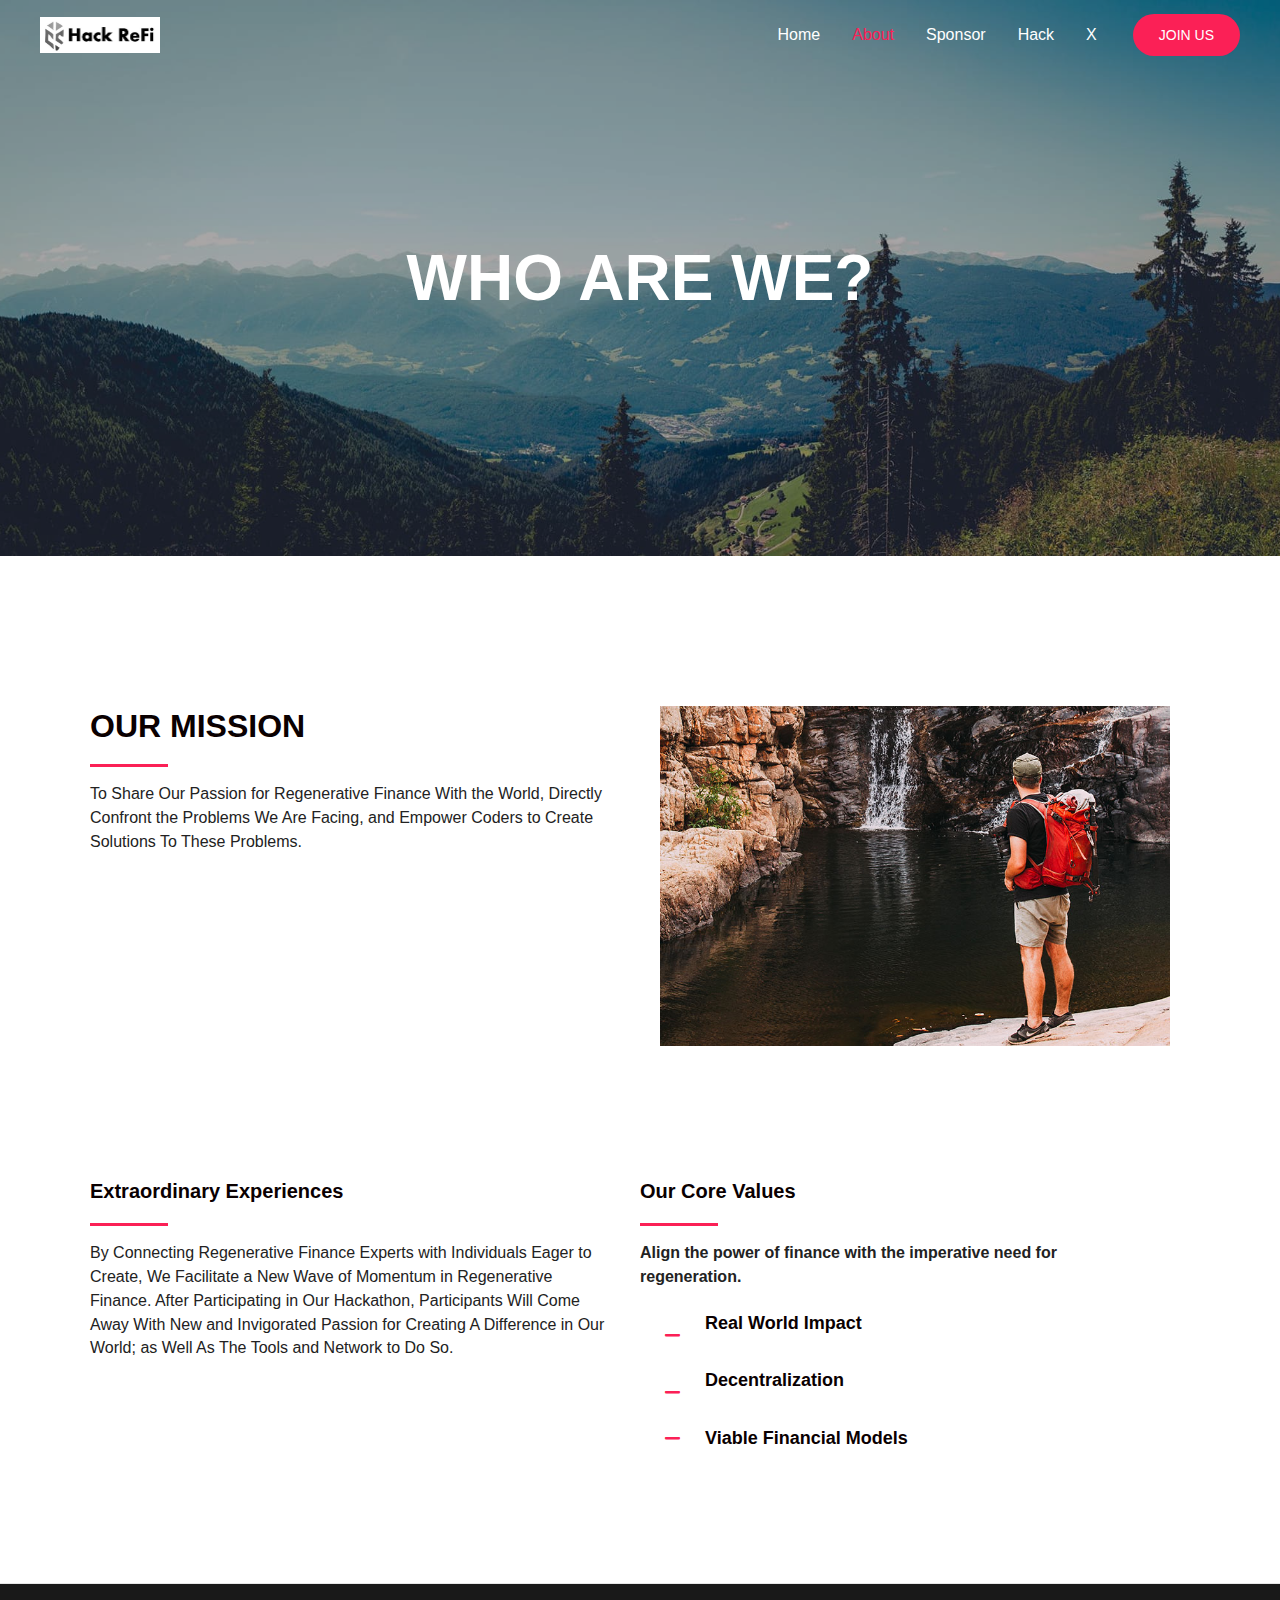
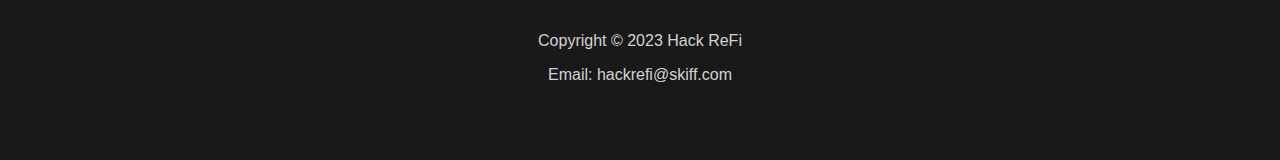
==== about/index.htm @ 6b0f559f "Simplify Structure" ====
﻿<!DOCTYPE html>
<html lang="en-US">
<head>
<meta charset="UTF-8">
<meta name="viewport" content="width=device-width, initial-scale=1">
	 <link rel="profile" href="https://gmpg.org/xfn/11"> 
	 <title>About &#8211; Hack ReFi</title>
<meta name='robots' content='max-image-preview:large'>
<link rel='dns-prefetch' href='//fonts.googleapis.com'>
<link rel="alternate" type="application/rss+xml" title="Hack ReFi &raquo; Feed" href="../feed/index.htm">
<link rel="alternate" type="application/rss+xml" title="Hack ReFi &raquo; Comments Feed" href="../comments/feed/index.htm">
<script>
window._wpemojiSettings = {"baseUrl":"https:\/\/s.w.org\/images\/core\/emoji\/14.0.0\/72x72\/","ext":".png","svgUrl":"https:\/\/s.w.org\/images\/core\/emoji\/14.0.0\/svg\/","svgExt":".svg","source":{"concatemoji":"http:\/\/hackrefinew.local\/wp-includes\/js\/wp-emoji-release.min.js?ver=6.3.1"}};
/*! This file is auto-generated */
!function(i,n){var o,s,e;function c(e){try{var t={supportTests:e,timestamp:(new Date).valueOf()};sessionStorage.setItem(o,JSON.stringify(t))}catch(e){}}function p(e,t,n){e.clearRect(0,0,e.canvas.width,e.canvas.height),e.fillText(t,0,0);var t=new Uint32Array(e.getImageData(0,0,e.canvas.width,e.canvas.height).data),r=(e.clearRect(0,0,e.canvas.width,e.canvas.height),e.fillText(n,0,0),new Uint32Array(e.getImageData(0,0,e.canvas.width,e.canvas.height).data));return t.every(function(e,t){return e===r[t]})}function u(e,t,n){switch(t){case"flag":return n(e,"\ud83c\udff3\ufe0f\u200d\u26a7\ufe0f","\ud83c\udff3\ufe0f\u200b\u26a7\ufe0f")?!1:!n(e,"\ud83c\uddfa\ud83c\uddf3","\ud83c\uddfa\u200b\ud83c\uddf3")&&!n(e,"\ud83c\udff4\udb40\udc67\udb40\udc62\udb40\udc65\udb40\udc6e\udb40\udc67\udb40\udc7f","\ud83c\udff4\u200b\udb40\udc67\u200b\udb40\udc62\u200b\udb40\udc65\u200b\udb40\udc6e\u200b\udb40\udc67\u200b\udb40\udc7f");case"emoji":return!n(e,"\ud83e\udef1\ud83c\udffb\u200d\ud83e\udef2\ud83c\udfff","\ud83e\udef1\ud83c\udffb\u200b\ud83e\udef2\ud83c\udfff")}return!1}function f(e,t,n){var r="undefined"!=typeof WorkerGlobalScope&&self instanceof WorkerGlobalScope?new OffscreenCanvas(300,150):i.createElement("canvas"),a=r.getContext("2d",{willReadFrequently:!0}),o=(a.textBaseline="top",a.font="600 32px Arial",{});return e.forEach(function(e){o[e]=t(a,e,n)}),o}function t(e){var t=i.createElement("script");t.src=e,t.defer=!0,i.head.appendChild(t)}"undefined"!=typeof Promise&&(o="wpEmojiSettingsSupports",s=["flag","emoji"],n.supports={everything:!0,everythingExceptFlag:!0},e=new Promise(function(e){i.addEventListener("DOMContentLoaded",e,{once:!0})}),new Promise(function(t){var n=function(){try{var e=JSON.parse(sessionStorage.getItem(o));if("object"==typeof e&&"number"==typeof e.timestamp&&(new Date).valueOf()<e.timestamp+604800&&"object"==typeof e.supportTests)return e.supportTests}catch(e){}return null}();if(!n){if("undefined"!=typeof Worker&&"undefined"!=typeof OffscreenCanvas&&"undefined"!=typeof URL&&URL.createObjectURL&&"undefined"!=typeof Blob)try{var e="postMessage("+f.toString()+"("+[JSON.stringify(s),u.toString(),p.toString()].join(",")+"));",r=new Blob([e],{type:"text/javascript"}),a=new Worker(URL.createObjectURL(r),{name:"wpTestEmojiSupports"});return void(a.onmessage=function(e){c(n=e.data),a.terminate(),t(n)})}catch(e){}c(n=f(s,u,p))}t(n)}).then(function(e){for(var t in e)n.supports[t]=e[t],n.supports.everything=n.supports.everything&&n.supports[t],"flag"!==t&&(n.supports.everythingExceptFlag=n.supports.everythingExceptFlag&&n.supports[t]);n.supports.everythingExceptFlag=n.supports.everythingExceptFlag&&!n.supports.flag,n.DOMReady=!1,n.readyCallback=function(){n.DOMReady=!0}}).then(function(){return e}).then(function(){var e;n.supports.everything||(n.readyCallback(),(e=n.source||{}).concatemoji?t(e.concatemoji):e.wpemoji&&e.twemoji&&(t(e.twemoji),t(e.wpemoji)))}))}((window,document),window._wpemojiSettings);
</script>
<style>
img.wp-smiley,
img.emoji {
	display: inline !important;
	border: none !important;
	box-shadow: none !important;
	height: 1em !important;
	width: 1em !important;
	margin: 0 0.07em !important;
	vertical-align: -0.1em !important;
	background: none !important;
	padding: 0 !important;
}
</style>
	<link rel='stylesheet' id='astra-bb-builder-css' href='../wp-content/themes/astra/assets/css/minified/compatibility/page-builder/bb-plugin.min.css?ver=4.3.1' media='all'>
<link rel='stylesheet' id='astra-theme-css-css' href='../wp-content/themes/astra/assets/css/minified/frontend.min.css?ver=4.3.1' media='all'>
<style id='astra-theme-css-inline-css'>
.ast-no-sidebar .entry-content .alignfull {margin-left: calc( -50vw + 50%);margin-right: calc( -50vw + 50%);max-width: 100vw;width: 100vw;}.ast-no-sidebar .entry-content .alignwide {margin-left: calc(-41vw + 50%);margin-right: calc(-41vw + 50%);max-width: unset;width: unset;}.ast-no-sidebar .entry-content .alignfull .alignfull,.ast-no-sidebar .entry-content .alignfull .alignwide,.ast-no-sidebar .entry-content .alignwide .alignfull,.ast-no-sidebar .entry-content .alignwide .alignwide,.ast-no-sidebar .entry-content .wp-block-column .alignfull,.ast-no-sidebar .entry-content .wp-block-column .alignwide{width: 100%;margin-left: auto;margin-right: auto;}.wp-block-gallery,.blocks-gallery-grid {margin: 0;}.wp-block-separator {max-width: 100px;}.wp-block-separator.is-style-wide,.wp-block-separator.is-style-dots {max-width: none;}.entry-content .has-2-columns .wp-block-column:first-child {padding-right: 10px;}.entry-content .has-2-columns .wp-block-column:last-child {padding-left: 10px;}@media (max-width: 782px) {.entry-content .wp-block-columns .wp-block-column {flex-basis: 100%;}.entry-content .has-2-columns .wp-block-column:first-child {padding-right: 0;}.entry-content .has-2-columns .wp-block-column:last-child {padding-left: 0;}}body .entry-content .wp-block-latest-posts {margin-left: 0;}body .entry-content .wp-block-latest-posts li {list-style: none;}.ast-no-sidebar .ast-container .entry-content .wp-block-latest-posts {margin-left: 0;}.ast-header-break-point .entry-content .alignwide {margin-left: auto;margin-right: auto;}.entry-content .blocks-gallery-item img {margin-bottom: auto;}.wp-block-pullquote {border-top: 4px solid #555d66;border-bottom: 4px solid #555d66;color: #40464d;}:root{--ast-container-default-xlg-padding:6.67em;--ast-container-default-lg-padding:5.67em;--ast-container-default-slg-padding:4.34em;--ast-container-default-md-padding:3.34em;--ast-container-default-sm-padding:6.67em;--ast-container-default-xs-padding:2.4em;--ast-container-default-xxs-padding:1.4em;--ast-code-block-background:#EEEEEE;--ast-comment-inputs-background:#FAFAFA;}html{font-size:100%;}a,.page-title{color:#fb2056;}a:hover,a:focus{color:#fb2056;}body,button,input,select,textarea,.ast-button,.ast-custom-button{font-family:'Noto Sans',sans-serif;font-weight:400;font-size:16px;font-size:1rem;line-height:1.49em;}blockquote{color:#000000;}h1,.entry-content h1,h2,.entry-content h2,h3,.entry-content h3,h4,.entry-content h4,h5,.entry-content h5,h6,.entry-content h6,.site-title,.site-title a{font-family:'Montserrat',sans-serif;font-weight:700;}.site-title{font-size:22px;font-size:1.375rem;display:none;}header .custom-logo-link img{max-width:120px;}.astra-logo-svg{width:120px;}.site-header .site-description{font-size:15px;font-size:0.9375rem;display:none;}.entry-title{font-size:30px;font-size:1.875rem;}h1,.entry-content h1{font-size:64px;font-size:4rem;font-family:'Montserrat',sans-serif;text-transform:uppercase;}h2,.entry-content h2{font-size:32px;font-size:2rem;font-family:'Montserrat',sans-serif;text-transform:uppercase;}h3,.entry-content h3{font-size:24px;font-size:1.5rem;font-family:'Montserrat',sans-serif;}h4,.entry-content h4{font-size:20px;font-size:1.25rem;font-family:'Montserrat',sans-serif;}h5,.entry-content h5{font-size:18px;font-size:1.125rem;font-family:'Montserrat',sans-serif;}h6,.entry-content h6{font-size:15px;font-size:0.9375rem;font-family:'Montserrat',sans-serif;}::selection{background-color:#fb2056;color:#ffffff;}body,h1,.entry-title a,.entry-content h1,h2,.entry-content h2,h3,.entry-content h3,h4,.entry-content h4,h5,.entry-content h5,h6,.entry-content h6{color:#222222;}.tagcloud a:hover,.tagcloud a:focus,.tagcloud a.current-item{color:#ffffff;border-color:#fb2056;background-color:#fb2056;}input:focus,input[type="text"]:focus,input[type="email"]:focus,input[type="url"]:focus,input[type="password"]:focus,input[type="reset"]:focus,input[type="search"]:focus,textarea:focus{border-color:#fb2056;}input[type="radio"]:checked,input[type=reset],input[type="checkbox"]:checked,input[type="checkbox"]:hover:checked,input[type="checkbox"]:focus:checked,input[type=range]::-webkit-slider-thumb{border-color:#fb2056;background-color:#fb2056;box-shadow:none;}.site-footer a:hover + .post-count,.site-footer a:focus + .post-count{background:#fb2056;border-color:#fb2056;}.single .nav-links .nav-previous,.single .nav-links .nav-next{color:#fb2056;}.entry-meta,.entry-meta *{line-height:1.45;color:#fb2056;}.entry-meta a:hover,.entry-meta a:hover *,.entry-meta a:focus,.entry-meta a:focus *,.page-links > .page-link,.page-links .page-link:hover,.post-navigation a:hover{color:#fb2056;}#cat option,.secondary .calendar_wrap thead a,.secondary .calendar_wrap thead a:visited{color:#fb2056;}.secondary .calendar_wrap #today,.ast-progress-val span{background:#fb2056;}.secondary a:hover + .post-count,.secondary a:focus + .post-count{background:#fb2056;border-color:#fb2056;}.calendar_wrap #today > a{color:#ffffff;}.page-links .page-link,.single .post-navigation a{color:#fb2056;}.widget-title,.widget .wp-block-heading{font-size:22px;font-size:1.375rem;color:#222222;}a:focus-visible,.ast-menu-toggle:focus-visible,.site .skip-link:focus-visible,.wp-block-loginout input:focus-visible,.wp-block-search.wp-block-search__button-inside .wp-block-search__inside-wrapper,.ast-header-navigation-arrow:focus-visible,.woocommerce .wc-proceed-to-checkout > .checkout-button:focus-visible,.woocommerce .woocommerce-MyAccount-navigation ul li a:focus-visible,.ast-orders-table__row .ast-orders-table__cell:focus-visible,.woocommerce .woocommerce-order-details .order-again > .button:focus-visible,.woocommerce .woocommerce-message a.button.wc-forward:focus-visible,.woocommerce #minus_qty:focus-visible,.woocommerce #plus_qty:focus-visible,a#ast-apply-coupon:focus-visible,.woocommerce .woocommerce-info a:focus-visible,.woocommerce .astra-shop-summary-wrap a:focus-visible,.woocommerce a.wc-forward:focus-visible,#ast-apply-coupon:focus-visible,.woocommerce-js .woocommerce-mini-cart-item a.remove:focus-visible{outline-style:dotted;outline-color:inherit;outline-width:thin;border-color:transparent;}input:focus,input[type="text"]:focus,input[type="email"]:focus,input[type="url"]:focus,input[type="password"]:focus,input[type="reset"]:focus,input[type="search"]:focus,input[type="number"]:focus,textarea:focus,.wp-block-search__input:focus,[data-section="section-header-mobile-trigger"] .ast-button-wrap .ast-mobile-menu-trigger-minimal:focus,.ast-mobile-popup-drawer.active .menu-toggle-close:focus,.woocommerce-ordering select.orderby:focus,#ast-scroll-top:focus,#coupon_code:focus,.woocommerce-page #comment:focus,.woocommerce #reviews #respond input#submit:focus,.woocommerce a.add_to_cart_button:focus,.woocommerce .button.single_add_to_cart_button:focus,.woocommerce .woocommerce-cart-form button:focus,.woocommerce .woocommerce-cart-form__cart-item .quantity .qty:focus,.woocommerce .woocommerce-billing-fields .woocommerce-billing-fields__field-wrapper .woocommerce-input-wrapper > .input-text:focus,.woocommerce #order_comments:focus,.woocommerce #place_order:focus,.woocommerce .woocommerce-address-fields .woocommerce-address-fields__field-wrapper .woocommerce-input-wrapper > .input-text:focus,.woocommerce .woocommerce-MyAccount-content form button:focus,.woocommerce .woocommerce-MyAccount-content .woocommerce-EditAccountForm .woocommerce-form-row .woocommerce-Input.input-text:focus,.woocommerce .ast-woocommerce-container .woocommerce-pagination ul.page-numbers li a:focus,body #content .woocommerce form .form-row .select2-container--default .select2-selection--single:focus,#ast-coupon-code:focus,.woocommerce.woocommerce-js .quantity input[type=number]:focus,.woocommerce-js .woocommerce-mini-cart-item .quantity input[type=number]:focus,.woocommerce p#ast-coupon-trigger:focus{border-style:dotted;border-color:inherit;border-width:thin;outline-color:transparent;}.site-logo-img img{ transition:all 0.2s linear;}.ast-page-builder-template .hentry {margin: 0;}.ast-page-builder-template .site-content > .ast-container {max-width: 100%;padding: 0;}.ast-page-builder-template .site-content #primary {padding: 0;margin: 0;}.ast-page-builder-template .no-results {text-align: center;margin: 4em auto;}.ast-page-builder-template .ast-pagination {padding: 2em;}.ast-page-builder-template .entry-header.ast-no-title.ast-no-thumbnail {margin-top: 0;}.ast-page-builder-template .entry-header.ast-header-without-markup {margin-top: 0;margin-bottom: 0;}.ast-page-builder-template .entry-header.ast-no-title.ast-no-meta {margin-bottom: 0;}.ast-page-builder-template.single .post-navigation {padding-bottom: 2em;}.ast-page-builder-template.single-post .site-content > .ast-container {max-width: 100%;}.ast-page-builder-template .entry-header {margin-top: 4em;margin-left: auto;margin-right: auto;padding-left: 20px;padding-right: 20px;}.single.ast-page-builder-template .entry-header {padding-left: 20px;padding-right: 20px;}.ast-page-builder-template .ast-archive-description {margin: 4em auto 0;padding-left: 20px;padding-right: 20px;}.ast-page-builder-template.ast-no-sidebar .entry-content .alignwide {margin-left: 0;margin-right: 0;}.ast-header-break-point #ast-desktop-header{display:none;}@media (min-width:921px){#ast-mobile-header{display:none;}}.wp-block-buttons.aligncenter{justify-content:center;}@media (max-width:782px){.entry-content .wp-block-columns .wp-block-column{margin-left:0px;}}.wp-block-image.aligncenter{margin-left:auto;margin-right:auto;}.wp-block-table.aligncenter{margin-left:auto;margin-right:auto;}@media (max-width:921px){.ast-separate-container #primary,.ast-separate-container #secondary{padding:1.5em 0;}#primary,#secondary{padding:1.5em 0;margin:0;}.ast-left-sidebar #content > .ast-container{display:flex;flex-direction:column-reverse;width:100%;}.ast-separate-container .ast-article-post,.ast-separate-container .ast-article-single{padding:1.5em 2.14em;}.ast-author-box img.avatar{margin:20px 0 0 0;}}@media (min-width:922px){.ast-separate-container.ast-right-sidebar #primary,.ast-separate-container.ast-left-sidebar #primary{border:0;}.search-no-results.ast-separate-container #primary{margin-bottom:4em;}}.elementor-button-wrapper .elementor-button{border-style:solid;text-decoration:none;border-top-width:0;border-right-width:0;border-left-width:0;border-bottom-width:0;}body .elementor-button.elementor-size-sm,body .elementor-button.elementor-size-xs,body .elementor-button.elementor-size-md,body .elementor-button.elementor-size-lg,body .elementor-button.elementor-size-xl,body .elementor-button{border-top-left-radius:60px;border-top-right-radius:60px;border-bottom-right-radius:60px;border-bottom-left-radius:60px;padding-top:10px;padding-right:40px;padding-bottom:10px;padding-left:40px;}.elementor-button-wrapper .elementor-button{border-color:#fb2056;background-color:#fb2056;}.elementor-button-wrapper .elementor-button:hover,.elementor-button-wrapper .elementor-button:focus{color:#ffffff;background-color:#fb2056;border-color:#fb2056;}.wp-block-button .wp-block-button__link ,.elementor-button-wrapper .elementor-button,.elementor-button-wrapper .elementor-button:visited{color:#ffffff;}.elementor-button-wrapper .elementor-button{font-size:14px;font-size:0.875rem;line-height:1.9em;text-transform:uppercase;}body .elementor-button.elementor-size-sm,body .elementor-button.elementor-size-xs,body .elementor-button.elementor-size-md,body .elementor-button.elementor-size-lg,body .elementor-button.elementor-size-xl,body .elementor-button{font-size:14px;font-size:0.875rem;}.wp-block-button .wp-block-button__link:hover,.wp-block-button .wp-block-button__link:focus{color:#ffffff;background-color:#fb2056;border-color:#fb2056;}.wp-block-button .wp-block-button__link{border-top-width:0;border-right-width:0;border-left-width:0;border-bottom-width:0;border-color:#fb2056;background-color:#fb2056;color:#ffffff;font-family:inherit;font-weight:inherit;line-height:1.9em;text-transform:uppercase;font-size:14px;font-size:0.875rem;border-top-left-radius:60px;border-top-right-radius:60px;border-bottom-right-radius:60px;border-bottom-left-radius:60px;padding-top:10px;padding-right:40px;padding-bottom:10px;padding-left:40px;}.menu-toggle,button,.ast-button,.ast-custom-button,.button,input#submit,input[type="button"],input[type="submit"],input[type="reset"]{border-style:solid;border-top-width:0;border-right-width:0;border-left-width:0;border-bottom-width:0;color:#ffffff;border-color:#fb2056;background-color:#fb2056;padding-top:10px;padding-right:40px;padding-bottom:10px;padding-left:40px;font-family:inherit;font-weight:inherit;font-size:14px;font-size:0.875rem;line-height:1.9em;text-transform:uppercase;border-top-left-radius:60px;border-top-right-radius:60px;border-bottom-right-radius:60px;border-bottom-left-radius:60px;}button:focus,.menu-toggle:hover,button:hover,.ast-button:hover,.ast-custom-button:hover .button:hover,.ast-custom-button:hover ,input[type=reset]:hover,input[type=reset]:focus,input#submit:hover,input#submit:focus,input[type="button"]:hover,input[type="button"]:focus,input[type="submit"]:hover,input[type="submit"]:focus{color:#ffffff;background-color:#fb2056;border-color:#fb2056;}@media (max-width:921px){.ast-mobile-header-stack .main-header-bar .ast-search-menu-icon{display:inline-block;}.ast-header-break-point.ast-header-custom-item-outside .ast-mobile-header-stack .main-header-bar .ast-search-icon{margin:0;}.ast-comment-avatar-wrap img{max-width:2.5em;}.ast-separate-container .ast-comment-list li.depth-1{padding:1.5em 2.14em;}.ast-separate-container .comment-respond{padding:2em 2.14em;}.ast-comment-meta{padding:0 1.8888em 1.3333em;}}@media (min-width:544px){.ast-container{max-width:100%;}}@media (max-width:544px){.ast-separate-container .ast-article-post,.ast-separate-container .ast-article-single,.ast-separate-container .comments-title,.ast-separate-container .ast-archive-description{padding:1.5em 1em;}.ast-separate-container #content .ast-container{padding-left:0.54em;padding-right:0.54em;}.ast-separate-container .ast-comment-list li.depth-1{padding:1.5em 1em;margin-bottom:1.5em;}.ast-separate-container .ast-comment-list .bypostauthor{padding:.5em;}.ast-search-menu-icon.ast-dropdown-active .search-field{width:170px;}}.ast-no-sidebar.ast-separate-container .entry-content .alignfull {margin-left: -6.67em;margin-right: -6.67em;width: auto;}@media (max-width: 1200px) {.ast-no-sidebar.ast-separate-container .entry-content .alignfull {margin-left: -2.4em;margin-right: -2.4em;}}@media (max-width: 768px) {.ast-no-sidebar.ast-separate-container .entry-content .alignfull {margin-left: -2.14em;margin-right: -2.14em;}}@media (max-width: 544px) {.ast-no-sidebar.ast-separate-container .entry-content .alignfull {margin-left: -1em;margin-right: -1em;}}.ast-no-sidebar.ast-separate-container .entry-content .alignwide {margin-left: -20px;margin-right: -20px;}.ast-no-sidebar.ast-separate-container .entry-content .wp-block-column .alignfull,.ast-no-sidebar.ast-separate-container .entry-content .wp-block-column .alignwide {margin-left: auto;margin-right: auto;width: 100%;}@media (max-width:921px){.site-title{display:none;}.site-header .site-description{display:none;}.entry-title{font-size:30px;}h1,.entry-content h1{font-size:44px;}h2,.entry-content h2{font-size:25px;}h3,.entry-content h3{font-size:20px;}}@media (max-width:544px){.widget-title{font-size:21px;font-size:1.4rem;}body,button,input,select,textarea,.ast-button,.ast-custom-button{font-size:15px;font-size:0.9375rem;}#secondary,#secondary button,#secondary input,#secondary select,#secondary textarea{font-size:15px;font-size:0.9375rem;}.site-title{font-size:20px;font-size:1.25rem;display:none;}.site-header .site-description{font-size:14px;font-size:0.875rem;display:none;}.entry-title{font-size:30px;}h1,.entry-content h1{font-size:30px;}h2,.entry-content h2{font-size:24px;}h3,.entry-content h3{font-size:20px;}h4,.entry-content h4{font-size:19px;font-size:1.1875rem;}h5,.entry-content h5{font-size:16px;font-size:1rem;}h6,.entry-content h6{font-size:15px;font-size:0.9375rem;}header .custom-logo-link img,.ast-header-break-point .site-branding img,.ast-header-break-point .custom-logo-link img{max-width:130px;}.astra-logo-svg{width:130px;}.ast-header-break-point .site-logo-img .custom-mobile-logo-link img{max-width:130px;}}@media (max-width:921px){html{font-size:91.2%;}}@media (max-width:544px){html{font-size:100%;}}@media (min-width:922px){.ast-container{max-width:1240px;}}@font-face {font-family: "Astra";src: url(../wp-content/themes/astra/assets/fonts/astra.woff) format("woff"),url(../wp-content/themes/astra/assets/fonts/astra.ttf) format("truetype"),url(../wp-content/themes/astra/assets/fonts/astra.svg) format("svg");font-weight: normal;font-style: normal;font-display: fallback;}@media (min-width:922px){.main-header-menu .sub-menu .menu-item.ast-left-align-sub-menu:hover > .sub-menu,.main-header-menu .sub-menu .menu-item.ast-left-align-sub-menu.focus > .sub-menu{margin-left:-0px;}}.ast-theme-transparent-header [data-section="section-header-mobile-trigger"] .ast-button-wrap .ast-mobile-menu-trigger-fill,.ast-theme-transparent-header [data-section="section-header-mobile-trigger"] .ast-button-wrap .ast-mobile-menu-trigger-minimal{border:none;}.footer-widget-area[data-section^="section-fb-html-"] .ast-builder-html-element{text-align:center;}.astra-icon-down_arrow::after {content: "\e900";font-family: Astra;}.astra-icon-close::after {content: "\e5cd";font-family: Astra;}.astra-icon-drag_handle::after {content: "\e25d";font-family: Astra;}.astra-icon-format_align_justify::after {content: "\e235";font-family: Astra;}.astra-icon-menu::after {content: "\e5d2";font-family: Astra;}.astra-icon-reorder::after {content: "\e8fe";font-family: Astra;}.astra-icon-search::after {content: "\e8b6";font-family: Astra;}.astra-icon-zoom_in::after {content: "\e56b";font-family: Astra;}.astra-icon-check-circle::after {content: "\e901";font-family: Astra;}.astra-icon-shopping-cart::after {content: "\f07a";font-family: Astra;}.astra-icon-shopping-bag::after {content: "\f290";font-family: Astra;}.astra-icon-shopping-basket::after {content: "\f291";font-family: Astra;}.astra-icon-circle-o::after {content: "\e903";font-family: Astra;}.astra-icon-certificate::after {content: "\e902";font-family: Astra;}blockquote {padding: 1.2em;}:root .has-ast-global-color-0-color{color:var(--ast-global-color-0);}:root .has-ast-global-color-0-background-color{background-color:var(--ast-global-color-0);}:root .wp-block-button .has-ast-global-color-0-color{color:var(--ast-global-color-0);}:root .wp-block-button .has-ast-global-color-0-background-color{background-color:var(--ast-global-color-0);}:root .has-ast-global-color-1-color{color:var(--ast-global-color-1);}:root .has-ast-global-color-1-background-color{background-color:var(--ast-global-color-1);}:root .wp-block-button .has-ast-global-color-1-color{color:var(--ast-global-color-1);}:root .wp-block-button .has-ast-global-color-1-background-color{background-color:var(--ast-global-color-1);}:root .has-ast-global-color-2-color{color:var(--ast-global-color-2);}:root .has-ast-global-color-2-background-color{background-color:var(--ast-global-color-2);}:root .wp-block-button .has-ast-global-color-2-color{color:var(--ast-global-color-2);}:root .wp-block-button .has-ast-global-color-2-background-color{background-color:var(--ast-global-color-2);}:root .has-ast-global-color-3-color{color:var(--ast-global-color-3);}:root .has-ast-global-color-3-background-color{background-color:var(--ast-global-color-3);}:root .wp-block-button .has-ast-global-color-3-color{color:var(--ast-global-color-3);}:root .wp-block-button .has-ast-global-color-3-background-color{background-color:var(--ast-global-color-3);}:root .has-ast-global-color-4-color{color:var(--ast-global-color-4);}:root .has-ast-global-color-4-background-color{background-color:var(--ast-global-color-4);}:root .wp-block-button .has-ast-global-color-4-color{color:var(--ast-global-color-4);}:root .wp-block-button .has-ast-global-color-4-background-color{background-color:var(--ast-global-color-4);}:root .has-ast-global-color-5-color{color:var(--ast-global-color-5);}:root .has-ast-global-color-5-background-color{background-color:var(--ast-global-color-5);}:root .wp-block-button .has-ast-global-color-5-color{color:var(--ast-global-color-5);}:root .wp-block-button .has-ast-global-color-5-background-color{background-color:var(--ast-global-color-5);}:root .has-ast-global-color-6-color{color:var(--ast-global-color-6);}:root .has-ast-global-color-6-background-color{background-color:var(--ast-global-color-6);}:root .wp-block-button .has-ast-global-color-6-color{color:var(--ast-global-color-6);}:root .wp-block-button .has-ast-global-color-6-background-color{background-color:var(--ast-global-color-6);}:root .has-ast-global-color-7-color{color:var(--ast-global-color-7);}:root .has-ast-global-color-7-background-color{background-color:var(--ast-global-color-7);}:root .wp-block-button .has-ast-global-color-7-color{color:var(--ast-global-color-7);}:root .wp-block-button .has-ast-global-color-7-background-color{background-color:var(--ast-global-color-7);}:root .has-ast-global-color-8-color{color:var(--ast-global-color-8);}:root .has-ast-global-color-8-background-color{background-color:var(--ast-global-color-8);}:root .wp-block-button .has-ast-global-color-8-color{color:var(--ast-global-color-8);}:root .wp-block-button .has-ast-global-color-8-background-color{background-color:var(--ast-global-color-8);}:root{--ast-global-color-0:#0170B9;--ast-global-color-1:#3a3a3a;--ast-global-color-2:#3a3a3a;--ast-global-color-3:#4B4F58;--ast-global-color-4:#F5F5F5;--ast-global-color-5:#FFFFFF;--ast-global-color-6:#F2F5F7;--ast-global-color-7:#424242;--ast-global-color-8:#000000;}:root {--ast-border-color : #dddddd;}.ast-single-entry-banner {-js-display: flex;display: flex;flex-direction: column;justify-content: center;text-align: center;position: relative;background: #eeeeee;}.ast-single-entry-banner[data-banner-layout="layout-1"] {max-width: 1200px;background: inherit;padding: 20px 0;}.ast-single-entry-banner[data-banner-width-type="custom"] {margin: 0 auto;width: 100%;}.ast-single-entry-banner + .site-content .entry-header {margin-bottom: 0;}header.entry-header .entry-title{font-size:30px;font-size:1.875rem;}header.entry-header > *:not(:last-child){margin-bottom:10px;}.ast-archive-entry-banner {-js-display: flex;display: flex;flex-direction: column;justify-content: center;text-align: center;position: relative;background: #eeeeee;}.ast-archive-entry-banner[data-banner-width-type="custom"] {margin: 0 auto;width: 100%;}.ast-archive-entry-banner[data-banner-layout="layout-1"] {background: inherit;padding: 20px 0;text-align: left;}body.archive .ast-archive-description{max-width:1200px;width:100%;text-align:left;padding-top:3em;padding-right:3em;padding-bottom:3em;padding-left:3em;}body.archive .ast-archive-description .ast-archive-title,body.archive .ast-archive-description .ast-archive-title *{font-size:40px;font-size:2.5rem;}body.archive .ast-archive-description > *:not(:last-child){margin-bottom:10px;}@media (max-width:921px){body.archive .ast-archive-description{text-align:left;}}@media (max-width:544px){body.archive .ast-archive-description{text-align:left;}}.ast-theme-transparent-header #masthead .site-logo-img .transparent-custom-logo .astra-logo-svg{width:120px;}.ast-theme-transparent-header #masthead .site-logo-img .transparent-custom-logo img{ max-width:120px;}@media (min-width:921px){.ast-theme-transparent-header #masthead{position:absolute;left:0;right:0;}.ast-theme-transparent-header .main-header-bar,.ast-theme-transparent-header.ast-header-break-point .main-header-bar{background:none;}body.elementor-editor-active.ast-theme-transparent-header #masthead,.fl-builder-edit .ast-theme-transparent-header #masthead,body.vc_editor.ast-theme-transparent-header #masthead,body.brz-ed.ast-theme-transparent-header #masthead{z-index:0;}.ast-header-break-point.ast-replace-site-logo-transparent.ast-theme-transparent-header .custom-mobile-logo-link{display:none;}.ast-header-break-point.ast-replace-site-logo-transparent.ast-theme-transparent-header .transparent-custom-logo{display:inline-block;}.ast-theme-transparent-header .ast-above-header,.ast-theme-transparent-header .ast-above-header.ast-above-header-bar{background-image:none;background-color:transparent;}.ast-theme-transparent-header .ast-below-header{background-image:none;background-color:transparent;}}@media (min-width:922px){.ast-theme-transparent-header .site-title a,.ast-theme-transparent-header .site-title a:focus,.ast-theme-transparent-header .site-title a:hover,.ast-theme-transparent-header .site-title a:visited{color:#ffffff;}.ast-theme-transparent-header .site-header .site-description{color:#ffffff;}.ast-theme-transparent-header .ast-builder-menu .main-header-menu,.ast-theme-transparent-header .ast-builder-menu .main-header-menu .sub-menu,.ast-theme-transparent-header .ast-builder-menu .main-header-menu,.ast-theme-transparent-header.ast-header-break-point .ast-builder-menu .main-header-bar-wrap .main-header-menu,.ast-flyout-menu-enable.ast-header-break-point.ast-theme-transparent-header .main-header-bar-navigation .site-navigation,.ast-fullscreen-menu-enable.ast-header-break-point.ast-theme-transparent-header .main-header-bar-navigation .site-navigation,.ast-flyout-above-menu-enable.ast-header-break-point.ast-theme-transparent-header .ast-above-header-navigation-wrap .ast-above-header-navigation,.ast-flyout-below-menu-enable.ast-header-break-point.ast-theme-transparent-header .ast-below-header-navigation-wrap .ast-below-header-actual-nav,.ast-fullscreen-above-menu-enable.ast-header-break-point.ast-theme-transparent-header .ast-above-header-navigation-wrap,.ast-fullscreen-below-menu-enable.ast-header-break-point.ast-theme-transparent-header .ast-below-header-navigation-wrap,.ast-theme-transparent-header .main-header-menu .menu-link{background-color:rgba(255,255,255,0);}.ast-theme-transparent-header .ast-builder-menu .main-header-menu,.ast-theme-transparent-header .ast-builder-menu .main-header-menu .menu-link,.ast-theme-transparent-header [CLASS*="ast-builder-menu-"] .main-header-menu .menu-item > .menu-link,.ast-theme-transparent-header .ast-masthead-custom-menu-items,.ast-theme-transparent-header .ast-masthead-custom-menu-items a,.ast-theme-transparent-header .ast-builder-menu .main-header-menu .menu-item > .ast-menu-toggle,.ast-theme-transparent-header .ast-builder-menu .main-header-menu .menu-item > .ast-menu-toggle,.ast-theme-transparent-header .ast-above-header-navigation a,.ast-header-break-point.ast-theme-transparent-header .ast-above-header-navigation a,.ast-header-break-point.ast-theme-transparent-header .ast-above-header-navigation > ul.ast-above-header-menu > .menu-item-has-children:not(.current-menu-item) > .ast-menu-toggle,.ast-theme-transparent-header .ast-below-header-menu,.ast-theme-transparent-header .ast-below-header-menu a,.ast-header-break-point.ast-theme-transparent-header .ast-below-header-menu a,.ast-header-break-point.ast-theme-transparent-header .ast-below-header-menu,.ast-theme-transparent-header .main-header-menu .menu-link{color:#ffffff;}.ast-theme-transparent-header .ast-builder-menu .main-header-menu .menu-item:hover > .menu-link,.ast-theme-transparent-header .ast-builder-menu .main-header-menu .menu-item:hover > .ast-menu-toggle,.ast-theme-transparent-header .ast-builder-menu .main-header-menu .ast-masthead-custom-menu-items a:hover,.ast-theme-transparent-header .ast-builder-menu .main-header-menu .focus > .menu-link,.ast-theme-transparent-header .ast-builder-menu .main-header-menu .focus > .ast-menu-toggle,.ast-theme-transparent-header .ast-builder-menu .main-header-menu .current-menu-item > .menu-link,.ast-theme-transparent-header .ast-builder-menu .main-header-menu .current-menu-ancestor > .menu-link,.ast-theme-transparent-header .ast-builder-menu .main-header-menu .current-menu-item > .ast-menu-toggle,.ast-theme-transparent-header .ast-builder-menu .main-header-menu .current-menu-ancestor > .ast-menu-toggle,.ast-theme-transparent-header [CLASS*="ast-builder-menu-"] .main-header-menu .current-menu-item > .menu-link,.ast-theme-transparent-header [CLASS*="ast-builder-menu-"] .main-header-menu .current-menu-ancestor > .menu-link,.ast-theme-transparent-header [CLASS*="ast-builder-menu-"] .main-header-menu .current-menu-item > .ast-menu-toggle,.ast-theme-transparent-header [CLASS*="ast-builder-menu-"] .main-header-menu .current-menu-ancestor > .ast-menu-toggle,.ast-theme-transparent-header .main-header-menu .menu-item:hover > .menu-link,.ast-theme-transparent-header .main-header-menu .current-menu-item > .menu-link,.ast-theme-transparent-header .main-header-menu .current-menu-ancestor > .menu-link{color:#fb2056;}}@media (max-width:921px){.transparent-custom-logo{display:none;}}@media (min-width:921px){.ast-transparent-mobile-logo{display:none;}}@media (max-width:920px){.ast-transparent-mobile-logo{display:block;}}@media (min-width:921px){.ast-theme-transparent-header #ast-desktop-header > [CLASS*="-header-wrap"]:nth-last-child(2) > [CLASS*="-header-bar"]{border-bottom-style:none;}}.ast-breadcrumbs .trail-browse,.ast-breadcrumbs .trail-items,.ast-breadcrumbs .trail-items li{display:inline-block;margin:0;padding:0;border:none;background:inherit;text-indent:0;text-decoration:none;}.ast-breadcrumbs .trail-browse{font-size:inherit;font-style:inherit;font-weight:inherit;color:inherit;}.ast-breadcrumbs .trail-items{list-style:none;}.trail-items li::after{padding:0 0.3em;content:"\00bb";}.trail-items li:last-of-type::after{display:none;}h1,.entry-content h1,h2,.entry-content h2,h3,.entry-content h3,h4,.entry-content h4,h5,.entry-content h5,h6,.entry-content h6{color:#0a0001;}@media (max-width:921px){.ast-builder-grid-row-container.ast-builder-grid-row-tablet-3-firstrow .ast-builder-grid-row > *:first-child,.ast-builder-grid-row-container.ast-builder-grid-row-tablet-3-lastrow .ast-builder-grid-row > *:last-child{grid-column:1 / -1;}}@media (max-width:544px){.ast-builder-grid-row-container.ast-builder-grid-row-mobile-3-firstrow .ast-builder-grid-row > *:first-child,.ast-builder-grid-row-container.ast-builder-grid-row-mobile-3-lastrow .ast-builder-grid-row > *:last-child{grid-column:1 / -1;}}.ast-builder-layout-element[data-section="title_tagline"]{display:flex;}@media (max-width:921px){.ast-header-break-point .ast-builder-layout-element[data-section="title_tagline"]{display:flex;}}@media (max-width:544px){.ast-header-break-point .ast-builder-layout-element[data-section="title_tagline"]{display:flex;}}[data-section*="section-hb-button-"] .menu-link{display:none;}.ast-header-button-1[data-section*="section-hb-button-"] .ast-builder-button-wrap .ast-custom-button{padding-top:8px;padding-bottom:8px;padding-left:26px;padding-right:26px;}.ast-header-button-1[data-section="section-hb-button-1"]{display:flex;}@media (max-width:921px){.ast-header-break-point .ast-header-button-1[data-section="section-hb-button-1"]{display:flex;}}@media (max-width:544px){.ast-header-break-point .ast-header-button-1[data-section="section-hb-button-1"]{display:flex;}}.ast-builder-menu-1{font-family:inherit;font-weight:inherit;}.ast-builder-menu-1 .sub-menu,.ast-builder-menu-1 .inline-on-mobile .sub-menu{border-top-width:2px;border-bottom-width:0px;border-right-width:0px;border-left-width:0px;border-color:#fb2056;border-style:solid;}.ast-builder-menu-1 .main-header-menu > .menu-item > .sub-menu,.ast-builder-menu-1 .main-header-menu > .menu-item > .astra-full-megamenu-wrapper{margin-top:0px;}.ast-desktop .ast-builder-menu-1 .main-header-menu > .menu-item > .sub-menu:before,.ast-desktop .ast-builder-menu-1 .main-header-menu > .menu-item > .astra-full-megamenu-wrapper:before{height:calc( 0px + 5px );}.ast-desktop .ast-builder-menu-1 .menu-item .sub-menu .menu-link{border-style:none;}@media (max-width:921px){.ast-builder-menu-1 .main-header-menu .menu-item > .menu-link{color:#222222;}.ast-builder-menu-1 .menu-item > .ast-menu-toggle{color:#222222;}.ast-builder-menu-1 .menu-item:hover > .menu-link,.ast-builder-menu-1 .inline-on-mobile .menu-item:hover > .ast-menu-toggle{color:#fb2056;}.ast-builder-menu-1 .menu-item:hover > .ast-menu-toggle{color:#fb2056;}.ast-builder-menu-1 .menu-item.current-menu-item > .menu-link,.ast-builder-menu-1 .inline-on-mobile .menu-item.current-menu-item > .ast-menu-toggle,.ast-builder-menu-1 .current-menu-ancestor > .menu-link,.ast-builder-menu-1 .current-menu-ancestor > .ast-menu-toggle{color:#fb2056;}.ast-builder-menu-1 .menu-item.current-menu-item > .ast-menu-toggle{color:#fb2056;}.ast-header-break-point .ast-builder-menu-1 .menu-item.menu-item-has-children > .ast-menu-toggle{top:0;}.ast-builder-menu-1 .inline-on-mobile .menu-item.menu-item-has-children > .ast-menu-toggle{right:-15px;}.ast-builder-menu-1 .menu-item-has-children > .menu-link:after{content:unset;}.ast-builder-menu-1 .main-header-menu > .menu-item > .sub-menu,.ast-builder-menu-1 .main-header-menu > .menu-item > .astra-full-megamenu-wrapper{margin-top:0;}}@media (max-width:544px){.ast-header-break-point .ast-builder-menu-1 .menu-item.menu-item-has-children > .ast-menu-toggle{top:0;}.ast-builder-menu-1 .main-header-menu > .menu-item > .sub-menu,.ast-builder-menu-1 .main-header-menu > .menu-item > .astra-full-megamenu-wrapper{margin-top:0;}}.ast-builder-menu-1{display:flex;}@media (max-width:921px){.ast-header-break-point .ast-builder-menu-1{display:flex;}}@media (max-width:544px){.ast-header-break-point .ast-builder-menu-1{display:flex;}}.ast-builder-html-element img.alignnone{display:inline-block;}.ast-builder-html-element p:first-child{margin-top:0;}.ast-builder-html-element p:last-child{margin-bottom:0;}.ast-header-break-point .main-header-bar .ast-builder-html-element{line-height:1.85714285714286;}.footer-widget-area[data-section="section-fb-html-1"] .ast-builder-html-element{color:#d3d3d3;font-size:16px;font-size:1rem;}.footer-widget-area[data-section="section-fb-html-1"]{font-size:16px;font-size:1rem;}.footer-widget-area[data-section="section-fb-html-1"]{display:block;}@media (max-width:921px){.ast-header-break-point .footer-widget-area[data-section="section-fb-html-1"]{display:block;}}@media (max-width:544px){.ast-header-break-point .footer-widget-area[data-section="section-fb-html-1"]{display:block;}}.footer-widget-area[data-section="section-fb-html-1"] .ast-builder-html-element{text-align:center;}@media (max-width:921px){.footer-widget-area[data-section="section-fb-html-1"] .ast-builder-html-element{text-align:center;}}@media (max-width:544px){.footer-widget-area[data-section="section-fb-html-1"] .ast-builder-html-element{text-align:center;}}.ast-footer-copyright{text-align:center;}.ast-footer-copyright {color:#d3d3d3;}@media (max-width:921px){.ast-footer-copyright{text-align:center;}}@media (max-width:544px){.ast-footer-copyright{text-align:center;}}.ast-footer-copyright {font-size:16px;font-size:1rem;}.ast-footer-copyright.ast-builder-layout-element{display:flex;}@media (max-width:921px){.ast-header-break-point .ast-footer-copyright.ast-builder-layout-element{display:flex;}}@media (max-width:544px){.ast-header-break-point .ast-footer-copyright.ast-builder-layout-element{display:flex;}}.site-footer{background-color:#191919;;background-image:none;;}.site-primary-footer-wrap{padding-top:45px;padding-bottom:45px;}.site-primary-footer-wrap[data-section="section-primary-footer-builder"]{background-color:#191919;;background-image:none;;border-style:solid;border-width:0px;border-top-width:1px;border-top-color:#e6e6e6;}.site-primary-footer-wrap[data-section="section-primary-footer-builder"] .ast-builder-grid-row{max-width:1200px;margin-left:auto;margin-right:auto;}.site-primary-footer-wrap[data-section="section-primary-footer-builder"] .ast-builder-grid-row,.site-primary-footer-wrap[data-section="section-primary-footer-builder"] .site-footer-section{align-items:center;}.site-primary-footer-wrap[data-section="section-primary-footer-builder"].ast-footer-row-inline .site-footer-section{display:flex;margin-bottom:0;}.ast-builder-grid-row-full .ast-builder-grid-row{grid-template-columns:1fr;}@media (max-width:921px){.site-primary-footer-wrap[data-section="section-primary-footer-builder"].ast-footer-row-tablet-inline .site-footer-section{display:flex;margin-bottom:0;}.site-primary-footer-wrap[data-section="section-primary-footer-builder"].ast-footer-row-tablet-stack .site-footer-section{display:block;margin-bottom:10px;}.ast-builder-grid-row-container.ast-builder-grid-row-tablet-full .ast-builder-grid-row{grid-template-columns:1fr;}}@media (max-width:544px){.site-primary-footer-wrap[data-section="section-primary-footer-builder"]{background-color:#191919;;background-image:none;;}.site-primary-footer-wrap[data-section="section-primary-footer-builder"].ast-footer-row-mobile-inline .site-footer-section{display:flex;margin-bottom:0;}.site-primary-footer-wrap[data-section="section-primary-footer-builder"].ast-footer-row-mobile-stack .site-footer-section{display:block;margin-bottom:10px;}.ast-builder-grid-row-container.ast-builder-grid-row-mobile-full .ast-builder-grid-row{grid-template-columns:1fr;}}@media (max-width:921px){.site-primary-footer-wrap[data-section="section-primary-footer-builder"]{padding-left:20px;padding-right:020px;}}.site-primary-footer-wrap[data-section="section-primary-footer-builder"]{display:grid;}@media (max-width:921px){.ast-header-break-point .site-primary-footer-wrap[data-section="section-primary-footer-builder"]{display:grid;}}@media (max-width:544px){.ast-header-break-point .site-primary-footer-wrap[data-section="section-primary-footer-builder"]{display:grid;}}.ast-header-break-point .main-header-bar{border-bottom-width:0px;}@media (min-width:922px){.main-header-bar{border-bottom-width:0px;}}.main-header-menu .menu-item, #astra-footer-menu .menu-item, .main-header-bar .ast-masthead-custom-menu-items{-js-display:flex;display:flex;-webkit-box-pack:center;-webkit-justify-content:center;-moz-box-pack:center;-ms-flex-pack:center;justify-content:center;-webkit-box-orient:vertical;-webkit-box-direction:normal;-webkit-flex-direction:column;-moz-box-orient:vertical;-moz-box-direction:normal;-ms-flex-direction:column;flex-direction:column;}.main-header-menu > .menu-item > .menu-link, #astra-footer-menu > .menu-item > .menu-link{height:100%;-webkit-box-align:center;-webkit-align-items:center;-moz-box-align:center;-ms-flex-align:center;align-items:center;-js-display:flex;display:flex;}.header-main-layout-1 .ast-flex.main-header-container, .header-main-layout-3 .ast-flex.main-header-container{-webkit-align-content:center;-ms-flex-line-pack:center;align-content:center;-webkit-box-align:center;-webkit-align-items:center;-moz-box-align:center;-ms-flex-align:center;align-items:center;}.main-header-menu .sub-menu .menu-item.menu-item-has-children > .menu-link:after{position:absolute;right:1em;top:50%;transform:translate(0,-50%) rotate(270deg);}.ast-header-break-point .main-header-bar .main-header-bar-navigation .page_item_has_children > .ast-menu-toggle::before, .ast-header-break-point .main-header-bar .main-header-bar-navigation .menu-item-has-children > .ast-menu-toggle::before, .ast-mobile-popup-drawer .main-header-bar-navigation .menu-item-has-children>.ast-menu-toggle::before, .ast-header-break-point .ast-mobile-header-wrap .main-header-bar-navigation .menu-item-has-children > .ast-menu-toggle::before{font-weight:bold;content:"\e900";font-family:Astra;text-decoration:inherit;display:inline-block;}.ast-header-break-point .main-navigation ul.sub-menu .menu-item .menu-link:before{content:"\e900";font-family:Astra;font-size:.65em;text-decoration:inherit;display:inline-block;transform:translate(0, -2px) rotateZ(270deg);margin-right:5px;}.widget_search .search-form:after{font-family:Astra;font-size:1.2em;font-weight:normal;content:"\e8b6";position:absolute;top:50%;right:15px;transform:translate(0, -50%);}.astra-search-icon::before{content:"\e8b6";font-family:Astra;font-style:normal;font-weight:normal;text-decoration:inherit;text-align:center;-webkit-font-smoothing:antialiased;-moz-osx-font-smoothing:grayscale;z-index:3;}.main-header-bar .main-header-bar-navigation .page_item_has_children > a:after, .main-header-bar .main-header-bar-navigation .menu-item-has-children > a:after, .menu-item-has-children .ast-header-navigation-arrow:after{content:"\e900";display:inline-block;font-family:Astra;font-size:.6rem;font-weight:bold;text-rendering:auto;-webkit-font-smoothing:antialiased;-moz-osx-font-smoothing:grayscale;margin-left:10px;line-height:normal;}.menu-item-has-children .sub-menu .ast-header-navigation-arrow:after{margin-left:0;}.ast-mobile-popup-drawer .main-header-bar-navigation .ast-submenu-expanded>.ast-menu-toggle::before{transform:rotateX(180deg);}.ast-header-break-point .main-header-bar-navigation .menu-item-has-children > .menu-link:after{display:none;}.ast-separate-container .blog-layout-1, .ast-separate-container .blog-layout-2, .ast-separate-container .blog-layout-3{background-color:transparent;background-image:none;}.ast-separate-container .ast-article-post{background-color:var(--ast-global-color-5);;}@media (max-width:921px){.ast-separate-container .ast-article-post{background-color:var(--ast-global-color-5);;}}@media (max-width:544px){.ast-separate-container .ast-article-post{background-color:var(--ast-global-color-5);;}}.ast-separate-container .ast-article-single:not(.ast-related-post), .ast-separate-container .comments-area .comment-respond,.ast-separate-container .comments-area .ast-comment-list li, .woocommerce.ast-separate-container .ast-woocommerce-container, .ast-separate-container .error-404, .ast-separate-container .no-results, .single.ast-separate-container  .ast-author-meta, .ast-separate-container .related-posts-title-wrapper,.ast-separate-container .comments-count-wrapper, .ast-box-layout.ast-plain-container .site-content,.ast-padded-layout.ast-plain-container .site-content, .ast-separate-container .comments-area .comments-title, .ast-separate-container .ast-archive-description{background-color:var(--ast-global-color-5);;}@media (max-width:921px){.ast-separate-container .ast-article-single:not(.ast-related-post), .ast-separate-container .comments-area .comment-respond,.ast-separate-container .comments-area .ast-comment-list li, .woocommerce.ast-separate-container .ast-woocommerce-container, .ast-separate-container .error-404, .ast-separate-container .no-results, .single.ast-separate-container  .ast-author-meta, .ast-separate-container .related-posts-title-wrapper,.ast-separate-container .comments-count-wrapper, .ast-box-layout.ast-plain-container .site-content,.ast-padded-layout.ast-plain-container .site-content, .ast-separate-container .comments-area .comments-title, .ast-separate-container .ast-archive-description{background-color:var(--ast-global-color-5);;}}@media (max-width:544px){.ast-separate-container .ast-article-single:not(.ast-related-post), .ast-separate-container .comments-area .comment-respond,.ast-separate-container .comments-area .ast-comment-list li, .woocommerce.ast-separate-container .ast-woocommerce-container, .ast-separate-container .error-404, .ast-separate-container .no-results, .single.ast-separate-container  .ast-author-meta, .ast-separate-container .related-posts-title-wrapper,.ast-separate-container .comments-count-wrapper, .ast-box-layout.ast-plain-container .site-content,.ast-padded-layout.ast-plain-container .site-content, .ast-separate-container .comments-area .comments-title, .ast-separate-container .ast-archive-description{background-color:var(--ast-global-color-5);;}}.ast-separate-container.ast-two-container #secondary .widget{background-color:var(--ast-global-color-5);;}@media (max-width:921px){.ast-separate-container.ast-two-container #secondary .widget{background-color:var(--ast-global-color-5);;}}@media (max-width:544px){.ast-separate-container.ast-two-container #secondary .widget{background-color:var(--ast-global-color-5);;}}.ast-mobile-header-content > *,.ast-desktop-header-content > * {padding: 10px 0;height: auto;}.ast-mobile-header-content > *:first-child,.ast-desktop-header-content > *:first-child {padding-top: 10px;}.ast-mobile-header-content > .ast-builder-menu,.ast-desktop-header-content > .ast-builder-menu {padding-top: 0;}.ast-mobile-header-content > *:last-child,.ast-desktop-header-content > *:last-child {padding-bottom: 0;}.ast-mobile-header-content .ast-search-menu-icon.ast-inline-search label,.ast-desktop-header-content .ast-search-menu-icon.ast-inline-search label {width: 100%;}.ast-desktop-header-content .main-header-bar-navigation .ast-submenu-expanded > .ast-menu-toggle::before {transform: rotateX(180deg);}#ast-desktop-header .ast-desktop-header-content,.ast-mobile-header-content .ast-search-icon,.ast-desktop-header-content .ast-search-icon,.ast-mobile-header-wrap .ast-mobile-header-content,.ast-main-header-nav-open.ast-popup-nav-open .ast-mobile-header-wrap .ast-mobile-header-content,.ast-main-header-nav-open.ast-popup-nav-open .ast-desktop-header-content {display: none;}.ast-main-header-nav-open.ast-header-break-point #ast-desktop-header .ast-desktop-header-content,.ast-main-header-nav-open.ast-header-break-point .ast-mobile-header-wrap .ast-mobile-header-content {display: block;}.ast-desktop .ast-desktop-header-content .astra-menu-animation-slide-up > .menu-item > .sub-menu,.ast-desktop .ast-desktop-header-content .astra-menu-animation-slide-up > .menu-item .menu-item > .sub-menu,.ast-desktop .ast-desktop-header-content .astra-menu-animation-slide-down > .menu-item > .sub-menu,.ast-desktop .ast-desktop-header-content .astra-menu-animation-slide-down > .menu-item .menu-item > .sub-menu,.ast-desktop .ast-desktop-header-content .astra-menu-animation-fade > .menu-item > .sub-menu,.ast-desktop .ast-desktop-header-content .astra-menu-animation-fade > .menu-item .menu-item > .sub-menu {opacity: 1;visibility: visible;}.ast-hfb-header.ast-default-menu-enable.ast-header-break-point .ast-mobile-header-wrap .ast-mobile-header-content .main-header-bar-navigation {width: unset;margin: unset;}.ast-mobile-header-content.content-align-flex-end .main-header-bar-navigation .menu-item-has-children > .ast-menu-toggle,.ast-desktop-header-content.content-align-flex-end .main-header-bar-navigation .menu-item-has-children > .ast-menu-toggle {left: calc( 20px - 0.907em);right: auto;}.ast-mobile-header-content .ast-search-menu-icon,.ast-mobile-header-content .ast-search-menu-icon.slide-search,.ast-desktop-header-content .ast-search-menu-icon,.ast-desktop-header-content .ast-search-menu-icon.slide-search {width: 100%;position: relative;display: block;right: auto;transform: none;}.ast-mobile-header-content .ast-search-menu-icon.slide-search .search-form,.ast-mobile-header-content .ast-search-menu-icon .search-form,.ast-desktop-header-content .ast-search-menu-icon.slide-search .search-form,.ast-desktop-header-content .ast-search-menu-icon .search-form {right: 0;visibility: visible;opacity: 1;position: relative;top: auto;transform: none;padding: 0;display: block;overflow: hidden;}.ast-mobile-header-content .ast-search-menu-icon.ast-inline-search .search-field,.ast-mobile-header-content .ast-search-menu-icon .search-field,.ast-desktop-header-content .ast-search-menu-icon.ast-inline-search .search-field,.ast-desktop-header-content .ast-search-menu-icon .search-field {width: 100%;padding-right: 5.5em;}.ast-mobile-header-content .ast-search-menu-icon .search-submit,.ast-desktop-header-content .ast-search-menu-icon .search-submit {display: block;position: absolute;height: 100%;top: 0;right: 0;padding: 0 1em;border-radius: 0;}.ast-hfb-header.ast-default-menu-enable.ast-header-break-point .ast-mobile-header-wrap .ast-mobile-header-content .main-header-bar-navigation ul .sub-menu .menu-link {padding-left: 30px;}.ast-hfb-header.ast-default-menu-enable.ast-header-break-point .ast-mobile-header-wrap .ast-mobile-header-content .main-header-bar-navigation .sub-menu .menu-item .menu-item .menu-link {padding-left: 40px;}.ast-mobile-popup-drawer.active .ast-mobile-popup-inner{background-color:#ffffff;;}.ast-mobile-header-wrap .ast-mobile-header-content, .ast-desktop-header-content{background-color:#ffffff;;}.ast-mobile-popup-content > *, .ast-mobile-header-content > *, .ast-desktop-popup-content > *, .ast-desktop-header-content > *{padding-top:0px;padding-bottom:0px;}.content-align-flex-start .ast-builder-layout-element{justify-content:flex-start;}.content-align-flex-start .main-header-menu{text-align:left;}.ast-mobile-popup-drawer.active .menu-toggle-close{color:#3a3a3a;}.ast-mobile-header-wrap .ast-primary-header-bar,.ast-primary-header-bar .site-primary-header-wrap{min-height:70px;}.ast-desktop .ast-primary-header-bar .main-header-menu > .menu-item{line-height:70px;}.ast-header-break-point #masthead .ast-mobile-header-wrap .ast-primary-header-bar,.ast-header-break-point #masthead .ast-mobile-header-wrap .ast-below-header-bar,.ast-header-break-point #masthead .ast-mobile-header-wrap .ast-above-header-bar{padding-left:20px;padding-right:20px;}.ast-header-break-point .ast-primary-header-bar{border-bottom-width:0px;border-bottom-color:#eaeaea;border-bottom-style:solid;}@media (min-width:922px){.ast-primary-header-bar{border-bottom-width:0px;border-bottom-color:#eaeaea;border-bottom-style:solid;}}.ast-primary-header-bar{background-color:#ffffff;;}.ast-primary-header-bar{display:block;}@media (max-width:921px){.ast-header-break-point .ast-primary-header-bar{display:grid;}}@media (max-width:544px){.ast-header-break-point .ast-primary-header-bar{display:grid;}}[data-section="section-header-mobile-trigger"] .ast-button-wrap .ast-mobile-menu-trigger-fill{color:#ffffff;border:none;background:#fb2056;border-top-left-radius:2px;border-top-right-radius:2px;border-bottom-right-radius:2px;border-bottom-left-radius:2px;}[data-section="section-header-mobile-trigger"] .ast-button-wrap .mobile-menu-toggle-icon .ast-mobile-svg{width:20px;height:20px;fill:#ffffff;}[data-section="section-header-mobile-trigger"] .ast-button-wrap .mobile-menu-wrap .mobile-menu{color:#ffffff;}
</style>
<link rel='stylesheet' id='astra-google-fonts-css' href='../css?family=Noto+Sans%3A400%2C700%7CMontserrat%3A700%2C&#038;display=fallback&#038;ver=4.3.1' media='all'>
<link rel='stylesheet' id='wp-block-library-css' href='../wp-includes/css/dist/block-library/style.min.css?ver=6.3.1' media='all'>
<style id='global-styles-inline-css'>
body{--wp--preset--color--black: #000000;--wp--preset--color--cyan-bluish-gray: #abb8c3;--wp--preset--color--white: #ffffff;--wp--preset--color--pale-pink: #f78da7;--wp--preset--color--vivid-red: #cf2e2e;--wp--preset--color--luminous-vivid-orange: #ff6900;--wp--preset--color--luminous-vivid-amber: #fcb900;--wp--preset--color--light-green-cyan: #7bdcb5;--wp--preset--color--vivid-green-cyan: #00d084;--wp--preset--color--pale-cyan-blue: #8ed1fc;--wp--preset--color--vivid-cyan-blue: #0693e3;--wp--preset--color--vivid-purple: #9b51e0;--wp--preset--color--ast-global-color-0: var(--ast-global-color-0);--wp--preset--color--ast-global-color-1: var(--ast-global-color-1);--wp--preset--color--ast-global-color-2: var(--ast-global-color-2);--wp--preset--color--ast-global-color-3: var(--ast-global-color-3);--wp--preset--color--ast-global-color-4: var(--ast-global-color-4);--wp--preset--color--ast-global-color-5: var(--ast-global-color-5);--wp--preset--color--ast-global-color-6: var(--ast-global-color-6);--wp--preset--color--ast-global-color-7: var(--ast-global-color-7);--wp--preset--color--ast-global-color-8: var(--ast-global-color-8);--wp--preset--gradient--vivid-cyan-blue-to-vivid-purple: linear-gradient(135deg,rgba(6,147,227,1) 0%,rgb(155,81,224) 100%);--wp--preset--gradient--light-green-cyan-to-vivid-green-cyan: linear-gradient(135deg,rgb(122,220,180) 0%,rgb(0,208,130) 100%);--wp--preset--gradient--luminous-vivid-amber-to-luminous-vivid-orange: linear-gradient(135deg,rgba(252,185,0,1) 0%,rgba(255,105,0,1) 100%);--wp--preset--gradient--luminous-vivid-orange-to-vivid-red: linear-gradient(135deg,rgba(255,105,0,1) 0%,rgb(207,46,46) 100%);--wp--preset--gradient--very-light-gray-to-cyan-bluish-gray: linear-gradient(135deg,rgb(238,238,238) 0%,rgb(169,184,195) 100%);--wp--preset--gradient--cool-to-warm-spectrum: linear-gradient(135deg,rgb(74,234,220) 0%,rgb(151,120,209) 20%,rgb(207,42,186) 40%,rgb(238,44,130) 60%,rgb(251,105,98) 80%,rgb(254,248,76) 100%);--wp--preset--gradient--blush-light-purple: linear-gradient(135deg,rgb(255,206,236) 0%,rgb(152,150,240) 100%);--wp--preset--gradient--blush-bordeaux: linear-gradient(135deg,rgb(254,205,165) 0%,rgb(254,45,45) 50%,rgb(107,0,62) 100%);--wp--preset--gradient--luminous-dusk: linear-gradient(135deg,rgb(255,203,112) 0%,rgb(199,81,192) 50%,rgb(65,88,208) 100%);--wp--preset--gradient--pale-ocean: linear-gradient(135deg,rgb(255,245,203) 0%,rgb(182,227,212) 50%,rgb(51,167,181) 100%);--wp--preset--gradient--electric-grass: linear-gradient(135deg,rgb(202,248,128) 0%,rgb(113,206,126) 100%);--wp--preset--gradient--midnight: linear-gradient(135deg,rgb(2,3,129) 0%,rgb(40,116,252) 100%);--wp--preset--font-size--small: 13px;--wp--preset--font-size--medium: 20px;--wp--preset--font-size--large: 36px;--wp--preset--font-size--x-large: 42px;--wp--preset--spacing--20: 0.44rem;--wp--preset--spacing--30: 0.67rem;--wp--preset--spacing--40: 1rem;--wp--preset--spacing--50: 1.5rem;--wp--preset--spacing--60: 2.25rem;--wp--preset--spacing--70: 3.38rem;--wp--preset--spacing--80: 5.06rem;--wp--preset--shadow--natural: 6px 6px 9px rgba(0, 0, 0, 0.2);--wp--preset--shadow--deep: 12px 12px 50px rgba(0, 0, 0, 0.4);--wp--preset--shadow--sharp: 6px 6px 0px rgba(0, 0, 0, 0.2);--wp--preset--shadow--outlined: 6px 6px 0px -3px rgba(255, 255, 255, 1), 6px 6px rgba(0, 0, 0, 1);--wp--preset--shadow--crisp: 6px 6px 0px rgba(0, 0, 0, 1);}body { margin: 0;--wp--style--global--content-size: var(--wp--custom--ast-content-width-size);--wp--style--global--wide-size: var(--wp--custom--ast-wide-width-size); }.wp-site-blocks > .alignleft { float: left; margin-right: 2em; }.wp-site-blocks > .alignright { float: right; margin-left: 2em; }.wp-site-blocks > .aligncenter { justify-content: center; margin-left: auto; margin-right: auto; }:where(.wp-site-blocks) > * { margin-block-start: 24px; margin-block-end: 0; }:where(.wp-site-blocks) > :first-child:first-child { margin-block-start: 0; }:where(.wp-site-blocks) > :last-child:last-child { margin-block-end: 0; }body { --wp--style--block-gap: 24px; }:where(body .is-layout-flow)  > :first-child:first-child{margin-block-start: 0;}:where(body .is-layout-flow)  > :last-child:last-child{margin-block-end: 0;}:where(body .is-layout-flow)  > *{margin-block-start: 24px;margin-block-end: 0;}:where(body .is-layout-constrained)  > :first-child:first-child{margin-block-start: 0;}:where(body .is-layout-constrained)  > :last-child:last-child{margin-block-end: 0;}:where(body .is-layout-constrained)  > *{margin-block-start: 24px;margin-block-end: 0;}:where(body .is-layout-flex) {gap: 24px;}:where(body .is-layout-grid) {gap: 24px;}body .is-layout-flow > .alignleft{float: left;margin-inline-start: 0;margin-inline-end: 2em;}body .is-layout-flow > .alignright{float: right;margin-inline-start: 2em;margin-inline-end: 0;}body .is-layout-flow > .aligncenter{margin-left: auto !important;margin-right: auto !important;}body .is-layout-constrained > .alignleft{float: left;margin-inline-start: 0;margin-inline-end: 2em;}body .is-layout-constrained > .alignright{float: right;margin-inline-start: 2em;margin-inline-end: 0;}body .is-layout-constrained > .aligncenter{margin-left: auto !important;margin-right: auto !important;}body .is-layout-constrained > :where(:not(.alignleft):not(.alignright):not(.alignfull)){max-width: var(--wp--style--global--content-size);margin-left: auto !important;margin-right: auto !important;}body .is-layout-constrained > .alignwide{max-width: var(--wp--style--global--wide-size);}body .is-layout-flex{display: flex;}body .is-layout-flex{flex-wrap: wrap;align-items: center;}body .is-layout-flex > *{margin: 0;}body .is-layout-grid{display: grid;}body .is-layout-grid > *{margin: 0;}body{padding-top: 0px;padding-right: 0px;padding-bottom: 0px;padding-left: 0px;}a:where(:not(.wp-element-button)){text-decoration: none;}.wp-element-button, .wp-block-button__link{background-color: #32373c;border-width: 0;color: #fff;font-family: inherit;font-size: inherit;line-height: inherit;padding: calc(0.667em + 2px) calc(1.333em + 2px);text-decoration: none;}.has-black-color{color: var(--wp--preset--color--black) !important;}.has-cyan-bluish-gray-color{color: var(--wp--preset--color--cyan-bluish-gray) !important;}.has-white-color{color: var(--wp--preset--color--white) !important;}.has-pale-pink-color{color: var(--wp--preset--color--pale-pink) !important;}.has-vivid-red-color{color: var(--wp--preset--color--vivid-red) !important;}.has-luminous-vivid-orange-color{color: var(--wp--preset--color--luminous-vivid-orange) !important;}.has-luminous-vivid-amber-color{color: var(--wp--preset--color--luminous-vivid-amber) !important;}.has-light-green-cyan-color{color: var(--wp--preset--color--light-green-cyan) !important;}.has-vivid-green-cyan-color{color: var(--wp--preset--color--vivid-green-cyan) !important;}.has-pale-cyan-blue-color{color: var(--wp--preset--color--pale-cyan-blue) !important;}.has-vivid-cyan-blue-color{color: var(--wp--preset--color--vivid-cyan-blue) !important;}.has-vivid-purple-color{color: var(--wp--preset--color--vivid-purple) !important;}.has-ast-global-color-0-color{color: var(--wp--preset--color--ast-global-color-0) !important;}.has-ast-global-color-1-color{color: var(--wp--preset--color--ast-global-color-1) !important;}.has-ast-global-color-2-color{color: var(--wp--preset--color--ast-global-color-2) !important;}.has-ast-global-color-3-color{color: var(--wp--preset--color--ast-global-color-3) !important;}.has-ast-global-color-4-color{color: var(--wp--preset--color--ast-global-color-4) !important;}.has-ast-global-color-5-color{color: var(--wp--preset--color--ast-global-color-5) !important;}.has-ast-global-color-6-color{color: var(--wp--preset--color--ast-global-color-6) !important;}.has-ast-global-color-7-color{color: var(--wp--preset--color--ast-global-color-7) !important;}.has-ast-global-color-8-color{color: var(--wp--preset--color--ast-global-color-8) !important;}.has-black-background-color{background-color: var(--wp--preset--color--black) !important;}.has-cyan-bluish-gray-background-color{background-color: var(--wp--preset--color--cyan-bluish-gray) !important;}.has-white-background-color{background-color: var(--wp--preset--color--white) !important;}.has-pale-pink-background-color{background-color: var(--wp--preset--color--pale-pink) !important;}.has-vivid-red-background-color{background-color: var(--wp--preset--color--vivid-red) !important;}.has-luminous-vivid-orange-background-color{background-color: var(--wp--preset--color--luminous-vivid-orange) !important;}.has-luminous-vivid-amber-background-color{background-color: var(--wp--preset--color--luminous-vivid-amber) !important;}.has-light-green-cyan-background-color{background-color: var(--wp--preset--color--light-green-cyan) !important;}.has-vivid-green-cyan-background-color{background-color: var(--wp--preset--color--vivid-green-cyan) !important;}.has-pale-cyan-blue-background-color{background-color: var(--wp--preset--color--pale-cyan-blue) !important;}.has-vivid-cyan-blue-background-color{background-color: var(--wp--preset--color--vivid-cyan-blue) !important;}.has-vivid-purple-background-color{background-color: var(--wp--preset--color--vivid-purple) !important;}.has-ast-global-color-0-background-color{background-color: var(--wp--preset--color--ast-global-color-0) !important;}.has-ast-global-color-1-background-color{background-color: var(--wp--preset--color--ast-global-color-1) !important;}.has-ast-global-color-2-background-color{background-color: var(--wp--preset--color--ast-global-color-2) !important;}.has-ast-global-color-3-background-color{background-color: var(--wp--preset--color--ast-global-color-3) !important;}.has-ast-global-color-4-background-color{background-color: var(--wp--preset--color--ast-global-color-4) !important;}.has-ast-global-color-5-background-color{background-color: var(--wp--preset--color--ast-global-color-5) !important;}.has-ast-global-color-6-background-color{background-color: var(--wp--preset--color--ast-global-color-6) !important;}.has-ast-global-color-7-background-color{background-color: var(--wp--preset--color--ast-global-color-7) !important;}.has-ast-global-color-8-background-color{background-color: var(--wp--preset--color--ast-global-color-8) !important;}.has-black-border-color{border-color: var(--wp--preset--color--black) !important;}.has-cyan-bluish-gray-border-color{border-color: var(--wp--preset--color--cyan-bluish-gray) !important;}.has-white-border-color{border-color: var(--wp--preset--color--white) !important;}.has-pale-pink-border-color{border-color: var(--wp--preset--color--pale-pink) !important;}.has-vivid-red-border-color{border-color: var(--wp--preset--color--vivid-red) !important;}.has-luminous-vivid-orange-border-color{border-color: var(--wp--preset--color--luminous-vivid-orange) !important;}.has-luminous-vivid-amber-border-color{border-color: var(--wp--preset--color--luminous-vivid-amber) !important;}.has-light-green-cyan-border-color{border-color: var(--wp--preset--color--light-green-cyan) !important;}.has-vivid-green-cyan-border-color{border-color: var(--wp--preset--color--vivid-green-cyan) !important;}.has-pale-cyan-blue-border-color{border-color: var(--wp--preset--color--pale-cyan-blue) !important;}.has-vivid-cyan-blue-border-color{border-color: var(--wp--preset--color--vivid-cyan-blue) !important;}.has-vivid-purple-border-color{border-color: var(--wp--preset--color--vivid-purple) !important;}.has-ast-global-color-0-border-color{border-color: var(--wp--preset--color--ast-global-color-0) !important;}.has-ast-global-color-1-border-color{border-color: var(--wp--preset--color--ast-global-color-1) !important;}.has-ast-global-color-2-border-color{border-color: var(--wp--preset--color--ast-global-color-2) !important;}.has-ast-global-color-3-border-color{border-color: var(--wp--preset--color--ast-global-color-3) !important;}.has-ast-global-color-4-border-color{border-color: var(--wp--preset--color--ast-global-color-4) !important;}.has-ast-global-color-5-border-color{border-color: var(--wp--preset--color--ast-global-color-5) !important;}.has-ast-global-color-6-border-color{border-color: var(--wp--preset--color--ast-global-color-6) !important;}.has-ast-global-color-7-border-color{border-color: var(--wp--preset--color--ast-global-color-7) !important;}.has-ast-global-color-8-border-color{border-color: var(--wp--preset--color--ast-global-color-8) !important;}.has-vivid-cyan-blue-to-vivid-purple-gradient-background{background: var(--wp--preset--gradient--vivid-cyan-blue-to-vivid-purple) !important;}.has-light-green-cyan-to-vivid-green-cyan-gradient-background{background: var(--wp--preset--gradient--light-green-cyan-to-vivid-green-cyan) !important;}.has-luminous-vivid-amber-to-luminous-vivid-orange-gradient-background{background: var(--wp--preset--gradient--luminous-vivid-amber-to-luminous-vivid-orange) !important;}.has-luminous-vivid-orange-to-vivid-red-gradient-background{background: var(--wp--preset--gradient--luminous-vivid-orange-to-vivid-red) !important;}.has-very-light-gray-to-cyan-bluish-gray-gradient-background{background: var(--wp--preset--gradient--very-light-gray-to-cyan-bluish-gray) !important;}.has-cool-to-warm-spectrum-gradient-background{background: var(--wp--preset--gradient--cool-to-warm-spectrum) !important;}.has-blush-light-purple-gradient-background{background: var(--wp--preset--gradient--blush-light-purple) !important;}.has-blush-bordeaux-gradient-background{background: var(--wp--preset--gradient--blush-bordeaux) !important;}.has-luminous-dusk-gradient-background{background: var(--wp--preset--gradient--luminous-dusk) !important;}.has-pale-ocean-gradient-background{background: var(--wp--preset--gradient--pale-ocean) !important;}.has-electric-grass-gradient-background{background: var(--wp--preset--gradient--electric-grass) !important;}.has-midnight-gradient-background{background: var(--wp--preset--gradient--midnight) !important;}.has-small-font-size{font-size: var(--wp--preset--font-size--small) !important;}.has-medium-font-size{font-size: var(--wp--preset--font-size--medium) !important;}.has-large-font-size{font-size: var(--wp--preset--font-size--large) !important;}.has-x-large-font-size{font-size: var(--wp--preset--font-size--x-large) !important;}
.wp-block-navigation a:where(:not(.wp-element-button)){color: inherit;}
.wp-block-pullquote{font-size: 1.5em;line-height: 1.6;}
</style>
<link rel='stylesheet' id='ultimate-icons-css' href='../wp-content/uploads/bb-plugin/icons/ultimate-icons/style.css?ver=2.7.2.1' media='all'>
<link rel='stylesheet' id='font-awesome-5-css' href='../wp-content/plugins/beaver-builder-lite-version/fonts/fontawesome/5.15.4/css/all.min.css?ver=2.7.2.1' media='all'>
<link rel='stylesheet' id='font-awesome-css' href='../wp-content/plugins/beaver-builder-lite-version/fonts/fontawesome/5.15.4/css/v4-shims.min.css?ver=2.7.2.1' media='all'>
<link rel='stylesheet' id='uabb-animate-css' href='../wp-content/plugins/ultimate-addons-for-beaver-builder-lite/modules/info-list/css/animate.css' media='all'>
<link rel='stylesheet' id='fl-builder-layout-435-css' href='../wp-content/uploads/bb-plugin/cache/435-layout.css?ver=8fb96acfcff2652e3a10bcf1e2ea2fd8' media='all'>
<!--[if IE]>
<script src='http://hackrefinew.local/wp-content/themes/astra/assets/js/minified/flexibility.min.js?ver=4.3.1' id='astra-flexibility-js'></script>
<script id="astra-flexibility-js-after">
flexibility(document.documentElement);
</script>
<![endif]-->
<script src='../wp-includes/js/jquery/jquery.min.js?ver=3.7.0' id='jquery-core-js'></script>
<script src='../wp-includes/js/jquery/jquery-migrate.min.js?ver=3.4.1' id='jquery-migrate-js'></script>
<link rel="https://api.w.org/" href="../wp-json/index.htm"><link rel="alternate" type="application/json" href="../wp-json/wp/v2/pages/435"><link rel="EditURI" type="application/rsd+xml" title="RSD" href="../xmlrpc.php?rsd">
<meta name="generator" content="WordPress 6.3.1">
<link rel="canonical" href="index.htm">
<link rel='shortlink' href='index.htm?p=435'>
<link rel="alternate" type="application/json+oembed" href="../wp-json/oembed/1.0/embed-2?url=http%3A%2F%2Fhackrefinew.local%2Fabout%2F">
<link rel="alternate" type="text/xml+oembed" href="../wp-json/oembed/1.0/embed-3?url=http%3A%2F%2Fhackrefinew.local%2Fabout%2F&#038;format=xml">
<style>.recentcomments a{display:inline !important;padding:0 !important;margin:0 !important;}</style><style id="uagb-style-conditional-extension">@media (min-width: 1025px){body .uag-hide-desktop.uagb-google-map__wrap,body .uag-hide-desktop{display:none !important}}@media (min-width: 768px) and (max-width: 1024px){body .uag-hide-tab.uagb-google-map__wrap,body .uag-hide-tab{display:none !important}}@media (max-width: 767px){body .uag-hide-mob.uagb-google-map__wrap,body .uag-hide-mob{display:none !important}}</style><style id="uagb-style-frontend-435">.uag-blocks-common-selector{z-index:var(--z-index-desktop) !important}@media (max-width: 976px){.uag-blocks-common-selector{z-index:var(--z-index-tablet) !important}}@media (max-width: 767px){.uag-blocks-common-selector{z-index:var(--z-index-mobile) !important}}
</style><link rel="icon" href="../wp-content/uploads/2023/09/logo2-modified-removebg-preview-150x150.png" sizes="32x32">
<link rel="icon" href="../wp-content/uploads/2023/09/logo2-modified-removebg-preview.png" sizes="192x192">
<link rel="apple-touch-icon" href="../wp-content/uploads/2023/09/logo2-modified-removebg-preview.png">
<meta name="msapplication-TileImage" content="http://hackrefinew.local/wp-content/uploads/2023/09/logo2-modified-removebg-preview.png">
</head>

<body itemtype='https://schema.org/WebPage' itemscope='itemscope' class="page-template-default page page-id-435 wp-custom-logo fl-builder ast-desktop ast-page-builder-template ast-no-sidebar astra-4.3.1 ast-single-post ast-replace-site-logo-transparent ast-inherit-site-logo-transparent ast-theme-transparent-header ast-hfb-header">

<a class="skip-link screen-reader-text" href="#content" role="link" title="Skip to content">
		Skip to content</a>

<div class="hfeed site" id="page">
			<header class="site-header header-main-layout-1 ast-primary-menu-enabled ast-builder-menu-toggle-icon ast-mobile-header-inline" id="masthead" itemtype="https://schema.org/WPHeader" itemscope="itemscope" itemid="#masthead">
			<div id="ast-desktop-header" data-toggle-type="dropdown">
		<div class="ast-main-header-wrap main-header-bar-wrap ">
		<div class="ast-primary-header-bar ast-primary-header main-header-bar site-header-focus-item" data-section="section-primary-header-builder">
						<div class="site-primary-header-wrap ast-builder-grid-row-container site-header-focus-item ast-container" data-section="section-primary-header-builder">
				<div class="ast-builder-grid-row ast-builder-grid-row-has-sides ast-builder-grid-row-no-center">
											<div class="site-header-primary-section-left site-header-section ast-flex site-header-section-left">
									<div class="ast-builder-layout-element ast-flex site-header-focus-item" data-section="title_tagline">
											<div class="site-branding ast-site-identity" itemtype="https://schema.org/Organization" itemscope="itemscope">
					<span class="site-logo-img"><a href="../index.htm" class="custom-logo-link transparent-custom-logo" rel="home" itemprop="url" aria-label="Hack ReFi"><img width="120" height="35" src="../wp-content/uploads/2023/09/hackrefi-120x35.jpg" class="custom-logo" alt="" decoding="async" srcset="../wp-content/uploads/2023/09/hackrefi.jpg 1x, ../wp-content/uploads/2020/01/white-logo%402x.png 2x" sizes="(max-width: 120px) 100vw, 120px"></a><a href="../index.htm" class="custom-logo-link ast-transparent-mobile-logo" rel="home" itemprop="url"><img width="120" height="35" src="../wp-content/uploads/2023/09/hackrefi-120x35.jpg" class="custom-logo" alt="" decoding="async" srcset="../wp-content/uploads/2023/09/hackrefi.jpg 1x, ../wp-content/uploads/2020/01/white-logo%402x.png 2x" sizes="(max-width: 120px) 100vw, 120px"></a></span>				</div>
			<!-- .site-branding -->
					</div>
								</div>
																									<div class="site-header-primary-section-right site-header-section ast-flex ast-grid-right-section">
										<div class="ast-builder-menu-1 ast-builder-menu ast-flex ast-builder-menu-1-focus-item ast-builder-layout-element site-header-focus-item" data-section="section-hb-menu-1">
			<div class="ast-main-header-bar-alignment"><div class="main-header-bar-navigation"><nav class="site-navigation ast-flex-grow-1 navigation-accessibility site-header-focus-item" id="primary-site-navigation-desktop" aria-label="Site Navigation" itemtype="https://schema.org/SiteNavigationElement" itemscope="itemscope"><div class="main-navigation ast-inline-flex"><ul id="ast-hf-menu-1" class="main-header-menu ast-menu-shadow ast-nav-menu ast-flex  submenu-with-border stack-on-mobile"><li id="menu-item-442" class="menu-item menu-item-type-post_type menu-item-object-page menu-item-home menu-item-442"><a href="../index.htm" class="menu-link">Home</a></li>
<li id="menu-item-441" class="menu-item menu-item-type-post_type menu-item-object-page current-menu-item page_item page-item-435 current_page_item menu-item-441"><a href="index.htm" aria-current="page" class="menu-link">About</a></li>
<li id="menu-item-440" class="menu-item menu-item-type-post_type menu-item-object-page menu-item-440"><a href="../services/index.htm" class="menu-link">Sponsor</a></li>
<li id="menu-item-513" class="menu-item menu-item-type-post_type menu-item-object-page menu-item-513"><a href="../services-copy/index.htm" class="menu-link">Hack</a></li>
<li id="menu-item-518" class="menu-item menu-item-type-custom menu-item-object-custom menu-item-518"><a href="https://twitter.com/HackReFi" class="menu-link">X</a></li>
</ul></div></nav></div></div>		</div>
				<div class="ast-builder-layout-element ast-flex site-header-focus-item ast-header-button-1" data-section="section-hb-button-1">
			<div class="ast-builder-button-wrap ast-builder-button-size-"><a class="ast-custom-button-link" href="https://t.me/hackrefi" target="_blank"><div class="ast-custom-button">Join Us</div></a><a class="menu-link" href="https://t.me/hackrefi" target="_blank">Join Us</a></div>		</div>
									</div>
												</div>
					</div>
								</div>
			</div>
		<div class="ast-desktop-header-content content-align-flex-start ">
			</div>
</div> <!-- Main Header Bar Wrap -->
<div id="ast-mobile-header" class="ast-mobile-header-wrap " data-type="dropdown">
		<div class="ast-main-header-wrap main-header-bar-wrap">
		<div class="ast-primary-header-bar ast-primary-header main-header-bar site-primary-header-wrap site-header-focus-item ast-builder-grid-row-layout-default ast-builder-grid-row-tablet-layout-default ast-builder-grid-row-mobile-layout-default" data-section="section-primary-header-builder">
									<div class="ast-builder-grid-row ast-builder-grid-row-has-sides ast-builder-grid-row-no-center">
													<div class="site-header-primary-section-left site-header-section ast-flex site-header-section-left">
										<div class="ast-builder-layout-element ast-flex site-header-focus-item" data-section="title_tagline">
											<div class="site-branding ast-site-identity" itemtype="https://schema.org/Organization" itemscope="itemscope">
					<span class="site-logo-img"><a href="../index.htm" class="custom-logo-link transparent-custom-logo" rel="home" itemprop="url" aria-label="Hack ReFi"><img width="120" height="35" src="../wp-content/uploads/2023/09/hackrefi-120x35.jpg" class="custom-logo" alt="" decoding="async" srcset="../wp-content/uploads/2023/09/hackrefi.jpg 1x, ../wp-content/uploads/2020/01/white-logo%402x.png 2x" sizes="(max-width: 120px) 100vw, 120px"></a><a href="../index.htm" class="custom-logo-link ast-transparent-mobile-logo" rel="home" itemprop="url"><img width="120" height="35" src="../wp-content/uploads/2023/09/hackrefi-120x35.jpg" class="custom-logo" alt="" decoding="async" srcset="../wp-content/uploads/2023/09/hackrefi.jpg 1x, ../wp-content/uploads/2020/01/white-logo%402x.png 2x" sizes="(max-width: 120px) 100vw, 120px"></a></span>				</div>
			<!-- .site-branding -->
					</div>
									</div>
																									<div class="site-header-primary-section-right site-header-section ast-flex ast-grid-right-section">
										<div class="ast-builder-layout-element ast-flex site-header-focus-item" data-section="section-header-mobile-trigger">
						<div class="ast-button-wrap">
				<button type="button" class="menu-toggle main-header-menu-toggle ast-mobile-menu-trigger-fill" aria-expanded="false">
					<span class="screen-reader-text">Main Menu</span>
					<span class="mobile-menu-toggle-icon">
						<span class="ahfb-svg-iconset ast-inline-flex svg-baseline"><svg class='ast-mobile-svg ast-menu-svg' fill='currentColor' version='1.1' xmlns='http://www.w3.org/2000/svg' width='24' height='24' viewbox='0 0 24 24'><path d='M3 13h18c0.552 0 1-0.448 1-1s-0.448-1-1-1h-18c-0.552 0-1 0.448-1 1s0.448 1 1 1zM3 7h18c0.552 0 1-0.448 1-1s-0.448-1-1-1h-18c-0.552 0-1 0.448-1 1s0.448 1 1 1zM3 19h18c0.552 0 1-0.448 1-1s-0.448-1-1-1h-18c-0.552 0-1 0.448-1 1s0.448 1 1 1z'></path></svg></span><span class="ahfb-svg-iconset ast-inline-flex svg-baseline"><svg class='ast-mobile-svg ast-close-svg' fill='currentColor' version='1.1' xmlns='http://www.w3.org/2000/svg' width='24' height='24' viewbox='0 0 24 24'><path d='M5.293 6.707l5.293 5.293-5.293 5.293c-0.391 0.391-0.391 1.024 0 1.414s1.024 0.391 1.414 0l5.293-5.293 5.293 5.293c0.391 0.391 1.024 0.391 1.414 0s0.391-1.024 0-1.414l-5.293-5.293 5.293-5.293c0.391-0.391 0.391-1.024 0-1.414s-1.024-0.391-1.414 0l-5.293 5.293-5.293-5.293c-0.391-0.391-1.024-0.391-1.414 0s-0.391 1.024 0 1.414z'></path></svg></span>					</span>
									</button>
			</div>
					</div>
									</div>
											</div>
						</div>
	</div>
		<div class="ast-mobile-header-content content-align-flex-start ">
				<div class="ast-builder-menu-1 ast-builder-menu ast-flex ast-builder-menu-1-focus-item ast-builder-layout-element site-header-focus-item" data-section="section-hb-menu-1">
			<div class="ast-main-header-bar-alignment"><div class="main-header-bar-navigation"><nav class="site-navigation ast-flex-grow-1 navigation-accessibility site-header-focus-item" id="primary-site-navigation-mobile" aria-label="Site Navigation" itemtype="https://schema.org/SiteNavigationElement" itemscope="itemscope"><div class="main-navigation ast-inline-flex"><ul id="ast-hf-menu-1" class="main-header-menu ast-menu-shadow ast-nav-menu ast-flex  submenu-with-border stack-on-mobile"><li class="menu-item menu-item-type-post_type menu-item-object-page menu-item-home menu-item-442"><a href="../index.htm" class="menu-link">Home</a></li>
<li class="menu-item menu-item-type-post_type menu-item-object-page current-menu-item page_item page-item-435 current_page_item menu-item-441"><a href="index.htm" aria-current="page" class="menu-link">About</a></li>
<li class="menu-item menu-item-type-post_type menu-item-object-page menu-item-440"><a href="../services/index.htm" class="menu-link">Sponsor</a></li>
<li class="menu-item menu-item-type-post_type menu-item-object-page menu-item-513"><a href="../services-copy/index.htm" class="menu-link">Hack</a></li>
<li class="menu-item menu-item-type-custom menu-item-object-custom menu-item-518"><a href="https://twitter.com/HackReFi" class="menu-link">X</a></li>
</ul></div></nav></div></div>		</div>
			</div>
</div>
		</header><!-- #masthead -->
			<div id="content" class="site-content">
		<div class="ast-container">
		

	<div id="primary" class="content-area primary">

		
					<main id="main" class="site-main">
				<article class="post-435 page type-page status-publish ast-article-single" id="post-435" itemtype="https://schema.org/CreativeWork" itemscope="itemscope">
	
	
	<header class="entry-header ast-no-thumbnail ast-no-title ast-header-without-markup">
			</header> <!-- .entry-header -->


<div class="entry-content clear" itemprop="text">

	
	<div class="fl-builder-content fl-builder-content-435 fl-builder-content-primary" data-post-id="435"><div class="fl-row fl-row-full-width fl-row-bg-photo fl-node-5c077028842fe fl-row-default-height fl-row-align-center fl-row-bg-overlay" data-node="5c077028842fe">
	<div class="fl-row-content-wrap">
						<div class="fl-row-content fl-row-fixed-width fl-node-content">
		
<div class="fl-col-group fl-node-5c077028b6a54" data-node="5c077028b6a54">
			<div class="fl-col fl-node-5c077028b6b02" data-node="5c077028b6b02">
	<div class="fl-col-content fl-node-content"><div class="fl-module fl-module-uabb-heading fl-node-5e182800b94ab" data-node="5e182800b94ab">
	<div class="fl-module-content fl-node-content">
		<div class="uabb-module-content uabb-heading-wrapper uabb-heading-align-center ">
	
	<h1 class="uabb-heading">
					<span class="uabb-heading-text">Who Are WE?</span>
				</h1>

			<div class="uabb-module-content uabb-separator-parent">			
								</div>
	
			<div class="uabb-subheading uabb-text-editor">
			<p> </p>
<p><script id="hiro-wallet-provider" src="chrome-extension://ldinpeekobnhjjdofggfgjlcehhmanlj/inpage.js"></script></p>
		</div>
	
	 
</div>
	</div>
</div>
</div>
</div>
	</div>
		</div>
	</div>
</div>
<div class="fl-row fl-row-fixed-width fl-row-bg-none fl-node-5c0771624a00c fl-row-default-height fl-row-align-center" data-node="5c0771624a00c">
	<div class="fl-row-content-wrap">
						<div class="fl-row-content fl-row-fixed-width fl-node-content">
		
<div class="fl-col-group fl-node-5c077162613c8" data-node="5c077162613c8">
			<div class="fl-col fl-node-5c07716261470 fl-col-small" data-node="5c07716261470">
	<div class="fl-col-content fl-node-content"><div class="fl-module fl-module-uabb-heading fl-node-5e182818c1da9" data-node="5e182818c1da9">
	<div class="fl-module-content fl-node-content">
		<div class="uabb-module-content uabb-heading-wrapper uabb-heading-align-left ">
	
	<h2 class="uabb-heading">
					<span class="uabb-heading-text">Our Mission</span>
				</h2>

			<div class="uabb-module-content uabb-separator-parent">			
											<div class="uabb-separator"></div>
					</div>
	
			<div class="uabb-subheading uabb-text-editor">
			<p>To Share Our Passion for Regenerative Finance With the World, Directly Confront the Problems We Are Facing, and Empower Coders to Create Solutions To These Problems. </p>
		</div>
	
	 
</div>
	</div>
</div>
</div>
</div>
			<div class="fl-col fl-node-5c07716261475 fl-col-small" data-node="5c07716261475">
	<div class="fl-col-content fl-node-content"><div class="fl-module fl-module-image-icon fl-node-5c0771bb58322" data-node="5c0771bb58322">
	<div class="fl-module-content fl-node-content">
		<div class="uabb-module-content uabb-imgicon-wrap">		
					<div class="uabb-image
		 uabb-image-crop-simple		" itemscope="" itemtype="http://schema.org/ImageObject">
			<div class="uabb-image-content">
				<img decoding="async" width="800" height="534" class="uabb-photo-img wp-image-461 size-full" src="../wp-content/uploads/2021/03/outdoor-image-02.jpg" alt="outdoor-image-02" itemprop="image" srcset="../wp-content/uploads/2021/03/outdoor-image-02.jpg 800w, ../wp-content/uploads/2021/03/outdoor-image-02-300x200.jpg 300w, ../wp-content/uploads/2021/03/outdoor-image-02-768x513.jpg 768w" sizes="(max-width: 800px) 100vw, 800px">
			</div>
		</div>

		</div>	</div>
</div>
</div>
</div>
	</div>
		</div>
	</div>
</div>
<div class="fl-row fl-row-fixed-width fl-row-bg-none fl-node-5c0773d1edcb3 fl-row-default-height fl-row-align-center" data-node="5c0773d1edcb3">
	<div class="fl-row-content-wrap">
						<div class="fl-row-content fl-row-fixed-width fl-node-content">
		
<div class="fl-col-group fl-node-5c0773d1ede2f" data-node="5c0773d1ede2f">
			<div class="fl-col fl-node-5c0773d1ede30 fl-col-small" data-node="5c0773d1ede30">
	<div class="fl-col-content fl-node-content"><div class="fl-module fl-module-uabb-heading fl-node-5e18286053a44" data-node="5e18286053a44">
	<div class="fl-module-content fl-node-content">
		<div class="uabb-module-content uabb-heading-wrapper uabb-heading-align-left ">
	
	<h4 class="uabb-heading">
					<span class="uabb-heading-text">Extraordinary Experiences</span>
				</h4>

			<div class="uabb-module-content uabb-separator-parent">			
											<div class="uabb-separator"></div>
					</div>
	
			<div class="uabb-subheading uabb-text-editor">
			<p>By Connecting Regenerative Finance Experts with Individuals Eager to Create, We Facilitate a New Wave of Momentum in Regenerative Finance. After Participating in Our Hackathon, Participants Will Come Away With New and Invigorated Passion for Creating A Difference in Our World; as Well As The Tools and Network to Do So.</p>
		</div>
	
	 
</div>
	</div>
</div>
</div>
</div>
			<div class="fl-col fl-node-5c0773d1ede33 fl-col-small" data-node="5c0773d1ede33">
	<div class="fl-col-content fl-node-content"><div class="fl-module fl-module-uabb-heading fl-node-5e182883485a2" data-node="5e182883485a2">
	<div class="fl-module-content fl-node-content">
		<div class="uabb-module-content uabb-heading-wrapper uabb-heading-align-left ">
	
	<h4 class="uabb-heading">
					<span class="uabb-heading-text">Our Core Values</span>
				</h4>

			<div class="uabb-module-content uabb-separator-parent">			
											<div class="uabb-separator"></div>
					</div>
	
			<div class="uabb-subheading uabb-text-editor">
			<p><b>Align the power of finance with the imperative need for regeneration.</b></p>
<p><script id="hiro-wallet-provider" src="chrome-extension://ldinpeekobnhjjdofggfgjlcehhmanlj/inpage.js"></script></p>
		</div>
	
	 
</div>
	</div>
</div>
<div class="fl-module fl-module-info-list fl-node-5c07759cbdbe8" data-node="5c07759cbdbe8">
	<div class="fl-module-content fl-node-content">
		<div class="uabb-module-content uabb-info-list">
	<ul class="uabb-info-list-wrapper uabb-info-list-left">
		<li class="uabb-info-list-item info-list-item-dynamic0"><div class="uabb-info-list-content-wrapper uabb-info-list-left"><div class="uabb-info-list-icon info-list-icon-dynamic0"><div class="uabb-module-content uabb-imgicon-wrap">				<span class="uabb-icon-wrap">
			<span class="uabb-icon">
				<i class="ua-icon ua-icon-minus2"></i>
			</span>
		</span>
	
		</div></div><div class="uabb-info-list-content uabb-info-list-left info-list-content-dynamic0"><h5 class="uabb-info-list-title">Real World Impact</h5><div class="uabb-info-list-description uabb-text-editor info-list-description-dynamic0"><p> </p><script id="hiro-wallet-provider" src="chrome-extension://ldinpeekobnhjjdofggfgjlcehhmanlj/inpage.js"></script></div></div></div><div class="uabb-info-list-connector-top uabb-info-list-left"></div><div class="uabb-info-list-connector uabb-info-list-left"></div></li><li class="uabb-info-list-item info-list-item-dynamic1"><div class="uabb-info-list-content-wrapper uabb-info-list-left"><div class="uabb-info-list-icon info-list-icon-dynamic1"><div class="uabb-module-content uabb-imgicon-wrap">				<span class="uabb-icon-wrap">
			<span class="uabb-icon">
				<i class="ua-icon ua-icon-minus2"></i>
			</span>
		</span>
	
		</div></div><div class="uabb-info-list-content uabb-info-list-left info-list-content-dynamic1"><h5 class="uabb-info-list-title">Decentralization</h5><div class="uabb-info-list-description uabb-text-editor info-list-description-dynamic1"><p> </p><script id="hiro-wallet-provider" src="chrome-extension://ldinpeekobnhjjdofggfgjlcehhmanlj/inpage.js"></script></div></div></div><div class="uabb-info-list-connector-top uabb-info-list-left"></div><div class="uabb-info-list-connector uabb-info-list-left"></div></li><li class="uabb-info-list-item info-list-item-dynamic2"><div class="uabb-info-list-content-wrapper uabb-info-list-left"><div class="uabb-info-list-icon info-list-icon-dynamic2"><div class="uabb-module-content uabb-imgicon-wrap">				<span class="uabb-icon-wrap">
			<span class="uabb-icon">
				<i class="ua-icon ua-icon-minus2"></i>
			</span>
		</span>
	
		</div></div><div class="uabb-info-list-content uabb-info-list-left info-list-content-dynamic2"><h5 class="uabb-info-list-title">Viable Financial Models</h5><div class="uabb-info-list-description uabb-text-editor info-list-description-dynamic2"><p><script id="hiro-wallet-provider" src="chrome-extension://ldinpeekobnhjjdofggfgjlcehhmanlj/inpage.js"></script></p><script id="hiro-wallet-provider" src="chrome-extension://ldinpeekobnhjjdofggfgjlcehhmanlj/inpage.js"></script></div></div></div><div class="uabb-info-list-connector-top uabb-info-list-left"></div><div class="uabb-info-list-connector uabb-info-list-left"></div></li>	</ul>
</div>
	</div>
</div>
</div>
</div>
	</div>
		</div>
	</div>
</div>
</div>
	
	
</div><!-- .entry-content .clear -->

	
	
</article><!-- #post-## -->

			</main><!-- #main -->
			
		
	</div><!-- #primary -->


	</div> <!-- ast-container -->
	</div><!-- #content -->
<footer class="site-footer" id="colophon" itemtype="https://schema.org/WPFooter" itemscope="itemscope" itemid="#colophon">
			<div class="site-primary-footer-wrap ast-builder-grid-row-container site-footer-focus-item ast-builder-grid-row-full ast-builder-grid-row-tablet-full ast-builder-grid-row-mobile-full ast-footer-row-stack ast-footer-row-tablet-stack ast-footer-row-mobile-stack" data-section="section-primary-footer-builder">
	<div class="ast-builder-grid-row-container-inner">
					<div class="ast-builder-footer-grid-columns site-primary-footer-inner-wrap ast-builder-grid-row">
											<div class="site-footer-primary-section-1 site-footer-section site-footer-section-1">
								<div class="ast-builder-layout-element ast-flex site-footer-focus-item ast-footer-copyright" data-section="section-footer-builder">
				<div class="ast-footer-copyright"><p>Copyright © 2023 Hack ReFi</p>
<p><script id="hiro-wallet-provider" src="chrome-extension://ldinpeekobnhjjdofggfgjlcehhmanlj/inpage.js"></script></p>
</div>			</div>
				<div class="footer-widget-area widget-area site-footer-focus-item ast-footer-html-1" data-section="section-fb-html-1">
			<div class="ast-header-html inner-link-style-"><div class="ast-builder-html-element"><p>Email: hackrefi@skiff.com</p>
<p><script id="hiro-wallet-provider" src="chrome-extension://ldinpeekobnhjjdofggfgjlcehhmanlj/inpage.js"></script></p>
</div></div>		</div>
						</div>
										</div>
			</div>

</div>
	</footer><!-- #colophon -->
	</div><!-- #page -->
<script id='astra-theme-js-js-extra'>
var astra = {"break_point":"921","isRtl":"","is_scroll_to_id":"","is_scroll_to_top":"","is_header_footer_builder_active":"1"};
</script>
<script src='../wp-content/themes/astra/assets/js/minified/frontend.min.js?ver=4.3.1' id='astra-theme-js-js'></script>
<script src='../wp-content/plugins/beaver-builder-lite-version/js/jquery.waypoints.min.js?ver=2.7.2.1' id='jquery-waypoints-js'></script>
<script src='../wp-content/uploads/bb-plugin/cache/435-layout.js?ver=db3cc336bc99558af58bf89fdb6a81a7' id='fl-builder-layout-435-js'></script>
			<script>
			/(trident|msie)/i.test(navigator.userAgent)&&document.getElementById&&window.addEventListener&&window.addEventListener("hashchange",function(){var t,e=location.hash.substring(1);/^[A-z0-9_-]+$/.test(e)&&(t=document.getElementById(e))&&(/^(?:a|select|input|button|textarea)$/i.test(t.tagName)||(t.tabIndex=-1),t.focus())},!1);
			</script>
				</body>
</html>
---- wp-content/themes/astra/assets/css/minified/compatibility/page-builder/bb-plugin.min.css ----
.fl-builder-content{clear:both}.fl-theme-builder-archive .fl-post-column>.hentry,.fl-theme-builder-archive .fl-post-gallery-post.hentry{margin:0}.fl-theme-builder-archive h2.fl-post-feed-title{clear:initial}.ast-fluid-width-layout .fl-row-fixed-width .fl-row-fixed-width{padding-left:0;padding-right:0}
---- wp-content/themes/astra/assets/css/minified/frontend.min.css ----
@charset "UTF-8";address,blockquote,body,dd,dl,dt,fieldset,figure,h1,h2,h3,h4,h5,h6,hr,html,iframe,legend,li,ol,p,pre,textarea,ul{border:0;font-size:100%;font-style:inherit;font-weight:inherit;margin:0;outline:0;padding:0;vertical-align:baseline}html{-webkit-text-size-adjust:100%;-ms-text-size-adjust:100%}body{margin:0}main,nav{display:block}progress{display:inline-block;vertical-align:baseline}a{background-color:transparent}a:active{outline:0}a,a:focus,a:hover,a:visited{text-decoration:none}abbr[title]{border-bottom:1px dotted}b,strong{font-weight:700}dfn{font-style:italic}mark{background:#ff0;color:#000}small{font-size:80%}sub,sup{font-size:75%;line-height:0;position:relative;vertical-align:baseline}sup{top:-.5em}sub{bottom:-.25em}img{border:0}svg:not(:root){overflow:hidden}figure{margin:0}hr{box-sizing:content-box;height:0}pre{overflow:auto}code,kbd,pre,samp{font-size:1em}button,input,optgroup,select,textarea{color:inherit;font:inherit;margin:0}button{overflow:visible}button,select{text-transform:none}button,html input[type=button],input[type=reset],input[type=submit]{-webkit-appearance:button;cursor:pointer}button[disabled],html input[disabled]{cursor:default}button::-moz-focus-inner,input::-moz-focus-inner{border:0;padding:0}input{line-height:normal}input[type=checkbox],input[type=radio]{box-sizing:border-box;padding:0}input[type=number]::-webkit-inner-spin-button,input[type=number]::-webkit-outer-spin-button{height:auto}input[type=search]{-webkit-appearance:textfield;box-sizing:content-box}#comments .submit,.search .search-submit{padding:10px 15px;border-radius:2px;line-height:1.85714285714286;border:0}.archive .no-results .ast-search-submit,.search .site-main .ast-search-submit{display:none}input[type=search]::-webkit-search-cancel-button,input[type=search]::-webkit-search-decoration{-webkit-appearance:none}fieldset{border:1px solid var(--ast-border-color);margin:0 0;padding:.35em .625em .75em}legend{border:0;padding:0}fieldset legend{margin-bottom:1.5em;padding:0 .5em}textarea{overflow:auto}optgroup{font-weight:700}table{border-collapse:collapse;border-spacing:0}td,th{padding:0}/*!
 * Bootstrap v4.0.0-alpha.2 (https://getbootstrap.com)
 */.ast-container{max-width:100%}.ast-container,.ast-container-fluid{margin-left:auto;margin-right:auto;padding-left:20px;padding-right:20px}.ast-container-fluid::after,.ast-container::after{content:"";display:table;clear:both}.ast-col-lg-1,.ast-col-lg-10,.ast-col-lg-11,.ast-col-lg-12,.ast-col-lg-2,.ast-col-lg-3,.ast-col-lg-4,.ast-col-lg-5,.ast-col-lg-6,.ast-col-lg-7,.ast-col-lg-8,.ast-col-lg-9,.ast-col-md-1,.ast-col-md-10,.ast-col-md-11,.ast-col-md-12,.ast-col-md-2,.ast-col-md-3,.ast-col-md-4,.ast-col-md-5,.ast-col-md-6,.ast-col-md-7,.ast-col-md-8,.ast-col-md-9,.ast-col-sm-1,.ast-col-sm-10,.ast-col-sm-11,.ast-col-sm-12,.ast-col-sm-2,.ast-col-sm-3,.ast-col-sm-4,.ast-col-sm-5,.ast-col-sm-6,.ast-col-sm-7,.ast-col-sm-8,.ast-col-sm-9,.ast-col-xl-1,.ast-col-xl-10,.ast-col-xl-11,.ast-col-xl-12,.ast-col-xl-2,.ast-col-xl-3,.ast-col-xl-4,.ast-col-xl-5,.ast-col-xl-6,.ast-col-xl-7,.ast-col-xl-8,.ast-col-xl-9,.ast-col-xs-1,.ast-col-xs-10,.ast-col-xs-11,.ast-col-xs-12,.ast-col-xs-2,.ast-col-xs-3,.ast-col-xs-4,.ast-col-xs-5,.ast-col-xs-6,.ast-col-xs-7,.ast-col-xs-8,.ast-col-xs-9{position:relative;min-height:1px;padding-left:20px;padding-right:20px}.ast-col-xs-1,.ast-col-xs-10,.ast-col-xs-11,.ast-col-xs-12,.ast-col-xs-2,.ast-col-xs-3,.ast-col-xs-4,.ast-col-xs-5,.ast-col-xs-6,.ast-col-xs-7,.ast-col-xs-8,.ast-col-xs-9{float:left}.ast-col-xs-1{width:8.3333333333%}.ast-col-xs-2{width:16.6666666667%}.ast-col-xs-3{width:25%}.ast-col-xs-4{width:33.3333333333%}.ast-col-xs-5{width:41.6666666667%}.ast-col-xs-6{width:50%}.ast-col-xs-7{width:58.3333333333%}.ast-col-xs-8{width:66.6666666667%}.ast-col-xs-9{width:75%}.ast-col-xs-10{width:83.3333333333%}.ast-col-xs-11{width:91.6666666667%}.ast-col-xs-12{width:100%}@media (min-width:544px){.ast-col-sm-1,.ast-col-sm-10,.ast-col-sm-11,.ast-col-sm-12,.ast-col-sm-2,.ast-col-sm-3,.ast-col-sm-4,.ast-col-sm-5,.ast-col-sm-6,.ast-col-sm-7,.ast-col-sm-8,.ast-col-sm-9{float:left}.ast-col-sm-1{width:8.3333333333%}.ast-col-sm-2{width:16.6666666667%}.ast-col-sm-3{width:25%}.ast-col-sm-4{width:33.3333333333%}.ast-col-sm-5{width:41.6666666667%}.ast-col-sm-6{width:50%}.ast-col-sm-7{width:58.3333333333%}.ast-col-sm-8{width:66.6666666667%}.ast-col-sm-9{width:75%}.ast-col-sm-10{width:83.3333333333%}.ast-col-sm-11{width:91.6666666667%}.ast-col-sm-12{width:100%}}@media (min-width:768px){.ast-col-md-1,.ast-col-md-10,.ast-col-md-11,.ast-col-md-12,.ast-col-md-2,.ast-col-md-3,.ast-col-md-4,.ast-col-md-5,.ast-col-md-6,.ast-col-md-7,.ast-col-md-8,.ast-col-md-9{float:left}.ast-col-md-1{width:8.3333333333%}.ast-col-md-2{width:16.6666666667%}.ast-col-md-3{width:25%}.ast-col-md-4{width:33.3333333333%}.ast-col-md-5{width:41.6666666667%}.ast-col-md-6{width:50%}.ast-col-md-7{width:58.3333333333%}.ast-col-md-8{width:66.6666666667%}.ast-col-md-9{width:75%}.ast-col-md-10{width:83.3333333333%}.ast-col-md-11{width:91.6666666667%}.ast-col-md-12{width:100%}}@media (min-width:992px){.ast-col-lg-1,.ast-col-lg-10,.ast-col-lg-11,.ast-col-lg-12,.ast-col-lg-2,.ast-col-lg-3,.ast-col-lg-4,.ast-col-lg-5,.ast-col-lg-6,.ast-col-lg-7,.ast-col-lg-8,.ast-col-lg-9{float:left}.ast-col-lg-1{width:8.3333333333%}.ast-col-lg-2{width:16.6666666667%}.ast-col-lg-3{width:25%}.ast-col-lg-4{width:33.3333333333%}.ast-col-lg-5{width:41.6666666667%}.ast-col-lg-6{width:50%}.ast-col-lg-7{width:58.3333333333%}.ast-col-lg-8{width:66.6666666667%}.ast-col-lg-9{width:75%}.ast-col-lg-10{width:83.3333333333%}.ast-col-lg-11{width:91.6666666667%}.ast-col-lg-12{width:100%}}@media (min-width:1200px){.ast-col-xl-1,.ast-col-xl-10,.ast-col-xl-11,.ast-col-xl-12,.ast-col-xl-2,.ast-col-xl-3,.ast-col-xl-4,.ast-col-xl-5,.ast-col-xl-6,.ast-col-xl-7,.ast-col-xl-8,.ast-col-xl-9{float:left}.ast-col-xl-1{width:8.3333333333%}.ast-col-xl-2{width:16.6666666667%}.ast-col-xl-3{width:25%}.ast-col-xl-4{width:33.3333333333%}.ast-col-xl-5{width:41.6666666667%}.ast-col-xl-6{width:50%}.ast-col-xl-7{width:58.3333333333%}.ast-col-xl-8{width:66.6666666667%}.ast-col-xl-9{width:75%}.ast-col-xl-10{width:83.3333333333%}.ast-col-xl-11{width:91.6666666667%}.ast-col-xl-12{width:100%}}.ast-row{margin-left:-20px;margin-right:-20px}.ast-row::after{content:"";display:table;clear:both}h1,h2,h3,h4,h5,h6{clear:both}.entry-content h1,h1{color:#808285;font-size:2em;line-height:1.2}.entry-content h2,h2{color:#808285;font-size:1.7em;line-height:1.3}.entry-content h3,h3{color:#808285;font-size:1.5em;line-height:1.4}.entry-content h4,h4{color:#808285;line-height:1.5;font-size:1.3em}.entry-content h5,h5{color:#808285;line-height:1.6;font-size:1.2em}.entry-content h6,h6{color:#808285;line-height:1.7;font-size:1.1em}html{box-sizing:border-box}*,:after,:before{box-sizing:inherit}body{color:#808285;background:#fff;font-style:normal}ol,ul{margin:0 0 1.5em 3em}ul{list-style:disc}ol{list-style:decimal}li>ol,li>ul{margin-bottom:0;margin-left:1.5em}dt{font-weight:700}dd{margin:0 1.5em 1.5em}b,strong{font-weight:700}cite,dfn,em,i{font-style:italic}blockquote,q{quotes:"" ""}blockquote:after,blockquote:before,q:after,q:before{content:""}blockquote{border-left:5px solid var(--ast-border-color);padding:20px;font-size:1.2em;font-style:italic;margin:0 0 1.5em;position:relative}address{margin:0 0 1.5em}abbr,acronym{border-bottom:1px dotted #666;cursor:help}pre{background:var(--ast-code-block-background);font-family:"Courier 10 Pitch",Courier,monospace;margin-bottom:1.6em;overflow:auto;max-width:100%;padding:1.6em}code,kbd,tt,var{font:15px Monaco,Consolas,"Andale Mono","DejaVu Sans Mono",monospace}img{height:auto;max-width:100%}hr{background-color:#ccc;border:0;height:1px;margin-bottom:1.5em}.ast-button,.button,button,input,select,textarea{color:#808285;font-weight:400;font-size:100%;margin:0;vertical-align:baseline}button,input{line-height:normal}big{font-size:125%}ins,mark{background:0 0;text-decoration:none}table,td,th{border:1px solid var(--ast-border-color)}table{border-collapse:separate;border-spacing:0;border-width:1px 0 0 1px;margin:0 0 1.5em;width:100%}th{font-weight:700}td,th{padding:8px;border-width:0 1px 1px 0}.ast-button,.button,button,input[type=button],input[type=reset],input[type=submit]{border:1px solid;border-color:var(--ast-border-color);border-radius:2px;background:#e6e6e6;padding:.6em 1em .4em;color:#fff}.ast-button:focus,.ast-button:hover,.button:focus,.button:hover,button:focus,button:hover,input[type=button]:focus,input[type=button]:hover,input[type=reset]:focus,input[type=reset]:hover,input[type=submit]:focus,input[type=submit]:hover{color:#fff;border-color:var(--ast-border-color)}.ast-button:active,.ast-button:focus,.button:active,.button:focus,button:active,button:focus,input[type=button]:active,input[type=button]:focus,input[type=reset]:active,input[type=reset]:focus,input[type=submit]:active,input[type=submit]:focus{border-color:var(--ast-border-color);outline:0}input[type=email],input[type=password],input[type=search],input[type=tel],input[type=text],input[type=url],textarea{color:#666;border:1px solid var(--ast-border-color);border-radius:2px;-webkit-appearance:none}input[type=email]:focus,input[type=password]:focus,input[type=search]:focus,input[type=tel]:focus,input[type=text]:focus,input[type=url]:focus,textarea:focus{color:#111}textarea{padding-left:3px;width:100%}a{color:#4169e1}a:focus,a:hover{color:#191970}a:focus{outline:thin dotted}a:hover{outline:0}.screen-reader-text{border:0;clip:rect(1px,1px,1px,1px);height:1px;margin:-1px;overflow:hidden;padding:0;position:absolute;width:1px;word-wrap:normal!important}.screen-reader-text:focus{background-color:#f1f1f1;border-radius:2px;box-shadow:0 0 2px 2px rgba(0,0,0,.6);clip:auto!important;color:#21759b;display:block;font-size:12.25px;font-size:.875rem;height:auto;left:5px;line-height:normal;padding:15px 23px 14px;text-decoration:none;top:5px;width:auto;z-index:100000}.alignleft{display:inline;float:left;margin-right:1.5em}.alignright{display:inline;float:right;margin-left:1.5em}.aligncenter{clear:both;text-align:center;display:block;margin-left:auto;margin-right:auto}#primary:after,#primary:before,#secondary:after,#secondary:before,.ast-container:after,.ast-container:before,.ast-row:after,.ast-row:before,.clear:after,.clear:before,.sidebar-main:after,.sidebar-main:before,.site-content:after,.site-content:before,.site-footer:after,.site-footer:before,.site-header:after,.site-header:before,.site-main:after,.site-main:before{content:"";display:table}#primary:after,#secondary:after,.ast-container:after,.ast-row:after,.clear:after,.sidebar-main:after,.site-content:after,.site-footer:after,.site-header:after,.site-main:after{clear:both}.entry-content[ast-blocks-layout]>embed,.entry-content[ast-blocks-layout]>iframe,.entry-content[ast-blocks-layout]>object,embed,iframe,object{max-width:100%}.wp-caption{margin-bottom:1.5em;max-width:100%}.wp-caption img[class*=wp-image-]{display:block;margin-left:auto;margin-right:auto}.wp-caption .wp-caption-text{margin:.8075em 0}.wp-caption-text{text-align:center}::selection{color:#fff;background:#0274be}body{-webkit-font-smoothing:antialiased;-moz-osx-font-smoothing:grayscale}body:not(.logged-in){position:relative}#page{position:relative}a,a:focus{text-decoration:none}.secondary a *,.site-footer a *,.site-header a *,a{transition:all .2s linear}.capitalize{text-transform:uppercase}img{vertical-align:middle}.entry-content h1,.entry-content h2,.entry-content h3,.entry-content h4,.entry-content h5,.entry-content h6{margin-bottom:20px}p{margin-bottom:1.75em}blockquote{margin:1.5em 1em 1.5em 3em;font-size:1.1em;line-height:inherit;position:relative}.ast-button,.button,input[type=button],input[type=submit]{border-radius:0;padding:18px 30px;border:0;box-shadow:none;text-shadow:none}.ast-button:hover,.button:hover,input[type=button]:hover,input[type=submit]:hover{box-shadow:none}.ast-button:active,.ast-button:focus,.button:active,.button:focus,input[type=button]:active,input[type=button]:focus,input[type=submit]:active,input[type=submit]:focus{box-shadow:none}.site-title{font-weight:400}.site-description,.site-title{margin-bottom:0}.site-description a,.site-description:focus a,.site-description:hover a,.site-title a,.site-title:focus a,.site-title:hover a{transition:all .2s linear}.site-title a,.site-title a:focus,.site-title a:hover,.site-title a:visited{color:#222}.site-description a,.site-description a:focus,.site-description a:hover,.site-description a:visited{color:#999}.search-form .search-field{outline:0}.ast-search-menu-icon{position:relative;z-index:3}.site .skip-link{background-color:#f1f1f1;box-shadow:0 0 1px 1px rgba(0,0,0,.2);color:#21759b;display:block;font-family:Montserrat,"Helvetica Neue",sans-serif;font-size:14px;font-weight:700;left:-9999em;outline:0;padding:15px 23px 14px;text-decoration:none;text-transform:none;top:-9999em}.site .skip-link:focus{clip:auto;height:auto;left:6px;top:7px;width:auto;z-index:100000;outline:thin dotted}.logged-in .site .skip-link{box-shadow:0 0 2px 2px rgba(0,0,0,.2);font-family:"Open Sans",sans-serif}input,select{line-height:1}.ast-button,.ast-custom-button,body,button,input[type=button],input[type=submit],textarea{line-height:1.85714285714286}.site-title a{line-height:1.2}.site-header .site-description{line-height:1.5}.ast-single-post .entry-title,.ast-single-post .entry-title a{line-height:1.2}.entry-title,.entry-title a{font-weight:400}.ast-oembed-container{position:relative;padding-top:56.25%;height:0;overflow:hidden;max-width:100%;height:auto}.ast-oembed-container embed,.ast-oembed-container iframe,.ast-oembed-container object{position:absolute;top:0;left:0;width:100%;height:100%}body .ast-oembed-container *{position:absolute;top:0;left:0;width:100%;height:100%}.ast-hidden{display:none!important}body{background-color:#fff}#page{display:block}#primary,#secondary{display:block;position:relative;float:left;width:100%}#primary{margin:4em 0}.ast-separate-container{background-color:#f5f5f5}.ast-separate-container #primary{padding:4em 0;margin:0;border:0}.ast-separate-container .site-main>.ast-row{margin-left:0;margin-right:0}.ast-separate-container .ast-article-post,.ast-separate-container .ast-article-single:not(.ast-related-post){background-color:#fff}.ast-separate-container .ast-article-post,.ast-separate-container .ast-article-single{border-bottom:1px solid var(--ast-border-color);margin:0;padding:5.34em 6.67em}.ast-separate-container .blog-layout-1{padding:0;border-bottom:0}.ast-separate-container .ast-article-single{border-bottom:0}@media (max-width:1200px){.ast-separate-container .ast-article-post,.ast-separate-container .ast-article-single{margin:0;padding:3.34em 2.4em}}.ast-page-builder-template .hentry{margin:0}.ast-page-builder-template .site-content>.ast-container{max-width:100%;padding:0}.ast-page-builder-template .site-content #primary{padding:0;margin:0}.ast-page-builder-template .no-results{text-align:center;margin:4em auto}.ast-page-builder-template .entry-header{margin-top:4em;margin-left:auto;margin-right:auto;padding-left:20px;padding-right:20px}.ast-page-builder-template .entry-header.ast-no-title.ast-no-thumbnail{margin-top:0}.ast-page-builder-template .entry-header.ast-header-without-markup{margin-top:0;margin-bottom:0}.ast-page-builder-template .entry-header.ast-no-title.ast-no-meta{margin-bottom:0}.ast-page-builder-template.single .post-navigation{padding-bottom:2em}.ast-page-builder-template .ast-archive-description{margin-top:4em;margin-left:auto;margin-right:auto;padding-left:20px;padding-right:20px}@media (min-width:993px){.ast-separate-container #primary,.ast-separate-container.ast-left-sidebar #primary,.ast-separate-container.ast-right-sidebar #primary{margin:4em 0;padding:0}.ast-right-sidebar #primary{padding-right:60px}.ast-left-sidebar #primary{padding-left:60px}}@media (max-width:992px){.ast-separate-container #primary,.ast-separate-container.ast-left-sidebar #primary,.ast-separate-container.ast-right-sidebar #primary{padding-left:0;padding-right:0}.ast-right-sidebar #primary{padding-right:30px}.ast-left-sidebar #primary{padding-left:30px}}.ast-search-icon .astra-search-icon{font-size:1.3em}.main-navigation{height:100%;-js-display:inline-flex;display:inline-flex}.main-navigation ul{list-style:none;margin:0;padding-left:0;position:relative}.main-header-menu .menu-link,.main-header-menu>a{text-decoration:none;padding:0 1em;display:inline-block;transition:all .2s linear}.main-header-menu .menu-item{position:relative}.main-header-menu .menu-item.focus>.sub-menu,.main-header-menu .menu-item:hover>.sub-menu,.main-header-menu .menu-item>.sub-menu.toggled-on{right:auto;left:0;visibility:visible}.main-header-menu .menu-item.focus>.sub-menu .sub-menu.toggled-on,.main-header-menu .menu-item:hover>.sub-menu .sub-menu.toggled-on,.main-header-menu .menu-item>.sub-menu.toggled-on .sub-menu.toggled-on{left:100%;right:auto;visibility:visible}.main-header-menu .ast-left-align-sub-menu.focus>.sub-menu,.main-header-menu .ast-left-align-sub-menu:hover>.sub-menu{right:0;left:auto}@media (min-width:769px){.main-header-menu .ast-sub-menu-goes-outside.focus>.sub-menu,.main-header-menu .ast-sub-menu-goes-outside:hover>.sub-menu{left:-100%}.main-header-menu .ast-left-align-sub-menu .sub-menu .menu-item.focus>.sub-menu,.main-header-menu .ast-left-align-sub-menu .sub-menu .menu-item:hover>.sub-menu{left:-100%}}.main-header-menu .sub-menu{width:240px;background:#fff;left:-999em;position:absolute;top:100%;z-index:99999;visibility:hidden}@media (min-width:769px){.main-header-menu .sub-menu .menu-item.focus>.sub-menu,.main-header-menu .sub-menu .menu-item:hover>.sub-menu{left:100%;right:auto}.main-header-menu .sub-menu .ast-left-align-sub-menu.focus>.sub-menu,.main-header-menu .sub-menu .ast-left-align-sub-menu:focus * .sub-menu,.main-header-menu .sub-menu .ast-left-align-sub-menu:hover * .sub-menu,.main-header-menu .sub-menu .ast-left-align-sub-menu:hover>.sub-menu{left:-100%}.main-header-menu .sub-menu .main-header-menu .ast-sub-menu-goes-outside.focus>.sub-menu,.main-header-menu .sub-menu .main-header-menu .ast-sub-menu-goes-outside:hover>.sub-menu{left:-100%}}.main-header-menu .sub-menu .menu-link{padding:.9em 1em;display:block;word-wrap:break-word}.main-header-menu .sub-menu .menu-item:not(.menu-item-has-children) .menu-link .icon-arrow:first-of-type{display:none}#ast-desktop-header .main-header-menu .sub-menu .menu-item.menu-item-has-children>.menu-link .icon-arrow{display:none}#ast-desktop-header .main-header-menu .sub-menu .menu-item.menu-item-has-children>.menu-link .ast-header-navigation-arrow{position:absolute;right:.6em;top:50%;transform:translate(0,-50%) rotate(270deg)}#ast-desktop-header .main-header-menu .sub-menu .menu-item.menu-item-has-children>.menu-link .ast-header-navigation-arrow .icon-arrow{display:block}#ast-desktop-header .main-header-menu .sub-menu .menu-item.menu-item-has-children>.menu-link .ast-header-navigation-arrow .icon-arrow svg{margin:0}.main-header-menu .sub-menu .sub-menu{top:0}.submenu-with-border .sub-menu{border-width:1px;border-style:solid}.submenu-with-border .sub-menu .menu-link{border-width:0 0 1px;border-style:solid}.submenu-with-border .sub-menu .sub-menu{top:-2px}.ast-desktop .submenu-with-border .sub-menu>.menu-item:last-child>.menu-link{border-bottom-width:0}.ast-header-break-point .main-navigation{padding-left:0}.ast-header-break-point .main-navigation ul .menu-item .menu-link{padding:0 20px;display:inline-block;width:100%;border:0;border-bottom-width:1px;border-style:solid;border-color:var(--ast-border-color)}.ast-header-break-point .main-navigation ul .menu-item .menu-link .icon-arrow:first-of-type{margin-right:5px}.ast-header-break-point .main-navigation ul .sub-menu .menu-item:not(.menu-item-has-children) .menu-link .icon-arrow:first-of-type{display:inline}.ast-header-break-point .main-navigation .sub-menu .menu-item .menu-link{padding-left:30px}.ast-header-break-point .main-navigation .sub-menu .menu-item .menu-item .menu-link{padding-left:40px}.ast-header-break-point .main-navigation .sub-menu .menu-item .menu-item .menu-item .menu-link{padding-left:50px}.ast-header-break-point .main-navigation .sub-menu .menu-item .menu-item .menu-item .menu-item .menu-link{padding-left:60px}.ast-header-break-point .main-header-menu{background-color:#f9f9f9;border-top-width:1px;border-style:solid;border-color:var(--ast-border-color)}.ast-header-break-point .main-header-menu .sub-menu{background-color:#f9f9f9;position:static;opacity:1;visibility:visible;border:0;width:auto}.ast-header-break-point .main-header-menu .sub-menu .ast-left-align-sub-menu.focus>.sub-menu,.ast-header-break-point .main-header-menu .sub-menu .ast-left-align-sub-menu:hover>.sub-menu{left:0}.ast-header-break-point .main-header-menu .ast-sub-menu-goes-outside.focus>.sub-menu,.ast-header-break-point .main-header-menu .ast-sub-menu-goes-outside:hover>.sub-menu{left:0}.ast-header-break-point .submenu-with-border .sub-menu{border:0}.ast-header-break-point .dropdown-menu-toggle{display:none}.ast-mobile-menu-buttons{display:none}.ast-button-wrap{display:inline-block}.ast-button-wrap button{box-shadow:none;border:none}.ast-button-wrap .menu-toggle{padding:0;width:2.2em;height:2.1em;font-size:1.5em;font-weight:400;border-radius:2px;-webkit-font-smoothing:antialiased;-moz-osx-font-smoothing:grayscale;border-radius:2px;vertical-align:middle;line-height:1.85714285714286}.ast-button-wrap .menu-toggle.main-header-menu-toggle{padding:0 .5em;width:auto;text-align:center}.ast-button-wrap .menu-toggle.main-header-menu-toggle .mobile-menu{font-size:15px;font-size:1rem;font-weight:600}.ast-button-wrap .menu-toggle .menu-toggle-icon{font-style:normal;display:inline-block;vertical-align:middle;line-height:2.05}.ast-button-wrap .menu-toggle .menu-toggle-icon:before{content:"\e5d2";font-family:Astra;text-decoration:inherit}.ast-button-wrap .menu-toggle .icon-menu-bars svg:nth-child(2){display:none}.ast-button-wrap .menu-toggle.toggled .menu-toggle-icon:before{content:"\e5cd"}.ast-button-wrap .menu-toggle.toggled .icon-menu-bars svg:first-child{display:none}.ast-button-wrap .menu-toggle.toggled .icon-menu-bars svg:nth-child(2){display:block}.ast-button-wrap .menu-toggle .mobile-menu-wrap{display:inline-block}.ast-button-wrap .menu-toggle:focus{outline:thin dotted}.header-main-layout-1 .ast-main-header-bar-alignment{margin-left:auto}.site-navigation{height:100%}.site-header .menu-link *{transition:none}.ast-icon.icon-arrow svg{height:.6em;width:.6em;position:relative;margin-left:10px}.ast-icon.icon-search svg{height:1em;width:.9em;margin-top:3px;margin-right:2px}.ast-header-break-point .user-select{clear:both}.ast-header-break-point .ast-mobile-menu-buttons{display:block;align-self:center}.ast-header-break-point .main-header-bar-navigation{flex:auto}.ast-header-break-point .ast-main-header-bar-alignment{display:block;width:100%;flex:auto;order:4}.ast-header-break-point .ast-icon.icon-arrow svg{height:.85em;width:.95em;position:relative;margin-left:10px}.site-main .comment-navigation,.site-main .post-navigation,.site-main .posts-navigation{margin:0 0 1.5em;overflow:hidden}.comment-navigation .nav-next,.comment-navigation .nav-previous,.post-navigation .nav-next,.post-navigation .nav-previous,.posts-navigation .nav-next,.posts-navigation .nav-previous{width:50%;display:inline-block}.comment-navigation .nav-next,.post-navigation .nav-next,.posts-navigation .nav-next{text-align:right}.ast-icon svg{fill:currentColor}.post-navigation a{background:0 0;font-size:16px;font-size:1.06666rem;padding:0 1.5em;height:2.33333em;line-height:calc(2.33333em - 3px)}.sticky{display:block}.hentry{margin:0 0 1.5em}.byline{display:none}.group-blog .byline,.single .byline{display:inline}.page-links{clear:both;margin-top:1em}.page-links a{display:inline-block}.page-links a .page-link{border-color:var(--ast-border-color);background:0 0}.page-links .page-link{padding:0;margin:0 0 .3em .3em;border:2px solid var(--ast-border-color);color:#000;background:0 0;font-size:.8em;width:2.5em;height:2.5em;line-height:calc( 2.5em - 4px);display:inline-block;text-align:center;transition:all .2s linear}.page-links .page-link:focus,.page-links .page-link:hover{color:#000}@media (max-width:768px){.page-links .page-link{margin-bottom:6px}}.entry-content>:last-child,.entry-summary>:last-child,.page-content>:last-child{margin-bottom:0}.wp-block-separator:not(.is-style-wide):not(.is-style-dots){margin:20px auto}.bypostauthor{display:block}body{overflow-x:hidden}.widget-title{font-weight:400;margin-bottom:1em;line-height:1.5}.widget{margin:0 0 2.8em 0}.widget:last-child{margin-bottom:0}.widget select{max-width:100%}.widget ul{margin:0;list-style-type:none}.no-widget-text{margin-bottom:0}.widget_nav_menu ul ul.sub-menu{margin-top:.25em}.widget_nav_menu ul ul.sub-menu li{padding-left:20px}.widget_nav_menu ul ul.sub-menu a:after{left:-20px}.widget_nav_menu ul ul.sub-menu ul a:after{left:-40px}.widget_nav_menu ul ul.sub-menu ul ul a:after{left:-60px}.widget_nav_menu li{transition:all .2s linear}#secondary .wp-block-search__input{line-height:1}#secondary .wp-block-search__button{padding:.7em 1em}.widget_search .search-form{position:relative;padding:0;background:initial;color:inherit}.widget_search .search-form>label{position:relative}.widget_search .search-form i{color:#3a3a3a}.widget_search .search-form button{position:absolute;top:0;right:15px;border:none;padding:0;cursor:pointer;background:0 0}.widget_search .search-form input[type=submit],.widget_search .search-form input[type=submit]:focus,.widget_search .search-form input[type=submit]:hover{padding:13px 20px;border-radius:2px;border:none;top:0;right:0;position:absolute;color:transparent;background:0 0;max-width:45px;z-index:2}.widget_search .search-form .search-field{background:#fafafa;border-width:1px;border-color:var(--ast-border-color);border-radius:2px}.widget_search .search-field,.widget_search .search-field:focus{width:100%;padding:16px 45px 16px 15px}.widget_archive ul.children,.widget_categories ul.children,.widget_pages ul.children{position:relative;margin-top:5px;width:100%}.widget_archive ul.children li,.widget_categories ul.children li,.widget_pages ul.children li{padding-left:20px}.widget_archive li ul.children a:after,.widget_categories li ul.children a:after,.widget_pages li ul.children a:after{left:-20px}.widget_archive li ul.children ul a:after,.widget_categories li ul.children ul a:after,.widget_pages li ul.children ul a:after{left:-40px}.widget_tag_cloud .tagcloud{margin-top:10px;display:inline-block}.widget_tag_cloud .tagcloud a{border:1px solid var(--ast-border-color);padding:.5em .9em;display:inline-block;margin-bottom:4px;font-size:14px;margin-right:4px;line-height:1.5;transition:all .2s linear}.widget_calendar table,.widget_calendar td,.widget_calendar th{padding:0;text-align:center}.widget_calendar table,.widget_calendar th{border:none}.widget_calendar td{border-right:none;border-left:none}.widget_calendar caption{line-height:2.7em}.widget_calendar thead{line-height:2.5em}.widget_calendar thead a{color:#0274be;font-size:1rem;vertical-align:middle}.widget_calendar thead td{vertical-align:middle;font-weight:700}.widget_calendar thead>tr>th{line-height:2.5em;border-bottom:2px solid var(--ast-border-color);border-top:2px solid var(--ast-border-color)}.widget_calendar tbody{line-height:2.1em;text-align:center}.widget_calendar tbody>tr>td{width:14.2857%}.widget_calendar tbody>tr:first-child>td{padding-top:3px}.widget_calendar #today{color:#0274be;font-weight:700;border-bottom:2px solid #0274be}.ast-builder-grid-row{display:grid;grid-template-columns:auto auto;align-items:center;grid-column-gap:20px;overflow-wrap:anywhere}.ast-builder-grid-row>.site-header-section{flex-wrap:nowrap}.ast-builder-footer-grid-columns{grid-column-gap:50px}.ast-builder-grid-row.ast-grid-center-col-layout{grid-template-columns:1fr auto 1fr}.ast-builder-layout-element{align-items:center}.ast-builder-grid-row.ast-grid-center-col-layout-only{-js-display:flex;display:flex;height:100%;justify-content:center}.ast-builder-grid-row.ast-grid-center-col-layout-only .ast-grid-section-center{flex-grow:1}.site-header-section{height:100%;min-height:0;align-items:center}.site-header-section .ast-main-header-bar-alignment{height:100%}.site-header-section>*{padding:0 10px}.site-header-section>div:first-child{padding-left:0}.site-header-section>div:last-child{padding-right:0}.site-header-section .ast-builder-menu{align-items:center}.ast-builder-layout-element.ast-header-search{height:auto}.ast-grid-right-center-section{justify-content:flex-start;flex-grow:1}.ast-grid-right-section{justify-content:flex-end}.ast-grid-right-section .ast-site-identity>:first-child{text-align:right}.ast-grid-right-section .ast-grid-right-center-section .ast-site-identity>:first-child{text-align:left}.ast-grid-left-center-section{justify-content:flex-end;flex-grow:1}.ast-logo-title-inline .ast-site-identity{padding:1em 0;-js-display:inline-flex;display:inline-flex;vertical-align:middle;align-items:center;transition:all .2s linear}.ast-grid-section-center{justify-content:center}.ast-grid-section-center .ast-site-identity>:first-child{text-align:center}.ast-builder-social-element{line-height:1;color:#3a3a3a;background:0 0;vertical-align:middle;transition:all 10ms;margin-left:6px;margin-right:6px;justify-content:center;align-items:center}.ast-builder-social-element:hover{color:#0274be}.ast-builder-social-element .social-item-label{padding-left:6px}.ast-social-stack-desktop .ast-builder-social-element,.ast-social-stack-mobile .ast-builder-social-element,.ast-social-stack-tablet .ast-builder-social-element{margin-top:6px;margin-bottom:6px}.ahfb-svg-iconset{-js-display:inline-flex;display:inline-flex;align-self:center}.ahfb-svg-iconset svg{width:17px;height:17px;transition:none}.ahfb-svg-iconset svg>*{transition:none}.ast-footer-copyright p{margin-bottom:0}.ast-builder-grid-row-container{display:grid;align-content:center}.main-header-bar .main-header-bar-navigation{height:100%}.ast-nav-menu .sub-menu{line-height:1.45}.ast-builder-menu .main-navigation{padding:0}.ast-builder-menu .main-navigation>ul{align-self:center}.ast-footer-copyright,.ast-footer-social-wrap,.site-footer-focus-item{width:100%}#astra-footer-menu{margin:0;list-style:none;background:inherit}#astra-footer-menu>ul{margin:0;list-style:none;background:inherit}.ast-header-break-point #ast-mobile-header{display:block}.ast-header-break-point .main-header-bar-navigation{line-height:3}.ast-header-break-point .main-header-bar-navigation .menu-item-has-children>.ast-menu-toggle{display:inline-block;position:absolute;font-size:inherit;top:0;right:20px;cursor:pointer;-webkit-font-smoothing:antialiased;-moz-osx-font-smoothing:grayscale;padding:0 .907em;font-weight:400;line-height:inherit}.ast-header-break-point .main-header-bar-navigation .menu-item-has-children>.ast-menu-toggle>.ast-icon.icon-arrow{pointer-events:none}.ast-header-break-point .main-header-bar-navigation .menu-item-has-children .sub-menu{display:none}.ast-header-break-point .ast-mobile-header-wrap .ast-above-header-wrap .main-header-bar-navigation .ast-submenu-expanded>.ast-menu-toggle::before,.ast-header-break-point .ast-mobile-header-wrap .ast-main-header-wrap .main-header-bar-navigation .ast-submenu-expanded>.ast-menu-toggle::before{transform:rotateX(180deg)}.ast-header-break-point .ast-nav-menu .sub-menu{line-height:3}.site-footer-section{justify-content:center}.site-footer-section>*{margin-bottom:10px}.site-footer-section>:last-child{margin-bottom:0}.site-primary-footer-wrap{padding-top:45px;padding-bottom:45px}.site-above-footer-wrap,.site-below-footer-wrap{padding-top:20px;padding-bottom:20px}.ast-hfb-header.ast-header-break-point .main-header-bar-navigation{width:100%;margin:0}.ast-hfb-header .menu-toggle.toggled .ast-mobile-svg{display:none}.ast-hfb-header .menu-toggle.toggled .ast-close-svg{display:block}.menu-toggle .ast-close-svg{display:none}.ast-mobile-header-wrap .menu-toggle .mobile-menu-toggle-icon{-js-display:inline-flex;display:inline-flex;align-self:center}.ast-mobile-header-wrap .menu-toggle .mobile-menu-wrap{-js-display:inline-flex;display:inline-flex;align-self:center;margin-left:.4em}.ast-mobile-header-wrap .ast-button-wrap .menu-toggle.main-header-menu-toggle{-js-display:flex;display:flex;align-items:center;width:auto;height:auto}.menu-toggle .mobile-menu-toggle-icon{-js-display:inline-flex;display:inline-flex;align-self:center}.menu-toggle .mobile-menu-wrap{-js-display:inline-flex;display:inline-flex;align-self:center;margin-left:.4em}.ast-hfb-header .ast-button-wrap .menu-toggle .mobile-menu-wrap{align-items:center;-js-display:flex;display:flex}.ast-button-wrap .menu-toggle.main-header-menu-toggle{padding:.5em;align-items:center;-js-display:flex;display:flex}.ast-search-menu-icon.ast-inline-search .search-field{width:100%;padding:.6em;padding-right:5.5em}@media (min-width:769px){.footer-nav-wrap .astra-footer-horizontal-menu li{margin:0}.footer-nav-wrap .astra-footer-horizontal-menu li:first-child a{padding-left:0}.footer-nav-wrap .astra-footer-horizontal-menu li:last-child a{padding-right:0}.footer-nav-wrap .astra-footer-horizontal-menu a{padding:0 .5em}}.site-header{z-index:99;position:relative}.main-header-container{position:relative}.main-header-bar-wrap{position:relative}.main-header-bar{background-color:#fff;border-bottom-color:var(--ast-border-color);border-bottom-style:solid}.ast-header-break-point .main-header-bar{border:0}.ast-header-break-point .main-header-bar{border-bottom-color:var(--ast-border-color);border-bottom-style:solid}.main-header-bar{margin-left:auto;margin-right:auto}.ast-desktop .main-header-menu.ast-menu-shadow .sub-menu{box-shadow:0 4px 10px -2px rgba(0,0,0,.1)}.ast-header-custom-item-inside .button-custom-menu-item .menu-link{display:none}.ast-header-custom-item-inside.ast-header-break-point .button-custom-menu-item{padding-left:0;padding-right:0;margin-top:0;margin-bottom:0}.ast-header-custom-item-inside.ast-header-break-point .button-custom-menu-item .ast-custom-button-link{display:none}.ast-header-custom-item-inside.ast-header-break-point .button-custom-menu-item .menu-link{display:block}.site-branding{line-height:1;align-self:center}.ast-menu-toggle{display:none;background:0 0;color:inherit;border-style:dotted;border-color:transparent}.ast-menu-toggle:focus,.ast-menu-toggle:hover{background:0 0;border-color:inherit;color:inherit}.ast-menu-toggle:focus{outline:thin dotted}.ast-main-header-nav-open .main-header-bar{padding-bottom:0}.main-header-bar{z-index:4;position:relative}.main-header-bar .main-header-bar-navigation:empty{padding:0}.main-header-bar .main-header-bar-navigation .sub-menu{line-height:1.45}.main-header-bar .main-header-bar-navigation .menu-item-has-children>.menu-link:after{line-height:normal}.custom-mobile-logo-link{display:none}.ast-site-identity{padding:1em 0}.ast-header-break-point .site-header .main-header-bar-wrap .site-branding{flex:1;align-self:center}.ast-header-break-point .ast-site-identity{width:100%}.ast-header-break-point .main-header-bar{display:block;line-height:3}.ast-header-break-point .main-header-bar .main-header-bar-navigation{line-height:3}.ast-header-break-point .main-header-bar .main-header-bar-navigation .sub-menu{line-height:3}.ast-header-break-point .main-header-bar .main-header-bar-navigation .menu-item-has-children .sub-menu{display:none}.ast-header-break-point .main-header-bar .main-header-bar-navigation .menu-item-has-children>.ast-menu-toggle{display:inline-block;position:absolute;font-size:inherit;top:-1px;right:20px;cursor:pointer;-webkit-font-smoothing:antialiased;-moz-osx-font-smoothing:grayscale;padding:0 .907em;font-weight:400;line-height:inherit;transition:all .2s}.ast-header-break-point .main-header-bar .main-header-bar-navigation .ast-submenu-expanded>.ast-menu-toggle::before{transform:rotateX(180deg)}.ast-header-break-point .main-header-bar .main-header-bar-navigation .main-header-menu{border-top-width:1px;border-style:solid;border-color:var(--ast-border-color)}.ast-header-break-point .main-navigation{display:block;width:100%}.ast-header-break-point .main-navigation ul ul{left:auto;right:auto}.ast-header-break-point .main-navigation .stack-on-mobile li{width:100%}.ast-header-break-point .main-navigation .widget{margin-bottom:1em}.ast-header-break-point .main-navigation .widget li{width:auto}.ast-header-break-point .main-navigation .widget:last-child{margin-bottom:0}.ast-header-break-point .main-header-bar-navigation{width:calc(100% + 40px);margin:0 -20px}.ast-header-break-point .main-header-menu ul ul{top:0}.ast-header-break-point .ast-builder-menu{width:100%}.ast-header-break-point .ast-mobile-header-wrap .ast-flex.stack-on-mobile{flex-wrap:wrap}.ast-desktop .main-header-menu>.menu-item .sub-menu:before{position:absolute;content:'';top:0;left:0;width:100%;transform:translateY(-100%)}input[type=email],input[type=number],input[type=password],input[type=reset],input[type=search],input[type=tel],input[type=text],input[type=url],select,textarea{color:#666;padding:.75em;height:auto;border-width:1px;border-style:solid;border-color:var(--ast-border-color);border-radius:2px;background:var(--ast-comment-inputs-background);box-shadow:none;box-sizing:border-box;transition:all .2s linear}input[type=email]:focus,input[type=password]:focus,input[type=reset]:focus,input[type=search]:focus,input[type=tel]:focus,input[type=text]:focus,input[type=url]:focus,select:focus,textarea:focus{background-color:#fff;border-color:var(--ast-border-color);box-shadow:none}input[type=button],input[type=button]:focus,input[type=button]:hover,input[type=reset],input[type=reset]:focus,input[type=reset]:hover,input[type=submit],input[type=submit]:focus,input[type=submit]:hover{box-shadow:none}textarea{width:100%}input[type=search]:focus{outline:thin dotted}input[type=range]{-webkit-appearance:none;width:100%;margin:5.7px 0;padding:0;border:none}input[type=range]:focus{outline:0}input[type=range]::-webkit-slider-runnable-track{width:100%;height:8.6px;cursor:pointer;box-shadow:2.6px 2.6px .4px #ccc,0 0 2.6px #d9d9d9;background:rgba(255,255,255,.2);border-radius:13.6px;border:0 solid #fff}input[type=range]::-webkit-slider-thumb{box-shadow:0 0 0 rgba(255,221,0,.37),0 0 0 rgba(255,224,26,.37);border:7.9px solid #0274be;height:20px;width:20px;border-radius:50px;background:#0274be;cursor:pointer;-webkit-appearance:none;margin-top:-5.7px}input[type=range]:focus::-webkit-slider-runnable-track{background:rgba(255,255,255,.2)}input[type=range]::-moz-range-track{width:100%;height:8.6px;cursor:pointer;box-shadow:2.6px 2.6px .4px #ccc,0 0 2.6px #d9d9d9;background:rgba(255,255,255,.2);border-radius:13.6px;border:0 solid #fff}input[type=range]::-moz-range-thumb{box-shadow:0 0 0 rgba(255,221,0,.37),0 0 0 rgba(255,224,26,.37);border:7.9px solid #0274be;height:20px;width:20px;border-radius:50px;background:#0274be;cursor:pointer}input[type=range]::-ms-track{width:100%;height:8.6px;cursor:pointer;background:0 0;border-color:transparent;color:transparent}input[type=range]::-ms-fill-lower{background:rgba(199,199,199,.2);border:0 solid #fff;border-radius:27.2px;box-shadow:2.6px 2.6px .4px #ccc,0 0 2.6px #d9d9d9}input[type=range]::-ms-fill-upper{background:rgba(255,255,255,.2);border:0 solid #fff;border-radius:27.2px;box-shadow:2.6px 2.6px .4px #ccc,0 0 2.6px #d9d9d9}input[type=range]::-ms-thumb{box-shadow:0 0 0 rgba(255,221,0,.37),0 0 0 rgba(255,224,26,.37);border:7.9px solid #0274be;height:20px;width:20px;border-radius:50px;background:#0274be;cursor:pointer;height:8.6px}input[type=range]:focus::-ms-fill-lower{background:rgba(255,255,255,.2)}input[type=range]:focus::-ms-fill-upper{background:rgba(255,255,255,.2)}input[type=color]{border:none;width:100px;padding:0;height:30px;cursor:pointer}input[type=color]::-webkit-color-swatch-wrapper{padding:0;border:none}input[type=color]::-webkit-color-swatch{border:none}.page .entry-header{margin-bottom:1.5em}.search .entry-header{margin-bottom:1em}.ast-single-post .entry-header.ast-header-without-markup,.ast-single-post .entry-header.ast-no-title.ast-no-thumbnail{margin-bottom:0}.entry-header{margin-bottom:1em;word-wrap:break-word}.entry-header+.ast-blog-featured-section{margin-top:.5em}.entry-content{word-wrap:break-word}.entry-content p{margin-bottom:1.6em}.read-more{margin-bottom:0}.read-more .ast-right-arrow{font-size:1em}.ast-no-thumb .ast-blog-featured-section{margin-bottom:0}.ast-no-thumb .entry-header+.ast-blog-featured-section{margin-top:0}.ast-blog-featured-section{margin-bottom:1.5em}.error404 .page-header{margin-bottom:1.5em}.error404 .page-header .page-title{margin-bottom:0}.archive .entry-title,.blog .entry-title,.search .entry-title{line-height:1.3}.archive .format-aside .entry-title,.archive .format-status .entry-title,.blog .format-aside .entry-title,.blog .format-status .entry-title{display:none}.page-title{margin-bottom:1em;font-weight:400}.entry-title{margin-bottom:.2em}.ast-article-post{margin-bottom:2.5em}.ast-article-post:last-child{margin-bottom:0;border-bottom:0}.search .site-content .content-area .search-form{margin-bottom:3em}.blog-layout-1 .post-thumb{padding-left:0;padding-right:0;position:relative}.blog .posted-on{z-index:1}.ast-blog-featured-section .posted-on{width:5.714285714em;height:5.714285714em;padding:.7em}.ast-blog-featured-section .posted-on .date-month,.ast-blog-featured-section .posted-on .date-year{font-size:.8571428571em;line-height:1em}.ast-blog-featured-section .posted-on .date-day{font-size:2.5em;line-height:.9em;font-weight:900;margin:.1em 0}.ast-author-box img.avatar{border-radius:50%;margin:0 0 0 20px}.ast-archive-description{margin-bottom:2.5em;padding-bottom:1.3333em;border-bottom:1px solid var(--ast-border-color)}.ast-archive-description .ast-archive-title{margin-bottom:4px;font-size:40px;font-size:2.85714rem;font-weight:300}.ast-archive-description p{margin-bottom:0;font-size:20px;font-size:1.42857rem;line-height:1.65;font-weight:300}.ast-separate-container .ast-archive-description,.ast-separate-container .ast-author-box{background-color:#eee;padding-bottom:0;border-bottom:0}@media (max-width:1200px){.ast-separate-container .ast-archive-description{margin:0;padding:3.34em 2.4em}}@media (max-width:992px){.ast-separate-container .ast-archive-description{padding:2.14em}}@media (min-width:1201px){.ast-separate-container .ast-archive-description,.ast-separate-container .ast-author-box{margin:0;padding:5em 6.67em 3.33333em}}.single .entry-header{margin-bottom:2em}.single .post-navigation{margin:0;padding:2em 0 0;border-top:1px solid var(--ast-border-color)}@media (max-width:768px){.single .post-navigation{padding-top:1.5em}}.single .post-navigation a{margin:2px;display:inline-block;text-align:center;color:#000}@media (min-width:421px){.single .post-navigation .nav-links{-js-display:flex;display:flex}.single .post-navigation .nav-next,.single .post-navigation .nav-previous{flex:auto}}@media (max-width:420px){.single .post-navigation .ast-left-arrow,.single .post-navigation .ast-right-arrow{display:none}.single .post-navigation .nav-next,.single .post-navigation .nav-previous{width:100%}.single .post-navigation .nav-next a,.single .post-navigation .nav-previous a{width:100%}.single .post-navigation .nav-previous{margin-bottom:1em}}.single .entry-header .post-thumb{margin-bottom:2em}.single .entry-header .post-thumb img{margin-top:0;margin-bottom:0}.page .has-post-thumbnail .post-thumb img{margin-bottom:1.5em}.post-password-form{text-align:center}@media (max-width:420px){.post-password-form input[type=password]{display:block;margin:10px auto}}.post-password-form input[type=submit]{padding:10px 20px;border-radius:2px}.ast-separate-container .post-navigation{border-top:0;padding-left:3.33333em;padding-right:3.33333em}@media (max-width:420px){.ast-separate-container .post-navigation{padding-left:0;padding-right:0}}@media (max-width:768px){.ast-separate-container .entry-header{margin-bottom:1em}}.ast-404-layout-1{text-align:center;margin:4em auto}.ast-404-layout-1 .page-sub-title{font-size:1.5rem;font-weight:700}.ast-404-layout-1 .widget_search{padding-top:.5em}.ast-404-search{margin-top:1.5em}.ast-404-search .widget_search{max-width:370px;margin:0 auto}.ast-separate-container .error-404,.ast-separate-container .no-results{background-color:#fff}@media (max-width:1200px){.ast-separate-container .ast-404-layout-1,.ast-separate-container .no-results{margin:0;padding:3.34em 2.4em}}@media (max-width:768px){.ast-separate-container .ast-404-layout-1,.ast-separate-container .no-results{padding:1.5em 2.14em}}@media (max-width:544px){.ast-separate-container .ast-404-layout-1,.ast-separate-container .no-results{padding:1.5em 1em}}@media (min-width:1201px){.ast-separate-container .ast-404-layout-1,.ast-separate-container .no-results{margin:0;padding:5.34em 6.67em}}.blog-layout-1{width:100%;display:inline-block;padding-bottom:2em;vertical-align:middle;border-bottom:1px solid var(--ast-border-color)}.blog-layout-1 .posted-on{left:0}.blog-layout-1 .post-content,.blog-layout-1 .post-thumb{padding-left:0;padding-right:0}.ast-flex{-js-display:flex;display:flex;flex-wrap:wrap}.ast-flex-1{flex:1}.ast-flex-2{flex:2}.ast-flex-3{flex:3}.ast-flex-4{flex:4}.ast-flex-5{flex:5}.ast-inline-flex{-js-display:inline-flex;display:inline-flex;align-items:center;flex-wrap:wrap;align-content:center}.ast-flex-direction-row{flex-direction:row}.ast-flex-direction-row-reverse{flex-direction:row-reverse}.ast-flex-direction-column{flex-direction:column}.ast-flex-direction-column-reverse{flex-direction:column-reverse}.ast-flex-wrap-nowrap{flex-wrap:nowrap}.ast-flex-wrap-wrap{flex-wrap:wrap}.ast-flex-wrap-wrap-reverse{flex-wrap:wrap-reverse}.ast-justify-content-flex-start{justify-content:flex-start}.ast-justify-content-flex-end{justify-content:flex-end}.ast-justify-content-center{justify-content:center}.ast-justify-content-space-between{justify-content:space-between}.ast-justify-content-space-around{justify-content:space-around}.ast-align-items-flex-start{align-items:flex-start}.ast-align-items-flex-end{align-items:flex-end}.ast-align-items-center{align-items:center}.ast-align-items-baseline{align-items:baseline}.ast-align-items-stretch{align-items:stretch}.ast-align-content-flex-start{align-content:flex-start}.ast-align-content-flex-end{align-content:flex-end}.ast-align-content-center{align-content:center}.ast-align-content-space-between{align-content:space-between}.ast-align-content-space-around{align-content:space-around}.ast-align-content-stretch{align-content:stretch}.ast-order-1{order:1}.ast-order-2{order:2}.ast-order-3{order:3}.ast-order-4{order:4}.ast-order-5{order:5}.ast-flex-grow-1{flex-grow:1}.ast-flex-grow-2{flex-grow:2}.ast-flex-grow-3{flex-grow:3}.ast-flex-grow-4{flex-grow:4}.ast-flex-grow-5{flex-grow:5}.ast-flex-shrink-1{flex-shrink:1}.ast-flex-shrink-2{flex-shrink:2}.ast-flex-shrink-3{flex-shrink:3}.ast-flex-shrink-4{flex-shrink:4}.ast-flex-shrink-5{flex-shrink:5}.ast-align-self-auto{align-self:auto}.ast-align-self-flex-start{align-self:flex-start}.ast-align-self-flex-end{align-self:flex-end}.ast-align-self-center{align-self:center}.ast-align-self-baseline{align-self:baseline}.ast-align-self-stretch{align-self:stretch}
---- wp-includes/css/dist/block-library/style.min.css ----
@charset "UTF-8";.wp-block-archives{box-sizing:border-box}.wp-block-archives-dropdown label{display:block}.wp-block-avatar{line-height:0}.wp-block-avatar,.wp-block-avatar img{box-sizing:border-box}.wp-block-avatar.aligncenter{text-align:center}.wp-block-audio{box-sizing:border-box}.wp-block-audio figcaption{margin-bottom:1em;margin-top:.5em}.wp-block-audio audio{min-width:300px;width:100%}.wp-block-button__link{box-sizing:border-box;cursor:pointer;display:inline-block;text-align:center;word-break:break-word}.wp-block-button__link.aligncenter{text-align:center}.wp-block-button__link.alignright{text-align:right}:where(.wp-block-button__link){border-radius:9999px;box-shadow:none;padding:calc(.667em + 2px) calc(1.333em + 2px);text-decoration:none}.wp-block-button[style*=text-decoration] .wp-block-button__link{text-decoration:inherit}.wp-block-buttons>.wp-block-button.has-custom-width{max-width:none}.wp-block-buttons>.wp-block-button.has-custom-width .wp-block-button__link{width:100%}.wp-block-buttons>.wp-block-button.has-custom-font-size .wp-block-button__link{font-size:inherit}.wp-block-buttons>.wp-block-button.wp-block-button__width-25{width:calc(25% - var(--wp--style--block-gap, .5em)*.75)}.wp-block-buttons>.wp-block-button.wp-block-button__width-50{width:calc(50% - var(--wp--style--block-gap, .5em)*.5)}.wp-block-buttons>.wp-block-button.wp-block-button__width-75{width:calc(75% - var(--wp--style--block-gap, .5em)*.25)}.wp-block-buttons>.wp-block-button.wp-block-button__width-100{flex-basis:100%;width:100%}.wp-block-buttons.is-vertical>.wp-block-button.wp-block-button__width-25{width:25%}.wp-block-buttons.is-vertical>.wp-block-button.wp-block-button__width-50{width:50%}.wp-block-buttons.is-vertical>.wp-block-button.wp-block-button__width-75{width:75%}.wp-block-button.is-style-squared,.wp-block-button__link.wp-block-button.is-style-squared{border-radius:0}.wp-block-button.no-border-radius,.wp-block-button__link.no-border-radius{border-radius:0!important}.wp-block-button .wp-block-button__link.is-style-outline,.wp-block-button.is-style-outline>.wp-block-button__link{border:2px solid;padding:.667em 1.333em}.wp-block-button .wp-block-button__link.is-style-outline:not(.has-text-color),.wp-block-button.is-style-outline>.wp-block-button__link:not(.has-text-color){color:currentColor}.wp-block-button .wp-block-button__link.is-style-outline:not(.has-background),.wp-block-button.is-style-outline>.wp-block-button__link:not(.has-background){background-color:transparent;background-image:none}.wp-block-button .wp-block-button__link:where(.has-border-color){border-width:initial}.wp-block-button .wp-block-button__link:where([style*=border-top-color]){border-top-width:medium}.wp-block-button .wp-block-button__link:where([style*=border-right-color]){border-right-width:medium}.wp-block-button .wp-block-button__link:where([style*=border-bottom-color]){border-bottom-width:medium}.wp-block-button .wp-block-button__link:where([style*=border-left-color]){border-left-width:medium}.wp-block-button .wp-block-button__link:where([style*=border-style]){border-width:initial}.wp-block-button .wp-block-button__link:where([style*=border-top-style]){border-top-width:medium}.wp-block-button .wp-block-button__link:where([style*=border-right-style]){border-right-width:medium}.wp-block-button .wp-block-button__link:where([style*=border-bottom-style]){border-bottom-width:medium}.wp-block-button .wp-block-button__link:where([style*=border-left-style]){border-left-width:medium}.wp-block-buttons.is-vertical{flex-direction:column}.wp-block-buttons.is-vertical>.wp-block-button:last-child{margin-bottom:0}.wp-block-buttons>.wp-block-button{display:inline-block;margin:0}.wp-block-buttons.is-content-justification-left{justify-content:flex-start}.wp-block-buttons.is-content-justification-left.is-vertical{align-items:flex-start}.wp-block-buttons.is-content-justification-center{justify-content:center}.wp-block-buttons.is-content-justification-center.is-vertical{align-items:center}.wp-block-buttons.is-content-justification-right{justify-content:flex-end}.wp-block-buttons.is-content-justification-right.is-vertical{align-items:flex-end}.wp-block-buttons.is-content-justification-space-between{justify-content:space-between}.wp-block-buttons.aligncenter{text-align:center}.wp-block-buttons:not(.is-content-justification-space-between,.is-content-justification-right,.is-content-justification-left,.is-content-justification-center) .wp-block-button.aligncenter{margin-left:auto;margin-right:auto;width:100%}.wp-block-buttons[style*=text-decoration] .wp-block-button,.wp-block-buttons[style*=text-decoration] .wp-block-button__link{text-decoration:inherit}.wp-block-buttons.has-custom-font-size .wp-block-button__link{font-size:inherit}.wp-block-button.aligncenter,.wp-block-calendar{text-align:center}.wp-block-calendar td,.wp-block-calendar th{border:1px solid;padding:.25em}.wp-block-calendar th{font-weight:400}.wp-block-calendar caption{background-color:inherit}.wp-block-calendar table{border-collapse:collapse;width:100%}.wp-block-calendar table:where(:not(.has-text-color)){color:#40464d}.wp-block-calendar table:where(:not(.has-text-color)) td,.wp-block-calendar table:where(:not(.has-text-color)) th{border-color:#ddd}.wp-block-calendar table.has-background th{background-color:inherit}.wp-block-calendar table.has-text-color th{color:inherit}:where(.wp-block-calendar table:not(.has-background) th){background:#ddd}.wp-block-categories{box-sizing:border-box}.wp-block-categories.alignleft{margin-right:2em}.wp-block-categories.alignright{margin-left:2em}.wp-block-categories.wp-block-categories-dropdown.aligncenter{text-align:center}.wp-block-code{box-sizing:border-box}.wp-block-code code{display:block;font-family:inherit;overflow-wrap:break-word;white-space:pre-wrap}.wp-block-columns{align-items:normal!important;box-sizing:border-box;display:flex;flex-wrap:wrap!important}@media (min-width:782px){.wp-block-columns{flex-wrap:nowrap!important}}.wp-block-columns.are-vertically-aligned-top{align-items:flex-start}.wp-block-columns.are-vertically-aligned-center{align-items:center}.wp-block-columns.are-vertically-aligned-bottom{align-items:flex-end}@media (max-width:781px){.wp-block-columns:not(.is-not-stacked-on-mobile)>.wp-block-column{flex-basis:100%!important}}@media (min-width:782px){.wp-block-columns:not(.is-not-stacked-on-mobile)>.wp-block-column{flex-basis:0;flex-grow:1}.wp-block-columns:not(.is-not-stacked-on-mobile)>.wp-block-column[style*=flex-basis]{flex-grow:0}}.wp-block-columns.is-not-stacked-on-mobile{flex-wrap:nowrap!important}.wp-block-columns.is-not-stacked-on-mobile>.wp-block-column{flex-basis:0;flex-grow:1}.wp-block-columns.is-not-stacked-on-mobile>.wp-block-column[style*=flex-basis]{flex-grow:0}:where(.wp-block-columns){margin-bottom:1.75em}:where(.wp-block-columns.has-background){padding:1.25em 2.375em}.wp-block-column{flex-grow:1;min-width:0;overflow-wrap:break-word;word-break:break-word}.wp-block-column.is-vertically-aligned-top{align-self:flex-start}.wp-block-column.is-vertically-aligned-center{align-self:center}.wp-block-column.is-vertically-aligned-bottom{align-self:flex-end}.wp-block-column.is-vertically-aligned-bottom,.wp-block-column.is-vertically-aligned-center,.wp-block-column.is-vertically-aligned-top{width:100%}.wp-block-post-comments{box-sizing:border-box}.wp-block-post-comments .alignleft{float:left}.wp-block-post-comments .alignright{float:right}.wp-block-post-comments .navigation:after{clear:both;content:"";display:table}.wp-block-post-comments .commentlist{clear:both;list-style:none;margin:0;padding:0}.wp-block-post-comments .commentlist .comment{min-height:2.25em;padding-left:3.25em}.wp-block-post-comments .commentlist .comment p{font-size:1em;line-height:1.8;margin:1em 0}.wp-block-post-comments .commentlist .children{list-style:none;margin:0;padding:0}.wp-block-post-comments .comment-author{line-height:1.5}.wp-block-post-comments .comment-author .avatar{border-radius:1.5em;display:block;float:left;height:2.5em;margin-right:.75em;margin-top:.5em;width:2.5em}.wp-block-post-comments .comment-author cite{font-style:normal}.wp-block-post-comments .comment-meta{font-size:.875em;line-height:1.5}.wp-block-post-comments .comment-meta b{font-weight:400}.wp-block-post-comments .comment-meta .comment-awaiting-moderation{display:block;margin-bottom:1em;margin-top:1em}.wp-block-post-comments .comment-body .commentmetadata{font-size:.875em}.wp-block-post-comments .comment-form-author label,.wp-block-post-comments .comment-form-comment label,.wp-block-post-comments .comment-form-email label,.wp-block-post-comments .comment-form-url label{display:block;margin-bottom:.25em}.wp-block-post-comments .comment-form input:not([type=submit]):not([type=checkbox]),.wp-block-post-comments .comment-form textarea{box-sizing:border-box;display:block;width:100%}.wp-block-post-comments .comment-form-cookies-consent{display:flex;gap:.25em}.wp-block-post-comments .comment-form-cookies-consent #wp-comment-cookies-consent{margin-top:.35em}.wp-block-post-comments .comment-reply-title{margin-bottom:0}.wp-block-post-comments .comment-reply-title :where(small){font-size:var(--wp--preset--font-size--medium,smaller);margin-left:.5em}.wp-block-post-comments .reply{font-size:.875em;margin-bottom:1.4em}.wp-block-post-comments input:not([type=submit]),.wp-block-post-comments textarea{border:1px solid #949494;font-family:inherit;font-size:1em}.wp-block-post-comments input:not([type=submit]):not([type=checkbox]),.wp-block-post-comments textarea{padding:calc(.667em + 2px)}:where(.wp-block-post-comments input[type=submit]){border:none}.wp-block-comments-pagination>.wp-block-comments-pagination-next,.wp-block-comments-pagination>.wp-block-comments-pagination-numbers,.wp-block-comments-pagination>.wp-block-comments-pagination-previous{margin-bottom:.5em;margin-right:.5em}.wp-block-comments-pagination>.wp-block-comments-pagination-next:last-child,.wp-block-comments-pagination>.wp-block-comments-pagination-numbers:last-child,.wp-block-comments-pagination>.wp-block-comments-pagination-previous:last-child{margin-right:0}.wp-block-comments-pagination .wp-block-comments-pagination-previous-arrow{display:inline-block;margin-right:1ch}.wp-block-comments-pagination .wp-block-comments-pagination-previous-arrow:not(.is-arrow-chevron){transform:scaleX(1)}.wp-block-comments-pagination .wp-block-comments-pagination-next-arrow{display:inline-block;margin-left:1ch}.wp-block-comments-pagination .wp-block-comments-pagination-next-arrow:not(.is-arrow-chevron){transform:scaleX(1)}.wp-block-comments-pagination.aligncenter{justify-content:center}.wp-block-comment-template{box-sizing:border-box;list-style:none;margin-bottom:0;max-width:100%;padding:0}.wp-block-comment-template li{clear:both}.wp-block-comment-template ol{list-style:none;margin-bottom:0;max-width:100%;padding-left:2rem}.wp-block-comment-template.alignleft{float:left}.wp-block-comment-template.aligncenter{margin-left:auto;margin-right:auto;width:-moz-fit-content;width:fit-content}.wp-block-comment-template.alignright{float:right}.wp-block-cover,.wp-block-cover-image{align-items:center;background-position:50%;box-sizing:border-box;display:flex;justify-content:center;min-height:430px;overflow:hidden;overflow:clip;padding:1em;position:relative}.wp-block-cover .has-background-dim:not([class*=-background-color]),.wp-block-cover-image .has-background-dim:not([class*=-background-color]),.wp-block-cover-image.has-background-dim:not([class*=-background-color]),.wp-block-cover.has-background-dim:not([class*=-background-color]){background-color:#000}.wp-block-cover .has-background-dim.has-background-gradient,.wp-block-cover-image .has-background-dim.has-background-gradient{background-color:transparent}.wp-block-cover-image.has-background-dim:before,.wp-block-cover.has-background-dim:before{background-color:inherit;content:""}.wp-block-cover .wp-block-cover__background,.wp-block-cover .wp-block-cover__gradient-background,.wp-block-cover-image .wp-block-cover__background,.wp-block-cover-image .wp-block-cover__gradient-background,.wp-block-cover-image.has-background-dim:not(.has-background-gradient):before,.wp-block-cover.has-background-dim:not(.has-background-gradient):before{bottom:0;left:0;opacity:.5;position:absolute;right:0;top:0;z-index:1}.wp-block-cover-image.has-background-dim.has-background-dim-10 .wp-block-cover__background,.wp-block-cover-image.has-background-dim.has-background-dim-10 .wp-block-cover__gradient-background,.wp-block-cover-image.has-background-dim.has-background-dim-10:not(.has-background-gradient):before,.wp-block-cover.has-background-dim.has-background-dim-10 .wp-block-cover__background,.wp-block-cover.has-background-dim.has-background-dim-10 .wp-block-cover__gradient-background,.wp-block-cover.has-background-dim.has-background-dim-10:not(.has-background-gradient):before{opacity:.1}.wp-block-cover-image.has-background-dim.has-background-dim-20 .wp-block-cover__background,.wp-block-cover-image.has-background-dim.has-background-dim-20 .wp-block-cover__gradient-background,.wp-block-cover-image.has-background-dim.has-background-dim-20:not(.has-background-gradient):before,.wp-block-cover.has-background-dim.has-background-dim-20 .wp-block-cover__background,.wp-block-cover.has-background-dim.has-background-dim-20 .wp-block-cover__gradient-background,.wp-block-cover.has-background-dim.has-background-dim-20:not(.has-background-gradient):before{opacity:.2}.wp-block-cover-image.has-background-dim.has-background-dim-30 .wp-block-cover__background,.wp-block-cover-image.has-background-dim.has-background-dim-30 .wp-block-cover__gradient-background,.wp-block-cover-image.has-background-dim.has-background-dim-30:not(.has-background-gradient):before,.wp-block-cover.has-background-dim.has-background-dim-30 .wp-block-cover__background,.wp-block-cover.has-background-dim.has-background-dim-30 .wp-block-cover__gradient-background,.wp-block-cover.has-background-dim.has-background-dim-30:not(.has-background-gradient):before{opacity:.3}.wp-block-cover-image.has-background-dim.has-background-dim-40 .wp-block-cover__background,.wp-block-cover-image.has-background-dim.has-background-dim-40 .wp-block-cover__gradient-background,.wp-block-cover-image.has-background-dim.has-background-dim-40:not(.has-background-gradient):before,.wp-block-cover.has-background-dim.has-background-dim-40 .wp-block-cover__background,.wp-block-cover.has-background-dim.has-background-dim-40 .wp-block-cover__gradient-background,.wp-block-cover.has-background-dim.has-background-dim-40:not(.has-background-gradient):before{opacity:.4}.wp-block-cover-image.has-background-dim.has-background-dim-50 .wp-block-cover__background,.wp-block-cover-image.has-background-dim.has-background-dim-50 .wp-block-cover__gradient-background,.wp-block-cover-image.has-background-dim.has-background-dim-50:not(.has-background-gradient):before,.wp-block-cover.has-background-dim.has-background-dim-50 .wp-block-cover__background,.wp-block-cover.has-background-dim.has-background-dim-50 .wp-block-cover__gradient-background,.wp-block-cover.has-background-dim.has-background-dim-50:not(.has-background-gradient):before{opacity:.5}.wp-block-cover-image.has-background-dim.has-background-dim-60 .wp-block-cover__background,.wp-block-cover-image.has-background-dim.has-background-dim-60 .wp-block-cover__gradient-background,.wp-block-cover-image.has-background-dim.has-background-dim-60:not(.has-background-gradient):before,.wp-block-cover.has-background-dim.has-background-dim-60 .wp-block-cover__background,.wp-block-cover.has-background-dim.has-background-dim-60 .wp-block-cover__gradient-background,.wp-block-cover.has-background-dim.has-background-dim-60:not(.has-background-gradient):before{opacity:.6}.wp-block-cover-image.has-background-dim.has-background-dim-70 .wp-block-cover__background,.wp-block-cover-image.has-background-dim.has-background-dim-70 .wp-block-cover__gradient-background,.wp-block-cover-image.has-background-dim.has-background-dim-70:not(.has-background-gradient):before,.wp-block-cover.has-background-dim.has-background-dim-70 .wp-block-cover__background,.wp-block-cover.has-background-dim.has-background-dim-70 .wp-block-cover__gradient-background,.wp-block-cover.has-background-dim.has-background-dim-70:not(.has-background-gradient):before{opacity:.7}.wp-block-cover-image.has-background-dim.has-background-dim-80 .wp-block-cover__background,.wp-block-cover-image.has-background-dim.has-background-dim-80 .wp-block-cover__gradient-background,.wp-block-cover-image.has-background-dim.has-background-dim-80:not(.has-background-gradient):before,.wp-block-cover.has-background-dim.has-background-dim-80 .wp-block-cover__background,.wp-block-cover.has-background-dim.has-background-dim-80 .wp-block-cover__gradient-background,.wp-block-cover.has-background-dim.has-background-dim-80:not(.has-background-gradient):before{opacity:.8}.wp-block-cover-image.has-background-dim.has-background-dim-90 .wp-block-cover__background,.wp-block-cover-image.has-background-dim.has-background-dim-90 .wp-block-cover__gradient-background,.wp-block-cover-image.has-background-dim.has-background-dim-90:not(.has-background-gradient):before,.wp-block-cover.has-background-dim.has-background-dim-90 .wp-block-cover__background,.wp-block-cover.has-background-dim.has-background-dim-90 .wp-block-cover__gradient-background,.wp-block-cover.has-background-dim.has-background-dim-90:not(.has-background-gradient):before{opacity:.9}.wp-block-cover-image.has-background-dim.has-background-dim-100 .wp-block-cover__background,.wp-block-cover-image.has-background-dim.has-background-dim-100 .wp-block-cover__gradient-background,.wp-block-cover-image.has-background-dim.has-background-dim-100:not(.has-background-gradient):before,.wp-block-cover.has-background-dim.has-background-dim-100 .wp-block-cover__background,.wp-block-cover.has-background-dim.has-background-dim-100 .wp-block-cover__gradient-background,.wp-block-cover.has-background-dim.has-background-dim-100:not(.has-background-gradient):before{opacity:1}.wp-block-cover .wp-block-cover__background.has-background-dim.has-background-dim-0,.wp-block-cover .wp-block-cover__gradient-background.has-background-dim.has-background-dim-0,.wp-block-cover-image .wp-block-cover__background.has-background-dim.has-background-dim-0,.wp-block-cover-image .wp-block-cover__gradient-background.has-background-dim.has-background-dim-0{opacity:0}.wp-block-cover .wp-block-cover__background.has-background-dim.has-background-dim-10,.wp-block-cover .wp-block-cover__gradient-background.has-background-dim.has-background-dim-10,.wp-block-cover-image .wp-block-cover__background.has-background-dim.has-background-dim-10,.wp-block-cover-image .wp-block-cover__gradient-background.has-background-dim.has-background-dim-10{opacity:.1}.wp-block-cover .wp-block-cover__background.has-background-dim.has-background-dim-20,.wp-block-cover .wp-block-cover__gradient-background.has-background-dim.has-background-dim-20,.wp-block-cover-image .wp-block-cover__background.has-background-dim.has-background-dim-20,.wp-block-cover-image .wp-block-cover__gradient-background.has-background-dim.has-background-dim-20{opacity:.2}.wp-block-cover .wp-block-cover__background.has-background-dim.has-background-dim-30,.wp-block-cover .wp-block-cover__gradient-background.has-background-dim.has-background-dim-30,.wp-block-cover-image .wp-block-cover__background.has-background-dim.has-background-dim-30,.wp-block-cover-image .wp-block-cover__gradient-background.has-background-dim.has-background-dim-30{opacity:.3}.wp-block-cover .wp-block-cover__background.has-background-dim.has-background-dim-40,.wp-block-cover .wp-block-cover__gradient-background.has-background-dim.has-background-dim-40,.wp-block-cover-image .wp-block-cover__background.has-background-dim.has-background-dim-40,.wp-block-cover-image .wp-block-cover__gradient-background.has-background-dim.has-background-dim-40{opacity:.4}.wp-block-cover .wp-block-cover__background.has-background-dim.has-background-dim-50,.wp-block-cover .wp-block-cover__gradient-background.has-background-dim.has-background-dim-50,.wp-block-cover-image .wp-block-cover__background.has-background-dim.has-background-dim-50,.wp-block-cover-image .wp-block-cover__gradient-background.has-background-dim.has-background-dim-50{opacity:.5}.wp-block-cover .wp-block-cover__background.has-background-dim.has-background-dim-60,.wp-block-cover .wp-block-cover__gradient-background.has-background-dim.has-background-dim-60,.wp-block-cover-image .wp-block-cover__background.has-background-dim.has-background-dim-60,.wp-block-cover-image .wp-block-cover__gradient-background.has-background-dim.has-background-dim-60{opacity:.6}.wp-block-cover .wp-block-cover__background.has-background-dim.has-background-dim-70,.wp-block-cover .wp-block-cover__gradient-background.has-background-dim.has-background-dim-70,.wp-block-cover-image .wp-block-cover__background.has-background-dim.has-background-dim-70,.wp-block-cover-image .wp-block-cover__gradient-background.has-background-dim.has-background-dim-70{opacity:.7}.wp-block-cover .wp-block-cover__background.has-background-dim.has-background-dim-80,.wp-block-cover .wp-block-cover__gradient-background.has-background-dim.has-background-dim-80,.wp-block-cover-image .wp-block-cover__background.has-background-dim.has-background-dim-80,.wp-block-cover-image .wp-block-cover__gradient-background.has-background-dim.has-background-dim-80{opacity:.8}.wp-block-cover .wp-block-cover__background.has-background-dim.has-background-dim-90,.wp-block-cover .wp-block-cover__gradient-background.has-background-dim.has-background-dim-90,.wp-block-cover-image .wp-block-cover__background.has-background-dim.has-background-dim-90,.wp-block-cover-image .wp-block-cover__gradient-background.has-background-dim.has-background-dim-90{opacity:.9}.wp-block-cover .wp-block-cover__background.has-background-dim.has-background-dim-100,.wp-block-cover .wp-block-cover__gradient-background.has-background-dim.has-background-dim-100,.wp-block-cover-image .wp-block-cover__background.has-background-dim.has-background-dim-100,.wp-block-cover-image .wp-block-cover__gradient-background.has-background-dim.has-background-dim-100{opacity:1}.wp-block-cover-image.alignleft,.wp-block-cover-image.alignright,.wp-block-cover.alignleft,.wp-block-cover.alignright{max-width:420px;width:100%}.wp-block-cover-image:after,.wp-block-cover:after{content:"";display:block;font-size:0;min-height:inherit}@supports (position:sticky){.wp-block-cover-image:after,.wp-block-cover:after{content:none}}.wp-block-cover-image.aligncenter,.wp-block-cover-image.alignleft,.wp-block-cover-image.alignright,.wp-block-cover.aligncenter,.wp-block-cover.alignleft,.wp-block-cover.alignright{display:flex}.wp-block-cover .wp-block-cover__inner-container,.wp-block-cover-image .wp-block-cover__inner-container{color:inherit;width:100%;z-index:1}.wp-block-cover h1:not(.has-text-color),.wp-block-cover h2:not(.has-text-color),.wp-block-cover h3:not(.has-text-color),.wp-block-cover h4:not(.has-text-color),.wp-block-cover h5:not(.has-text-color),.wp-block-cover h6:not(.has-text-color),.wp-block-cover p:not(.has-text-color),.wp-block-cover-image h1:not(.has-text-color),.wp-block-cover-image h2:not(.has-text-color),.wp-block-cover-image h3:not(.has-text-color),.wp-block-cover-image h4:not(.has-text-color),.wp-block-cover-image h5:not(.has-text-color),.wp-block-cover-image h6:not(.has-text-color),.wp-block-cover-image p:not(.has-text-color){color:inherit}.wp-block-cover-image.is-position-top-left,.wp-block-cover.is-position-top-left{align-items:flex-start;justify-content:flex-start}.wp-block-cover-image.is-position-top-center,.wp-block-cover.is-position-top-center{align-items:flex-start;justify-content:center}.wp-block-cover-image.is-position-top-right,.wp-block-cover.is-position-top-right{align-items:flex-start;justify-content:flex-end}.wp-block-cover-image.is-position-center-left,.wp-block-cover.is-position-center-left{align-items:center;justify-content:flex-start}.wp-block-cover-image.is-position-center-center,.wp-block-cover.is-position-center-center{align-items:center;justify-content:center}.wp-block-cover-image.is-position-center-right,.wp-block-cover.is-position-center-right{align-items:center;justify-content:flex-end}.wp-block-cover-image.is-position-bottom-left,.wp-block-cover.is-position-bottom-left{align-items:flex-end;justify-content:flex-start}.wp-block-cover-image.is-position-bottom-center,.wp-block-cover.is-position-bottom-center{align-items:flex-end;justify-content:center}.wp-block-cover-image.is-position-bottom-right,.wp-block-cover.is-position-bottom-right{align-items:flex-end;justify-content:flex-end}.wp-block-cover-image.has-custom-content-position.has-custom-content-position .wp-block-cover__inner-container,.wp-block-cover.has-custom-content-position.has-custom-content-position .wp-block-cover__inner-container{margin:0;width:auto}.wp-block-cover .wp-block-cover__image-background,.wp-block-cover video.wp-block-cover__video-background,.wp-block-cover-image .wp-block-cover__image-background,.wp-block-cover-image video.wp-block-cover__video-background{border:none;bottom:0;box-shadow:none;height:100%;left:0;margin:0;max-height:none;max-width:none;object-fit:cover;outline:none;padding:0;position:absolute;right:0;top:0;width:100%}.wp-block-cover-image.has-parallax,.wp-block-cover.has-parallax,.wp-block-cover__image-background.has-parallax,video.wp-block-cover__video-background.has-parallax{background-attachment:fixed;background-repeat:no-repeat;background-size:cover}@supports (-webkit-touch-callout:inherit){.wp-block-cover-image.has-parallax,.wp-block-cover.has-parallax,.wp-block-cover__image-background.has-parallax,video.wp-block-cover__video-background.has-parallax{background-attachment:scroll}}@media (prefers-reduced-motion:reduce){.wp-block-cover-image.has-parallax,.wp-block-cover.has-parallax,.wp-block-cover__image-background.has-parallax,video.wp-block-cover__video-background.has-parallax{background-attachment:scroll}}.wp-block-cover-image.is-repeated,.wp-block-cover.is-repeated,.wp-block-cover__image-background.is-repeated,video.wp-block-cover__video-background.is-repeated{background-repeat:repeat;background-size:auto}.wp-block-cover__image-background,.wp-block-cover__video-background{z-index:0}.wp-block-cover-image-text,.wp-block-cover-image-text a,.wp-block-cover-image-text a:active,.wp-block-cover-image-text a:focus,.wp-block-cover-image-text a:hover,.wp-block-cover-text,.wp-block-cover-text a,.wp-block-cover-text a:active,.wp-block-cover-text a:focus,.wp-block-cover-text a:hover,section.wp-block-cover-image h2,section.wp-block-cover-image h2 a,section.wp-block-cover-image h2 a:active,section.wp-block-cover-image h2 a:focus,section.wp-block-cover-image h2 a:hover{color:#fff}.wp-block-cover-image .wp-block-cover.has-left-content{justify-content:flex-start}.wp-block-cover-image .wp-block-cover.has-right-content{justify-content:flex-end}.wp-block-cover-image.has-left-content .wp-block-cover-image-text,.wp-block-cover.has-left-content .wp-block-cover-text,section.wp-block-cover-image.has-left-content>h2{margin-left:0;text-align:left}.wp-block-cover-image.has-right-content .wp-block-cover-image-text,.wp-block-cover.has-right-content .wp-block-cover-text,section.wp-block-cover-image.has-right-content>h2{margin-right:0;text-align:right}.wp-block-cover .wp-block-cover-text,.wp-block-cover-image .wp-block-cover-image-text,section.wp-block-cover-image>h2{font-size:2em;line-height:1.25;margin-bottom:0;max-width:840px;padding:.44em;text-align:center;z-index:1}:where(.wp-block-cover-image:not(.has-text-color)),:where(.wp-block-cover:not(.has-text-color)){color:#fff}:where(.wp-block-cover-image.is-light:not(.has-text-color)),:where(.wp-block-cover.is-light:not(.has-text-color)){color:#000}.wp-block-details{box-sizing:border-box;overflow:hidden}.wp-block-details summary{cursor:pointer}.wp-block-details>:not(summary){margin-block-end:0;margin-block-start:var(--wp--style--block-gap)}.wp-block-details>:last-child{margin-bottom:0}.wp-block-embed.alignleft,.wp-block-embed.alignright,.wp-block[data-align=left]>[data-type="core/embed"],.wp-block[data-align=right]>[data-type="core/embed"]{max-width:360px;width:100%}.wp-block-embed.alignleft .wp-block-embed__wrapper,.wp-block-embed.alignright .wp-block-embed__wrapper,.wp-block[data-align=left]>[data-type="core/embed"] .wp-block-embed__wrapper,.wp-block[data-align=right]>[data-type="core/embed"] .wp-block-embed__wrapper{min-width:280px}.wp-block-cover .wp-block-embed{min-height:240px;min-width:320px}.wp-block-embed{overflow-wrap:break-word}.wp-block-embed figcaption{margin-bottom:1em;margin-top:.5em}.wp-block-embed iframe{max-width:100%}.wp-block-embed__wrapper{position:relative}.wp-embed-responsive .wp-has-aspect-ratio .wp-block-embed__wrapper:before{content:"";display:block;padding-top:50%}.wp-embed-responsive .wp-has-aspect-ratio iframe{bottom:0;height:100%;left:0;position:absolute;right:0;top:0;width:100%}.wp-embed-responsive .wp-embed-aspect-21-9 .wp-block-embed__wrapper:before{padding-top:42.85%}.wp-embed-responsive .wp-embed-aspect-18-9 .wp-block-embed__wrapper:before{padding-top:50%}.wp-embed-responsive .wp-embed-aspect-16-9 .wp-block-embed__wrapper:before{padding-top:56.25%}.wp-embed-responsive .wp-embed-aspect-4-3 .wp-block-embed__wrapper:before{padding-top:75%}.wp-embed-responsive .wp-embed-aspect-1-1 .wp-block-embed__wrapper:before{padding-top:100%}.wp-embed-responsive .wp-embed-aspect-9-16 .wp-block-embed__wrapper:before{padding-top:177.77%}.wp-embed-responsive .wp-embed-aspect-1-2 .wp-block-embed__wrapper:before{padding-top:200%}.wp-block-file:not(.wp-element-button){font-size:.8em}.wp-block-file.aligncenter{text-align:center}.wp-block-file.alignright{text-align:right}.wp-block-file *+.wp-block-file__button{margin-left:.75em}:where(.wp-block-file){margin-bottom:1.5em}.wp-block-file__embed{margin-bottom:1em}:where(.wp-block-file__button){border-radius:2em;display:inline-block;padding:.5em 1em}:where(.wp-block-file__button):is(a):active,:where(.wp-block-file__button):is(a):focus,:where(.wp-block-file__button):is(a):hover,:where(.wp-block-file__button):is(a):visited{box-shadow:none;color:#fff;opacity:.85;text-decoration:none}.blocks-gallery-grid:not(.has-nested-images),.wp-block-gallery:not(.has-nested-images){display:flex;flex-wrap:wrap;list-style-type:none;margin:0;padding:0}.blocks-gallery-grid:not(.has-nested-images) .blocks-gallery-image,.blocks-gallery-grid:not(.has-nested-images) .blocks-gallery-item,.wp-block-gallery:not(.has-nested-images) .blocks-gallery-image,.wp-block-gallery:not(.has-nested-images) .blocks-gallery-item{display:flex;flex-direction:column;flex-grow:1;justify-content:center;margin:0 1em 1em 0;position:relative;width:calc(50% - 1em)}.blocks-gallery-grid:not(.has-nested-images) .blocks-gallery-image:nth-of-type(2n),.blocks-gallery-grid:not(.has-nested-images) .blocks-gallery-item:nth-of-type(2n),.wp-block-gallery:not(.has-nested-images) .blocks-gallery-image:nth-of-type(2n),.wp-block-gallery:not(.has-nested-images) .blocks-gallery-item:nth-of-type(2n){margin-right:0}.blocks-gallery-grid:not(.has-nested-images) .blocks-gallery-image figure,.blocks-gallery-grid:not(.has-nested-images) .blocks-gallery-item figure,.wp-block-gallery:not(.has-nested-images) .blocks-gallery-image figure,.wp-block-gallery:not(.has-nested-images) .blocks-gallery-item figure{align-items:flex-end;display:flex;height:100%;justify-content:flex-start;margin:0}.blocks-gallery-grid:not(.has-nested-images) .blocks-gallery-image img,.blocks-gallery-grid:not(.has-nested-images) .blocks-gallery-item img,.wp-block-gallery:not(.has-nested-images) .blocks-gallery-image img,.wp-block-gallery:not(.has-nested-images) .blocks-gallery-item img{display:block;height:auto;max-width:100%;width:auto}.blocks-gallery-grid:not(.has-nested-images) .blocks-gallery-image figcaption,.blocks-gallery-grid:not(.has-nested-images) .blocks-gallery-item figcaption,.wp-block-gallery:not(.has-nested-images) .blocks-gallery-image figcaption,.wp-block-gallery:not(.has-nested-images) .blocks-gallery-item figcaption{background:linear-gradient(0deg,rgba(0,0,0,.7),rgba(0,0,0,.3) 70%,transparent);bottom:0;box-sizing:border-box;color:#fff;font-size:.8em;margin:0;max-height:100%;overflow:auto;padding:3em .77em .7em;position:absolute;text-align:center;width:100%;z-index:2}.blocks-gallery-grid:not(.has-nested-images) .blocks-gallery-image figcaption img,.blocks-gallery-grid:not(.has-nested-images) .blocks-gallery-item figcaption img,.wp-block-gallery:not(.has-nested-images) .blocks-gallery-image figcaption img,.wp-block-gallery:not(.has-nested-images) .blocks-gallery-item figcaption img{display:inline}.blocks-gallery-grid:not(.has-nested-images) figcaption,.wp-block-gallery:not(.has-nested-images) figcaption{flex-grow:1}.blocks-gallery-grid:not(.has-nested-images).is-cropped .blocks-gallery-image a,.blocks-gallery-grid:not(.has-nested-images).is-cropped .blocks-gallery-image img,.blocks-gallery-grid:not(.has-nested-images).is-cropped .blocks-gallery-item a,.blocks-gallery-grid:not(.has-nested-images).is-cropped .blocks-gallery-item img,.wp-block-gallery:not(.has-nested-images).is-cropped .blocks-gallery-image a,.wp-block-gallery:not(.has-nested-images).is-cropped .blocks-gallery-image img,.wp-block-gallery:not(.has-nested-images).is-cropped .blocks-gallery-item a,.wp-block-gallery:not(.has-nested-images).is-cropped .blocks-gallery-item img{flex:1;height:100%;object-fit:cover;width:100%}.blocks-gallery-grid:not(.has-nested-images).columns-1 .blocks-gallery-image,.blocks-gallery-grid:not(.has-nested-images).columns-1 .blocks-gallery-item,.wp-block-gallery:not(.has-nested-images).columns-1 .blocks-gallery-image,.wp-block-gallery:not(.has-nested-images).columns-1 .blocks-gallery-item{margin-right:0;width:100%}@media (min-width:600px){.blocks-gallery-grid:not(.has-nested-images).columns-3 .blocks-gallery-image,.blocks-gallery-grid:not(.has-nested-images).columns-3 .blocks-gallery-item,.wp-block-gallery:not(.has-nested-images).columns-3 .blocks-gallery-image,.wp-block-gallery:not(.has-nested-images).columns-3 .blocks-gallery-item{margin-right:1em;width:calc(33.33333% - .66667em)}.blocks-gallery-grid:not(.has-nested-images).columns-4 .blocks-gallery-image,.blocks-gallery-grid:not(.has-nested-images).columns-4 .blocks-gallery-item,.wp-block-gallery:not(.has-nested-images).columns-4 .blocks-gallery-image,.wp-block-gallery:not(.has-nested-images).columns-4 .blocks-gallery-item{margin-right:1em;width:calc(25% - .75em)}.blocks-gallery-grid:not(.has-nested-images).columns-5 .blocks-gallery-image,.blocks-gallery-grid:not(.has-nested-images).columns-5 .blocks-gallery-item,.wp-block-gallery:not(.has-nested-images).columns-5 .blocks-gallery-image,.wp-block-gallery:not(.has-nested-images).columns-5 .blocks-gallery-item{margin-right:1em;width:calc(20% - .8em)}.blocks-gallery-grid:not(.has-nested-images).columns-6 .blocks-gallery-image,.blocks-gallery-grid:not(.has-nested-images).columns-6 .blocks-gallery-item,.wp-block-gallery:not(.has-nested-images).columns-6 .blocks-gallery-image,.wp-block-gallery:not(.has-nested-images).columns-6 .blocks-gallery-item{margin-right:1em;width:calc(16.66667% - .83333em)}.blocks-gallery-grid:not(.has-nested-images).columns-7 .blocks-gallery-image,.blocks-gallery-grid:not(.has-nested-images).columns-7 .blocks-gallery-item,.wp-block-gallery:not(.has-nested-images).columns-7 .blocks-gallery-image,.wp-block-gallery:not(.has-nested-images).columns-7 .blocks-gallery-item{margin-right:1em;width:calc(14.28571% - .85714em)}.blocks-gallery-grid:not(.has-nested-images).columns-8 .blocks-gallery-image,.blocks-gallery-grid:not(.has-nested-images).columns-8 .blocks-gallery-item,.wp-block-gallery:not(.has-nested-images).columns-8 .blocks-gallery-image,.wp-block-gallery:not(.has-nested-images).columns-8 .blocks-gallery-item{margin-right:1em;width:calc(12.5% - .875em)}.blocks-gallery-grid:not(.has-nested-images).columns-1 .blocks-gallery-image:nth-of-type(1n),.blocks-gallery-grid:not(.has-nested-images).columns-1 .blocks-gallery-item:nth-of-type(1n),.blocks-gallery-grid:not(.has-nested-images).columns-2 .blocks-gallery-image:nth-of-type(2n),.blocks-gallery-grid:not(.has-nested-images).columns-2 .blocks-gallery-item:nth-of-type(2n),.blocks-gallery-grid:not(.has-nested-images).columns-3 .blocks-gallery-image:nth-of-type(3n),.blocks-gallery-grid:not(.has-nested-images).columns-3 .blocks-gallery-item:nth-of-type(3n),.blocks-gallery-grid:not(.has-nested-images).columns-4 .blocks-gallery-image:nth-of-type(4n),.blocks-gallery-grid:not(.has-nested-images).columns-4 .blocks-gallery-item:nth-of-type(4n),.blocks-gallery-grid:not(.has-nested-images).columns-5 .blocks-gallery-image:nth-of-type(5n),.blocks-gallery-grid:not(.has-nested-images).columns-5 .blocks-gallery-item:nth-of-type(5n),.blocks-gallery-grid:not(.has-nested-images).columns-6 .blocks-gallery-image:nth-of-type(6n),.blocks-gallery-grid:not(.has-nested-images).columns-6 .blocks-gallery-item:nth-of-type(6n),.blocks-gallery-grid:not(.has-nested-images).columns-7 .blocks-gallery-image:nth-of-type(7n),.blocks-gallery-grid:not(.has-nested-images).columns-7 .blocks-gallery-item:nth-of-type(7n),.blocks-gallery-grid:not(.has-nested-images).columns-8 .blocks-gallery-image:nth-of-type(8n),.blocks-gallery-grid:not(.has-nested-images).columns-8 .blocks-gallery-item:nth-of-type(8n),.wp-block-gallery:not(.has-nested-images).columns-1 .blocks-gallery-image:nth-of-type(1n),.wp-block-gallery:not(.has-nested-images).columns-1 .blocks-gallery-item:nth-of-type(1n),.wp-block-gallery:not(.has-nested-images).columns-2 .blocks-gallery-image:nth-of-type(2n),.wp-block-gallery:not(.has-nested-images).columns-2 .blocks-gallery-item:nth-of-type(2n),.wp-block-gallery:not(.has-nested-images).columns-3 .blocks-gallery-image:nth-of-type(3n),.wp-block-gallery:not(.has-nested-images).columns-3 .blocks-gallery-item:nth-of-type(3n),.wp-block-gallery:not(.has-nested-images).columns-4 .blocks-gallery-image:nth-of-type(4n),.wp-block-gallery:not(.has-nested-images).columns-4 .blocks-gallery-item:nth-of-type(4n),.wp-block-gallery:not(.has-nested-images).columns-5 .blocks-gallery-image:nth-of-type(5n),.wp-block-gallery:not(.has-nested-images).columns-5 .blocks-gallery-item:nth-of-type(5n),.wp-block-gallery:not(.has-nested-images).columns-6 .blocks-gallery-image:nth-of-type(6n),.wp-block-gallery:not(.has-nested-images).columns-6 .blocks-gallery-item:nth-of-type(6n),.wp-block-gallery:not(.has-nested-images).columns-7 .blocks-gallery-image:nth-of-type(7n),.wp-block-gallery:not(.has-nested-images).columns-7 .blocks-gallery-item:nth-of-type(7n),.wp-block-gallery:not(.has-nested-images).columns-8 .blocks-gallery-image:nth-of-type(8n),.wp-block-gallery:not(.has-nested-images).columns-8 .blocks-gallery-item:nth-of-type(8n){margin-right:0}}.blocks-gallery-grid:not(.has-nested-images) .blocks-gallery-image:last-child,.blocks-gallery-grid:not(.has-nested-images) .blocks-gallery-item:last-child,.wp-block-gallery:not(.has-nested-images) .blocks-gallery-image:last-child,.wp-block-gallery:not(.has-nested-images) .blocks-gallery-item:last-child{margin-right:0}.blocks-gallery-grid:not(.has-nested-images).alignleft,.blocks-gallery-grid:not(.has-nested-images).alignright,.wp-block-gallery:not(.has-nested-images).alignleft,.wp-block-gallery:not(.has-nested-images).alignright{max-width:420px;width:100%}.blocks-gallery-grid:not(.has-nested-images).aligncenter .blocks-gallery-item figure,.wp-block-gallery:not(.has-nested-images).aligncenter .blocks-gallery-item figure{justify-content:center}.wp-block-gallery:not(.is-cropped) .blocks-gallery-item{align-self:flex-start}figure.wp-block-gallery.has-nested-images{align-items:normal}.wp-block-gallery.has-nested-images figure.wp-block-image:not(#individual-image){margin:0;width:calc(50% - var(--wp--style--unstable-gallery-gap, 16px)/2)}.wp-block-gallery.has-nested-images figure.wp-block-image{box-sizing:border-box;display:flex;flex-direction:column;flex-grow:1;justify-content:center;max-width:100%;position:relative}.wp-block-gallery.has-nested-images figure.wp-block-image>a,.wp-block-gallery.has-nested-images figure.wp-block-image>div{flex-direction:column;flex-grow:1;margin:0}.wp-block-gallery.has-nested-images figure.wp-block-image img{display:block;height:auto;max-width:100%!important;width:auto}.wp-block-gallery.has-nested-images figure.wp-block-image figcaption{background:linear-gradient(0deg,rgba(0,0,0,.7),rgba(0,0,0,.3) 70%,transparent);bottom:0;box-sizing:border-box;color:#fff;font-size:13px;left:0;margin-bottom:0;max-height:60%;overflow:auto;padding:0 8px 8px;position:absolute;text-align:center;width:100%}.wp-block-gallery.has-nested-images figure.wp-block-image figcaption img{display:inline}.wp-block-gallery.has-nested-images figure.wp-block-image figcaption a{color:inherit}.wp-block-gallery.has-nested-images figure.wp-block-image.has-custom-border img{box-sizing:border-box}.wp-block-gallery.has-nested-images figure.wp-block-image.has-custom-border>a,.wp-block-gallery.has-nested-images figure.wp-block-image.has-custom-border>div,.wp-block-gallery.has-nested-images figure.wp-block-image.is-style-rounded>a,.wp-block-gallery.has-nested-images figure.wp-block-image.is-style-rounded>div{flex:1 1 auto}.wp-block-gallery.has-nested-images figure.wp-block-image.has-custom-border figcaption,.wp-block-gallery.has-nested-images figure.wp-block-image.is-style-rounded figcaption{background:none;color:inherit;flex:initial;margin:0;padding:10px 10px 9px;position:relative}.wp-block-gallery.has-nested-images figcaption{flex-basis:100%;flex-grow:1;text-align:center}.wp-block-gallery.has-nested-images:not(.is-cropped) figure.wp-block-image:not(#individual-image){margin-bottom:auto;margin-top:0}.wp-block-gallery.has-nested-images.is-cropped figure.wp-block-image:not(#individual-image){align-self:inherit}.wp-block-gallery.has-nested-images.is-cropped figure.wp-block-image:not(#individual-image)>a,.wp-block-gallery.has-nested-images.is-cropped figure.wp-block-image:not(#individual-image)>div:not(.components-drop-zone){display:flex}.wp-block-gallery.has-nested-images.is-cropped figure.wp-block-image:not(#individual-image) a,.wp-block-gallery.has-nested-images.is-cropped figure.wp-block-image:not(#individual-image) img{flex:1 0 0%;height:100%;object-fit:cover;width:100%}.wp-block-gallery.has-nested-images.columns-1 figure.wp-block-image:not(#individual-image){width:100%}@media (min-width:600px){.wp-block-gallery.has-nested-images.columns-3 figure.wp-block-image:not(#individual-image){width:calc(33.33333% - var(--wp--style--unstable-gallery-gap, 16px)*.66667)}.wp-block-gallery.has-nested-images.columns-4 figure.wp-block-image:not(#individual-image){width:calc(25% - var(--wp--style--unstable-gallery-gap, 16px)*.75)}.wp-block-gallery.has-nested-images.columns-5 figure.wp-block-image:not(#individual-image){width:calc(20% - var(--wp--style--unstable-gallery-gap, 16px)*.8)}.wp-block-gallery.has-nested-images.columns-6 figure.wp-block-image:not(#individual-image){width:calc(16.66667% - var(--wp--style--unstable-gallery-gap, 16px)*.83333)}.wp-block-gallery.has-nested-images.columns-7 figure.wp-block-image:not(#individual-image){width:calc(14.28571% - var(--wp--style--unstable-gallery-gap, 16px)*.85714)}.wp-block-gallery.has-nested-images.columns-8 figure.wp-block-image:not(#individual-image){width:calc(12.5% - var(--wp--style--unstable-gallery-gap, 16px)*.875)}.wp-block-gallery.has-nested-images.columns-default figure.wp-block-image:not(#individual-image){width:calc(33.33% - var(--wp--style--unstable-gallery-gap, 16px)*.66667)}.wp-block-gallery.has-nested-images.columns-default figure.wp-block-image:not(#individual-image):first-child:nth-last-child(2),.wp-block-gallery.has-nested-images.columns-default figure.wp-block-image:not(#individual-image):first-child:nth-last-child(2)~figure.wp-block-image:not(#individual-image){width:calc(50% - var(--wp--style--unstable-gallery-gap, 16px)*.5)}.wp-block-gallery.has-nested-images.columns-default figure.wp-block-image:not(#individual-image):first-child:last-child{width:100%}}.wp-block-gallery.has-nested-images.alignleft,.wp-block-gallery.has-nested-images.alignright{max-width:420px;width:100%}.wp-block-gallery.has-nested-images.aligncenter{justify-content:center}.wp-block-group{box-sizing:border-box}h1.has-background,h2.has-background,h3.has-background,h4.has-background,h5.has-background,h6.has-background{padding:1.25em 2.375em}.wp-block-image img{box-sizing:border-box;height:auto;max-width:100%;vertical-align:bottom}.wp-block-image[style*=border-radius] img,.wp-block-image[style*=border-radius]>a{border-radius:inherit}.wp-block-image.has-custom-border img{box-sizing:border-box}.wp-block-image.aligncenter{text-align:center}.wp-block-image.alignfull img,.wp-block-image.alignwide img{height:auto;width:100%}.wp-block-image .aligncenter,.wp-block-image .alignleft,.wp-block-image .alignright,.wp-block-image.aligncenter,.wp-block-image.alignleft,.wp-block-image.alignright{display:table}.wp-block-image .aligncenter>figcaption,.wp-block-image .alignleft>figcaption,.wp-block-image .alignright>figcaption,.wp-block-image.aligncenter>figcaption,.wp-block-image.alignleft>figcaption,.wp-block-image.alignright>figcaption{caption-side:bottom;display:table-caption}.wp-block-image .alignleft{float:left;margin:.5em 1em .5em 0}.wp-block-image .alignright{float:right;margin:.5em 0 .5em 1em}.wp-block-image .aligncenter{margin-left:auto;margin-right:auto}.wp-block-image figcaption{margin-bottom:1em;margin-top:.5em}.wp-block-image .is-style-rounded img,.wp-block-image.is-style-circle-mask img,.wp-block-image.is-style-rounded img{border-radius:9999px}@supports ((-webkit-mask-image:none) or (mask-image:none)) or (-webkit-mask-image:none){.wp-block-image.is-style-circle-mask img{border-radius:0;-webkit-mask-image:url('data:image/svg+xml;utf8,<svg viewBox="0 0 100 100" xmlns="http://www.w3.org/2000/svg"><circle cx="50" cy="50" r="50"/></svg>');mask-image:url('data:image/svg+xml;utf8,<svg viewBox="0 0 100 100" xmlns="http://www.w3.org/2000/svg"><circle cx="50" cy="50" r="50"/></svg>');mask-mode:alpha;-webkit-mask-position:center;mask-position:center;-webkit-mask-repeat:no-repeat;mask-repeat:no-repeat;-webkit-mask-size:contain;mask-size:contain}}.wp-block-image :where(.has-border-color){border-style:solid}.wp-block-image :where([style*=border-top-color]){border-top-style:solid}.wp-block-image :where([style*=border-right-color]){border-right-style:solid}.wp-block-image :where([style*=border-bottom-color]){border-bottom-style:solid}.wp-block-image :where([style*=border-left-color]){border-left-style:solid}.wp-block-image :where([style*=border-width]){border-style:solid}.wp-block-image :where([style*=border-top-width]){border-top-style:solid}.wp-block-image :where([style*=border-right-width]){border-right-style:solid}.wp-block-image :where([style*=border-bottom-width]){border-bottom-style:solid}.wp-block-image :where([style*=border-left-width]){border-left-style:solid}.wp-block-image figure{margin:0}.wp-lightbox-container .img-container{position:relative}.wp-lightbox-container button{background:none;border:none;cursor:zoom-in;height:100%;position:absolute;width:100%;z-index:100}.wp-lightbox-container button:focus-visible{outline:5px auto #212121;outline:5px auto -webkit-focus-ring-color;outline-offset:5px}.wp-lightbox-overlay{height:100vh;left:0;overflow:hidden;position:fixed;top:0;visibility:hidden;width:100vw;z-index:100000}.wp-lightbox-overlay .close-button{cursor:pointer;padding:0;position:absolute;right:12.5px;top:12.5px;z-index:5000000}.wp-lightbox-overlay .wp-block-image{align-items:center;box-sizing:border-box;display:flex;flex-direction:column;height:100%;justify-content:center;position:absolute;width:100%;z-index:3000000}.wp-lightbox-overlay .wp-block-image figcaption{display:none}.wp-lightbox-overlay .wp-block-image img{max-height:100%;max-width:100%;width:auto}.wp-lightbox-overlay button{background:none;border:none}.wp-lightbox-overlay .scrim{background-color:#fff;height:100%;opacity:.9;position:absolute;width:100%;z-index:2000000}.wp-lightbox-overlay.fade.active{animation:turn-on-visibility .25s both;visibility:visible}.wp-lightbox-overlay.fade.active img{animation:turn-on-visibility .3s both}.wp-lightbox-overlay.fade.hideanimationenabled:not(.active){animation:turn-off-visibility .3s both}.wp-lightbox-overlay.fade.hideanimationenabled:not(.active) img{animation:turn-off-visibility .25s both}.wp-lightbox-overlay.zoom img{height:var(--lightbox-image-max-height);position:absolute;transform-origin:top left;width:var(--lightbox-image-max-width)}.wp-lightbox-overlay.zoom.active{opacity:1;visibility:visible}.wp-lightbox-overlay.zoom.active .wp-block-image img{animation:lightbox-zoom-in .4s forwards}@media (prefers-reduced-motion){.wp-lightbox-overlay.zoom.active .wp-block-image img{animation:turn-on-visibility .4s both}}.wp-lightbox-overlay.zoom.active .scrim{animation:turn-on-visibility .4s forwards}.wp-lightbox-overlay.zoom.hideanimationenabled:not(.active) .wp-block-image img{animation:lightbox-zoom-out .4s forwards}@media (prefers-reduced-motion){.wp-lightbox-overlay.zoom.hideanimationenabled:not(.active) .wp-block-image img{animation:turn-off-visibility .4s both}}.wp-lightbox-overlay.zoom.hideanimationenabled:not(.active) .scrim{animation:turn-off-visibility .4s forwards}html.has-lightbox-open{overflow:hidden}@keyframes turn-on-visibility{0%{opacity:0}to{opacity:1}}@keyframes turn-off-visibility{0%{opacity:1;visibility:visible}99%{opacity:0;visibility:visible}to{opacity:0;visibility:hidden}}@keyframes lightbox-zoom-in{0%{left:var(--lightbox-initial-left-position);top:var(--lightbox-initial-top-position);transform:scale(var(--lightbox-scale-width),var(--lightbox-scale-height))}to{left:var(--lightbox-target-left-position);top:var(--lightbox-target-top-position);transform:scale(1)}}@keyframes lightbox-zoom-out{0%{left:var(--lightbox-target-left-position);top:var(--lightbox-target-top-position);transform:scale(1);visibility:visible}99%{visibility:visible}to{left:var(--lightbox-initial-left-position);top:var(--lightbox-initial-top-position);transform:scale(var(--lightbox-scale-width),var(--lightbox-scale-height))}}ol.wp-block-latest-comments{box-sizing:border-box;margin-left:0}:where(.wp-block-latest-comments:not([style*=line-height] .wp-block-latest-comments__comment)){line-height:1.1}:where(.wp-block-latest-comments:not([style*=line-height] .wp-block-latest-comments__comment-excerpt p)){line-height:1.8}.has-dates :where(.wp-block-latest-comments:not([style*=line-height])),.has-excerpts :where(.wp-block-latest-comments:not([style*=line-height])){line-height:1.5}.wp-block-latest-comments .wp-block-latest-comments{padding-left:0}.wp-block-latest-comments__comment{list-style:none;margin-bottom:1em}.has-avatars .wp-block-latest-comments__comment{list-style:none;min-height:2.25em}.has-avatars .wp-block-latest-comments__comment .wp-block-latest-comments__comment-excerpt,.has-avatars .wp-block-latest-comments__comment .wp-block-latest-comments__comment-meta{margin-left:3.25em}.wp-block-latest-comments__comment-excerpt p{font-size:.875em;margin:.36em 0 1.4em}.wp-block-latest-comments__comment-date{display:block;font-size:.75em}.wp-block-latest-comments .avatar,.wp-block-latest-comments__comment-avatar{border-radius:1.5em;display:block;float:left;height:2.5em;margin-right:.75em;width:2.5em}.wp-block-latest-comments[class*=-font-size] a,.wp-block-latest-comments[style*=font-size] a{font-size:inherit}.wp-block-latest-posts{box-sizing:border-box}.wp-block-latest-posts.alignleft{margin-right:2em}.wp-block-latest-posts.alignright{margin-left:2em}.wp-block-latest-posts.wp-block-latest-posts__list{list-style:none;padding-left:0}.wp-block-latest-posts.wp-block-latest-posts__list li{clear:both}.wp-block-latest-posts.is-grid{display:flex;flex-wrap:wrap;padding:0}.wp-block-latest-posts.is-grid li{margin:0 1.25em 1.25em 0;width:100%}@media (min-width:600px){.wp-block-latest-posts.columns-2 li{width:calc(50% - .625em)}.wp-block-latest-posts.columns-2 li:nth-child(2n){margin-right:0}.wp-block-latest-posts.columns-3 li{width:calc(33.33333% - .83333em)}.wp-block-latest-posts.columns-3 li:nth-child(3n){margin-right:0}.wp-block-latest-posts.columns-4 li{width:calc(25% - .9375em)}.wp-block-latest-posts.columns-4 li:nth-child(4n){margin-right:0}.wp-block-latest-posts.columns-5 li{width:calc(20% - 1em)}.wp-block-latest-posts.columns-5 li:nth-child(5n){margin-right:0}.wp-block-latest-posts.columns-6 li{width:calc(16.66667% - 1.04167em)}.wp-block-latest-posts.columns-6 li:nth-child(6n){margin-right:0}}.wp-block-latest-posts__post-author,.wp-block-latest-posts__post-date{display:block;font-size:.8125em}.wp-block-latest-posts__post-excerpt{margin-bottom:1em;margin-top:.5em}.wp-block-latest-posts__featured-image a{display:inline-block}.wp-block-latest-posts__featured-image img{height:auto;max-width:100%;width:auto}.wp-block-latest-posts__featured-image.alignleft{float:left;margin-right:1em}.wp-block-latest-posts__featured-image.alignright{float:right;margin-left:1em}.wp-block-latest-posts__featured-image.aligncenter{margin-bottom:1em;text-align:center}ol,ul{box-sizing:border-box}ol.has-background,ul.has-background{padding:1.25em 2.375em}.wp-block-media-text{box-sizing:border-box;
  /*!rtl:begin:ignore*/direction:ltr;
  /*!rtl:end:ignore*/display:grid;grid-template-columns:50% 1fr;grid-template-rows:auto}.wp-block-media-text.has-media-on-the-right{grid-template-columns:1fr 50%}.wp-block-media-text.is-vertically-aligned-top .wp-block-media-text__content,.wp-block-media-text.is-vertically-aligned-top .wp-block-media-text__media{align-self:start}.wp-block-media-text .wp-block-media-text__content,.wp-block-media-text .wp-block-media-text__media,.wp-block-media-text.is-vertically-aligned-center .wp-block-media-text__content,.wp-block-media-text.is-vertically-aligned-center .wp-block-media-text__media{align-self:center}.wp-block-media-text.is-vertically-aligned-bottom .wp-block-media-text__content,.wp-block-media-text.is-vertically-aligned-bottom .wp-block-media-text__media{align-self:end}.wp-block-media-text .wp-block-media-text__media{
  /*!rtl:begin:ignore*/grid-column:1;grid-row:1;
  /*!rtl:end:ignore*/margin:0}.wp-block-media-text .wp-block-media-text__content{direction:ltr;
  /*!rtl:begin:ignore*/grid-column:2;grid-row:1;
  /*!rtl:end:ignore*/padding:0 8%;word-break:break-word}.wp-block-media-text.has-media-on-the-right .wp-block-media-text__media{
  /*!rtl:begin:ignore*/grid-column:2;grid-row:1
  /*!rtl:end:ignore*/}.wp-block-media-text.has-media-on-the-right .wp-block-media-text__content{
  /*!rtl:begin:ignore*/grid-column:1;grid-row:1
  /*!rtl:end:ignore*/}.wp-block-media-text__media img,.wp-block-media-text__media video{height:auto;max-width:unset;vertical-align:middle;width:100%}.wp-block-media-text.is-image-fill .wp-block-media-text__media{background-size:cover;height:100%;min-height:250px}.wp-block-media-text.is-image-fill .wp-block-media-text__media>a{display:block;height:100%}.wp-block-media-text.is-image-fill .wp-block-media-text__media img{clip:rect(0,0,0,0);border:0;height:1px;margin:-1px;overflow:hidden;padding:0;position:absolute;width:1px}@media (max-width:600px){.wp-block-media-text.is-stacked-on-mobile{grid-template-columns:100%!important}.wp-block-media-text.is-stacked-on-mobile .wp-block-media-text__media{grid-column:1;grid-row:1}.wp-block-media-text.is-stacked-on-mobile .wp-block-media-text__content{grid-column:1;grid-row:2}}.wp-block-navigation{--navigation-layout-justification-setting:flex-start;--navigation-layout-direction:row;--navigation-layout-wrap:wrap;--navigation-layout-justify:flex-start;--navigation-layout-align:center;position:relative}.wp-block-navigation ul{margin-bottom:0;margin-left:0;margin-top:0;padding-left:0}.wp-block-navigation ul,.wp-block-navigation ul li{list-style:none;padding:0}.wp-block-navigation .wp-block-navigation-item{align-items:center;display:flex;position:relative}.wp-block-navigation .wp-block-navigation-item .wp-block-navigation__submenu-container:empty{display:none}.wp-block-navigation .wp-block-navigation-item__content{display:block}.wp-block-navigation .wp-block-navigation-item__content.wp-block-navigation-item__content{color:inherit}.wp-block-navigation.has-text-decoration-underline .wp-block-navigation-item__content,.wp-block-navigation.has-text-decoration-underline .wp-block-navigation-item__content:active,.wp-block-navigation.has-text-decoration-underline .wp-block-navigation-item__content:focus{text-decoration:underline}.wp-block-navigation.has-text-decoration-line-through .wp-block-navigation-item__content,.wp-block-navigation.has-text-decoration-line-through .wp-block-navigation-item__content:active,.wp-block-navigation.has-text-decoration-line-through .wp-block-navigation-item__content:focus{text-decoration:line-through}.wp-block-navigation:where(:not([class*=has-text-decoration])) a{text-decoration:none}.wp-block-navigation:where(:not([class*=has-text-decoration])) a:active,.wp-block-navigation:where(:not([class*=has-text-decoration])) a:focus{text-decoration:none}.wp-block-navigation .wp-block-navigation__submenu-icon{align-self:center;background-color:inherit;border:none;color:currentColor;display:inline-block;font-size:inherit;height:.6em;line-height:0;margin-left:.25em;padding:0;width:.6em}.wp-block-navigation .wp-block-navigation__submenu-icon svg{stroke:currentColor;display:inline-block;height:inherit;margin-top:.075em;width:inherit}.wp-block-navigation.is-vertical{--navigation-layout-direction:column;--navigation-layout-justify:initial;--navigation-layout-align:flex-start}.wp-block-navigation.no-wrap{--navigation-layout-wrap:nowrap}.wp-block-navigation.items-justified-center{--navigation-layout-justification-setting:center;--navigation-layout-justify:center}.wp-block-navigation.items-justified-center.is-vertical{--navigation-layout-align:center}.wp-block-navigation.items-justified-right{--navigation-layout-justification-setting:flex-end;--navigation-layout-justify:flex-end}.wp-block-navigation.items-justified-right.is-vertical{--navigation-layout-align:flex-end}.wp-block-navigation.items-justified-space-between{--navigation-layout-justification-setting:space-between;--navigation-layout-justify:space-between}.wp-block-navigation .has-child .wp-block-navigation__submenu-container{align-items:normal;background-color:inherit;color:inherit;display:flex;flex-direction:column;height:0;left:-1px;opacity:0;overflow:hidden;position:absolute;top:100%;transition:opacity .1s linear;visibility:hidden;width:0;z-index:2}.wp-block-navigation .has-child .wp-block-navigation__submenu-container>.wp-block-navigation-item>.wp-block-navigation-item__content{display:flex;flex-grow:1}.wp-block-navigation .has-child .wp-block-navigation__submenu-container>.wp-block-navigation-item>.wp-block-navigation-item__content .wp-block-navigation__submenu-icon{margin-left:auto;margin-right:0}.wp-block-navigation .has-child .wp-block-navigation__submenu-container .wp-block-navigation-item__content{margin:0}@media (min-width:782px){.wp-block-navigation .has-child .wp-block-navigation__submenu-container .wp-block-navigation__submenu-container{left:100%;top:-1px}.wp-block-navigation .has-child .wp-block-navigation__submenu-container .wp-block-navigation__submenu-container:before{background:transparent;content:"";display:block;height:100%;position:absolute;right:100%;width:.5em}.wp-block-navigation .has-child .wp-block-navigation__submenu-container .wp-block-navigation__submenu-icon{margin-right:.25em}.wp-block-navigation .has-child .wp-block-navigation__submenu-container .wp-block-navigation__submenu-icon svg{transform:rotate(-90deg)}}.wp-block-navigation .has-child:not(.open-on-click):hover>.wp-block-navigation__submenu-container{height:auto;min-width:200px;opacity:1;overflow:visible;visibility:visible;width:auto}.wp-block-navigation .has-child:not(.open-on-click):not(.open-on-hover-click):focus-within>.wp-block-navigation__submenu-container{height:auto;min-width:200px;opacity:1;overflow:visible;visibility:visible;width:auto}.wp-block-navigation .has-child .wp-block-navigation-submenu__toggle[aria-expanded=true]~.wp-block-navigation__submenu-container{height:auto;min-width:200px;opacity:1;overflow:visible;visibility:visible;width:auto}.wp-block-navigation.has-background .has-child .wp-block-navigation__submenu-container{left:0;top:100%}@media (min-width:782px){.wp-block-navigation.has-background .has-child .wp-block-navigation__submenu-container .wp-block-navigation__submenu-container{left:100%;top:0}}.wp-block-navigation-submenu{display:flex;position:relative}.wp-block-navigation-submenu .wp-block-navigation__submenu-icon svg{stroke:currentColor}button.wp-block-navigation-item__content{background-color:transparent;border:none;color:currentColor;font-family:inherit;font-size:inherit;font-style:inherit;font-weight:inherit;line-height:inherit;text-align:left;text-transform:inherit}.wp-block-navigation-submenu__toggle{cursor:pointer}.wp-block-navigation-item.open-on-click .wp-block-navigation-submenu__toggle{padding-right:.85em}.wp-block-navigation-item.open-on-click .wp-block-navigation-submenu__toggle+.wp-block-navigation__submenu-icon{margin-left:-.6em;pointer-events:none}.wp-block-navigation .wp-block-page-list,.wp-block-navigation__container,.wp-block-navigation__responsive-close,.wp-block-navigation__responsive-container,.wp-block-navigation__responsive-container-content,.wp-block-navigation__responsive-dialog{gap:inherit}:where(.wp-block-navigation.has-background .wp-block-navigation-item a:not(.wp-element-button)),:where(.wp-block-navigation.has-background .wp-block-navigation-submenu a:not(.wp-element-button)){padding:.5em 1em}:where(.wp-block-navigation .wp-block-navigation__submenu-container .wp-block-navigation-item a:not(.wp-element-button)),:where(.wp-block-navigation .wp-block-navigation__submenu-container .wp-block-navigation-submenu a:not(.wp-element-button)),:where(.wp-block-navigation .wp-block-navigation__submenu-container .wp-block-navigation-submenu button.wp-block-navigation-item__content),:where(.wp-block-navigation .wp-block-navigation__submenu-container .wp-block-pages-list__item button.wp-block-navigation-item__content){padding:.5em 1em}.wp-block-navigation.items-justified-right .wp-block-navigation__container .has-child .wp-block-navigation__submenu-container,.wp-block-navigation.items-justified-right .wp-block-page-list>.has-child .wp-block-navigation__submenu-container,.wp-block-navigation.items-justified-space-between .wp-block-page-list>.has-child:last-child .wp-block-navigation__submenu-container,.wp-block-navigation.items-justified-space-between>.wp-block-navigation__container>.has-child:last-child .wp-block-navigation__submenu-container{left:auto;right:0}.wp-block-navigation.items-justified-right .wp-block-navigation__container .has-child .wp-block-navigation__submenu-container .wp-block-navigation__submenu-container,.wp-block-navigation.items-justified-right .wp-block-page-list>.has-child .wp-block-navigation__submenu-container .wp-block-navigation__submenu-container,.wp-block-navigation.items-justified-space-between .wp-block-page-list>.has-child:last-child .wp-block-navigation__submenu-container .wp-block-navigation__submenu-container,.wp-block-navigation.items-justified-space-between>.wp-block-navigation__container>.has-child:last-child .wp-block-navigation__submenu-container .wp-block-navigation__submenu-container{left:-1px;right:-1px}@media (min-width:782px){.wp-block-navigation.items-justified-right .wp-block-navigation__container .has-child .wp-block-navigation__submenu-container .wp-block-navigation__submenu-container,.wp-block-navigation.items-justified-right .wp-block-page-list>.has-child .wp-block-navigation__submenu-container .wp-block-navigation__submenu-container,.wp-block-navigation.items-justified-space-between .wp-block-page-list>.has-child:last-child .wp-block-navigation__submenu-container .wp-block-navigation__submenu-container,.wp-block-navigation.items-justified-space-between>.wp-block-navigation__container>.has-child:last-child .wp-block-navigation__submenu-container .wp-block-navigation__submenu-container{left:auto;right:100%}}.wp-block-navigation:not(.has-background) .wp-block-navigation__submenu-container{background-color:#fff;border:1px solid rgba(0,0,0,.15);color:#000}.wp-block-navigation__container{align-items:var(--navigation-layout-align,initial);display:flex;flex-direction:var(--navigation-layout-direction,initial);flex-wrap:var(--navigation-layout-wrap,wrap);justify-content:var(--navigation-layout-justify,initial);list-style:none;margin:0;padding-left:0}.wp-block-navigation__container .is-responsive{display:none}.wp-block-navigation__container:only-child,.wp-block-page-list:only-child{flex-grow:1}@keyframes overlay-menu__fade-in-animation{0%{opacity:0;transform:translateY(.5em)}to{opacity:1;transform:translateY(0)}}.wp-block-navigation__responsive-container{bottom:0;display:none;left:0;position:fixed;right:0;top:0}.wp-block-navigation__responsive-container .wp-block-navigation-link a{color:inherit}.wp-block-navigation__responsive-container .wp-block-navigation__responsive-container-content{align-items:var(--navigation-layout-align,initial);display:flex;flex-direction:var(--navigation-layout-direction,initial);flex-wrap:var(--navigation-layout-wrap,wrap);justify-content:var(--navigation-layout-justify,initial)}.wp-block-navigation__responsive-container:not(.is-menu-open.is-menu-open){background-color:inherit!important;color:inherit!important}.wp-block-navigation__responsive-container.is-menu-open{animation:overlay-menu__fade-in-animation .1s ease-out;animation-fill-mode:forwards;background-color:inherit;display:flex;flex-direction:column;overflow:auto;padding:var(--wp--style--root--padding-top,2rem) var(--wp--style--root--padding-right,2rem) var(--wp--style--root--padding-bottom,2rem) var(--wp--style--root--padding-left,2rem);z-index:100000}@media (prefers-reduced-motion:reduce){.wp-block-navigation__responsive-container.is-menu-open{animation-delay:0s;animation-duration:1ms}}.wp-block-navigation__responsive-container.is-menu-open .wp-block-navigation__responsive-container-content{align-items:var(--navigation-layout-justification-setting,inherit);display:flex;flex-direction:column;flex-wrap:nowrap;overflow:visible;padding-top:calc(2rem + 24px)}.wp-block-navigation__responsive-container.is-menu-open .wp-block-navigation__responsive-container-content,.wp-block-navigation__responsive-container.is-menu-open .wp-block-navigation__responsive-container-content .wp-block-navigation__container,.wp-block-navigation__responsive-container.is-menu-open .wp-block-navigation__responsive-container-content .wp-block-page-list{justify-content:flex-start}.wp-block-navigation__responsive-container.is-menu-open .wp-block-navigation__responsive-container-content .wp-block-navigation__submenu-icon{display:none}.wp-block-navigation__responsive-container.is-menu-open .wp-block-navigation__responsive-container-content .has-child .wp-block-navigation__submenu-container{border:none;height:auto;min-width:200px;opacity:1;overflow:initial;padding-left:2rem;padding-right:2rem;position:static;visibility:visible;width:auto}.wp-block-navigation__responsive-container.is-menu-open .wp-block-navigation__responsive-container-content .wp-block-navigation__container,.wp-block-navigation__responsive-container.is-menu-open .wp-block-navigation__responsive-container-content .wp-block-navigation__submenu-container{gap:inherit}.wp-block-navigation__responsive-container.is-menu-open .wp-block-navigation__responsive-container-content .wp-block-navigation__submenu-container{padding-top:var(--wp--style--block-gap,2em)}.wp-block-navigation__responsive-container.is-menu-open .wp-block-navigation__responsive-container-content .wp-block-navigation-item__content{padding:0}.wp-block-navigation__responsive-container.is-menu-open .wp-block-navigation__responsive-container-content .wp-block-navigation-item,.wp-block-navigation__responsive-container.is-menu-open .wp-block-navigation__responsive-container-content .wp-block-navigation__container,.wp-block-navigation__responsive-container.is-menu-open .wp-block-navigation__responsive-container-content .wp-block-page-list{align-items:var(--navigation-layout-justification-setting,initial);display:flex;flex-direction:column}.wp-block-navigation__responsive-container.is-menu-open .wp-block-navigation-item,.wp-block-navigation__responsive-container.is-menu-open .wp-block-navigation-item .wp-block-navigation__submenu-container,.wp-block-navigation__responsive-container.is-menu-open .wp-block-page-list{background:transparent!important;color:inherit!important}.wp-block-navigation__responsive-container.is-menu-open .wp-block-navigation__submenu-container.wp-block-navigation__submenu-container.wp-block-navigation__submenu-container.wp-block-navigation__submenu-container{left:auto;right:auto}@media (min-width:600px){.wp-block-navigation__responsive-container:not(.hidden-by-default):not(.is-menu-open){background-color:inherit;display:block;position:relative;width:100%;z-index:auto}.wp-block-navigation__responsive-container:not(.hidden-by-default):not(.is-menu-open) .wp-block-navigation__responsive-container-close{display:none}.wp-block-navigation__responsive-container.is-menu-open .wp-block-navigation__submenu-container.wp-block-navigation__submenu-container.wp-block-navigation__submenu-container.wp-block-navigation__submenu-container{left:0}}.wp-block-navigation:not(.has-background) .wp-block-navigation__responsive-container.is-menu-open{background-color:#fff;color:#000}.wp-block-navigation__toggle_button_label{font-size:1rem;font-weight:700}.wp-block-navigation__responsive-container-close,.wp-block-navigation__responsive-container-open{background:transparent;border:none;color:currentColor;cursor:pointer;margin:0;padding:0;text-transform:inherit;vertical-align:middle}.wp-block-navigation__responsive-container-close svg,.wp-block-navigation__responsive-container-open svg{fill:currentColor;display:block;height:24px;pointer-events:none;width:24px}.wp-block-navigation__responsive-container-open{display:flex}.wp-block-navigation__responsive-container-open.wp-block-navigation__responsive-container-open.wp-block-navigation__responsive-container-open{font-family:inherit;font-size:inherit;font-weight:inherit}@media (min-width:600px){.wp-block-navigation__responsive-container-open:not(.always-shown){display:none}}.wp-block-navigation__responsive-container-close{position:absolute;right:0;top:0;z-index:2}.wp-block-navigation__responsive-container-close.wp-block-navigation__responsive-container-close.wp-block-navigation__responsive-container-close{font-family:inherit;font-size:inherit;font-weight:inherit}.wp-block-navigation__responsive-close{width:100%}.has-modal-open .wp-block-navigation__responsive-close{margin-left:auto;margin-right:auto;max-width:var(--wp--style--global--wide-size,100%)}.wp-block-navigation__responsive-close:focus{outline:none}.is-menu-open .wp-block-navigation__responsive-close,.is-menu-open .wp-block-navigation__responsive-container-content,.is-menu-open .wp-block-navigation__responsive-dialog{box-sizing:border-box}.wp-block-navigation__responsive-dialog{position:relative}.has-modal-open .admin-bar .is-menu-open .wp-block-navigation__responsive-dialog{margin-top:46px}@media (min-width:782px){.has-modal-open .admin-bar .is-menu-open .wp-block-navigation__responsive-dialog{margin-top:32px}}html.has-modal-open{overflow:hidden}.wp-block-navigation .wp-block-navigation-item__label{overflow-wrap:break-word;word-break:normal}.wp-block-navigation .wp-block-navigation-item__description{display:none}.wp-block-navigation .wp-block-page-list{align-items:var(--navigation-layout-align,initial);background-color:inherit;display:flex;flex-direction:var(--navigation-layout-direction,initial);flex-wrap:var(--navigation-layout-wrap,wrap);justify-content:var(--navigation-layout-justify,initial)}.wp-block-navigation .wp-block-navigation-item{background-color:inherit}.is-small-text{font-size:.875em}.is-regular-text{font-size:1em}.is-large-text{font-size:2.25em}.is-larger-text{font-size:3em}.has-drop-cap:not(:focus):first-letter{float:left;font-size:8.4em;font-style:normal;font-weight:100;line-height:.68;margin:.05em .1em 0 0;text-transform:uppercase}body.rtl .has-drop-cap:not(:focus):first-letter{float:none;margin-left:.1em}p.has-drop-cap.has-background{overflow:hidden}p.has-background{padding:1.25em 2.375em}:where(p.has-text-color:not(.has-link-color)) a{color:inherit}.wp-block-post-author{display:flex;flex-wrap:wrap}.wp-block-post-author__byline{font-size:.5em;margin-bottom:0;margin-top:0;width:100%}.wp-block-post-author__avatar{margin-right:1em}.wp-block-post-author__bio{font-size:.7em;margin-bottom:.7em}.wp-block-post-author__content{flex-basis:0;flex-grow:1}.wp-block-post-author__name{margin:0}.wp-block-post-comments-form{box-sizing:border-box}.wp-block-post-comments-form[style*=font-weight] :where(.comment-reply-title){font-weight:inherit}.wp-block-post-comments-form[style*=font-family] :where(.comment-reply-title){font-family:inherit}.wp-block-post-comments-form[class*=-font-size] :where(.comment-reply-title),.wp-block-post-comments-form[style*=font-size] :where(.comment-reply-title){font-size:inherit}.wp-block-post-comments-form[style*=line-height] :where(.comment-reply-title){line-height:inherit}.wp-block-post-comments-form[style*=font-style] :where(.comment-reply-title){font-style:inherit}.wp-block-post-comments-form[style*=letter-spacing] :where(.comment-reply-title){letter-spacing:inherit}.wp-block-post-comments-form input[type=submit]{box-shadow:none;cursor:pointer;display:inline-block;overflow-wrap:break-word;text-align:center}.wp-block-post-comments-form input:not([type=submit]),.wp-block-post-comments-form textarea{border:1px solid #949494;font-family:inherit;font-size:1em}.wp-block-post-comments-form input:not([type=submit]):not([type=checkbox]),.wp-block-post-comments-form textarea{padding:calc(.667em + 2px)}.wp-block-post-comments-form .comment-form input:not([type=submit]):not([type=checkbox]):not([type=hidden]),.wp-block-post-comments-form .comment-form textarea{box-sizing:border-box;display:block;width:100%}.wp-block-post-comments-form .comment-form-author label,.wp-block-post-comments-form .comment-form-email label,.wp-block-post-comments-form .comment-form-url label{display:block;margin-bottom:.25em}.wp-block-post-comments-form .comment-form-cookies-consent{display:flex;gap:.25em}.wp-block-post-comments-form .comment-form-cookies-consent #wp-comment-cookies-consent{margin-top:.35em}.wp-block-post-comments-form .comment-reply-title{margin-bottom:0}.wp-block-post-comments-form .comment-reply-title :where(small){font-size:var(--wp--preset--font-size--medium,smaller);margin-left:.5em}.wp-block-post-date{box-sizing:border-box}:where(.wp-block-post-excerpt){margin-bottom:var(--wp--style--block-gap);margin-top:var(--wp--style--block-gap)}.wp-block-post-excerpt__excerpt{margin-bottom:0;margin-top:0}.wp-block-post-excerpt__more-text{margin-bottom:0;margin-top:var(--wp--style--block-gap)}.wp-block-post-excerpt__more-link{display:inline-block}.wp-block-post-featured-image{margin-left:0;margin-right:0}.wp-block-post-featured-image a{display:block;height:100%}.wp-block-post-featured-image img{box-sizing:border-box;height:auto;max-width:100%;vertical-align:bottom;width:100%}.wp-block-post-featured-image.alignfull img,.wp-block-post-featured-image.alignwide img{width:100%}.wp-block-post-featured-image .wp-block-post-featured-image__overlay.has-background-dim{background-color:#000;inset:0;position:absolute}.wp-block-post-featured-image{position:relative}.wp-block-post-featured-image .wp-block-post-featured-image__overlay.has-background-gradient{background-color:transparent}.wp-block-post-featured-image .wp-block-post-featured-image__overlay.has-background-dim-0{opacity:0}.wp-block-post-featured-image .wp-block-post-featured-image__overlay.has-background-dim-10{opacity:.1}.wp-block-post-featured-image .wp-block-post-featured-image__overlay.has-background-dim-20{opacity:.2}.wp-block-post-featured-image .wp-block-post-featured-image__overlay.has-background-dim-30{opacity:.3}.wp-block-post-featured-image .wp-block-post-featured-image__overlay.has-background-dim-40{opacity:.4}.wp-block-post-featured-image .wp-block-post-featured-image__overlay.has-background-dim-50{opacity:.5}.wp-block-post-featured-image .wp-block-post-featured-image__overlay.has-background-dim-60{opacity:.6}.wp-block-post-featured-image .wp-block-post-featured-image__overlay.has-background-dim-70{opacity:.7}.wp-block-post-featured-image .wp-block-post-featured-image__overlay.has-background-dim-80{opacity:.8}.wp-block-post-featured-image .wp-block-post-featured-image__overlay.has-background-dim-90{opacity:.9}.wp-block-post-featured-image .wp-block-post-featured-image__overlay.has-background-dim-100{opacity:1}.wp-block-post-navigation-link .wp-block-post-navigation-link__arrow-previous{display:inline-block;margin-right:1ch}.wp-block-post-navigation-link .wp-block-post-navigation-link__arrow-previous:not(.is-arrow-chevron){transform:scaleX(1)}.wp-block-post-navigation-link .wp-block-post-navigation-link__arrow-next{display:inline-block;margin-left:1ch}.wp-block-post-navigation-link .wp-block-post-navigation-link__arrow-next:not(.is-arrow-chevron){transform:scaleX(1)}.wp-block-post-terms{box-sizing:border-box}.wp-block-post-terms .wp-block-post-terms__separator{white-space:pre-wrap}.wp-block-post-time-to-read,.wp-block-post-title{box-sizing:border-box}.wp-block-post-title{word-break:break-word}.wp-block-post-title a{display:inline-block}.wp-block-preformatted{white-space:pre-wrap}.wp-block-preformatted.has-background{padding:1.25em 2.375em}.wp-block-pullquote{box-sizing:border-box;overflow-wrap:break-word;padding:3em 0;text-align:center}.wp-block-pullquote blockquote,.wp-block-pullquote cite,.wp-block-pullquote p{color:inherit}.wp-block-pullquote.alignleft,.wp-block-pullquote.alignright{max-width:420px}.wp-block-pullquote cite,.wp-block-pullquote footer{position:relative}.wp-block-pullquote .has-text-color a{color:inherit}:where(.wp-block-pullquote){margin:0 0 1em}.wp-block-pullquote.has-text-align-left blockquote{text-align:left}.wp-block-pullquote.has-text-align-right blockquote{text-align:right}.wp-block-pullquote.is-style-solid-color{border:none}.wp-block-pullquote.is-style-solid-color blockquote{margin-left:auto;margin-right:auto;max-width:60%}.wp-block-pullquote.is-style-solid-color blockquote p{font-size:2em;margin-bottom:0;margin-top:0}.wp-block-pullquote.is-style-solid-color blockquote cite{font-style:normal;text-transform:none}.wp-block-pullquote cite{color:inherit}.wp-block-post-template{list-style:none;margin-bottom:0;margin-top:0;max-width:100%;padding:0}.wp-block-post-template.wp-block-post-template{background:none}.wp-block-post-template.is-flex-container{display:flex;flex-direction:row;flex-wrap:wrap;gap:1.25em}.wp-block-post-template.is-flex-container>li{margin:0;width:100%}@media (min-width:600px){.wp-block-post-template.is-flex-container.is-flex-container.columns-2>li{width:calc(50% - .625em)}.wp-block-post-template.is-flex-container.is-flex-container.columns-3>li{width:calc(33.33333% - .83333em)}.wp-block-post-template.is-flex-container.is-flex-container.columns-4>li{width:calc(25% - .9375em)}.wp-block-post-template.is-flex-container.is-flex-container.columns-5>li{width:calc(20% - 1em)}.wp-block-post-template.is-flex-container.is-flex-container.columns-6>li{width:calc(16.66667% - 1.04167em)}}@media (max-width:600px){.wp-block-post-template-is-layout-grid.wp-block-post-template-is-layout-grid.wp-block-post-template-is-layout-grid.wp-block-post-template-is-layout-grid{grid-template-columns:1fr}}.wp-block-query-pagination>.wp-block-query-pagination-next,.wp-block-query-pagination>.wp-block-query-pagination-numbers,.wp-block-query-pagination>.wp-block-query-pagination-previous{margin-bottom:.5em;margin-right:.5em}.wp-block-query-pagination>.wp-block-query-pagination-next:last-child,.wp-block-query-pagination>.wp-block-query-pagination-numbers:last-child,.wp-block-query-pagination>.wp-block-query-pagination-previous:last-child{margin-right:0}.wp-block-query-pagination.is-content-justification-space-between>.wp-block-query-pagination-next:last-of-type{margin-inline-start:auto}.wp-block-query-pagination.is-content-justification-space-between>.wp-block-query-pagination-previous:first-child{margin-inline-end:auto}.wp-block-query-pagination .wp-block-query-pagination-previous-arrow{display:inline-block;margin-right:1ch}.wp-block-query-pagination .wp-block-query-pagination-previous-arrow:not(.is-arrow-chevron){transform:scaleX(1)}.wp-block-query-pagination .wp-block-query-pagination-next-arrow{display:inline-block;margin-left:1ch}.wp-block-query-pagination .wp-block-query-pagination-next-arrow:not(.is-arrow-chevron){transform:scaleX(1)}.wp-block-query-pagination.aligncenter{justify-content:center}.wp-block-query-title,.wp-block-quote{box-sizing:border-box}.wp-block-quote{overflow-wrap:break-word}.wp-block-quote.is-large:where(:not(.is-style-plain)),.wp-block-quote.is-style-large:where(:not(.is-style-plain)){margin-bottom:1em;padding:0 1em}.wp-block-quote.is-large:where(:not(.is-style-plain)) p,.wp-block-quote.is-style-large:where(:not(.is-style-plain)) p{font-size:1.5em;font-style:italic;line-height:1.6}.wp-block-quote.is-large:where(:not(.is-style-plain)) cite,.wp-block-quote.is-large:where(:not(.is-style-plain)) footer,.wp-block-quote.is-style-large:where(:not(.is-style-plain)) cite,.wp-block-quote.is-style-large:where(:not(.is-style-plain)) footer{font-size:1.125em;text-align:right}.wp-block-read-more{display:block;width:-moz-fit-content;width:fit-content}.wp-block-read-more:not([style*=text-decoration]),.wp-block-read-more:not([style*=text-decoration]):active,.wp-block-read-more:not([style*=text-decoration]):focus{text-decoration:none}ul.wp-block-rss{list-style:none;padding:0}ul.wp-block-rss.wp-block-rss{box-sizing:border-box}ul.wp-block-rss.alignleft{margin-right:2em}ul.wp-block-rss.alignright{margin-left:2em}ul.wp-block-rss.is-grid{display:flex;flex-wrap:wrap;list-style:none;padding:0}ul.wp-block-rss.is-grid li{margin:0 1em 1em 0;width:100%}@media (min-width:600px){ul.wp-block-rss.columns-2 li{width:calc(50% - 1em)}ul.wp-block-rss.columns-3 li{width:calc(33.33333% - 1em)}ul.wp-block-rss.columns-4 li{width:calc(25% - 1em)}ul.wp-block-rss.columns-5 li{width:calc(20% - 1em)}ul.wp-block-rss.columns-6 li{width:calc(16.66667% - 1em)}}.wp-block-rss__item-author,.wp-block-rss__item-publish-date{display:block;font-size:.8125em}.wp-block-search__button{margin-left:10px;word-break:normal}.wp-block-search__button.has-icon{line-height:0}.wp-block-search__button svg{fill:currentColor;min-height:24px;min-width:24px;vertical-align:text-bottom}:where(.wp-block-search__button){border:1px solid #ccc;padding:6px 10px}.wp-block-search__inside-wrapper{display:flex;flex:auto;flex-wrap:nowrap;max-width:100%}.wp-block-search__label{width:100%}.wp-block-search__input{-webkit-appearance:initial;appearance:none;border:1px solid #949494;flex-grow:1;margin-left:0;margin-right:0;min-width:3rem;padding:8px;text-decoration:unset!important}.wp-block-search.wp-block-search__button-only .wp-block-search__button{margin-left:0}:where(.wp-block-search__button-inside .wp-block-search__inside-wrapper){border:1px solid #949494;box-sizing:border-box;padding:4px}:where(.wp-block-search__button-inside .wp-block-search__inside-wrapper) .wp-block-search__input{border:none;border-radius:0;padding:0 4px}:where(.wp-block-search__button-inside .wp-block-search__inside-wrapper) .wp-block-search__input:focus{outline:none}:where(.wp-block-search__button-inside .wp-block-search__inside-wrapper) :where(.wp-block-search__button){padding:4px 8px}.wp-block-search.aligncenter .wp-block-search__inside-wrapper{margin:auto}.wp-block-search__button-behavior-expand .wp-block-search__inside-wrapper{min-width:0!important;transition-property:width}.wp-block-search__button-behavior-expand .wp-block-search__input{flex-basis:100%;transition-duration:.3s}.wp-block-search__button-behavior-expand.wp-block-search__searchfield-hidden,.wp-block-search__button-behavior-expand.wp-block-search__searchfield-hidden .wp-block-search__inside-wrapper{overflow:hidden}.wp-block-search__button-behavior-expand.wp-block-search__searchfield-hidden .wp-block-search__input{border-left-width:0!important;border-right-width:0!important;flex-basis:0;flex-grow:0;margin:0;min-width:0!important;padding-left:0!important;padding-right:0!important;width:0!important}.wp-block[data-align=right] .wp-block-search__button-behavior-expand .wp-block-search__inside-wrapper{float:right}.wp-block-separator{border:1px solid;border-left:none;border-right:none}.wp-block-separator.is-style-dots{background:none!important;border:none;height:auto;line-height:1;text-align:center}.wp-block-separator.is-style-dots:before{color:currentColor;content:"···";font-family:serif;font-size:1.5em;letter-spacing:2em;padding-left:2em}.wp-block-site-logo{box-sizing:border-box;line-height:0}.wp-block-site-logo a{display:inline-block}.wp-block-site-logo.is-default-size img{height:auto;width:120px}.wp-block-site-logo img{height:auto;max-width:100%}.wp-block-site-logo a,.wp-block-site-logo img{border-radius:inherit}.wp-block-site-logo.aligncenter{margin-left:auto;margin-right:auto;text-align:center}.wp-block-site-logo.is-style-rounded{border-radius:9999px}.wp-block-site-title a{color:inherit}.wp-block-social-links{background:none;box-sizing:border-box;margin-left:0;padding-left:0;padding-right:0;text-indent:0}.wp-block-social-links .wp-social-link a,.wp-block-social-links .wp-social-link a:hover{border-bottom:0;box-shadow:none;text-decoration:none}.wp-block-social-links .wp-social-link a{padding:.25em}.wp-block-social-links .wp-social-link svg{height:1em;width:1em}.wp-block-social-links .wp-social-link span:not(.screen-reader-text){font-size:.65em;margin-left:.5em;margin-right:.5em}.wp-block-social-links.has-small-icon-size{font-size:16px}.wp-block-social-links,.wp-block-social-links.has-normal-icon-size{font-size:24px}.wp-block-social-links.has-large-icon-size{font-size:36px}.wp-block-social-links.has-huge-icon-size{font-size:48px}.wp-block-social-links.aligncenter{display:flex;justify-content:center}.wp-block-social-links.alignright{justify-content:flex-end}.wp-block-social-link{border-radius:9999px;display:block;height:auto;transition:transform .1s ease}@media (prefers-reduced-motion:reduce){.wp-block-social-link{transition-delay:0s;transition-duration:0s}}.wp-block-social-link a{align-items:center;display:flex;line-height:0;transition:transform .1s ease}.wp-block-social-link:hover{transform:scale(1.1)}.wp-block-social-links .wp-block-social-link .wp-block-social-link-anchor,.wp-block-social-links .wp-block-social-link .wp-block-social-link-anchor svg,.wp-block-social-links .wp-block-social-link .wp-block-social-link-anchor:active,.wp-block-social-links .wp-block-social-link .wp-block-social-link-anchor:hover,.wp-block-social-links .wp-block-social-link .wp-block-social-link-anchor:visited{fill:currentColor;color:currentColor}.wp-block-social-links:not(.is-style-logos-only) .wp-social-link{background-color:#f0f0f0;color:#444}.wp-block-social-links:not(.is-style-logos-only) .wp-social-link-amazon{background-color:#f90;color:#fff}.wp-block-social-links:not(.is-style-logos-only) .wp-social-link-bandcamp{background-color:#1ea0c3;color:#fff}.wp-block-social-links:not(.is-style-logos-only) .wp-social-link-behance{background-color:#0757fe;color:#fff}.wp-block-social-links:not(.is-style-logos-only) .wp-social-link-codepen{background-color:#1e1f26;color:#fff}.wp-block-social-links:not(.is-style-logos-only) .wp-social-link-deviantart{background-color:#02e49b;color:#fff}.wp-block-social-links:not(.is-style-logos-only) .wp-social-link-dribbble{background-color:#e94c89;color:#fff}.wp-block-social-links:not(.is-style-logos-only) .wp-social-link-dropbox{background-color:#4280ff;color:#fff}.wp-block-social-links:not(.is-style-logos-only) .wp-social-link-etsy{background-color:#f45800;color:#fff}.wp-block-social-links:not(.is-style-logos-only) .wp-social-link-facebook{background-color:#1778f2;color:#fff}.wp-block-social-links:not(.is-style-logos-only) .wp-social-link-fivehundredpx{background-color:#000;color:#fff}.wp-block-social-links:not(.is-style-logos-only) .wp-social-link-flickr{background-color:#0461dd;color:#fff}.wp-block-social-links:not(.is-style-logos-only) .wp-social-link-foursquare{background-color:#e65678;color:#fff}.wp-block-social-links:not(.is-style-logos-only) .wp-social-link-github{background-color:#24292d;color:#fff}.wp-block-social-links:not(.is-style-logos-only) .wp-social-link-goodreads{background-color:#eceadd;color:#382110}.wp-block-social-links:not(.is-style-logos-only) .wp-social-link-google{background-color:#ea4434;color:#fff}.wp-block-social-links:not(.is-style-logos-only) .wp-social-link-instagram{background-color:#f00075;color:#fff}.wp-block-social-links:not(.is-style-logos-only) .wp-social-link-lastfm{background-color:#e21b24;color:#fff}.wp-block-social-links:not(.is-style-logos-only) .wp-social-link-linkedin{background-color:#0d66c2;color:#fff}.wp-block-social-links:not(.is-style-logos-only) .wp-social-link-mastodon{background-color:#3288d4;color:#fff}.wp-block-social-links:not(.is-style-logos-only) .wp-social-link-medium{background-color:#02ab6c;color:#fff}.wp-block-social-links:not(.is-style-logos-only) .wp-social-link-meetup{background-color:#f6405f;color:#fff}.wp-block-social-links:not(.is-style-logos-only) .wp-social-link-patreon{background-color:#ff424d;color:#fff}.wp-block-social-links:not(.is-style-logos-only) .wp-social-link-pinterest{background-color:#e60122;color:#fff}.wp-block-social-links:not(.is-style-logos-only) .wp-social-link-pocket{background-color:#ef4155;color:#fff}.wp-block-social-links:not(.is-style-logos-only) .wp-social-link-reddit{background-color:#ff4500;color:#fff}.wp-block-social-links:not(.is-style-logos-only) .wp-social-link-skype{background-color:#0478d7;color:#fff}.wp-block-social-links:not(.is-style-logos-only) .wp-social-link-snapchat{stroke:#000;background-color:#fefc00;color:#fff}.wp-block-social-links:not(.is-style-logos-only) .wp-social-link-soundcloud{background-color:#ff5600;color:#fff}.wp-block-social-links:not(.is-style-logos-only) .wp-social-link-spotify{background-color:#1bd760;color:#fff}.wp-block-social-links:not(.is-style-logos-only) .wp-social-link-telegram{background-color:#2aabee;color:#fff}.wp-block-social-links:not(.is-style-logos-only) .wp-social-link-tiktok{background-color:#000;color:#fff}.wp-block-social-links:not(.is-style-logos-only) .wp-social-link-tumblr{background-color:#011835;color:#fff}.wp-block-social-links:not(.is-style-logos-only) .wp-social-link-twitch{background-color:#6440a4;color:#fff}.wp-block-social-links:not(.is-style-logos-only) .wp-social-link-twitter{background-color:#1da1f2;color:#fff}.wp-block-social-links:not(.is-style-logos-only) .wp-social-link-vimeo{background-color:#1eb7ea;color:#fff}.wp-block-social-links:not(.is-style-logos-only) .wp-social-link-vk{background-color:#4680c2;color:#fff}.wp-block-social-links:not(.is-style-logos-only) .wp-social-link-wordpress{background-color:#3499cd;color:#fff}.wp-block-social-links:not(.is-style-logos-only) .wp-social-link-whatsapp{background-color:#25d366;color:#fff}.wp-block-social-links:not(.is-style-logos-only) .wp-social-link-yelp{background-color:#d32422;color:#fff}.wp-block-social-links:not(.is-style-logos-only) .wp-social-link-youtube{background-color:red;color:#fff}.wp-block-social-links.is-style-logos-only .wp-social-link{background:none}.wp-block-social-links.is-style-logos-only .wp-social-link a{padding:0}.wp-block-social-links.is-style-logos-only .wp-social-link svg{height:1.25em;width:1.25em}.wp-block-social-links.is-style-logos-only .wp-social-link-amazon{color:#f90}.wp-block-social-links.is-style-logos-only .wp-social-link-bandcamp{color:#1ea0c3}.wp-block-social-links.is-style-logos-only .wp-social-link-behance{color:#0757fe}.wp-block-social-links.is-style-logos-only .wp-social-link-codepen{color:#1e1f26}.wp-block-social-links.is-style-logos-only .wp-social-link-deviantart{color:#02e49b}.wp-block-social-links.is-style-logos-only .wp-social-link-dribbble{color:#e94c89}.wp-block-social-links.is-style-logos-only .wp-social-link-dropbox{color:#4280ff}.wp-block-social-links.is-style-logos-only .wp-social-link-etsy{color:#f45800}.wp-block-social-links.is-style-logos-only .wp-social-link-facebook{color:#1778f2}.wp-block-social-links.is-style-logos-only .wp-social-link-fivehundredpx{color:#000}.wp-block-social-links.is-style-logos-only .wp-social-link-flickr{color:#0461dd}.wp-block-social-links.is-style-logos-only .wp-social-link-foursquare{color:#e65678}.wp-block-social-links.is-style-logos-only .wp-social-link-github{color:#24292d}.wp-block-social-links.is-style-logos-only .wp-social-link-goodreads{color:#382110}.wp-block-social-links.is-style-logos-only .wp-social-link-google{color:#ea4434}.wp-block-social-links.is-style-logos-only .wp-social-link-instagram{color:#f00075}.wp-block-social-links.is-style-logos-only .wp-social-link-lastfm{color:#e21b24}.wp-block-social-links.is-style-logos-only .wp-social-link-linkedin{color:#0d66c2}.wp-block-social-links.is-style-logos-only .wp-social-link-mastodon{color:#3288d4}.wp-block-social-links.is-style-logos-only .wp-social-link-medium{color:#02ab6c}.wp-block-social-links.is-style-logos-only .wp-social-link-meetup{color:#f6405f}.wp-block-social-links.is-style-logos-only .wp-social-link-patreon{color:#ff424d}.wp-block-social-links.is-style-logos-only .wp-social-link-pinterest{color:#e60122}.wp-block-social-links.is-style-logos-only .wp-social-link-pocket{color:#ef4155}.wp-block-social-links.is-style-logos-only .wp-social-link-reddit{color:#ff4500}.wp-block-social-links.is-style-logos-only .wp-social-link-skype{color:#0478d7}.wp-block-social-links.is-style-logos-only .wp-social-link-snapchat{stroke:#000;color:#fff}.wp-block-social-links.is-style-logos-only .wp-social-link-soundcloud{color:#ff5600}.wp-block-social-links.is-style-logos-only .wp-social-link-spotify{color:#1bd760}.wp-block-social-links.is-style-logos-only .wp-social-link-telegram{color:#2aabee}.wp-block-social-links.is-style-logos-only .wp-social-link-tiktok{color:#000}.wp-block-social-links.is-style-logos-only .wp-social-link-tumblr{color:#011835}.wp-block-social-links.is-style-logos-only .wp-social-link-twitch{color:#6440a4}.wp-block-social-links.is-style-logos-only .wp-social-link-twitter{color:#1da1f2}.wp-block-social-links.is-style-logos-only .wp-social-link-vimeo{color:#1eb7ea}.wp-block-social-links.is-style-logos-only .wp-social-link-vk{color:#4680c2}.wp-block-social-links.is-style-logos-only .wp-social-link-whatsapp{color:#25d366}.wp-block-social-links.is-style-logos-only .wp-social-link-wordpress{color:#3499cd}.wp-block-social-links.is-style-logos-only .wp-social-link-yelp{color:#d32422}.wp-block-social-links.is-style-logos-only .wp-social-link-youtube{color:red}.wp-block-social-links.is-style-pill-shape .wp-social-link{width:auto}.wp-block-social-links.is-style-pill-shape .wp-social-link a{padding-left:.66667em;padding-right:.66667em}.wp-block-social-links:not(.has-icon-color):not(.has-icon-background-color) .wp-social-link-snapchat .wp-block-social-link-label{color:#000}.wp-block-spacer{clear:both}.wp-block-tag-cloud{box-sizing:border-box}.wp-block-tag-cloud.aligncenter{justify-content:center;text-align:center}.wp-block-tag-cloud.alignfull{padding-left:1em;padding-right:1em}.wp-block-tag-cloud a{display:inline-block;margin-right:5px}.wp-block-tag-cloud span{display:inline-block;margin-left:5px;text-decoration:none}.wp-block-tag-cloud.is-style-outline{display:flex;flex-wrap:wrap;gap:1ch}.wp-block-tag-cloud.is-style-outline a{border:1px solid;font-size:unset!important;margin-right:0;padding:1ch 2ch;text-decoration:none!important}.wp-block-table{overflow-x:auto}.wp-block-table table{border-collapse:collapse;width:100%}.wp-block-table thead{border-bottom:3px solid}.wp-block-table tfoot{border-top:3px solid}.wp-block-table td,.wp-block-table th{border:1px solid;padding:.5em}.wp-block-table .has-fixed-layout{table-layout:fixed;width:100%}.wp-block-table .has-fixed-layout td,.wp-block-table .has-fixed-layout th{word-break:break-word}.wp-block-table.aligncenter,.wp-block-table.alignleft,.wp-block-table.alignright{display:table;width:auto}.wp-block-table.aligncenter td,.wp-block-table.aligncenter th,.wp-block-table.alignleft td,.wp-block-table.alignleft th,.wp-block-table.alignright td,.wp-block-table.alignright th{word-break:break-word}.wp-block-table .has-subtle-light-gray-background-color{background-color:#f3f4f5}.wp-block-table .has-subtle-pale-green-background-color{background-color:#e9fbe5}.wp-block-table .has-subtle-pale-blue-background-color{background-color:#e7f5fe}.wp-block-table .has-subtle-pale-pink-background-color{background-color:#fcf0ef}.wp-block-table.is-style-stripes{background-color:transparent;border-bottom:1px solid #f0f0f0;border-collapse:inherit;border-spacing:0}.wp-block-table.is-style-stripes tbody tr:nth-child(odd){background-color:#f0f0f0}.wp-block-table.is-style-stripes.has-subtle-light-gray-background-color tbody tr:nth-child(odd){background-color:#f3f4f5}.wp-block-table.is-style-stripes.has-subtle-pale-green-background-color tbody tr:nth-child(odd){background-color:#e9fbe5}.wp-block-table.is-style-stripes.has-subtle-pale-blue-background-color tbody tr:nth-child(odd){background-color:#e7f5fe}.wp-block-table.is-style-stripes.has-subtle-pale-pink-background-color tbody tr:nth-child(odd){background-color:#fcf0ef}.wp-block-table.is-style-stripes td,.wp-block-table.is-style-stripes th{border-color:transparent}.wp-block-table .has-border-color td,.wp-block-table .has-border-color th,.wp-block-table .has-border-color tr,.wp-block-table .has-border-color>*{border-color:inherit}.wp-block-table table[style*=border-top-color] tr:first-child,.wp-block-table table[style*=border-top-color] tr:first-child td,.wp-block-table table[style*=border-top-color] tr:first-child th,.wp-block-table table[style*=border-top-color]>*,.wp-block-table table[style*=border-top-color]>* td,.wp-block-table table[style*=border-top-color]>* th{border-top-color:inherit}.wp-block-table table[style*=border-top-color] tr:not(:first-child){border-top-color:currentColor}.wp-block-table table[style*=border-right-color] td:last-child,.wp-block-table table[style*=border-right-color] th,.wp-block-table table[style*=border-right-color] tr,.wp-block-table table[style*=border-right-color]>*{border-right-color:inherit}.wp-block-table table[style*=border-bottom-color] tr:last-child,.wp-block-table table[style*=border-bottom-color] tr:last-child td,.wp-block-table table[style*=border-bottom-color] tr:last-child th,.wp-block-table table[style*=border-bottom-color]>*,.wp-block-table table[style*=border-bottom-color]>* td,.wp-block-table table[style*=border-bottom-color]>* th{border-bottom-color:inherit}.wp-block-table table[style*=border-bottom-color] tr:not(:last-child){border-bottom-color:currentColor}.wp-block-table table[style*=border-left-color] td:first-child,.wp-block-table table[style*=border-left-color] th,.wp-block-table table[style*=border-left-color] tr,.wp-block-table table[style*=border-left-color]>*{border-left-color:inherit}.wp-block-table table[style*=border-style] td,.wp-block-table table[style*=border-style] th,.wp-block-table table[style*=border-style] tr,.wp-block-table table[style*=border-style]>*{border-style:inherit}.wp-block-table table[style*=border-width] td,.wp-block-table table[style*=border-width] th,.wp-block-table table[style*=border-width] tr,.wp-block-table table[style*=border-width]>*{border-style:inherit;border-width:inherit}:where(.wp-block-term-description){margin-bottom:var(--wp--style--block-gap);margin-top:var(--wp--style--block-gap)}.wp-block-term-description p{margin-bottom:0;margin-top:0}.wp-block-text-columns,.wp-block-text-columns.aligncenter{display:flex}.wp-block-text-columns .wp-block-column{margin:0 1em;padding:0}.wp-block-text-columns .wp-block-column:first-child{margin-left:0}.wp-block-text-columns .wp-block-column:last-child{margin-right:0}.wp-block-text-columns.columns-2 .wp-block-column{width:50%}.wp-block-text-columns.columns-3 .wp-block-column{width:33.33333%}.wp-block-text-columns.columns-4 .wp-block-column{width:25%}pre.wp-block-verse{overflow:auto;white-space:pre-wrap}:where(pre.wp-block-verse){font-family:inherit}.wp-block-video{box-sizing:border-box}.wp-block-video video{width:100%}@supports (position:sticky){.wp-block-video [poster]{object-fit:cover}}.wp-block-video.aligncenter{text-align:center}.wp-block-video figcaption{margin-bottom:1em;margin-top:.5em}.editor-styles-wrapper,.entry-content{counter-reset:footnotes}a[data-fn].fn{counter-increment:footnotes;display:inline-flex;font-size:smaller;text-decoration:none;text-indent:-9999999px;vertical-align:super}a[data-fn].fn:after{content:"[" counter(footnotes) "]";float:left;text-indent:0}.wp-element-button{cursor:pointer}:root{--wp--preset--font-size--normal:16px;--wp--preset--font-size--huge:42px}:root .has-very-light-gray-background-color{background-color:#eee}:root .has-very-dark-gray-background-color{background-color:#313131}:root .has-very-light-gray-color{color:#eee}:root .has-very-dark-gray-color{color:#313131}:root .has-vivid-green-cyan-to-vivid-cyan-blue-gradient-background{background:linear-gradient(135deg,#00d084,#0693e3)}:root .has-purple-crush-gradient-background{background:linear-gradient(135deg,#34e2e4,#4721fb 50%,#ab1dfe)}:root .has-hazy-dawn-gradient-background{background:linear-gradient(135deg,#faaca8,#dad0ec)}:root .has-subdued-olive-gradient-background{background:linear-gradient(135deg,#fafae1,#67a671)}:root .has-atomic-cream-gradient-background{background:linear-gradient(135deg,#fdd79a,#004a59)}:root .has-nightshade-gradient-background{background:linear-gradient(135deg,#330968,#31cdcf)}:root .has-midnight-gradient-background{background:linear-gradient(135deg,#020381,#2874fc)}.has-regular-font-size{font-size:1em}.has-larger-font-size{font-size:2.625em}.has-normal-font-size{font-size:var(--wp--preset--font-size--normal)}.has-huge-font-size{font-size:var(--wp--preset--font-size--huge)}.has-text-align-center{text-align:center}.has-text-align-left{text-align:left}.has-text-align-right{text-align:right}#end-resizable-editor-section{display:none}.aligncenter{clear:both}.items-justified-left{justify-content:flex-start}.items-justified-center{justify-content:center}.items-justified-right{justify-content:flex-end}.items-justified-space-between{justify-content:space-between}.screen-reader-text{clip:rect(1px,1px,1px,1px);word-wrap:normal!important;border:0;-webkit-clip-path:inset(50%);clip-path:inset(50%);height:1px;margin:-1px;overflow:hidden;padding:0;position:absolute;width:1px}.screen-reader-text:focus{clip:auto!important;background-color:#ddd;-webkit-clip-path:none;clip-path:none;color:#444;display:block;font-size:1em;height:auto;left:5px;line-height:normal;padding:15px 23px 14px;text-decoration:none;top:5px;width:auto;z-index:100000}html :where(.has-border-color){border-style:solid}html :where([style*=border-top-color]){border-top-style:solid}html :where([style*=border-right-color]){border-right-style:solid}html :where([style*=border-bottom-color]){border-bottom-style:solid}html :where([style*=border-left-color]){border-left-style:solid}html :where([style*=border-width]){border-style:solid}html :where([style*=border-top-width]){border-top-style:solid}html :where([style*=border-right-width]){border-right-style:solid}html :where([style*=border-bottom-width]){border-bottom-style:solid}html :where([style*=border-left-width]){border-left-style:solid}html :where(img[class*=wp-image-]){height:auto;max-width:100%}:where(figure){margin:0 0 1em}html :where(.is-position-sticky){--wp-admin--admin-bar--position-offset:var(--wp-admin--admin-bar--height,0px)}@media screen and (max-width:600px){html :where(.is-position-sticky){--wp-admin--admin-bar--position-offset:0px}}
---- wp-content/uploads/bb-plugin/icons/ultimate-icons/style.css ----
@font-face {
  font-family: 'Ultimate-Icons';
  src:
    url('fonts/Ultimate-Icons.ttf') format('truetype'),
    url('fonts/Ultimate-Icons.woff') format('woff'),
    url('fonts/Ultimate-Icons.svg') format('svg');
  font-weight: normal;
  font-style: normal;
}

.ua-icon {
  /* use !important to prevent issues with browser extensions that change fonts */
  font-family: 'Ultimate-Icons' !important;
  speak: none;
  font-style: normal;
  font-weight: normal;
  font-variant: normal;
  text-transform: none;
  line-height: 1;

  /* Better Font Rendering =========== */
  -webkit-font-smoothing: antialiased;
  -moz-osx-font-smoothing: grayscale;
}

.ua-icon-google-plus:before {
  content: "\ea82";
}
.ua-icon-facebook22:before {
  content: "\ea81";
}
.ua-icon-basket:before {
  content: "\e900";
}
.ua-icon-briefcase:before {
  content: "\e901";
}
.ua-icon-calendar:before {
  content: "\e902";
}
.ua-icon-chat:before {
  content: "\e903";
}
.ua-icon-clock:before {
  content: "\e904";
}
.ua-icon-desktop:before {
  content: "\e905";
}
.ua-icon-dribbble:before {
  content: "\e906";
}
.ua-icon-edit:before {
  content: "\e907";
}
.ua-icon-envelope:before {
  content: "\e908";
}
.ua-icon-facebook:before {
  content: "\e909";
}
.ua-icon-gears:before {
  content: "\e90a";
}
.ua-icon-global:before {
  content: "\e90b";
}
.ua-icon-globe:before {
  content: "\e90c";
}
.ua-icon-googleplus:before {
  content: "\e90d";
}
.ua-icon-heart:before {
  content: "\e90e";
}
.ua-icon-key:before {
  content: "\e90f";
}
.ua-icon-laptop:before {
  content: "\e910";
}
.ua-icon-linkedin:before {
  content: "\e911";
}
.ua-icon-lock:before {
  content: "\e912";
}
.ua-icon-magnifying-glass:before {
  content: "\e913";
}
.ua-icon-map-pin:before {
  content: "\e914";
}
.ua-icon-map:before {
  content: "\e915";
}
.ua-icon-mobile:before {
  content: "\e916";
}
.ua-icon-newspaper:before {
  content: "\e917";
}
.ua-icon-paperclip:before {
  content: "\e918";
}
.ua-icon-pencil:before {
  content: "\e919";
}
.ua-icon-phone:before {
  content: "\e91a";
}
.ua-icon-picture:before {
  content: "\e91b";
}
.ua-icon-presentation:before {
  content: "\e91c";
}
.ua-icon-printer:before {
  content: "\e91d";
}
.ua-icon-profile-female:before {
  content: "\e91e";
}
.ua-icon-profile-male:before {
  content: "\e91f";
}
.ua-icon-quote:before {
  content: "\e920";
}
.ua-icon-streetsign:before {
  content: "\e921";
}
.ua-icon-tablet:before {
  content: "\e922";
}
.ua-icon-tools-2:before {
  content: "\e923";
}
.ua-icon-tools:before {
  content: "\e924";
}
.ua-icon-tumblr:before {
  content: "\e925";
}
.ua-icon-twitter:before {
  content: "\e926";
}
.ua-icon-video:before {
  content: "\e927";
}
.ua-icon-icon-3-mail-envelope-closed:before {
  content: "\e928";
}
.ua-icon-icon-6-mail-envelope-closed:before {
  content: "\e929";
}
.ua-icon-icon-24-key:before {
  content: "\e92a";
}
.ua-icon-icon-29-information:before {
  content: "\e92b";
}
.ua-icon-icon-111-search:before {
  content: "\e92c";
}
.ua-icon-icon-112-search-plus:before {
  content: "\e92d";
}
.ua-icon-icon-113-search-minus:before {
  content: "\e92e";
}
.ua-icon-icon-114-lock:before {
  content: "\e92f";
}
.ua-icon-icon-116-lock-open:before {
  content: "\e930";
}
.ua-icon-icon-118-lock-rounded:before {
  content: "\e931";
}
.ua-icon-icon-120-lock-rounded-open:before {
  content: "\e932";
}
.ua-icon-icon-121-combination-lock:before {
  content: "\e933";
}
.ua-icon-icon-122-printer:before {
  content: "\e934";
}
.ua-icon-icon-123-printer:before {
  content: "\e935";
}
.ua-icon-icon-124-printer-text:before {
  content: "\e936";
}
.ua-icon-icon-125-printer-text:before {
  content: "\e937";
}
.ua-icon-icon-134-pen:before {
  content: "\e938";
}
.ua-icon-icon-135-pen-angled:before {
  content: "\e939";
}
.ua-icon-icon-145-tag-cord:before {
  content: "\e93a";
}
.ua-icon-icon-146-tag:before {
  content: "\e93b";
}
.ua-icon-icon-3-mail-envelope-closed2:before {
  content: "\e93c";
}
.ua-icon-icon-6-mail-envelope-closed2:before {
  content: "\e93d";
}
.ua-icon-icon-24-key2:before {
  content: "\e93e";
}
.ua-icon-icon-29-information2:before {
  content: "\e93f";
}
.ua-icon-icon-111-search2:before {
  content: "\e940";
}
.ua-icon-icon-112-search-plus2:before {
  content: "\e941";
}
.ua-icon-icon-113-search-minus2:before {
  content: "\e942";
}
.ua-icon-icon-114-lock2:before {
  content: "\e943";
}
.ua-icon-icon-116-lock-open2:before {
  content: "\e944";
}
.ua-icon-icon-118-lock-rounded2:before {
  content: "\e945";
}
.ua-icon-icon-120-lock-rounded-open2:before {
  content: "\e946";
}
.ua-icon-icon-121-combination-lock2:before {
  content: "\e947";
}
.ua-icon-icon-122-printer2:before {
  content: "\e948";
}
.ua-icon-icon-123-printer2:before {
  content: "\e949";
}
.ua-icon-icon-124-printer-text2:before {
  content: "\e94a";
}
.ua-icon-icon-125-printer-text2:before {
  content: "\e94b";
}
.ua-icon-icon-134-pen2:before {
  content: "\e94c";
}
.ua-icon-icon-135-pen-angled2:before {
  content: "\e94d";
}
.ua-icon-icon-145-tag-cord2:before {
  content: "\e94e";
}
.ua-icon-icon-146-tag2:before {
  content: "\e94f";
}
.ua-icon-arrow-down:before {
  content: "\e950";
}
.ua-icon-arrow-left:before {
  content: "\e951";
}
.ua-icon-arrow-right:before {
  content: "\e952";
}
.ua-icon-arrow-up:before {
  content: "\e953";
}
.ua-icon-briefcase2:before {
  content: "\e954";
}
.ua-icon-check:before {
  content: "\e955";
}
.ua-icon-circle-add:before {
  content: "\e956";
}
.ua-icon-circle-check:before {
  content: "\e957";
}
.ua-icon-circle-cross:before {
  content: "\e958";
}
.ua-icon-circle-minus:before {
  content: "\e959";
}
.ua-icon-clock2:before {
  content: "\e95a";
}
.ua-icon-cog:before {
  content: "\e95b";
}
.ua-icon-cross:before {
  content: "\e95c";
}
.ua-icon-disc:before {
  content: "\e95d";
}
.ua-icon-fast-forward:before {
  content: "\e95e";
}
.ua-icon-globe2:before {
  content: "\e95f";
}
.ua-icon-head:before {
  content: "\e960";
}
.ua-icon-heart2:before {
  content: "\e961";
}
.ua-icon-help:before {
  content: "\e962";
}
.ua-icon-lock2:before {
  content: "\e963";
}
.ua-icon-mail:before {
  content: "\e964";
}
.ua-icon-map2:before {
  content: "\e965";
}
.ua-icon-minus:before {
  content: "\e966";
}
.ua-icon-monitor:before {
  content: "\e967";
}
.ua-icon-paper-clip:before {
  content: "\e968";
}
.ua-icon-pause:before {
  content: "\e969";
}
.ua-icon-play:before {
  content: "\e96a";
}
.ua-icon-plus:before {
  content: "\e96b";
}
.ua-icon-printer2:before {
  content: "\e96c";
}
.ua-icon-record:before {
  content: "\e96d";
}
.ua-icon-rewind:before {
  content: "\e96e";
}
.ua-icon-search:before {
  content: "\e96f";
}
.ua-icon-speech-bubble:before {
  content: "\e970";
}
.ua-icon-square-add:before {
  content: "\e971";
}
.ua-icon-square-check:before {
  content: "\e972";
}
.ua-icon-square-cross:before {
  content: "\e973";
}
.ua-icon-square-minus:before {
  content: "\e974";
}
.ua-icon-unlock:before {
  content: "\e975";
}
.ua-icon-zoom-in:before {
  content: "\e976";
}
.ua-icon-zoom-out:before {
  content: "\e977";
}
.ua-icon-alarm:before {
  content: "\e978";
}
.ua-icon-arrow-down-circle:before {
  content: "\e979";
}
.ua-icon-arrow-down2:before {
  content: "\e97a";
}
.ua-icon-arrow-left-circle:before {
  content: "\e97b";
}
.ua-icon-arrow-left2:before {
  content: "\e97c";
}
.ua-icon-arrow-right-circle:before {
  content: "\e97d";
}
.ua-icon-arrow-right2:before {
  content: "\e97e";
}
.ua-icon-arrow-up-circle:before {
  content: "\e97f";
}
.ua-icon-arrow-up2:before {
  content: "\e980";
}
.ua-icon-briefcase3:before {
  content: "\e981";
}
.ua-icon-bubble:before {
  content: "\e982";
}
.ua-icon-calendar-full:before {
  content: "\e983";
}
.ua-icon-camera-video:before {
  content: "\e984";
}
.ua-icon-camera:before {
  content: "\e985";
}
.ua-icon-cart:before {
  content: "\e986";
}
.ua-icon-chart-bars:before {
  content: "\e987";
}
.ua-icon-checkmark-circle:before {
  content: "\e988";
}
.ua-icon-chevron-down-circle:before {
  content: "\e989";
}
.ua-icon-chevron-down:before {
  content: "\e98a";
}
.ua-icon-chevron-left-circle:before {
  content: "\e98b";
}
.ua-icon-chevron-left:before {
  content: "\e98c";
}
.ua-icon-chevron-right-circle:before {
  content: "\e98d";
}
.ua-icon-chevron-right:before {
  content: "\e98e";
}
.ua-icon-chevron-up-circle:before {
  content: "\e98f";
}
.ua-icon-chevron-up:before {
  content: "\e990";
}
.ua-icon-circle-minus2:before {
  content: "\e991";
}
.ua-icon-clock3:before {
  content: "\e992";
}
.ua-icon-cog2:before {
  content: "\e993";
}
.ua-icon-cross-circle:before {
  content: "\e994";
}
.ua-icon-cross2:before {
  content: "\e995";
}
.ua-icon-earth:before {
  content: "\e996";
}
.ua-icon-envelope2:before {
  content: "\e997";
}
.ua-icon-eye:before {
  content: "\e998";
}
.ua-icon-film-play:before {
  content: "\e999";
}
.ua-icon-gift:before {
  content: "\e99a";
}
.ua-icon-heart3:before {
  content: "\e99b";
}
.ua-icon-history:before {
  content: "\e99c";
}
.ua-icon-home:before {
  content: "\e99d";
}
.ua-icon-keyboard:before {
  content: "\e99e";
}
.ua-icon-laptop-phone:before {
  content: "\e99f";
}
.ua-icon-laptop2:before {
  content: "\e9a0";
}
.ua-icon-leaf:before {
  content: "\e9a1";
}
.ua-icon-license:before {
  content: "\e9a2";
}
.ua-icon-location:before {
  content: "\e9a3";
}
.ua-icon-lock3:before {
  content: "\e9a4";
}
.ua-icon-magnifier:before {
  content: "\e9a5";
}
.ua-icon-map-marker:before {
  content: "\e9a6";
}
.ua-icon-map3:before {
  content: "\e9a7";
}
.ua-icon-menu-circle:before {
  content: "\e9a8";
}
.ua-icon-menu:before {
  content: "\e9a9";
}
.ua-icon-mic:before {
  content: "\e9aa";
}
.ua-icon-moon:before {
  content: "\e9ab";
}
.ua-icon-move:before {
  content: "\e9ac";
}
.ua-icon-mustache:before {
  content: "\e9ad";
}
.ua-icon-neutral:before {
  content: "\e9ae";
}
.ua-icon-paperclip2:before {
  content: "\e9af";
}
.ua-icon-paw:before {
  content: "\e9b0";
}
.ua-icon-pencil2:before {
  content: "\e9b1";
}
.ua-icon-phone-handset:before {
  content: "\e9b2";
}
.ua-icon-phone2:before {
  content: "\e9b3";
}
.ua-icon-picture2:before {
  content: "\e9b4";
}
.ua-icon-pie-chart:before {
  content: "\e9b5";
}
.ua-icon-plus-circle:before {
  content: "\e9b6";
}
.ua-icon-printer3:before {
  content: "\e9b7";
}
.ua-icon-question-circle:before {
  content: "\e9b8";
}
.ua-icon-rocket:before {
  content: "\e9b9";
}
.ua-icon-sad:before {
  content: "\e9ba";
}
.ua-icon-screen:before {
  content: "\e9bb";
}
.ua-icon-shirt:before {
  content: "\e9bc";
}
.ua-icon-smartphone:before {
  content: "\e9bd";
}
.ua-icon-smile:before {
  content: "\e9be";
}
.ua-icon-star:before {
  content: "\e9bf";
}
.ua-icon-store:before {
  content: "\e9c0";
}
.ua-icon-sync:before {
  content: "\e9c1";
}
.ua-icon-tablet2:before {
  content: "\e9c2";
}
.ua-icon-tag:before {
  content: "\e9c3";
}
.ua-icon-trash:before {
  content: "\e9c4";
}
.ua-icon-unlink:before {
  content: "\e9c5";
}
.ua-icon-user:before {
  content: "\e9c6";
}
.ua-icon-users:before {
  content: "\e9c7";
}
.ua-icon-px-with-circle:before {
  content: "\e9c8";
}
.ua-icon-px:before {
  content: "\e9c9";
}
.ua-icon-app-store:before {
  content: "\e9ca";
}
.ua-icon-dribbble-with-circle:before {
  content: "\e9cb";
}
.ua-icon-dribbble2:before {
  content: "\e9cc";
}
.ua-icon-facebook-with-circle:before {
  content: "\e9cd";
}
.ua-icon-facebook2:before {
  content: "\e9ce";
}
.ua-icon-flickr-with-circle:before {
  content: "\e9cf";
}
.ua-icon-flickr:before {
  content: "\e9d0";
}
.ua-icon-github-with-circle:before {
  content: "\e9d1";
}
.ua-icon-github:before {
  content: "\e9d2";
}
.ua-icon-google-with-circle:before {
  content: "\e9d3";
}
.ua-icon-google:before {
  content: "\e9d4";
}
.ua-icon-instagram-with-circle:before {
  content: "\e9d5";
}
.ua-icon-instagram:before {
  content: "\e9d6";
}
.ua-icon-linkedin-with-circle:before {
  content: "\e9d7";
}
.ua-icon-linkedin2:before {
  content: "\e9d8";
}
.ua-icon-pinterest-with-circle:before {
  content: "\e9d9";
}
.ua-icon-pinterest:before {
  content: "\e9da";
}
.ua-icon-tripadvisor:before {
  content: "\e9db";
}
.ua-icon-tumblr-with-circle:before {
  content: "\e9dc";
}
.ua-icon-tumblr2:before {
  content: "\e9dd";
}
.ua-icon-twitter-with-circle:before {
  content: "\e9de";
}
.ua-icon-twitter2:before {
  content: "\e9df";
}
.ua-icon-vimeo-with-circle:before {
  content: "\e9e0";
}
.ua-icon-vimeo:before {
  content: "\e9e1";
}
.ua-icon-windows-store:before {
  content: "\e9e2";
}
.ua-icon-yelp:before {
  content: "\e9e3";
}
.ua-icon-youtube-with-circle:before {
  content: "\e9e4";
}
.ua-icon-youtube:before {
  content: "\e9e5";
}
.ua-icon-air:before {
  content: "\e9e6";
}
.ua-icon-arrow-long-down:before {
  content: "\e9e7";
}
.ua-icon-arrow-long-left:before {
  content: "\e9e8";
}
.ua-icon-arrow-long-right:before {
  content: "\e9e9";
}
.ua-icon-arrow-long-up:before {
  content: "\e9ea";
}
.ua-icon-arrow-with-circle-down:before {
  content: "\e9eb";
}
.ua-icon-arrow-with-circle-left:before {
  content: "\e9ec";
}
.ua-icon-arrow-with-circle-right:before {
  content: "\e9ed";
}
.ua-icon-arrow-with-circle-up:before {
  content: "\e9ee";
}
.ua-icon-attachment:before {
  content: "\e9ef";
}
.ua-icon-bar-graph:before {
  content: "\e9f0";
}
.ua-icon-briefcase4:before {
  content: "\e9f1";
}
.ua-icon-browser:before {
  content: "\e9f2";
}
.ua-icon-calculator:before {
  content: "\e9f3";
}
.ua-icon-calendar2:before {
  content: "\e9f4";
}
.ua-icon-camera2:before {
  content: "\e9f5";
}
.ua-icon-chat2:before {
  content: "\e9f6";
}
.ua-icon-check2:before {
  content: "\e9f7";
}
.ua-icon-chevron-down2:before {
  content: "\e9f8";
}
.ua-icon-chevron-left2:before {
  content: "\e9f9";
}
.ua-icon-chevron-right2:before {
  content: "\e9fa";
}
.ua-icon-chevron-small-down:before {
  content: "\e9fb";
}
.ua-icon-chevron-small-left:before {
  content: "\e9fc";
}
.ua-icon-chevron-small-right:before {
  content: "\e9fd";
}
.ua-icon-chevron-small-up:before {
  content: "\e9fe";
}
.ua-icon-chevron-thin-down:before {
  content: "\e9ff";
}
.ua-icon-chevron-thin-left:before {
  content: "\ea00";
}
.ua-icon-chevron-thin-right:before {
  content: "\ea01";
}
.ua-icon-chevron-thin-up:before {
  content: "\ea02";
}
.ua-icon-chevron-up2:before {
  content: "\ea03";
}
.ua-icon-chevron-with-circle-down:before {
  content: "\ea04";
}
.ua-icon-chevron-with-circle-left:before {
  content: "\ea05";
}
.ua-icon-chevron-with-circle-right:before {
  content: "\ea06";
}
.ua-icon-chevron-with-circle-up:before {
  content: "\ea07";
}
.ua-icon-circle-with-cross:before {
  content: "\ea08";
}
.ua-icon-circle-with-minus:before {
  content: "\ea09";
}
.ua-icon-circle-with-plus:before {
  content: "\ea0a";
}
.ua-icon-clock4:before {
  content: "\ea0b";
}
.ua-icon-cog3:before {
  content: "\ea0c";
}
.ua-icon-compass:before {
  content: "\ea0d";
}
.ua-icon-controller-play:before {
  content: "\ea0e";
}
.ua-icon-controller-record:before {
  content: "\ea0f";
}
.ua-icon-controller-stop:before {
  content: "\ea10";
}
.ua-icon-creative-commons-noderivs:before {
  content: "\ea11";
}
.ua-icon-credit-card:before {
  content: "\ea12";
}
.ua-icon-credit:before {
  content: "\ea13";
}
.ua-icon-cross3:before {
  content: "\ea14";
}
.ua-icon-direction:before {
  content: "\ea15";
}
.ua-icon-dot-single:before {
  content: "\ea16";
}
.ua-icon-edit2:before {
  content: "\ea17";
}
.ua-icon-email:before {
  content: "\ea18";
}
.ua-icon-emoji-flirt:before {
  content: "\ea19";
}
.ua-icon-emoji-happy:before {
  content: "\ea1a";
}
.ua-icon-emoji-neutral:before {
  content: "\ea1b";
}
.ua-icon-emoji-sad:before {
  content: "\ea1c";
}
.ua-icon-eye2:before {
  content: "\ea1d";
}
.ua-icon-fingerprint:before {
  content: "\ea1e";
}
.ua-icon-flow-tree:before {
  content: "\ea1f";
}
.ua-icon-gauge:before {
  content: "\ea20";
}
.ua-icon-globe3:before {
  content: "\ea21";
}
.ua-icon-grid:before {
  content: "\ea22";
}
.ua-icon-hair-cross:before {
  content: "\ea23";
}
.ua-icon-heart-outlined:before {
  content: "\ea24";
}
.ua-icon-heart4:before {
  content: "\ea25";
}
.ua-icon-help-with-circle:before {
  content: "\ea26";
}
.ua-icon-help2:before {
  content: "\ea27";
}
.ua-icon-home2:before {
  content: "\ea28";
}
.ua-icon-infinity:before {
  content: "\ea29";
}
.ua-icon-info-with-circle:before {
  content: "\ea2a";
}
.ua-icon-info:before {
  content: "\ea2b";
}
.ua-icon-key2:before {
  content: "\ea2c";
}
.ua-icon-keyboard2:before {
  content: "\ea2d";
}
.ua-icon-landline:before {
  content: "\ea2e";
}
.ua-icon-laptop3:before {
  content: "\ea2f";
}
.ua-icon-lifebuoy:before {
  content: "\ea30";
}
.ua-icon-light-bulb:before {
  content: "\ea31";
}
.ua-icon-location-pin:before {
  content: "\ea32";
}
.ua-icon-lock-open:before {
  content: "\ea33";
}
.ua-icon-lock4:before {
  content: "\ea34";
}
.ua-icon-magnifying-glass2:before {
  content: "\ea35";
}
.ua-icon-mail2:before {
  content: "\ea36";
}
.ua-icon-map4:before {
  content: "\ea37";
}
.ua-icon-medal:before {
  content: "\ea38";
}
.ua-icon-menu2:before {
  content: "\ea39";
}
.ua-icon-message:before {
  content: "\ea3a";
}
.ua-icon-minus2:before {
  content: "\ea3b";
}
.ua-icon-mobile2:before {
  content: "\ea3c";
}
.ua-icon-news:before {
  content: "\ea3d";
}
.ua-icon-phone3:before {
  content: "\ea3e";
}
.ua-icon-plus2:before {
  content: "\ea3f";
}
.ua-icon-quote2:before {
  content: "\ea40";
}
.ua-icon-shopping-basket:before {
  content: "\ea41";
}
.ua-icon-shopping-cart:before {
  content: "\ea42";
}
.ua-icon-squared-minus:before {
  content: "\ea43";
}
.ua-icon-squared-plus:before {
  content: "\ea44";
}
.ua-icon-tablet-mobile-combo:before {
  content: "\ea45";
}
.ua-icon-tablet3:before {
  content: "\ea46";
}
.ua-icon-tools2:before {
  content: "\ea47";
}
.ua-icon-tv:before {
  content: "\ea48";
}
.ua-icon-typing:before {
  content: "\ea49";
}
.ua-icon-user2:before {
  content: "\ea4a";
}
.ua-icon-users2:before {
  content: "\ea4b";
}
.ua-icon-video-camera:before {
  content: "\ea4c";
}
.ua-icon-video2:before {
  content: "\ea4d";
}
.ua-icon-vinyl:before {
  content: "\ea4e";
}
.ua-icon-Home:before {
  content: "\ea4f";
}
.ua-icon-LightBulb:before {
  content: "\ea50";
}
.ua-icon-Anchor:before {
  content: "\ea51";
}
.ua-icon-Feather:before {
  content: "\ea52";
}
.ua-icon-Expand:before {
  content: "\ea53";
}
.ua-icon-Maximize:before {
  content: "\ea54";
}
.ua-icon-Search:before {
  content: "\ea55";
}
.ua-icon-Zoomin:before {
  content: "\ea56";
}
.ua-icon-Zoomout:before {
  content: "\ea57";
}
.ua-icon-Add:before {
  content: "\ea58";
}
.ua-icon-Subtract:before {
  content: "\ea59";
}
.ua-icon-Exclamation:before {
  content: "\ea5a";
}
.ua-icon-Question:before {
  content: "\ea5b";
}
.ua-icon-Close:before {
  content: "\ea5c";
}
.ua-icon-Pause:before {
  content: "\ea5d";
}
.ua-icon-Envelope:before {
  content: "\ea5e";
}
.ua-icon-Compose:before {
  content: "\ea5f";
}
.ua-icon-Newspaper:before {
  content: "\ea60";
}
.ua-icon-Newspaperalt:before {
  content: "\ea61";
}
.ua-icon-Calendar:before {
  content: "\ea62";
}
.ua-icon-Hyperlink:before {
  content: "\ea63";
}
.ua-icon-Trash:before {
  content: "\ea64";
}
.ua-icon-Trashalt:before {
  content: "\ea65";
}
.ua-icon-Grid:before {
  content: "\ea66";
}
.ua-icon-Gridalt:before {
  content: "\ea67";
}
.ua-icon-List:before {
  content: "\ea68";
}
.ua-icon-Calculator:before {
  content: "\ea69";
}
.ua-icon-Windows:before {
  content: "\ea6a";
}
.ua-icon-Browser:before {
  content: "\ea6b";
}
.ua-icon-Alarm:before {
  content: "\ea6c";
}
.ua-icon-Clock:before {
  content: "\ea6d";
}
.ua-icon-Attachment:before {
  content: "\ea6e";
}
.ua-icon-Settings:before {
  content: "\ea6f";
}
.ua-icon-Portfolio:before {
  content: "\ea70";
}
.ua-icon-User:before {
  content: "\ea71";
}
.ua-icon-Users:before {
  content: "\ea72";
}
.ua-icon-Heart:before {
  content: "\ea73";
}
.ua-icon-Chat:before {
  content: "\ea74";
}
.ua-icon-Comments:before {
  content: "\ea75";
}
.ua-icon-Screen:before {
  content: "\ea76";
}
.ua-icon-iPhone:before {
  content: "\ea77";
}
.ua-icon-Instagram:before {
  content: "\ea78";
}
.ua-icon-facebook3:before {
  content: "\ea79";
}
.ua-icon-Delicious:before {
  content: "\ea7a";
}
.ua-icon-GooglePlus:before {
  content: "\ea7b";
}
.ua-icon-Dribbble:before {
  content: "\ea7c";
}
.ua-icon-Pin:before {
  content: "\ea7d";
}
.ua-icon-Pinalt:before {
  content: "\ea7e";
}
.ua-icon-Cloud:before {
  content: "\ea7f";
}
.ua-icon-Circle-Full:before {
  content: "\ea80";
}
---- wp-content/plugins/beaver-builder-lite-version/fonts/fontawesome/5.15.4/css/v4-shims.min.css ----
/*!
 * Font Awesome Free 5.15.4 by @fontawesome - https://fontawesome.com
 * License - https://fontawesome.com/license/free (Icons: CC BY 4.0, Fonts: SIL OFL 1.1, Code: MIT License)
 */
.fa.fa-glass:before{content:"\f000"}.fa.fa-meetup{font-family:"Font Awesome 5 Brands";font-weight:400}.fa.fa-star-o{font-family:"Font Awesome 5 Free";font-weight:400}.fa.fa-star-o:before{content:"\f005"}.fa.fa-close:before,.fa.fa-remove:before{content:"\f00d"}.fa.fa-gear:before{content:"\f013"}.fa.fa-trash-o{font-family:"Font Awesome 5 Free";font-weight:400}.fa.fa-trash-o:before{content:"\f2ed"}.fa.fa-file-o{font-family:"Font Awesome 5 Free";font-weight:400}.fa.fa-file-o:before{content:"\f15b"}.fa.fa-clock-o{font-family:"Font Awesome 5 Free";font-weight:400}.fa.fa-clock-o:before{content:"\f017"}.fa.fa-arrow-circle-o-down{font-family:"Font Awesome 5 Free";font-weight:400}.fa.fa-arrow-circle-o-down:before{content:"\f358"}.fa.fa-arrow-circle-o-up{font-family:"Font Awesome 5 Free";font-weight:400}.fa.fa-arrow-circle-o-up:before{content:"\f35b"}.fa.fa-play-circle-o{font-family:"Font Awesome 5 Free";font-weight:400}.fa.fa-play-circle-o:before{content:"\f144"}.fa.fa-repeat:before,.fa.fa-rotate-right:before{content:"\f01e"}.fa.fa-refresh:before{content:"\f021"}.fa.fa-list-alt{font-family:"Font Awesome 5 Free";font-weight:400}.fa.fa-dedent:before{content:"\f03b"}.fa.fa-video-camera:before{content:"\f03d"}.fa.fa-picture-o{font-family:"Font Awesome 5 Free";font-weight:400}.fa.fa-picture-o:before{content:"\f03e"}.fa.fa-photo{font-family:"Font Awesome 5 Free";font-weight:400}.fa.fa-photo:before{content:"\f03e"}.fa.fa-image{font-family:"Font Awesome 5 Free";font-weight:400}.fa.fa-image:before{content:"\f03e"}.fa.fa-pencil:before{content:"\f303"}.fa.fa-map-marker:before{content:"\f3c5"}.fa.fa-pencil-square-o{font-family:"Font Awesome 5 Free";font-weight:400}.fa.fa-pencil-square-o:before{content:"\f044"}.fa.fa-share-square-o{font-family:"Font Awesome 5 Free";font-weight:400}.fa.fa-share-square-o:before{content:"\f14d"}.fa.fa-check-square-o{font-family:"Font Awesome 5 Free";font-weight:400}.fa.fa-check-square-o:before{content:"\f14a"}.fa.fa-arrows:before{content:"\f0b2"}.fa.fa-times-circle-o{font-family:"Font Awesome 5 Free";font-weight:400}.fa.fa-times-circle-o:before{content:"\f057"}.fa.fa-check-circle-o{font-family:"Font Awesome 5 Free";font-weight:400}.fa.fa-check-circle-o:before{content:"\f058"}.fa.fa-mail-forward:before{content:"\f064"}.fa.fa-expand:before{content:"\f424"}.fa.fa-compress:before{content:"\f422"}.fa.fa-eye,.fa.fa-eye-slash{font-family:"Font Awesome 5 Free";font-weight:400}.fa.fa-warning:before{content:"\f071"}.fa.fa-calendar:before{content:"\f073"}.fa.fa-arrows-v:before{content:"\f338"}.fa.fa-arrows-h:before{content:"\f337"}.fa.fa-bar-chart{font-family:"Font Awesome 5 Free";font-weight:400}.fa.fa-bar-chart:before{content:"\f080"}.fa.fa-bar-chart-o{font-family:"Font Awesome 5 Free";font-weight:400}.fa.fa-bar-chart-o:before{content:"\f080"}.fa.fa-facebook-square,.fa.fa-twitter-square{font-family:"Font Awesome 5 Brands";font-weight:400}.fa.fa-gears:before{content:"\f085"}.fa.fa-thumbs-o-up{font-family:"Font Awesome 5 Free";font-weight:400}.fa.fa-thumbs-o-up:before{content:"\f164"}.fa.fa-thumbs-o-down{font-family:"Font Awesome 5 Free";font-weight:400}.fa.fa-thumbs-o-down:before{content:"\f165"}.fa.fa-heart-o{font-family:"Font Awesome 5 Free";font-weight:400}.fa.fa-heart-o:before{content:"\f004"}.fa.fa-sign-out:before{content:"\f2f5"}.fa.fa-linkedin-square{font-family:"Font Awesome 5 Brands";font-weight:400}.fa.fa-linkedin-square:before{content:"\f08c"}.fa.fa-thumb-tack:before{content:"\f08d"}.fa.fa-external-link:before{content:"\f35d"}.fa.fa-sign-in:before{content:"\f2f6"}.fa.fa-github-square{font-family:"Font Awesome 5 Brands";font-weight:400}.fa.fa-lemon-o{font-family:"Font Awesome 5 Free";font-weight:400}.fa.fa-lemon-o:before{content:"\f094"}.fa.fa-square-o{font-family:"Font Awesome 5 Free";font-weight:400}.fa.fa-square-o:before{content:"\f0c8"}.fa.fa-bookmark-o{font-family:"Font Awesome 5 Free";font-weight:400}.fa.fa-bookmark-o:before{content:"\f02e"}.fa.fa-facebook,.fa.fa-twitter{font-family:"Font Awesome 5 Brands";font-weight:400}.fa.fa-facebook:before{content:"\f39e"}.fa.fa-facebook-f{font-family:"Font Awesome 5 Brands";font-weight:400}.fa.fa-facebook-f:before{content:"\f39e"}.fa.fa-github{font-family:"Font Awesome 5 Brands";font-weight:400}.fa.fa-credit-card{font-family:"Font Awesome 5 Free";font-weight:400}.fa.fa-feed:before{content:"\f09e"}.fa.fa-hdd-o{font-family:"Font Awesome 5 Free";font-weight:400}.fa.fa-hdd-o:before{content:"\f0a0"}.fa.fa-hand-o-right{font-family:"Font Awesome 5 Free";font-weight:400}.fa.fa-hand-o-right:before{content:"\f0a4"}.fa.fa-hand-o-left{font-family:"Font Awesome 5 Free";font-weight:400}.fa.fa-hand-o-left:before{content:"\f0a5"}.fa.fa-hand-o-up{font-family:"Font Awesome 5 Free";font-weight:400}.fa.fa-hand-o-up:before{content:"\f0a6"}.fa.fa-hand-o-down{font-family:"Font Awesome 5 Free";font-weight:400}.fa.fa-hand-o-down:before{content:"\f0a7"}.fa.fa-arrows-alt:before{content:"\f31e"}.fa.fa-group:before{content:"\f0c0"}.fa.fa-chain:before{content:"\f0c1"}.fa.fa-scissors:before{content:"\f0c4"}.fa.fa-files-o{font-family:"Font Awesome 5 Free";font-weight:400}.fa.fa-files-o:before{content:"\f0c5"}.fa.fa-floppy-o{font-family:"Font Awesome 5 Free";font-weight:400}.fa.fa-floppy-o:before{content:"\f0c7"}.fa.fa-navicon:before,.fa.fa-reorder:before{content:"\f0c9"}.fa.fa-google-plus,.fa.fa-google-plus-square,.fa.fa-pinterest,.fa.fa-pinterest-square{font-family:"Font Awesome 5 Brands";font-weight:400}.fa.fa-google-plus:before{content:"\f0d5"}.fa.fa-money{font-family:"Font Awesome 5 Free";font-weight:400}.fa.fa-money:before{content:"\f3d1"}.fa.fa-unsorted:before{content:"\f0dc"}.fa.fa-sort-desc:before{content:"\f0dd"}.fa.fa-sort-asc:before{content:"\f0de"}.fa.fa-linkedin{font-family:"Font Awesome 5 Brands";font-weight:400}.fa.fa-linkedin:before{content:"\f0e1"}.fa.fa-rotate-left:before{content:"\f0e2"}.fa.fa-legal:before{content:"\f0e3"}.fa.fa-dashboard:before,.fa.fa-tachometer:before{content:"\f3fd"}.fa.fa-comment-o{font-family:"Font Awesome 5 Free";font-weight:400}.fa.fa-comment-o:before{content:"\f075"}.fa.fa-comments-o{font-family:"Font Awesome 5 Free";font-weight:400}.fa.fa-comments-o:before{content:"\f086"}.fa.fa-flash:before{content:"\f0e7"}.fa.fa-clipboard,.fa.fa-paste{font-family:"Font Awesome 5 Free";font-weight:400}.fa.fa-paste:before{content:"\f328"}.fa.fa-lightbulb-o{font-family:"Font Awesome 5 Free";font-weight:400}.fa.fa-lightbulb-o:before{content:"\f0eb"}.fa.fa-exchange:before{content:"\f362"}.fa.fa-cloud-download:before{content:"\f381"}.fa.fa-cloud-upload:before{content:"\f382"}.fa.fa-bell-o{font-family:"Font Awesome 5 Free";font-weight:400}.fa.fa-bell-o:before{content:"\f0f3"}.fa.fa-cutlery:before{content:"\f2e7"}.fa.fa-file-text-o{font-family:"Font Awesome 5 Free";font-weight:400}.fa.fa-file-text-o:before{content:"\f15c"}.fa.fa-building-o{font-family:"Font Awesome 5 Free";font-weight:400}.fa.fa-building-o:before{content:"\f1ad"}.fa.fa-hospital-o{font-family:"Font Awesome 5 Free";font-weight:400}.fa.fa-hospital-o:before{content:"\f0f8"}.fa.fa-tablet:before{content:"\f3fa"}.fa.fa-mobile-phone:before,.fa.fa-mobile:before{content:"\f3cd"}.fa.fa-circle-o{font-family:"Font Awesome 5 Free";font-weight:400}.fa.fa-circle-o:before{content:"\f111"}.fa.fa-mail-reply:before{content:"\f3e5"}.fa.fa-github-alt{font-family:"Font Awesome 5 Brands";font-weight:400}.fa.fa-folder-o{font-family:"Font Awesome 5 Free";font-weight:400}.fa.fa-folder-o:before{content:"\f07b"}.fa.fa-folder-open-o{font-family:"Font Awesome 5 Free";font-weight:400}.fa.fa-folder-open-o:before{content:"\f07c"}.fa.fa-smile-o{font-family:"Font Awesome 5 Free";font-weight:400}.fa.fa-smile-o:before{content:"\f118"}.fa.fa-frown-o{font-family:"Font Awesome 5 Free";font-weight:400}.fa.fa-frown-o:before{content:"\f119"}.fa.fa-meh-o{font-family:"Font Awesome 5 Free";font-weight:400}.fa.fa-meh-o:before{content:"\f11a"}.fa.fa-keyboard-o{font-family:"Font Awesome 5 Free";font-weight:400}.fa.fa-keyboard-o:before{content:"\f11c"}.fa.fa-flag-o{font-family:"Font Awesome 5 Free";font-weight:400}.fa.fa-flag-o:before{content:"\f024"}.fa.fa-mail-reply-all:before{content:"\f122"}.fa.fa-star-half-o{font-family:"Font Awesome 5 Free";font-weight:400}.fa.fa-star-half-o:before{content:"\f089"}.fa.fa-star-half-empty{font-family:"Font Awesome 5 Free";font-weight:400}.fa.fa-star-half-empty:before{content:"\f089"}.fa.fa-star-half-full{font-family:"Font Awesome 5 Free";font-weight:400}.fa.fa-star-half-full:before{content:"\f089"}.fa.fa-code-fork:before{content:"\f126"}.fa.fa-chain-broken:before{content:"\f127"}.fa.fa-shield:before{content:"\f3ed"}.fa.fa-calendar-o{font-family:"Font Awesome 5 Free";font-weight:400}.fa.fa-calendar-o:before{content:"\f133"}.fa.fa-css3,.fa.fa-html5,.fa.fa-maxcdn{font-family:"Font Awesome 5 Brands";font-weight:400}.fa.fa-ticket:before{content:"\f3ff"}.fa.fa-minus-square-o{font-family:"Font Awesome 5 Free";font-weight:400}.fa.fa-minus-square-o:before{content:"\f146"}.fa.fa-level-up:before{content:"\f3bf"}.fa.fa-level-down:before{content:"\f3be"}.fa.fa-pencil-square:before{content:"\f14b"}.fa.fa-external-link-square:before{content:"\f360"}.fa.fa-compass{font-family:"Font Awesome 5 Free";font-weight:400}.fa.fa-caret-square-o-down{font-family:"Font Awesome 5 Free";font-weight:400}.fa.fa-caret-square-o-down:before{content:"\f150"}.fa.fa-toggle-down{font-family:"Font Awesome 5 Free";font-weight:400}.fa.fa-toggle-down:before{content:"\f150"}.fa.fa-caret-square-o-up{font-family:"Font Awesome 5 Free";font-weight:400}.fa.fa-caret-square-o-up:before{content:"\f151"}.fa.fa-toggle-up{font-family:"Font Awesome 5 Free";font-weight:400}.fa.fa-toggle-up:before{content:"\f151"}.fa.fa-caret-square-o-right{font-family:"Font Awesome 5 Free";font-weight:400}.fa.fa-caret-square-o-right:before{content:"\f152"}.fa.fa-toggle-right{font-family:"Font Awesome 5 Free";font-weight:400}.fa.fa-toggle-right:before{content:"\f152"}.fa.fa-eur:before,.fa.fa-euro:before{content:"\f153"}.fa.fa-gbp:before{content:"\f154"}.fa.fa-dollar:before,.fa.fa-usd:before{content:"\f155"}.fa.fa-inr:before,.fa.fa-rupee:before{content:"\f156"}.fa.fa-cny:before,.fa.fa-jpy:before,.fa.fa-rmb:before,.fa.fa-yen:before{content:"\f157"}.fa.fa-rouble:before,.fa.fa-rub:before,.fa.fa-ruble:before{content:"\f158"}.fa.fa-krw:before,.fa.fa-won:before{content:"\f159"}.fa.fa-bitcoin,.fa.fa-btc{font-family:"Font Awesome 5 Brands";font-weight:400}.fa.fa-bitcoin:before{content:"\f15a"}.fa.fa-file-text:before{content:"\f15c"}.fa.fa-sort-alpha-asc:before{content:"\f15d"}.fa.fa-sort-alpha-desc:before{content:"\f881"}.fa.fa-sort-amount-asc:before{content:"\f160"}.fa.fa-sort-amount-desc:before{content:"\f884"}.fa.fa-sort-numeric-asc:before{content:"\f162"}.fa.fa-sort-numeric-desc:before{content:"\f886"}.fa.fa-xing,.fa.fa-xing-square,.fa.fa-youtube,.fa.fa-youtube-play,.fa.fa-youtube-square{font-family:"Font Awesome 5 Brands";font-weight:400}.fa.fa-youtube-play:before{content:"\f167"}.fa.fa-adn,.fa.fa-bitbucket,.fa.fa-bitbucket-square,.fa.fa-dropbox,.fa.fa-flickr,.fa.fa-instagram,.fa.fa-stack-overflow{font-family:"Font Awesome 5 Brands";font-weight:400}.fa.fa-bitbucket-square:before{content:"\f171"}.fa.fa-tumblr,.fa.fa-tumblr-square{font-family:"Font Awesome 5 Brands";font-weight:400}.fa.fa-long-arrow-down:before{content:"\f309"}.fa.fa-long-arrow-up:before{content:"\f30c"}.fa.fa-long-arrow-left:before{content:"\f30a"}.fa.fa-long-arrow-right:before{content:"\f30b"}.fa.fa-android,.fa.fa-apple,.fa.fa-dribbble,.fa.fa-foursquare,.fa.fa-gittip,.fa.fa-gratipay,.fa.fa-linux,.fa.fa-skype,.fa.fa-trello,.fa.fa-windows{font-family:"Font Awesome 5 Brands";font-weight:400}.fa.fa-gittip:before{content:"\f184"}.fa.fa-sun-o{font-family:"Font Awesome 5 Free";font-weight:400}.fa.fa-sun-o:before{content:"\f185"}.fa.fa-moon-o{font-family:"Font Awesome 5 Free";font-weight:400}.fa.fa-moon-o:before{content:"\f186"}.fa.fa-pagelines,.fa.fa-renren,.fa.fa-stack-exchange,.fa.fa-vk,.fa.fa-weibo{font-family:"Font Awesome 5 Brands";font-weight:400}.fa.fa-arrow-circle-o-right{font-family:"Font Awesome 5 Free";font-weight:400}.fa.fa-arrow-circle-o-right:before{content:"\f35a"}.fa.fa-arrow-circle-o-left{font-family:"Font Awesome 5 Free";font-weight:400}.fa.fa-arrow-circle-o-left:before{content:"\f359"}.fa.fa-caret-square-o-left{font-family:"Font Awesome 5 Free";font-weight:400}.fa.fa-caret-square-o-left:before{content:"\f191"}.fa.fa-toggle-left{font-family:"Font Awesome 5 Free";font-weight:400}.fa.fa-toggle-left:before{content:"\f191"}.fa.fa-dot-circle-o{font-family:"Font Awesome 5 Free";font-weight:400}.fa.fa-dot-circle-o:before{content:"\f192"}.fa.fa-vimeo-square{font-family:"Font Awesome 5 Brands";font-weight:400}.fa.fa-try:before,.fa.fa-turkish-lira:before{content:"\f195"}.fa.fa-plus-square-o{font-family:"Font Awesome 5 Free";font-weight:400}.fa.fa-plus-square-o:before{content:"\f0fe"}.fa.fa-openid,.fa.fa-slack,.fa.fa-wordpress{font-family:"Font Awesome 5 Brands";font-weight:400}.fa.fa-bank:before,.fa.fa-institution:before{content:"\f19c"}.fa.fa-mortar-board:before{content:"\f19d"}.fa.fa-delicious,.fa.fa-digg,.fa.fa-drupal,.fa.fa-google,.fa.fa-joomla,.fa.fa-pied-piper-alt,.fa.fa-pied-piper-pp,.fa.fa-reddit,.fa.fa-reddit-square,.fa.fa-stumbleupon,.fa.fa-stumbleupon-circle,.fa.fa-yahoo{font-family:"Font Awesome 5 Brands";font-weight:400}.fa.fa-spoon:before{content:"\f2e5"}.fa.fa-behance,.fa.fa-behance-square,.fa.fa-steam,.fa.fa-steam-square{font-family:"Font Awesome 5 Brands";font-weight:400}.fa.fa-automobile:before{content:"\f1b9"}.fa.fa-envelope-o{font-family:"Font Awesome 5 Free";font-weight:400}.fa.fa-envelope-o:before{content:"\f0e0"}.fa.fa-deviantart,.fa.fa-soundcloud,.fa.fa-spotify{font-family:"Font Awesome 5 Brands";font-weight:400}.fa.fa-file-pdf-o{font-family:"Font Awesome 5 Free";font-weight:400}.fa.fa-file-pdf-o:before{content:"\f1c1"}.fa.fa-file-word-o{font-family:"Font Awesome 5 Free";font-weight:400}.fa.fa-file-word-o:before{content:"\f1c2"}.fa.fa-file-excel-o{font-family:"Font Awesome 5 Free";font-weight:400}.fa.fa-file-excel-o:before{content:"\f1c3"}.fa.fa-file-powerpoint-o{font-family:"Font Awesome 5 Free";font-weight:400}.fa.fa-file-powerpoint-o:before{content:"\f1c4"}.fa.fa-file-image-o{font-family:"Font Awesome 5 Free";font-weight:400}.fa.fa-file-image-o:before{content:"\f1c5"}.fa.fa-file-photo-o{font-family:"Font Awesome 5 Free";font-weight:400}.fa.fa-file-photo-o:before{content:"\f1c5"}.fa.fa-file-picture-o{font-family:"Font Awesome 5 Free";font-weight:400}.fa.fa-file-picture-o:before{content:"\f1c5"}.fa.fa-file-archive-o{font-family:"Font Awesome 5 Free";font-weight:400}.fa.fa-file-archive-o:before{content:"\f1c6"}.fa.fa-file-zip-o{font-family:"Font Awesome 5 Free";font-weight:400}.fa.fa-file-zip-o:before{content:"\f1c6"}.fa.fa-file-audio-o{font-family:"Font Awesome 5 Free";font-weight:400}.fa.fa-file-audio-o:before{content:"\f1c7"}.fa.fa-file-sound-o{font-family:"Font Awesome 5 Free";font-weight:400}.fa.fa-file-sound-o:before{content:"\f1c7"}.fa.fa-file-video-o{font-family:"Font Awesome 5 Free";font-weight:400}.fa.fa-file-video-o:before{content:"\f1c8"}.fa.fa-file-movie-o{font-family:"Font Awesome 5 Free";font-weight:400}.fa.fa-file-movie-o:before{content:"\f1c8"}.fa.fa-file-code-o{font-family:"Font Awesome 5 Free";font-weight:400}.fa.fa-file-code-o:before{content:"\f1c9"}.fa.fa-codepen,.fa.fa-jsfiddle,.fa.fa-vine{font-family:"Font Awesome 5 Brands";font-weight:400}.fa.fa-life-bouy,.fa.fa-life-ring{font-family:"Font Awesome 5 Free";font-weight:400}.fa.fa-life-bouy:before{content:"\f1cd"}.fa.fa-life-buoy{font-family:"Font Awesome 5 Free";font-weight:400}.fa.fa-life-buoy:before{content:"\f1cd"}.fa.fa-life-saver{font-family:"Font Awesome 5 Free";font-weight:400}.fa.fa-life-saver:before{content:"\f1cd"}.fa.fa-support{font-family:"Font Awesome 5 Free";font-weight:400}.fa.fa-support:before{content:"\f1cd"}.fa.fa-circle-o-notch:before{content:"\f1ce"}.fa.fa-ra,.fa.fa-rebel{font-family:"Font Awesome 5 Brands";font-weight:400}.fa.fa-ra:before{content:"\f1d0"}.fa.fa-resistance{font-family:"Font Awesome 5 Brands";font-weight:400}.fa.fa-resistance:before{content:"\f1d0"}.fa.fa-empire,.fa.fa-ge{font-family:"Font Awesome 5 Brands";font-weight:400}.fa.fa-ge:before{content:"\f1d1"}.fa.fa-git,.fa.fa-git-square,.fa.fa-hacker-news,.fa.fa-y-combinator-square{font-family:"Font Awesome 5 Brands";font-weight:400}.fa.fa-y-combinator-square:before{content:"\f1d4"}.fa.fa-yc-square{font-family:"Font Awesome 5 Brands";font-weight:400}.fa.fa-yc-square:before{content:"\f1d4"}.fa.fa-qq,.fa.fa-tencent-weibo,.fa.fa-wechat,.fa.fa-weixin{font-family:"Font Awesome 5 Brands";font-weight:400}.fa.fa-wechat:before{content:"\f1d7"}.fa.fa-send:before{content:"\f1d8"}.fa.fa-paper-plane-o{font-family:"Font Awesome 5 Free";font-weight:400}.fa.fa-paper-plane-o:before{content:"\f1d8"}.fa.fa-send-o{font-family:"Font Awesome 5 Free";font-weight:400}.fa.fa-send-o:before{content:"\f1d8"}.fa.fa-circle-thin{font-family:"Font Awesome 5 Free";font-weight:400}.fa.fa-circle-thin:before{content:"\f111"}.fa.fa-header:before{content:"\f1dc"}.fa.fa-sliders:before{content:"\f1de"}.fa.fa-futbol-o{font-family:"Font Awesome 5 Free";font-weight:400}.fa.fa-futbol-o:before{content:"\f1e3"}.fa.fa-soccer-ball-o{font-family:"Font Awesome 5 Free";font-weight:400}.fa.fa-soccer-ball-o:before{content:"\f1e3"}.fa.fa-slideshare,.fa.fa-twitch,.fa.fa-yelp{font-family:"Font Awesome 5 Brands";font-weight:400}.fa.fa-newspaper-o{font-family:"Font Awesome 5 Free";font-weight:400}.fa.fa-newspaper-o:before{content:"\f1ea"}.fa.fa-cc-amex,.fa.fa-cc-discover,.fa.fa-cc-mastercard,.fa.fa-cc-paypal,.fa.fa-cc-stripe,.fa.fa-cc-visa,.fa.fa-google-wallet,.fa.fa-paypal{font-family:"Font Awesome 5 Brands";font-weight:400}.fa.fa-bell-slash-o{font-family:"Font Awesome 5 Free";font-weight:400}.fa.fa-bell-slash-o:before{content:"\f1f6"}.fa.fa-trash:before{content:"\f2ed"}.fa.fa-copyright{font-family:"Font Awesome 5 Free";font-weight:400}.fa.fa-eyedropper:before{content:"\f1fb"}.fa.fa-area-chart:before{content:"\f1fe"}.fa.fa-pie-chart:before{content:"\f200"}.fa.fa-line-chart:before{content:"\f201"}.fa.fa-angellist,.fa.fa-ioxhost,.fa.fa-lastfm,.fa.fa-lastfm-square{font-family:"Font Awesome 5 Brands";font-weight:400}.fa.fa-cc{font-family:"Font Awesome 5 Free";font-weight:400}.fa.fa-cc:before{content:"\f20a"}.fa.fa-ils:before,.fa.fa-shekel:before,.fa.fa-sheqel:before{content:"\f20b"}.fa.fa-meanpath{font-family:"Font Awesome 5 Brands";font-weight:400}.fa.fa-meanpath:before{content:"\f2b4"}.fa.fa-buysellads,.fa.fa-connectdevelop,.fa.fa-dashcube,.fa.fa-forumbee,.fa.fa-leanpub,.fa.fa-sellsy,.fa.fa-shirtsinbulk,.fa.fa-simplybuilt,.fa.fa-skyatlas{font-family:"Font Awesome 5 Brands";font-weight:400}.fa.fa-diamond{font-family:"Font Awesome 5 Free";font-weight:400}.fa.fa-diamond:before{content:"\f3a5"}.fa.fa-intersex:before{content:"\f224"}.fa.fa-facebook-official{font-family:"Font Awesome 5 Brands";font-weight:400}.fa.fa-facebook-official:before{content:"\f09a"}.fa.fa-pinterest-p,.fa.fa-whatsapp{font-family:"Font Awesome 5 Brands";font-weight:400}.fa.fa-hotel:before{content:"\f236"}.fa.fa-medium,.fa.fa-viacoin,.fa.fa-y-combinator,.fa.fa-yc{font-family:"Font Awesome 5 Brands";font-weight:400}.fa.fa-yc:before{content:"\f23b"}.fa.fa-expeditedssl,.fa.fa-opencart,.fa.fa-optin-monster{font-family:"Font Awesome 5 Brands";font-weight:400}.fa.fa-battery-4:before,.fa.fa-battery:before{content:"\f240"}.fa.fa-battery-3:before{content:"\f241"}.fa.fa-battery-2:before{content:"\f242"}.fa.fa-battery-1:before{content:"\f243"}.fa.fa-battery-0:before{content:"\f244"}.fa.fa-object-group,.fa.fa-object-ungroup,.fa.fa-sticky-note-o{font-family:"Font Awesome 5 Free";font-weight:400}.fa.fa-sticky-note-o:before{content:"\f249"}.fa.fa-cc-diners-club,.fa.fa-cc-jcb{font-family:"Font Awesome 5 Brands";font-weight:400}.fa.fa-clone,.fa.fa-hourglass-o{font-family:"Font Awesome 5 Free";font-weight:400}.fa.fa-hourglass-o:before{content:"\f254"}.fa.fa-hourglass-1:before{content:"\f251"}.fa.fa-hourglass-2:before{content:"\f252"}.fa.fa-hourglass-3:before{content:"\f253"}.fa.fa-hand-rock-o{font-family:"Font Awesome 5 Free";font-weight:400}.fa.fa-hand-rock-o:before{content:"\f255"}.fa.fa-hand-grab-o{font-family:"Font Awesome 5 Free";font-weight:400}.fa.fa-hand-grab-o:before{content:"\f255"}.fa.fa-hand-paper-o{font-family:"Font Awesome 5 Free";font-weight:400}.fa.fa-hand-paper-o:before{content:"\f256"}.fa.fa-hand-stop-o{font-family:"Font Awesome 5 Free";font-weight:400}.fa.fa-hand-stop-o:before{content:"\f256"}.fa.fa-hand-scissors-o{font-family:"Font Awesome 5 Free";font-weight:400}.fa.fa-hand-scissors-o:before{content:"\f257"}.fa.fa-hand-lizard-o{font-family:"Font Awesome 5 Free";font-weight:400}.fa.fa-hand-lizard-o:before{content:"\f258"}.fa.fa-hand-spock-o{font-family:"Font Awesome 5 Free";font-weight:400}.fa.fa-hand-spock-o:before{content:"\f259"}.fa.fa-hand-pointer-o{font-family:"Font Awesome 5 Free";font-weight:400}.fa.fa-hand-pointer-o:before{content:"\f25a"}.fa.fa-hand-peace-o{font-family:"Font Awesome 5 Free";font-weight:400}.fa.fa-hand-peace-o:before{content:"\f25b"}.fa.fa-registered{font-family:"Font Awesome 5 Free";font-weight:400}.fa.fa-chrome,.fa.fa-creative-commons,.fa.fa-firefox,.fa.fa-get-pocket,.fa.fa-gg,.fa.fa-gg-circle,.fa.fa-internet-explorer,.fa.fa-odnoklassniki,.fa.fa-odnoklassniki-square,.fa.fa-opera,.fa.fa-safari,.fa.fa-tripadvisor,.fa.fa-wikipedia-w{font-family:"Font Awesome 5 Brands";font-weight:400}.fa.fa-television:before{content:"\f26c"}.fa.fa-500px,.fa.fa-amazon,.fa.fa-contao{font-family:"Font Awesome 5 Brands";font-weight:400}.fa.fa-calendar-plus-o{font-family:"Font Awesome 5 Free";font-weight:400}.fa.fa-calendar-plus-o:before{content:"\f271"}.fa.fa-calendar-minus-o{font-family:"Font Awesome 5 Free";font-weight:400}.fa.fa-calendar-minus-o:before{content:"\f272"}.fa.fa-calendar-times-o{font-family:"Font Awesome 5 Free";font-weight:400}.fa.fa-calendar-times-o:before{content:"\f273"}.fa.fa-calendar-check-o{font-family:"Font Awesome 5 Free";font-weight:400}.fa.fa-calendar-check-o:before{content:"\f274"}.fa.fa-map-o{font-family:"Font Awesome 5 Free";font-weight:400}.fa.fa-map-o:before{content:"\f279"}.fa.fa-commenting:before{content:"\f4ad"}.fa.fa-commenting-o{font-family:"Font Awesome 5 Free";font-weight:400}.fa.fa-commenting-o:before{content:"\f4ad"}.fa.fa-houzz,.fa.fa-vimeo{font-family:"Font Awesome 5 Brands";font-weight:400}.fa.fa-vimeo:before{content:"\f27d"}.fa.fa-black-tie,.fa.fa-edge,.fa.fa-fonticons,.fa.fa-reddit-alien{font-family:"Font Awesome 5 Brands";font-weight:400}.fa.fa-credit-card-alt:before{content:"\f09d"}.fa.fa-codiepie,.fa.fa-fort-awesome,.fa.fa-mixcloud,.fa.fa-modx,.fa.fa-product-hunt,.fa.fa-scribd,.fa.fa-usb{font-family:"Font Awesome 5 Brands";font-weight:400}.fa.fa-pause-circle-o{font-family:"Font Awesome 5 Free";font-weight:400}.fa.fa-pause-circle-o:before{content:"\f28b"}.fa.fa-stop-circle-o{font-family:"Font Awesome 5 Free";font-weight:400}.fa.fa-stop-circle-o:before{content:"\f28d"}.fa.fa-bluetooth,.fa.fa-bluetooth-b,.fa.fa-envira,.fa.fa-gitlab,.fa.fa-wheelchair-alt,.fa.fa-wpbeginner,.fa.fa-wpforms{font-family:"Font Awesome 5 Brands";font-weight:400}.fa.fa-wheelchair-alt:before{content:"\f368"}.fa.fa-question-circle-o{font-family:"Font Awesome 5 Free";font-weight:400}.fa.fa-question-circle-o:before{content:"\f059"}.fa.fa-volume-control-phone:before{content:"\f2a0"}.fa.fa-asl-interpreting:before{content:"\f2a3"}.fa.fa-deafness:before,.fa.fa-hard-of-hearing:before{content:"\f2a4"}.fa.fa-glide,.fa.fa-glide-g{font-family:"Font Awesome 5 Brands";font-weight:400}.fa.fa-signing:before{content:"\f2a7"}.fa.fa-first-order,.fa.fa-google-plus-official,.fa.fa-pied-piper,.fa.fa-snapchat,.fa.fa-snapchat-ghost,.fa.fa-snapchat-square,.fa.fa-themeisle,.fa.fa-viadeo,.fa.fa-viadeo-square,.fa.fa-yoast{font-family:"Font Awesome 5 Brands";font-weight:400}.fa.fa-google-plus-official:before{content:"\f2b3"}.fa.fa-google-plus-circle{font-family:"Font Awesome 5 Brands";font-weight:400}.fa.fa-google-plus-circle:before{content:"\f2b3"}.fa.fa-fa,.fa.fa-font-awesome{font-family:"Font Awesome 5 Brands";font-weight:400}.fa.fa-fa:before{content:"\f2b4"}.fa.fa-handshake-o{font-family:"Font Awesome 5 Free";font-weight:400}.fa.fa-handshake-o:before{content:"\f2b5"}.fa.fa-envelope-open-o{font-family:"Font Awesome 5 Free";font-weight:400}.fa.fa-envelope-open-o:before{content:"\f2b6"}.fa.fa-linode{font-family:"Font Awesome 5 Brands";font-weight:400}.fa.fa-address-book-o{font-family:"Font Awesome 5 Free";font-weight:400}.fa.fa-address-book-o:before{content:"\f2b9"}.fa.fa-vcard:before{content:"\f2bb"}.fa.fa-address-card-o{font-family:"Font Awesome 5 Free";font-weight:400}.fa.fa-address-card-o:before{content:"\f2bb"}.fa.fa-vcard-o{font-family:"Font Awesome 5 Free";font-weight:400}.fa.fa-vcard-o:before{content:"\f2bb"}.fa.fa-user-circle-o{font-family:"Font Awesome 5 Free";font-weight:400}.fa.fa-user-circle-o:before{content:"\f2bd"}.fa.fa-user-o{font-family:"Font Awesome 5 Free";font-weight:400}.fa.fa-user-o:before{content:"\f007"}.fa.fa-id-badge{font-family:"Font Awesome 5 Free";font-weight:400}.fa.fa-drivers-license:before{content:"\f2c2"}.fa.fa-id-card-o{font-family:"Font Awesome 5 Free";font-weight:400}.fa.fa-id-card-o:before{content:"\f2c2"}.fa.fa-drivers-license-o{font-family:"Font Awesome 5 Free";font-weight:400}.fa.fa-drivers-license-o:before{content:"\f2c2"}.fa.fa-free-code-camp,.fa.fa-quora,.fa.fa-telegram{font-family:"Font Awesome 5 Brands";font-weight:400}.fa.fa-thermometer-4:before,.fa.fa-thermometer:before{content:"\f2c7"}.fa.fa-thermometer-3:before{content:"\f2c8"}.fa.fa-thermometer-2:before{content:"\f2c9"}.fa.fa-thermometer-1:before{content:"\f2ca"}.fa.fa-thermometer-0:before{content:"\f2cb"}.fa.fa-bathtub:before,.fa.fa-s15:before{content:"\f2cd"}.fa.fa-window-maximize,.fa.fa-window-restore{font-family:"Font Awesome 5 Free";font-weight:400}.fa.fa-times-rectangle:before{content:"\f410"}.fa.fa-window-close-o{font-family:"Font Awesome 5 Free";font-weight:400}.fa.fa-window-close-o:before{content:"\f410"}.fa.fa-times-rectangle-o{font-family:"Font Awesome 5 Free";font-weight:400}.fa.fa-times-rectangle-o:before{content:"\f410"}.fa.fa-bandcamp,.fa.fa-eercast,.fa.fa-etsy,.fa.fa-grav,.fa.fa-imdb,.fa.fa-ravelry{font-family:"Font Awesome 5 Brands";font-weight:400}.fa.fa-eercast:before{content:"\f2da"}.fa.fa-snowflake-o{font-family:"Font Awesome 5 Free";font-weight:400}.fa.fa-snowflake-o:before{content:"\f2dc"}.fa.fa-superpowers,.fa.fa-wpexplorer{font-family:"Font Awesome 5 Brands";font-weight:400}.fa.fa-cab:before{content:"\f1ba"}
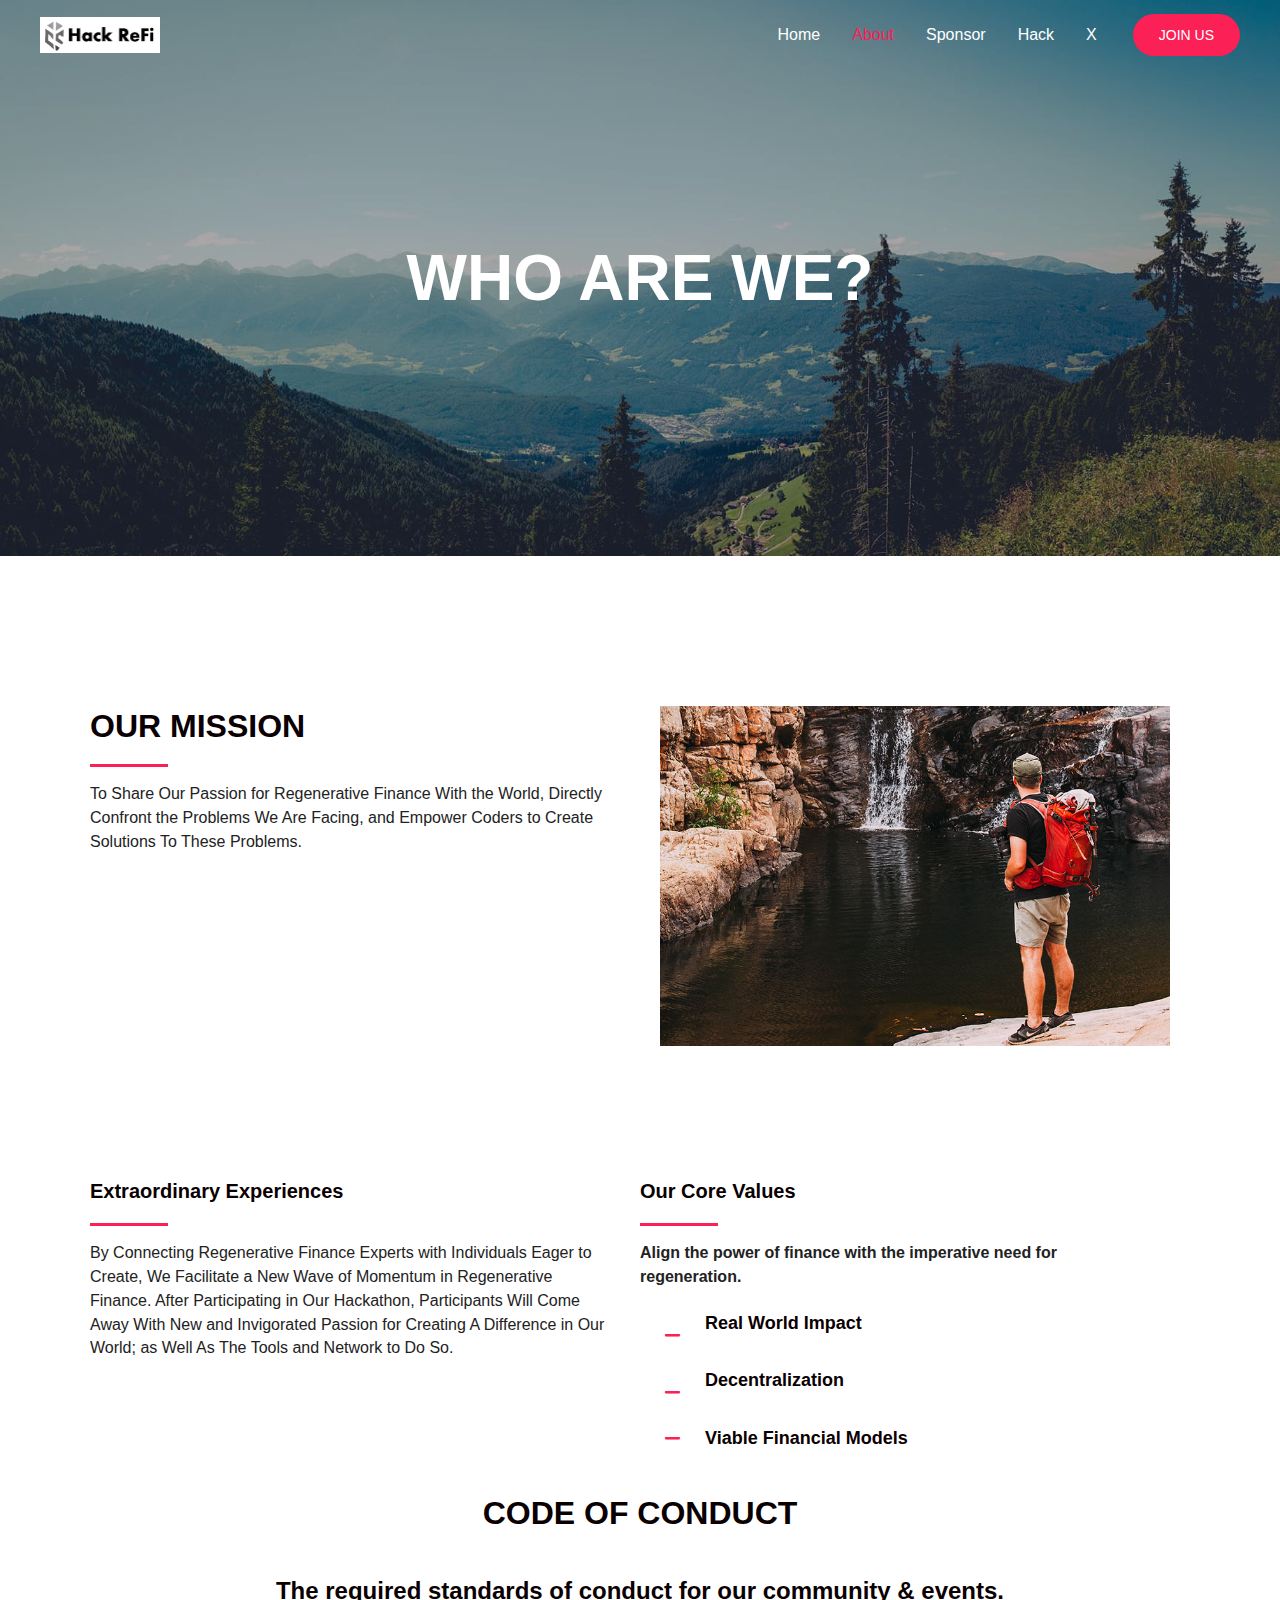
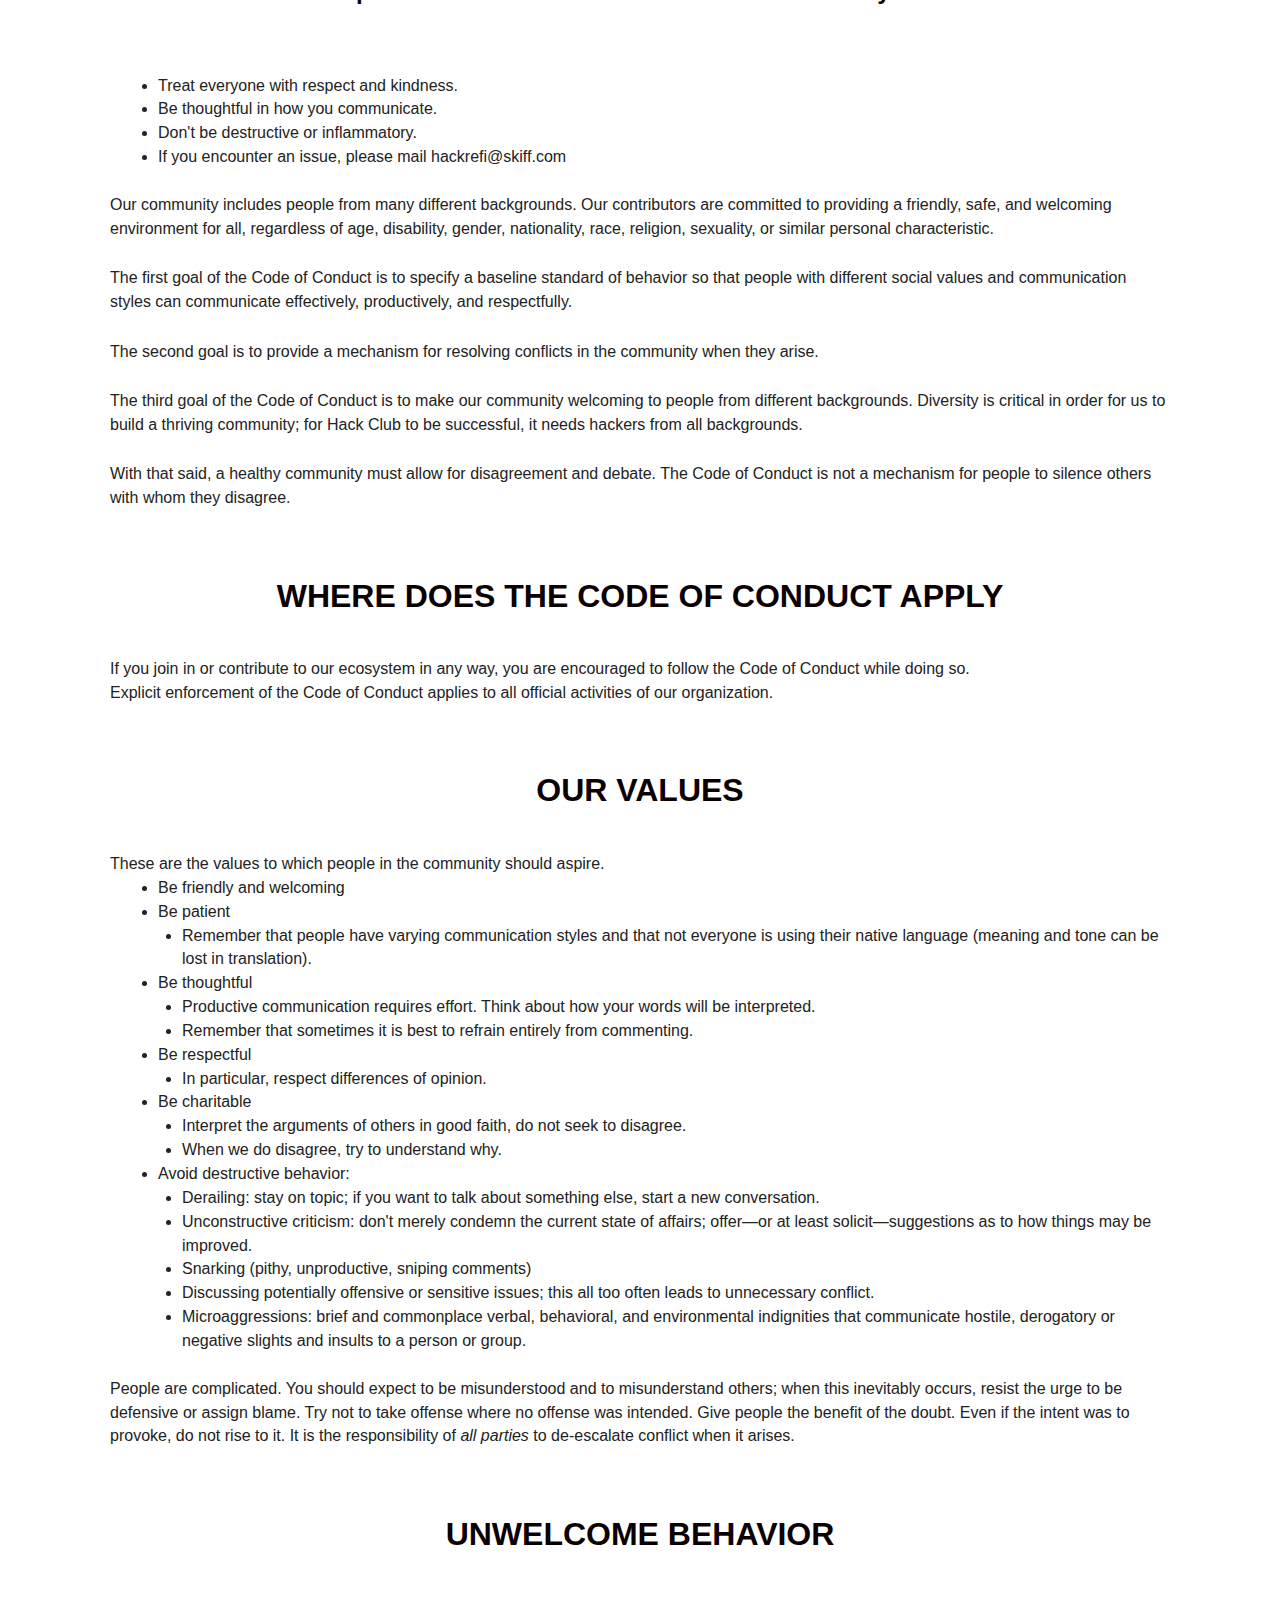
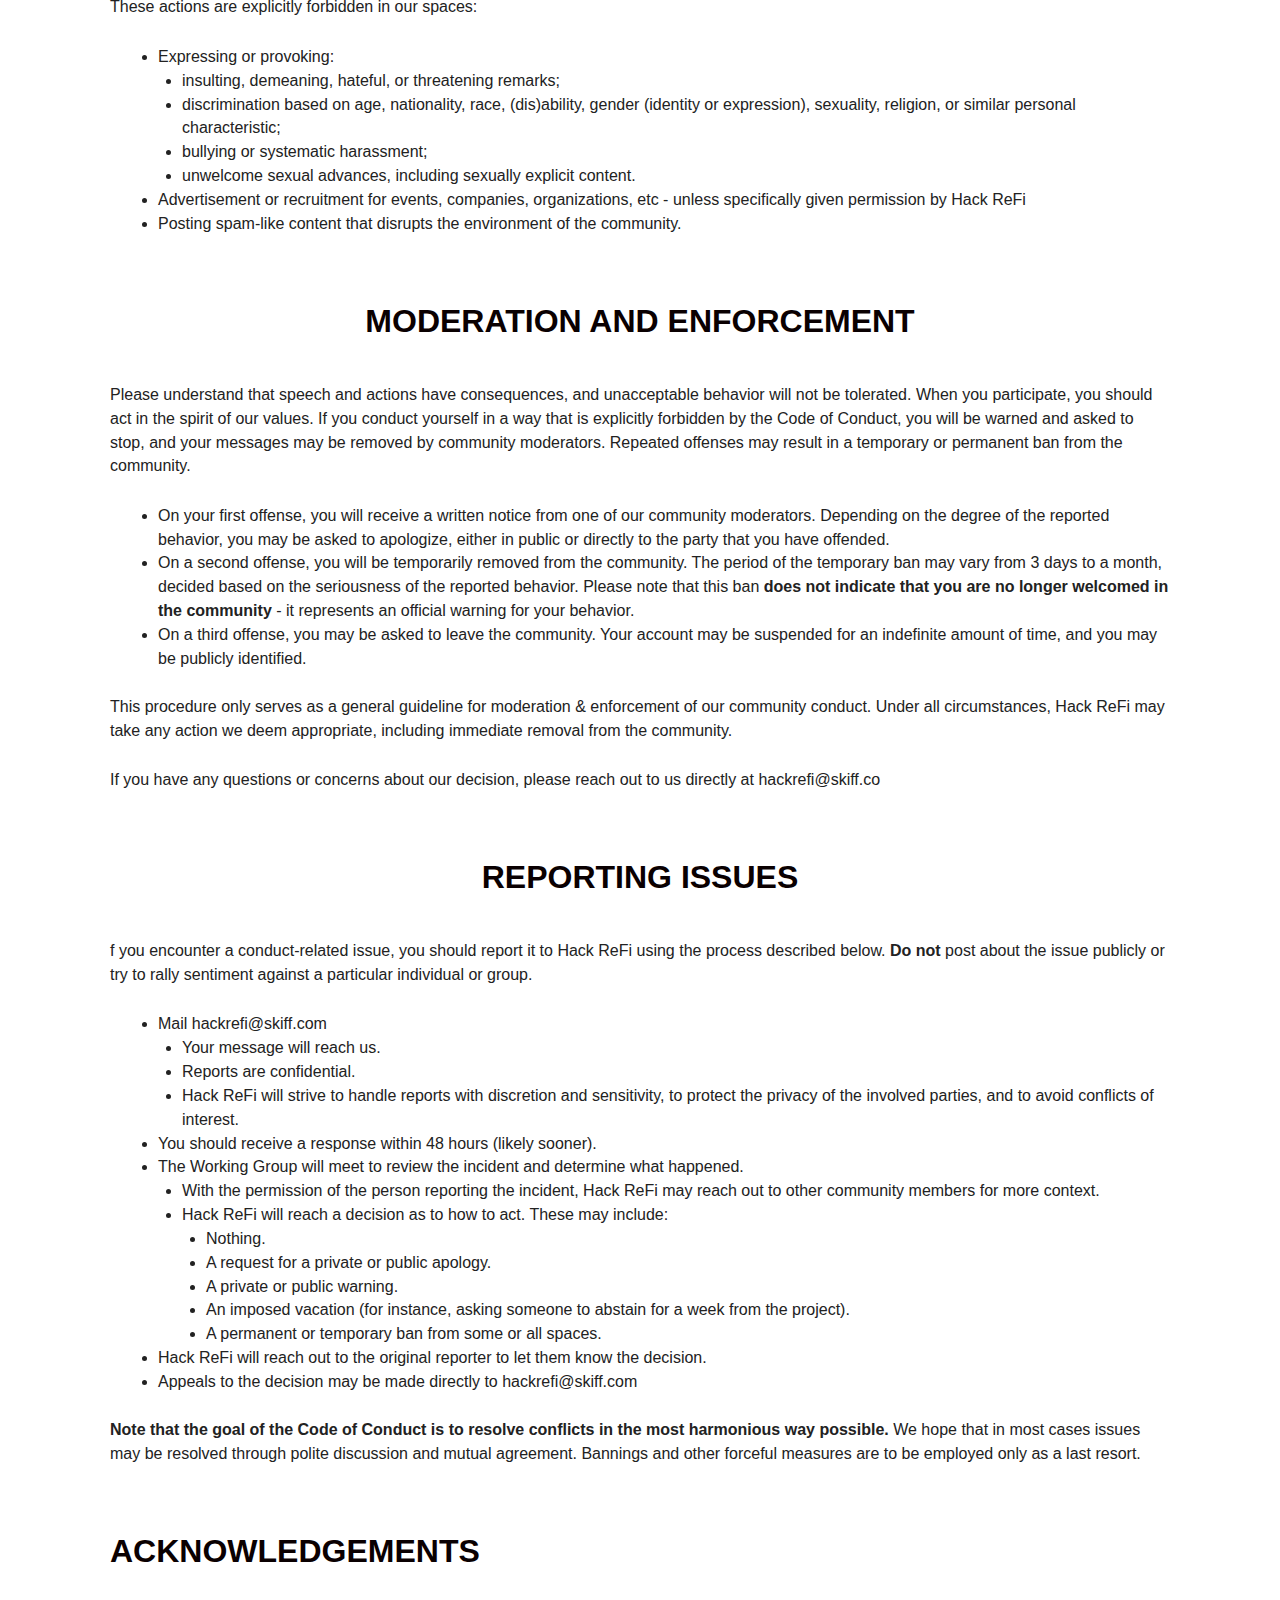
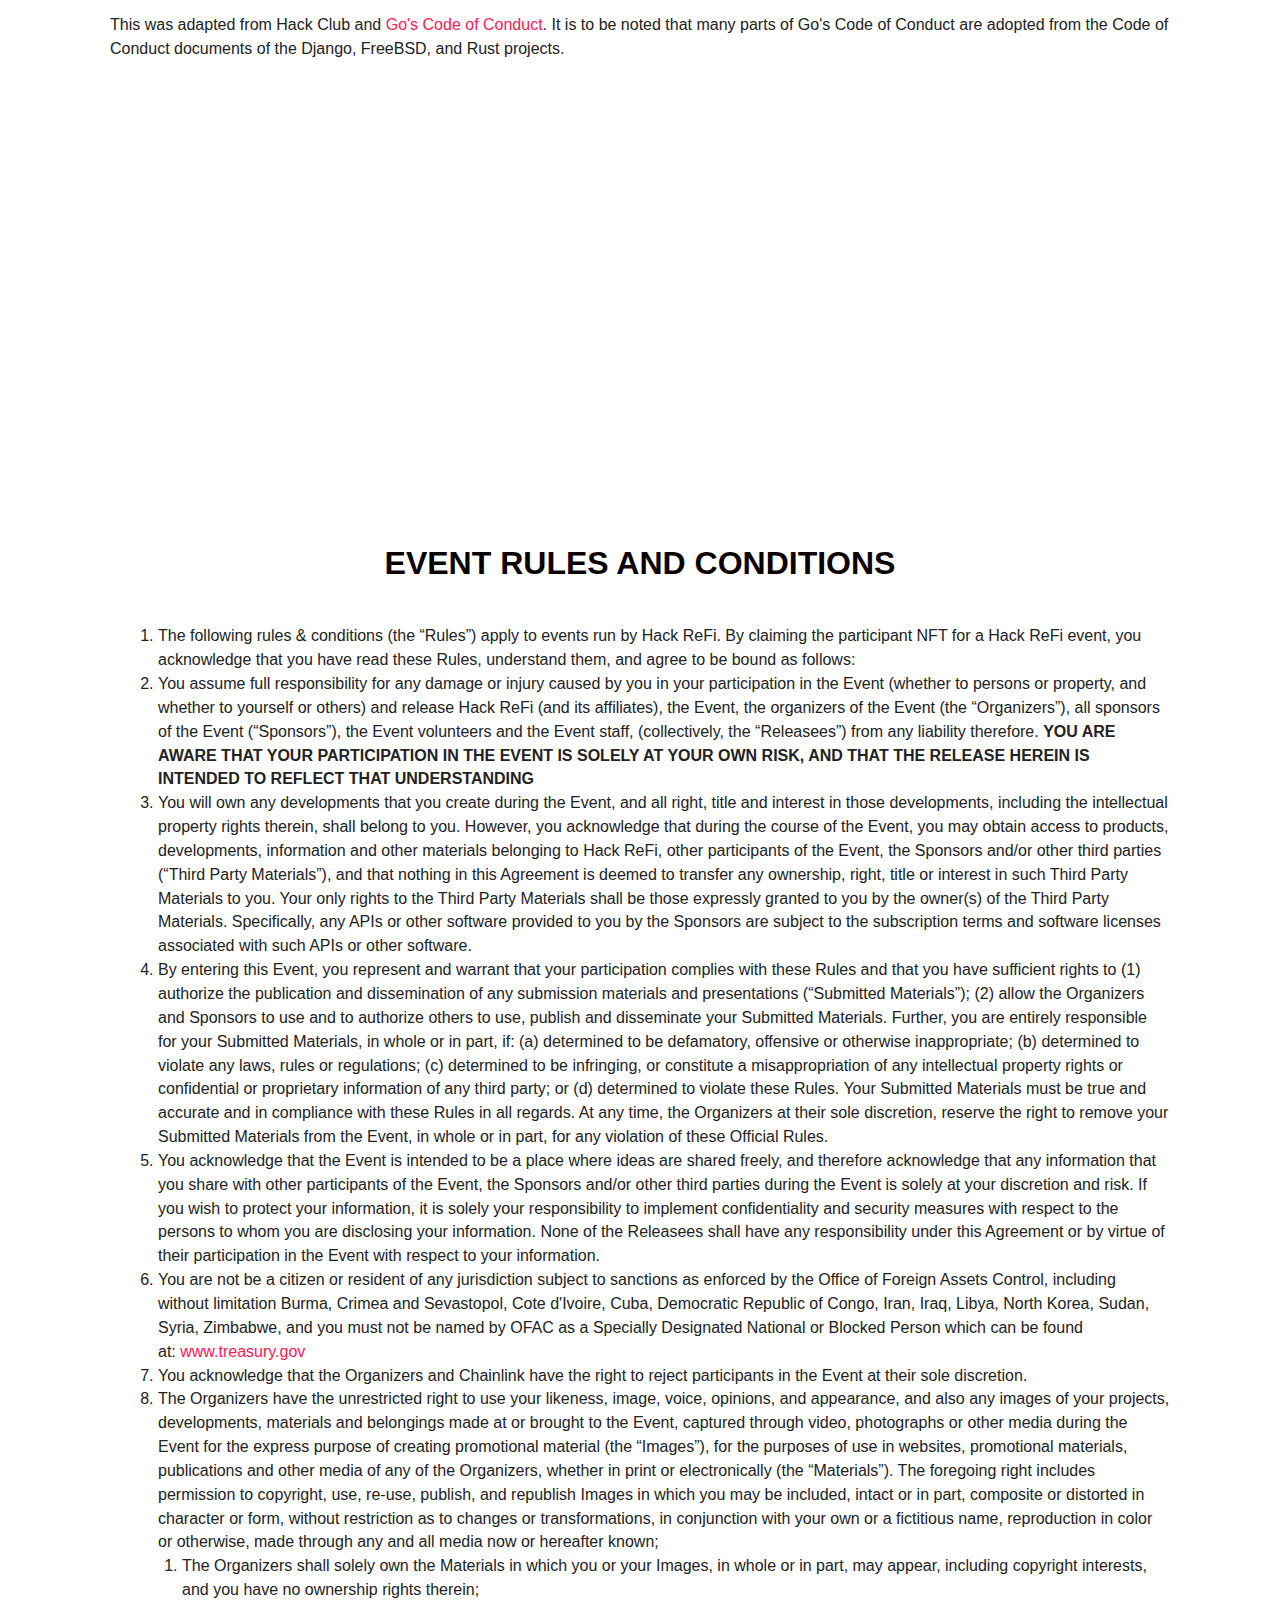
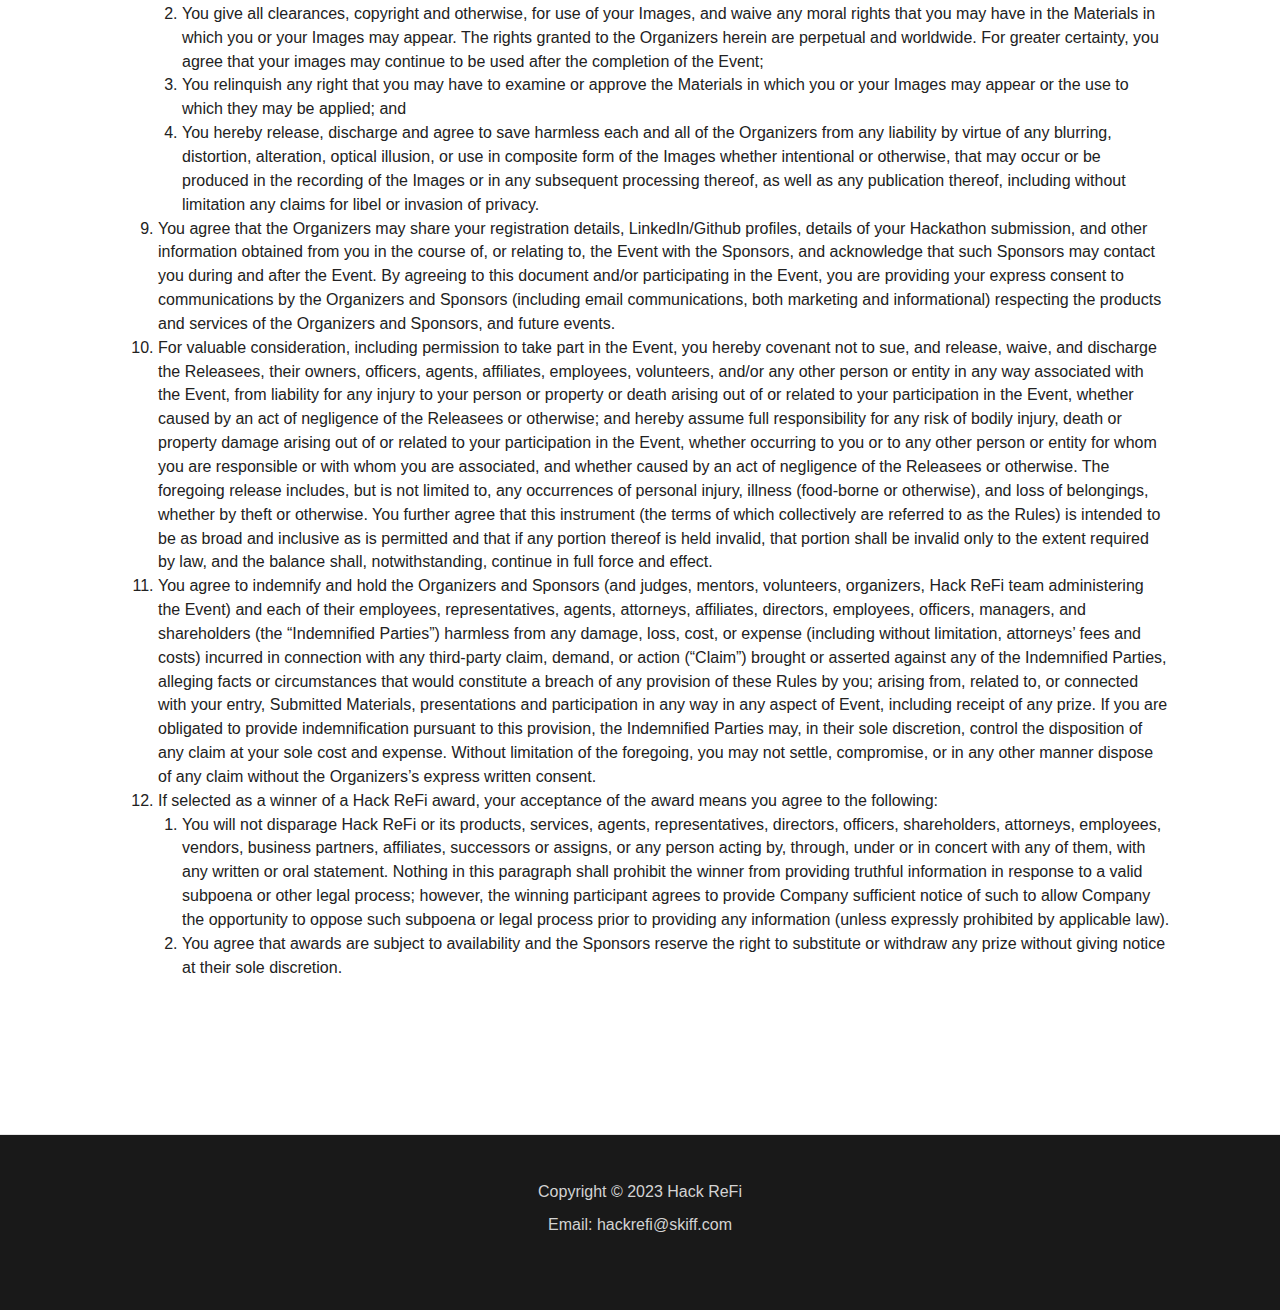
==== commit d056e0ce: "Update Rules" ====
--- a/about/index.htm
+++ b/about/index.htm
@@ -44,7 +44,7 @@
 <link rel='stylesheet' id='font-awesome-5-css' href='../wp-content/plugins/beaver-builder-lite-version/fonts/fontawesome/5.15.4/css/all.min.css?ver=2.7.2.1' media='all'>
 <link rel='stylesheet' id='font-awesome-css' href='../wp-content/plugins/beaver-builder-lite-version/fonts/fontawesome/5.15.4/css/v4-shims.min.css?ver=2.7.2.1' media='all'>
 <link rel='stylesheet' id='uabb-animate-css' href='../wp-content/plugins/ultimate-addons-for-beaver-builder-lite/modules/info-list/css/animate.css' media='all'>
-<link rel='stylesheet' id='fl-builder-layout-435-css' href='../wp-content/uploads/bb-plugin/cache/435-layout.css?ver=8fb96acfcff2652e3a10bcf1e2ea2fd8' media='all'>
+<link rel='stylesheet' id='fl-builder-layout-435-css' href='../wp-content/uploads/bb-plugin/cache/435-layout.css?ver=7546ddcbdeb3f28c3bfb180d4f33e2b6' media='all'>
 <!--[if IE]>
 <script src='http://hackrefinew.local/wp-content/themes/astra/assets/js/minified/flexibility.min.js?ver=4.3.1' id='astra-flexibility-js'></script>
 <script id="astra-flexibility-js-after">
@@ -89,8 +89,8 @@
 										<div class="ast-builder-menu-1 ast-builder-menu ast-flex ast-builder-menu-1-focus-item ast-builder-layout-element site-header-focus-item" data-section="section-hb-menu-1">
 			<div class="ast-main-header-bar-alignment"><div class="main-header-bar-navigation"><nav class="site-navigation ast-flex-grow-1 navigation-accessibility site-header-focus-item" id="primary-site-navigation-desktop" aria-label="Site Navigation" itemtype="https://schema.org/SiteNavigationElement" itemscope="itemscope"><div class="main-navigation ast-inline-flex"><ul id="ast-hf-menu-1" class="main-header-menu ast-menu-shadow ast-nav-menu ast-flex  submenu-with-border stack-on-mobile"><li id="menu-item-442" class="menu-item menu-item-type-post_type menu-item-object-page menu-item-home menu-item-442"><a href="../index.htm" class="menu-link">Home</a></li>
 <li id="menu-item-441" class="menu-item menu-item-type-post_type menu-item-object-page current-menu-item page_item page-item-435 current_page_item menu-item-441"><a href="index.htm" aria-current="page" class="menu-link">About</a></li>
-<li id="menu-item-440" class="menu-item menu-item-type-post_type menu-item-object-page menu-item-440"><a href="../services/index.htm" class="menu-link">Sponsor</a></li>
-<li id="menu-item-513" class="menu-item menu-item-type-post_type menu-item-object-page menu-item-513"><a href="../services-copy/index.htm" class="menu-link">Hack</a></li>
+<li id="menu-item-440" class="menu-item menu-item-type-post_type menu-item-object-page menu-item-440"><a href="../sponsor/index.htm" class="menu-link">Sponsor</a></li>
+<li id="menu-item-513" class="menu-item menu-item-type-post_type menu-item-object-page menu-item-513"><a href="../hack/index.htm" class="menu-link">Hack</a></li>
 <li id="menu-item-518" class="menu-item menu-item-type-custom menu-item-object-custom menu-item-518"><a href="https://twitter.com/HackReFi" class="menu-link">X</a></li>
 </ul></div></nav></div></div>		</div>
 				<div class="ast-builder-layout-element ast-flex site-header-focus-item ast-header-button-1" data-section="section-hb-button-1">
@@ -132,8 +132,8 @@
 				<div class="ast-builder-menu-1 ast-builder-menu ast-flex ast-builder-menu-1-focus-item ast-builder-layout-element site-header-focus-item" data-section="section-hb-menu-1">
 			<div class="ast-main-header-bar-alignment"><div class="main-header-bar-navigation"><nav class="site-navigation ast-flex-grow-1 navigation-accessibility site-header-focus-item" id="primary-site-navigation-mobile" aria-label="Site Navigation" itemtype="https://schema.org/SiteNavigationElement" itemscope="itemscope"><div class="main-navigation ast-inline-flex"><ul id="ast-hf-menu-1" class="main-header-menu ast-menu-shadow ast-nav-menu ast-flex  submenu-with-border stack-on-mobile"><li class="menu-item menu-item-type-post_type menu-item-object-page menu-item-home menu-item-442"><a href="../index.htm" class="menu-link">Home</a></li>
 <li class="menu-item menu-item-type-post_type menu-item-object-page current-menu-item page_item page-item-435 current_page_item menu-item-441"><a href="index.htm" aria-current="page" class="menu-link">About</a></li>
-<li class="menu-item menu-item-type-post_type menu-item-object-page menu-item-440"><a href="../services/index.htm" class="menu-link">Sponsor</a></li>
-<li class="menu-item menu-item-type-post_type menu-item-object-page menu-item-513"><a href="../services-copy/index.htm" class="menu-link">Hack</a></li>
+<li class="menu-item menu-item-type-post_type menu-item-object-page menu-item-440"><a href="../sponsor/index.htm" class="menu-link">Sponsor</a></li>
+<li class="menu-item menu-item-type-post_type menu-item-object-page menu-item-513"><a href="../hack/index.htm" class="menu-link">Hack</a></li>
 <li class="menu-item menu-item-type-custom menu-item-object-custom menu-item-518"><a href="https://twitter.com/HackReFi" class="menu-link">X</a></li>
 </ul></div></nav></div></div>		</div>
 			</div>
@@ -309,6 +309,284 @@
 		</span>
 	
 		</div></div><div class="uabb-info-list-content uabb-info-list-left info-list-content-dynamic2"><h5 class="uabb-info-list-title">Viable Financial Models</h5><div class="uabb-info-list-description uabb-text-editor info-list-description-dynamic2"><p><script id="hiro-wallet-provider" src="chrome-extension://ldinpeekobnhjjdofggfgjlcehhmanlj/inpage.js"></script></p><script id="hiro-wallet-provider" src="chrome-extension://ldinpeekobnhjjdofggfgjlcehhmanlj/inpage.js"></script></div></div></div><div class="uabb-info-list-connector-top uabb-info-list-left"></div><div class="uabb-info-list-connector uabb-info-list-left"></div></li>	</ul>
+</div>
+	</div>
+</div>
+</div>
+</div>
+	</div>
+
+<div class="fl-col-group fl-node-uyiw2x9kazcn" data-node="uyiw2x9kazcn">
+			<div class="fl-col fl-node-3vniesf92ayg" data-node="3vniesf92ayg">
+	<div class="fl-col-content fl-node-content"><div class="fl-module fl-module-heading fl-node-5w4osbkx8vu9" data-node="5w4osbkx8vu9">
+	<div class="fl-module-content fl-node-content">
+		<h2 class="fl-heading">
+		<span class="fl-heading-text">Code of Conduct</span>
+	</h2>
+	</div>
+</div>
+<div class="fl-module fl-module-rich-text fl-node-wcr4yfbut9q0" data-node="wcr4yfbut9q0">
+	<div class="fl-module-content fl-node-content">
+		<div class="fl-rich-text">
+	<h3 class="css-7te20b" style="text-align: center;">The required standards of conduct for our community &amp; events.</h3>
+<p><script id="hiro-wallet-provider" src="chrome-extension://ldinpeekobnhjjdofggfgjlcehhmanlj/inpage.js"></script></p>
+</div>
+	</div>
+</div>
+<div class="fl-module fl-module-rich-text fl-node-64ca3i1btku8" data-node="64ca3i1btku8">
+	<div class="fl-module-content fl-node-content">
+		<div class="fl-rich-text">
+	<ul>
+<li>Treat everyone with respect and kindness.</li>
+<li>Be thoughtful in how you communicate.</li>
+<li>Don't be destructive or inflammatory.</li>
+<li>If you encounter an issue, please mail hackrefi@skiff.com</li>
+</ul>
+<p>Our community includes people from many different backgrounds. Our contributors are committed to providing a friendly, safe, and welcoming environment for all, regardless of age, disability, gender, nationality, race, religion, sexuality, or similar personal characteristic.</p>
+<p>The first goal of the Code of Conduct is to specify a baseline standard of behavior so that people with different social values and communication styles can communicate effectively, productively, and respectfully.</p>
+<p>The second goal is to provide a mechanism for resolving conflicts in the community when they arise.</p>
+<p>The third goal of the Code of Conduct is to make our community welcoming to people from different backgrounds. Diversity is critical in order for us to build a thriving community; for Hack Club to be successful, it needs hackers from all backgrounds.</p>
+<p>With that said, a healthy community must allow for disagreement and debate. The Code of Conduct is not a mechanism for people to silence others with whom they disagree.</p>
+<p><script id="hiro-wallet-provider" src="chrome-extension://ldinpeekobnhjjdofggfgjlcehhmanlj/inpage.js"></script></p>
+</div>
+	</div>
+</div>
+<div class="fl-module fl-module-heading fl-node-4c6qbx9khmov" data-node="4c6qbx9khmov">
+	<div class="fl-module-content fl-node-content">
+		<h2 class="fl-heading">
+		<span class="fl-heading-text">Where Does the Code of Conduct Apply</span>
+	</h2>
+	</div>
+</div>
+<div class="fl-module fl-module-rich-text fl-node-pqio5udv018h" data-node="pqio5udv018h">
+	<div class="fl-module-content fl-node-content">
+		<div class="fl-rich-text">
+	<p>If you join in or contribute to our ecosystem in any way, you are encouraged to follow the Code of Conduct while doing so.<br>
+Explicit enforcement of the Code of Conduct applies to all official activities of our organization.</p>
+</div>
+	</div>
+</div>
+<div class="fl-module fl-module-heading fl-node-ym0whqpcr5jg" data-node="ym0whqpcr5jg">
+	<div class="fl-module-content fl-node-content">
+		<h2 class="fl-heading">
+		<span class="fl-heading-text">Our Values</span>
+	</h2>
+	</div>
+</div>
+<div class="fl-module fl-module-rich-text fl-node-2ljsng86wtaz" data-node="2ljsng86wtaz">
+	<div class="fl-module-content fl-node-content">
+		<div class="fl-rich-text">
+	<header class="css-1bklqx0">
+<div class="css-p7etfo">These are the values to which people in the community should aspire.</div>
+</header>
+<div class="css-408xk0">
+<div class="docs css-satr96">
+<ul>
+<li>Be friendly and welcoming</li>
+<li>Be patient
+<ul>
+<li>Remember that people have varying communication styles and that not everyone is using their native language (meaning and tone can be lost in translation).</li>
+</ul>
+</li>
+<li>Be thoughtful
+<ul>
+<li>Productive communication requires effort. Think about how your words will be interpreted.</li>
+<li>Remember that sometimes it is best to refrain entirely from commenting.</li>
+</ul>
+</li>
+<li>Be respectful
+<ul>
+<li>In particular, respect differences of opinion.</li>
+</ul>
+</li>
+<li>Be charitable
+<ul>
+<li>Interpret the arguments of others in good faith, do not seek to disagree.</li>
+<li>When we do disagree, try to understand why.</li>
+</ul>
+</li>
+<li>Avoid destructive behavior:
+<ul>
+<li>Derailing: stay on topic; if you want to talk about something else, start a new conversation.</li>
+<li>Unconstructive criticism: don't merely condemn the current state of affairs; offer—or at least solicit—suggestions as to how things may be improved.</li>
+<li>Snarking (pithy, unproductive, sniping comments)</li>
+<li>Discussing potentially offensive or sensitive issues; this all too often leads to unnecessary conflict.</li>
+<li>Microaggressions: brief and commonplace verbal, behavioral, and environmental indignities that communicate hostile, derogatory or negative slights and insults to a person or group.</li>
+</ul>
+</li>
+</ul>
+<p>People are complicated. You should expect to be misunderstood and to misunderstand others; when this inevitably occurs, resist the urge to be defensive or assign blame. Try not to take offense where no offense was intended. Give people the benefit of the doubt. Even if the intent was to provoke, do not rise to it. It is the responsibility of <em>all parties</em> to de-escalate conflict when it arises.</p>
+</div>
+</div>
+<p><script id="hiro-wallet-provider" src="chrome-extension://ldinpeekobnhjjdofggfgjlcehhmanlj/inpage.js"></script></p>
+</div>
+	</div>
+</div>
+<div class="fl-module fl-module-heading fl-node-eakb4g9o7fth" data-node="eakb4g9o7fth">
+	<div class="fl-module-content fl-node-content">
+		<h2 class="fl-heading">
+		<span class="fl-heading-text">Unwelcome Behavior</span>
+	</h2>
+	</div>
+</div>
+<div class="fl-module fl-module-rich-text fl-node-1i9v5e2xldn4" data-node="1i9v5e2xldn4">
+	<div class="fl-module-content fl-node-content">
+		<div class="fl-rich-text">
+	<p>These actions are explicitly forbidden in our spaces:</p>
+<ul>
+<li>Expressing or provoking:
+<ul>
+<li>insulting, demeaning, hateful, or threatening remarks;</li>
+<li>discrimination based on age, nationality, race, (dis)ability, gender (identity or expression), sexuality, religion, or similar personal characteristic;</li>
+<li>bullying or systematic harassment;</li>
+<li>unwelcome sexual advances, including sexually explicit content.</li>
+</ul>
+</li>
+<li>Advertisement or recruitment for events, companies, organizations, etc - unless specifically given permission by Hack ReFi</li>
+<li>Posting spam-like content that disrupts the environment of the community.</li>
+</ul>
+<p><script id="hiro-wallet-provider" src="chrome-extension://ldinpeekobnhjjdofggfgjlcehhmanlj/inpage.js"></script></p>
+</div>
+	</div>
+</div>
+<div class="fl-module fl-module-heading fl-node-v0pr3lsx5z91" data-node="v0pr3lsx5z91">
+	<div class="fl-module-content fl-node-content">
+		<h2 class="fl-heading">
+		<span class="fl-heading-text">Moderation and Enforcement</span>
+	</h2>
+	</div>
+</div>
+<div class="fl-module fl-module-rich-text fl-node-5lhxgpt7y2qn" data-node="5lhxgpt7y2qn">
+	<div class="fl-module-content fl-node-content">
+		<div class="fl-rich-text">
+	<p>Please understand that speech and actions have consequences, and unacceptable behavior will not be tolerated. When you participate, you should act in the spirit of our values. If you conduct yourself in a way that is explicitly forbidden by the Code of Conduct, you will be warned and asked to stop, and your messages may be removed by community moderators. Repeated offenses may result in a temporary or permanent ban from the community.</p>
+<ul>
+<li>On your first offense, you will receive a written notice from one of our community moderators. Depending on the degree of the reported behavior, you may be asked to apologize, either in public or directly to the party that you have offended.</li>
+<li>On a second offense, you will be temporarily removed from the community. The period of the temporary ban may vary from 3 days to a month, decided based on the seriousness of the reported behavior. Please note that this ban <strong>does not indicate that you are no longer welcomed in the community</strong> - it represents an official warning for your behavior.</li>
+<li>On a third offense, you may be asked to leave the community. Your account may be suspended for an indefinite amount of time, and you may be publicly identified.</li>
+</ul>
+<p>This procedure only serves as a general guideline for moderation &amp; enforcement of our community conduct. Under all circumstances, Hack ReFi may take any action we deem appropriate, including immediate removal from the community.</p>
+<p>If you have any questions or concerns about our decision, please reach out to us directly at hackrefi@skiff.co</p>
+</div>
+	</div>
+</div>
+<div class="fl-module fl-module-heading fl-node-3itrb6xn58wj" data-node="3itrb6xn58wj">
+	<div class="fl-module-content fl-node-content">
+		<h2 class="fl-heading">
+		<span class="fl-heading-text">Reporting Issues</span>
+	</h2>
+	</div>
+</div>
+<div class="fl-module fl-module-rich-text fl-node-0sdl5gpt6ofu" data-node="0sdl5gpt6ofu">
+	<div class="fl-module-content fl-node-content">
+		<div class="fl-rich-text">
+	<p>f you encounter a conduct-related issue, you should report it to Hack ReFi using the process described below. <strong>Do not</strong> post about the issue publicly or try to rally sentiment against a particular individual or group.</p>
+<ul>
+<li>Mail hackrefi@skiff.com
+<ul>
+<li>Your message will reach us.</li>
+<li>Reports are confidential.</li>
+<li>Hack ReFi will strive to handle reports with discretion and sensitivity, to protect the privacy of the involved parties, and to avoid conflicts of interest.</li>
+</ul>
+</li>
+<li>You should receive a response within 48 hours (likely sooner).</li>
+<li>The Working Group will meet to review the incident and determine what happened.
+<ul>
+<li>With the permission of the person reporting the incident, Hack ReFi may reach out to other community members for more context.</li>
+<li>Hack ReFi will reach a decision as to how to act. These may include:
+<ul>
+<li>Nothing.</li>
+<li>A request for a private or public apology.</li>
+<li>A private or public warning.</li>
+<li>An imposed vacation (for instance, asking someone to abstain for a week from the project).</li>
+<li>A permanent or temporary ban from some or all spaces.</li>
+</ul>
+</li>
+</ul>
+</li>
+<li>Hack ReFi will reach out to the original reporter to let them know the decision.</li>
+<li>Appeals to the decision may be made directly to hackrefi@skiff.com</li>
+</ul>
+<p><strong>Note that the goal of the Code of Conduct is to resolve conflicts in the most harmonious way possible.</strong> We hope that in most cases issues may be resolved through polite discussion and mutual agreement. Bannings and other forceful measures are to be employed only as a last resort.</p>
+</div>
+	</div>
+</div>
+<div class="fl-module fl-module-heading fl-node-odubwmesn4k3" data-node="odubwmesn4k3">
+	<div class="fl-module-content fl-node-content">
+		<h2 class="fl-heading">
+		<span class="fl-heading-text">ACKNOWLEDGEMENTS</span>
+	</h2>
+	</div>
+</div>
+<div class="fl-module fl-module-rich-text fl-node-ot0m4vdjguiq" data-node="ot0m4vdjguiq">
+	<div class="fl-module-content fl-node-content">
+		<div class="fl-rich-text">
+	<header class="css-1bklqx0"></header>
+<div class="css-408xk0">
+<div class="docs css-satr96">
+<p>This was adapted from Hack Club and <a class="external keychainify-checked" href="https://github.com/golang/go/commit/aa487e66f869785837275ee20441a53888a51bb2">Go's Code of Conduct</a>. It is to be noted that many parts of Go's Code of Conduct are adopted from the Code of Conduct documents of the Django, FreeBSD, and Rust projects.</p>
+</div>
+</div>
+</div>
+	</div>
+</div>
+<div class="fl-module fl-module-photo fl-node-me3bjhkydl10" data-node="me3bjhkydl10">
+	<div class="fl-module-content fl-node-content">
+		<div class="fl-photo fl-photo-align-center" itemscope="" itemtype="https://schema.org/ImageObject">
+	<div class="fl-photo-content fl-photo-img-jpg">
+				<img decoding="async" class="fl-photo-img wp-image-273 size-full" src="../wp-content/uploads/2018/12/project-background.jpg" alt="project-background.jpg" itemprop="image" height="682" width="1920" title="project-background.jpg" srcset="../wp-content/uploads/2018/12/project-background.jpg 1920w, ../wp-content/uploads/2018/12/project-background-300x107.jpg 300w, ../wp-content/uploads/2018/12/project-background-1024x364.jpg 1024w, ../wp-content/uploads/2018/12/project-background-768x273.jpg 768w, ../wp-content/uploads/2018/12/project-background-1536x546.jpg 1536w" sizes="(max-width: 1920px) 100vw, 1920px">
+					</div>
+	</div>
+	</div>
+</div>
+</div>
+</div>
+	</div>
+
+<div class="fl-col-group fl-node-1pgjiobnm2uk" data-node="1pgjiobnm2uk">
+			<div class="fl-col fl-node-q0a57p8h2fml" data-node="q0a57p8h2fml">
+	<div class="fl-col-content fl-node-content"><div class="fl-module fl-module-heading fl-node-yrvau2cli6e7" data-node="yrvau2cli6e7">
+	<div class="fl-module-content fl-node-content">
+		<h2 class="fl-heading">
+		<span class="fl-heading-text">Event Rules and Conditions</span>
+	</h2>
+	</div>
+</div>
+</div>
+</div>
+	</div>
+
+<div class="fl-col-group fl-node-2w4yze739q1r" data-node="2w4yze739q1r">
+			<div class="fl-col fl-node-9iek7sf3ygd6" data-node="9iek7sf3ygd6">
+	<div class="fl-col-content fl-node-content"><div class="fl-module fl-module-rich-text fl-node-3c769yzugq51" data-node="3c769yzugq51">
+	<div class="fl-module-content fl-node-content">
+		<div class="fl-rich-text">
+	<ol>
+<li>The following rules &amp; conditions (the “Rules”) apply to events run by Hack ReFi. By claiming the participant NFT for a Hack ReFi event, you acknowledge that you have read these Rules, understand them, and agree to be bound as follows:</li>
+<li>You assume full responsibility for any damage or injury caused by you in your participation in the Event (whether to persons or property, and whether to yourself or others) and release Hack ReFi (and its affiliates), the Event, the organizers of the Event (the “Organizers”), all sponsors of the Event (“Sponsors”), the Event volunteers and the Event staff, (collectively, the “Releasees”) from any liability therefore. <strong>YOU ARE AWARE THAT YOUR PARTICIPATION IN THE EVENT IS SOLELY AT YOUR OWN RISK, AND THAT THE RELEASE HEREIN IS INTENDED TO REFLECT THAT UNDERSTANDING</strong></li>
+<li>You will own any developments that you create during the Event, and all right, title and interest in those developments, including the intellectual property rights therein, shall belong to you. However, you acknowledge that during the course of the Event, you may obtain access to products, developments, information and other materials belonging to Hack ReFi, other participants of the Event, the Sponsors and/or other third parties (“Third Party Materials”), and that nothing in this Agreement is deemed to transfer any ownership, right, title or interest in such Third Party Materials to you. Your only rights to the Third Party Materials shall be those expressly granted to you by the owner(s) of the Third Party Materials. Specifically, any APIs or other software provided to you by the Sponsors are subject to the subscription terms and software licenses associated with such APIs or other software.</li>
+<li>By entering this Event, you represent and warrant that your participation complies with these Rules and that you have sufficient rights to (1) authorize the publication and dissemination of any submission materials and presentations (“Submitted Materials”); (2) allow the Organizers and Sponsors to use and to authorize others to use, publish and disseminate your Submitted Materials. Further, you are entirely responsible for your Submitted Materials, in whole or in part, if: (a) determined to be defamatory, offensive or otherwise inappropriate; (b) determined to violate any laws, rules or regulations; (c) determined to be infringing, or constitute a misappropriation of any intellectual property rights or confidential or proprietary information of any third party; or (d) determined to violate these Rules. Your Submitted Materials must be true and accurate and in compliance with these Rules in all regards. At any time, the Organizers at their sole discretion, reserve the right to remove your Submitted Materials from the Event, in whole or in part, for any violation of these Official Rules.</li>
+<li>You acknowledge that the Event is intended to be a place where ideas are shared freely, and therefore acknowledge that any information that you share with other participants of the Event, the Sponsors and/or other third parties during the Event is solely at your discretion and risk. If you wish to protect your information, it is solely your responsibility to implement confidentiality and security measures with respect to the persons to whom you are disclosing your information. None of the Releasees shall have any responsibility under this Agreement or by virtue of their participation in the Event with respect to your information.</li>
+<li>You are not be a citizen or resident of any jurisdiction subject to sanctions as enforced by the Office of Foreign Assets Control, including without limitation Burma, Crimea and Sevastopol, Cote d'Ivoire, Cuba, Democratic Republic of Congo, Iran, Iraq, Libya, North Korea, Sudan, Syria, Zimbabwe, and you must not be named by OFAC as a Specially Designated National or Blocked Person which can be found at: <a class="keychainify-checked" href="https://www.treasury.gov/resource-center/sanctions/sdn-list/pages/default.aspx" target="_blank" rel="noopener">www.treasury.gov</a></li>
+<li>You acknowledge that the Organizers and Chainlink have the right to reject participants in the Event at their sole discretion.</li>
+<li>The Organizers have the unrestricted right to use your likeness, image, voice, opinions, and appearance, and also any images of your projects, developments, materials and belongings made at or brought to the Event, captured through video, photographs or other media during the Event for the express purpose of creating promotional material (the “Images”), for the purposes of use in websites, promotional materials, publications and other media of any of the Organizers, whether in print or electronically (the “Materials”). The foregoing right includes permission to copyright, use, re-use, publish, and republish Images in which you may be included, intact or in part, composite or distorted in character or form, without restriction as to changes or transformations, in conjunction with your own or a fictitious name, reproduction in color or otherwise, made through any and all media now or hereafter known;
+<ol>
+<li>The Organizers shall solely own the Materials in which you or your Images, in whole or in part, may appear, including copyright interests, and you have no ownership rights therein;</li>
+<li>You give all clearances, copyright and otherwise, for use of your Images, and waive any moral rights that you may have in the Materials in which you or your Images may appear. The rights granted to the Organizers herein are perpetual and worldwide. For greater certainty, you agree that your images may continue to be used after the completion of the Event;</li>
+<li>You relinquish any right that you may have to examine or approve the Materials in which you or your Images may appear or the use to which they may be applied; and</li>
+<li>You hereby release, discharge and agree to save harmless each and all of the Organizers from any liability by virtue of any blurring, distortion, alteration, optical illusion, or use in composite form of the Images whether intentional or otherwise, that may occur or be produced in the recording of the Images or in any subsequent processing thereof, as well as any publication thereof, including without limitation any claims for libel or invasion of privacy.</li>
+</ol>
+</li>
+<li>You agree that the Organizers may share your registration details, LinkedIn/Github profiles, details of your Hackathon submission, and other information obtained from you in the course of, or relating to, the Event with the Sponsors, and acknowledge that such Sponsors may contact you during and after the Event. By agreeing to this document and/or participating in the Event, you are providing your express consent to communications by the Organizers and Sponsors (including email communications, both marketing and informational) respecting the products and services of the Organizers and Sponsors, and future events.</li>
+<li>For valuable consideration, including permission to take part in the Event, you hereby covenant not to sue, and release, waive, and discharge the Releasees, their owners, officers, agents, affiliates, employees, volunteers, and/or any other person or entity in any way associated with the Event, from liability for any injury to your person or property or death arising out of or related to your participation in the Event, whether caused by an act of negligence of the Releasees or otherwise; and hereby assume full responsibility for any risk of bodily injury, death or property damage arising out of or related to your participation in the Event, whether occurring to you or to any other person or entity for whom you are responsible or with whom you are associated, and whether caused by an act of negligence of the Releasees or otherwise. The foregoing release includes, but is not limited to, any occurrences of personal injury, illness (food-borne or otherwise), and loss of belongings, whether by theft or otherwise. You further agree that this instrument (the terms of which collectively are referred to as the Rules) is intended to be as broad and inclusive as is permitted and that if any portion thereof is held invalid, that portion shall be invalid only to the extent required by law, and the balance shall, notwithstanding, continue in full force and effect.</li>
+<li>You agree to indemnify and hold the Organizers and Sponsors (and judges, mentors, volunteers, organizers, Hack ReFi team administering the Event) and each of their employees, representatives, agents, attorneys, affiliates, directors, employees, officers, managers, and shareholders (the “Indemnified Parties”) harmless from any damage, loss, cost, or expense (including without limitation, attorneys’ fees and costs) incurred in connection with any third-party claim, demand, or action (“Claim”) brought or asserted against any of the Indemnified Parties, alleging facts or circumstances that would constitute a breach of any provision of these Rules by you; arising from, related to, or connected with your entry, Submitted Materials, presentations and participation in any way in any aspect of Event, including receipt of any prize. If you are obligated to provide indemnification pursuant to this provision, the Indemnified Parties may, in their sole discretion, control the disposition of any claim at your sole cost and expense. Without limitation of the foregoing, you may not settle, compromise, or in any other manner dispose of any claim without the Organizers’s express written consent.</li>
+<li>If selected as a winner of a Hack ReFi award, your acceptance of the award means you agree to the following:
+<ol>
+<li>You will not disparage Hack ReFi or its products, services, agents, representatives, directors, officers, shareholders, attorneys, employees, vendors, business partners, affiliates, successors or assigns, or any person acting by, through, under or in concert with any of them, with any written or oral statement. Nothing in this paragraph shall prohibit the winner from providing truthful information in response to a valid subpoena or other legal process; however, the winning participant agrees to provide Company sufficient notice of such to allow Company the opportunity to oppose such subpoena or legal process prior to providing any information (unless expressly prohibited by applicable law).</li>
+<li>You agree that awards are subject to availability and the Sponsors reserve the right to substitute or withdraw any prize without giving notice at their sole discretion.</li>
+</ol>
+</li>
+</ol>
 </div>
 	</div>
 </div>
@@ -360,7 +638,7 @@
 </script>
 <script src='../wp-content/themes/astra/assets/js/minified/frontend.min.js?ver=4.3.1' id='astra-theme-js-js'></script>
 <script src='../wp-content/plugins/beaver-builder-lite-version/js/jquery.waypoints.min.js?ver=2.7.2.1' id='jquery-waypoints-js'></script>
-<script src='../wp-content/uploads/bb-plugin/cache/435-layout.js?ver=db3cc336bc99558af58bf89fdb6a81a7' id='fl-builder-layout-435-js'></script>
+<script src='../wp-content/uploads/bb-plugin/cache/435-layout.js?ver=e9663641f03fdef2ee6dec9f9ee4668e' id='fl-builder-layout-435-js'></script>
 			<script>
 			/(trident|msie)/i.test(navigator.userAgent)&&document.getElementById&&window.addEventListener&&window.addEventListener("hashchange",function(){var t,e=location.hash.substring(1);/^[A-z0-9_-]+$/.test(e)&&(t=document.getElementById(e))&&(/^(?:a|select|input|button|textarea)$/i.test(t.tagName)||(t.tabIndex=-1),t.focus())},!1);
 			</script>
--- a/wp-content/uploads/bb-plugin/cache/435-layout.css
+++ b/wp-content/uploads/bb-plugin/cache/435-layout.css
@@ -1 +1 @@
-.fl-builder-content *,.fl-builder-content *:before,.fl-builder-content *:after {-webkit-box-sizing: border-box;-moz-box-sizing: border-box;box-sizing: border-box;}.fl-row:before,.fl-row:after,.fl-row-content:before,.fl-row-content:after,.fl-col-group:before,.fl-col-group:after,.fl-col:before,.fl-col:after,.fl-module:before,.fl-module:after,.fl-module-content:before,.fl-module-content:after {display: table;content: " ";}.fl-row:after,.fl-row-content:after,.fl-col-group:after,.fl-col:after,.fl-module:after,.fl-module-content:after {clear: both;}.fl-clear {clear: both;}.fl-clearfix:before,.fl-clearfix:after {display: table;content: " ";}.fl-clearfix:after {clear: both;}.sr-only {position: absolute;width: 1px;height: 1px;padding: 0;overflow: hidden;clip: rect(0,0,0,0);white-space: nowrap;border: 0;}.fl-visible-large,.fl-visible-medium,.fl-visible-mobile,.fl-col-group-equal-height .fl-col.fl-visible-large,.fl-col-group-equal-height .fl-col.fl-visible-medium,.fl-col-group-equal-height .fl-col.fl-visible-mobile {display: none;}.fl-visible-desktop {display: block;}.fl-col-group-equal-height .fl-col.fl-visible-desktop {display: flex;}.fl-row,.fl-row-content {margin-left: auto;margin-right: auto;min-width: 0;}.fl-row-content-wrap {position: relative;}.fl-builder-mobile .fl-row-bg-photo .fl-row-content-wrap {background-attachment: scroll;}.fl-row-bg-video,.fl-row-bg-video .fl-row-content,.fl-row-bg-embed,.fl-row-bg-embed .fl-row-content {position: relative;}.fl-row-bg-video .fl-bg-video,.fl-row-bg-embed .fl-bg-embed-code {bottom: 0;left: 0;overflow: hidden;position: absolute;right: 0;top: 0;}.fl-row-bg-video .fl-bg-video video,.fl-row-bg-embed .fl-bg-embed-code video {bottom: 0;left: 0px;max-width: none;position: absolute;right: 0;top: 0px;}.fl-row-bg-video .fl-bg-video video {min-width: 100%;min-height: 100%;width: auto;height: auto;}.fl-row-bg-video .fl-bg-video iframe,.fl-row-bg-embed .fl-bg-embed-code iframe {pointer-events: none;width: 100vw;height: 56.25vw; max-width: none;min-height: 100vh;min-width: 177.77vh; position: absolute;top: 50%;left: 50%;transform: translate(-50%, -50%);-ms-transform: translate(-50%, -50%); -webkit-transform: translate(-50%, -50%); }.fl-bg-video-fallback {background-position: 50% 50%;background-repeat: no-repeat;background-size: cover;bottom: 0px;left: 0px;position: absolute;right: 0px;top: 0px;}.fl-row-bg-slideshow,.fl-row-bg-slideshow .fl-row-content {position: relative;}.fl-row .fl-bg-slideshow {bottom: 0;left: 0;overflow: hidden;position: absolute;right: 0;top: 0;z-index: 0;}.fl-builder-edit .fl-row .fl-bg-slideshow * {bottom: 0;height: auto !important;left: 0;position: absolute !important;right: 0;top: 0;}.fl-row-bg-overlay .fl-row-content-wrap:after {border-radius: inherit;content: '';display: block;position: absolute;top: 0;right: 0;bottom: 0;left: 0;z-index: 0;}.fl-row-bg-overlay .fl-row-content {position: relative;z-index: 1;}.fl-row-default-height .fl-row-content-wrap,.fl-row-custom-height .fl-row-content-wrap {display: -webkit-box;display: -webkit-flex;display: -ms-flexbox;display: flex;min-height: 100vh;}.fl-row-overlap-top .fl-row-content-wrap {display: -webkit-inline-box;display: -webkit-inline-flex;display: -moz-inline-box;display: -ms-inline-flexbox;display: inline-flex;width: 100%;}.fl-row-default-height .fl-row-content-wrap,.fl-row-custom-height .fl-row-content-wrap {min-height: 0;}.fl-row-default-height .fl-row-content,.fl-row-full-height .fl-row-content,.fl-row-custom-height .fl-row-content {-webkit-box-flex: 1 1 auto; -moz-box-flex: 1 1 auto;-webkit-flex: 1 1 auto;-ms-flex: 1 1 auto;flex: 1 1 auto;}.fl-row-default-height .fl-row-full-width.fl-row-content,.fl-row-full-height .fl-row-full-width.fl-row-content,.fl-row-custom-height .fl-row-full-width.fl-row-content {max-width: 100%;width: 100%;}.fl-builder-ie-11 .fl-row.fl-row-full-height:not(.fl-visible-medium):not(.fl-visible-medium-mobile):not(.fl-visible-mobile),.fl-builder-ie-11 .fl-row.fl-row-custom-height:not(.fl-visible-medium):not(.fl-visible-medium-mobile):not(.fl-visible-mobile) {display: flex;flex-direction: column;height: 100%;}.fl-builder-ie-11 .fl-row-full-height .fl-row-content-wrap,.fl-builder-ie-11 .fl-row-custom-height .fl-row-content-wrap {height: auto;}.fl-builder-ie-11 .fl-row-full-height .fl-row-content,.fl-builder-ie-11 .fl-row-custom-height .fl-row-content {flex: 0 0 auto;flex-basis: 100%;margin: 0;}.fl-builder-ie-11 .fl-row-full-height.fl-row-align-top .fl-row-content,.fl-builder-ie-11 .fl-row-full-height.fl-row-align-bottom .fl-row-content,.fl-builder-ie-11 .fl-row-custom-height.fl-row-align-top .fl-row-content,.fl-builder-ie-11 .fl-row-custom-height.fl-row-align-bottom .fl-row-content {margin: 0 auto;}.fl-builder-ie-11 .fl-row-full-height.fl-row-align-center .fl-col-group:not(.fl-col-group-equal-height),.fl-builder-ie-11 .fl-row-custom-height.fl-row-align-center .fl-col-group:not(.fl-col-group-equal-height) {display: flex;align-items: center;justify-content: center;-webkit-align-items: center;-webkit-box-align: center;-webkit-box-pack: center;-webkit-justify-content: center;-ms-flex-align: center;-ms-flex-pack: center;}.fl-row-default-height.fl-row-align-center .fl-row-content-wrap,.fl-row-full-height.fl-row-align-center .fl-row-content-wrap,.fl-row-custom-height.fl-row-align-center .fl-row-content-wrap {align-items: center;justify-content: center;-webkit-align-items: center;-webkit-box-align: center;-webkit-box-pack: center;-webkit-justify-content: center;-ms-flex-align: center;-ms-flex-pack: center;}.fl-row-default-height.fl-row-align-bottom .fl-row-content-wrap,.fl-row-full-height.fl-row-align-bottom .fl-row-content-wrap,.fl-row-custom-height.fl-row-align-bottom .fl-row-content-wrap {align-items: flex-end;justify-content: flex-end;-webkit-align-items: flex-end;-webkit-justify-content: flex-end;-webkit-box-align: end;-webkit-box-pack: end;-ms-flex-align: end;-ms-flex-pack: end;}.fl-builder-ie-11 .fl-row-full-height.fl-row-align-bottom .fl-row-content-wrap,.fl-builder-ie-11 .fl-row-custom-height.fl-row-align-bottom .fl-row-content-wrap {justify-content: flex-start;-webkit-justify-content: flex-start;}.fl-col-group-equal-height {display: flex;flex-wrap: wrap;width: 100%;}.fl-col-group-equal-height.fl-col-group-has-child-loading {flex-wrap: nowrap;}.fl-col-group-equal-height .fl-col,.fl-col-group-equal-height .fl-col-content {display: flex;flex: 1 1 auto;}.fl-col-group-equal-height .fl-col-content {flex-direction: column;flex-shrink: 1;min-width: 1px;max-width: 100%;width: 100%;}.fl-col-group-equal-height:before,.fl-col-group-equal-height .fl-col:before,.fl-col-group-equal-height .fl-col-content:before,.fl-col-group-equal-height:after,.fl-col-group-equal-height .fl-col:after,.fl-col-group-equal-height .fl-col-content:after{content: none;}.fl-col-group-nested.fl-col-group-equal-height.fl-col-group-align-top .fl-col-content,.fl-col-group-equal-height.fl-col-group-align-top .fl-col-content {justify-content: flex-start;}.fl-col-group-nested.fl-col-group-equal-height.fl-col-group-align-center .fl-col-content,.fl-col-group-equal-height.fl-col-group-align-center .fl-col-content {align-items: center;justify-content: center;}.fl-col-group-nested.fl-col-group-equal-height.fl-col-group-align-bottom .fl-col-content,.fl-col-group-equal-height.fl-col-group-align-bottom .fl-col-content {justify-content: flex-end;}.fl-col-group-equal-height.fl-col-group-align-center .fl-module,.fl-col-group-equal-height.fl-col-group-align-center .fl-col-group {width: 100%;}.fl-builder-ie-11 .fl-col-group-equal-height,.fl-builder-ie-11 .fl-col-group-equal-height .fl-col,.fl-builder-ie-11 .fl-col-group-equal-height .fl-col-content,.fl-builder-ie-11 .fl-col-group-equal-height .fl-module,.fl-col-group-equal-height.fl-col-group-align-center .fl-col-group {min-height: 1px;}.fl-col {float: left;min-height: 1px;}.fl-col-bg-overlay .fl-col-content {position: relative;}.fl-col-bg-overlay .fl-col-content:after {border-radius: inherit;content: '';display: block;position: absolute;top: 0;right: 0;bottom: 0;left: 0;z-index: 0;}.fl-col-bg-overlay .fl-module {position: relative;z-index: 2;}.fl-module img {max-width: 100%;}.fl-builder-module-template {margin: 0 auto;max-width: 1100px;padding: 20px;}.fl-builder-content a.fl-button,.fl-builder-content a.fl-button:visited {border-radius: 4px;-moz-border-radius: 4px;-webkit-border-radius: 4px;display: inline-block;font-size: 16px;font-weight: normal;line-height: 18px;padding: 12px 24px;text-decoration: none;text-shadow: none;}.fl-builder-content .fl-button:hover {text-decoration: none;}.fl-builder-content .fl-button:active {position: relative;top: 1px;}.fl-builder-content .fl-button-width-full .fl-button {display: block;text-align: center;}.fl-builder-content .fl-button-width-custom .fl-button {display: inline-block;text-align: center;max-width: 100%;}.fl-builder-content .fl-button-left {text-align: left;}.fl-builder-content .fl-button-center {text-align: center;}.fl-builder-content .fl-button-right {text-align: right;}.fl-builder-content .fl-button i {font-size: 1.3em;height: auto;margin-right:8px;vertical-align: middle;width: auto;}.fl-builder-content .fl-button i.fl-button-icon-after {margin-left: 8px;margin-right: 0;}.fl-builder-content .fl-button-has-icon .fl-button-text {vertical-align: middle;}.fl-icon-wrap {display: inline-block;}.fl-icon {display: table-cell;vertical-align: middle;}.fl-icon a {text-decoration: none;}.fl-icon i {float: right;height: auto;width: auto;}.fl-icon i:before {border: none !important;height: auto;width: auto;}.fl-icon-text {display: table-cell;text-align: left;padding-left: 15px;vertical-align: middle;}.fl-icon-text-empty {display: none;}.fl-icon-text *:last-child {margin: 0 !important;padding: 0 !important;}.fl-icon-text a {text-decoration: none;}.fl-icon-text span {display: block;}.fl-icon-text span.mce-edit-focus {min-width: 1px;}.fl-photo {line-height: 0;position: relative;}.fl-photo-align-left {text-align: left;}.fl-photo-align-center {text-align: center;}.fl-photo-align-right {text-align: right;}.fl-photo-content {display: inline-block;line-height: 0;position: relative;max-width: 100%;}.fl-photo-img-svg {width: 100%;}.fl-photo-content img {display: inline;height: auto;max-width: 100%;}.fl-photo-crop-circle img {-webkit-border-radius: 100%;-moz-border-radius: 100%;border-radius: 100%;}.fl-photo-caption {font-size: 13px;line-height: 18px;overflow: hidden;text-overflow: ellipsis;}.fl-photo-caption-below {padding-bottom: 20px;padding-top: 10px;}.fl-photo-caption-hover {background: rgba(0,0,0,0.7);bottom: 0;color: #fff;left: 0;opacity: 0;filter: alpha(opacity = 0);padding: 10px 15px;position: absolute;right: 0;-webkit-transition:opacity 0.3s ease-in;-moz-transition:opacity 0.3s ease-in;transition:opacity 0.3s ease-in;}.fl-photo-content:hover .fl-photo-caption-hover {opacity: 100;filter: alpha(opacity = 100);}.fl-builder-pagination,.fl-builder-pagination-load-more {padding: 40px 0;}.fl-builder-pagination ul.page-numbers {list-style: none;margin: 0;padding: 0;text-align: center;}.fl-builder-pagination li {display: inline-block;list-style: none;margin: 0;padding: 0;}.fl-builder-pagination li a.page-numbers,.fl-builder-pagination li span.page-numbers {border: 1px solid #e6e6e6;display: inline-block;padding: 5px 10px;margin: 0 0 5px;}.fl-builder-pagination li a.page-numbers:hover,.fl-builder-pagination li span.current {background: #f5f5f5;text-decoration: none;}.fl-slideshow,.fl-slideshow * {-webkit-box-sizing: content-box;-moz-box-sizing: content-box;box-sizing: content-box;}.fl-slideshow .fl-slideshow-image img {max-width: none !important;}.fl-slideshow-social {line-height: 0 !important;}.fl-slideshow-social * {margin: 0 !important;}.fl-builder-content .bx-wrapper .bx-viewport {background: transparent;border: none;box-shadow: none;-moz-box-shadow: none;-webkit-box-shadow: none;left: 0;}.mfp-wrap button.mfp-arrow,.mfp-wrap button.mfp-arrow:active,.mfp-wrap button.mfp-arrow:hover,.mfp-wrap button.mfp-arrow:focus {background: transparent !important;border: none !important;outline: none;position: absolute;top: 50%;box-shadow: none !important;-moz-box-shadow: none !important;-webkit-box-shadow: none !important;}.mfp-wrap .mfp-close,.mfp-wrap .mfp-close:active,.mfp-wrap .mfp-close:hover,.mfp-wrap .mfp-close:focus {background: transparent !important;border: none !important;outline: none;position: absolute;top: 0;box-shadow: none !important;-moz-box-shadow: none !important;-webkit-box-shadow: none !important;}.admin-bar .mfp-wrap .mfp-close,.admin-bar .mfp-wrap .mfp-close:active,.admin-bar .mfp-wrap .mfp-close:hover,.admin-bar .mfp-wrap .mfp-close:focus {top: 32px!important;}img.mfp-img {padding: 0;}.mfp-counter {display: none;}.mfp-wrap .mfp-preloader.fa {font-size: 30px;}.fl-form-field {margin-bottom: 15px;}.fl-form-field input.fl-form-error {border-color: #DD6420;}.fl-form-error-message {clear: both;color: #DD6420;display: none;padding-top: 8px;font-size: 12px;font-weight: lighter;}.fl-form-button-disabled {opacity: 0.5;}.fl-animation {opacity: 0;}.fl-builder-preview .fl-animation,.fl-builder-edit .fl-animation,.fl-animated {opacity: 1;}.fl-animated {animation-fill-mode: both;-webkit-animation-fill-mode: both;}.fl-button.fl-button-icon-animation i {width: 0 !important;opacity: 0;-ms-filter: "alpha(opacity=0)";transition: all 0.2s ease-out;-webkit-transition: all 0.2s ease-out;}.fl-button.fl-button-icon-animation:hover i {opacity: 1! important;-ms-filter: "alpha(opacity=100)";}.fl-button.fl-button-icon-animation i.fl-button-icon-after {margin-left: 0px !important;}.fl-button.fl-button-icon-animation:hover i.fl-button-icon-after {margin-left: 10px !important;}.fl-button.fl-button-icon-animation i.fl-button-icon-before {margin-right: 0 !important;}.fl-button.fl-button-icon-animation:hover i.fl-button-icon-before {margin-right: 20px !important;margin-left: -10px;}.single:not(.woocommerce).single-fl-builder-template .fl-content {width: 100%;}.fl-builder-layer {position: absolute;top:0;left:0;right: 0;bottom: 0;z-index: 0;pointer-events: none;overflow: hidden;}.fl-builder-shape-layer {z-index: 0;}.fl-builder-shape-layer.fl-builder-bottom-edge-layer {z-index: 1;}.fl-row-bg-overlay .fl-builder-shape-layer {z-index: 1;}.fl-row-bg-overlay .fl-builder-shape-layer.fl-builder-bottom-edge-layer {z-index: 2;}.fl-row-has-layers .fl-row-content {z-index: 1;}.fl-row-bg-overlay .fl-row-content {z-index: 2;}.fl-builder-layer > * {display: block;position: absolute;top:0;left:0;width: 100%;}.fl-builder-layer + .fl-row-content {position: relative;}.fl-builder-layer .fl-shape {fill: #aaa;stroke: none;stroke-width: 0;width:100%;}@supports (-webkit-touch-callout: inherit) {.fl-row.fl-row-bg-parallax .fl-row-content-wrap,.fl-row.fl-row-bg-fixed .fl-row-content-wrap {background-position: center !important;background-attachment: scroll !important;}}@supports (-webkit-touch-callout: none) {.fl-row.fl-row-bg-fixed .fl-row-content-wrap {background-position: center !important;background-attachment: scroll !important;}}.fl-builder-content a.fl-button,.fl-builder-content a.fl-button:visited {background: #fafafa;border: 1px solid #ccc;color: #333;}.fl-builder-content a.fl-button *,.fl-builder-content a.fl-button:visited * {color: #333;}.fl-row-fixed-width { max-width: 1140px; }.fl-row-content-wrap{margin-top: 0px;margin-right: 0px;margin-bottom: 0px;margin-left: 0px;}.fl-row-content-wrap{padding-top: 20px;padding-right: 20px;padding-bottom: 20px;padding-left: 20px;}.fl-module-content{margin-top: 20px;margin-right: 20px;margin-bottom: 20px;margin-left: 20px;}@media (max-width: 1200px) { .fl-visible-desktop,.fl-visible-medium,.fl-visible-mobile,.fl-col-group-equal-height .fl-col.fl-visible-desktop,.fl-col-group-equal-height .fl-col.fl-visible-medium,.fl-col-group-equal-height .fl-col.fl-visible-mobile {display: none;}.fl-visible-large {display: block;}.fl-col-group-equal-height .fl-col.fl-visible-large {display: flex;} }@media (max-width: 992px) { .fl-visible-desktop,.fl-visible-large,.fl-visible-mobile,.fl-col-group-equal-height .fl-col.fl-visible-desktop,.fl-col-group-equal-height .fl-col.fl-visible-large,.fl-col-group-equal-height .fl-col.fl-visible-mobile {display: none;}.fl-visible-medium {display: block;}.fl-col-group-equal-height .fl-col.fl-visible-medium {display: flex;}.fl-col-group.fl-col-group-medium-reversed {display: -webkit-flex;display: flex;-webkit-flex-wrap: wrap-reverse;flex-wrap: wrap-reverse;flex-direction: row-reverse;} }@media (max-width: 768px) { .fl-visible-desktop,.fl-visible-large,.fl-visible-medium,.fl-col-group-equal-height .fl-col.fl-visible-desktop,.fl-col-group-equal-height .fl-col.fl-visible-large,.fl-col-group-equal-height .fl-col.fl-visible-medium {display: none;}.fl-visible-mobile {display: block;}.fl-col-group-equal-height .fl-col.fl-visible-mobile {display: flex;}.fl-row-content-wrap {background-attachment: scroll !important;}.fl-row-bg-parallax .fl-row-content-wrap {background-attachment: scroll !important;background-position: center center !important;}.fl-col-group.fl-col-group-equal-height >.fl-col-group-custom-width {display: -webkit-box;display: -webkit-flex;display: flex;}.fl-col-group.fl-col-group-responsive-reversed {display: -webkit-flex;display: flex;-webkit-flex-wrap: wrap-reverse;flex-wrap: wrap-reverse;flex-direction: row-reverse;}.fl-col-group.fl-col-group-medium-reversed:not(.fl-col-group-responsive-reversed) {display: unset;display: unset;-webkit-flex-wrap: unset;flex-wrap: unset;flex-direction: unset;}.fl-col-group .fl-col:not(.fl-col-small-custom-width) {flex-basis: 100%;max-width: 100%;}.fl-col {clear: both;float: none;margin-left: auto;margin-right: auto;width: auto !important;}.fl-col-small:not(.fl-col-small-full-width) {max-width: 400px;}.fl-block-col-resize {display:none;}.fl-row[data-node] .fl-row-content-wrap {margin: 0;padding-left: 0;padding-right: 0;}.fl-row[data-node] .fl-bg-video,.fl-row[data-node] .fl-bg-slideshow {left: 0;right: 0;}.fl-col[data-node] .fl-col-content {margin: 0;padding-left: 0;padding-right: 0;} }.page .fl-post-header, .single-fl-builder-template .fl-post-header { display:none; }.fl-node-5c077028842fe > .fl-row-content-wrap:after {background-color: rgba(10,0,1,0.35);}.fl-node-5c077028842fe > .fl-row-content-wrap {background-image: url(../../2018/12/about-bg-5.jpg);background-repeat: no-repeat;background-position: center center;background-attachment: scroll;background-size: cover;} .fl-node-5c077028842fe > .fl-row-content-wrap {padding-top:220px;padding-bottom:180px;}@media ( max-width: 992px ) { .fl-node-5c077028842fe.fl-row > .fl-row-content-wrap {padding-top:120px;padding-bottom:120px;}}@media ( max-width: 768px ) { .fl-node-5c077028842fe.fl-row > .fl-row-content-wrap {padding-top:95px;padding-bottom:80px;}} .fl-node-5c0771624a00c > .fl-row-content-wrap {padding-top:150px;padding-bottom:90px;}@media ( max-width: 992px ) { .fl-node-5c0771624a00c.fl-row > .fl-row-content-wrap {padding-top:70px;padding-bottom:80px;padding-left:30px;}}@media ( max-width: 768px ) { .fl-node-5c0771624a00c.fl-row > .fl-row-content-wrap {padding-top:60px;padding-bottom:70px;padding-left:18px;}} .fl-node-5c0773d1edcb3 > .fl-row-content-wrap {padding-bottom:110px;}@media ( max-width: 992px ) { .fl-node-5c0773d1edcb3.fl-row > .fl-row-content-wrap {padding-top:0px;padding-right:20px;padding-bottom:70px;padding-left:30px;}}@media ( max-width: 768px ) { .fl-node-5c0773d1edcb3.fl-row > .fl-row-content-wrap {padding-bottom:60px;padding-left:18px;}}.fl-node-5c077028b6b02 {width: 100%;}.fl-node-5c07716261470 {width: 50%;}@media ( max-width: 768px ) { .fl-node-5c07716261470.fl-col > .fl-col-content {padding-right:20px;}}.fl-node-5c07716261475 {width: 50%;}@media ( max-width: 768px ) { .fl-node-5c07716261475.fl-col > .fl-col-content {margin-right:0px;margin-left:0px;}}@media ( max-width: 768px ) { .fl-node-5c07716261475.fl-col > .fl-col-content {padding-right:0px;padding-left:0px;}}.fl-node-5c0773d1ede30 {width: 50%;}.fl-node-5c0773d1ede33 {width: 50%;}@media ( max-width: 768px ) { .fl-node-5c0773d1ede33.fl-col > .fl-col-content {margin-top:30px;}}.uabb-heading-wrapper .uabb-heading {padding: 0;margin: 0;}.uabb-heading-wrapper .uabb-heading a {text-decoration: none;}.uabb-heading-wrapper .uabb-subheading * {margin: 0;}.uabb-heading-align-left .uabb-heading,.uabb-heading-align-left .uabb-subheading,.uabb-heading-align-left .uabb-subheading * {text-align: left;}.uabb-heading-align-center .uabb-heading,.uabb-heading-align-center .uabb-subheading,.uabb-heading-align-center .uabb-subheading * {text-align: center;}.uabb-heading-align-right .uabb-heading,.uabb-heading-align-right .uabb-subheading,.uabb-heading-align-right .uabb-subheading * {text-align: right;}.uabb-module-content .uabb-text-editor *:not(a) {color: inherit;}.uabb-module-content .uabb-text-editor *:not(i) {font-family: inherit;}.uabb-module-content .uabb-text-editor *:not(h1):not(h2):not(h3):not(h4):not(h5):not(h6) {font-size: inherit;line-height: inherit;}.uabb-module-content .uabb-text-editor *:not(h1):not(h2):not(h3):not(h4):not(h5):not(h6):not(strong):not(b) {font-weight: inherit;}.uabb-heading a,.uabb-heading a:hover,.uabb-heading a:focus,.uabb-heading a:active {text-decoration: none;}.fl-node-5e182800b94ab .uabb-heading {margin-top: 0px;margin-bottom: 15px;}.fl-node-5e182800b94ab .uabb-subheading {margin-top: 15px;margin-bottom: 0px;}.fl-node-5e182800b94ab .fl-module-content.fl-node-content .uabb-heading,.fl-node-5e182800b94ab .fl-module-content.fl-node-content .uabb-heading .uabb-heading-text,.fl-node-5e182800b94ab .fl-module-content.fl-node-content .uabb-heading * {color:#ffffff;}.fl-node-5e182800b94ab .uabb-heading .uabb-heading-text {}.fl-node-5e182800b94ab .uabb-heading .uabb-heading-text {}.fl-node-5e182800b94ab .fl-module-content.fl-node-content .uabb-module-content .uabb-text-editor {color: #222222;}.fl-node-5e182800b94ab .uabb-separator-parent {line-height: 0;text-align: center;}.fl-node-5e182800b94ab .uabb-image-outter-wrap {width: 50px;}@media ( max-width: 992px ) {.fl-node-5e182800b94ab .uabb-responsive-medsmall .uabb-side-left,.fl-node-5e182800b94ab .uabb-responsive-medsmall .uabb-side-right {width: 20%;}.fl-node-5e182800b94ab .uabb-responsive-medsmall .uabb-divider-content h3 {white-space: normal;}.fl-node-5e182800b94ab .uabb-heading .uabb-heading-text {}}@media ( max-width: 768px ) {.fl-node-5e182800b94ab .uabb-responsive-mobile .uabb-side-left,.fl-node-5e182800b94ab .uabb-responsive-mobile .uabb-side-right,.fl-node-5e182800b94ab .uabb-responsive-medsmall .uabb-side-left,.fl-node-5e182800b94ab .uabb-responsive-medsmall .uabb-side-right {width: 10%;}.fl-node-5e182800b94ab .uabb-responsive-mobile .uabb-divider-content h3 {white-space: normal;}.fl-node-5e182800b94ab .uabb-heading .uabb-heading-text {}.fl-node-5e182800b94ab .uabb-heading,.fl-node-5e182800b94ab .uabb-subheading,.fl-node-5e182800b94ab .uabb-subheading * {text-align: center;}}.fl-node-5e182818c1da9 .uabb-heading {margin-top: 0px;margin-bottom: 15px;}.fl-node-5e182818c1da9 .uabb-subheading {margin-top: 15px;margin-bottom: 0px;}.fl-node-5e182818c1da9 .fl-module-content.fl-node-content .uabb-heading,.fl-node-5e182818c1da9 .fl-module-content.fl-node-content .uabb-heading .uabb-heading-text,.fl-node-5e182818c1da9 .fl-module-content.fl-node-content .uabb-heading * {}.fl-node-5e182818c1da9 .uabb-heading .uabb-heading-text {}.fl-node-5e182818c1da9 .uabb-heading .uabb-heading-text {}.fl-node-5e182818c1da9 .fl-module-content.fl-node-content .uabb-module-content .uabb-text-editor {color: #222222;}.fl-node-5e182818c1da9 .uabb-separator-parent {line-height: 0;text-align: left;}.fl-node-5e182818c1da9 .uabb-image-outter-wrap {width: 50px;} .fl-node-5e182818c1da9 .uabb-separator {border-top:3px solid #fb2056;width: 15%;display: inline-block;}@media ( max-width: 992px ) {.fl-node-5e182818c1da9 .uabb-responsive-medsmall .uabb-side-left,.fl-node-5e182818c1da9 .uabb-responsive-medsmall .uabb-side-right {width: 20%;}.fl-node-5e182818c1da9 .uabb-responsive-medsmall .uabb-divider-content h3 {white-space: normal;}.fl-node-5e182818c1da9 .uabb-heading .uabb-heading-text {}}@media ( max-width: 768px ) {.fl-node-5e182818c1da9 .uabb-responsive-mobile .uabb-side-left,.fl-node-5e182818c1da9 .uabb-responsive-mobile .uabb-side-right,.fl-node-5e182818c1da9 .uabb-responsive-medsmall .uabb-side-left,.fl-node-5e182818c1da9 .uabb-responsive-medsmall .uabb-side-right {width: 10%;}.fl-node-5e182818c1da9 .uabb-responsive-mobile .uabb-divider-content h3 {white-space: normal;}.fl-node-5e182818c1da9 .uabb-heading .uabb-heading-text {}.fl-node-5e182818c1da9 .uabb-heading,.fl-node-5e182818c1da9 .uabb-subheading,.fl-node-5e182818c1da9 .uabb-subheading * {text-align: center;}.fl-node-5e182818c1da9 .uabb-separator-wrap.uabb-separator-left {margin-left: auto;margin-right: auto;}.fl-node-5e182818c1da9 .uabb-heading-wrapper .uabb-separator-parent {text-align: center;}.fl-node-5e182818c1da9 .uabb-side-left {width: 50%;}.fl-node-5e182818c1da9 .uabb-side-right {width: 50%;}} .fl-node-5e182818c1da9 > .fl-module-content {margin-top:0px;margin-right:30px;margin-bottom:10px;margin-left:0px;}@media (max-width: 768px) { .fl-node-5e182818c1da9 > .fl-module-content { margin-right:20px; } }.uabb-imgicon-wrap .uabb-image {line-height: 0;position: relative;}.uabb-imgicon-wrap .uabb-image-align-left {text-align: left;}.uabb-imgicon-wrap .uabb-image-align-center {text-align: center;}.uabb-imgicon-wrap .uabb-image-align-right {text-align: right;}.uabb-imgicon-wrap .uabb-image-content {border-radius: 0;display: inline-block;line-height: 0;position: relative;max-width: 100%;overflow: hidden;}.uabb-imgicon-wrap .uabb-image-content img {display: inline;height: auto !important;max-width: 100%;width: auto;box-sizing: content-box;border-radius: inherit;}.fl-builder-content .uabb-imgicon-wrap .uabb-image-crop-circle img {-webkit-border-radius: 100%;-moz-border-radius: 100%;border-radius: 100%;}.fl-builder-content .uabb-imgicon-wrap .uabb-image-crop-square img {-webkit-border-radius: 0;-moz-border-radius: 0;border-radius: 0;}.fl-node-5c0771bb58322 .uabb-imgicon-wrap {text-align: center; }.fl-node-5c0771bb58322 .uabb-image .uabb-photo-img {}.fl-node-5c0771bb58322 .uabb-image .uabb-image-content{} .fl-node-5c0771bb58322 > .fl-module-content {margin-top:0px;}@media ( max-width: 768px ) { .fl-node-5c0771bb58322.fl-module > .fl-module-content {margin-top:16px;margin-right:30px;margin-left:0px;}}.fl-node-5e18286053a44 .uabb-heading {margin-top: 0px;margin-bottom: 15px;}.fl-node-5e18286053a44 .uabb-subheading {margin-top: 15px;margin-bottom: 0px;}.fl-node-5e18286053a44 .fl-module-content.fl-node-content .uabb-heading,.fl-node-5e18286053a44 .fl-module-content.fl-node-content .uabb-heading .uabb-heading-text,.fl-node-5e18286053a44 .fl-module-content.fl-node-content .uabb-heading * {}.fl-node-5e18286053a44 .uabb-heading .uabb-heading-text {}.fl-node-5e18286053a44 .uabb-heading .uabb-heading-text {}.fl-node-5e18286053a44 .fl-module-content.fl-node-content .uabb-module-content .uabb-text-editor {color: #222222;}.fl-node-5e18286053a44 .uabb-separator-parent {line-height: 0;text-align: left;}.fl-node-5e18286053a44 .uabb-image-outter-wrap {width: 50px;} .fl-node-5e18286053a44 .uabb-separator {border-top:3px solid #fb2056;width: 15%;display: inline-block;}@media ( max-width: 992px ) {.fl-node-5e18286053a44 .uabb-responsive-medsmall .uabb-side-left,.fl-node-5e18286053a44 .uabb-responsive-medsmall .uabb-side-right {width: 20%;}.fl-node-5e18286053a44 .uabb-responsive-medsmall .uabb-divider-content h3 {white-space: normal;}.fl-node-5e18286053a44 .uabb-heading .uabb-heading-text {}}@media ( max-width: 768px ) {.fl-node-5e18286053a44 .uabb-responsive-mobile .uabb-side-left,.fl-node-5e18286053a44 .uabb-responsive-mobile .uabb-side-right,.fl-node-5e18286053a44 .uabb-responsive-medsmall .uabb-side-left,.fl-node-5e18286053a44 .uabb-responsive-medsmall .uabb-side-right {width: 10%;}.fl-node-5e18286053a44 .uabb-responsive-mobile .uabb-divider-content h3 {white-space: normal;}.fl-node-5e18286053a44 .uabb-heading .uabb-heading-text {}.fl-node-5e18286053a44 .uabb-heading,.fl-node-5e18286053a44 .uabb-subheading,.fl-node-5e18286053a44 .uabb-subheading * {text-align: center;}.fl-node-5e18286053a44 .uabb-separator-wrap.uabb-separator-left {margin-left: auto;margin-right: auto;}.fl-node-5e18286053a44 .uabb-heading-wrapper .uabb-separator-parent {text-align: center;}.fl-node-5e18286053a44 .uabb-side-left {width: 50%;}.fl-node-5e18286053a44 .uabb-side-right {width: 50%;}} .fl-node-5e18286053a44 > .fl-module-content {margin-top:0px;margin-right:30px;margin-bottom:10px;margin-left:0px;}@media (max-width: 768px) { .fl-node-5e18286053a44 > .fl-module-content { margin-right:20px; } }.fl-node-5e182883485a2 .uabb-heading {margin-top: 0px;margin-bottom: 15px;}.fl-node-5e182883485a2 .uabb-subheading {margin-top: 15px;margin-bottom: 0px;}.fl-node-5e182883485a2 .fl-module-content.fl-node-content .uabb-heading,.fl-node-5e182883485a2 .fl-module-content.fl-node-content .uabb-heading .uabb-heading-text,.fl-node-5e182883485a2 .fl-module-content.fl-node-content .uabb-heading * {}.fl-node-5e182883485a2 .uabb-heading .uabb-heading-text {}.fl-node-5e182883485a2 .uabb-heading .uabb-heading-text {}.fl-node-5e182883485a2 .fl-module-content.fl-node-content .uabb-module-content .uabb-text-editor {color: #222222;}.fl-node-5e182883485a2 .uabb-separator-parent {line-height: 0;text-align: left;}.fl-node-5e182883485a2 .uabb-image-outter-wrap {width: 50px;} .fl-node-5e182883485a2 .uabb-separator {border-top:3px solid #fb2056;width: 15%;display: inline-block;}@media ( max-width: 992px ) {.fl-node-5e182883485a2 .uabb-responsive-medsmall .uabb-side-left,.fl-node-5e182883485a2 .uabb-responsive-medsmall .uabb-side-right {width: 20%;}.fl-node-5e182883485a2 .uabb-responsive-medsmall .uabb-divider-content h3 {white-space: normal;}.fl-node-5e182883485a2 .uabb-heading .uabb-heading-text {}}@media ( max-width: 768px ) {.fl-node-5e182883485a2 .uabb-responsive-mobile .uabb-side-left,.fl-node-5e182883485a2 .uabb-responsive-mobile .uabb-side-right,.fl-node-5e182883485a2 .uabb-responsive-medsmall .uabb-side-left,.fl-node-5e182883485a2 .uabb-responsive-medsmall .uabb-side-right {width: 10%;}.fl-node-5e182883485a2 .uabb-responsive-mobile .uabb-divider-content h3 {white-space: normal;}.fl-node-5e182883485a2 .uabb-heading .uabb-heading-text {}.fl-node-5e182883485a2 .uabb-heading,.fl-node-5e182883485a2 .uabb-subheading,.fl-node-5e182883485a2 .uabb-subheading * {text-align: center;}.fl-node-5e182883485a2 .uabb-separator-wrap.uabb-separator-left {margin-left: auto;margin-right: auto;}.fl-node-5e182883485a2 .uabb-heading-wrapper .uabb-separator-parent {text-align: center;}.fl-node-5e182883485a2 .uabb-side-left {width: 50%;}.fl-node-5e182883485a2 .uabb-side-right {width: 50%;}} .fl-node-5e182883485a2 > .fl-module-content {margin-top:0px;margin-right:30px;margin-bottom:10px;margin-left:0px;}@media (max-width: 768px) { .fl-node-5e182883485a2 > .fl-module-content { margin-right:20px; } }.uabb-info-list .uabb-info-list-wrapper {margin: 0;padding: 0;}.uabb-info-list .uabb-info-list-left,.uabb-info-list .uabb-info-list-right {float:none;}.uabb-info-list-content-wrapper .uabb-info-list-content h2,.uabb-info-list-content-wrapper .uabb-info-list-content h3,.uabb-info-list-content-wrapper .uabb-info-list-content h4,.uabb-info-list-content-wrapper .uabb-info-list-content h5,.uabb-info-list-content-wrapper .uabb-info-list-content h6 {margin: 0;padding: 0;}.uabb-info-list .uabb-info-list-wrapper > li {list-style: none;margin: 0;padding: 0;position: relative;}.uabb-info-list-content-wrapper {position: relative;z-index: 5;}.uabb-info-list-icon {position: relative;z-index: 5;}.uabb-module-content .uabb-text-editor *:not(a) {color: inherit;}.uabb-module-content .uabb-text-editor *:not(i) {font-family: inherit;}.uabb-module-content .uabb-text-editor *:not(h1):not(h2):not(h3):not(h4):not(h5):not(h6) {font-size: inherit;line-height: inherit; }.uabb-module-content .uabb-text-editor *:not(h1):not(h2):not(h3):not(h4):not(h5):not(h6):not(strong):not(b) {font-weight: inherit;}.uabb-info-list-content .uabb-info-list-description p:last-of-type {margin-bottom: 0;}.uabb-info-list-connector,.uabb-info-list-connector-top {height: 100%;position: absolute;z-index: 1;border-width: 0 0 0 1px;}.uabb-info-list-connector-top {top: 0;}.uabb-info-list-item:first-child .uabb-info-list-connector-top {display: none;}.uabb-info-list-wrapper li:last-child .uabb-info-list-connector {display: none;}.uabb-info-list-content-wrapper.uabb-info-list-left .uabb-info-list-icon,.uabb-info-list-content-wrapper.uabb-info-list-right .uabb-info-list-icon {display: inline-block;vertical-align: top;}.uabb-info-list-content-wrapper.uabb-info-list-left .uabb-info-list-content,.uabb-info-list-content-wrapper.uabb-info-list-right .uabb-info-list-content {display: inline-block;} .uabb-info-list-content-wrapper.uabb-info-list-top .uabb-info-list-icon,.uabb-info-list-content-wrapper.uabb-info-list-top .uabb-info-list-content {display: block;}.uabb-info-list-content-wrapper.uabb-info-list-left .uabb-info-list-icon {margin-right: 20px;}.uabb-info-list-content-wrapper.uabb-info-list-right{text-align: right;direction: rtl;}.uabb-info-list-content-wrapper.uabb-info-list-right * {direction: ltr;}.uabb-info-list-content-wrapper.uabb-info-list-right .uabb-info-list-icon {margin-left: 20px;}.uabb-info-list-wrapper.uabb-info-list-top {display: block;}.uabb-info-list-wrapper.uabb-info-list-top li {display: inline-block;}.uabb-info-list-wrapper.uabb-info-list-top li .uabb-info-list-icon {float: none;margin: 0 auto;}.uabb-info-list-wrapper.uabb-info-list-top li .uabb-info-list-content {margin: 15px;padding-bottom: 0;text-align: center;}.uabb-info-list-wrapper.uabb-info-list-top li .uabb-info-list-connector {height: 0;left: 50%;margin-left: 0;position: absolute;width: 100%;}.uabb-info-list-content.uabb-info-list-top {margin-right: 1em;padding: 0px;}.uabb-info-list-link {position: absolute;width: 100%;height: 100%;left: 0;top: 0;bottom: 0;right: 0;z-index: 9;}.uabb-info-list-item .uabb-info-list-icon .uabb-icon-wrap {vertical-align: middle;}.uabb-info-list-icon .icon{display: inline-block;}.uabb-info-list-item .uabb-info-list-icon a {box-shadow: none;}.uabb-info-list-wrapper.uabb-info-list-top .uabb-info-list-item {width: 100%;vertical-align: top;}@media only screen and (max-width:767px) {.uabb-info-list-wrapper.uabb-info-list-top .uabb-info-list-item .uabb-info-list-connector {display:none;}}.fl-builder-content .fl-node-5c07759cbdbe8 .uabb-info-list-icon {vertical-align: middle;}.fl-builder-content .fl-node-5c07759cbdbe8 .uabb-info-list-content {vertical-align: middle;}.fl-node-5c07759cbdbe8 .uabb-info-list-wrapper .uabb-info-list-item:last-child {padding-bottom: 0;}.fl-node-5c07759cbdbe8 .uabb-info-list-content-wrapper.uabb-info-list-left .uabb-info-list-content {width: calc( 100% - 45px );}.fl-node-5c07759cbdbe8 .uabb-info-list-wrapper.uabb-info-list-left li .uabb-info-list-connector,.fl-node-5c07759cbdbe8 .uabb-info-list-wrapper.uabb-info-list-left li .uabb-info-list-connector-top {left: 12.5px;}.fl-node-5c07759cbdbe8 .uabb-info-list-wrapper .uabb-info-list-item {padding-bottom: 5px;}.fl-node-5c07759cbdbe8 .info-list-icon-dynamic0 .uabb-imgicon-wrap {text-align: center; }.fl-node-5c07759cbdbe8 .info-list-icon-dynamic0 .uabb-icon-wrap .uabb-icon i,.fl-node-5c07759cbdbe8 .info-list-icon-dynamic0 .uabb-icon-wrap .uabb-icon i:before {color: #fb2056;font-size: 25px;height: auto;width: auto;line-height: 25px;height: 25px;width: 25px;text-align: center;}.fl-node-5c07759cbdbe8 .info-list-icon-dynamic0 .uabb-icon-wrap .uabb-icon i:before {background: none;}.fl-node-5c07759cbdbe8 .info-list-icon-dynamic0 .uabb-icon-wrap .uabb-icon i:hover,.fl-node-5c07759cbdbe8 .info-list-icon-dynamic0 .uabb-icon-wrap .uabb-icon i:hover:before {color: ;}.fl-node-5c07759cbdbe8 .info-list-icon-dynamic0 .uabb-icon-wrap .uabb-icon i:hover:before {background: none;}.fl-node-5c07759cbdbe8 .info-list-icon-dynamic0 .uabb-imgicon-wrap .uabb-photo-img {}.fl-node-5c07759cbdbe8 .info-list-icon-dynamic1 .uabb-imgicon-wrap {text-align: center; }.fl-node-5c07759cbdbe8 .info-list-icon-dynamic1 .uabb-icon-wrap .uabb-icon i,.fl-node-5c07759cbdbe8 .info-list-icon-dynamic1 .uabb-icon-wrap .uabb-icon i:before {color: #fb2056;font-size: 25px;height: auto;width: auto;line-height: 25px;height: 25px;width: 25px;text-align: center;}.fl-node-5c07759cbdbe8 .info-list-icon-dynamic1 .uabb-icon-wrap .uabb-icon i:before {background: none;}.fl-node-5c07759cbdbe8 .info-list-icon-dynamic1 .uabb-icon-wrap .uabb-icon i:hover,.fl-node-5c07759cbdbe8 .info-list-icon-dynamic1 .uabb-icon-wrap .uabb-icon i:hover:before {color: ;}.fl-node-5c07759cbdbe8 .info-list-icon-dynamic1 .uabb-icon-wrap .uabb-icon i:hover:before {background: none;}.fl-node-5c07759cbdbe8 .info-list-icon-dynamic1 .uabb-imgicon-wrap .uabb-photo-img {}.fl-node-5c07759cbdbe8 .info-list-icon-dynamic2 .uabb-imgicon-wrap {text-align: center; }.fl-node-5c07759cbdbe8 .info-list-icon-dynamic2 .uabb-icon-wrap .uabb-icon i,.fl-node-5c07759cbdbe8 .info-list-icon-dynamic2 .uabb-icon-wrap .uabb-icon i:before {color: #fb2056;font-size: 25px;height: auto;width: auto;line-height: 25px;height: 25px;width: 25px;text-align: center;}.fl-node-5c07759cbdbe8 .info-list-icon-dynamic2 .uabb-icon-wrap .uabb-icon i:before {background: none;}.fl-node-5c07759cbdbe8 .info-list-icon-dynamic2 .uabb-icon-wrap .uabb-icon i:hover,.fl-node-5c07759cbdbe8 .info-list-icon-dynamic2 .uabb-icon-wrap .uabb-icon i:hover:before {color: ;}.fl-node-5c07759cbdbe8 .info-list-icon-dynamic2 .uabb-icon-wrap .uabb-icon i:hover:before {background: none;}.fl-node-5c07759cbdbe8 .info-list-icon-dynamic2 .uabb-imgicon-wrap .uabb-photo-img {}.fl-node-5c07759cbdbe8 .uabb-icon i {float: none;}.fl-node-5c07759cbdbe8 .uabb-icon {display: block;}.fl-node-5c07759cbdbe8 .uabb-info-list-content .uabb-info-list-title{}.fl-node-5c07759cbdbe8 .uabb-info-list-content .uabb-info-list-description {}.fl-node-5c07759cbdbe8 > .fl-module-content {margin-top:10px;}@media ( max-width: 768px ) { .fl-node-5c07759cbdbe8.fl-module > .fl-module-content {margin-left:0px;}}.fl-col-group-equal-height.fl-col-group-align-bottom .fl-col-content {-webkit-justify-content: flex-end;justify-content: flex-end;-webkit-box-align: end; -webkit-box-pack: end;-ms-flex-pack: end;}.uabb-module-content h1,.uabb-module-content h2,.uabb-module-content h3,.uabb-module-content h4,.uabb-module-content h5,.uabb-module-content h6 {margin: 0;clear: both;}.fl-module-content a,.fl-module-content a:hover,.fl-module-content a:focus {text-decoration: none;}.uabb-row-separator {position: absolute;width: 100%;left: 0;z-index: 1}.uabb-top-row-separator {top: -1px;bottom: auto}.uabb-bottom-row-separator {top: auto;bottom: -1px}.uabb-top-row-separator.uabb-has-svg svg {position: absolute;padding: 0;margin: 0;left: 0;top: -1px;bottom: auto;width: 100%;}.uabb-bottom-row-separator.uabb-has-svg svg {position: absolute;padding: 0;margin: 0;left: 0;bottom: -1px;top: auto;width: 100%;}.uabb-bottom-row-separator.uabb-has-svg .uasvg-wave-separator {bottom: 0;}.uabb-top-row-separator.uabb-has-svg .uasvg-wave-separator {top: 0;}.uabb-bottom-row-separator.uabb-svg-triangle svg,.uabb-bottom-row-separator.uabb-xlarge-triangle svg,.uabb-top-row-separator.uabb-xlarge-triangle-left svg,.uabb-bottom-row-separator.uabb-svg-circle svg,.uabb-bottom-row-separator.uabb-xlarge-circle svg,.uabb-top-row-separator.uabb-wave-separator svg {-webkit-transform: scaleY(-1); -moz-transform: scaleY(-1);-ms-transform: scaleY(-1); -o-transform: scaleY(-1);transform: scaleY(-1);}.uabb-top-row-separator.uabb-xlarge-triangle-right svg {-webkit-transform: scale(-1); -moz-transform: scale(-1);-ms-transform: scale(-1); -o-transform: scale(-1);transform: scale(-1);}.uabb-bottom-row-separator.uabb-xlarge-triangle-right svg {-webkit-transform: scaleX(-1); -moz-transform: scaleX(-1);-ms-transform: scaleX(-1); -o-transform: scaleX(-1);transform: scaleX(-1);}.uabb-top-row-separator.uabb-curve-up-separator svg { -webkit-transform: scaleY(-1); -moz-transform: scaleY(-1);-ms-transform: scaleY(-1); -o-transform: scaleY(-1);transform: scaleY(-1);}.uabb-top-row-separator.uabb-curve-down-separator svg {-webkit-transform: scale(-1); -moz-transform: scale(-1);-ms-transform: scale(-1); -o-transform: scale(-1);transform: scale(-1);}.uabb-bottom-row-separator.uabb-curve-down-separator svg {-webkit-transform: scaleX(-1); -moz-transform: scaleX(-1);-ms-transform: scaleX(-1); -o-transform: scaleX(-1);transform: scaleX(-1);}.uabb-top-row-separator.uabb-tilt-left-separator svg {-webkit-transform: scale(-1); -moz-transform: scale(-1);-ms-transform: scale(-1); -o-transform: scale(-1);transform: scale(-1);}.uabb-top-row-separator.uabb-tilt-right-separator svg{-webkit-transform: scaleY(-1); -moz-transform: scaleY(-1);-ms-transform: scaleY(-1); -o-transform: scaleY(-1);transform: scaleY(-1);}.uabb-bottom-row-separator.uabb-tilt-right-separator svg {-webkit-transform: scaleX(-1); -moz-transform: scaleX(-1);-ms-transform: scaleX(-1); -o-transform: scaleX(-1);transform: scaleX(-1);}.uabb-row-separator.uabb-cloud-separator svg {left: -1px;width: 100%;}.uabb-top-row-separator.uabb-cloud-separator svg,.uabb-top-row-separator.uabb-multi-triangle svg {-webkit-transform: scaleY(-1); -moz-transform: scaleY(-1);-ms-transform: scaleY(-1); -o-transform: scaleY(-1);transform: scaleY(-1);}.uabb-row-separator.uabb-round-split {z-index: 1;}.uabb-row-separator.uabb-round-split:after,.uabb-row-separator.uabb-round-split:before {left: 0;z-index: 10;width: 50%;background: inherit inherit/inherit inherit inherit inherit;content: '';position: absolute}.uabb-button-wrap a,.uabb-button-wrap a:visited {display: inline-block;font-size: 16px;line-height: 18px;text-decoration: none;text-shadow: none;}.uabb-button-wrap a *,.uabb-button-wrap a:visited * {}.fl-builder-content .uabb-button:hover {text-decoration: none;}.fl-builder-content .uabb-button-width-full .uabb-button {display: block;text-align: center;}.uabb-button-width-custom .uabb-button {display: inline-block;text-align: center;max-width: 100%;}.fl-builder-content .uabb-button-left {text-align: left;}.fl-builder-content .uabb-button-center {text-align: center;}.fl-builder-content .uabb-button-right {text-align: right;}.fl-builder-content .uabb-button i,.fl-builder-content .uabb-button i:before {font-size: 1em;height: 1em;line-height: 1em;width: 1em;}.uabb-button .uabb-button-icon-after {margin-left: 8px;margin-right: 0;}.uabb-button .uabb-button-icon-before {margin-left: 0;margin-right: 8px;}.uabb-button .uabb-button-icon-no-text {margin: 0;}.uabb-button-has-icon .uabb-button-text {vertical-align: middle;}.uabb-icon-wrap {display: inline-block;}.uabb-icon a {text-decoration: none;}.uabb-icon i {display: block;}.uabb-icon i:before {border: none !important;background: none !important;}.uabb-icon-text {display: table-cell;text-align: left;padding-left: 15px;vertical-align: middle;}.uabb-icon-text *:last-child {margin: 0 !important;padding: 0 !important;}.uabb-icon-text a {text-decoration: none;}.uabb-photo {line-height: 0;position: relative;}.uabb-photo-align-left {text-align: left;}.uabb-photo-align-center {text-align: center;}.uabb-photo-align-right {text-align: right;}.uabb-photo-content {border-radius: 0;display: inline-block;line-height: 0;position: relative;max-width: 100%;overflow: hidden;}.uabb-photo-content img {border-radius: inherit;display: inline;height: auto;max-width: 100%;width: auto;}.fl-builder-content .uabb-photo-crop-circle img {-webkit-border-radius: 100%;-moz-border-radius: 100%;border-radius: 100%;}.fl-builder-content .uabb-photo-crop-square img {-webkit-border-radius: 0;-moz-border-radius: 0;border-radius: 0;}.uabb-photo-caption {font-size: 13px;line-height: 18px;overflow: hidden;text-overflow: ellipsis;white-space: nowrap;}.uabb-photo-caption-below {padding-bottom: 20px;padding-top: 10px;}.uabb-photo-caption-hover {background: rgba(0,0,0,0.7);bottom: 0;color: #fff;left: 0;opacity: 0;visibility: hidden;filter: alpha(opacity = 0);padding: 10px 15px;position: absolute;right: 0;-webkit-transition:visibility 200ms linear;-moz-transition:visibility 200ms linear;transition:visibility 200ms linear;}.uabb-photo-content:hover .uabb-photo-caption-hover {opacity: 100;visibility: visible;}.uabb-active-btn {background: #1e8cbe;border-color: #0074a2;-webkit-box-shadow: inset 0 1px 0 rgba(120,200,230,.6);box-shadow: inset 0 1px 0 rgba(120,200,230,.6);color: white;}.fl-builder-bar .fl-builder-add-content-button {display: block !important;opacity: 1 !important;}.uabb-imgicon-wrap .uabb-icon {display: block;}.uabb-imgicon-wrap .uabb-icon i{float: none;}.uabb-imgicon-wrap .uabb-image {line-height: 0;position: relative;}.uabb-imgicon-wrap .uabb-image-align-left {text-align: left;}.uabb-imgicon-wrap .uabb-image-align-center {text-align: center;}.uabb-imgicon-wrap .uabb-image-align-right {text-align: right;}.uabb-imgicon-wrap .uabb-image-content {display: inline-block;border-radius: 0;line-height: 0;position: relative;max-width: 100%;}.uabb-imgicon-wrap .uabb-image-content img {display: inline;height: auto !important;max-width: 100%;width: auto;border-radius: inherit;box-shadow: none;box-sizing: content-box;}.fl-builder-content .uabb-imgicon-wrap .uabb-image-crop-circle img {-webkit-border-radius: 100%;-moz-border-radius: 100%;border-radius: 100%;}.fl-builder-content .uabb-imgicon-wrap .uabb-image-crop-square img {-webkit-border-radius: 0;-moz-border-radius: 0;border-radius: 0;}.uabb-creative-button-wrap a,.uabb-creative-button-wrap a:visited {background: #fafafa;border: 1px solid #ccc;color: #333;display: inline-block;vertical-align: middle;text-align: center;overflow: hidden;text-decoration: none;text-shadow: none;box-shadow: none;position: relative;-webkit-transition: all 200ms linear; -moz-transition: all 200ms linear;-ms-transition: all 200ms linear; -o-transition: all 200ms linear;transition: all 200ms linear;}.uabb-creative-button-wrap a:focus {text-decoration: none;text-shadow: none;box-shadow: none;}.uabb-creative-button-wrap a .uabb-creative-button-text,.uabb-creative-button-wrap a .uabb-creative-button-icon,.uabb-creative-button-wrap a:visited .uabb-creative-button-text,.uabb-creative-button-wrap a:visited .uabb-creative-button-icon {-webkit-transition: all 200ms linear; -moz-transition: all 200ms linear;-ms-transition: all 200ms linear; -o-transition: all 200ms linear;transition: all 200ms linear;}.uabb-creative-button-wrap a:hover {text-decoration: none;}.uabb-creative-button-wrap .uabb-creative-button-width-full .uabb-creative-button {display: block;text-align: center;}.uabb-creative-button-wrap .uabb-creative-button-width-custom .uabb-creative-button {display: inline-block;text-align: center;max-width: 100%;}.uabb-creative-button-wrap .uabb-creative-button-left {text-align: left;}.uabb-creative-button-wrap .uabb-creative-button-center {text-align: center;}.uabb-creative-button-wrap .uabb-creative-button-right {text-align: right;}.uabb-creative-button-wrap .uabb-creative-button i {font-size: 1.3em;height: auto;vertical-align: middle;width: auto;}.uabb-creative-button-wrap .uabb-creative-button .uabb-creative-button-icon-after {margin-left: 8px;margin-right: 0;}.uabb-creative-button-wrap .uabb-creative-button .uabb-creative-button-icon-before {margin-right: 8px;margin-left: 0;}.uabb-creative-button-wrap.uabb-creative-button-icon-no-text .uabb-creative-button i {margin: 0;}.uabb-creative-button-wrap .uabb-creative-button-has-icon .uabb-creative-button-text {vertical-align: middle;}.uabb-creative-button.uabb-creative-transparent-btn:after {content: '';position: absolute;z-index: 1;-webkit-transition: all 200ms linear; -moz-transition: all 200ms linear;-ms-transition: all 200ms linear; -o-transition: all 200ms linear;transition: all 200ms linear;}.uabb-transparent-fill-top-btn:after,.uabb-transparent-fill-bottom-btn:after {width: 100%;height: 0;left: 0;}.uabb-transparent-fill-top-btn:after {top: 0;}.uabb-transparent-fill-bottom-btn:after {bottom: 0;}.uabb-transparent-fill-left-btn:after,.uabb-transparent-fill-right-btn:after {width: 0;height: 100%;top: 0;}.uabb-transparent-fill-left-btn:after {left: 0;}.uabb-transparent-fill-right-btn:after {right: 0;}.uabb-transparent-fill-center-btn:after{width: 0;height: 100%;top: 50%;left: 50%;-webkit-transform: translateX(-50%) translateY(-50%); -moz-transform: translateX(-50%) translateY(-50%);-ms-transform: translateX(-50%) translateY(-50%); -o-transform: translateX(-50%) translateY(-50%);transform: translateX(-50%) translateY(-50%);}.uabb-transparent-fill-diagonal-btn:after,.uabb-transparent-fill-horizontal-btn:after {width: 100%;height: 0;top: 50%;left: 50%;}.uabb-transparent-fill-diagonal-btn{overflow: hidden;}.uabb-transparent-fill-diagonal-btn:after{-webkit-transform: translateX(-50%) translateY(-50%) rotate( 45deg ); -moz-transform: translateX(-50%) translateY(-50%) rotate( 45deg );-ms-transform: translateX(-50%) translateY(-50%) rotate( 45deg ); -o-transform: translateX(-50%) translateY(-50%) rotate( 45deg );transform: translateX(-50%) translateY(-50%) rotate( 45deg );}.uabb-transparent-fill-horizontal-btn:after{-webkit-transform: translateX(-50%) translateY(-50%); -moz-transform: translateX(-50%) translateY(-50%);-ms-transform: translateX(-50%) translateY(-50%); -o-transform: translateX(-50%) translateY(-50%);transform: translateX(-50%) translateY(-50%);}.uabb-creative-button-wrap .uabb-creative-threed-btn.uabb-threed_down-btn,.uabb-creative-button-wrap .uabb-creative-threed-btn.uabb-threed_up-btn,.uabb-creative-button-wrap .uabb-creative-threed-btn.uabb-threed_left-btn,.uabb-creative-button-wrap .uabb-creative-threed-btn.uabb-threed_right-btn {-webkit-transition: none; -moz-transition: none;-ms-transition: none; -o-transition: none;transition: none;}.perspective {-webkit-perspective: 800px; -moz-perspective: 800px;perspective: 800px;margin: 0;}.uabb-creative-button.uabb-creative-threed-btn:after {content: '';position: absolute;z-index: -1;-webkit-transition: all 200ms linear; -moz-transition: all 200ms linear;transition: all 200ms linear;}.uabb-creative-button.uabb-creative-threed-btn {outline: 1px solid transparent;-webkit-transform-style: preserve-3d; -moz-transform-style: preserve-3d;transform-style: preserve-3d;}.uabb-creative-threed-btn.uabb-animate_top-btn:after {height: 40%;left: 0;top: -40%;width: 100%;-webkit-transform-origin: 0% 100%; -moz-transform-origin: 0% 100%;transform-origin: 0% 100%;-webkit-transform: rotateX(90deg); -moz-transform: rotateX(90deg);transform: rotateX(90deg);}.uabb-creative-threed-btn.uabb-animate_bottom-btn:after {width: 100%;height: 40%;left: 0;top: 100%;-webkit-transform-origin: 0% 0%; -moz-transform-origin: 0% 0%;-ms-transform-origin: 0% 0%;transform-origin: 0% 0%;-webkit-transform: rotateX(-90deg); -moz-transform: rotateX(-90deg);-ms-transform: rotateX(-90deg);transform: rotateX(-90deg);}.uabb-creative-threed-btn.uabb-animate_left-btn:after {width: 20%;height: 100%;left: -20%;top: 0;-webkit-transform-origin: 100% 0%; -moz-transform-origin: 100% 0%;-ms-transform-origin: 100% 0%;transform-origin: 100% 0%;-webkit-transform: rotateY(-60deg); -moz-transform: rotateY(-60deg);-ms-transform: rotateY(-60deg);transform: rotateY(-60deg);}.uabb-creative-threed-btn.uabb-animate_right-btn:after {width: 20%;height: 100%;left: 104%;top: 0;-webkit-transform-origin: 0% 0%; -moz-transform-origin: 0% 0%;-ms-transform-origin: 0% 0%;transform-origin: 0% 0%;-webkit-transform: rotateY(120deg); -moz-transform: rotateY(120deg);-ms-transform: rotateY(120deg);transform: rotateY(120deg);}.uabb-animate_top-btn:hover{-webkit-transform: rotateX(-15deg); -moz-transform: rotateX(-15deg);-ms-transform: rotateX(-15deg); -o-transform: rotateX(-15deg);transform: rotateX(-15deg);}.uabb-animate_bottom-btn:hover{-webkit-transform: rotateX(15deg); -moz-transform: rotateX(15deg);-ms-transform: rotateX(15deg); -o-transform: rotateX(15deg);transform: rotateX(15deg);}.uabb-animate_left-btn:hover{-webkit-transform: rotateY(6deg); -moz-transform: rotateY(6deg);-ms-transform: rotateY(6deg); -o-transform: rotateY(6deg);transform: rotateY(6deg);}.uabb-animate_right-btn:hover{-webkit-transform: rotateY(-6deg); -moz-transform: rotateY(-6deg);-ms-transform: rotateY(-6deg); -o-transform: rotateY(-6deg);transform: rotateY(-6deg);}.uabb-creative-flat-btn.uabb-animate_to_right-btn,.uabb-creative-flat-btn.uabb-animate_to_left-btn,.uabb-creative-flat-btn.uabb-animate_from_top-btn,.uabb-creative-flat-btn.uabb-animate_from_bottom-btn {overflow: hidden;position: relative;}.uabb-creative-flat-btn.uabb-animate_to_right-btn i,.uabb-creative-flat-btn.uabb-animate_to_left-btn i,.uabb-creative-flat-btn.uabb-animate_from_top-btn i,.uabb-creative-flat-btn.uabb-animate_from_bottom-btn i {bottom: 0;height: 100%;margin: 0;opacity: 1;position: absolute;right: 0;width: 100%;-webkit-transition: all 200ms linear; -moz-transition: all 200ms linear;transition: all 200ms linear;-webkit-transform: translateY(0); -moz-transform: translateY(0); -o-transform: translateY(0);-ms-transform: translateY(0);transform: translateY(0);}.uabb-creative-flat-btn.uabb-animate_to_right-btn .uabb-button-text,.uabb-creative-flat-btn.uabb-animate_to_left-btn .uabb-button-text,.uabb-creative-flat-btn.uabb-animate_from_top-btn .uabb-button-text,.uabb-creative-flat-btn.uabb-animate_from_bottom-btn .uabb-button-text {display: inline-block;width: 100%;height: 100%;-webkit-transition: all 200ms linear; -moz-transition: all 200ms linear;-ms-transition: all 200ms linear; -o-transition: all 200ms linear;transition: all 200ms linear;-webkit-backface-visibility: hidden; -moz-backface-visibility: hidden;backface-visibility: hidden;}.uabb-creative-flat-btn.uabb-animate_to_right-btn i:before,.uabb-creative-flat-btn.uabb-animate_to_left-btn i:before,.uabb-creative-flat-btn.uabb-animate_from_top-btn i:before,.uabb-creative-flat-btn.uabb-animate_from_bottom-btn i:before {position: absolute;top: 50%;left: 50%;-webkit-transform: translateX(-50%) translateY(-50%);-moz-transform: translateX(-50%) translateY(-50%);-o-transform: translateX(-50%) translateY(-50%);-ms-transform: translateX(-50%) translateY(-50%);transform: translateX(-50%) translateY(-50%);}.uabb-creative-flat-btn.uabb-animate_to_right-btn:hover i,.uabb-creative-flat-btn.uabb-animate_to_left-btn:hover i {left: 0;}.uabb-creative-flat-btn.uabb-animate_from_top-btn:hover i,.uabb-creative-flat-btn.uabb-animate_from_bottom-btn:hover i {top: 0;}.uabb-creative-flat-btn.uabb-animate_to_right-btn i {top: 0;left: -100%;}.uabb-creative-flat-btn.uabb-animate_to_right-btn:hover .uabb-button-text {-webkit-transform: translateX(200%); -moz-transform: translateX(200%);-ms-transform: translateX(200%); -o-transform: translateX(200%);transform: translateX(200%);}.uabb-creative-flat-btn.uabb-animate_to_left-btn i {top: 0;left: 100%;}.uabb-creative-flat-btn.uabb-animate_to_left-btn:hover .uabb-button-text {-webkit-transform: translateX(-200%); -moz-transform: translateX(-200%);-ms-transform: translateX(-200%); -o-transform: translateX(-200%);transform: translateX(-200%);}.uabb-creative-flat-btn.uabb-animate_from_top-btn i {top: -100%;left: 0;}.uabb-creative-flat-btn.uabb-animate_from_top-btn:hover .uabb-button-text {-webkit-transform: translateY(400px); -moz-transform: translateY(400px);-ms-transform: translateY(400px); -o-transform: translateY(400px);transform: translateY(400px);}.uabb-creative-flat-btn.uabb-animate_from_bottom-btn i {top: 100%;left: 0;}.uabb-creative-flat-btn.uabb-animate_from_bottom-btn:hover .uabb-button-text {-webkit-transform: translateY(-400px); -moz-transform: translateY(-400px);-ms-transform: translateY(-400px); -o-transform: translateY(-400px);transform: translateY(-400px);}.uabb-tab-acc-content .wp-video, .uabb-tab-acc-content video.wp-video-shortcode, .uabb-tab-acc-content .mejs-container, .uabb-tab-acc-content .mejs-overlay.load,.uabb-adv-accordion-content .wp-video, .uabb-adv-accordion-content video.wp-video-shortcode, .uabb-adv-accordion-content .mejs-container, .uabb-adv-accordion-content .mejs-overlay.load {width: 100% !important;height: 100% !important;}.uabb-tab-acc-content .mejs-container,.uabb-adv-accordion-content .mejs-container {padding-top: 56.25%;}.uabb-tab-acc-content .wp-video, .uabb-tab-acc-content video.wp-video-shortcode,.uabb-adv-accordion-content .wp-video, .uabb-adv-accordion-content video.wp-video-shortcode {max-width: 100% !important;}.uabb-tab-acc-content video.wp-video-shortcode,.uabb-adv-accordion-content video.wp-video-shortcode {position: relative;}.uabb-tab-acc-content .mejs-mediaelement,.uabb-adv-accordion-content .mejs-mediaelement {position: absolute;top: 0;right: 0;bottom: 0;left: 0;}.uabb-tab-acc-content .mejs-overlay-play,.uabb-adv-accordion-content .mejs-overlay-play {top: 0;right: 0;bottom: 0;left: 0;width: auto !important;height: auto !important;}.uabb-creative-button-wrap a,.uabb-creative-button-wrap a:visited { }.uabb-dual-button .uabb-btn,.uabb-dual-button .uabb-btn:visited { }#uabb-js-breakpoint { content:"default"; display:none;}@media screen and (max-width: 992px) {#uabb-js-breakpoint {content:"992";}}@media screen and (max-width: 768px) {#uabb-js-breakpoint {content:"768";}}+.fl-builder-content *,.fl-builder-content *:before,.fl-builder-content *:after {-webkit-box-sizing: border-box;-moz-box-sizing: border-box;box-sizing: border-box;}.fl-row:before,.fl-row:after,.fl-row-content:before,.fl-row-content:after,.fl-col-group:before,.fl-col-group:after,.fl-col:before,.fl-col:after,.fl-module:before,.fl-module:after,.fl-module-content:before,.fl-module-content:after {display: table;content: " ";}.fl-row:after,.fl-row-content:after,.fl-col-group:after,.fl-col:after,.fl-module:after,.fl-module-content:after {clear: both;}.fl-clear {clear: both;}.fl-clearfix:before,.fl-clearfix:after {display: table;content: " ";}.fl-clearfix:after {clear: both;}.sr-only {position: absolute;width: 1px;height: 1px;padding: 0;overflow: hidden;clip: rect(0,0,0,0);white-space: nowrap;border: 0;}.fl-visible-large,.fl-visible-medium,.fl-visible-mobile,.fl-col-group-equal-height .fl-col.fl-visible-large,.fl-col-group-equal-height .fl-col.fl-visible-medium,.fl-col-group-equal-height .fl-col.fl-visible-mobile {display: none;}.fl-visible-desktop {display: block;}.fl-col-group-equal-height .fl-col.fl-visible-desktop {display: flex;}.fl-row,.fl-row-content {margin-left: auto;margin-right: auto;min-width: 0;}.fl-row-content-wrap {position: relative;}.fl-builder-mobile .fl-row-bg-photo .fl-row-content-wrap {background-attachment: scroll;}.fl-row-bg-video,.fl-row-bg-video .fl-row-content,.fl-row-bg-embed,.fl-row-bg-embed .fl-row-content {position: relative;}.fl-row-bg-video .fl-bg-video,.fl-row-bg-embed .fl-bg-embed-code {bottom: 0;left: 0;overflow: hidden;position: absolute;right: 0;top: 0;}.fl-row-bg-video .fl-bg-video video,.fl-row-bg-embed .fl-bg-embed-code video {bottom: 0;left: 0px;max-width: none;position: absolute;right: 0;top: 0px;}.fl-row-bg-video .fl-bg-video video {min-width: 100%;min-height: 100%;width: auto;height: auto;}.fl-row-bg-video .fl-bg-video iframe,.fl-row-bg-embed .fl-bg-embed-code iframe {pointer-events: none;width: 100vw;height: 56.25vw; max-width: none;min-height: 100vh;min-width: 177.77vh; position: absolute;top: 50%;left: 50%;transform: translate(-50%, -50%);-ms-transform: translate(-50%, -50%); -webkit-transform: translate(-50%, -50%); }.fl-bg-video-fallback {background-position: 50% 50%;background-repeat: no-repeat;background-size: cover;bottom: 0px;left: 0px;position: absolute;right: 0px;top: 0px;}.fl-row-bg-slideshow,.fl-row-bg-slideshow .fl-row-content {position: relative;}.fl-row .fl-bg-slideshow {bottom: 0;left: 0;overflow: hidden;position: absolute;right: 0;top: 0;z-index: 0;}.fl-builder-edit .fl-row .fl-bg-slideshow * {bottom: 0;height: auto !important;left: 0;position: absolute !important;right: 0;top: 0;}.fl-row-bg-overlay .fl-row-content-wrap:after {border-radius: inherit;content: '';display: block;position: absolute;top: 0;right: 0;bottom: 0;left: 0;z-index: 0;}.fl-row-bg-overlay .fl-row-content {position: relative;z-index: 1;}.fl-row-default-height .fl-row-content-wrap,.fl-row-custom-height .fl-row-content-wrap {display: -webkit-box;display: -webkit-flex;display: -ms-flexbox;display: flex;min-height: 100vh;}.fl-row-overlap-top .fl-row-content-wrap {display: -webkit-inline-box;display: -webkit-inline-flex;display: -moz-inline-box;display: -ms-inline-flexbox;display: inline-flex;width: 100%;}.fl-row-default-height .fl-row-content-wrap,.fl-row-custom-height .fl-row-content-wrap {min-height: 0;}.fl-row-default-height .fl-row-content,.fl-row-full-height .fl-row-content,.fl-row-custom-height .fl-row-content {-webkit-box-flex: 1 1 auto; -moz-box-flex: 1 1 auto;-webkit-flex: 1 1 auto;-ms-flex: 1 1 auto;flex: 1 1 auto;}.fl-row-default-height .fl-row-full-width.fl-row-content,.fl-row-full-height .fl-row-full-width.fl-row-content,.fl-row-custom-height .fl-row-full-width.fl-row-content {max-width: 100%;width: 100%;}.fl-builder-ie-11 .fl-row.fl-row-full-height:not(.fl-visible-medium):not(.fl-visible-medium-mobile):not(.fl-visible-mobile),.fl-builder-ie-11 .fl-row.fl-row-custom-height:not(.fl-visible-medium):not(.fl-visible-medium-mobile):not(.fl-visible-mobile) {display: flex;flex-direction: column;height: 100%;}.fl-builder-ie-11 .fl-row-full-height .fl-row-content-wrap,.fl-builder-ie-11 .fl-row-custom-height .fl-row-content-wrap {height: auto;}.fl-builder-ie-11 .fl-row-full-height .fl-row-content,.fl-builder-ie-11 .fl-row-custom-height .fl-row-content {flex: 0 0 auto;flex-basis: 100%;margin: 0;}.fl-builder-ie-11 .fl-row-full-height.fl-row-align-top .fl-row-content,.fl-builder-ie-11 .fl-row-full-height.fl-row-align-bottom .fl-row-content,.fl-builder-ie-11 .fl-row-custom-height.fl-row-align-top .fl-row-content,.fl-builder-ie-11 .fl-row-custom-height.fl-row-align-bottom .fl-row-content {margin: 0 auto;}.fl-builder-ie-11 .fl-row-full-height.fl-row-align-center .fl-col-group:not(.fl-col-group-equal-height),.fl-builder-ie-11 .fl-row-custom-height.fl-row-align-center .fl-col-group:not(.fl-col-group-equal-height) {display: flex;align-items: center;justify-content: center;-webkit-align-items: center;-webkit-box-align: center;-webkit-box-pack: center;-webkit-justify-content: center;-ms-flex-align: center;-ms-flex-pack: center;}.fl-row-default-height.fl-row-align-center .fl-row-content-wrap,.fl-row-full-height.fl-row-align-center .fl-row-content-wrap,.fl-row-custom-height.fl-row-align-center .fl-row-content-wrap {align-items: center;justify-content: center;-webkit-align-items: center;-webkit-box-align: center;-webkit-box-pack: center;-webkit-justify-content: center;-ms-flex-align: center;-ms-flex-pack: center;}.fl-row-default-height.fl-row-align-bottom .fl-row-content-wrap,.fl-row-full-height.fl-row-align-bottom .fl-row-content-wrap,.fl-row-custom-height.fl-row-align-bottom .fl-row-content-wrap {align-items: flex-end;justify-content: flex-end;-webkit-align-items: flex-end;-webkit-justify-content: flex-end;-webkit-box-align: end;-webkit-box-pack: end;-ms-flex-align: end;-ms-flex-pack: end;}.fl-builder-ie-11 .fl-row-full-height.fl-row-align-bottom .fl-row-content-wrap,.fl-builder-ie-11 .fl-row-custom-height.fl-row-align-bottom .fl-row-content-wrap {justify-content: flex-start;-webkit-justify-content: flex-start;}.fl-col-group-equal-height {display: flex;flex-wrap: wrap;width: 100%;}.fl-col-group-equal-height.fl-col-group-has-child-loading {flex-wrap: nowrap;}.fl-col-group-equal-height .fl-col,.fl-col-group-equal-height .fl-col-content {display: flex;flex: 1 1 auto;}.fl-col-group-equal-height .fl-col-content {flex-direction: column;flex-shrink: 1;min-width: 1px;max-width: 100%;width: 100%;}.fl-col-group-equal-height:before,.fl-col-group-equal-height .fl-col:before,.fl-col-group-equal-height .fl-col-content:before,.fl-col-group-equal-height:after,.fl-col-group-equal-height .fl-col:after,.fl-col-group-equal-height .fl-col-content:after{content: none;}.fl-col-group-nested.fl-col-group-equal-height.fl-col-group-align-top .fl-col-content,.fl-col-group-equal-height.fl-col-group-align-top .fl-col-content {justify-content: flex-start;}.fl-col-group-nested.fl-col-group-equal-height.fl-col-group-align-center .fl-col-content,.fl-col-group-equal-height.fl-col-group-align-center .fl-col-content {align-items: center;justify-content: center;}.fl-col-group-nested.fl-col-group-equal-height.fl-col-group-align-bottom .fl-col-content,.fl-col-group-equal-height.fl-col-group-align-bottom .fl-col-content {justify-content: flex-end;}.fl-col-group-equal-height.fl-col-group-align-center .fl-module,.fl-col-group-equal-height.fl-col-group-align-center .fl-col-group {width: 100%;}.fl-builder-ie-11 .fl-col-group-equal-height,.fl-builder-ie-11 .fl-col-group-equal-height .fl-col,.fl-builder-ie-11 .fl-col-group-equal-height .fl-col-content,.fl-builder-ie-11 .fl-col-group-equal-height .fl-module,.fl-col-group-equal-height.fl-col-group-align-center .fl-col-group {min-height: 1px;}.fl-col {float: left;min-height: 1px;}.fl-col-bg-overlay .fl-col-content {position: relative;}.fl-col-bg-overlay .fl-col-content:after {border-radius: inherit;content: '';display: block;position: absolute;top: 0;right: 0;bottom: 0;left: 0;z-index: 0;}.fl-col-bg-overlay .fl-module {position: relative;z-index: 2;}.fl-module img {max-width: 100%;}.fl-builder-module-template {margin: 0 auto;max-width: 1100px;padding: 20px;}.fl-builder-content a.fl-button,.fl-builder-content a.fl-button:visited {border-radius: 4px;-moz-border-radius: 4px;-webkit-border-radius: 4px;display: inline-block;font-size: 16px;font-weight: normal;line-height: 18px;padding: 12px 24px;text-decoration: none;text-shadow: none;}.fl-builder-content .fl-button:hover {text-decoration: none;}.fl-builder-content .fl-button:active {position: relative;top: 1px;}.fl-builder-content .fl-button-width-full .fl-button {display: block;text-align: center;}.fl-builder-content .fl-button-width-custom .fl-button {display: inline-block;text-align: center;max-width: 100%;}.fl-builder-content .fl-button-left {text-align: left;}.fl-builder-content .fl-button-center {text-align: center;}.fl-builder-content .fl-button-right {text-align: right;}.fl-builder-content .fl-button i {font-size: 1.3em;height: auto;margin-right:8px;vertical-align: middle;width: auto;}.fl-builder-content .fl-button i.fl-button-icon-after {margin-left: 8px;margin-right: 0;}.fl-builder-content .fl-button-has-icon .fl-button-text {vertical-align: middle;}.fl-icon-wrap {display: inline-block;}.fl-icon {display: table-cell;vertical-align: middle;}.fl-icon a {text-decoration: none;}.fl-icon i {float: right;height: auto;width: auto;}.fl-icon i:before {border: none !important;height: auto;width: auto;}.fl-icon-text {display: table-cell;text-align: left;padding-left: 15px;vertical-align: middle;}.fl-icon-text-empty {display: none;}.fl-icon-text *:last-child {margin: 0 !important;padding: 0 !important;}.fl-icon-text a {text-decoration: none;}.fl-icon-text span {display: block;}.fl-icon-text span.mce-edit-focus {min-width: 1px;}.fl-photo {line-height: 0;position: relative;}.fl-photo-align-left {text-align: left;}.fl-photo-align-center {text-align: center;}.fl-photo-align-right {text-align: right;}.fl-photo-content {display: inline-block;line-height: 0;position: relative;max-width: 100%;}.fl-photo-img-svg {width: 100%;}.fl-photo-content img {display: inline;height: auto;max-width: 100%;}.fl-photo-crop-circle img {-webkit-border-radius: 100%;-moz-border-radius: 100%;border-radius: 100%;}.fl-photo-caption {font-size: 13px;line-height: 18px;overflow: hidden;text-overflow: ellipsis;}.fl-photo-caption-below {padding-bottom: 20px;padding-top: 10px;}.fl-photo-caption-hover {background: rgba(0,0,0,0.7);bottom: 0;color: #fff;left: 0;opacity: 0;filter: alpha(opacity = 0);padding: 10px 15px;position: absolute;right: 0;-webkit-transition:opacity 0.3s ease-in;-moz-transition:opacity 0.3s ease-in;transition:opacity 0.3s ease-in;}.fl-photo-content:hover .fl-photo-caption-hover {opacity: 100;filter: alpha(opacity = 100);}.fl-builder-pagination,.fl-builder-pagination-load-more {padding: 40px 0;}.fl-builder-pagination ul.page-numbers {list-style: none;margin: 0;padding: 0;text-align: center;}.fl-builder-pagination li {display: inline-block;list-style: none;margin: 0;padding: 0;}.fl-builder-pagination li a.page-numbers,.fl-builder-pagination li span.page-numbers {border: 1px solid #e6e6e6;display: inline-block;padding: 5px 10px;margin: 0 0 5px;}.fl-builder-pagination li a.page-numbers:hover,.fl-builder-pagination li span.current {background: #f5f5f5;text-decoration: none;}.fl-slideshow,.fl-slideshow * {-webkit-box-sizing: content-box;-moz-box-sizing: content-box;box-sizing: content-box;}.fl-slideshow .fl-slideshow-image img {max-width: none !important;}.fl-slideshow-social {line-height: 0 !important;}.fl-slideshow-social * {margin: 0 !important;}.fl-builder-content .bx-wrapper .bx-viewport {background: transparent;border: none;box-shadow: none;-moz-box-shadow: none;-webkit-box-shadow: none;left: 0;}.mfp-wrap button.mfp-arrow,.mfp-wrap button.mfp-arrow:active,.mfp-wrap button.mfp-arrow:hover,.mfp-wrap button.mfp-arrow:focus {background: transparent !important;border: none !important;outline: none;position: absolute;top: 50%;box-shadow: none !important;-moz-box-shadow: none !important;-webkit-box-shadow: none !important;}.mfp-wrap .mfp-close,.mfp-wrap .mfp-close:active,.mfp-wrap .mfp-close:hover,.mfp-wrap .mfp-close:focus {background: transparent !important;border: none !important;outline: none;position: absolute;top: 0;box-shadow: none !important;-moz-box-shadow: none !important;-webkit-box-shadow: none !important;}.admin-bar .mfp-wrap .mfp-close,.admin-bar .mfp-wrap .mfp-close:active,.admin-bar .mfp-wrap .mfp-close:hover,.admin-bar .mfp-wrap .mfp-close:focus {top: 32px!important;}img.mfp-img {padding: 0;}.mfp-counter {display: none;}.mfp-wrap .mfp-preloader.fa {font-size: 30px;}.fl-form-field {margin-bottom: 15px;}.fl-form-field input.fl-form-error {border-color: #DD6420;}.fl-form-error-message {clear: both;color: #DD6420;display: none;padding-top: 8px;font-size: 12px;font-weight: lighter;}.fl-form-button-disabled {opacity: 0.5;}.fl-animation {opacity: 0;}.fl-builder-preview .fl-animation,.fl-builder-edit .fl-animation,.fl-animated {opacity: 1;}.fl-animated {animation-fill-mode: both;-webkit-animation-fill-mode: both;}.fl-button.fl-button-icon-animation i {width: 0 !important;opacity: 0;-ms-filter: "alpha(opacity=0)";transition: all 0.2s ease-out;-webkit-transition: all 0.2s ease-out;}.fl-button.fl-button-icon-animation:hover i {opacity: 1! important;-ms-filter: "alpha(opacity=100)";}.fl-button.fl-button-icon-animation i.fl-button-icon-after {margin-left: 0px !important;}.fl-button.fl-button-icon-animation:hover i.fl-button-icon-after {margin-left: 10px !important;}.fl-button.fl-button-icon-animation i.fl-button-icon-before {margin-right: 0 !important;}.fl-button.fl-button-icon-animation:hover i.fl-button-icon-before {margin-right: 20px !important;margin-left: -10px;}.single:not(.woocommerce).single-fl-builder-template .fl-content {width: 100%;}.fl-builder-layer {position: absolute;top:0;left:0;right: 0;bottom: 0;z-index: 0;pointer-events: none;overflow: hidden;}.fl-builder-shape-layer {z-index: 0;}.fl-builder-shape-layer.fl-builder-bottom-edge-layer {z-index: 1;}.fl-row-bg-overlay .fl-builder-shape-layer {z-index: 1;}.fl-row-bg-overlay .fl-builder-shape-layer.fl-builder-bottom-edge-layer {z-index: 2;}.fl-row-has-layers .fl-row-content {z-index: 1;}.fl-row-bg-overlay .fl-row-content {z-index: 2;}.fl-builder-layer > * {display: block;position: absolute;top:0;left:0;width: 100%;}.fl-builder-layer + .fl-row-content {position: relative;}.fl-builder-layer .fl-shape {fill: #aaa;stroke: none;stroke-width: 0;width:100%;}@supports (-webkit-touch-callout: inherit) {.fl-row.fl-row-bg-parallax .fl-row-content-wrap,.fl-row.fl-row-bg-fixed .fl-row-content-wrap {background-position: center !important;background-attachment: scroll !important;}}@supports (-webkit-touch-callout: none) {.fl-row.fl-row-bg-fixed .fl-row-content-wrap {background-position: center !important;background-attachment: scroll !important;}}.fl-builder-content a.fl-button,.fl-builder-content a.fl-button:visited {background: #fafafa;border: 1px solid #ccc;color: #333;}.fl-builder-content a.fl-button *,.fl-builder-content a.fl-button:visited * {color: #333;}.fl-row-fixed-width { max-width: 1140px; }.fl-row-content-wrap{margin-top: 0px;margin-right: 0px;margin-bottom: 0px;margin-left: 0px;}.fl-row-content-wrap{padding-top: 20px;padding-right: 20px;padding-bottom: 20px;padding-left: 20px;}.fl-module-content{margin-top: 20px;margin-right: 20px;margin-bottom: 20px;margin-left: 20px;}@media (max-width: 1200px) { .fl-visible-desktop,.fl-visible-medium,.fl-visible-mobile,.fl-col-group-equal-height .fl-col.fl-visible-desktop,.fl-col-group-equal-height .fl-col.fl-visible-medium,.fl-col-group-equal-height .fl-col.fl-visible-mobile {display: none;}.fl-visible-large {display: block;}.fl-col-group-equal-height .fl-col.fl-visible-large {display: flex;} }@media (max-width: 992px) { .fl-visible-desktop,.fl-visible-large,.fl-visible-mobile,.fl-col-group-equal-height .fl-col.fl-visible-desktop,.fl-col-group-equal-height .fl-col.fl-visible-large,.fl-col-group-equal-height .fl-col.fl-visible-mobile {display: none;}.fl-visible-medium {display: block;}.fl-col-group-equal-height .fl-col.fl-visible-medium {display: flex;}.fl-col-group.fl-col-group-medium-reversed {display: -webkit-flex;display: flex;-webkit-flex-wrap: wrap-reverse;flex-wrap: wrap-reverse;flex-direction: row-reverse;} }@media (max-width: 768px) { .fl-visible-desktop,.fl-visible-large,.fl-visible-medium,.fl-col-group-equal-height .fl-col.fl-visible-desktop,.fl-col-group-equal-height .fl-col.fl-visible-large,.fl-col-group-equal-height .fl-col.fl-visible-medium {display: none;}.fl-visible-mobile {display: block;}.fl-col-group-equal-height .fl-col.fl-visible-mobile {display: flex;}.fl-row-content-wrap {background-attachment: scroll !important;}.fl-row-bg-parallax .fl-row-content-wrap {background-attachment: scroll !important;background-position: center center !important;}.fl-col-group.fl-col-group-equal-height >.fl-col-group-custom-width {display: -webkit-box;display: -webkit-flex;display: flex;}.fl-col-group.fl-col-group-responsive-reversed {display: -webkit-flex;display: flex;-webkit-flex-wrap: wrap-reverse;flex-wrap: wrap-reverse;flex-direction: row-reverse;}.fl-col-group.fl-col-group-medium-reversed:not(.fl-col-group-responsive-reversed) {display: unset;display: unset;-webkit-flex-wrap: unset;flex-wrap: unset;flex-direction: unset;}.fl-col-group .fl-col:not(.fl-col-small-custom-width) {flex-basis: 100%;max-width: 100%;}.fl-col {clear: both;float: none;margin-left: auto;margin-right: auto;width: auto !important;}.fl-col-small:not(.fl-col-small-full-width) {max-width: 400px;}.fl-block-col-resize {display:none;}.fl-row[data-node] .fl-row-content-wrap {margin: 0;padding-left: 0;padding-right: 0;}.fl-row[data-node] .fl-bg-video,.fl-row[data-node] .fl-bg-slideshow {left: 0;right: 0;}.fl-col[data-node] .fl-col-content {margin: 0;padding-left: 0;padding-right: 0;} }.page .fl-post-header, .single-fl-builder-template .fl-post-header { display:none; }.fl-node-5c077028842fe > .fl-row-content-wrap:after {background-color: rgba(10,0,1,0.35);}.fl-node-5c077028842fe > .fl-row-content-wrap {background-image: url(../../2018/12/about-bg-5.jpg);background-repeat: no-repeat;background-position: center center;background-attachment: scroll;background-size: cover;} .fl-node-5c077028842fe > .fl-row-content-wrap {padding-top:220px;padding-bottom:180px;}@media ( max-width: 992px ) { .fl-node-5c077028842fe.fl-row > .fl-row-content-wrap {padding-top:120px;padding-bottom:120px;}}@media ( max-width: 768px ) { .fl-node-5c077028842fe.fl-row > .fl-row-content-wrap {padding-top:95px;padding-bottom:80px;}} .fl-node-5c0771624a00c > .fl-row-content-wrap {padding-top:150px;padding-bottom:90px;}@media ( max-width: 992px ) { .fl-node-5c0771624a00c.fl-row > .fl-row-content-wrap {padding-top:70px;padding-bottom:80px;padding-left:30px;}}@media ( max-width: 768px ) { .fl-node-5c0771624a00c.fl-row > .fl-row-content-wrap {padding-top:60px;padding-bottom:70px;padding-left:18px;}} .fl-node-5c0773d1edcb3 > .fl-row-content-wrap {padding-bottom:110px;}@media ( max-width: 992px ) { .fl-node-5c0773d1edcb3.fl-row > .fl-row-content-wrap {padding-top:0px;padding-right:20px;padding-bottom:70px;padding-left:30px;}}@media ( max-width: 768px ) { .fl-node-5c0773d1edcb3.fl-row > .fl-row-content-wrap {padding-bottom:60px;padding-left:18px;}}.fl-node-5c077028b6b02 {width: 100%;}.fl-node-5c07716261470 {width: 50%;}@media ( max-width: 768px ) { .fl-node-5c07716261470.fl-col > .fl-col-content {padding-right:20px;}}.fl-node-5c07716261475 {width: 50%;}@media ( max-width: 768px ) { .fl-node-5c07716261475.fl-col > .fl-col-content {margin-right:0px;margin-left:0px;}}@media ( max-width: 768px ) { .fl-node-5c07716261475.fl-col > .fl-col-content {padding-right:0px;padding-left:0px;}}.fl-node-5c0773d1ede30 {width: 50%;}.fl-node-5c0773d1ede33 {width: 50%;}@media ( max-width: 768px ) { .fl-node-5c0773d1ede33.fl-col > .fl-col-content {margin-top:30px;}}.fl-node-3vniesf92ayg {width: 100%;}.fl-node-q0a57p8h2fml {width: 100%;}.fl-node-9iek7sf3ygd6 {width: 100%;}.uabb-heading-wrapper .uabb-heading {padding: 0;margin: 0;}.uabb-heading-wrapper .uabb-heading a {text-decoration: none;}.uabb-heading-wrapper .uabb-subheading * {margin: 0;}.uabb-heading-align-left .uabb-heading,.uabb-heading-align-left .uabb-subheading,.uabb-heading-align-left .uabb-subheading * {text-align: left;}.uabb-heading-align-center .uabb-heading,.uabb-heading-align-center .uabb-subheading,.uabb-heading-align-center .uabb-subheading * {text-align: center;}.uabb-heading-align-right .uabb-heading,.uabb-heading-align-right .uabb-subheading,.uabb-heading-align-right .uabb-subheading * {text-align: right;}.uabb-module-content .uabb-text-editor *:not(a) {color: inherit;}.uabb-module-content .uabb-text-editor *:not(i) {font-family: inherit;}.uabb-module-content .uabb-text-editor *:not(h1):not(h2):not(h3):not(h4):not(h5):not(h6) {font-size: inherit;line-height: inherit;}.uabb-module-content .uabb-text-editor *:not(h1):not(h2):not(h3):not(h4):not(h5):not(h6):not(strong):not(b) {font-weight: inherit;}.uabb-heading a,.uabb-heading a:hover,.uabb-heading a:focus,.uabb-heading a:active {text-decoration: none;}.fl-node-5e182800b94ab .uabb-heading {margin-top: 0px;margin-bottom: 15px;}.fl-node-5e182800b94ab .uabb-subheading {margin-top: 15px;margin-bottom: 0px;}.fl-node-5e182800b94ab .fl-module-content.fl-node-content .uabb-heading,.fl-node-5e182800b94ab .fl-module-content.fl-node-content .uabb-heading .uabb-heading-text,.fl-node-5e182800b94ab .fl-module-content.fl-node-content .uabb-heading * {color:#ffffff;}.fl-node-5e182800b94ab .uabb-heading .uabb-heading-text {}.fl-node-5e182800b94ab .uabb-heading .uabb-heading-text {}.fl-node-5e182800b94ab .fl-module-content.fl-node-content .uabb-module-content .uabb-text-editor {color: #222222;}.fl-node-5e182800b94ab .uabb-separator-parent {line-height: 0;text-align: center;}.fl-node-5e182800b94ab .uabb-image-outter-wrap {width: 50px;}@media ( max-width: 992px ) {.fl-node-5e182800b94ab .uabb-responsive-medsmall .uabb-side-left,.fl-node-5e182800b94ab .uabb-responsive-medsmall .uabb-side-right {width: 20%;}.fl-node-5e182800b94ab .uabb-responsive-medsmall .uabb-divider-content h3 {white-space: normal;}.fl-node-5e182800b94ab .uabb-heading .uabb-heading-text {}}@media ( max-width: 768px ) {.fl-node-5e182800b94ab .uabb-responsive-mobile .uabb-side-left,.fl-node-5e182800b94ab .uabb-responsive-mobile .uabb-side-right,.fl-node-5e182800b94ab .uabb-responsive-medsmall .uabb-side-left,.fl-node-5e182800b94ab .uabb-responsive-medsmall .uabb-side-right {width: 10%;}.fl-node-5e182800b94ab .uabb-responsive-mobile .uabb-divider-content h3 {white-space: normal;}.fl-node-5e182800b94ab .uabb-heading .uabb-heading-text {}.fl-node-5e182800b94ab .uabb-heading,.fl-node-5e182800b94ab .uabb-subheading,.fl-node-5e182800b94ab .uabb-subheading * {text-align: center;}}.fl-node-5e182818c1da9 .uabb-heading {margin-top: 0px;margin-bottom: 15px;}.fl-node-5e182818c1da9 .uabb-subheading {margin-top: 15px;margin-bottom: 0px;}.fl-node-5e182818c1da9 .fl-module-content.fl-node-content .uabb-heading,.fl-node-5e182818c1da9 .fl-module-content.fl-node-content .uabb-heading .uabb-heading-text,.fl-node-5e182818c1da9 .fl-module-content.fl-node-content .uabb-heading * {}.fl-node-5e182818c1da9 .uabb-heading .uabb-heading-text {}.fl-node-5e182818c1da9 .uabb-heading .uabb-heading-text {}.fl-node-5e182818c1da9 .fl-module-content.fl-node-content .uabb-module-content .uabb-text-editor {color: #222222;}.fl-node-5e182818c1da9 .uabb-separator-parent {line-height: 0;text-align: left;}.fl-node-5e182818c1da9 .uabb-image-outter-wrap {width: 50px;} .fl-node-5e182818c1da9 .uabb-separator {border-top:3px solid #fb2056;width: 15%;display: inline-block;}@media ( max-width: 992px ) {.fl-node-5e182818c1da9 .uabb-responsive-medsmall .uabb-side-left,.fl-node-5e182818c1da9 .uabb-responsive-medsmall .uabb-side-right {width: 20%;}.fl-node-5e182818c1da9 .uabb-responsive-medsmall .uabb-divider-content h3 {white-space: normal;}.fl-node-5e182818c1da9 .uabb-heading .uabb-heading-text {}}@media ( max-width: 768px ) {.fl-node-5e182818c1da9 .uabb-responsive-mobile .uabb-side-left,.fl-node-5e182818c1da9 .uabb-responsive-mobile .uabb-side-right,.fl-node-5e182818c1da9 .uabb-responsive-medsmall .uabb-side-left,.fl-node-5e182818c1da9 .uabb-responsive-medsmall .uabb-side-right {width: 10%;}.fl-node-5e182818c1da9 .uabb-responsive-mobile .uabb-divider-content h3 {white-space: normal;}.fl-node-5e182818c1da9 .uabb-heading .uabb-heading-text {}.fl-node-5e182818c1da9 .uabb-heading,.fl-node-5e182818c1da9 .uabb-subheading,.fl-node-5e182818c1da9 .uabb-subheading * {text-align: center;}.fl-node-5e182818c1da9 .uabb-separator-wrap.uabb-separator-left {margin-left: auto;margin-right: auto;}.fl-node-5e182818c1da9 .uabb-heading-wrapper .uabb-separator-parent {text-align: center;}.fl-node-5e182818c1da9 .uabb-side-left {width: 50%;}.fl-node-5e182818c1da9 .uabb-side-right {width: 50%;}} .fl-node-5e182818c1da9 > .fl-module-content {margin-top:0px;margin-right:30px;margin-bottom:10px;margin-left:0px;}@media (max-width: 768px) { .fl-node-5e182818c1da9 > .fl-module-content { margin-right:20px; } }.uabb-imgicon-wrap .uabb-image {line-height: 0;position: relative;}.uabb-imgicon-wrap .uabb-image-align-left {text-align: left;}.uabb-imgicon-wrap .uabb-image-align-center {text-align: center;}.uabb-imgicon-wrap .uabb-image-align-right {text-align: right;}.uabb-imgicon-wrap .uabb-image-content {border-radius: 0;display: inline-block;line-height: 0;position: relative;max-width: 100%;overflow: hidden;}.uabb-imgicon-wrap .uabb-image-content img {display: inline;height: auto !important;max-width: 100%;width: auto;box-sizing: content-box;border-radius: inherit;}.fl-builder-content .uabb-imgicon-wrap .uabb-image-crop-circle img {-webkit-border-radius: 100%;-moz-border-radius: 100%;border-radius: 100%;}.fl-builder-content .uabb-imgicon-wrap .uabb-image-crop-square img {-webkit-border-radius: 0;-moz-border-radius: 0;border-radius: 0;}.fl-node-5c0771bb58322 .uabb-imgicon-wrap {text-align: center; }.fl-node-5c0771bb58322 .uabb-image .uabb-photo-img {}.fl-node-5c0771bb58322 .uabb-image .uabb-image-content{} .fl-node-5c0771bb58322 > .fl-module-content {margin-top:0px;}@media ( max-width: 768px ) { .fl-node-5c0771bb58322.fl-module > .fl-module-content {margin-top:16px;margin-right:30px;margin-left:0px;}}.fl-node-5e18286053a44 .uabb-heading {margin-top: 0px;margin-bottom: 15px;}.fl-node-5e18286053a44 .uabb-subheading {margin-top: 15px;margin-bottom: 0px;}.fl-node-5e18286053a44 .fl-module-content.fl-node-content .uabb-heading,.fl-node-5e18286053a44 .fl-module-content.fl-node-content .uabb-heading .uabb-heading-text,.fl-node-5e18286053a44 .fl-module-content.fl-node-content .uabb-heading * {}.fl-node-5e18286053a44 .uabb-heading .uabb-heading-text {}.fl-node-5e18286053a44 .uabb-heading .uabb-heading-text {}.fl-node-5e18286053a44 .fl-module-content.fl-node-content .uabb-module-content .uabb-text-editor {color: #222222;}.fl-node-5e18286053a44 .uabb-separator-parent {line-height: 0;text-align: left;}.fl-node-5e18286053a44 .uabb-image-outter-wrap {width: 50px;} .fl-node-5e18286053a44 .uabb-separator {border-top:3px solid #fb2056;width: 15%;display: inline-block;}@media ( max-width: 992px ) {.fl-node-5e18286053a44 .uabb-responsive-medsmall .uabb-side-left,.fl-node-5e18286053a44 .uabb-responsive-medsmall .uabb-side-right {width: 20%;}.fl-node-5e18286053a44 .uabb-responsive-medsmall .uabb-divider-content h3 {white-space: normal;}.fl-node-5e18286053a44 .uabb-heading .uabb-heading-text {}}@media ( max-width: 768px ) {.fl-node-5e18286053a44 .uabb-responsive-mobile .uabb-side-left,.fl-node-5e18286053a44 .uabb-responsive-mobile .uabb-side-right,.fl-node-5e18286053a44 .uabb-responsive-medsmall .uabb-side-left,.fl-node-5e18286053a44 .uabb-responsive-medsmall .uabb-side-right {width: 10%;}.fl-node-5e18286053a44 .uabb-responsive-mobile .uabb-divider-content h3 {white-space: normal;}.fl-node-5e18286053a44 .uabb-heading .uabb-heading-text {}.fl-node-5e18286053a44 .uabb-heading,.fl-node-5e18286053a44 .uabb-subheading,.fl-node-5e18286053a44 .uabb-subheading * {text-align: center;}.fl-node-5e18286053a44 .uabb-separator-wrap.uabb-separator-left {margin-left: auto;margin-right: auto;}.fl-node-5e18286053a44 .uabb-heading-wrapper .uabb-separator-parent {text-align: center;}.fl-node-5e18286053a44 .uabb-side-left {width: 50%;}.fl-node-5e18286053a44 .uabb-side-right {width: 50%;}} .fl-node-5e18286053a44 > .fl-module-content {margin-top:0px;margin-right:30px;margin-bottom:10px;margin-left:0px;}@media (max-width: 768px) { .fl-node-5e18286053a44 > .fl-module-content { margin-right:20px; } }.fl-node-5e182883485a2 .uabb-heading {margin-top: 0px;margin-bottom: 15px;}.fl-node-5e182883485a2 .uabb-subheading {margin-top: 15px;margin-bottom: 0px;}.fl-node-5e182883485a2 .fl-module-content.fl-node-content .uabb-heading,.fl-node-5e182883485a2 .fl-module-content.fl-node-content .uabb-heading .uabb-heading-text,.fl-node-5e182883485a2 .fl-module-content.fl-node-content .uabb-heading * {}.fl-node-5e182883485a2 .uabb-heading .uabb-heading-text {}.fl-node-5e182883485a2 .uabb-heading .uabb-heading-text {}.fl-node-5e182883485a2 .fl-module-content.fl-node-content .uabb-module-content .uabb-text-editor {color: #222222;}.fl-node-5e182883485a2 .uabb-separator-parent {line-height: 0;text-align: left;}.fl-node-5e182883485a2 .uabb-image-outter-wrap {width: 50px;} .fl-node-5e182883485a2 .uabb-separator {border-top:3px solid #fb2056;width: 15%;display: inline-block;}@media ( max-width: 992px ) {.fl-node-5e182883485a2 .uabb-responsive-medsmall .uabb-side-left,.fl-node-5e182883485a2 .uabb-responsive-medsmall .uabb-side-right {width: 20%;}.fl-node-5e182883485a2 .uabb-responsive-medsmall .uabb-divider-content h3 {white-space: normal;}.fl-node-5e182883485a2 .uabb-heading .uabb-heading-text {}}@media ( max-width: 768px ) {.fl-node-5e182883485a2 .uabb-responsive-mobile .uabb-side-left,.fl-node-5e182883485a2 .uabb-responsive-mobile .uabb-side-right,.fl-node-5e182883485a2 .uabb-responsive-medsmall .uabb-side-left,.fl-node-5e182883485a2 .uabb-responsive-medsmall .uabb-side-right {width: 10%;}.fl-node-5e182883485a2 .uabb-responsive-mobile .uabb-divider-content h3 {white-space: normal;}.fl-node-5e182883485a2 .uabb-heading .uabb-heading-text {}.fl-node-5e182883485a2 .uabb-heading,.fl-node-5e182883485a2 .uabb-subheading,.fl-node-5e182883485a2 .uabb-subheading * {text-align: center;}.fl-node-5e182883485a2 .uabb-separator-wrap.uabb-separator-left {margin-left: auto;margin-right: auto;}.fl-node-5e182883485a2 .uabb-heading-wrapper .uabb-separator-parent {text-align: center;}.fl-node-5e182883485a2 .uabb-side-left {width: 50%;}.fl-node-5e182883485a2 .uabb-side-right {width: 50%;}} .fl-node-5e182883485a2 > .fl-module-content {margin-top:0px;margin-right:30px;margin-bottom:10px;margin-left:0px;}@media (max-width: 768px) { .fl-node-5e182883485a2 > .fl-module-content { margin-right:20px; } }.uabb-info-list .uabb-info-list-wrapper {margin: 0;padding: 0;}.uabb-info-list .uabb-info-list-left,.uabb-info-list .uabb-info-list-right {float:none;}.uabb-info-list-content-wrapper .uabb-info-list-content h2,.uabb-info-list-content-wrapper .uabb-info-list-content h3,.uabb-info-list-content-wrapper .uabb-info-list-content h4,.uabb-info-list-content-wrapper .uabb-info-list-content h5,.uabb-info-list-content-wrapper .uabb-info-list-content h6 {margin: 0;padding: 0;}.uabb-info-list .uabb-info-list-wrapper > li {list-style: none;margin: 0;padding: 0;position: relative;}.uabb-info-list-content-wrapper {position: relative;z-index: 5;}.uabb-info-list-icon {position: relative;z-index: 5;}.uabb-module-content .uabb-text-editor *:not(a) {color: inherit;}.uabb-module-content .uabb-text-editor *:not(i) {font-family: inherit;}.uabb-module-content .uabb-text-editor *:not(h1):not(h2):not(h3):not(h4):not(h5):not(h6) {font-size: inherit;line-height: inherit; }.uabb-module-content .uabb-text-editor *:not(h1):not(h2):not(h3):not(h4):not(h5):not(h6):not(strong):not(b) {font-weight: inherit;}.uabb-info-list-content .uabb-info-list-description p:last-of-type {margin-bottom: 0;}.uabb-info-list-connector,.uabb-info-list-connector-top {height: 100%;position: absolute;z-index: 1;border-width: 0 0 0 1px;}.uabb-info-list-connector-top {top: 0;}.uabb-info-list-item:first-child .uabb-info-list-connector-top {display: none;}.uabb-info-list-wrapper li:last-child .uabb-info-list-connector {display: none;}.uabb-info-list-content-wrapper.uabb-info-list-left .uabb-info-list-icon,.uabb-info-list-content-wrapper.uabb-info-list-right .uabb-info-list-icon {display: inline-block;vertical-align: top;}.uabb-info-list-content-wrapper.uabb-info-list-left .uabb-info-list-content,.uabb-info-list-content-wrapper.uabb-info-list-right .uabb-info-list-content {display: inline-block;} .uabb-info-list-content-wrapper.uabb-info-list-top .uabb-info-list-icon,.uabb-info-list-content-wrapper.uabb-info-list-top .uabb-info-list-content {display: block;}.uabb-info-list-content-wrapper.uabb-info-list-left .uabb-info-list-icon {margin-right: 20px;}.uabb-info-list-content-wrapper.uabb-info-list-right{text-align: right;direction: rtl;}.uabb-info-list-content-wrapper.uabb-info-list-right * {direction: ltr;}.uabb-info-list-content-wrapper.uabb-info-list-right .uabb-info-list-icon {margin-left: 20px;}.uabb-info-list-wrapper.uabb-info-list-top {display: block;}.uabb-info-list-wrapper.uabb-info-list-top li {display: inline-block;}.uabb-info-list-wrapper.uabb-info-list-top li .uabb-info-list-icon {float: none;margin: 0 auto;}.uabb-info-list-wrapper.uabb-info-list-top li .uabb-info-list-content {margin: 15px;padding-bottom: 0;text-align: center;}.uabb-info-list-wrapper.uabb-info-list-top li .uabb-info-list-connector {height: 0;left: 50%;margin-left: 0;position: absolute;width: 100%;}.uabb-info-list-content.uabb-info-list-top {margin-right: 1em;padding: 0px;}.uabb-info-list-link {position: absolute;width: 100%;height: 100%;left: 0;top: 0;bottom: 0;right: 0;z-index: 9;}.uabb-info-list-item .uabb-info-list-icon .uabb-icon-wrap {vertical-align: middle;}.uabb-info-list-icon .icon{display: inline-block;}.uabb-info-list-item .uabb-info-list-icon a {box-shadow: none;}.uabb-info-list-wrapper.uabb-info-list-top .uabb-info-list-item {width: 100%;vertical-align: top;}@media only screen and (max-width:767px) {.uabb-info-list-wrapper.uabb-info-list-top .uabb-info-list-item .uabb-info-list-connector {display:none;}}.fl-builder-content .fl-node-5c07759cbdbe8 .uabb-info-list-icon {vertical-align: middle;}.fl-builder-content .fl-node-5c07759cbdbe8 .uabb-info-list-content {vertical-align: middle;}.fl-node-5c07759cbdbe8 .uabb-info-list-wrapper .uabb-info-list-item:last-child {padding-bottom: 0;}.fl-node-5c07759cbdbe8 .uabb-info-list-content-wrapper.uabb-info-list-left .uabb-info-list-content {width: calc( 100% - 45px );}.fl-node-5c07759cbdbe8 .uabb-info-list-wrapper.uabb-info-list-left li .uabb-info-list-connector,.fl-node-5c07759cbdbe8 .uabb-info-list-wrapper.uabb-info-list-left li .uabb-info-list-connector-top {left: 12.5px;}.fl-node-5c07759cbdbe8 .uabb-info-list-wrapper .uabb-info-list-item {padding-bottom: 5px;}.fl-node-5c07759cbdbe8 .info-list-icon-dynamic0 .uabb-imgicon-wrap {text-align: center; }.fl-node-5c07759cbdbe8 .info-list-icon-dynamic0 .uabb-icon-wrap .uabb-icon i,.fl-node-5c07759cbdbe8 .info-list-icon-dynamic0 .uabb-icon-wrap .uabb-icon i:before {color: #fb2056;font-size: 25px;height: auto;width: auto;line-height: 25px;height: 25px;width: 25px;text-align: center;}.fl-node-5c07759cbdbe8 .info-list-icon-dynamic0 .uabb-icon-wrap .uabb-icon i:before {background: none;}.fl-node-5c07759cbdbe8 .info-list-icon-dynamic0 .uabb-icon-wrap .uabb-icon i:hover,.fl-node-5c07759cbdbe8 .info-list-icon-dynamic0 .uabb-icon-wrap .uabb-icon i:hover:before {color: ;}.fl-node-5c07759cbdbe8 .info-list-icon-dynamic0 .uabb-icon-wrap .uabb-icon i:hover:before {background: none;}.fl-node-5c07759cbdbe8 .info-list-icon-dynamic0 .uabb-imgicon-wrap .uabb-photo-img {}.fl-node-5c07759cbdbe8 .info-list-icon-dynamic1 .uabb-imgicon-wrap {text-align: center; }.fl-node-5c07759cbdbe8 .info-list-icon-dynamic1 .uabb-icon-wrap .uabb-icon i,.fl-node-5c07759cbdbe8 .info-list-icon-dynamic1 .uabb-icon-wrap .uabb-icon i:before {color: #fb2056;font-size: 25px;height: auto;width: auto;line-height: 25px;height: 25px;width: 25px;text-align: center;}.fl-node-5c07759cbdbe8 .info-list-icon-dynamic1 .uabb-icon-wrap .uabb-icon i:before {background: none;}.fl-node-5c07759cbdbe8 .info-list-icon-dynamic1 .uabb-icon-wrap .uabb-icon i:hover,.fl-node-5c07759cbdbe8 .info-list-icon-dynamic1 .uabb-icon-wrap .uabb-icon i:hover:before {color: ;}.fl-node-5c07759cbdbe8 .info-list-icon-dynamic1 .uabb-icon-wrap .uabb-icon i:hover:before {background: none;}.fl-node-5c07759cbdbe8 .info-list-icon-dynamic1 .uabb-imgicon-wrap .uabb-photo-img {}.fl-node-5c07759cbdbe8 .info-list-icon-dynamic2 .uabb-imgicon-wrap {text-align: center; }.fl-node-5c07759cbdbe8 .info-list-icon-dynamic2 .uabb-icon-wrap .uabb-icon i,.fl-node-5c07759cbdbe8 .info-list-icon-dynamic2 .uabb-icon-wrap .uabb-icon i:before {color: #fb2056;font-size: 25px;height: auto;width: auto;line-height: 25px;height: 25px;width: 25px;text-align: center;}.fl-node-5c07759cbdbe8 .info-list-icon-dynamic2 .uabb-icon-wrap .uabb-icon i:before {background: none;}.fl-node-5c07759cbdbe8 .info-list-icon-dynamic2 .uabb-icon-wrap .uabb-icon i:hover,.fl-node-5c07759cbdbe8 .info-list-icon-dynamic2 .uabb-icon-wrap .uabb-icon i:hover:before {color: ;}.fl-node-5c07759cbdbe8 .info-list-icon-dynamic2 .uabb-icon-wrap .uabb-icon i:hover:before {background: none;}.fl-node-5c07759cbdbe8 .info-list-icon-dynamic2 .uabb-imgicon-wrap .uabb-photo-img {}.fl-node-5c07759cbdbe8 .uabb-icon i {float: none;}.fl-node-5c07759cbdbe8 .uabb-icon {display: block;}.fl-node-5c07759cbdbe8 .uabb-info-list-content .uabb-info-list-title{}.fl-node-5c07759cbdbe8 .uabb-info-list-content .uabb-info-list-description {}.fl-node-5c07759cbdbe8 > .fl-module-content {margin-top:10px;}@media ( max-width: 768px ) { .fl-node-5c07759cbdbe8.fl-module > .fl-module-content {margin-left:0px;}}.fl-module-heading .fl-heading {padding: 0 !important;margin: 0 !important;}.fl-node-5w4osbkx8vu9.fl-module-heading .fl-heading {text-align: center;}.fl-builder-content .fl-rich-text strong {font-weight: bold;}.fl-node-4c6qbx9khmov.fl-module-heading .fl-heading {text-align: center;}.fl-node-ym0whqpcr5jg.fl-module-heading .fl-heading {text-align: center;}.fl-node-eakb4g9o7fth.fl-module-heading .fl-heading {text-align: center;}.fl-node-v0pr3lsx5z91.fl-module-heading .fl-heading {text-align: center;}.fl-node-3itrb6xn58wj.fl-module-heading .fl-heading {text-align: center;}img.mfp-img {padding-bottom: 40px !important;}@media (max-width: 768px) { .fl-photo-content {width: 100%;} }.fl-node-me3bjhkydl10 .fl-photo {text-align: center;}.fl-node-yrvau2cli6e7.fl-module-heading .fl-heading {text-align: center;}.fl-col-group-equal-height.fl-col-group-align-bottom .fl-col-content {-webkit-justify-content: flex-end;justify-content: flex-end;-webkit-box-align: end; -webkit-box-pack: end;-ms-flex-pack: end;}.uabb-module-content h1,.uabb-module-content h2,.uabb-module-content h3,.uabb-module-content h4,.uabb-module-content h5,.uabb-module-content h6 {margin: 0;clear: both;}.fl-module-content a,.fl-module-content a:hover,.fl-module-content a:focus {text-decoration: none;}.uabb-row-separator {position: absolute;width: 100%;left: 0;z-index: 1}.uabb-top-row-separator {top: -1px;bottom: auto}.uabb-bottom-row-separator {top: auto;bottom: -1px}.uabb-top-row-separator.uabb-has-svg svg {position: absolute;padding: 0;margin: 0;left: 0;top: -1px;bottom: auto;width: 100%;}.uabb-bottom-row-separator.uabb-has-svg svg {position: absolute;padding: 0;margin: 0;left: 0;bottom: -1px;top: auto;width: 100%;}.uabb-bottom-row-separator.uabb-has-svg .uasvg-wave-separator {bottom: 0;}.uabb-top-row-separator.uabb-has-svg .uasvg-wave-separator {top: 0;}.uabb-bottom-row-separator.uabb-svg-triangle svg,.uabb-bottom-row-separator.uabb-xlarge-triangle svg,.uabb-top-row-separator.uabb-xlarge-triangle-left svg,.uabb-bottom-row-separator.uabb-svg-circle svg,.uabb-bottom-row-separator.uabb-xlarge-circle svg,.uabb-top-row-separator.uabb-wave-separator svg {-webkit-transform: scaleY(-1); -moz-transform: scaleY(-1);-ms-transform: scaleY(-1); -o-transform: scaleY(-1);transform: scaleY(-1);}.uabb-top-row-separator.uabb-xlarge-triangle-right svg {-webkit-transform: scale(-1); -moz-transform: scale(-1);-ms-transform: scale(-1); -o-transform: scale(-1);transform: scale(-1);}.uabb-bottom-row-separator.uabb-xlarge-triangle-right svg {-webkit-transform: scaleX(-1); -moz-transform: scaleX(-1);-ms-transform: scaleX(-1); -o-transform: scaleX(-1);transform: scaleX(-1);}.uabb-top-row-separator.uabb-curve-up-separator svg { -webkit-transform: scaleY(-1); -moz-transform: scaleY(-1);-ms-transform: scaleY(-1); -o-transform: scaleY(-1);transform: scaleY(-1);}.uabb-top-row-separator.uabb-curve-down-separator svg {-webkit-transform: scale(-1); -moz-transform: scale(-1);-ms-transform: scale(-1); -o-transform: scale(-1);transform: scale(-1);}.uabb-bottom-row-separator.uabb-curve-down-separator svg {-webkit-transform: scaleX(-1); -moz-transform: scaleX(-1);-ms-transform: scaleX(-1); -o-transform: scaleX(-1);transform: scaleX(-1);}.uabb-top-row-separator.uabb-tilt-left-separator svg {-webkit-transform: scale(-1); -moz-transform: scale(-1);-ms-transform: scale(-1); -o-transform: scale(-1);transform: scale(-1);}.uabb-top-row-separator.uabb-tilt-right-separator svg{-webkit-transform: scaleY(-1); -moz-transform: scaleY(-1);-ms-transform: scaleY(-1); -o-transform: scaleY(-1);transform: scaleY(-1);}.uabb-bottom-row-separator.uabb-tilt-right-separator svg {-webkit-transform: scaleX(-1); -moz-transform: scaleX(-1);-ms-transform: scaleX(-1); -o-transform: scaleX(-1);transform: scaleX(-1);}.uabb-row-separator.uabb-cloud-separator svg {left: -1px;width: 100%;}.uabb-top-row-separator.uabb-cloud-separator svg,.uabb-top-row-separator.uabb-multi-triangle svg {-webkit-transform: scaleY(-1); -moz-transform: scaleY(-1);-ms-transform: scaleY(-1); -o-transform: scaleY(-1);transform: scaleY(-1);}.uabb-row-separator.uabb-round-split {z-index: 1;}.uabb-row-separator.uabb-round-split:after,.uabb-row-separator.uabb-round-split:before {left: 0;z-index: 10;width: 50%;background: inherit inherit/inherit inherit inherit inherit;content: '';position: absolute}.uabb-button-wrap a,.uabb-button-wrap a:visited {display: inline-block;font-size: 16px;line-height: 18px;text-decoration: none;text-shadow: none;}.uabb-button-wrap a *,.uabb-button-wrap a:visited * {}.fl-builder-content .uabb-button:hover {text-decoration: none;}.fl-builder-content .uabb-button-width-full .uabb-button {display: block;text-align: center;}.uabb-button-width-custom .uabb-button {display: inline-block;text-align: center;max-width: 100%;}.fl-builder-content .uabb-button-left {text-align: left;}.fl-builder-content .uabb-button-center {text-align: center;}.fl-builder-content .uabb-button-right {text-align: right;}.fl-builder-content .uabb-button i,.fl-builder-content .uabb-button i:before {font-size: 1em;height: 1em;line-height: 1em;width: 1em;}.uabb-button .uabb-button-icon-after {margin-left: 8px;margin-right: 0;}.uabb-button .uabb-button-icon-before {margin-left: 0;margin-right: 8px;}.uabb-button .uabb-button-icon-no-text {margin: 0;}.uabb-button-has-icon .uabb-button-text {vertical-align: middle;}.uabb-icon-wrap {display: inline-block;}.uabb-icon a {text-decoration: none;}.uabb-icon i {display: block;}.uabb-icon i:before {border: none !important;background: none !important;}.uabb-icon-text {display: table-cell;text-align: left;padding-left: 15px;vertical-align: middle;}.uabb-icon-text *:last-child {margin: 0 !important;padding: 0 !important;}.uabb-icon-text a {text-decoration: none;}.uabb-photo {line-height: 0;position: relative;}.uabb-photo-align-left {text-align: left;}.uabb-photo-align-center {text-align: center;}.uabb-photo-align-right {text-align: right;}.uabb-photo-content {border-radius: 0;display: inline-block;line-height: 0;position: relative;max-width: 100%;overflow: hidden;}.uabb-photo-content img {border-radius: inherit;display: inline;height: auto;max-width: 100%;width: auto;}.fl-builder-content .uabb-photo-crop-circle img {-webkit-border-radius: 100%;-moz-border-radius: 100%;border-radius: 100%;}.fl-builder-content .uabb-photo-crop-square img {-webkit-border-radius: 0;-moz-border-radius: 0;border-radius: 0;}.uabb-photo-caption {font-size: 13px;line-height: 18px;overflow: hidden;text-overflow: ellipsis;white-space: nowrap;}.uabb-photo-caption-below {padding-bottom: 20px;padding-top: 10px;}.uabb-photo-caption-hover {background: rgba(0,0,0,0.7);bottom: 0;color: #fff;left: 0;opacity: 0;visibility: hidden;filter: alpha(opacity = 0);padding: 10px 15px;position: absolute;right: 0;-webkit-transition:visibility 200ms linear;-moz-transition:visibility 200ms linear;transition:visibility 200ms linear;}.uabb-photo-content:hover .uabb-photo-caption-hover {opacity: 100;visibility: visible;}.uabb-active-btn {background: #1e8cbe;border-color: #0074a2;-webkit-box-shadow: inset 0 1px 0 rgba(120,200,230,.6);box-shadow: inset 0 1px 0 rgba(120,200,230,.6);color: white;}.fl-builder-bar .fl-builder-add-content-button {display: block !important;opacity: 1 !important;}.uabb-imgicon-wrap .uabb-icon {display: block;}.uabb-imgicon-wrap .uabb-icon i{float: none;}.uabb-imgicon-wrap .uabb-image {line-height: 0;position: relative;}.uabb-imgicon-wrap .uabb-image-align-left {text-align: left;}.uabb-imgicon-wrap .uabb-image-align-center {text-align: center;}.uabb-imgicon-wrap .uabb-image-align-right {text-align: right;}.uabb-imgicon-wrap .uabb-image-content {display: inline-block;border-radius: 0;line-height: 0;position: relative;max-width: 100%;}.uabb-imgicon-wrap .uabb-image-content img {display: inline;height: auto !important;max-width: 100%;width: auto;border-radius: inherit;box-shadow: none;box-sizing: content-box;}.fl-builder-content .uabb-imgicon-wrap .uabb-image-crop-circle img {-webkit-border-radius: 100%;-moz-border-radius: 100%;border-radius: 100%;}.fl-builder-content .uabb-imgicon-wrap .uabb-image-crop-square img {-webkit-border-radius: 0;-moz-border-radius: 0;border-radius: 0;}.uabb-creative-button-wrap a,.uabb-creative-button-wrap a:visited {background: #fafafa;border: 1px solid #ccc;color: #333;display: inline-block;vertical-align: middle;text-align: center;overflow: hidden;text-decoration: none;text-shadow: none;box-shadow: none;position: relative;-webkit-transition: all 200ms linear; -moz-transition: all 200ms linear;-ms-transition: all 200ms linear; -o-transition: all 200ms linear;transition: all 200ms linear;}.uabb-creative-button-wrap a:focus {text-decoration: none;text-shadow: none;box-shadow: none;}.uabb-creative-button-wrap a .uabb-creative-button-text,.uabb-creative-button-wrap a .uabb-creative-button-icon,.uabb-creative-button-wrap a:visited .uabb-creative-button-text,.uabb-creative-button-wrap a:visited .uabb-creative-button-icon {-webkit-transition: all 200ms linear; -moz-transition: all 200ms linear;-ms-transition: all 200ms linear; -o-transition: all 200ms linear;transition: all 200ms linear;}.uabb-creative-button-wrap a:hover {text-decoration: none;}.uabb-creative-button-wrap .uabb-creative-button-width-full .uabb-creative-button {display: block;text-align: center;}.uabb-creative-button-wrap .uabb-creative-button-width-custom .uabb-creative-button {display: inline-block;text-align: center;max-width: 100%;}.uabb-creative-button-wrap .uabb-creative-button-left {text-align: left;}.uabb-creative-button-wrap .uabb-creative-button-center {text-align: center;}.uabb-creative-button-wrap .uabb-creative-button-right {text-align: right;}.uabb-creative-button-wrap .uabb-creative-button i {font-size: 1.3em;height: auto;vertical-align: middle;width: auto;}.uabb-creative-button-wrap .uabb-creative-button .uabb-creative-button-icon-after {margin-left: 8px;margin-right: 0;}.uabb-creative-button-wrap .uabb-creative-button .uabb-creative-button-icon-before {margin-right: 8px;margin-left: 0;}.uabb-creative-button-wrap.uabb-creative-button-icon-no-text .uabb-creative-button i {margin: 0;}.uabb-creative-button-wrap .uabb-creative-button-has-icon .uabb-creative-button-text {vertical-align: middle;}.uabb-creative-button.uabb-creative-transparent-btn:after {content: '';position: absolute;z-index: 1;-webkit-transition: all 200ms linear; -moz-transition: all 200ms linear;-ms-transition: all 200ms linear; -o-transition: all 200ms linear;transition: all 200ms linear;}.uabb-transparent-fill-top-btn:after,.uabb-transparent-fill-bottom-btn:after {width: 100%;height: 0;left: 0;}.uabb-transparent-fill-top-btn:after {top: 0;}.uabb-transparent-fill-bottom-btn:after {bottom: 0;}.uabb-transparent-fill-left-btn:after,.uabb-transparent-fill-right-btn:after {width: 0;height: 100%;top: 0;}.uabb-transparent-fill-left-btn:after {left: 0;}.uabb-transparent-fill-right-btn:after {right: 0;}.uabb-transparent-fill-center-btn:after{width: 0;height: 100%;top: 50%;left: 50%;-webkit-transform: translateX(-50%) translateY(-50%); -moz-transform: translateX(-50%) translateY(-50%);-ms-transform: translateX(-50%) translateY(-50%); -o-transform: translateX(-50%) translateY(-50%);transform: translateX(-50%) translateY(-50%);}.uabb-transparent-fill-diagonal-btn:after,.uabb-transparent-fill-horizontal-btn:after {width: 100%;height: 0;top: 50%;left: 50%;}.uabb-transparent-fill-diagonal-btn{overflow: hidden;}.uabb-transparent-fill-diagonal-btn:after{-webkit-transform: translateX(-50%) translateY(-50%) rotate( 45deg ); -moz-transform: translateX(-50%) translateY(-50%) rotate( 45deg );-ms-transform: translateX(-50%) translateY(-50%) rotate( 45deg ); -o-transform: translateX(-50%) translateY(-50%) rotate( 45deg );transform: translateX(-50%) translateY(-50%) rotate( 45deg );}.uabb-transparent-fill-horizontal-btn:after{-webkit-transform: translateX(-50%) translateY(-50%); -moz-transform: translateX(-50%) translateY(-50%);-ms-transform: translateX(-50%) translateY(-50%); -o-transform: translateX(-50%) translateY(-50%);transform: translateX(-50%) translateY(-50%);}.uabb-creative-button-wrap .uabb-creative-threed-btn.uabb-threed_down-btn,.uabb-creative-button-wrap .uabb-creative-threed-btn.uabb-threed_up-btn,.uabb-creative-button-wrap .uabb-creative-threed-btn.uabb-threed_left-btn,.uabb-creative-button-wrap .uabb-creative-threed-btn.uabb-threed_right-btn {-webkit-transition: none; -moz-transition: none;-ms-transition: none; -o-transition: none;transition: none;}.perspective {-webkit-perspective: 800px; -moz-perspective: 800px;perspective: 800px;margin: 0;}.uabb-creative-button.uabb-creative-threed-btn:after {content: '';position: absolute;z-index: -1;-webkit-transition: all 200ms linear; -moz-transition: all 200ms linear;transition: all 200ms linear;}.uabb-creative-button.uabb-creative-threed-btn {outline: 1px solid transparent;-webkit-transform-style: preserve-3d; -moz-transform-style: preserve-3d;transform-style: preserve-3d;}.uabb-creative-threed-btn.uabb-animate_top-btn:after {height: 40%;left: 0;top: -40%;width: 100%;-webkit-transform-origin: 0% 100%; -moz-transform-origin: 0% 100%;transform-origin: 0% 100%;-webkit-transform: rotateX(90deg); -moz-transform: rotateX(90deg);transform: rotateX(90deg);}.uabb-creative-threed-btn.uabb-animate_bottom-btn:after {width: 100%;height: 40%;left: 0;top: 100%;-webkit-transform-origin: 0% 0%; -moz-transform-origin: 0% 0%;-ms-transform-origin: 0% 0%;transform-origin: 0% 0%;-webkit-transform: rotateX(-90deg); -moz-transform: rotateX(-90deg);-ms-transform: rotateX(-90deg);transform: rotateX(-90deg);}.uabb-creative-threed-btn.uabb-animate_left-btn:after {width: 20%;height: 100%;left: -20%;top: 0;-webkit-transform-origin: 100% 0%; -moz-transform-origin: 100% 0%;-ms-transform-origin: 100% 0%;transform-origin: 100% 0%;-webkit-transform: rotateY(-60deg); -moz-transform: rotateY(-60deg);-ms-transform: rotateY(-60deg);transform: rotateY(-60deg);}.uabb-creative-threed-btn.uabb-animate_right-btn:after {width: 20%;height: 100%;left: 104%;top: 0;-webkit-transform-origin: 0% 0%; -moz-transform-origin: 0% 0%;-ms-transform-origin: 0% 0%;transform-origin: 0% 0%;-webkit-transform: rotateY(120deg); -moz-transform: rotateY(120deg);-ms-transform: rotateY(120deg);transform: rotateY(120deg);}.uabb-animate_top-btn:hover{-webkit-transform: rotateX(-15deg); -moz-transform: rotateX(-15deg);-ms-transform: rotateX(-15deg); -o-transform: rotateX(-15deg);transform: rotateX(-15deg);}.uabb-animate_bottom-btn:hover{-webkit-transform: rotateX(15deg); -moz-transform: rotateX(15deg);-ms-transform: rotateX(15deg); -o-transform: rotateX(15deg);transform: rotateX(15deg);}.uabb-animate_left-btn:hover{-webkit-transform: rotateY(6deg); -moz-transform: rotateY(6deg);-ms-transform: rotateY(6deg); -o-transform: rotateY(6deg);transform: rotateY(6deg);}.uabb-animate_right-btn:hover{-webkit-transform: rotateY(-6deg); -moz-transform: rotateY(-6deg);-ms-transform: rotateY(-6deg); -o-transform: rotateY(-6deg);transform: rotateY(-6deg);}.uabb-creative-flat-btn.uabb-animate_to_right-btn,.uabb-creative-flat-btn.uabb-animate_to_left-btn,.uabb-creative-flat-btn.uabb-animate_from_top-btn,.uabb-creative-flat-btn.uabb-animate_from_bottom-btn {overflow: hidden;position: relative;}.uabb-creative-flat-btn.uabb-animate_to_right-btn i,.uabb-creative-flat-btn.uabb-animate_to_left-btn i,.uabb-creative-flat-btn.uabb-animate_from_top-btn i,.uabb-creative-flat-btn.uabb-animate_from_bottom-btn i {bottom: 0;height: 100%;margin: 0;opacity: 1;position: absolute;right: 0;width: 100%;-webkit-transition: all 200ms linear; -moz-transition: all 200ms linear;transition: all 200ms linear;-webkit-transform: translateY(0); -moz-transform: translateY(0); -o-transform: translateY(0);-ms-transform: translateY(0);transform: translateY(0);}.uabb-creative-flat-btn.uabb-animate_to_right-btn .uabb-button-text,.uabb-creative-flat-btn.uabb-animate_to_left-btn .uabb-button-text,.uabb-creative-flat-btn.uabb-animate_from_top-btn .uabb-button-text,.uabb-creative-flat-btn.uabb-animate_from_bottom-btn .uabb-button-text {display: inline-block;width: 100%;height: 100%;-webkit-transition: all 200ms linear; -moz-transition: all 200ms linear;-ms-transition: all 200ms linear; -o-transition: all 200ms linear;transition: all 200ms linear;-webkit-backface-visibility: hidden; -moz-backface-visibility: hidden;backface-visibility: hidden;}.uabb-creative-flat-btn.uabb-animate_to_right-btn i:before,.uabb-creative-flat-btn.uabb-animate_to_left-btn i:before,.uabb-creative-flat-btn.uabb-animate_from_top-btn i:before,.uabb-creative-flat-btn.uabb-animate_from_bottom-btn i:before {position: absolute;top: 50%;left: 50%;-webkit-transform: translateX(-50%) translateY(-50%);-moz-transform: translateX(-50%) translateY(-50%);-o-transform: translateX(-50%) translateY(-50%);-ms-transform: translateX(-50%) translateY(-50%);transform: translateX(-50%) translateY(-50%);}.uabb-creative-flat-btn.uabb-animate_to_right-btn:hover i,.uabb-creative-flat-btn.uabb-animate_to_left-btn:hover i {left: 0;}.uabb-creative-flat-btn.uabb-animate_from_top-btn:hover i,.uabb-creative-flat-btn.uabb-animate_from_bottom-btn:hover i {top: 0;}.uabb-creative-flat-btn.uabb-animate_to_right-btn i {top: 0;left: -100%;}.uabb-creative-flat-btn.uabb-animate_to_right-btn:hover .uabb-button-text {-webkit-transform: translateX(200%); -moz-transform: translateX(200%);-ms-transform: translateX(200%); -o-transform: translateX(200%);transform: translateX(200%);}.uabb-creative-flat-btn.uabb-animate_to_left-btn i {top: 0;left: 100%;}.uabb-creative-flat-btn.uabb-animate_to_left-btn:hover .uabb-button-text {-webkit-transform: translateX(-200%); -moz-transform: translateX(-200%);-ms-transform: translateX(-200%); -o-transform: translateX(-200%);transform: translateX(-200%);}.uabb-creative-flat-btn.uabb-animate_from_top-btn i {top: -100%;left: 0;}.uabb-creative-flat-btn.uabb-animate_from_top-btn:hover .uabb-button-text {-webkit-transform: translateY(400px); -moz-transform: translateY(400px);-ms-transform: translateY(400px); -o-transform: translateY(400px);transform: translateY(400px);}.uabb-creative-flat-btn.uabb-animate_from_bottom-btn i {top: 100%;left: 0;}.uabb-creative-flat-btn.uabb-animate_from_bottom-btn:hover .uabb-button-text {-webkit-transform: translateY(-400px); -moz-transform: translateY(-400px);-ms-transform: translateY(-400px); -o-transform: translateY(-400px);transform: translateY(-400px);}.uabb-tab-acc-content .wp-video, .uabb-tab-acc-content video.wp-video-shortcode, .uabb-tab-acc-content .mejs-container, .uabb-tab-acc-content .mejs-overlay.load,.uabb-adv-accordion-content .wp-video, .uabb-adv-accordion-content video.wp-video-shortcode, .uabb-adv-accordion-content .mejs-container, .uabb-adv-accordion-content .mejs-overlay.load {width: 100% !important;height: 100% !important;}.uabb-tab-acc-content .mejs-container,.uabb-adv-accordion-content .mejs-container {padding-top: 56.25%;}.uabb-tab-acc-content .wp-video, .uabb-tab-acc-content video.wp-video-shortcode,.uabb-adv-accordion-content .wp-video, .uabb-adv-accordion-content video.wp-video-shortcode {max-width: 100% !important;}.uabb-tab-acc-content video.wp-video-shortcode,.uabb-adv-accordion-content video.wp-video-shortcode {position: relative;}.uabb-tab-acc-content .mejs-mediaelement,.uabb-adv-accordion-content .mejs-mediaelement {position: absolute;top: 0;right: 0;bottom: 0;left: 0;}.uabb-tab-acc-content .mejs-overlay-play,.uabb-adv-accordion-content .mejs-overlay-play {top: 0;right: 0;bottom: 0;left: 0;width: auto !important;height: auto !important;}.uabb-creative-button-wrap a,.uabb-creative-button-wrap a:visited { }.uabb-dual-button .uabb-btn,.uabb-dual-button .uabb-btn:visited { }#uabb-js-breakpoint { content:"default"; display:none;}@media screen and (max-width: 992px) {#uabb-js-breakpoint {content:"992";}}@media screen and (max-width: 768px) {#uabb-js-breakpoint {content:"768";}}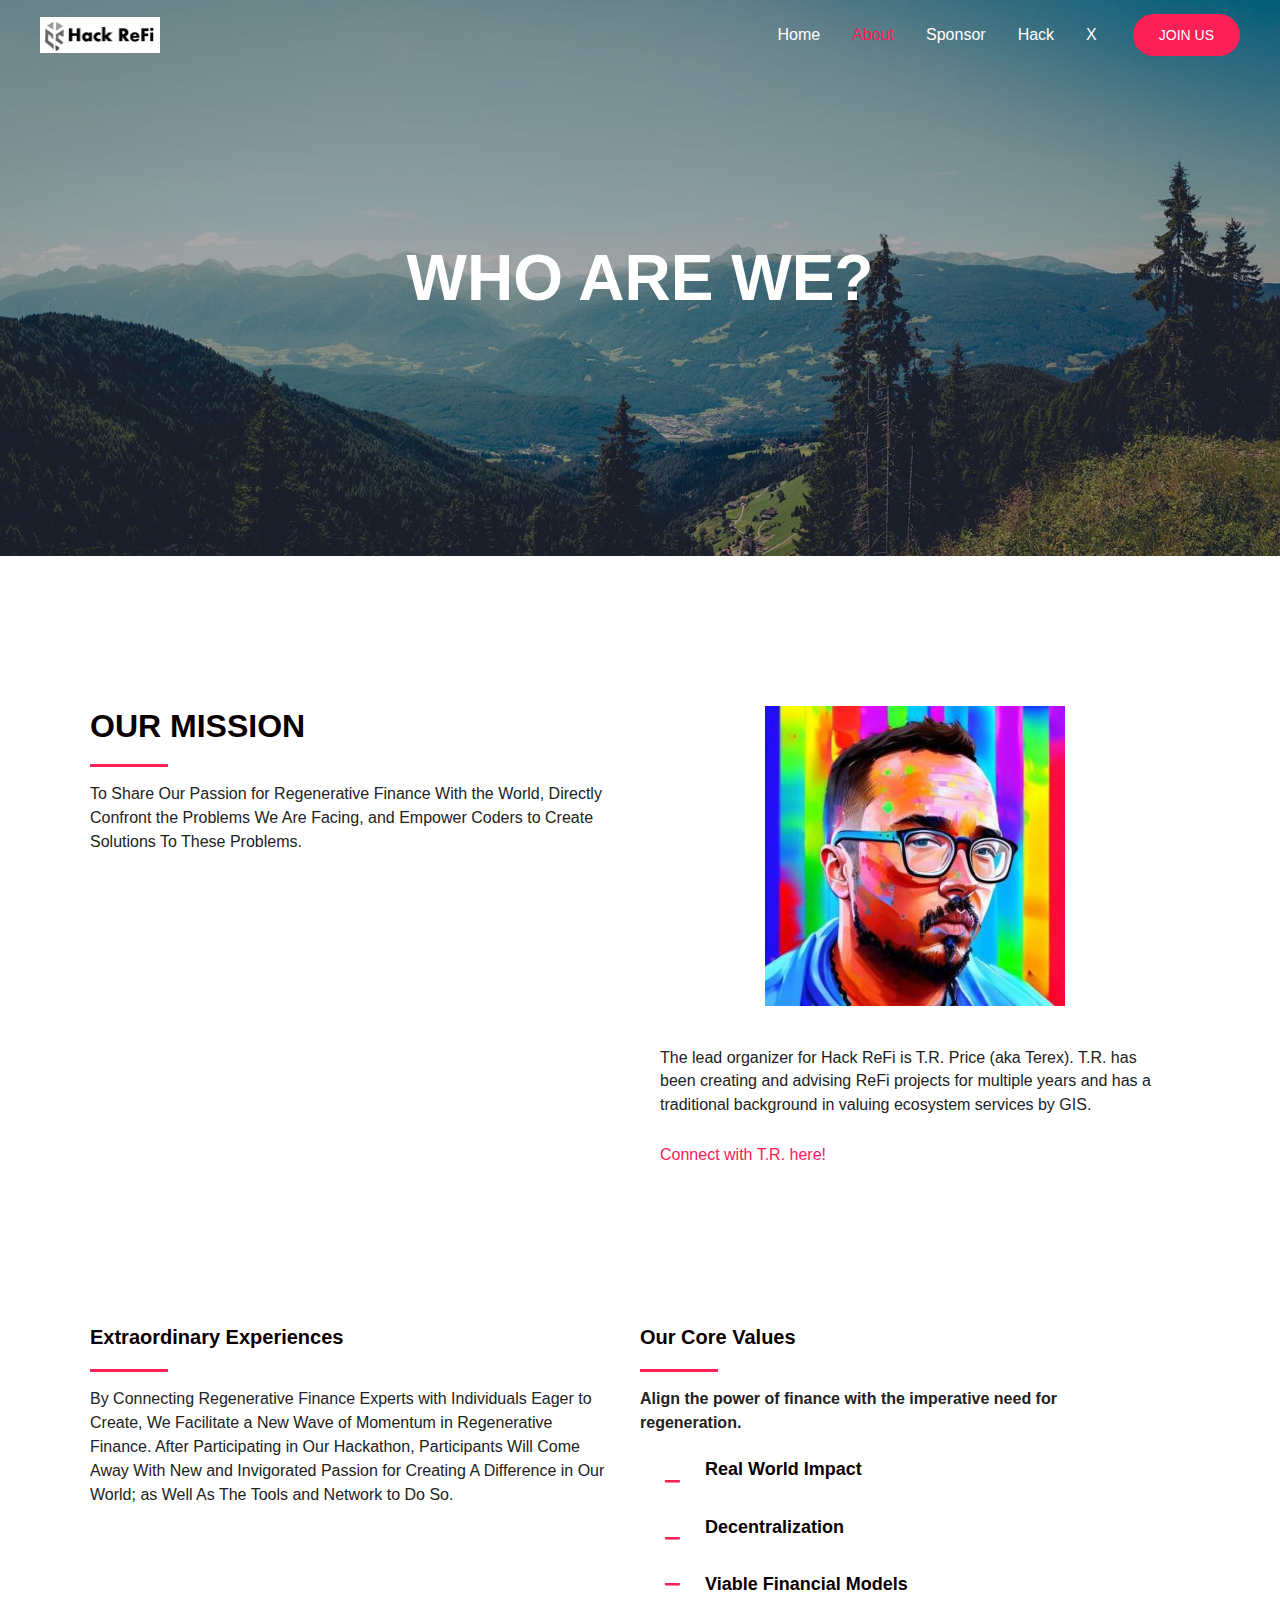
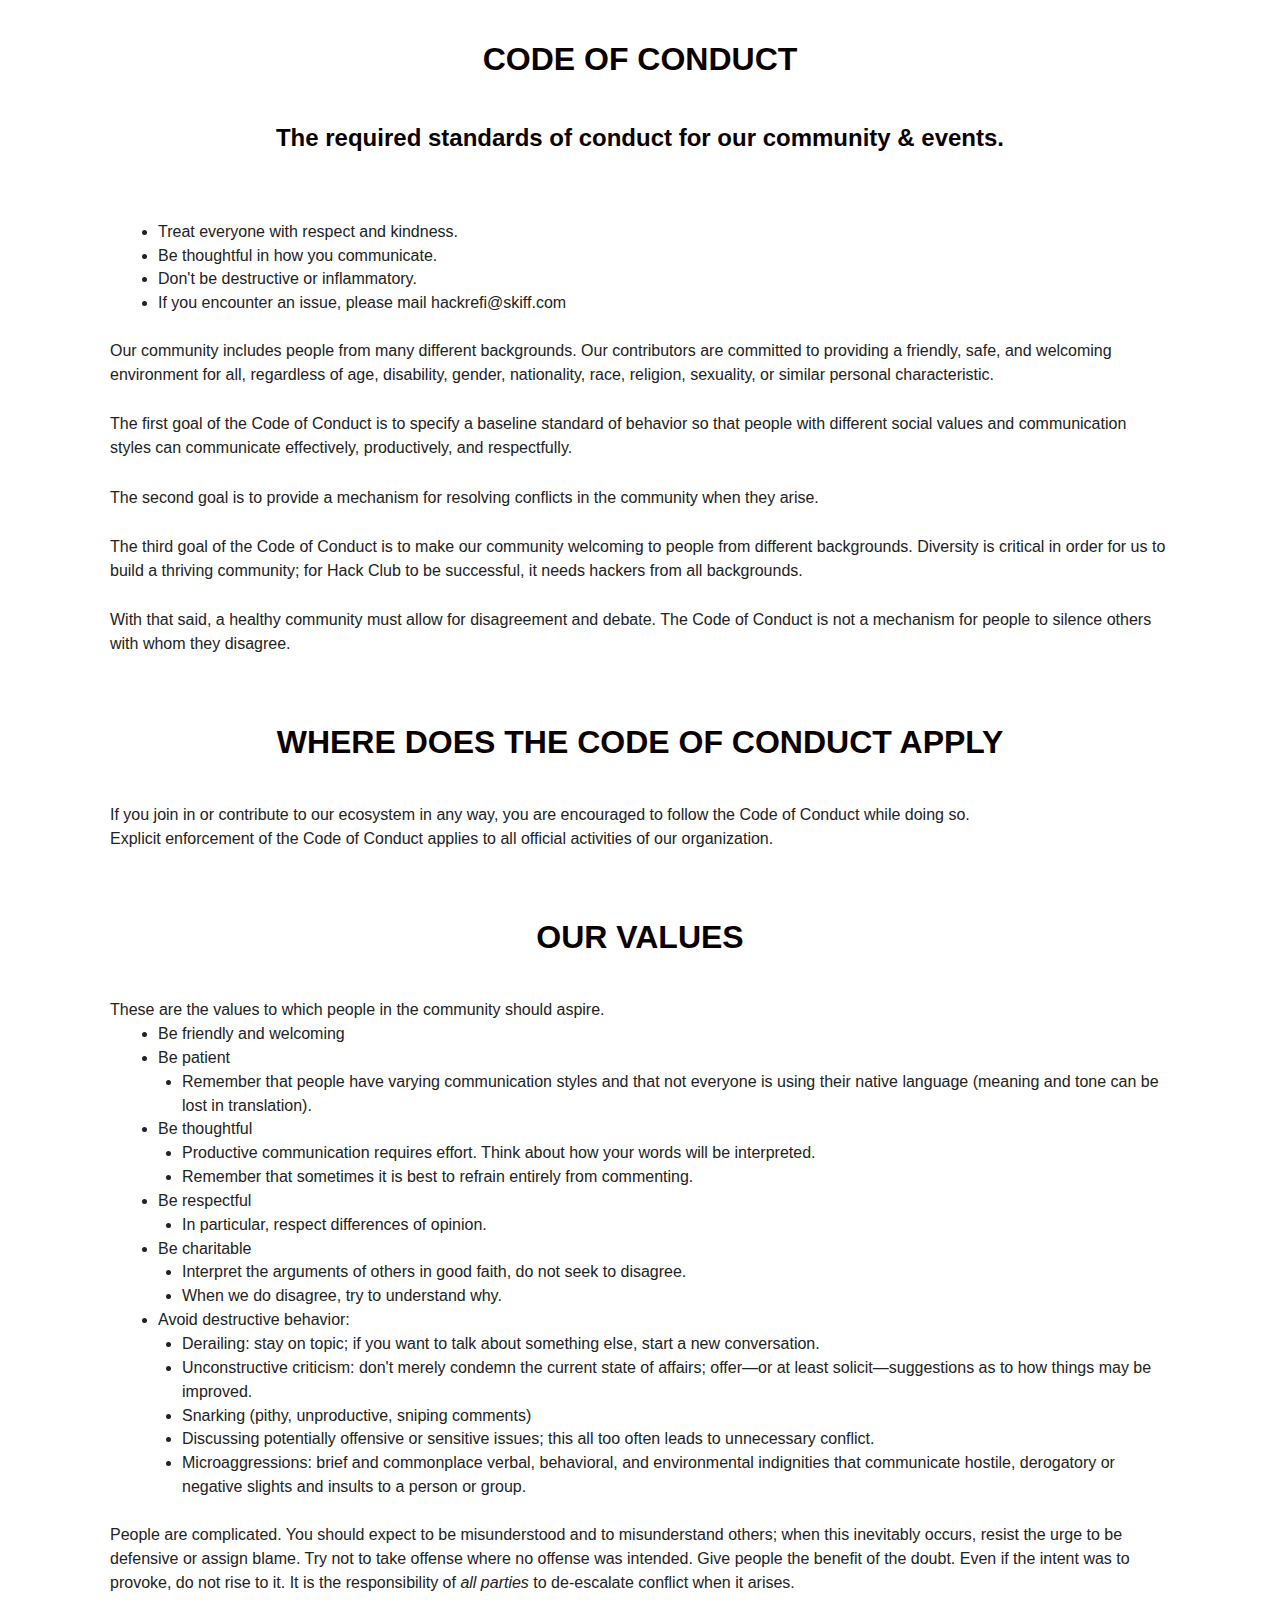
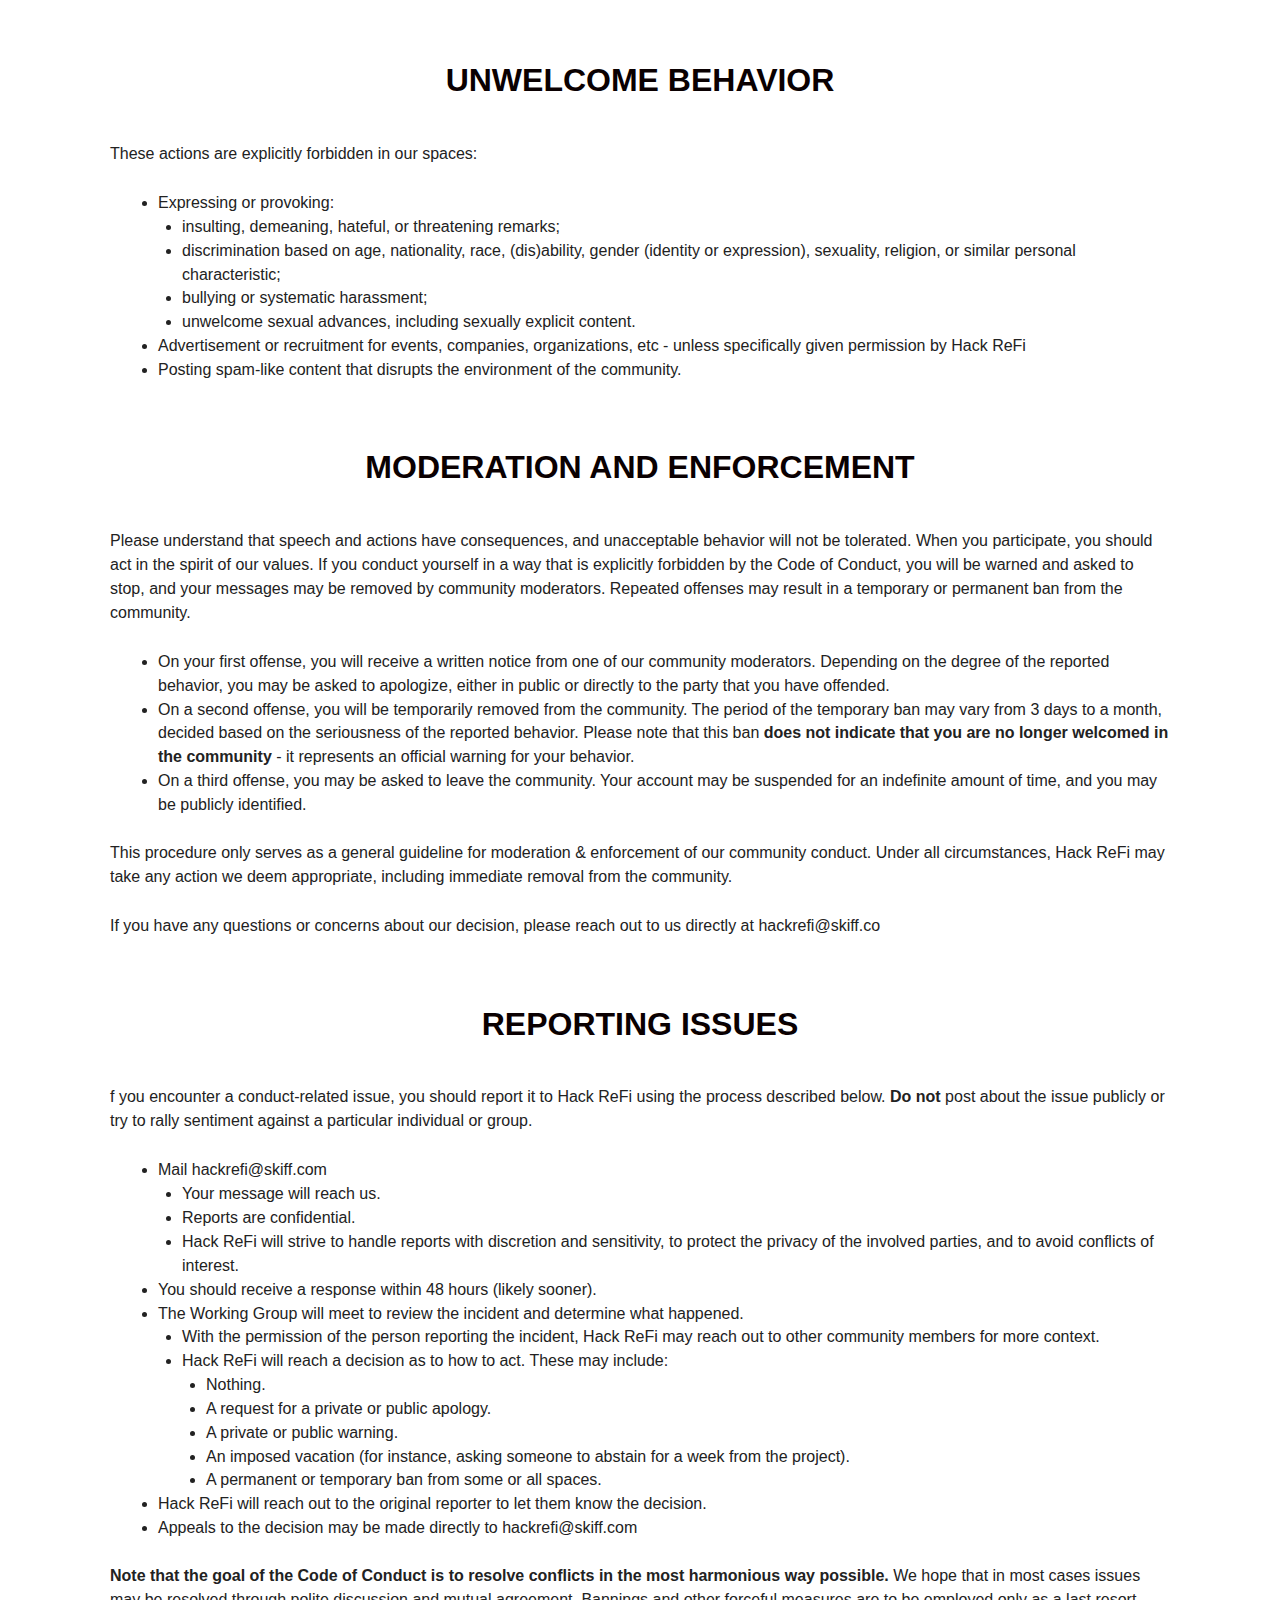
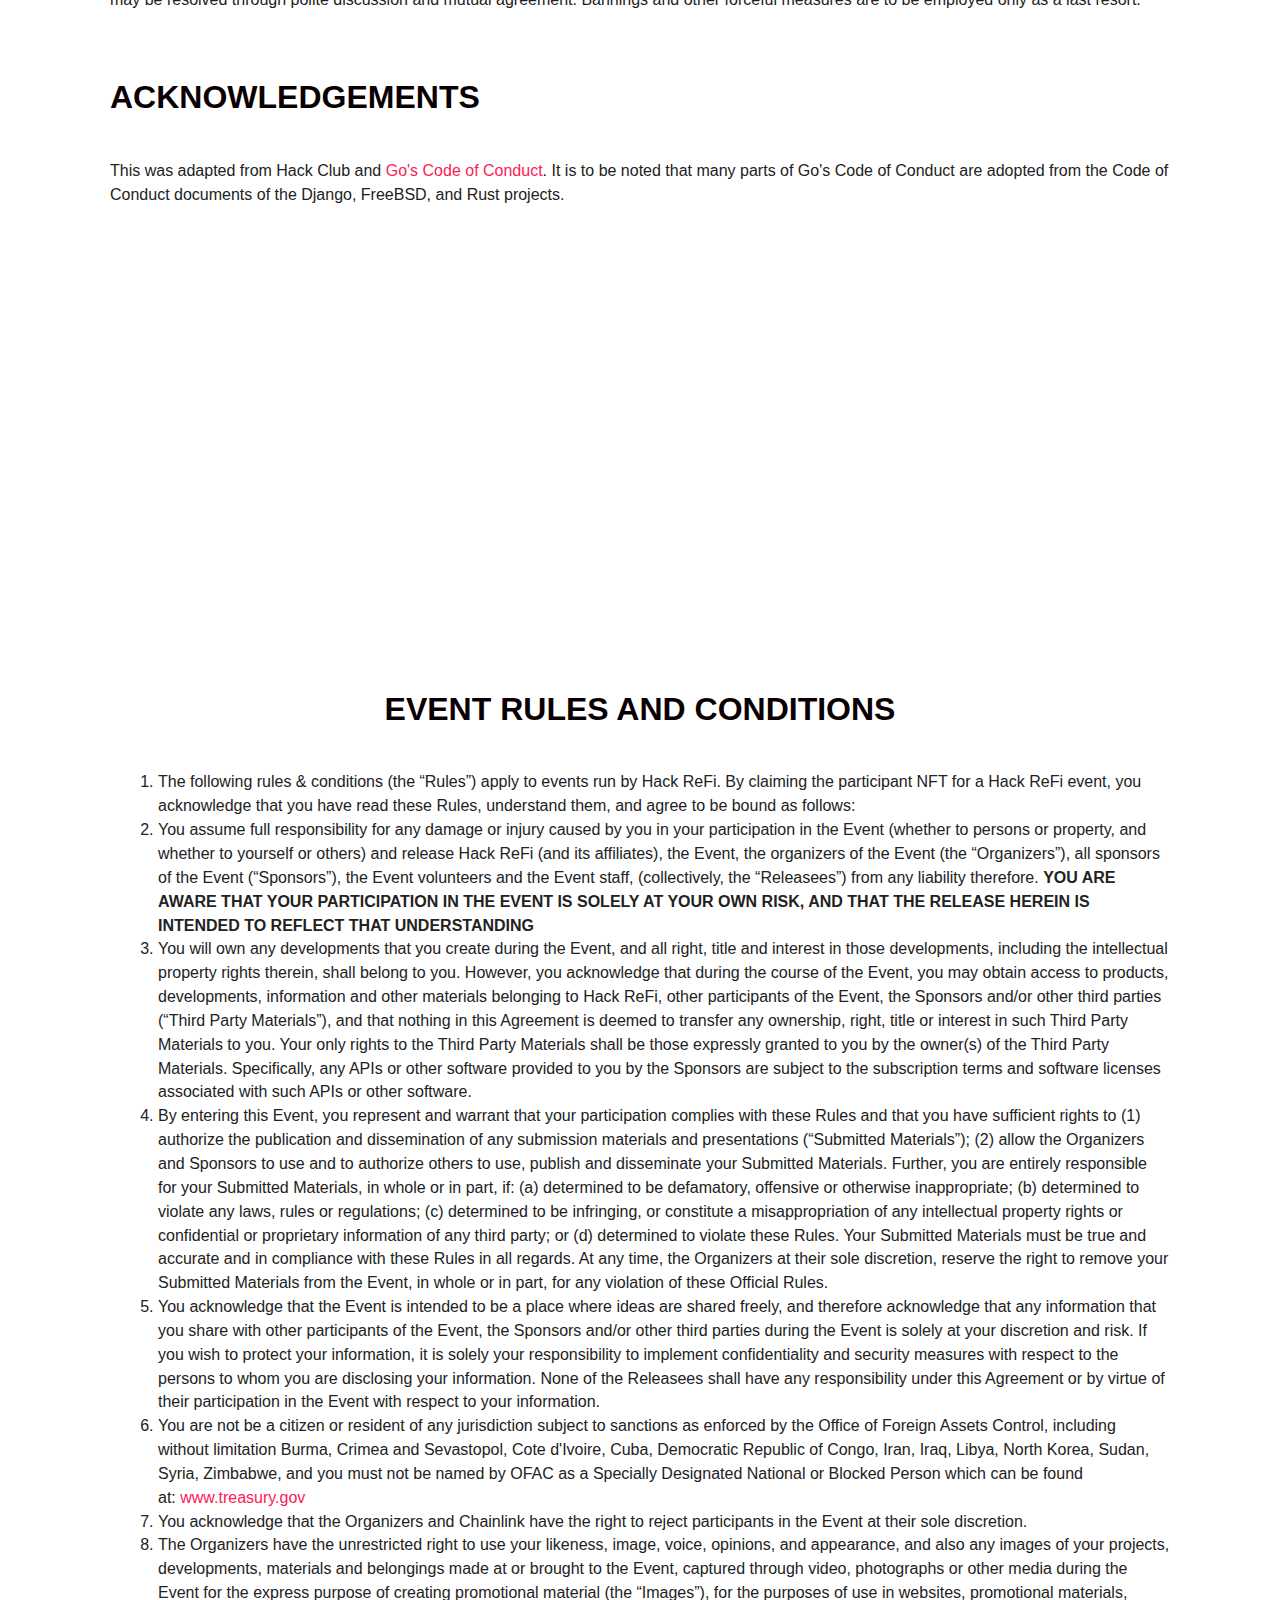
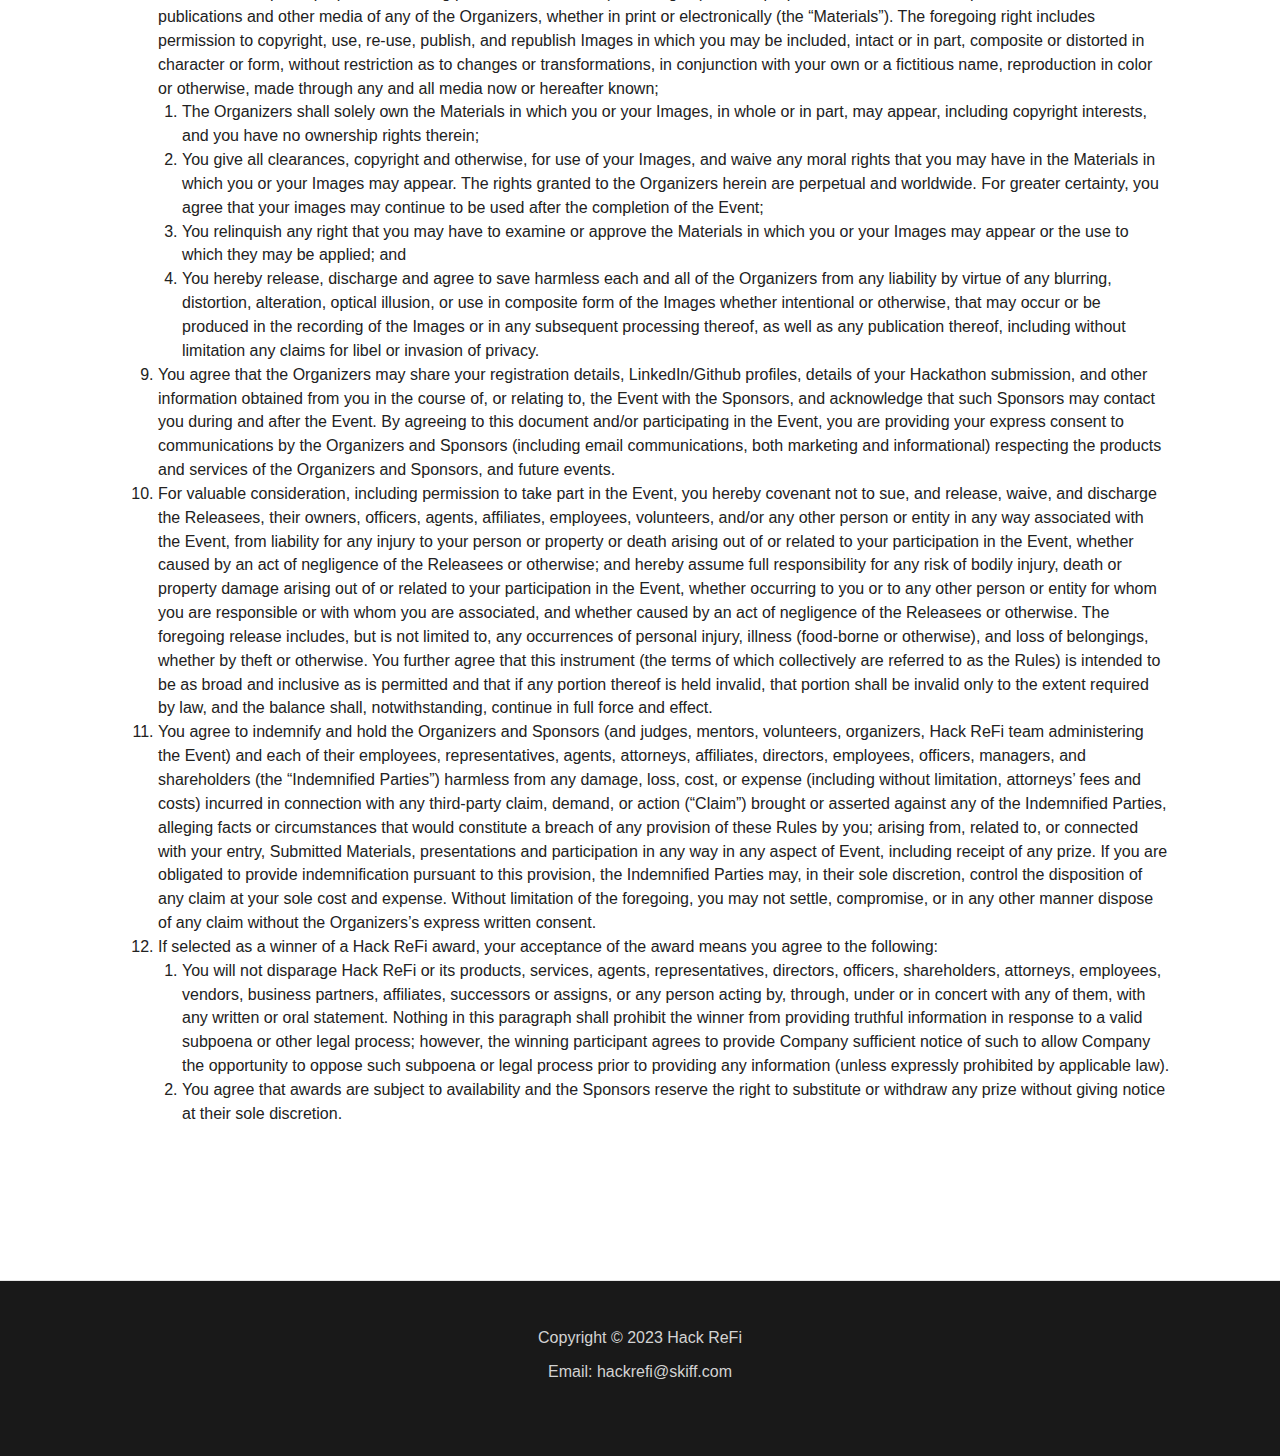
==== commit ad81998c: "Add Personal Info" ====
--- a/about/index.htm
+++ b/about/index.htm
@@ -10,7 +10,7 @@
 <link rel="alternate" type="application/rss+xml" title="Hack ReFi &raquo; Feed" href="../feed/index.htm">
 <link rel="alternate" type="application/rss+xml" title="Hack ReFi &raquo; Comments Feed" href="../comments/feed/index.htm">
 <script>
-window._wpemojiSettings = {"baseUrl":"https:\/\/s.w.org\/images\/core\/emoji\/14.0.0\/72x72\/","ext":".png","svgUrl":"https:\/\/s.w.org\/images\/core\/emoji\/14.0.0\/svg\/","svgExt":".svg","source":{"concatemoji":"http:\/\/hackrefinew.local\/wp-includes\/js\/wp-emoji-release.min.js?ver=6.3.1"}};
+window._wpemojiSettings = {"baseUrl":"https:\/\/s.w.org\/images\/core\/emoji\/14.0.0\/72x72\/","ext":".png","svgUrl":"https:\/\/s.w.org\/images\/core\/emoji\/14.0.0\/svg\/","svgExt":".svg","source":{"concatemoji":"http:\/\/hackrefinew.local\/wp-includes\/js\/wp-emoji-release.min.js?ver=6.3.2"}};
 /*! This file is auto-generated */
 !function(i,n){var o,s,e;function c(e){try{var t={supportTests:e,timestamp:(new Date).valueOf()};sessionStorage.setItem(o,JSON.stringify(t))}catch(e){}}function p(e,t,n){e.clearRect(0,0,e.canvas.width,e.canvas.height),e.fillText(t,0,0);var t=new Uint32Array(e.getImageData(0,0,e.canvas.width,e.canvas.height).data),r=(e.clearRect(0,0,e.canvas.width,e.canvas.height),e.fillText(n,0,0),new Uint32Array(e.getImageData(0,0,e.canvas.width,e.canvas.height).data));return t.every(function(e,t){return e===r[t]})}function u(e,t,n){switch(t){case"flag":return n(e,"\ud83c\udff3\ufe0f\u200d\u26a7\ufe0f","\ud83c\udff3\ufe0f\u200b\u26a7\ufe0f")?!1:!n(e,"\ud83c\uddfa\ud83c\uddf3","\ud83c\uddfa\u200b\ud83c\uddf3")&&!n(e,"\ud83c\udff4\udb40\udc67\udb40\udc62\udb40\udc65\udb40\udc6e\udb40\udc67\udb40\udc7f","\ud83c\udff4\u200b\udb40\udc67\u200b\udb40\udc62\u200b\udb40\udc65\u200b\udb40\udc6e\u200b\udb40\udc67\u200b\udb40\udc7f");case"emoji":return!n(e,"\ud83e\udef1\ud83c\udffb\u200d\ud83e\udef2\ud83c\udfff","\ud83e\udef1\ud83c\udffb\u200b\ud83e\udef2\ud83c\udfff")}return!1}function f(e,t,n){var r="undefined"!=typeof WorkerGlobalScope&&self instanceof WorkerGlobalScope?new OffscreenCanvas(300,150):i.createElement("canvas"),a=r.getContext("2d",{willReadFrequently:!0}),o=(a.textBaseline="top",a.font="600 32px Arial",{});return e.forEach(function(e){o[e]=t(a,e,n)}),o}function t(e){var t=i.createElement("script");t.src=e,t.defer=!0,i.head.appendChild(t)}"undefined"!=typeof Promise&&(o="wpEmojiSettingsSupports",s=["flag","emoji"],n.supports={everything:!0,everythingExceptFlag:!0},e=new Promise(function(e){i.addEventListener("DOMContentLoaded",e,{once:!0})}),new Promise(function(t){var n=function(){try{var e=JSON.parse(sessionStorage.getItem(o));if("object"==typeof e&&"number"==typeof e.timestamp&&(new Date).valueOf()<e.timestamp+604800&&"object"==typeof e.supportTests)return e.supportTests}catch(e){}return null}();if(!n){if("undefined"!=typeof Worker&&"undefined"!=typeof OffscreenCanvas&&"undefined"!=typeof URL&&URL.createObjectURL&&"undefined"!=typeof Blob)try{var e="postMessage("+f.toString()+"("+[JSON.stringify(s),u.toString(),p.toString()].join(",")+"));",r=new Blob([e],{type:"text/javascript"}),a=new Worker(URL.createObjectURL(r),{name:"wpTestEmojiSupports"});return void(a.onmessage=function(e){c(n=e.data),a.terminate(),t(n)})}catch(e){}c(n=f(s,u,p))}t(n)}).then(function(e){for(var t in e)n.supports[t]=e[t],n.supports.everything=n.supports.everything&&n.supports[t],"flag"!==t&&(n.supports.everythingExceptFlag=n.supports.everythingExceptFlag&&n.supports[t]);n.supports.everythingExceptFlag=n.supports.everythingExceptFlag&&!n.supports.flag,n.DOMReady=!1,n.readyCallback=function(){n.DOMReady=!0}}).then(function(){return e}).then(function(){var e;n.supports.everything||(n.readyCallback(),(e=n.source||{}).concatemoji?t(e.concatemoji):e.wpemoji&&e.twemoji&&(t(e.twemoji),t(e.wpemoji)))}))}((window,document),window._wpemojiSettings);
 </script>
@@ -34,7 +34,7 @@
 .ast-no-sidebar .entry-content .alignfull {margin-left: calc( -50vw + 50%);margin-right: calc( -50vw + 50%);max-width: 100vw;width: 100vw;}.ast-no-sidebar .entry-content .alignwide {margin-left: calc(-41vw + 50%);margin-right: calc(-41vw + 50%);max-width: unset;width: unset;}.ast-no-sidebar .entry-content .alignfull .alignfull,.ast-no-sidebar .entry-content .alignfull .alignwide,.ast-no-sidebar .entry-content .alignwide .alignfull,.ast-no-sidebar .entry-content .alignwide .alignwide,.ast-no-sidebar .entry-content .wp-block-column .alignfull,.ast-no-sidebar .entry-content .wp-block-column .alignwide{width: 100%;margin-left: auto;margin-right: auto;}.wp-block-gallery,.blocks-gallery-grid {margin: 0;}.wp-block-separator {max-width: 100px;}.wp-block-separator.is-style-wide,.wp-block-separator.is-style-dots {max-width: none;}.entry-content .has-2-columns .wp-block-column:first-child {padding-right: 10px;}.entry-content .has-2-columns .wp-block-column:last-child {padding-left: 10px;}@media (max-width: 782px) {.entry-content .wp-block-columns .wp-block-column {flex-basis: 100%;}.entry-content .has-2-columns .wp-block-column:first-child {padding-right: 0;}.entry-content .has-2-columns .wp-block-column:last-child {padding-left: 0;}}body .entry-content .wp-block-latest-posts {margin-left: 0;}body .entry-content .wp-block-latest-posts li {list-style: none;}.ast-no-sidebar .ast-container .entry-content .wp-block-latest-posts {margin-left: 0;}.ast-header-break-point .entry-content .alignwide {margin-left: auto;margin-right: auto;}.entry-content .blocks-gallery-item img {margin-bottom: auto;}.wp-block-pullquote {border-top: 4px solid #555d66;border-bottom: 4px solid #555d66;color: #40464d;}:root{--ast-container-default-xlg-padding:6.67em;--ast-container-default-lg-padding:5.67em;--ast-container-default-slg-padding:4.34em;--ast-container-default-md-padding:3.34em;--ast-container-default-sm-padding:6.67em;--ast-container-default-xs-padding:2.4em;--ast-container-default-xxs-padding:1.4em;--ast-code-block-background:#EEEEEE;--ast-comment-inputs-background:#FAFAFA;}html{font-size:100%;}a,.page-title{color:#fb2056;}a:hover,a:focus{color:#fb2056;}body,button,input,select,textarea,.ast-button,.ast-custom-button{font-family:'Noto Sans',sans-serif;font-weight:400;font-size:16px;font-size:1rem;line-height:1.49em;}blockquote{color:#000000;}h1,.entry-content h1,h2,.entry-content h2,h3,.entry-content h3,h4,.entry-content h4,h5,.entry-content h5,h6,.entry-content h6,.site-title,.site-title a{font-family:'Montserrat',sans-serif;font-weight:700;}.site-title{font-size:22px;font-size:1.375rem;display:none;}header .custom-logo-link img{max-width:120px;}.astra-logo-svg{width:120px;}.site-header .site-description{font-size:15px;font-size:0.9375rem;display:none;}.entry-title{font-size:30px;font-size:1.875rem;}h1,.entry-content h1{font-size:64px;font-size:4rem;font-family:'Montserrat',sans-serif;text-transform:uppercase;}h2,.entry-content h2{font-size:32px;font-size:2rem;font-family:'Montserrat',sans-serif;text-transform:uppercase;}h3,.entry-content h3{font-size:24px;font-size:1.5rem;font-family:'Montserrat',sans-serif;}h4,.entry-content h4{font-size:20px;font-size:1.25rem;font-family:'Montserrat',sans-serif;}h5,.entry-content h5{font-size:18px;font-size:1.125rem;font-family:'Montserrat',sans-serif;}h6,.entry-content h6{font-size:15px;font-size:0.9375rem;font-family:'Montserrat',sans-serif;}::selection{background-color:#fb2056;color:#ffffff;}body,h1,.entry-title a,.entry-content h1,h2,.entry-content h2,h3,.entry-content h3,h4,.entry-content h4,h5,.entry-content h5,h6,.entry-content h6{color:#222222;}.tagcloud a:hover,.tagcloud a:focus,.tagcloud a.current-item{color:#ffffff;border-color:#fb2056;background-color:#fb2056;}input:focus,input[type="text"]:focus,input[type="email"]:focus,input[type="url"]:focus,input[type="password"]:focus,input[type="reset"]:focus,input[type="search"]:focus,textarea:focus{border-color:#fb2056;}input[type="radio"]:checked,input[type=reset],input[type="checkbox"]:checked,input[type="checkbox"]:hover:checked,input[type="checkbox"]:focus:checked,input[type=range]::-webkit-slider-thumb{border-color:#fb2056;background-color:#fb2056;box-shadow:none;}.site-footer a:hover + .post-count,.site-footer a:focus + .post-count{background:#fb2056;border-color:#fb2056;}.single .nav-links .nav-previous,.single .nav-links .nav-next{color:#fb2056;}.entry-meta,.entry-meta *{line-height:1.45;color:#fb2056;}.entry-meta a:hover,.entry-meta a:hover *,.entry-meta a:focus,.entry-meta a:focus *,.page-links > .page-link,.page-links .page-link:hover,.post-navigation a:hover{color:#fb2056;}#cat option,.secondary .calendar_wrap thead a,.secondary .calendar_wrap thead a:visited{color:#fb2056;}.secondary .calendar_wrap #today,.ast-progress-val span{background:#fb2056;}.secondary a:hover + .post-count,.secondary a:focus + .post-count{background:#fb2056;border-color:#fb2056;}.calendar_wrap #today > a{color:#ffffff;}.page-links .page-link,.single .post-navigation a{color:#fb2056;}.widget-title,.widget .wp-block-heading{font-size:22px;font-size:1.375rem;color:#222222;}a:focus-visible,.ast-menu-toggle:focus-visible,.site .skip-link:focus-visible,.wp-block-loginout input:focus-visible,.wp-block-search.wp-block-search__button-inside .wp-block-search__inside-wrapper,.ast-header-navigation-arrow:focus-visible,.woocommerce .wc-proceed-to-checkout > .checkout-button:focus-visible,.woocommerce .woocommerce-MyAccount-navigation ul li a:focus-visible,.ast-orders-table__row .ast-orders-table__cell:focus-visible,.woocommerce .woocommerce-order-details .order-again > .button:focus-visible,.woocommerce .woocommerce-message a.button.wc-forward:focus-visible,.woocommerce #minus_qty:focus-visible,.woocommerce #plus_qty:focus-visible,a#ast-apply-coupon:focus-visible,.woocommerce .woocommerce-info a:focus-visible,.woocommerce .astra-shop-summary-wrap a:focus-visible,.woocommerce a.wc-forward:focus-visible,#ast-apply-coupon:focus-visible,.woocommerce-js .woocommerce-mini-cart-item a.remove:focus-visible{outline-style:dotted;outline-color:inherit;outline-width:thin;border-color:transparent;}input:focus,input[type="text"]:focus,input[type="email"]:focus,input[type="url"]:focus,input[type="password"]:focus,input[type="reset"]:focus,input[type="search"]:focus,input[type="number"]:focus,textarea:focus,.wp-block-search__input:focus,[data-section="section-header-mobile-trigger"] .ast-button-wrap .ast-mobile-menu-trigger-minimal:focus,.ast-mobile-popup-drawer.active .menu-toggle-close:focus,.woocommerce-ordering select.orderby:focus,#ast-scroll-top:focus,#coupon_code:focus,.woocommerce-page #comment:focus,.woocommerce #reviews #respond input#submit:focus,.woocommerce a.add_to_cart_button:focus,.woocommerce .button.single_add_to_cart_button:focus,.woocommerce .woocommerce-cart-form button:focus,.woocommerce .woocommerce-cart-form__cart-item .quantity .qty:focus,.woocommerce .woocommerce-billing-fields .woocommerce-billing-fields__field-wrapper .woocommerce-input-wrapper > .input-text:focus,.woocommerce #order_comments:focus,.woocommerce #place_order:focus,.woocommerce .woocommerce-address-fields .woocommerce-address-fields__field-wrapper .woocommerce-input-wrapper > .input-text:focus,.woocommerce .woocommerce-MyAccount-content form button:focus,.woocommerce .woocommerce-MyAccount-content .woocommerce-EditAccountForm .woocommerce-form-row .woocommerce-Input.input-text:focus,.woocommerce .ast-woocommerce-container .woocommerce-pagination ul.page-numbers li a:focus,body #content .woocommerce form .form-row .select2-container--default .select2-selection--single:focus,#ast-coupon-code:focus,.woocommerce.woocommerce-js .quantity input[type=number]:focus,.woocommerce-js .woocommerce-mini-cart-item .quantity input[type=number]:focus,.woocommerce p#ast-coupon-trigger:focus{border-style:dotted;border-color:inherit;border-width:thin;outline-color:transparent;}.site-logo-img img{ transition:all 0.2s linear;}.ast-page-builder-template .hentry {margin: 0;}.ast-page-builder-template .site-content > .ast-container {max-width: 100%;padding: 0;}.ast-page-builder-template .site-content #primary {padding: 0;margin: 0;}.ast-page-builder-template .no-results {text-align: center;margin: 4em auto;}.ast-page-builder-template .ast-pagination {padding: 2em;}.ast-page-builder-template .entry-header.ast-no-title.ast-no-thumbnail {margin-top: 0;}.ast-page-builder-template .entry-header.ast-header-without-markup {margin-top: 0;margin-bottom: 0;}.ast-page-builder-template .entry-header.ast-no-title.ast-no-meta {margin-bottom: 0;}.ast-page-builder-template.single .post-navigation {padding-bottom: 2em;}.ast-page-builder-template.single-post .site-content > .ast-container {max-width: 100%;}.ast-page-builder-template .entry-header {margin-top: 4em;margin-left: auto;margin-right: auto;padding-left: 20px;padding-right: 20px;}.single.ast-page-builder-template .entry-header {padding-left: 20px;padding-right: 20px;}.ast-page-builder-template .ast-archive-description {margin: 4em auto 0;padding-left: 20px;padding-right: 20px;}.ast-page-builder-template.ast-no-sidebar .entry-content .alignwide {margin-left: 0;margin-right: 0;}.ast-header-break-point #ast-desktop-header{display:none;}@media (min-width:921px){#ast-mobile-header{display:none;}}.wp-block-buttons.aligncenter{justify-content:center;}@media (max-width:782px){.entry-content .wp-block-columns .wp-block-column{margin-left:0px;}}.wp-block-image.aligncenter{margin-left:auto;margin-right:auto;}.wp-block-table.aligncenter{margin-left:auto;margin-right:auto;}@media (max-width:921px){.ast-separate-container #primary,.ast-separate-container #secondary{padding:1.5em 0;}#primary,#secondary{padding:1.5em 0;margin:0;}.ast-left-sidebar #content > .ast-container{display:flex;flex-direction:column-reverse;width:100%;}.ast-separate-container .ast-article-post,.ast-separate-container .ast-article-single{padding:1.5em 2.14em;}.ast-author-box img.avatar{margin:20px 0 0 0;}}@media (min-width:922px){.ast-separate-container.ast-right-sidebar #primary,.ast-separate-container.ast-left-sidebar #primary{border:0;}.search-no-results.ast-separate-container #primary{margin-bottom:4em;}}.elementor-button-wrapper .elementor-button{border-style:solid;text-decoration:none;border-top-width:0;border-right-width:0;border-left-width:0;border-bottom-width:0;}body .elementor-button.elementor-size-sm,body .elementor-button.elementor-size-xs,body .elementor-button.elementor-size-md,body .elementor-button.elementor-size-lg,body .elementor-button.elementor-size-xl,body .elementor-button{border-top-left-radius:60px;border-top-right-radius:60px;border-bottom-right-radius:60px;border-bottom-left-radius:60px;padding-top:10px;padding-right:40px;padding-bottom:10px;padding-left:40px;}.elementor-button-wrapper .elementor-button{border-color:#fb2056;background-color:#fb2056;}.elementor-button-wrapper .elementor-button:hover,.elementor-button-wrapper .elementor-button:focus{color:#ffffff;background-color:#fb2056;border-color:#fb2056;}.wp-block-button .wp-block-button__link ,.elementor-button-wrapper .elementor-button,.elementor-button-wrapper .elementor-button:visited{color:#ffffff;}.elementor-button-wrapper .elementor-button{font-size:14px;font-size:0.875rem;line-height:1.9em;text-transform:uppercase;}body .elementor-button.elementor-size-sm,body .elementor-button.elementor-size-xs,body .elementor-button.elementor-size-md,body .elementor-button.elementor-size-lg,body .elementor-button.elementor-size-xl,body .elementor-button{font-size:14px;font-size:0.875rem;}.wp-block-button .wp-block-button__link:hover,.wp-block-button .wp-block-button__link:focus{color:#ffffff;background-color:#fb2056;border-color:#fb2056;}.wp-block-button .wp-block-button__link{border-top-width:0;border-right-width:0;border-left-width:0;border-bottom-width:0;border-color:#fb2056;background-color:#fb2056;color:#ffffff;font-family:inherit;font-weight:inherit;line-height:1.9em;text-transform:uppercase;font-size:14px;font-size:0.875rem;border-top-left-radius:60px;border-top-right-radius:60px;border-bottom-right-radius:60px;border-bottom-left-radius:60px;padding-top:10px;padding-right:40px;padding-bottom:10px;padding-left:40px;}.menu-toggle,button,.ast-button,.ast-custom-button,.button,input#submit,input[type="button"],input[type="submit"],input[type="reset"]{border-style:solid;border-top-width:0;border-right-width:0;border-left-width:0;border-bottom-width:0;color:#ffffff;border-color:#fb2056;background-color:#fb2056;padding-top:10px;padding-right:40px;padding-bottom:10px;padding-left:40px;font-family:inherit;font-weight:inherit;font-size:14px;font-size:0.875rem;line-height:1.9em;text-transform:uppercase;border-top-left-radius:60px;border-top-right-radius:60px;border-bottom-right-radius:60px;border-bottom-left-radius:60px;}button:focus,.menu-toggle:hover,button:hover,.ast-button:hover,.ast-custom-button:hover .button:hover,.ast-custom-button:hover ,input[type=reset]:hover,input[type=reset]:focus,input#submit:hover,input#submit:focus,input[type="button"]:hover,input[type="button"]:focus,input[type="submit"]:hover,input[type="submit"]:focus{color:#ffffff;background-color:#fb2056;border-color:#fb2056;}@media (max-width:921px){.ast-mobile-header-stack .main-header-bar .ast-search-menu-icon{display:inline-block;}.ast-header-break-point.ast-header-custom-item-outside .ast-mobile-header-stack .main-header-bar .ast-search-icon{margin:0;}.ast-comment-avatar-wrap img{max-width:2.5em;}.ast-separate-container .ast-comment-list li.depth-1{padding:1.5em 2.14em;}.ast-separate-container .comment-respond{padding:2em 2.14em;}.ast-comment-meta{padding:0 1.8888em 1.3333em;}}@media (min-width:544px){.ast-container{max-width:100%;}}@media (max-width:544px){.ast-separate-container .ast-article-post,.ast-separate-container .ast-article-single,.ast-separate-container .comments-title,.ast-separate-container .ast-archive-description{padding:1.5em 1em;}.ast-separate-container #content .ast-container{padding-left:0.54em;padding-right:0.54em;}.ast-separate-container .ast-comment-list li.depth-1{padding:1.5em 1em;margin-bottom:1.5em;}.ast-separate-container .ast-comment-list .bypostauthor{padding:.5em;}.ast-search-menu-icon.ast-dropdown-active .search-field{width:170px;}}.ast-no-sidebar.ast-separate-container .entry-content .alignfull {margin-left: -6.67em;margin-right: -6.67em;width: auto;}@media (max-width: 1200px) {.ast-no-sidebar.ast-separate-container .entry-content .alignfull {margin-left: -2.4em;margin-right: -2.4em;}}@media (max-width: 768px) {.ast-no-sidebar.ast-separate-container .entry-content .alignfull {margin-left: -2.14em;margin-right: -2.14em;}}@media (max-width: 544px) {.ast-no-sidebar.ast-separate-container .entry-content .alignfull {margin-left: -1em;margin-right: -1em;}}.ast-no-sidebar.ast-separate-container .entry-content .alignwide {margin-left: -20px;margin-right: -20px;}.ast-no-sidebar.ast-separate-container .entry-content .wp-block-column .alignfull,.ast-no-sidebar.ast-separate-container .entry-content .wp-block-column .alignwide {margin-left: auto;margin-right: auto;width: 100%;}@media (max-width:921px){.site-title{display:none;}.site-header .site-description{display:none;}.entry-title{font-size:30px;}h1,.entry-content h1{font-size:44px;}h2,.entry-content h2{font-size:25px;}h3,.entry-content h3{font-size:20px;}}@media (max-width:544px){.widget-title{font-size:21px;font-size:1.4rem;}body,button,input,select,textarea,.ast-button,.ast-custom-button{font-size:15px;font-size:0.9375rem;}#secondary,#secondary button,#secondary input,#secondary select,#secondary textarea{font-size:15px;font-size:0.9375rem;}.site-title{font-size:20px;font-size:1.25rem;display:none;}.site-header .site-description{font-size:14px;font-size:0.875rem;display:none;}.entry-title{font-size:30px;}h1,.entry-content h1{font-size:30px;}h2,.entry-content h2{font-size:24px;}h3,.entry-content h3{font-size:20px;}h4,.entry-content h4{font-size:19px;font-size:1.1875rem;}h5,.entry-content h5{font-size:16px;font-size:1rem;}h6,.entry-content h6{font-size:15px;font-size:0.9375rem;}header .custom-logo-link img,.ast-header-break-point .site-branding img,.ast-header-break-point .custom-logo-link img{max-width:130px;}.astra-logo-svg{width:130px;}.ast-header-break-point .site-logo-img .custom-mobile-logo-link img{max-width:130px;}}@media (max-width:921px){html{font-size:91.2%;}}@media (max-width:544px){html{font-size:100%;}}@media (min-width:922px){.ast-container{max-width:1240px;}}@font-face {font-family: "Astra";src: url(../wp-content/themes/astra/assets/fonts/astra.woff) format("woff"),url(../wp-content/themes/astra/assets/fonts/astra.ttf) format("truetype"),url(../wp-content/themes/astra/assets/fonts/astra.svg) format("svg");font-weight: normal;font-style: normal;font-display: fallback;}@media (min-width:922px){.main-header-menu .sub-menu .menu-item.ast-left-align-sub-menu:hover > .sub-menu,.main-header-menu .sub-menu .menu-item.ast-left-align-sub-menu.focus > .sub-menu{margin-left:-0px;}}.ast-theme-transparent-header [data-section="section-header-mobile-trigger"] .ast-button-wrap .ast-mobile-menu-trigger-fill,.ast-theme-transparent-header [data-section="section-header-mobile-trigger"] .ast-button-wrap .ast-mobile-menu-trigger-minimal{border:none;}.footer-widget-area[data-section^="section-fb-html-"] .ast-builder-html-element{text-align:center;}.astra-icon-down_arrow::after {content: "\e900";font-family: Astra;}.astra-icon-close::after {content: "\e5cd";font-family: Astra;}.astra-icon-drag_handle::after {content: "\e25d";font-family: Astra;}.astra-icon-format_align_justify::after {content: "\e235";font-family: Astra;}.astra-icon-menu::after {content: "\e5d2";font-family: Astra;}.astra-icon-reorder::after {content: "\e8fe";font-family: Astra;}.astra-icon-search::after {content: "\e8b6";font-family: Astra;}.astra-icon-zoom_in::after {content: "\e56b";font-family: Astra;}.astra-icon-check-circle::after {content: "\e901";font-family: Astra;}.astra-icon-shopping-cart::after {content: "\f07a";font-family: Astra;}.astra-icon-shopping-bag::after {content: "\f290";font-family: Astra;}.astra-icon-shopping-basket::after {content: "\f291";font-family: Astra;}.astra-icon-circle-o::after {content: "\e903";font-family: Astra;}.astra-icon-certificate::after {content: "\e902";font-family: Astra;}blockquote {padding: 1.2em;}:root .has-ast-global-color-0-color{color:var(--ast-global-color-0);}:root .has-ast-global-color-0-background-color{background-color:var(--ast-global-color-0);}:root .wp-block-button .has-ast-global-color-0-color{color:var(--ast-global-color-0);}:root .wp-block-button .has-ast-global-color-0-background-color{background-color:var(--ast-global-color-0);}:root .has-ast-global-color-1-color{color:var(--ast-global-color-1);}:root .has-ast-global-color-1-background-color{background-color:var(--ast-global-color-1);}:root .wp-block-button .has-ast-global-color-1-color{color:var(--ast-global-color-1);}:root .wp-block-button .has-ast-global-color-1-background-color{background-color:var(--ast-global-color-1);}:root .has-ast-global-color-2-color{color:var(--ast-global-color-2);}:root .has-ast-global-color-2-background-color{background-color:var(--ast-global-color-2);}:root .wp-block-button .has-ast-global-color-2-color{color:var(--ast-global-color-2);}:root .wp-block-button .has-ast-global-color-2-background-color{background-color:var(--ast-global-color-2);}:root .has-ast-global-color-3-color{color:var(--ast-global-color-3);}:root .has-ast-global-color-3-background-color{background-color:var(--ast-global-color-3);}:root .wp-block-button .has-ast-global-color-3-color{color:var(--ast-global-color-3);}:root .wp-block-button .has-ast-global-color-3-background-color{background-color:var(--ast-global-color-3);}:root .has-ast-global-color-4-color{color:var(--ast-global-color-4);}:root .has-ast-global-color-4-background-color{background-color:var(--ast-global-color-4);}:root .wp-block-button .has-ast-global-color-4-color{color:var(--ast-global-color-4);}:root .wp-block-button .has-ast-global-color-4-background-color{background-color:var(--ast-global-color-4);}:root .has-ast-global-color-5-color{color:var(--ast-global-color-5);}:root .has-ast-global-color-5-background-color{background-color:var(--ast-global-color-5);}:root .wp-block-button .has-ast-global-color-5-color{color:var(--ast-global-color-5);}:root .wp-block-button .has-ast-global-color-5-background-color{background-color:var(--ast-global-color-5);}:root .has-ast-global-color-6-color{color:var(--ast-global-color-6);}:root .has-ast-global-color-6-background-color{background-color:var(--ast-global-color-6);}:root .wp-block-button .has-ast-global-color-6-color{color:var(--ast-global-color-6);}:root .wp-block-button .has-ast-global-color-6-background-color{background-color:var(--ast-global-color-6);}:root .has-ast-global-color-7-color{color:var(--ast-global-color-7);}:root .has-ast-global-color-7-background-color{background-color:var(--ast-global-color-7);}:root .wp-block-button .has-ast-global-color-7-color{color:var(--ast-global-color-7);}:root .wp-block-button .has-ast-global-color-7-background-color{background-color:var(--ast-global-color-7);}:root .has-ast-global-color-8-color{color:var(--ast-global-color-8);}:root .has-ast-global-color-8-background-color{background-color:var(--ast-global-color-8);}:root .wp-block-button .has-ast-global-color-8-color{color:var(--ast-global-color-8);}:root .wp-block-button .has-ast-global-color-8-background-color{background-color:var(--ast-global-color-8);}:root{--ast-global-color-0:#0170B9;--ast-global-color-1:#3a3a3a;--ast-global-color-2:#3a3a3a;--ast-global-color-3:#4B4F58;--ast-global-color-4:#F5F5F5;--ast-global-color-5:#FFFFFF;--ast-global-color-6:#F2F5F7;--ast-global-color-7:#424242;--ast-global-color-8:#000000;}:root {--ast-border-color : #dddddd;}.ast-single-entry-banner {-js-display: flex;display: flex;flex-direction: column;justify-content: center;text-align: center;position: relative;background: #eeeeee;}.ast-single-entry-banner[data-banner-layout="layout-1"] {max-width: 1200px;background: inherit;padding: 20px 0;}.ast-single-entry-banner[data-banner-width-type="custom"] {margin: 0 auto;width: 100%;}.ast-single-entry-banner + .site-content .entry-header {margin-bottom: 0;}header.entry-header .entry-title{font-size:30px;font-size:1.875rem;}header.entry-header > *:not(:last-child){margin-bottom:10px;}.ast-archive-entry-banner {-js-display: flex;display: flex;flex-direction: column;justify-content: center;text-align: center;position: relative;background: #eeeeee;}.ast-archive-entry-banner[data-banner-width-type="custom"] {margin: 0 auto;width: 100%;}.ast-archive-entry-banner[data-banner-layout="layout-1"] {background: inherit;padding: 20px 0;text-align: left;}body.archive .ast-archive-description{max-width:1200px;width:100%;text-align:left;padding-top:3em;padding-right:3em;padding-bottom:3em;padding-left:3em;}body.archive .ast-archive-description .ast-archive-title,body.archive .ast-archive-description .ast-archive-title *{font-size:40px;font-size:2.5rem;}body.archive .ast-archive-description > *:not(:last-child){margin-bottom:10px;}@media (max-width:921px){body.archive .ast-archive-description{text-align:left;}}@media (max-width:544px){body.archive .ast-archive-description{text-align:left;}}.ast-theme-transparent-header #masthead .site-logo-img .transparent-custom-logo .astra-logo-svg{width:120px;}.ast-theme-transparent-header #masthead .site-logo-img .transparent-custom-logo img{ max-width:120px;}@media (min-width:921px){.ast-theme-transparent-header #masthead{position:absolute;left:0;right:0;}.ast-theme-transparent-header .main-header-bar,.ast-theme-transparent-header.ast-header-break-point .main-header-bar{background:none;}body.elementor-editor-active.ast-theme-transparent-header #masthead,.fl-builder-edit .ast-theme-transparent-header #masthead,body.vc_editor.ast-theme-transparent-header #masthead,body.brz-ed.ast-theme-transparent-header #masthead{z-index:0;}.ast-header-break-point.ast-replace-site-logo-transparent.ast-theme-transparent-header .custom-mobile-logo-link{display:none;}.ast-header-break-point.ast-replace-site-logo-transparent.ast-theme-transparent-header .transparent-custom-logo{display:inline-block;}.ast-theme-transparent-header .ast-above-header,.ast-theme-transparent-header .ast-above-header.ast-above-header-bar{background-image:none;background-color:transparent;}.ast-theme-transparent-header .ast-below-header{background-image:none;background-color:transparent;}}@media (min-width:922px){.ast-theme-transparent-header .site-title a,.ast-theme-transparent-header .site-title a:focus,.ast-theme-transparent-header .site-title a:hover,.ast-theme-transparent-header .site-title a:visited{color:#ffffff;}.ast-theme-transparent-header .site-header .site-description{color:#ffffff;}.ast-theme-transparent-header .ast-builder-menu .main-header-menu,.ast-theme-transparent-header .ast-builder-menu .main-header-menu .sub-menu,.ast-theme-transparent-header .ast-builder-menu .main-header-menu,.ast-theme-transparent-header.ast-header-break-point .ast-builder-menu .main-header-bar-wrap .main-header-menu,.ast-flyout-menu-enable.ast-header-break-point.ast-theme-transparent-header .main-header-bar-navigation .site-navigation,.ast-fullscreen-menu-enable.ast-header-break-point.ast-theme-transparent-header .main-header-bar-navigation .site-navigation,.ast-flyout-above-menu-enable.ast-header-break-point.ast-theme-transparent-header .ast-above-header-navigation-wrap .ast-above-header-navigation,.ast-flyout-below-menu-enable.ast-header-break-point.ast-theme-transparent-header .ast-below-header-navigation-wrap .ast-below-header-actual-nav,.ast-fullscreen-above-menu-enable.ast-header-break-point.ast-theme-transparent-header .ast-above-header-navigation-wrap,.ast-fullscreen-below-menu-enable.ast-header-break-point.ast-theme-transparent-header .ast-below-header-navigation-wrap,.ast-theme-transparent-header .main-header-menu .menu-link{background-color:rgba(255,255,255,0);}.ast-theme-transparent-header .ast-builder-menu .main-header-menu,.ast-theme-transparent-header .ast-builder-menu .main-header-menu .menu-link,.ast-theme-transparent-header [CLASS*="ast-builder-menu-"] .main-header-menu .menu-item > .menu-link,.ast-theme-transparent-header .ast-masthead-custom-menu-items,.ast-theme-transparent-header .ast-masthead-custom-menu-items a,.ast-theme-transparent-header .ast-builder-menu .main-header-menu .menu-item > .ast-menu-toggle,.ast-theme-transparent-header .ast-builder-menu .main-header-menu .menu-item > .ast-menu-toggle,.ast-theme-transparent-header .ast-above-header-navigation a,.ast-header-break-point.ast-theme-transparent-header .ast-above-header-navigation a,.ast-header-break-point.ast-theme-transparent-header .ast-above-header-navigation > ul.ast-above-header-menu > .menu-item-has-children:not(.current-menu-item) > .ast-menu-toggle,.ast-theme-transparent-header .ast-below-header-menu,.ast-theme-transparent-header .ast-below-header-menu a,.ast-header-break-point.ast-theme-transparent-header .ast-below-header-menu a,.ast-header-break-point.ast-theme-transparent-header .ast-below-header-menu,.ast-theme-transparent-header .main-header-menu .menu-link{color:#ffffff;}.ast-theme-transparent-header .ast-builder-menu .main-header-menu .menu-item:hover > .menu-link,.ast-theme-transparent-header .ast-builder-menu .main-header-menu .menu-item:hover > .ast-menu-toggle,.ast-theme-transparent-header .ast-builder-menu .main-header-menu .ast-masthead-custom-menu-items a:hover,.ast-theme-transparent-header .ast-builder-menu .main-header-menu .focus > .menu-link,.ast-theme-transparent-header .ast-builder-menu .main-header-menu .focus > .ast-menu-toggle,.ast-theme-transparent-header .ast-builder-menu .main-header-menu .current-menu-item > .menu-link,.ast-theme-transparent-header .ast-builder-menu .main-header-menu .current-menu-ancestor > .menu-link,.ast-theme-transparent-header .ast-builder-menu .main-header-menu .current-menu-item > .ast-menu-toggle,.ast-theme-transparent-header .ast-builder-menu .main-header-menu .current-menu-ancestor > .ast-menu-toggle,.ast-theme-transparent-header [CLASS*="ast-builder-menu-"] .main-header-menu .current-menu-item > .menu-link,.ast-theme-transparent-header [CLASS*="ast-builder-menu-"] .main-header-menu .current-menu-ancestor > .menu-link,.ast-theme-transparent-header [CLASS*="ast-builder-menu-"] .main-header-menu .current-menu-item > .ast-menu-toggle,.ast-theme-transparent-header [CLASS*="ast-builder-menu-"] .main-header-menu .current-menu-ancestor > .ast-menu-toggle,.ast-theme-transparent-header .main-header-menu .menu-item:hover > .menu-link,.ast-theme-transparent-header .main-header-menu .current-menu-item > .menu-link,.ast-theme-transparent-header .main-header-menu .current-menu-ancestor > .menu-link{color:#fb2056;}}@media (max-width:921px){.transparent-custom-logo{display:none;}}@media (min-width:921px){.ast-transparent-mobile-logo{display:none;}}@media (max-width:920px){.ast-transparent-mobile-logo{display:block;}}@media (min-width:921px){.ast-theme-transparent-header #ast-desktop-header > [CLASS*="-header-wrap"]:nth-last-child(2) > [CLASS*="-header-bar"]{border-bottom-style:none;}}.ast-breadcrumbs .trail-browse,.ast-breadcrumbs .trail-items,.ast-breadcrumbs .trail-items li{display:inline-block;margin:0;padding:0;border:none;background:inherit;text-indent:0;text-decoration:none;}.ast-breadcrumbs .trail-browse{font-size:inherit;font-style:inherit;font-weight:inherit;color:inherit;}.ast-breadcrumbs .trail-items{list-style:none;}.trail-items li::after{padding:0 0.3em;content:"\00bb";}.trail-items li:last-of-type::after{display:none;}h1,.entry-content h1,h2,.entry-content h2,h3,.entry-content h3,h4,.entry-content h4,h5,.entry-content h5,h6,.entry-content h6{color:#0a0001;}@media (max-width:921px){.ast-builder-grid-row-container.ast-builder-grid-row-tablet-3-firstrow .ast-builder-grid-row > *:first-child,.ast-builder-grid-row-container.ast-builder-grid-row-tablet-3-lastrow .ast-builder-grid-row > *:last-child{grid-column:1 / -1;}}@media (max-width:544px){.ast-builder-grid-row-container.ast-builder-grid-row-mobile-3-firstrow .ast-builder-grid-row > *:first-child,.ast-builder-grid-row-container.ast-builder-grid-row-mobile-3-lastrow .ast-builder-grid-row > *:last-child{grid-column:1 / -1;}}.ast-builder-layout-element[data-section="title_tagline"]{display:flex;}@media (max-width:921px){.ast-header-break-point .ast-builder-layout-element[data-section="title_tagline"]{display:flex;}}@media (max-width:544px){.ast-header-break-point .ast-builder-layout-element[data-section="title_tagline"]{display:flex;}}[data-section*="section-hb-button-"] .menu-link{display:none;}.ast-header-button-1[data-section*="section-hb-button-"] .ast-builder-button-wrap .ast-custom-button{padding-top:8px;padding-bottom:8px;padding-left:26px;padding-right:26px;}.ast-header-button-1[data-section="section-hb-button-1"]{display:flex;}@media (max-width:921px){.ast-header-break-point .ast-header-button-1[data-section="section-hb-button-1"]{display:flex;}}@media (max-width:544px){.ast-header-break-point .ast-header-button-1[data-section="section-hb-button-1"]{display:flex;}}.ast-builder-menu-1{font-family:inherit;font-weight:inherit;}.ast-builder-menu-1 .sub-menu,.ast-builder-menu-1 .inline-on-mobile .sub-menu{border-top-width:2px;border-bottom-width:0px;border-right-width:0px;border-left-width:0px;border-color:#fb2056;border-style:solid;}.ast-builder-menu-1 .main-header-menu > .menu-item > .sub-menu,.ast-builder-menu-1 .main-header-menu > .menu-item > .astra-full-megamenu-wrapper{margin-top:0px;}.ast-desktop .ast-builder-menu-1 .main-header-menu > .menu-item > .sub-menu:before,.ast-desktop .ast-builder-menu-1 .main-header-menu > .menu-item > .astra-full-megamenu-wrapper:before{height:calc( 0px + 5px );}.ast-desktop .ast-builder-menu-1 .menu-item .sub-menu .menu-link{border-style:none;}@media (max-width:921px){.ast-builder-menu-1 .main-header-menu .menu-item > .menu-link{color:#222222;}.ast-builder-menu-1 .menu-item > .ast-menu-toggle{color:#222222;}.ast-builder-menu-1 .menu-item:hover > .menu-link,.ast-builder-menu-1 .inline-on-mobile .menu-item:hover > .ast-menu-toggle{color:#fb2056;}.ast-builder-menu-1 .menu-item:hover > .ast-menu-toggle{color:#fb2056;}.ast-builder-menu-1 .menu-item.current-menu-item > .menu-link,.ast-builder-menu-1 .inline-on-mobile .menu-item.current-menu-item > .ast-menu-toggle,.ast-builder-menu-1 .current-menu-ancestor > .menu-link,.ast-builder-menu-1 .current-menu-ancestor > .ast-menu-toggle{color:#fb2056;}.ast-builder-menu-1 .menu-item.current-menu-item > .ast-menu-toggle{color:#fb2056;}.ast-header-break-point .ast-builder-menu-1 .menu-item.menu-item-has-children > .ast-menu-toggle{top:0;}.ast-builder-menu-1 .inline-on-mobile .menu-item.menu-item-has-children > .ast-menu-toggle{right:-15px;}.ast-builder-menu-1 .menu-item-has-children > .menu-link:after{content:unset;}.ast-builder-menu-1 .main-header-menu > .menu-item > .sub-menu,.ast-builder-menu-1 .main-header-menu > .menu-item > .astra-full-megamenu-wrapper{margin-top:0;}}@media (max-width:544px){.ast-header-break-point .ast-builder-menu-1 .menu-item.menu-item-has-children > .ast-menu-toggle{top:0;}.ast-builder-menu-1 .main-header-menu > .menu-item > .sub-menu,.ast-builder-menu-1 .main-header-menu > .menu-item > .astra-full-megamenu-wrapper{margin-top:0;}}.ast-builder-menu-1{display:flex;}@media (max-width:921px){.ast-header-break-point .ast-builder-menu-1{display:flex;}}@media (max-width:544px){.ast-header-break-point .ast-builder-menu-1{display:flex;}}.ast-builder-html-element img.alignnone{display:inline-block;}.ast-builder-html-element p:first-child{margin-top:0;}.ast-builder-html-element p:last-child{margin-bottom:0;}.ast-header-break-point .main-header-bar .ast-builder-html-element{line-height:1.85714285714286;}.footer-widget-area[data-section="section-fb-html-1"] .ast-builder-html-element{color:#d3d3d3;font-size:16px;font-size:1rem;}.footer-widget-area[data-section="section-fb-html-1"]{font-size:16px;font-size:1rem;}.footer-widget-area[data-section="section-fb-html-1"]{display:block;}@media (max-width:921px){.ast-header-break-point .footer-widget-area[data-section="section-fb-html-1"]{display:block;}}@media (max-width:544px){.ast-header-break-point .footer-widget-area[data-section="section-fb-html-1"]{display:block;}}.footer-widget-area[data-section="section-fb-html-1"] .ast-builder-html-element{text-align:center;}@media (max-width:921px){.footer-widget-area[data-section="section-fb-html-1"] .ast-builder-html-element{text-align:center;}}@media (max-width:544px){.footer-widget-area[data-section="section-fb-html-1"] .ast-builder-html-element{text-align:center;}}.ast-footer-copyright{text-align:center;}.ast-footer-copyright {color:#d3d3d3;}@media (max-width:921px){.ast-footer-copyright{text-align:center;}}@media (max-width:544px){.ast-footer-copyright{text-align:center;}}.ast-footer-copyright {font-size:16px;font-size:1rem;}.ast-footer-copyright.ast-builder-layout-element{display:flex;}@media (max-width:921px){.ast-header-break-point .ast-footer-copyright.ast-builder-layout-element{display:flex;}}@media (max-width:544px){.ast-header-break-point .ast-footer-copyright.ast-builder-layout-element{display:flex;}}.site-footer{background-color:#191919;;background-image:none;;}.site-primary-footer-wrap{padding-top:45px;padding-bottom:45px;}.site-primary-footer-wrap[data-section="section-primary-footer-builder"]{background-color:#191919;;background-image:none;;border-style:solid;border-width:0px;border-top-width:1px;border-top-color:#e6e6e6;}.site-primary-footer-wrap[data-section="section-primary-footer-builder"] .ast-builder-grid-row{max-width:1200px;margin-left:auto;margin-right:auto;}.site-primary-footer-wrap[data-section="section-primary-footer-builder"] .ast-builder-grid-row,.site-primary-footer-wrap[data-section="section-primary-footer-builder"] .site-footer-section{align-items:center;}.site-primary-footer-wrap[data-section="section-primary-footer-builder"].ast-footer-row-inline .site-footer-section{display:flex;margin-bottom:0;}.ast-builder-grid-row-full .ast-builder-grid-row{grid-template-columns:1fr;}@media (max-width:921px){.site-primary-footer-wrap[data-section="section-primary-footer-builder"].ast-footer-row-tablet-inline .site-footer-section{display:flex;margin-bottom:0;}.site-primary-footer-wrap[data-section="section-primary-footer-builder"].ast-footer-row-tablet-stack .site-footer-section{display:block;margin-bottom:10px;}.ast-builder-grid-row-container.ast-builder-grid-row-tablet-full .ast-builder-grid-row{grid-template-columns:1fr;}}@media (max-width:544px){.site-primary-footer-wrap[data-section="section-primary-footer-builder"]{background-color:#191919;;background-image:none;;}.site-primary-footer-wrap[data-section="section-primary-footer-builder"].ast-footer-row-mobile-inline .site-footer-section{display:flex;margin-bottom:0;}.site-primary-footer-wrap[data-section="section-primary-footer-builder"].ast-footer-row-mobile-stack .site-footer-section{display:block;margin-bottom:10px;}.ast-builder-grid-row-container.ast-builder-grid-row-mobile-full .ast-builder-grid-row{grid-template-columns:1fr;}}@media (max-width:921px){.site-primary-footer-wrap[data-section="section-primary-footer-builder"]{padding-left:20px;padding-right:020px;}}.site-primary-footer-wrap[data-section="section-primary-footer-builder"]{display:grid;}@media (max-width:921px){.ast-header-break-point .site-primary-footer-wrap[data-section="section-primary-footer-builder"]{display:grid;}}@media (max-width:544px){.ast-header-break-point .site-primary-footer-wrap[data-section="section-primary-footer-builder"]{display:grid;}}.ast-header-break-point .main-header-bar{border-bottom-width:0px;}@media (min-width:922px){.main-header-bar{border-bottom-width:0px;}}.main-header-menu .menu-item, #astra-footer-menu .menu-item, .main-header-bar .ast-masthead-custom-menu-items{-js-display:flex;display:flex;-webkit-box-pack:center;-webkit-justify-content:center;-moz-box-pack:center;-ms-flex-pack:center;justify-content:center;-webkit-box-orient:vertical;-webkit-box-direction:normal;-webkit-flex-direction:column;-moz-box-orient:vertical;-moz-box-direction:normal;-ms-flex-direction:column;flex-direction:column;}.main-header-menu > .menu-item > .menu-link, #astra-footer-menu > .menu-item > .menu-link{height:100%;-webkit-box-align:center;-webkit-align-items:center;-moz-box-align:center;-ms-flex-align:center;align-items:center;-js-display:flex;display:flex;}.header-main-layout-1 .ast-flex.main-header-container, .header-main-layout-3 .ast-flex.main-header-container{-webkit-align-content:center;-ms-flex-line-pack:center;align-content:center;-webkit-box-align:center;-webkit-align-items:center;-moz-box-align:center;-ms-flex-align:center;align-items:center;}.main-header-menu .sub-menu .menu-item.menu-item-has-children > .menu-link:after{position:absolute;right:1em;top:50%;transform:translate(0,-50%) rotate(270deg);}.ast-header-break-point .main-header-bar .main-header-bar-navigation .page_item_has_children > .ast-menu-toggle::before, .ast-header-break-point .main-header-bar .main-header-bar-navigation .menu-item-has-children > .ast-menu-toggle::before, .ast-mobile-popup-drawer .main-header-bar-navigation .menu-item-has-children>.ast-menu-toggle::before, .ast-header-break-point .ast-mobile-header-wrap .main-header-bar-navigation .menu-item-has-children > .ast-menu-toggle::before{font-weight:bold;content:"\e900";font-family:Astra;text-decoration:inherit;display:inline-block;}.ast-header-break-point .main-navigation ul.sub-menu .menu-item .menu-link:before{content:"\e900";font-family:Astra;font-size:.65em;text-decoration:inherit;display:inline-block;transform:translate(0, -2px) rotateZ(270deg);margin-right:5px;}.widget_search .search-form:after{font-family:Astra;font-size:1.2em;font-weight:normal;content:"\e8b6";position:absolute;top:50%;right:15px;transform:translate(0, -50%);}.astra-search-icon::before{content:"\e8b6";font-family:Astra;font-style:normal;font-weight:normal;text-decoration:inherit;text-align:center;-webkit-font-smoothing:antialiased;-moz-osx-font-smoothing:grayscale;z-index:3;}.main-header-bar .main-header-bar-navigation .page_item_has_children > a:after, .main-header-bar .main-header-bar-navigation .menu-item-has-children > a:after, .menu-item-has-children .ast-header-navigation-arrow:after{content:"\e900";display:inline-block;font-family:Astra;font-size:.6rem;font-weight:bold;text-rendering:auto;-webkit-font-smoothing:antialiased;-moz-osx-font-smoothing:grayscale;margin-left:10px;line-height:normal;}.menu-item-has-children .sub-menu .ast-header-navigation-arrow:after{margin-left:0;}.ast-mobile-popup-drawer .main-header-bar-navigation .ast-submenu-expanded>.ast-menu-toggle::before{transform:rotateX(180deg);}.ast-header-break-point .main-header-bar-navigation .menu-item-has-children > .menu-link:after{display:none;}.ast-separate-container .blog-layout-1, .ast-separate-container .blog-layout-2, .ast-separate-container .blog-layout-3{background-color:transparent;background-image:none;}.ast-separate-container .ast-article-post{background-color:var(--ast-global-color-5);;}@media (max-width:921px){.ast-separate-container .ast-article-post{background-color:var(--ast-global-color-5);;}}@media (max-width:544px){.ast-separate-container .ast-article-post{background-color:var(--ast-global-color-5);;}}.ast-separate-container .ast-article-single:not(.ast-related-post), .ast-separate-container .comments-area .comment-respond,.ast-separate-container .comments-area .ast-comment-list li, .woocommerce.ast-separate-container .ast-woocommerce-container, .ast-separate-container .error-404, .ast-separate-container .no-results, .single.ast-separate-container  .ast-author-meta, .ast-separate-container .related-posts-title-wrapper,.ast-separate-container .comments-count-wrapper, .ast-box-layout.ast-plain-container .site-content,.ast-padded-layout.ast-plain-container .site-content, .ast-separate-container .comments-area .comments-title, .ast-separate-container .ast-archive-description{background-color:var(--ast-global-color-5);;}@media (max-width:921px){.ast-separate-container .ast-article-single:not(.ast-related-post), .ast-separate-container .comments-area .comment-respond,.ast-separate-container .comments-area .ast-comment-list li, .woocommerce.ast-separate-container .ast-woocommerce-container, .ast-separate-container .error-404, .ast-separate-container .no-results, .single.ast-separate-container  .ast-author-meta, .ast-separate-container .related-posts-title-wrapper,.ast-separate-container .comments-count-wrapper, .ast-box-layout.ast-plain-container .site-content,.ast-padded-layout.ast-plain-container .site-content, .ast-separate-container .comments-area .comments-title, .ast-separate-container .ast-archive-description{background-color:var(--ast-global-color-5);;}}@media (max-width:544px){.ast-separate-container .ast-article-single:not(.ast-related-post), .ast-separate-container .comments-area .comment-respond,.ast-separate-container .comments-area .ast-comment-list li, .woocommerce.ast-separate-container .ast-woocommerce-container, .ast-separate-container .error-404, .ast-separate-container .no-results, .single.ast-separate-container  .ast-author-meta, .ast-separate-container .related-posts-title-wrapper,.ast-separate-container .comments-count-wrapper, .ast-box-layout.ast-plain-container .site-content,.ast-padded-layout.ast-plain-container .site-content, .ast-separate-container .comments-area .comments-title, .ast-separate-container .ast-archive-description{background-color:var(--ast-global-color-5);;}}.ast-separate-container.ast-two-container #secondary .widget{background-color:var(--ast-global-color-5);;}@media (max-width:921px){.ast-separate-container.ast-two-container #secondary .widget{background-color:var(--ast-global-color-5);;}}@media (max-width:544px){.ast-separate-container.ast-two-container #secondary .widget{background-color:var(--ast-global-color-5);;}}.ast-mobile-header-content > *,.ast-desktop-header-content > * {padding: 10px 0;height: auto;}.ast-mobile-header-content > *:first-child,.ast-desktop-header-content > *:first-child {padding-top: 10px;}.ast-mobile-header-content > .ast-builder-menu,.ast-desktop-header-content > .ast-builder-menu {padding-top: 0;}.ast-mobile-header-content > *:last-child,.ast-desktop-header-content > *:last-child {padding-bottom: 0;}.ast-mobile-header-content .ast-search-menu-icon.ast-inline-search label,.ast-desktop-header-content .ast-search-menu-icon.ast-inline-search label {width: 100%;}.ast-desktop-header-content .main-header-bar-navigation .ast-submenu-expanded > .ast-menu-toggle::before {transform: rotateX(180deg);}#ast-desktop-header .ast-desktop-header-content,.ast-mobile-header-content .ast-search-icon,.ast-desktop-header-content .ast-search-icon,.ast-mobile-header-wrap .ast-mobile-header-content,.ast-main-header-nav-open.ast-popup-nav-open .ast-mobile-header-wrap .ast-mobile-header-content,.ast-main-header-nav-open.ast-popup-nav-open .ast-desktop-header-content {display: none;}.ast-main-header-nav-open.ast-header-break-point #ast-desktop-header .ast-desktop-header-content,.ast-main-header-nav-open.ast-header-break-point .ast-mobile-header-wrap .ast-mobile-header-content {display: block;}.ast-desktop .ast-desktop-header-content .astra-menu-animation-slide-up > .menu-item > .sub-menu,.ast-desktop .ast-desktop-header-content .astra-menu-animation-slide-up > .menu-item .menu-item > .sub-menu,.ast-desktop .ast-desktop-header-content .astra-menu-animation-slide-down > .menu-item > .sub-menu,.ast-desktop .ast-desktop-header-content .astra-menu-animation-slide-down > .menu-item .menu-item > .sub-menu,.ast-desktop .ast-desktop-header-content .astra-menu-animation-fade > .menu-item > .sub-menu,.ast-desktop .ast-desktop-header-content .astra-menu-animation-fade > .menu-item .menu-item > .sub-menu {opacity: 1;visibility: visible;}.ast-hfb-header.ast-default-menu-enable.ast-header-break-point .ast-mobile-header-wrap .ast-mobile-header-content .main-header-bar-navigation {width: unset;margin: unset;}.ast-mobile-header-content.content-align-flex-end .main-header-bar-navigation .menu-item-has-children > .ast-menu-toggle,.ast-desktop-header-content.content-align-flex-end .main-header-bar-navigation .menu-item-has-children > .ast-menu-toggle {left: calc( 20px - 0.907em);right: auto;}.ast-mobile-header-content .ast-search-menu-icon,.ast-mobile-header-content .ast-search-menu-icon.slide-search,.ast-desktop-header-content .ast-search-menu-icon,.ast-desktop-header-content .ast-search-menu-icon.slide-search {width: 100%;position: relative;display: block;right: auto;transform: none;}.ast-mobile-header-content .ast-search-menu-icon.slide-search .search-form,.ast-mobile-header-content .ast-search-menu-icon .search-form,.ast-desktop-header-content .ast-search-menu-icon.slide-search .search-form,.ast-desktop-header-content .ast-search-menu-icon .search-form {right: 0;visibility: visible;opacity: 1;position: relative;top: auto;transform: none;padding: 0;display: block;overflow: hidden;}.ast-mobile-header-content .ast-search-menu-icon.ast-inline-search .search-field,.ast-mobile-header-content .ast-search-menu-icon .search-field,.ast-desktop-header-content .ast-search-menu-icon.ast-inline-search .search-field,.ast-desktop-header-content .ast-search-menu-icon .search-field {width: 100%;padding-right: 5.5em;}.ast-mobile-header-content .ast-search-menu-icon .search-submit,.ast-desktop-header-content .ast-search-menu-icon .search-submit {display: block;position: absolute;height: 100%;top: 0;right: 0;padding: 0 1em;border-radius: 0;}.ast-hfb-header.ast-default-menu-enable.ast-header-break-point .ast-mobile-header-wrap .ast-mobile-header-content .main-header-bar-navigation ul .sub-menu .menu-link {padding-left: 30px;}.ast-hfb-header.ast-default-menu-enable.ast-header-break-point .ast-mobile-header-wrap .ast-mobile-header-content .main-header-bar-navigation .sub-menu .menu-item .menu-item .menu-link {padding-left: 40px;}.ast-mobile-popup-drawer.active .ast-mobile-popup-inner{background-color:#ffffff;;}.ast-mobile-header-wrap .ast-mobile-header-content, .ast-desktop-header-content{background-color:#ffffff;;}.ast-mobile-popup-content > *, .ast-mobile-header-content > *, .ast-desktop-popup-content > *, .ast-desktop-header-content > *{padding-top:0px;padding-bottom:0px;}.content-align-flex-start .ast-builder-layout-element{justify-content:flex-start;}.content-align-flex-start .main-header-menu{text-align:left;}.ast-mobile-popup-drawer.active .menu-toggle-close{color:#3a3a3a;}.ast-mobile-header-wrap .ast-primary-header-bar,.ast-primary-header-bar .site-primary-header-wrap{min-height:70px;}.ast-desktop .ast-primary-header-bar .main-header-menu > .menu-item{line-height:70px;}.ast-header-break-point #masthead .ast-mobile-header-wrap .ast-primary-header-bar,.ast-header-break-point #masthead .ast-mobile-header-wrap .ast-below-header-bar,.ast-header-break-point #masthead .ast-mobile-header-wrap .ast-above-header-bar{padding-left:20px;padding-right:20px;}.ast-header-break-point .ast-primary-header-bar{border-bottom-width:0px;border-bottom-color:#eaeaea;border-bottom-style:solid;}@media (min-width:922px){.ast-primary-header-bar{border-bottom-width:0px;border-bottom-color:#eaeaea;border-bottom-style:solid;}}.ast-primary-header-bar{background-color:#ffffff;;}.ast-primary-header-bar{display:block;}@media (max-width:921px){.ast-header-break-point .ast-primary-header-bar{display:grid;}}@media (max-width:544px){.ast-header-break-point .ast-primary-header-bar{display:grid;}}[data-section="section-header-mobile-trigger"] .ast-button-wrap .ast-mobile-menu-trigger-fill{color:#ffffff;border:none;background:#fb2056;border-top-left-radius:2px;border-top-right-radius:2px;border-bottom-right-radius:2px;border-bottom-left-radius:2px;}[data-section="section-header-mobile-trigger"] .ast-button-wrap .mobile-menu-toggle-icon .ast-mobile-svg{width:20px;height:20px;fill:#ffffff;}[data-section="section-header-mobile-trigger"] .ast-button-wrap .mobile-menu-wrap .mobile-menu{color:#ffffff;}
 </style>
 <link rel='stylesheet' id='astra-google-fonts-css' href='../css?family=Noto+Sans%3A400%2C700%7CMontserrat%3A700%2C&#038;display=fallback&#038;ver=4.3.1' media='all'>
-<link rel='stylesheet' id='wp-block-library-css' href='../wp-includes/css/dist/block-library/style.min.css?ver=6.3.1' media='all'>
+<link rel='stylesheet' id='wp-block-library-css' href='../wp-includes/css/dist/block-library/style.min.css?ver=6.3.2' media='all'>
 <style id='global-styles-inline-css'>
 body{--wp--preset--color--black: #000000;--wp--preset--color--cyan-bluish-gray: #abb8c3;--wp--preset--color--white: #ffffff;--wp--preset--color--pale-pink: #f78da7;--wp--preset--color--vivid-red: #cf2e2e;--wp--preset--color--luminous-vivid-orange: #ff6900;--wp--preset--color--luminous-vivid-amber: #fcb900;--wp--preset--color--light-green-cyan: #7bdcb5;--wp--preset--color--vivid-green-cyan: #00d084;--wp--preset--color--pale-cyan-blue: #8ed1fc;--wp--preset--color--vivid-cyan-blue: #0693e3;--wp--preset--color--vivid-purple: #9b51e0;--wp--preset--color--ast-global-color-0: var(--ast-global-color-0);--wp--preset--color--ast-global-color-1: var(--ast-global-color-1);--wp--preset--color--ast-global-color-2: var(--ast-global-color-2);--wp--preset--color--ast-global-color-3: var(--ast-global-color-3);--wp--preset--color--ast-global-color-4: var(--ast-global-color-4);--wp--preset--color--ast-global-color-5: var(--ast-global-color-5);--wp--preset--color--ast-global-color-6: var(--ast-global-color-6);--wp--preset--color--ast-global-color-7: var(--ast-global-color-7);--wp--preset--color--ast-global-color-8: var(--ast-global-color-8);--wp--preset--gradient--vivid-cyan-blue-to-vivid-purple: linear-gradient(135deg,rgba(6,147,227,1) 0%,rgb(155,81,224) 100%);--wp--preset--gradient--light-green-cyan-to-vivid-green-cyan: linear-gradient(135deg,rgb(122,220,180) 0%,rgb(0,208,130) 100%);--wp--preset--gradient--luminous-vivid-amber-to-luminous-vivid-orange: linear-gradient(135deg,rgba(252,185,0,1) 0%,rgba(255,105,0,1) 100%);--wp--preset--gradient--luminous-vivid-orange-to-vivid-red: linear-gradient(135deg,rgba(255,105,0,1) 0%,rgb(207,46,46) 100%);--wp--preset--gradient--very-light-gray-to-cyan-bluish-gray: linear-gradient(135deg,rgb(238,238,238) 0%,rgb(169,184,195) 100%);--wp--preset--gradient--cool-to-warm-spectrum: linear-gradient(135deg,rgb(74,234,220) 0%,rgb(151,120,209) 20%,rgb(207,42,186) 40%,rgb(238,44,130) 60%,rgb(251,105,98) 80%,rgb(254,248,76) 100%);--wp--preset--gradient--blush-light-purple: linear-gradient(135deg,rgb(255,206,236) 0%,rgb(152,150,240) 100%);--wp--preset--gradient--blush-bordeaux: linear-gradient(135deg,rgb(254,205,165) 0%,rgb(254,45,45) 50%,rgb(107,0,62) 100%);--wp--preset--gradient--luminous-dusk: linear-gradient(135deg,rgb(255,203,112) 0%,rgb(199,81,192) 50%,rgb(65,88,208) 100%);--wp--preset--gradient--pale-ocean: linear-gradient(135deg,rgb(255,245,203) 0%,rgb(182,227,212) 50%,rgb(51,167,181) 100%);--wp--preset--gradient--electric-grass: linear-gradient(135deg,rgb(202,248,128) 0%,rgb(113,206,126) 100%);--wp--preset--gradient--midnight: linear-gradient(135deg,rgb(2,3,129) 0%,rgb(40,116,252) 100%);--wp--preset--font-size--small: 13px;--wp--preset--font-size--medium: 20px;--wp--preset--font-size--large: 36px;--wp--preset--font-size--x-large: 42px;--wp--preset--spacing--20: 0.44rem;--wp--preset--spacing--30: 0.67rem;--wp--preset--spacing--40: 1rem;--wp--preset--spacing--50: 1.5rem;--wp--preset--spacing--60: 2.25rem;--wp--preset--spacing--70: 3.38rem;--wp--preset--spacing--80: 5.06rem;--wp--preset--shadow--natural: 6px 6px 9px rgba(0, 0, 0, 0.2);--wp--preset--shadow--deep: 12px 12px 50px rgba(0, 0, 0, 0.4);--wp--preset--shadow--sharp: 6px 6px 0px rgba(0, 0, 0, 0.2);--wp--preset--shadow--outlined: 6px 6px 0px -3px rgba(255, 255, 255, 1), 6px 6px rgba(0, 0, 0, 1);--wp--preset--shadow--crisp: 6px 6px 0px rgba(0, 0, 0, 1);}body { margin: 0;--wp--style--global--content-size: var(--wp--custom--ast-content-width-size);--wp--style--global--wide-size: var(--wp--custom--ast-wide-width-size); }.wp-site-blocks > .alignleft { float: left; margin-right: 2em; }.wp-site-blocks > .alignright { float: right; margin-left: 2em; }.wp-site-blocks > .aligncenter { justify-content: center; margin-left: auto; margin-right: auto; }:where(.wp-site-blocks) > * { margin-block-start: 24px; margin-block-end: 0; }:where(.wp-site-blocks) > :first-child:first-child { margin-block-start: 0; }:where(.wp-site-blocks) > :last-child:last-child { margin-block-end: 0; }body { --wp--style--block-gap: 24px; }:where(body .is-layout-flow)  > :first-child:first-child{margin-block-start: 0;}:where(body .is-layout-flow)  > :last-child:last-child{margin-block-end: 0;}:where(body .is-layout-flow)  > *{margin-block-start: 24px;margin-block-end: 0;}:where(body .is-layout-constrained)  > :first-child:first-child{margin-block-start: 0;}:where(body .is-layout-constrained)  > :last-child:last-child{margin-block-end: 0;}:where(body .is-layout-constrained)  > *{margin-block-start: 24px;margin-block-end: 0;}:where(body .is-layout-flex) {gap: 24px;}:where(body .is-layout-grid) {gap: 24px;}body .is-layout-flow > .alignleft{float: left;margin-inline-start: 0;margin-inline-end: 2em;}body .is-layout-flow > .alignright{float: right;margin-inline-start: 2em;margin-inline-end: 0;}body .is-layout-flow > .aligncenter{margin-left: auto !important;margin-right: auto !important;}body .is-layout-constrained > .alignleft{float: left;margin-inline-start: 0;margin-inline-end: 2em;}body .is-layout-constrained > .alignright{float: right;margin-inline-start: 2em;margin-inline-end: 0;}body .is-layout-constrained > .aligncenter{margin-left: auto !important;margin-right: auto !important;}body .is-layout-constrained > :where(:not(.alignleft):not(.alignright):not(.alignfull)){max-width: var(--wp--style--global--content-size);margin-left: auto !important;margin-right: auto !important;}body .is-layout-constrained > .alignwide{max-width: var(--wp--style--global--wide-size);}body .is-layout-flex{display: flex;}body .is-layout-flex{flex-wrap: wrap;align-items: center;}body .is-layout-flex > *{margin: 0;}body .is-layout-grid{display: grid;}body .is-layout-grid > *{margin: 0;}body{padding-top: 0px;padding-right: 0px;padding-bottom: 0px;padding-left: 0px;}a:where(:not(.wp-element-button)){text-decoration: none;}.wp-element-button, .wp-block-button__link{background-color: #32373c;border-width: 0;color: #fff;font-family: inherit;font-size: inherit;line-height: inherit;padding: calc(0.667em + 2px) calc(1.333em + 2px);text-decoration: none;}.has-black-color{color: var(--wp--preset--color--black) !important;}.has-cyan-bluish-gray-color{color: var(--wp--preset--color--cyan-bluish-gray) !important;}.has-white-color{color: var(--wp--preset--color--white) !important;}.has-pale-pink-color{color: var(--wp--preset--color--pale-pink) !important;}.has-vivid-red-color{color: var(--wp--preset--color--vivid-red) !important;}.has-luminous-vivid-orange-color{color: var(--wp--preset--color--luminous-vivid-orange) !important;}.has-luminous-vivid-amber-color{color: var(--wp--preset--color--luminous-vivid-amber) !important;}.has-light-green-cyan-color{color: var(--wp--preset--color--light-green-cyan) !important;}.has-vivid-green-cyan-color{color: var(--wp--preset--color--vivid-green-cyan) !important;}.has-pale-cyan-blue-color{color: var(--wp--preset--color--pale-cyan-blue) !important;}.has-vivid-cyan-blue-color{color: var(--wp--preset--color--vivid-cyan-blue) !important;}.has-vivid-purple-color{color: var(--wp--preset--color--vivid-purple) !important;}.has-ast-global-color-0-color{color: var(--wp--preset--color--ast-global-color-0) !important;}.has-ast-global-color-1-color{color: var(--wp--preset--color--ast-global-color-1) !important;}.has-ast-global-color-2-color{color: var(--wp--preset--color--ast-global-color-2) !important;}.has-ast-global-color-3-color{color: var(--wp--preset--color--ast-global-color-3) !important;}.has-ast-global-color-4-color{color: var(--wp--preset--color--ast-global-color-4) !important;}.has-ast-global-color-5-color{color: var(--wp--preset--color--ast-global-color-5) !important;}.has-ast-global-color-6-color{color: var(--wp--preset--color--ast-global-color-6) !important;}.has-ast-global-color-7-color{color: var(--wp--preset--color--ast-global-color-7) !important;}.has-ast-global-color-8-color{color: var(--wp--preset--color--ast-global-color-8) !important;}.has-black-background-color{background-color: var(--wp--preset--color--black) !important;}.has-cyan-bluish-gray-background-color{background-color: var(--wp--preset--color--cyan-bluish-gray) !important;}.has-white-background-color{background-color: var(--wp--preset--color--white) !important;}.has-pale-pink-background-color{background-color: var(--wp--preset--color--pale-pink) !important;}.has-vivid-red-background-color{background-color: var(--wp--preset--color--vivid-red) !important;}.has-luminous-vivid-orange-background-color{background-color: var(--wp--preset--color--luminous-vivid-orange) !important;}.has-luminous-vivid-amber-background-color{background-color: var(--wp--preset--color--luminous-vivid-amber) !important;}.has-light-green-cyan-background-color{background-color: var(--wp--preset--color--light-green-cyan) !important;}.has-vivid-green-cyan-background-color{background-color: var(--wp--preset--color--vivid-green-cyan) !important;}.has-pale-cyan-blue-background-color{background-color: var(--wp--preset--color--pale-cyan-blue) !important;}.has-vivid-cyan-blue-background-color{background-color: var(--wp--preset--color--vivid-cyan-blue) !important;}.has-vivid-purple-background-color{background-color: var(--wp--preset--color--vivid-purple) !important;}.has-ast-global-color-0-background-color{background-color: var(--wp--preset--color--ast-global-color-0) !important;}.has-ast-global-color-1-background-color{background-color: var(--wp--preset--color--ast-global-color-1) !important;}.has-ast-global-color-2-background-color{background-color: var(--wp--preset--color--ast-global-color-2) !important;}.has-ast-global-color-3-background-color{background-color: var(--wp--preset--color--ast-global-color-3) !important;}.has-ast-global-color-4-background-color{background-color: var(--wp--preset--color--ast-global-color-4) !important;}.has-ast-global-color-5-background-color{background-color: var(--wp--preset--color--ast-global-color-5) !important;}.has-ast-global-color-6-background-color{background-color: var(--wp--preset--color--ast-global-color-6) !important;}.has-ast-global-color-7-background-color{background-color: var(--wp--preset--color--ast-global-color-7) !important;}.has-ast-global-color-8-background-color{background-color: var(--wp--preset--color--ast-global-color-8) !important;}.has-black-border-color{border-color: var(--wp--preset--color--black) !important;}.has-cyan-bluish-gray-border-color{border-color: var(--wp--preset--color--cyan-bluish-gray) !important;}.has-white-border-color{border-color: var(--wp--preset--color--white) !important;}.has-pale-pink-border-color{border-color: var(--wp--preset--color--pale-pink) !important;}.has-vivid-red-border-color{border-color: var(--wp--preset--color--vivid-red) !important;}.has-luminous-vivid-orange-border-color{border-color: var(--wp--preset--color--luminous-vivid-orange) !important;}.has-luminous-vivid-amber-border-color{border-color: var(--wp--preset--color--luminous-vivid-amber) !important;}.has-light-green-cyan-border-color{border-color: var(--wp--preset--color--light-green-cyan) !important;}.has-vivid-green-cyan-border-color{border-color: var(--wp--preset--color--vivid-green-cyan) !important;}.has-pale-cyan-blue-border-color{border-color: var(--wp--preset--color--pale-cyan-blue) !important;}.has-vivid-cyan-blue-border-color{border-color: var(--wp--preset--color--vivid-cyan-blue) !important;}.has-vivid-purple-border-color{border-color: var(--wp--preset--color--vivid-purple) !important;}.has-ast-global-color-0-border-color{border-color: var(--wp--preset--color--ast-global-color-0) !important;}.has-ast-global-color-1-border-color{border-color: var(--wp--preset--color--ast-global-color-1) !important;}.has-ast-global-color-2-border-color{border-color: var(--wp--preset--color--ast-global-color-2) !important;}.has-ast-global-color-3-border-color{border-color: var(--wp--preset--color--ast-global-color-3) !important;}.has-ast-global-color-4-border-color{border-color: var(--wp--preset--color--ast-global-color-4) !important;}.has-ast-global-color-5-border-color{border-color: var(--wp--preset--color--ast-global-color-5) !important;}.has-ast-global-color-6-border-color{border-color: var(--wp--preset--color--ast-global-color-6) !important;}.has-ast-global-color-7-border-color{border-color: var(--wp--preset--color--ast-global-color-7) !important;}.has-ast-global-color-8-border-color{border-color: var(--wp--preset--color--ast-global-color-8) !important;}.has-vivid-cyan-blue-to-vivid-purple-gradient-background{background: var(--wp--preset--gradient--vivid-cyan-blue-to-vivid-purple) !important;}.has-light-green-cyan-to-vivid-green-cyan-gradient-background{background: var(--wp--preset--gradient--light-green-cyan-to-vivid-green-cyan) !important;}.has-luminous-vivid-amber-to-luminous-vivid-orange-gradient-background{background: var(--wp--preset--gradient--luminous-vivid-amber-to-luminous-vivid-orange) !important;}.has-luminous-vivid-orange-to-vivid-red-gradient-background{background: var(--wp--preset--gradient--luminous-vivid-orange-to-vivid-red) !important;}.has-very-light-gray-to-cyan-bluish-gray-gradient-background{background: var(--wp--preset--gradient--very-light-gray-to-cyan-bluish-gray) !important;}.has-cool-to-warm-spectrum-gradient-background{background: var(--wp--preset--gradient--cool-to-warm-spectrum) !important;}.has-blush-light-purple-gradient-background{background: var(--wp--preset--gradient--blush-light-purple) !important;}.has-blush-bordeaux-gradient-background{background: var(--wp--preset--gradient--blush-bordeaux) !important;}.has-luminous-dusk-gradient-background{background: var(--wp--preset--gradient--luminous-dusk) !important;}.has-pale-ocean-gradient-background{background: var(--wp--preset--gradient--pale-ocean) !important;}.has-electric-grass-gradient-background{background: var(--wp--preset--gradient--electric-grass) !important;}.has-midnight-gradient-background{background: var(--wp--preset--gradient--midnight) !important;}.has-small-font-size{font-size: var(--wp--preset--font-size--small) !important;}.has-medium-font-size{font-size: var(--wp--preset--font-size--medium) !important;}.has-large-font-size{font-size: var(--wp--preset--font-size--large) !important;}.has-x-large-font-size{font-size: var(--wp--preset--font-size--x-large) !important;}
 .wp-block-navigation a:where(:not(.wp-element-button)){color: inherit;}
@@ -44,7 +44,7 @@
 <link rel='stylesheet' id='font-awesome-5-css' href='../wp-content/plugins/beaver-builder-lite-version/fonts/fontawesome/5.15.4/css/all.min.css?ver=2.7.2.1' media='all'>
 <link rel='stylesheet' id='font-awesome-css' href='../wp-content/plugins/beaver-builder-lite-version/fonts/fontawesome/5.15.4/css/v4-shims.min.css?ver=2.7.2.1' media='all'>
 <link rel='stylesheet' id='uabb-animate-css' href='../wp-content/plugins/ultimate-addons-for-beaver-builder-lite/modules/info-list/css/animate.css' media='all'>
-<link rel='stylesheet' id='fl-builder-layout-435-css' href='../wp-content/uploads/bb-plugin/cache/435-layout.css?ver=7546ddcbdeb3f28c3bfb180d4f33e2b6' media='all'>
+<link rel='stylesheet' id='fl-builder-layout-435-css' href='../wp-content/uploads/bb-plugin/cache/435-layout.css?ver=e5f646c079dfd29bd02b777f540728ef' media='all'>
 <!--[if IE]>
 <script src='http://hackrefinew.local/wp-content/themes/astra/assets/js/minified/flexibility.min.js?ver=4.3.1' id='astra-flexibility-js'></script>
 <script id="astra-flexibility-js-after">
@@ -54,7 +54,7 @@
 <script src='../wp-includes/js/jquery/jquery.min.js?ver=3.7.0' id='jquery-core-js'></script>
 <script src='../wp-includes/js/jquery/jquery-migrate.min.js?ver=3.4.1' id='jquery-migrate-js'></script>
 <link rel="https://api.w.org/" href="../wp-json/index.htm"><link rel="alternate" type="application/json" href="../wp-json/wp/v2/pages/435"><link rel="EditURI" type="application/rsd+xml" title="RSD" href="../xmlrpc.php?rsd">
-<meta name="generator" content="WordPress 6.3.1">
+<meta name="generator" content="WordPress 6.3.2">
 <link rel="canonical" href="index.htm">
 <link rel='shortlink' href='index.htm?p=435'>
 <link rel="alternate" type="application/json+oembed" href="../wp-json/oembed/1.0/embed-2?url=http%3A%2F%2Fhackrefinew.local%2Fabout%2F">
@@ -224,11 +224,29 @@
 					<div class="uabb-image
 		 uabb-image-crop-simple		" itemscope="" itemtype="http://schema.org/ImageObject">
 			<div class="uabb-image-content">
-				<img decoding="async" width="800" height="534" class="uabb-photo-img wp-image-461 size-full" src="../wp-content/uploads/2021/03/outdoor-image-02.jpg" alt="outdoor-image-02" itemprop="image" srcset="../wp-content/uploads/2021/03/outdoor-image-02.jpg 800w, ../wp-content/uploads/2021/03/outdoor-image-02-300x200.jpg 300w, ../wp-content/uploads/2021/03/outdoor-image-02-768x513.jpg 768w" sizes="(max-width: 800px) 100vw, 800px">
+				<img decoding="async" width="300" height="300" class="uabb-photo-img wp-image-552 size-medium" src="../wp-content/uploads/2023/10/tr-300x300.jpeg" alt="tr" itemprop="image" srcset="../wp-content/uploads/2023/10/tr-300x300.jpeg 300w, ../wp-content/uploads/2023/10/tr-150x150.jpeg 150w, ../wp-content/uploads/2023/10/tr.jpeg 512w" sizes="(max-width: 300px) 100vw, 300px">
 			</div>
 		</div>
 
 		</div>	</div>
+</div>
+</div>
+</div>
+	</div>
+
+<div class="fl-col-group fl-node-layx83sqnwj6" data-node="layx83sqnwj6">
+			<div class="fl-col fl-node-5tm82qor16yu fl-col-small" data-node="5tm82qor16yu">
+	<div class="fl-col-content fl-node-content"></div>
+</div>
+			<div class="fl-col fl-node-18y7g9rtpanf fl-col-small" data-node="18y7g9rtpanf">
+	<div class="fl-col-content fl-node-content"><div class="fl-module fl-module-rich-text fl-node-y714quvwg6hd" data-node="y714quvwg6hd">
+	<div class="fl-module-content fl-node-content">
+		<div class="fl-rich-text">
+	<p>The lead organizer for Hack ReFi is T.R. Price (aka Terex). T.R. has been creating and advising ReFi projects for multiple years and has a traditional background in valuing ecosystem services by GIS.</p>
+<p><a href="https://www.linkedin.com/in/terexitarius/">Connect with T.R. here!</a></p>
+<p><script id="hiro-wallet-provider" src="chrome-extension://ldinpeekobnhjjdofggfgjlcehhmanlj/inpage.js"></script></p>
+</div>
+	</div>
 </div>
 </div>
 </div>
--- a/wp-content/uploads/bb-plugin/cache/435-layout.css
+++ b/wp-content/uploads/bb-plugin/cache/435-layout.css
@@ -1 +1 @@
-.fl-builder-content *,.fl-builder-content *:before,.fl-builder-content *:after {-webkit-box-sizing: border-box;-moz-box-sizing: border-box;box-sizing: border-box;}.fl-row:before,.fl-row:after,.fl-row-content:before,.fl-row-content:after,.fl-col-group:before,.fl-col-group:after,.fl-col:before,.fl-col:after,.fl-module:before,.fl-module:after,.fl-module-content:before,.fl-module-content:after {display: table;content: " ";}.fl-row:after,.fl-row-content:after,.fl-col-group:after,.fl-col:after,.fl-module:after,.fl-module-content:after {clear: both;}.fl-clear {clear: both;}.fl-clearfix:before,.fl-clearfix:after {display: table;content: " ";}.fl-clearfix:after {clear: both;}.sr-only {position: absolute;width: 1px;height: 1px;padding: 0;overflow: hidden;clip: rect(0,0,0,0);white-space: nowrap;border: 0;}.fl-visible-large,.fl-visible-medium,.fl-visible-mobile,.fl-col-group-equal-height .fl-col.fl-visible-large,.fl-col-group-equal-height .fl-col.fl-visible-medium,.fl-col-group-equal-height .fl-col.fl-visible-mobile {display: none;}.fl-visible-desktop {display: block;}.fl-col-group-equal-height .fl-col.fl-visible-desktop {display: flex;}.fl-row,.fl-row-content {margin-left: auto;margin-right: auto;min-width: 0;}.fl-row-content-wrap {position: relative;}.fl-builder-mobile .fl-row-bg-photo .fl-row-content-wrap {background-attachment: scroll;}.fl-row-bg-video,.fl-row-bg-video .fl-row-content,.fl-row-bg-embed,.fl-row-bg-embed .fl-row-content {position: relative;}.fl-row-bg-video .fl-bg-video,.fl-row-bg-embed .fl-bg-embed-code {bottom: 0;left: 0;overflow: hidden;position: absolute;right: 0;top: 0;}.fl-row-bg-video .fl-bg-video video,.fl-row-bg-embed .fl-bg-embed-code video {bottom: 0;left: 0px;max-width: none;position: absolute;right: 0;top: 0px;}.fl-row-bg-video .fl-bg-video video {min-width: 100%;min-height: 100%;width: auto;height: auto;}.fl-row-bg-video .fl-bg-video iframe,.fl-row-bg-embed .fl-bg-embed-code iframe {pointer-events: none;width: 100vw;height: 56.25vw; max-width: none;min-height: 100vh;min-width: 177.77vh; position: absolute;top: 50%;left: 50%;transform: translate(-50%, -50%);-ms-transform: translate(-50%, -50%); -webkit-transform: translate(-50%, -50%); }.fl-bg-video-fallback {background-position: 50% 50%;background-repeat: no-repeat;background-size: cover;bottom: 0px;left: 0px;position: absolute;right: 0px;top: 0px;}.fl-row-bg-slideshow,.fl-row-bg-slideshow .fl-row-content {position: relative;}.fl-row .fl-bg-slideshow {bottom: 0;left: 0;overflow: hidden;position: absolute;right: 0;top: 0;z-index: 0;}.fl-builder-edit .fl-row .fl-bg-slideshow * {bottom: 0;height: auto !important;left: 0;position: absolute !important;right: 0;top: 0;}.fl-row-bg-overlay .fl-row-content-wrap:after {border-radius: inherit;content: '';display: block;position: absolute;top: 0;right: 0;bottom: 0;left: 0;z-index: 0;}.fl-row-bg-overlay .fl-row-content {position: relative;z-index: 1;}.fl-row-default-height .fl-row-content-wrap,.fl-row-custom-height .fl-row-content-wrap {display: -webkit-box;display: -webkit-flex;display: -ms-flexbox;display: flex;min-height: 100vh;}.fl-row-overlap-top .fl-row-content-wrap {display: -webkit-inline-box;display: -webkit-inline-flex;display: -moz-inline-box;display: -ms-inline-flexbox;display: inline-flex;width: 100%;}.fl-row-default-height .fl-row-content-wrap,.fl-row-custom-height .fl-row-content-wrap {min-height: 0;}.fl-row-default-height .fl-row-content,.fl-row-full-height .fl-row-content,.fl-row-custom-height .fl-row-content {-webkit-box-flex: 1 1 auto; -moz-box-flex: 1 1 auto;-webkit-flex: 1 1 auto;-ms-flex: 1 1 auto;flex: 1 1 auto;}.fl-row-default-height .fl-row-full-width.fl-row-content,.fl-row-full-height .fl-row-full-width.fl-row-content,.fl-row-custom-height .fl-row-full-width.fl-row-content {max-width: 100%;width: 100%;}.fl-builder-ie-11 .fl-row.fl-row-full-height:not(.fl-visible-medium):not(.fl-visible-medium-mobile):not(.fl-visible-mobile),.fl-builder-ie-11 .fl-row.fl-row-custom-height:not(.fl-visible-medium):not(.fl-visible-medium-mobile):not(.fl-visible-mobile) {display: flex;flex-direction: column;height: 100%;}.fl-builder-ie-11 .fl-row-full-height .fl-row-content-wrap,.fl-builder-ie-11 .fl-row-custom-height .fl-row-content-wrap {height: auto;}.fl-builder-ie-11 .fl-row-full-height .fl-row-content,.fl-builder-ie-11 .fl-row-custom-height .fl-row-content {flex: 0 0 auto;flex-basis: 100%;margin: 0;}.fl-builder-ie-11 .fl-row-full-height.fl-row-align-top .fl-row-content,.fl-builder-ie-11 .fl-row-full-height.fl-row-align-bottom .fl-row-content,.fl-builder-ie-11 .fl-row-custom-height.fl-row-align-top .fl-row-content,.fl-builder-ie-11 .fl-row-custom-height.fl-row-align-bottom .fl-row-content {margin: 0 auto;}.fl-builder-ie-11 .fl-row-full-height.fl-row-align-center .fl-col-group:not(.fl-col-group-equal-height),.fl-builder-ie-11 .fl-row-custom-height.fl-row-align-center .fl-col-group:not(.fl-col-group-equal-height) {display: flex;align-items: center;justify-content: center;-webkit-align-items: center;-webkit-box-align: center;-webkit-box-pack: center;-webkit-justify-content: center;-ms-flex-align: center;-ms-flex-pack: center;}.fl-row-default-height.fl-row-align-center .fl-row-content-wrap,.fl-row-full-height.fl-row-align-center .fl-row-content-wrap,.fl-row-custom-height.fl-row-align-center .fl-row-content-wrap {align-items: center;justify-content: center;-webkit-align-items: center;-webkit-box-align: center;-webkit-box-pack: center;-webkit-justify-content: center;-ms-flex-align: center;-ms-flex-pack: center;}.fl-row-default-height.fl-row-align-bottom .fl-row-content-wrap,.fl-row-full-height.fl-row-align-bottom .fl-row-content-wrap,.fl-row-custom-height.fl-row-align-bottom .fl-row-content-wrap {align-items: flex-end;justify-content: flex-end;-webkit-align-items: flex-end;-webkit-justify-content: flex-end;-webkit-box-align: end;-webkit-box-pack: end;-ms-flex-align: end;-ms-flex-pack: end;}.fl-builder-ie-11 .fl-row-full-height.fl-row-align-bottom .fl-row-content-wrap,.fl-builder-ie-11 .fl-row-custom-height.fl-row-align-bottom .fl-row-content-wrap {justify-content: flex-start;-webkit-justify-content: flex-start;}.fl-col-group-equal-height {display: flex;flex-wrap: wrap;width: 100%;}.fl-col-group-equal-height.fl-col-group-has-child-loading {flex-wrap: nowrap;}.fl-col-group-equal-height .fl-col,.fl-col-group-equal-height .fl-col-content {display: flex;flex: 1 1 auto;}.fl-col-group-equal-height .fl-col-content {flex-direction: column;flex-shrink: 1;min-width: 1px;max-width: 100%;width: 100%;}.fl-col-group-equal-height:before,.fl-col-group-equal-height .fl-col:before,.fl-col-group-equal-height .fl-col-content:before,.fl-col-group-equal-height:after,.fl-col-group-equal-height .fl-col:after,.fl-col-group-equal-height .fl-col-content:after{content: none;}.fl-col-group-nested.fl-col-group-equal-height.fl-col-group-align-top .fl-col-content,.fl-col-group-equal-height.fl-col-group-align-top .fl-col-content {justify-content: flex-start;}.fl-col-group-nested.fl-col-group-equal-height.fl-col-group-align-center .fl-col-content,.fl-col-group-equal-height.fl-col-group-align-center .fl-col-content {align-items: center;justify-content: center;}.fl-col-group-nested.fl-col-group-equal-height.fl-col-group-align-bottom .fl-col-content,.fl-col-group-equal-height.fl-col-group-align-bottom .fl-col-content {justify-content: flex-end;}.fl-col-group-equal-height.fl-col-group-align-center .fl-module,.fl-col-group-equal-height.fl-col-group-align-center .fl-col-group {width: 100%;}.fl-builder-ie-11 .fl-col-group-equal-height,.fl-builder-ie-11 .fl-col-group-equal-height .fl-col,.fl-builder-ie-11 .fl-col-group-equal-height .fl-col-content,.fl-builder-ie-11 .fl-col-group-equal-height .fl-module,.fl-col-group-equal-height.fl-col-group-align-center .fl-col-group {min-height: 1px;}.fl-col {float: left;min-height: 1px;}.fl-col-bg-overlay .fl-col-content {position: relative;}.fl-col-bg-overlay .fl-col-content:after {border-radius: inherit;content: '';display: block;position: absolute;top: 0;right: 0;bottom: 0;left: 0;z-index: 0;}.fl-col-bg-overlay .fl-module {position: relative;z-index: 2;}.fl-module img {max-width: 100%;}.fl-builder-module-template {margin: 0 auto;max-width: 1100px;padding: 20px;}.fl-builder-content a.fl-button,.fl-builder-content a.fl-button:visited {border-radius: 4px;-moz-border-radius: 4px;-webkit-border-radius: 4px;display: inline-block;font-size: 16px;font-weight: normal;line-height: 18px;padding: 12px 24px;text-decoration: none;text-shadow: none;}.fl-builder-content .fl-button:hover {text-decoration: none;}.fl-builder-content .fl-button:active {position: relative;top: 1px;}.fl-builder-content .fl-button-width-full .fl-button {display: block;text-align: center;}.fl-builder-content .fl-button-width-custom .fl-button {display: inline-block;text-align: center;max-width: 100%;}.fl-builder-content .fl-button-left {text-align: left;}.fl-builder-content .fl-button-center {text-align: center;}.fl-builder-content .fl-button-right {text-align: right;}.fl-builder-content .fl-button i {font-size: 1.3em;height: auto;margin-right:8px;vertical-align: middle;width: auto;}.fl-builder-content .fl-button i.fl-button-icon-after {margin-left: 8px;margin-right: 0;}.fl-builder-content .fl-button-has-icon .fl-button-text {vertical-align: middle;}.fl-icon-wrap {display: inline-block;}.fl-icon {display: table-cell;vertical-align: middle;}.fl-icon a {text-decoration: none;}.fl-icon i {float: right;height: auto;width: auto;}.fl-icon i:before {border: none !important;height: auto;width: auto;}.fl-icon-text {display: table-cell;text-align: left;padding-left: 15px;vertical-align: middle;}.fl-icon-text-empty {display: none;}.fl-icon-text *:last-child {margin: 0 !important;padding: 0 !important;}.fl-icon-text a {text-decoration: none;}.fl-icon-text span {display: block;}.fl-icon-text span.mce-edit-focus {min-width: 1px;}.fl-photo {line-height: 0;position: relative;}.fl-photo-align-left {text-align: left;}.fl-photo-align-center {text-align: center;}.fl-photo-align-right {text-align: right;}.fl-photo-content {display: inline-block;line-height: 0;position: relative;max-width: 100%;}.fl-photo-img-svg {width: 100%;}.fl-photo-content img {display: inline;height: auto;max-width: 100%;}.fl-photo-crop-circle img {-webkit-border-radius: 100%;-moz-border-radius: 100%;border-radius: 100%;}.fl-photo-caption {font-size: 13px;line-height: 18px;overflow: hidden;text-overflow: ellipsis;}.fl-photo-caption-below {padding-bottom: 20px;padding-top: 10px;}.fl-photo-caption-hover {background: rgba(0,0,0,0.7);bottom: 0;color: #fff;left: 0;opacity: 0;filter: alpha(opacity = 0);padding: 10px 15px;position: absolute;right: 0;-webkit-transition:opacity 0.3s ease-in;-moz-transition:opacity 0.3s ease-in;transition:opacity 0.3s ease-in;}.fl-photo-content:hover .fl-photo-caption-hover {opacity: 100;filter: alpha(opacity = 100);}.fl-builder-pagination,.fl-builder-pagination-load-more {padding: 40px 0;}.fl-builder-pagination ul.page-numbers {list-style: none;margin: 0;padding: 0;text-align: center;}.fl-builder-pagination li {display: inline-block;list-style: none;margin: 0;padding: 0;}.fl-builder-pagination li a.page-numbers,.fl-builder-pagination li span.page-numbers {border: 1px solid #e6e6e6;display: inline-block;padding: 5px 10px;margin: 0 0 5px;}.fl-builder-pagination li a.page-numbers:hover,.fl-builder-pagination li span.current {background: #f5f5f5;text-decoration: none;}.fl-slideshow,.fl-slideshow * {-webkit-box-sizing: content-box;-moz-box-sizing: content-box;box-sizing: content-box;}.fl-slideshow .fl-slideshow-image img {max-width: none !important;}.fl-slideshow-social {line-height: 0 !important;}.fl-slideshow-social * {margin: 0 !important;}.fl-builder-content .bx-wrapper .bx-viewport {background: transparent;border: none;box-shadow: none;-moz-box-shadow: none;-webkit-box-shadow: none;left: 0;}.mfp-wrap button.mfp-arrow,.mfp-wrap button.mfp-arrow:active,.mfp-wrap button.mfp-arrow:hover,.mfp-wrap button.mfp-arrow:focus {background: transparent !important;border: none !important;outline: none;position: absolute;top: 50%;box-shadow: none !important;-moz-box-shadow: none !important;-webkit-box-shadow: none !important;}.mfp-wrap .mfp-close,.mfp-wrap .mfp-close:active,.mfp-wrap .mfp-close:hover,.mfp-wrap .mfp-close:focus {background: transparent !important;border: none !important;outline: none;position: absolute;top: 0;box-shadow: none !important;-moz-box-shadow: none !important;-webkit-box-shadow: none !important;}.admin-bar .mfp-wrap .mfp-close,.admin-bar .mfp-wrap .mfp-close:active,.admin-bar .mfp-wrap .mfp-close:hover,.admin-bar .mfp-wrap .mfp-close:focus {top: 32px!important;}img.mfp-img {padding: 0;}.mfp-counter {display: none;}.mfp-wrap .mfp-preloader.fa {font-size: 30px;}.fl-form-field {margin-bottom: 15px;}.fl-form-field input.fl-form-error {border-color: #DD6420;}.fl-form-error-message {clear: both;color: #DD6420;display: none;padding-top: 8px;font-size: 12px;font-weight: lighter;}.fl-form-button-disabled {opacity: 0.5;}.fl-animation {opacity: 0;}.fl-builder-preview .fl-animation,.fl-builder-edit .fl-animation,.fl-animated {opacity: 1;}.fl-animated {animation-fill-mode: both;-webkit-animation-fill-mode: both;}.fl-button.fl-button-icon-animation i {width: 0 !important;opacity: 0;-ms-filter: "alpha(opacity=0)";transition: all 0.2s ease-out;-webkit-transition: all 0.2s ease-out;}.fl-button.fl-button-icon-animation:hover i {opacity: 1! important;-ms-filter: "alpha(opacity=100)";}.fl-button.fl-button-icon-animation i.fl-button-icon-after {margin-left: 0px !important;}.fl-button.fl-button-icon-animation:hover i.fl-button-icon-after {margin-left: 10px !important;}.fl-button.fl-button-icon-animation i.fl-button-icon-before {margin-right: 0 !important;}.fl-button.fl-button-icon-animation:hover i.fl-button-icon-before {margin-right: 20px !important;margin-left: -10px;}.single:not(.woocommerce).single-fl-builder-template .fl-content {width: 100%;}.fl-builder-layer {position: absolute;top:0;left:0;right: 0;bottom: 0;z-index: 0;pointer-events: none;overflow: hidden;}.fl-builder-shape-layer {z-index: 0;}.fl-builder-shape-layer.fl-builder-bottom-edge-layer {z-index: 1;}.fl-row-bg-overlay .fl-builder-shape-layer {z-index: 1;}.fl-row-bg-overlay .fl-builder-shape-layer.fl-builder-bottom-edge-layer {z-index: 2;}.fl-row-has-layers .fl-row-content {z-index: 1;}.fl-row-bg-overlay .fl-row-content {z-index: 2;}.fl-builder-layer > * {display: block;position: absolute;top:0;left:0;width: 100%;}.fl-builder-layer + .fl-row-content {position: relative;}.fl-builder-layer .fl-shape {fill: #aaa;stroke: none;stroke-width: 0;width:100%;}@supports (-webkit-touch-callout: inherit) {.fl-row.fl-row-bg-parallax .fl-row-content-wrap,.fl-row.fl-row-bg-fixed .fl-row-content-wrap {background-position: center !important;background-attachment: scroll !important;}}@supports (-webkit-touch-callout: none) {.fl-row.fl-row-bg-fixed .fl-row-content-wrap {background-position: center !important;background-attachment: scroll !important;}}.fl-builder-content a.fl-button,.fl-builder-content a.fl-button:visited {background: #fafafa;border: 1px solid #ccc;color: #333;}.fl-builder-content a.fl-button *,.fl-builder-content a.fl-button:visited * {color: #333;}.fl-row-fixed-width { max-width: 1140px; }.fl-row-content-wrap{margin-top: 0px;margin-right: 0px;margin-bottom: 0px;margin-left: 0px;}.fl-row-content-wrap{padding-top: 20px;padding-right: 20px;padding-bottom: 20px;padding-left: 20px;}.fl-module-content{margin-top: 20px;margin-right: 20px;margin-bottom: 20px;margin-left: 20px;}@media (max-width: 1200px) { .fl-visible-desktop,.fl-visible-medium,.fl-visible-mobile,.fl-col-group-equal-height .fl-col.fl-visible-desktop,.fl-col-group-equal-height .fl-col.fl-visible-medium,.fl-col-group-equal-height .fl-col.fl-visible-mobile {display: none;}.fl-visible-large {display: block;}.fl-col-group-equal-height .fl-col.fl-visible-large {display: flex;} }@media (max-width: 992px) { .fl-visible-desktop,.fl-visible-large,.fl-visible-mobile,.fl-col-group-equal-height .fl-col.fl-visible-desktop,.fl-col-group-equal-height .fl-col.fl-visible-large,.fl-col-group-equal-height .fl-col.fl-visible-mobile {display: none;}.fl-visible-medium {display: block;}.fl-col-group-equal-height .fl-col.fl-visible-medium {display: flex;}.fl-col-group.fl-col-group-medium-reversed {display: -webkit-flex;display: flex;-webkit-flex-wrap: wrap-reverse;flex-wrap: wrap-reverse;flex-direction: row-reverse;} }@media (max-width: 768px) { .fl-visible-desktop,.fl-visible-large,.fl-visible-medium,.fl-col-group-equal-height .fl-col.fl-visible-desktop,.fl-col-group-equal-height .fl-col.fl-visible-large,.fl-col-group-equal-height .fl-col.fl-visible-medium {display: none;}.fl-visible-mobile {display: block;}.fl-col-group-equal-height .fl-col.fl-visible-mobile {display: flex;}.fl-row-content-wrap {background-attachment: scroll !important;}.fl-row-bg-parallax .fl-row-content-wrap {background-attachment: scroll !important;background-position: center center !important;}.fl-col-group.fl-col-group-equal-height >.fl-col-group-custom-width {display: -webkit-box;display: -webkit-flex;display: flex;}.fl-col-group.fl-col-group-responsive-reversed {display: -webkit-flex;display: flex;-webkit-flex-wrap: wrap-reverse;flex-wrap: wrap-reverse;flex-direction: row-reverse;}.fl-col-group.fl-col-group-medium-reversed:not(.fl-col-group-responsive-reversed) {display: unset;display: unset;-webkit-flex-wrap: unset;flex-wrap: unset;flex-direction: unset;}.fl-col-group .fl-col:not(.fl-col-small-custom-width) {flex-basis: 100%;max-width: 100%;}.fl-col {clear: both;float: none;margin-left: auto;margin-right: auto;width: auto !important;}.fl-col-small:not(.fl-col-small-full-width) {max-width: 400px;}.fl-block-col-resize {display:none;}.fl-row[data-node] .fl-row-content-wrap {margin: 0;padding-left: 0;padding-right: 0;}.fl-row[data-node] .fl-bg-video,.fl-row[data-node] .fl-bg-slideshow {left: 0;right: 0;}.fl-col[data-node] .fl-col-content {margin: 0;padding-left: 0;padding-right: 0;} }.page .fl-post-header, .single-fl-builder-template .fl-post-header { display:none; }.fl-node-5c077028842fe > .fl-row-content-wrap:after {background-color: rgba(10,0,1,0.35);}.fl-node-5c077028842fe > .fl-row-content-wrap {background-image: url(../../2018/12/about-bg-5.jpg);background-repeat: no-repeat;background-position: center center;background-attachment: scroll;background-size: cover;} .fl-node-5c077028842fe > .fl-row-content-wrap {padding-top:220px;padding-bottom:180px;}@media ( max-width: 992px ) { .fl-node-5c077028842fe.fl-row > .fl-row-content-wrap {padding-top:120px;padding-bottom:120px;}}@media ( max-width: 768px ) { .fl-node-5c077028842fe.fl-row > .fl-row-content-wrap {padding-top:95px;padding-bottom:80px;}} .fl-node-5c0771624a00c > .fl-row-content-wrap {padding-top:150px;padding-bottom:90px;}@media ( max-width: 992px ) { .fl-node-5c0771624a00c.fl-row > .fl-row-content-wrap {padding-top:70px;padding-bottom:80px;padding-left:30px;}}@media ( max-width: 768px ) { .fl-node-5c0771624a00c.fl-row > .fl-row-content-wrap {padding-top:60px;padding-bottom:70px;padding-left:18px;}} .fl-node-5c0773d1edcb3 > .fl-row-content-wrap {padding-bottom:110px;}@media ( max-width: 992px ) { .fl-node-5c0773d1edcb3.fl-row > .fl-row-content-wrap {padding-top:0px;padding-right:20px;padding-bottom:70px;padding-left:30px;}}@media ( max-width: 768px ) { .fl-node-5c0773d1edcb3.fl-row > .fl-row-content-wrap {padding-bottom:60px;padding-left:18px;}}.fl-node-5c077028b6b02 {width: 100%;}.fl-node-5c07716261470 {width: 50%;}@media ( max-width: 768px ) { .fl-node-5c07716261470.fl-col > .fl-col-content {padding-right:20px;}}.fl-node-5c07716261475 {width: 50%;}@media ( max-width: 768px ) { .fl-node-5c07716261475.fl-col > .fl-col-content {margin-right:0px;margin-left:0px;}}@media ( max-width: 768px ) { .fl-node-5c07716261475.fl-col > .fl-col-content {padding-right:0px;padding-left:0px;}}.fl-node-5c0773d1ede30 {width: 50%;}.fl-node-5c0773d1ede33 {width: 50%;}@media ( max-width: 768px ) { .fl-node-5c0773d1ede33.fl-col > .fl-col-content {margin-top:30px;}}.fl-node-3vniesf92ayg {width: 100%;}.fl-node-q0a57p8h2fml {width: 100%;}.fl-node-9iek7sf3ygd6 {width: 100%;}.uabb-heading-wrapper .uabb-heading {padding: 0;margin: 0;}.uabb-heading-wrapper .uabb-heading a {text-decoration: none;}.uabb-heading-wrapper .uabb-subheading * {margin: 0;}.uabb-heading-align-left .uabb-heading,.uabb-heading-align-left .uabb-subheading,.uabb-heading-align-left .uabb-subheading * {text-align: left;}.uabb-heading-align-center .uabb-heading,.uabb-heading-align-center .uabb-subheading,.uabb-heading-align-center .uabb-subheading * {text-align: center;}.uabb-heading-align-right .uabb-heading,.uabb-heading-align-right .uabb-subheading,.uabb-heading-align-right .uabb-subheading * {text-align: right;}.uabb-module-content .uabb-text-editor *:not(a) {color: inherit;}.uabb-module-content .uabb-text-editor *:not(i) {font-family: inherit;}.uabb-module-content .uabb-text-editor *:not(h1):not(h2):not(h3):not(h4):not(h5):not(h6) {font-size: inherit;line-height: inherit;}.uabb-module-content .uabb-text-editor *:not(h1):not(h2):not(h3):not(h4):not(h5):not(h6):not(strong):not(b) {font-weight: inherit;}.uabb-heading a,.uabb-heading a:hover,.uabb-heading a:focus,.uabb-heading a:active {text-decoration: none;}.fl-node-5e182800b94ab .uabb-heading {margin-top: 0px;margin-bottom: 15px;}.fl-node-5e182800b94ab .uabb-subheading {margin-top: 15px;margin-bottom: 0px;}.fl-node-5e182800b94ab .fl-module-content.fl-node-content .uabb-heading,.fl-node-5e182800b94ab .fl-module-content.fl-node-content .uabb-heading .uabb-heading-text,.fl-node-5e182800b94ab .fl-module-content.fl-node-content .uabb-heading * {color:#ffffff;}.fl-node-5e182800b94ab .uabb-heading .uabb-heading-text {}.fl-node-5e182800b94ab .uabb-heading .uabb-heading-text {}.fl-node-5e182800b94ab .fl-module-content.fl-node-content .uabb-module-content .uabb-text-editor {color: #222222;}.fl-node-5e182800b94ab .uabb-separator-parent {line-height: 0;text-align: center;}.fl-node-5e182800b94ab .uabb-image-outter-wrap {width: 50px;}@media ( max-width: 992px ) {.fl-node-5e182800b94ab .uabb-responsive-medsmall .uabb-side-left,.fl-node-5e182800b94ab .uabb-responsive-medsmall .uabb-side-right {width: 20%;}.fl-node-5e182800b94ab .uabb-responsive-medsmall .uabb-divider-content h3 {white-space: normal;}.fl-node-5e182800b94ab .uabb-heading .uabb-heading-text {}}@media ( max-width: 768px ) {.fl-node-5e182800b94ab .uabb-responsive-mobile .uabb-side-left,.fl-node-5e182800b94ab .uabb-responsive-mobile .uabb-side-right,.fl-node-5e182800b94ab .uabb-responsive-medsmall .uabb-side-left,.fl-node-5e182800b94ab .uabb-responsive-medsmall .uabb-side-right {width: 10%;}.fl-node-5e182800b94ab .uabb-responsive-mobile .uabb-divider-content h3 {white-space: normal;}.fl-node-5e182800b94ab .uabb-heading .uabb-heading-text {}.fl-node-5e182800b94ab .uabb-heading,.fl-node-5e182800b94ab .uabb-subheading,.fl-node-5e182800b94ab .uabb-subheading * {text-align: center;}}.fl-node-5e182818c1da9 .uabb-heading {margin-top: 0px;margin-bottom: 15px;}.fl-node-5e182818c1da9 .uabb-subheading {margin-top: 15px;margin-bottom: 0px;}.fl-node-5e182818c1da9 .fl-module-content.fl-node-content .uabb-heading,.fl-node-5e182818c1da9 .fl-module-content.fl-node-content .uabb-heading .uabb-heading-text,.fl-node-5e182818c1da9 .fl-module-content.fl-node-content .uabb-heading * {}.fl-node-5e182818c1da9 .uabb-heading .uabb-heading-text {}.fl-node-5e182818c1da9 .uabb-heading .uabb-heading-text {}.fl-node-5e182818c1da9 .fl-module-content.fl-node-content .uabb-module-content .uabb-text-editor {color: #222222;}.fl-node-5e182818c1da9 .uabb-separator-parent {line-height: 0;text-align: left;}.fl-node-5e182818c1da9 .uabb-image-outter-wrap {width: 50px;} .fl-node-5e182818c1da9 .uabb-separator {border-top:3px solid #fb2056;width: 15%;display: inline-block;}@media ( max-width: 992px ) {.fl-node-5e182818c1da9 .uabb-responsive-medsmall .uabb-side-left,.fl-node-5e182818c1da9 .uabb-responsive-medsmall .uabb-side-right {width: 20%;}.fl-node-5e182818c1da9 .uabb-responsive-medsmall .uabb-divider-content h3 {white-space: normal;}.fl-node-5e182818c1da9 .uabb-heading .uabb-heading-text {}}@media ( max-width: 768px ) {.fl-node-5e182818c1da9 .uabb-responsive-mobile .uabb-side-left,.fl-node-5e182818c1da9 .uabb-responsive-mobile .uabb-side-right,.fl-node-5e182818c1da9 .uabb-responsive-medsmall .uabb-side-left,.fl-node-5e182818c1da9 .uabb-responsive-medsmall .uabb-side-right {width: 10%;}.fl-node-5e182818c1da9 .uabb-responsive-mobile .uabb-divider-content h3 {white-space: normal;}.fl-node-5e182818c1da9 .uabb-heading .uabb-heading-text {}.fl-node-5e182818c1da9 .uabb-heading,.fl-node-5e182818c1da9 .uabb-subheading,.fl-node-5e182818c1da9 .uabb-subheading * {text-align: center;}.fl-node-5e182818c1da9 .uabb-separator-wrap.uabb-separator-left {margin-left: auto;margin-right: auto;}.fl-node-5e182818c1da9 .uabb-heading-wrapper .uabb-separator-parent {text-align: center;}.fl-node-5e182818c1da9 .uabb-side-left {width: 50%;}.fl-node-5e182818c1da9 .uabb-side-right {width: 50%;}} .fl-node-5e182818c1da9 > .fl-module-content {margin-top:0px;margin-right:30px;margin-bottom:10px;margin-left:0px;}@media (max-width: 768px) { .fl-node-5e182818c1da9 > .fl-module-content { margin-right:20px; } }.uabb-imgicon-wrap .uabb-image {line-height: 0;position: relative;}.uabb-imgicon-wrap .uabb-image-align-left {text-align: left;}.uabb-imgicon-wrap .uabb-image-align-center {text-align: center;}.uabb-imgicon-wrap .uabb-image-align-right {text-align: right;}.uabb-imgicon-wrap .uabb-image-content {border-radius: 0;display: inline-block;line-height: 0;position: relative;max-width: 100%;overflow: hidden;}.uabb-imgicon-wrap .uabb-image-content img {display: inline;height: auto !important;max-width: 100%;width: auto;box-sizing: content-box;border-radius: inherit;}.fl-builder-content .uabb-imgicon-wrap .uabb-image-crop-circle img {-webkit-border-radius: 100%;-moz-border-radius: 100%;border-radius: 100%;}.fl-builder-content .uabb-imgicon-wrap .uabb-image-crop-square img {-webkit-border-radius: 0;-moz-border-radius: 0;border-radius: 0;}.fl-node-5c0771bb58322 .uabb-imgicon-wrap {text-align: center; }.fl-node-5c0771bb58322 .uabb-image .uabb-photo-img {}.fl-node-5c0771bb58322 .uabb-image .uabb-image-content{} .fl-node-5c0771bb58322 > .fl-module-content {margin-top:0px;}@media ( max-width: 768px ) { .fl-node-5c0771bb58322.fl-module > .fl-module-content {margin-top:16px;margin-right:30px;margin-left:0px;}}.fl-node-5e18286053a44 .uabb-heading {margin-top: 0px;margin-bottom: 15px;}.fl-node-5e18286053a44 .uabb-subheading {margin-top: 15px;margin-bottom: 0px;}.fl-node-5e18286053a44 .fl-module-content.fl-node-content .uabb-heading,.fl-node-5e18286053a44 .fl-module-content.fl-node-content .uabb-heading .uabb-heading-text,.fl-node-5e18286053a44 .fl-module-content.fl-node-content .uabb-heading * {}.fl-node-5e18286053a44 .uabb-heading .uabb-heading-text {}.fl-node-5e18286053a44 .uabb-heading .uabb-heading-text {}.fl-node-5e18286053a44 .fl-module-content.fl-node-content .uabb-module-content .uabb-text-editor {color: #222222;}.fl-node-5e18286053a44 .uabb-separator-parent {line-height: 0;text-align: left;}.fl-node-5e18286053a44 .uabb-image-outter-wrap {width: 50px;} .fl-node-5e18286053a44 .uabb-separator {border-top:3px solid #fb2056;width: 15%;display: inline-block;}@media ( max-width: 992px ) {.fl-node-5e18286053a44 .uabb-responsive-medsmall .uabb-side-left,.fl-node-5e18286053a44 .uabb-responsive-medsmall .uabb-side-right {width: 20%;}.fl-node-5e18286053a44 .uabb-responsive-medsmall .uabb-divider-content h3 {white-space: normal;}.fl-node-5e18286053a44 .uabb-heading .uabb-heading-text {}}@media ( max-width: 768px ) {.fl-node-5e18286053a44 .uabb-responsive-mobile .uabb-side-left,.fl-node-5e18286053a44 .uabb-responsive-mobile .uabb-side-right,.fl-node-5e18286053a44 .uabb-responsive-medsmall .uabb-side-left,.fl-node-5e18286053a44 .uabb-responsive-medsmall .uabb-side-right {width: 10%;}.fl-node-5e18286053a44 .uabb-responsive-mobile .uabb-divider-content h3 {white-space: normal;}.fl-node-5e18286053a44 .uabb-heading .uabb-heading-text {}.fl-node-5e18286053a44 .uabb-heading,.fl-node-5e18286053a44 .uabb-subheading,.fl-node-5e18286053a44 .uabb-subheading * {text-align: center;}.fl-node-5e18286053a44 .uabb-separator-wrap.uabb-separator-left {margin-left: auto;margin-right: auto;}.fl-node-5e18286053a44 .uabb-heading-wrapper .uabb-separator-parent {text-align: center;}.fl-node-5e18286053a44 .uabb-side-left {width: 50%;}.fl-node-5e18286053a44 .uabb-side-right {width: 50%;}} .fl-node-5e18286053a44 > .fl-module-content {margin-top:0px;margin-right:30px;margin-bottom:10px;margin-left:0px;}@media (max-width: 768px) { .fl-node-5e18286053a44 > .fl-module-content { margin-right:20px; } }.fl-node-5e182883485a2 .uabb-heading {margin-top: 0px;margin-bottom: 15px;}.fl-node-5e182883485a2 .uabb-subheading {margin-top: 15px;margin-bottom: 0px;}.fl-node-5e182883485a2 .fl-module-content.fl-node-content .uabb-heading,.fl-node-5e182883485a2 .fl-module-content.fl-node-content .uabb-heading .uabb-heading-text,.fl-node-5e182883485a2 .fl-module-content.fl-node-content .uabb-heading * {}.fl-node-5e182883485a2 .uabb-heading .uabb-heading-text {}.fl-node-5e182883485a2 .uabb-heading .uabb-heading-text {}.fl-node-5e182883485a2 .fl-module-content.fl-node-content .uabb-module-content .uabb-text-editor {color: #222222;}.fl-node-5e182883485a2 .uabb-separator-parent {line-height: 0;text-align: left;}.fl-node-5e182883485a2 .uabb-image-outter-wrap {width: 50px;} .fl-node-5e182883485a2 .uabb-separator {border-top:3px solid #fb2056;width: 15%;display: inline-block;}@media ( max-width: 992px ) {.fl-node-5e182883485a2 .uabb-responsive-medsmall .uabb-side-left,.fl-node-5e182883485a2 .uabb-responsive-medsmall .uabb-side-right {width: 20%;}.fl-node-5e182883485a2 .uabb-responsive-medsmall .uabb-divider-content h3 {white-space: normal;}.fl-node-5e182883485a2 .uabb-heading .uabb-heading-text {}}@media ( max-width: 768px ) {.fl-node-5e182883485a2 .uabb-responsive-mobile .uabb-side-left,.fl-node-5e182883485a2 .uabb-responsive-mobile .uabb-side-right,.fl-node-5e182883485a2 .uabb-responsive-medsmall .uabb-side-left,.fl-node-5e182883485a2 .uabb-responsive-medsmall .uabb-side-right {width: 10%;}.fl-node-5e182883485a2 .uabb-responsive-mobile .uabb-divider-content h3 {white-space: normal;}.fl-node-5e182883485a2 .uabb-heading .uabb-heading-text {}.fl-node-5e182883485a2 .uabb-heading,.fl-node-5e182883485a2 .uabb-subheading,.fl-node-5e182883485a2 .uabb-subheading * {text-align: center;}.fl-node-5e182883485a2 .uabb-separator-wrap.uabb-separator-left {margin-left: auto;margin-right: auto;}.fl-node-5e182883485a2 .uabb-heading-wrapper .uabb-separator-parent {text-align: center;}.fl-node-5e182883485a2 .uabb-side-left {width: 50%;}.fl-node-5e182883485a2 .uabb-side-right {width: 50%;}} .fl-node-5e182883485a2 > .fl-module-content {margin-top:0px;margin-right:30px;margin-bottom:10px;margin-left:0px;}@media (max-width: 768px) { .fl-node-5e182883485a2 > .fl-module-content { margin-right:20px; } }.uabb-info-list .uabb-info-list-wrapper {margin: 0;padding: 0;}.uabb-info-list .uabb-info-list-left,.uabb-info-list .uabb-info-list-right {float:none;}.uabb-info-list-content-wrapper .uabb-info-list-content h2,.uabb-info-list-content-wrapper .uabb-info-list-content h3,.uabb-info-list-content-wrapper .uabb-info-list-content h4,.uabb-info-list-content-wrapper .uabb-info-list-content h5,.uabb-info-list-content-wrapper .uabb-info-list-content h6 {margin: 0;padding: 0;}.uabb-info-list .uabb-info-list-wrapper > li {list-style: none;margin: 0;padding: 0;position: relative;}.uabb-info-list-content-wrapper {position: relative;z-index: 5;}.uabb-info-list-icon {position: relative;z-index: 5;}.uabb-module-content .uabb-text-editor *:not(a) {color: inherit;}.uabb-module-content .uabb-text-editor *:not(i) {font-family: inherit;}.uabb-module-content .uabb-text-editor *:not(h1):not(h2):not(h3):not(h4):not(h5):not(h6) {font-size: inherit;line-height: inherit; }.uabb-module-content .uabb-text-editor *:not(h1):not(h2):not(h3):not(h4):not(h5):not(h6):not(strong):not(b) {font-weight: inherit;}.uabb-info-list-content .uabb-info-list-description p:last-of-type {margin-bottom: 0;}.uabb-info-list-connector,.uabb-info-list-connector-top {height: 100%;position: absolute;z-index: 1;border-width: 0 0 0 1px;}.uabb-info-list-connector-top {top: 0;}.uabb-info-list-item:first-child .uabb-info-list-connector-top {display: none;}.uabb-info-list-wrapper li:last-child .uabb-info-list-connector {display: none;}.uabb-info-list-content-wrapper.uabb-info-list-left .uabb-info-list-icon,.uabb-info-list-content-wrapper.uabb-info-list-right .uabb-info-list-icon {display: inline-block;vertical-align: top;}.uabb-info-list-content-wrapper.uabb-info-list-left .uabb-info-list-content,.uabb-info-list-content-wrapper.uabb-info-list-right .uabb-info-list-content {display: inline-block;} .uabb-info-list-content-wrapper.uabb-info-list-top .uabb-info-list-icon,.uabb-info-list-content-wrapper.uabb-info-list-top .uabb-info-list-content {display: block;}.uabb-info-list-content-wrapper.uabb-info-list-left .uabb-info-list-icon {margin-right: 20px;}.uabb-info-list-content-wrapper.uabb-info-list-right{text-align: right;direction: rtl;}.uabb-info-list-content-wrapper.uabb-info-list-right * {direction: ltr;}.uabb-info-list-content-wrapper.uabb-info-list-right .uabb-info-list-icon {margin-left: 20px;}.uabb-info-list-wrapper.uabb-info-list-top {display: block;}.uabb-info-list-wrapper.uabb-info-list-top li {display: inline-block;}.uabb-info-list-wrapper.uabb-info-list-top li .uabb-info-list-icon {float: none;margin: 0 auto;}.uabb-info-list-wrapper.uabb-info-list-top li .uabb-info-list-content {margin: 15px;padding-bottom: 0;text-align: center;}.uabb-info-list-wrapper.uabb-info-list-top li .uabb-info-list-connector {height: 0;left: 50%;margin-left: 0;position: absolute;width: 100%;}.uabb-info-list-content.uabb-info-list-top {margin-right: 1em;padding: 0px;}.uabb-info-list-link {position: absolute;width: 100%;height: 100%;left: 0;top: 0;bottom: 0;right: 0;z-index: 9;}.uabb-info-list-item .uabb-info-list-icon .uabb-icon-wrap {vertical-align: middle;}.uabb-info-list-icon .icon{display: inline-block;}.uabb-info-list-item .uabb-info-list-icon a {box-shadow: none;}.uabb-info-list-wrapper.uabb-info-list-top .uabb-info-list-item {width: 100%;vertical-align: top;}@media only screen and (max-width:767px) {.uabb-info-list-wrapper.uabb-info-list-top .uabb-info-list-item .uabb-info-list-connector {display:none;}}.fl-builder-content .fl-node-5c07759cbdbe8 .uabb-info-list-icon {vertical-align: middle;}.fl-builder-content .fl-node-5c07759cbdbe8 .uabb-info-list-content {vertical-align: middle;}.fl-node-5c07759cbdbe8 .uabb-info-list-wrapper .uabb-info-list-item:last-child {padding-bottom: 0;}.fl-node-5c07759cbdbe8 .uabb-info-list-content-wrapper.uabb-info-list-left .uabb-info-list-content {width: calc( 100% - 45px );}.fl-node-5c07759cbdbe8 .uabb-info-list-wrapper.uabb-info-list-left li .uabb-info-list-connector,.fl-node-5c07759cbdbe8 .uabb-info-list-wrapper.uabb-info-list-left li .uabb-info-list-connector-top {left: 12.5px;}.fl-node-5c07759cbdbe8 .uabb-info-list-wrapper .uabb-info-list-item {padding-bottom: 5px;}.fl-node-5c07759cbdbe8 .info-list-icon-dynamic0 .uabb-imgicon-wrap {text-align: center; }.fl-node-5c07759cbdbe8 .info-list-icon-dynamic0 .uabb-icon-wrap .uabb-icon i,.fl-node-5c07759cbdbe8 .info-list-icon-dynamic0 .uabb-icon-wrap .uabb-icon i:before {color: #fb2056;font-size: 25px;height: auto;width: auto;line-height: 25px;height: 25px;width: 25px;text-align: center;}.fl-node-5c07759cbdbe8 .info-list-icon-dynamic0 .uabb-icon-wrap .uabb-icon i:before {background: none;}.fl-node-5c07759cbdbe8 .info-list-icon-dynamic0 .uabb-icon-wrap .uabb-icon i:hover,.fl-node-5c07759cbdbe8 .info-list-icon-dynamic0 .uabb-icon-wrap .uabb-icon i:hover:before {color: ;}.fl-node-5c07759cbdbe8 .info-list-icon-dynamic0 .uabb-icon-wrap .uabb-icon i:hover:before {background: none;}.fl-node-5c07759cbdbe8 .info-list-icon-dynamic0 .uabb-imgicon-wrap .uabb-photo-img {}.fl-node-5c07759cbdbe8 .info-list-icon-dynamic1 .uabb-imgicon-wrap {text-align: center; }.fl-node-5c07759cbdbe8 .info-list-icon-dynamic1 .uabb-icon-wrap .uabb-icon i,.fl-node-5c07759cbdbe8 .info-list-icon-dynamic1 .uabb-icon-wrap .uabb-icon i:before {color: #fb2056;font-size: 25px;height: auto;width: auto;line-height: 25px;height: 25px;width: 25px;text-align: center;}.fl-node-5c07759cbdbe8 .info-list-icon-dynamic1 .uabb-icon-wrap .uabb-icon i:before {background: none;}.fl-node-5c07759cbdbe8 .info-list-icon-dynamic1 .uabb-icon-wrap .uabb-icon i:hover,.fl-node-5c07759cbdbe8 .info-list-icon-dynamic1 .uabb-icon-wrap .uabb-icon i:hover:before {color: ;}.fl-node-5c07759cbdbe8 .info-list-icon-dynamic1 .uabb-icon-wrap .uabb-icon i:hover:before {background: none;}.fl-node-5c07759cbdbe8 .info-list-icon-dynamic1 .uabb-imgicon-wrap .uabb-photo-img {}.fl-node-5c07759cbdbe8 .info-list-icon-dynamic2 .uabb-imgicon-wrap {text-align: center; }.fl-node-5c07759cbdbe8 .info-list-icon-dynamic2 .uabb-icon-wrap .uabb-icon i,.fl-node-5c07759cbdbe8 .info-list-icon-dynamic2 .uabb-icon-wrap .uabb-icon i:before {color: #fb2056;font-size: 25px;height: auto;width: auto;line-height: 25px;height: 25px;width: 25px;text-align: center;}.fl-node-5c07759cbdbe8 .info-list-icon-dynamic2 .uabb-icon-wrap .uabb-icon i:before {background: none;}.fl-node-5c07759cbdbe8 .info-list-icon-dynamic2 .uabb-icon-wrap .uabb-icon i:hover,.fl-node-5c07759cbdbe8 .info-list-icon-dynamic2 .uabb-icon-wrap .uabb-icon i:hover:before {color: ;}.fl-node-5c07759cbdbe8 .info-list-icon-dynamic2 .uabb-icon-wrap .uabb-icon i:hover:before {background: none;}.fl-node-5c07759cbdbe8 .info-list-icon-dynamic2 .uabb-imgicon-wrap .uabb-photo-img {}.fl-node-5c07759cbdbe8 .uabb-icon i {float: none;}.fl-node-5c07759cbdbe8 .uabb-icon {display: block;}.fl-node-5c07759cbdbe8 .uabb-info-list-content .uabb-info-list-title{}.fl-node-5c07759cbdbe8 .uabb-info-list-content .uabb-info-list-description {}.fl-node-5c07759cbdbe8 > .fl-module-content {margin-top:10px;}@media ( max-width: 768px ) { .fl-node-5c07759cbdbe8.fl-module > .fl-module-content {margin-left:0px;}}.fl-module-heading .fl-heading {padding: 0 !important;margin: 0 !important;}.fl-node-5w4osbkx8vu9.fl-module-heading .fl-heading {text-align: center;}.fl-builder-content .fl-rich-text strong {font-weight: bold;}.fl-node-4c6qbx9khmov.fl-module-heading .fl-heading {text-align: center;}.fl-node-ym0whqpcr5jg.fl-module-heading .fl-heading {text-align: center;}.fl-node-eakb4g9o7fth.fl-module-heading .fl-heading {text-align: center;}.fl-node-v0pr3lsx5z91.fl-module-heading .fl-heading {text-align: center;}.fl-node-3itrb6xn58wj.fl-module-heading .fl-heading {text-align: center;}img.mfp-img {padding-bottom: 40px !important;}@media (max-width: 768px) { .fl-photo-content {width: 100%;} }.fl-node-me3bjhkydl10 .fl-photo {text-align: center;}.fl-node-yrvau2cli6e7.fl-module-heading .fl-heading {text-align: center;}.fl-col-group-equal-height.fl-col-group-align-bottom .fl-col-content {-webkit-justify-content: flex-end;justify-content: flex-end;-webkit-box-align: end; -webkit-box-pack: end;-ms-flex-pack: end;}.uabb-module-content h1,.uabb-module-content h2,.uabb-module-content h3,.uabb-module-content h4,.uabb-module-content h5,.uabb-module-content h6 {margin: 0;clear: both;}.fl-module-content a,.fl-module-content a:hover,.fl-module-content a:focus {text-decoration: none;}.uabb-row-separator {position: absolute;width: 100%;left: 0;z-index: 1}.uabb-top-row-separator {top: -1px;bottom: auto}.uabb-bottom-row-separator {top: auto;bottom: -1px}.uabb-top-row-separator.uabb-has-svg svg {position: absolute;padding: 0;margin: 0;left: 0;top: -1px;bottom: auto;width: 100%;}.uabb-bottom-row-separator.uabb-has-svg svg {position: absolute;padding: 0;margin: 0;left: 0;bottom: -1px;top: auto;width: 100%;}.uabb-bottom-row-separator.uabb-has-svg .uasvg-wave-separator {bottom: 0;}.uabb-top-row-separator.uabb-has-svg .uasvg-wave-separator {top: 0;}.uabb-bottom-row-separator.uabb-svg-triangle svg,.uabb-bottom-row-separator.uabb-xlarge-triangle svg,.uabb-top-row-separator.uabb-xlarge-triangle-left svg,.uabb-bottom-row-separator.uabb-svg-circle svg,.uabb-bottom-row-separator.uabb-xlarge-circle svg,.uabb-top-row-separator.uabb-wave-separator svg {-webkit-transform: scaleY(-1); -moz-transform: scaleY(-1);-ms-transform: scaleY(-1); -o-transform: scaleY(-1);transform: scaleY(-1);}.uabb-top-row-separator.uabb-xlarge-triangle-right svg {-webkit-transform: scale(-1); -moz-transform: scale(-1);-ms-transform: scale(-1); -o-transform: scale(-1);transform: scale(-1);}.uabb-bottom-row-separator.uabb-xlarge-triangle-right svg {-webkit-transform: scaleX(-1); -moz-transform: scaleX(-1);-ms-transform: scaleX(-1); -o-transform: scaleX(-1);transform: scaleX(-1);}.uabb-top-row-separator.uabb-curve-up-separator svg { -webkit-transform: scaleY(-1); -moz-transform: scaleY(-1);-ms-transform: scaleY(-1); -o-transform: scaleY(-1);transform: scaleY(-1);}.uabb-top-row-separator.uabb-curve-down-separator svg {-webkit-transform: scale(-1); -moz-transform: scale(-1);-ms-transform: scale(-1); -o-transform: scale(-1);transform: scale(-1);}.uabb-bottom-row-separator.uabb-curve-down-separator svg {-webkit-transform: scaleX(-1); -moz-transform: scaleX(-1);-ms-transform: scaleX(-1); -o-transform: scaleX(-1);transform: scaleX(-1);}.uabb-top-row-separator.uabb-tilt-left-separator svg {-webkit-transform: scale(-1); -moz-transform: scale(-1);-ms-transform: scale(-1); -o-transform: scale(-1);transform: scale(-1);}.uabb-top-row-separator.uabb-tilt-right-separator svg{-webkit-transform: scaleY(-1); -moz-transform: scaleY(-1);-ms-transform: scaleY(-1); -o-transform: scaleY(-1);transform: scaleY(-1);}.uabb-bottom-row-separator.uabb-tilt-right-separator svg {-webkit-transform: scaleX(-1); -moz-transform: scaleX(-1);-ms-transform: scaleX(-1); -o-transform: scaleX(-1);transform: scaleX(-1);}.uabb-row-separator.uabb-cloud-separator svg {left: -1px;width: 100%;}.uabb-top-row-separator.uabb-cloud-separator svg,.uabb-top-row-separator.uabb-multi-triangle svg {-webkit-transform: scaleY(-1); -moz-transform: scaleY(-1);-ms-transform: scaleY(-1); -o-transform: scaleY(-1);transform: scaleY(-1);}.uabb-row-separator.uabb-round-split {z-index: 1;}.uabb-row-separator.uabb-round-split:after,.uabb-row-separator.uabb-round-split:before {left: 0;z-index: 10;width: 50%;background: inherit inherit/inherit inherit inherit inherit;content: '';position: absolute}.uabb-button-wrap a,.uabb-button-wrap a:visited {display: inline-block;font-size: 16px;line-height: 18px;text-decoration: none;text-shadow: none;}.uabb-button-wrap a *,.uabb-button-wrap a:visited * {}.fl-builder-content .uabb-button:hover {text-decoration: none;}.fl-builder-content .uabb-button-width-full .uabb-button {display: block;text-align: center;}.uabb-button-width-custom .uabb-button {display: inline-block;text-align: center;max-width: 100%;}.fl-builder-content .uabb-button-left {text-align: left;}.fl-builder-content .uabb-button-center {text-align: center;}.fl-builder-content .uabb-button-right {text-align: right;}.fl-builder-content .uabb-button i,.fl-builder-content .uabb-button i:before {font-size: 1em;height: 1em;line-height: 1em;width: 1em;}.uabb-button .uabb-button-icon-after {margin-left: 8px;margin-right: 0;}.uabb-button .uabb-button-icon-before {margin-left: 0;margin-right: 8px;}.uabb-button .uabb-button-icon-no-text {margin: 0;}.uabb-button-has-icon .uabb-button-text {vertical-align: middle;}.uabb-icon-wrap {display: inline-block;}.uabb-icon a {text-decoration: none;}.uabb-icon i {display: block;}.uabb-icon i:before {border: none !important;background: none !important;}.uabb-icon-text {display: table-cell;text-align: left;padding-left: 15px;vertical-align: middle;}.uabb-icon-text *:last-child {margin: 0 !important;padding: 0 !important;}.uabb-icon-text a {text-decoration: none;}.uabb-photo {line-height: 0;position: relative;}.uabb-photo-align-left {text-align: left;}.uabb-photo-align-center {text-align: center;}.uabb-photo-align-right {text-align: right;}.uabb-photo-content {border-radius: 0;display: inline-block;line-height: 0;position: relative;max-width: 100%;overflow: hidden;}.uabb-photo-content img {border-radius: inherit;display: inline;height: auto;max-width: 100%;width: auto;}.fl-builder-content .uabb-photo-crop-circle img {-webkit-border-radius: 100%;-moz-border-radius: 100%;border-radius: 100%;}.fl-builder-content .uabb-photo-crop-square img {-webkit-border-radius: 0;-moz-border-radius: 0;border-radius: 0;}.uabb-photo-caption {font-size: 13px;line-height: 18px;overflow: hidden;text-overflow: ellipsis;white-space: nowrap;}.uabb-photo-caption-below {padding-bottom: 20px;padding-top: 10px;}.uabb-photo-caption-hover {background: rgba(0,0,0,0.7);bottom: 0;color: #fff;left: 0;opacity: 0;visibility: hidden;filter: alpha(opacity = 0);padding: 10px 15px;position: absolute;right: 0;-webkit-transition:visibility 200ms linear;-moz-transition:visibility 200ms linear;transition:visibility 200ms linear;}.uabb-photo-content:hover .uabb-photo-caption-hover {opacity: 100;visibility: visible;}.uabb-active-btn {background: #1e8cbe;border-color: #0074a2;-webkit-box-shadow: inset 0 1px 0 rgba(120,200,230,.6);box-shadow: inset 0 1px 0 rgba(120,200,230,.6);color: white;}.fl-builder-bar .fl-builder-add-content-button {display: block !important;opacity: 1 !important;}.uabb-imgicon-wrap .uabb-icon {display: block;}.uabb-imgicon-wrap .uabb-icon i{float: none;}.uabb-imgicon-wrap .uabb-image {line-height: 0;position: relative;}.uabb-imgicon-wrap .uabb-image-align-left {text-align: left;}.uabb-imgicon-wrap .uabb-image-align-center {text-align: center;}.uabb-imgicon-wrap .uabb-image-align-right {text-align: right;}.uabb-imgicon-wrap .uabb-image-content {display: inline-block;border-radius: 0;line-height: 0;position: relative;max-width: 100%;}.uabb-imgicon-wrap .uabb-image-content img {display: inline;height: auto !important;max-width: 100%;width: auto;border-radius: inherit;box-shadow: none;box-sizing: content-box;}.fl-builder-content .uabb-imgicon-wrap .uabb-image-crop-circle img {-webkit-border-radius: 100%;-moz-border-radius: 100%;border-radius: 100%;}.fl-builder-content .uabb-imgicon-wrap .uabb-image-crop-square img {-webkit-border-radius: 0;-moz-border-radius: 0;border-radius: 0;}.uabb-creative-button-wrap a,.uabb-creative-button-wrap a:visited {background: #fafafa;border: 1px solid #ccc;color: #333;display: inline-block;vertical-align: middle;text-align: center;overflow: hidden;text-decoration: none;text-shadow: none;box-shadow: none;position: relative;-webkit-transition: all 200ms linear; -moz-transition: all 200ms linear;-ms-transition: all 200ms linear; -o-transition: all 200ms linear;transition: all 200ms linear;}.uabb-creative-button-wrap a:focus {text-decoration: none;text-shadow: none;box-shadow: none;}.uabb-creative-button-wrap a .uabb-creative-button-text,.uabb-creative-button-wrap a .uabb-creative-button-icon,.uabb-creative-button-wrap a:visited .uabb-creative-button-text,.uabb-creative-button-wrap a:visited .uabb-creative-button-icon {-webkit-transition: all 200ms linear; -moz-transition: all 200ms linear;-ms-transition: all 200ms linear; -o-transition: all 200ms linear;transition: all 200ms linear;}.uabb-creative-button-wrap a:hover {text-decoration: none;}.uabb-creative-button-wrap .uabb-creative-button-width-full .uabb-creative-button {display: block;text-align: center;}.uabb-creative-button-wrap .uabb-creative-button-width-custom .uabb-creative-button {display: inline-block;text-align: center;max-width: 100%;}.uabb-creative-button-wrap .uabb-creative-button-left {text-align: left;}.uabb-creative-button-wrap .uabb-creative-button-center {text-align: center;}.uabb-creative-button-wrap .uabb-creative-button-right {text-align: right;}.uabb-creative-button-wrap .uabb-creative-button i {font-size: 1.3em;height: auto;vertical-align: middle;width: auto;}.uabb-creative-button-wrap .uabb-creative-button .uabb-creative-button-icon-after {margin-left: 8px;margin-right: 0;}.uabb-creative-button-wrap .uabb-creative-button .uabb-creative-button-icon-before {margin-right: 8px;margin-left: 0;}.uabb-creative-button-wrap.uabb-creative-button-icon-no-text .uabb-creative-button i {margin: 0;}.uabb-creative-button-wrap .uabb-creative-button-has-icon .uabb-creative-button-text {vertical-align: middle;}.uabb-creative-button.uabb-creative-transparent-btn:after {content: '';position: absolute;z-index: 1;-webkit-transition: all 200ms linear; -moz-transition: all 200ms linear;-ms-transition: all 200ms linear; -o-transition: all 200ms linear;transition: all 200ms linear;}.uabb-transparent-fill-top-btn:after,.uabb-transparent-fill-bottom-btn:after {width: 100%;height: 0;left: 0;}.uabb-transparent-fill-top-btn:after {top: 0;}.uabb-transparent-fill-bottom-btn:after {bottom: 0;}.uabb-transparent-fill-left-btn:after,.uabb-transparent-fill-right-btn:after {width: 0;height: 100%;top: 0;}.uabb-transparent-fill-left-btn:after {left: 0;}.uabb-transparent-fill-right-btn:after {right: 0;}.uabb-transparent-fill-center-btn:after{width: 0;height: 100%;top: 50%;left: 50%;-webkit-transform: translateX(-50%) translateY(-50%); -moz-transform: translateX(-50%) translateY(-50%);-ms-transform: translateX(-50%) translateY(-50%); -o-transform: translateX(-50%) translateY(-50%);transform: translateX(-50%) translateY(-50%);}.uabb-transparent-fill-diagonal-btn:after,.uabb-transparent-fill-horizontal-btn:after {width: 100%;height: 0;top: 50%;left: 50%;}.uabb-transparent-fill-diagonal-btn{overflow: hidden;}.uabb-transparent-fill-diagonal-btn:after{-webkit-transform: translateX(-50%) translateY(-50%) rotate( 45deg ); -moz-transform: translateX(-50%) translateY(-50%) rotate( 45deg );-ms-transform: translateX(-50%) translateY(-50%) rotate( 45deg ); -o-transform: translateX(-50%) translateY(-50%) rotate( 45deg );transform: translateX(-50%) translateY(-50%) rotate( 45deg );}.uabb-transparent-fill-horizontal-btn:after{-webkit-transform: translateX(-50%) translateY(-50%); -moz-transform: translateX(-50%) translateY(-50%);-ms-transform: translateX(-50%) translateY(-50%); -o-transform: translateX(-50%) translateY(-50%);transform: translateX(-50%) translateY(-50%);}.uabb-creative-button-wrap .uabb-creative-threed-btn.uabb-threed_down-btn,.uabb-creative-button-wrap .uabb-creative-threed-btn.uabb-threed_up-btn,.uabb-creative-button-wrap .uabb-creative-threed-btn.uabb-threed_left-btn,.uabb-creative-button-wrap .uabb-creative-threed-btn.uabb-threed_right-btn {-webkit-transition: none; -moz-transition: none;-ms-transition: none; -o-transition: none;transition: none;}.perspective {-webkit-perspective: 800px; -moz-perspective: 800px;perspective: 800px;margin: 0;}.uabb-creative-button.uabb-creative-threed-btn:after {content: '';position: absolute;z-index: -1;-webkit-transition: all 200ms linear; -moz-transition: all 200ms linear;transition: all 200ms linear;}.uabb-creative-button.uabb-creative-threed-btn {outline: 1px solid transparent;-webkit-transform-style: preserve-3d; -moz-transform-style: preserve-3d;transform-style: preserve-3d;}.uabb-creative-threed-btn.uabb-animate_top-btn:after {height: 40%;left: 0;top: -40%;width: 100%;-webkit-transform-origin: 0% 100%; -moz-transform-origin: 0% 100%;transform-origin: 0% 100%;-webkit-transform: rotateX(90deg); -moz-transform: rotateX(90deg);transform: rotateX(90deg);}.uabb-creative-threed-btn.uabb-animate_bottom-btn:after {width: 100%;height: 40%;left: 0;top: 100%;-webkit-transform-origin: 0% 0%; -moz-transform-origin: 0% 0%;-ms-transform-origin: 0% 0%;transform-origin: 0% 0%;-webkit-transform: rotateX(-90deg); -moz-transform: rotateX(-90deg);-ms-transform: rotateX(-90deg);transform: rotateX(-90deg);}.uabb-creative-threed-btn.uabb-animate_left-btn:after {width: 20%;height: 100%;left: -20%;top: 0;-webkit-transform-origin: 100% 0%; -moz-transform-origin: 100% 0%;-ms-transform-origin: 100% 0%;transform-origin: 100% 0%;-webkit-transform: rotateY(-60deg); -moz-transform: rotateY(-60deg);-ms-transform: rotateY(-60deg);transform: rotateY(-60deg);}.uabb-creative-threed-btn.uabb-animate_right-btn:after {width: 20%;height: 100%;left: 104%;top: 0;-webkit-transform-origin: 0% 0%; -moz-transform-origin: 0% 0%;-ms-transform-origin: 0% 0%;transform-origin: 0% 0%;-webkit-transform: rotateY(120deg); -moz-transform: rotateY(120deg);-ms-transform: rotateY(120deg);transform: rotateY(120deg);}.uabb-animate_top-btn:hover{-webkit-transform: rotateX(-15deg); -moz-transform: rotateX(-15deg);-ms-transform: rotateX(-15deg); -o-transform: rotateX(-15deg);transform: rotateX(-15deg);}.uabb-animate_bottom-btn:hover{-webkit-transform: rotateX(15deg); -moz-transform: rotateX(15deg);-ms-transform: rotateX(15deg); -o-transform: rotateX(15deg);transform: rotateX(15deg);}.uabb-animate_left-btn:hover{-webkit-transform: rotateY(6deg); -moz-transform: rotateY(6deg);-ms-transform: rotateY(6deg); -o-transform: rotateY(6deg);transform: rotateY(6deg);}.uabb-animate_right-btn:hover{-webkit-transform: rotateY(-6deg); -moz-transform: rotateY(-6deg);-ms-transform: rotateY(-6deg); -o-transform: rotateY(-6deg);transform: rotateY(-6deg);}.uabb-creative-flat-btn.uabb-animate_to_right-btn,.uabb-creative-flat-btn.uabb-animate_to_left-btn,.uabb-creative-flat-btn.uabb-animate_from_top-btn,.uabb-creative-flat-btn.uabb-animate_from_bottom-btn {overflow: hidden;position: relative;}.uabb-creative-flat-btn.uabb-animate_to_right-btn i,.uabb-creative-flat-btn.uabb-animate_to_left-btn i,.uabb-creative-flat-btn.uabb-animate_from_top-btn i,.uabb-creative-flat-btn.uabb-animate_from_bottom-btn i {bottom: 0;height: 100%;margin: 0;opacity: 1;position: absolute;right: 0;width: 100%;-webkit-transition: all 200ms linear; -moz-transition: all 200ms linear;transition: all 200ms linear;-webkit-transform: translateY(0); -moz-transform: translateY(0); -o-transform: translateY(0);-ms-transform: translateY(0);transform: translateY(0);}.uabb-creative-flat-btn.uabb-animate_to_right-btn .uabb-button-text,.uabb-creative-flat-btn.uabb-animate_to_left-btn .uabb-button-text,.uabb-creative-flat-btn.uabb-animate_from_top-btn .uabb-button-text,.uabb-creative-flat-btn.uabb-animate_from_bottom-btn .uabb-button-text {display: inline-block;width: 100%;height: 100%;-webkit-transition: all 200ms linear; -moz-transition: all 200ms linear;-ms-transition: all 200ms linear; -o-transition: all 200ms linear;transition: all 200ms linear;-webkit-backface-visibility: hidden; -moz-backface-visibility: hidden;backface-visibility: hidden;}.uabb-creative-flat-btn.uabb-animate_to_right-btn i:before,.uabb-creative-flat-btn.uabb-animate_to_left-btn i:before,.uabb-creative-flat-btn.uabb-animate_from_top-btn i:before,.uabb-creative-flat-btn.uabb-animate_from_bottom-btn i:before {position: absolute;top: 50%;left: 50%;-webkit-transform: translateX(-50%) translateY(-50%);-moz-transform: translateX(-50%) translateY(-50%);-o-transform: translateX(-50%) translateY(-50%);-ms-transform: translateX(-50%) translateY(-50%);transform: translateX(-50%) translateY(-50%);}.uabb-creative-flat-btn.uabb-animate_to_right-btn:hover i,.uabb-creative-flat-btn.uabb-animate_to_left-btn:hover i {left: 0;}.uabb-creative-flat-btn.uabb-animate_from_top-btn:hover i,.uabb-creative-flat-btn.uabb-animate_from_bottom-btn:hover i {top: 0;}.uabb-creative-flat-btn.uabb-animate_to_right-btn i {top: 0;left: -100%;}.uabb-creative-flat-btn.uabb-animate_to_right-btn:hover .uabb-button-text {-webkit-transform: translateX(200%); -moz-transform: translateX(200%);-ms-transform: translateX(200%); -o-transform: translateX(200%);transform: translateX(200%);}.uabb-creative-flat-btn.uabb-animate_to_left-btn i {top: 0;left: 100%;}.uabb-creative-flat-btn.uabb-animate_to_left-btn:hover .uabb-button-text {-webkit-transform: translateX(-200%); -moz-transform: translateX(-200%);-ms-transform: translateX(-200%); -o-transform: translateX(-200%);transform: translateX(-200%);}.uabb-creative-flat-btn.uabb-animate_from_top-btn i {top: -100%;left: 0;}.uabb-creative-flat-btn.uabb-animate_from_top-btn:hover .uabb-button-text {-webkit-transform: translateY(400px); -moz-transform: translateY(400px);-ms-transform: translateY(400px); -o-transform: translateY(400px);transform: translateY(400px);}.uabb-creative-flat-btn.uabb-animate_from_bottom-btn i {top: 100%;left: 0;}.uabb-creative-flat-btn.uabb-animate_from_bottom-btn:hover .uabb-button-text {-webkit-transform: translateY(-400px); -moz-transform: translateY(-400px);-ms-transform: translateY(-400px); -o-transform: translateY(-400px);transform: translateY(-400px);}.uabb-tab-acc-content .wp-video, .uabb-tab-acc-content video.wp-video-shortcode, .uabb-tab-acc-content .mejs-container, .uabb-tab-acc-content .mejs-overlay.load,.uabb-adv-accordion-content .wp-video, .uabb-adv-accordion-content video.wp-video-shortcode, .uabb-adv-accordion-content .mejs-container, .uabb-adv-accordion-content .mejs-overlay.load {width: 100% !important;height: 100% !important;}.uabb-tab-acc-content .mejs-container,.uabb-adv-accordion-content .mejs-container {padding-top: 56.25%;}.uabb-tab-acc-content .wp-video, .uabb-tab-acc-content video.wp-video-shortcode,.uabb-adv-accordion-content .wp-video, .uabb-adv-accordion-content video.wp-video-shortcode {max-width: 100% !important;}.uabb-tab-acc-content video.wp-video-shortcode,.uabb-adv-accordion-content video.wp-video-shortcode {position: relative;}.uabb-tab-acc-content .mejs-mediaelement,.uabb-adv-accordion-content .mejs-mediaelement {position: absolute;top: 0;right: 0;bottom: 0;left: 0;}.uabb-tab-acc-content .mejs-overlay-play,.uabb-adv-accordion-content .mejs-overlay-play {top: 0;right: 0;bottom: 0;left: 0;width: auto !important;height: auto !important;}.uabb-creative-button-wrap a,.uabb-creative-button-wrap a:visited { }.uabb-dual-button .uabb-btn,.uabb-dual-button .uabb-btn:visited { }#uabb-js-breakpoint { content:"default"; display:none;}@media screen and (max-width: 992px) {#uabb-js-breakpoint {content:"992";}}@media screen and (max-width: 768px) {#uabb-js-breakpoint {content:"768";}}+.fl-builder-content *,.fl-builder-content *:before,.fl-builder-content *:after {-webkit-box-sizing: border-box;-moz-box-sizing: border-box;box-sizing: border-box;}.fl-row:before,.fl-row:after,.fl-row-content:before,.fl-row-content:after,.fl-col-group:before,.fl-col-group:after,.fl-col:before,.fl-col:after,.fl-module:before,.fl-module:after,.fl-module-content:before,.fl-module-content:after {display: table;content: " ";}.fl-row:after,.fl-row-content:after,.fl-col-group:after,.fl-col:after,.fl-module:after,.fl-module-content:after {clear: both;}.fl-clear {clear: both;}.fl-clearfix:before,.fl-clearfix:after {display: table;content: " ";}.fl-clearfix:after {clear: both;}.sr-only {position: absolute;width: 1px;height: 1px;padding: 0;overflow: hidden;clip: rect(0,0,0,0);white-space: nowrap;border: 0;}.fl-visible-large,.fl-visible-medium,.fl-visible-mobile,.fl-col-group-equal-height .fl-col.fl-visible-large,.fl-col-group-equal-height .fl-col.fl-visible-medium,.fl-col-group-equal-height .fl-col.fl-visible-mobile {display: none;}.fl-visible-desktop {display: block;}.fl-col-group-equal-height .fl-col.fl-visible-desktop {display: flex;}.fl-row,.fl-row-content {margin-left: auto;margin-right: auto;min-width: 0;}.fl-row-content-wrap {position: relative;}.fl-builder-mobile .fl-row-bg-photo .fl-row-content-wrap {background-attachment: scroll;}.fl-row-bg-video,.fl-row-bg-video .fl-row-content,.fl-row-bg-embed,.fl-row-bg-embed .fl-row-content {position: relative;}.fl-row-bg-video .fl-bg-video,.fl-row-bg-embed .fl-bg-embed-code {bottom: 0;left: 0;overflow: hidden;position: absolute;right: 0;top: 0;}.fl-row-bg-video .fl-bg-video video,.fl-row-bg-embed .fl-bg-embed-code video {bottom: 0;left: 0px;max-width: none;position: absolute;right: 0;top: 0px;}.fl-row-bg-video .fl-bg-video video {min-width: 100%;min-height: 100%;width: auto;height: auto;}.fl-row-bg-video .fl-bg-video iframe,.fl-row-bg-embed .fl-bg-embed-code iframe {pointer-events: none;width: 100vw;height: 56.25vw; max-width: none;min-height: 100vh;min-width: 177.77vh; position: absolute;top: 50%;left: 50%;transform: translate(-50%, -50%);-ms-transform: translate(-50%, -50%); -webkit-transform: translate(-50%, -50%); }.fl-bg-video-fallback {background-position: 50% 50%;background-repeat: no-repeat;background-size: cover;bottom: 0px;left: 0px;position: absolute;right: 0px;top: 0px;}.fl-row-bg-slideshow,.fl-row-bg-slideshow .fl-row-content {position: relative;}.fl-row .fl-bg-slideshow {bottom: 0;left: 0;overflow: hidden;position: absolute;right: 0;top: 0;z-index: 0;}.fl-builder-edit .fl-row .fl-bg-slideshow * {bottom: 0;height: auto !important;left: 0;position: absolute !important;right: 0;top: 0;}.fl-row-bg-overlay .fl-row-content-wrap:after {border-radius: inherit;content: '';display: block;position: absolute;top: 0;right: 0;bottom: 0;left: 0;z-index: 0;}.fl-row-bg-overlay .fl-row-content {position: relative;z-index: 1;}.fl-row-default-height .fl-row-content-wrap,.fl-row-custom-height .fl-row-content-wrap {display: -webkit-box;display: -webkit-flex;display: -ms-flexbox;display: flex;min-height: 100vh;}.fl-row-overlap-top .fl-row-content-wrap {display: -webkit-inline-box;display: -webkit-inline-flex;display: -moz-inline-box;display: -ms-inline-flexbox;display: inline-flex;width: 100%;}.fl-row-default-height .fl-row-content-wrap,.fl-row-custom-height .fl-row-content-wrap {min-height: 0;}.fl-row-default-height .fl-row-content,.fl-row-full-height .fl-row-content,.fl-row-custom-height .fl-row-content {-webkit-box-flex: 1 1 auto; -moz-box-flex: 1 1 auto;-webkit-flex: 1 1 auto;-ms-flex: 1 1 auto;flex: 1 1 auto;}.fl-row-default-height .fl-row-full-width.fl-row-content,.fl-row-full-height .fl-row-full-width.fl-row-content,.fl-row-custom-height .fl-row-full-width.fl-row-content {max-width: 100%;width: 100%;}.fl-builder-ie-11 .fl-row.fl-row-full-height:not(.fl-visible-medium):not(.fl-visible-medium-mobile):not(.fl-visible-mobile),.fl-builder-ie-11 .fl-row.fl-row-custom-height:not(.fl-visible-medium):not(.fl-visible-medium-mobile):not(.fl-visible-mobile) {display: flex;flex-direction: column;height: 100%;}.fl-builder-ie-11 .fl-row-full-height .fl-row-content-wrap,.fl-builder-ie-11 .fl-row-custom-height .fl-row-content-wrap {height: auto;}.fl-builder-ie-11 .fl-row-full-height .fl-row-content,.fl-builder-ie-11 .fl-row-custom-height .fl-row-content {flex: 0 0 auto;flex-basis: 100%;margin: 0;}.fl-builder-ie-11 .fl-row-full-height.fl-row-align-top .fl-row-content,.fl-builder-ie-11 .fl-row-full-height.fl-row-align-bottom .fl-row-content,.fl-builder-ie-11 .fl-row-custom-height.fl-row-align-top .fl-row-content,.fl-builder-ie-11 .fl-row-custom-height.fl-row-align-bottom .fl-row-content {margin: 0 auto;}.fl-builder-ie-11 .fl-row-full-height.fl-row-align-center .fl-col-group:not(.fl-col-group-equal-height),.fl-builder-ie-11 .fl-row-custom-height.fl-row-align-center .fl-col-group:not(.fl-col-group-equal-height) {display: flex;align-items: center;justify-content: center;-webkit-align-items: center;-webkit-box-align: center;-webkit-box-pack: center;-webkit-justify-content: center;-ms-flex-align: center;-ms-flex-pack: center;}.fl-row-default-height.fl-row-align-center .fl-row-content-wrap,.fl-row-full-height.fl-row-align-center .fl-row-content-wrap,.fl-row-custom-height.fl-row-align-center .fl-row-content-wrap {align-items: center;justify-content: center;-webkit-align-items: center;-webkit-box-align: center;-webkit-box-pack: center;-webkit-justify-content: center;-ms-flex-align: center;-ms-flex-pack: center;}.fl-row-default-height.fl-row-align-bottom .fl-row-content-wrap,.fl-row-full-height.fl-row-align-bottom .fl-row-content-wrap,.fl-row-custom-height.fl-row-align-bottom .fl-row-content-wrap {align-items: flex-end;justify-content: flex-end;-webkit-align-items: flex-end;-webkit-justify-content: flex-end;-webkit-box-align: end;-webkit-box-pack: end;-ms-flex-align: end;-ms-flex-pack: end;}.fl-builder-ie-11 .fl-row-full-height.fl-row-align-bottom .fl-row-content-wrap,.fl-builder-ie-11 .fl-row-custom-height.fl-row-align-bottom .fl-row-content-wrap {justify-content: flex-start;-webkit-justify-content: flex-start;}.fl-col-group-equal-height {display: flex;flex-wrap: wrap;width: 100%;}.fl-col-group-equal-height.fl-col-group-has-child-loading {flex-wrap: nowrap;}.fl-col-group-equal-height .fl-col,.fl-col-group-equal-height .fl-col-content {display: flex;flex: 1 1 auto;}.fl-col-group-equal-height .fl-col-content {flex-direction: column;flex-shrink: 1;min-width: 1px;max-width: 100%;width: 100%;}.fl-col-group-equal-height:before,.fl-col-group-equal-height .fl-col:before,.fl-col-group-equal-height .fl-col-content:before,.fl-col-group-equal-height:after,.fl-col-group-equal-height .fl-col:after,.fl-col-group-equal-height .fl-col-content:after{content: none;}.fl-col-group-nested.fl-col-group-equal-height.fl-col-group-align-top .fl-col-content,.fl-col-group-equal-height.fl-col-group-align-top .fl-col-content {justify-content: flex-start;}.fl-col-group-nested.fl-col-group-equal-height.fl-col-group-align-center .fl-col-content,.fl-col-group-equal-height.fl-col-group-align-center .fl-col-content {align-items: center;justify-content: center;}.fl-col-group-nested.fl-col-group-equal-height.fl-col-group-align-bottom .fl-col-content,.fl-col-group-equal-height.fl-col-group-align-bottom .fl-col-content {justify-content: flex-end;}.fl-col-group-equal-height.fl-col-group-align-center .fl-module,.fl-col-group-equal-height.fl-col-group-align-center .fl-col-group {width: 100%;}.fl-builder-ie-11 .fl-col-group-equal-height,.fl-builder-ie-11 .fl-col-group-equal-height .fl-col,.fl-builder-ie-11 .fl-col-group-equal-height .fl-col-content,.fl-builder-ie-11 .fl-col-group-equal-height .fl-module,.fl-col-group-equal-height.fl-col-group-align-center .fl-col-group {min-height: 1px;}.fl-col {float: left;min-height: 1px;}.fl-col-bg-overlay .fl-col-content {position: relative;}.fl-col-bg-overlay .fl-col-content:after {border-radius: inherit;content: '';display: block;position: absolute;top: 0;right: 0;bottom: 0;left: 0;z-index: 0;}.fl-col-bg-overlay .fl-module {position: relative;z-index: 2;}.fl-module img {max-width: 100%;}.fl-builder-module-template {margin: 0 auto;max-width: 1100px;padding: 20px;}.fl-builder-content a.fl-button,.fl-builder-content a.fl-button:visited {border-radius: 4px;-moz-border-radius: 4px;-webkit-border-radius: 4px;display: inline-block;font-size: 16px;font-weight: normal;line-height: 18px;padding: 12px 24px;text-decoration: none;text-shadow: none;}.fl-builder-content .fl-button:hover {text-decoration: none;}.fl-builder-content .fl-button:active {position: relative;top: 1px;}.fl-builder-content .fl-button-width-full .fl-button {display: block;text-align: center;}.fl-builder-content .fl-button-width-custom .fl-button {display: inline-block;text-align: center;max-width: 100%;}.fl-builder-content .fl-button-left {text-align: left;}.fl-builder-content .fl-button-center {text-align: center;}.fl-builder-content .fl-button-right {text-align: right;}.fl-builder-content .fl-button i {font-size: 1.3em;height: auto;margin-right:8px;vertical-align: middle;width: auto;}.fl-builder-content .fl-button i.fl-button-icon-after {margin-left: 8px;margin-right: 0;}.fl-builder-content .fl-button-has-icon .fl-button-text {vertical-align: middle;}.fl-icon-wrap {display: inline-block;}.fl-icon {display: table-cell;vertical-align: middle;}.fl-icon a {text-decoration: none;}.fl-icon i {float: right;height: auto;width: auto;}.fl-icon i:before {border: none !important;height: auto;width: auto;}.fl-icon-text {display: table-cell;text-align: left;padding-left: 15px;vertical-align: middle;}.fl-icon-text-empty {display: none;}.fl-icon-text *:last-child {margin: 0 !important;padding: 0 !important;}.fl-icon-text a {text-decoration: none;}.fl-icon-text span {display: block;}.fl-icon-text span.mce-edit-focus {min-width: 1px;}.fl-photo {line-height: 0;position: relative;}.fl-photo-align-left {text-align: left;}.fl-photo-align-center {text-align: center;}.fl-photo-align-right {text-align: right;}.fl-photo-content {display: inline-block;line-height: 0;position: relative;max-width: 100%;}.fl-photo-img-svg {width: 100%;}.fl-photo-content img {display: inline;height: auto;max-width: 100%;}.fl-photo-crop-circle img {-webkit-border-radius: 100%;-moz-border-radius: 100%;border-radius: 100%;}.fl-photo-caption {font-size: 13px;line-height: 18px;overflow: hidden;text-overflow: ellipsis;}.fl-photo-caption-below {padding-bottom: 20px;padding-top: 10px;}.fl-photo-caption-hover {background: rgba(0,0,0,0.7);bottom: 0;color: #fff;left: 0;opacity: 0;filter: alpha(opacity = 0);padding: 10px 15px;position: absolute;right: 0;-webkit-transition:opacity 0.3s ease-in;-moz-transition:opacity 0.3s ease-in;transition:opacity 0.3s ease-in;}.fl-photo-content:hover .fl-photo-caption-hover {opacity: 100;filter: alpha(opacity = 100);}.fl-builder-pagination,.fl-builder-pagination-load-more {padding: 40px 0;}.fl-builder-pagination ul.page-numbers {list-style: none;margin: 0;padding: 0;text-align: center;}.fl-builder-pagination li {display: inline-block;list-style: none;margin: 0;padding: 0;}.fl-builder-pagination li a.page-numbers,.fl-builder-pagination li span.page-numbers {border: 1px solid #e6e6e6;display: inline-block;padding: 5px 10px;margin: 0 0 5px;}.fl-builder-pagination li a.page-numbers:hover,.fl-builder-pagination li span.current {background: #f5f5f5;text-decoration: none;}.fl-slideshow,.fl-slideshow * {-webkit-box-sizing: content-box;-moz-box-sizing: content-box;box-sizing: content-box;}.fl-slideshow .fl-slideshow-image img {max-width: none !important;}.fl-slideshow-social {line-height: 0 !important;}.fl-slideshow-social * {margin: 0 !important;}.fl-builder-content .bx-wrapper .bx-viewport {background: transparent;border: none;box-shadow: none;-moz-box-shadow: none;-webkit-box-shadow: none;left: 0;}.mfp-wrap button.mfp-arrow,.mfp-wrap button.mfp-arrow:active,.mfp-wrap button.mfp-arrow:hover,.mfp-wrap button.mfp-arrow:focus {background: transparent !important;border: none !important;outline: none;position: absolute;top: 50%;box-shadow: none !important;-moz-box-shadow: none !important;-webkit-box-shadow: none !important;}.mfp-wrap .mfp-close,.mfp-wrap .mfp-close:active,.mfp-wrap .mfp-close:hover,.mfp-wrap .mfp-close:focus {background: transparent !important;border: none !important;outline: none;position: absolute;top: 0;box-shadow: none !important;-moz-box-shadow: none !important;-webkit-box-shadow: none !important;}.admin-bar .mfp-wrap .mfp-close,.admin-bar .mfp-wrap .mfp-close:active,.admin-bar .mfp-wrap .mfp-close:hover,.admin-bar .mfp-wrap .mfp-close:focus {top: 32px!important;}img.mfp-img {padding: 0;}.mfp-counter {display: none;}.mfp-wrap .mfp-preloader.fa {font-size: 30px;}.fl-form-field {margin-bottom: 15px;}.fl-form-field input.fl-form-error {border-color: #DD6420;}.fl-form-error-message {clear: both;color: #DD6420;display: none;padding-top: 8px;font-size: 12px;font-weight: lighter;}.fl-form-button-disabled {opacity: 0.5;}.fl-animation {opacity: 0;}.fl-builder-preview .fl-animation,.fl-builder-edit .fl-animation,.fl-animated {opacity: 1;}.fl-animated {animation-fill-mode: both;-webkit-animation-fill-mode: both;}.fl-button.fl-button-icon-animation i {width: 0 !important;opacity: 0;-ms-filter: "alpha(opacity=0)";transition: all 0.2s ease-out;-webkit-transition: all 0.2s ease-out;}.fl-button.fl-button-icon-animation:hover i {opacity: 1! important;-ms-filter: "alpha(opacity=100)";}.fl-button.fl-button-icon-animation i.fl-button-icon-after {margin-left: 0px !important;}.fl-button.fl-button-icon-animation:hover i.fl-button-icon-after {margin-left: 10px !important;}.fl-button.fl-button-icon-animation i.fl-button-icon-before {margin-right: 0 !important;}.fl-button.fl-button-icon-animation:hover i.fl-button-icon-before {margin-right: 20px !important;margin-left: -10px;}.single:not(.woocommerce).single-fl-builder-template .fl-content {width: 100%;}.fl-builder-layer {position: absolute;top:0;left:0;right: 0;bottom: 0;z-index: 0;pointer-events: none;overflow: hidden;}.fl-builder-shape-layer {z-index: 0;}.fl-builder-shape-layer.fl-builder-bottom-edge-layer {z-index: 1;}.fl-row-bg-overlay .fl-builder-shape-layer {z-index: 1;}.fl-row-bg-overlay .fl-builder-shape-layer.fl-builder-bottom-edge-layer {z-index: 2;}.fl-row-has-layers .fl-row-content {z-index: 1;}.fl-row-bg-overlay .fl-row-content {z-index: 2;}.fl-builder-layer > * {display: block;position: absolute;top:0;left:0;width: 100%;}.fl-builder-layer + .fl-row-content {position: relative;}.fl-builder-layer .fl-shape {fill: #aaa;stroke: none;stroke-width: 0;width:100%;}@supports (-webkit-touch-callout: inherit) {.fl-row.fl-row-bg-parallax .fl-row-content-wrap,.fl-row.fl-row-bg-fixed .fl-row-content-wrap {background-position: center !important;background-attachment: scroll !important;}}@supports (-webkit-touch-callout: none) {.fl-row.fl-row-bg-fixed .fl-row-content-wrap {background-position: center !important;background-attachment: scroll !important;}}.fl-builder-content a.fl-button,.fl-builder-content a.fl-button:visited {background: #fafafa;border: 1px solid #ccc;color: #333;}.fl-builder-content a.fl-button *,.fl-builder-content a.fl-button:visited * {color: #333;}.fl-row-fixed-width { max-width: 1140px; }.fl-row-content-wrap{margin-top: 0px;margin-right: 0px;margin-bottom: 0px;margin-left: 0px;}.fl-row-content-wrap{padding-top: 20px;padding-right: 20px;padding-bottom: 20px;padding-left: 20px;}.fl-module-content{margin-top: 20px;margin-right: 20px;margin-bottom: 20px;margin-left: 20px;}@media (max-width: 1200px) { .fl-visible-desktop,.fl-visible-medium,.fl-visible-mobile,.fl-col-group-equal-height .fl-col.fl-visible-desktop,.fl-col-group-equal-height .fl-col.fl-visible-medium,.fl-col-group-equal-height .fl-col.fl-visible-mobile {display: none;}.fl-visible-large {display: block;}.fl-col-group-equal-height .fl-col.fl-visible-large {display: flex;} }@media (max-width: 992px) { .fl-visible-desktop,.fl-visible-large,.fl-visible-mobile,.fl-col-group-equal-height .fl-col.fl-visible-desktop,.fl-col-group-equal-height .fl-col.fl-visible-large,.fl-col-group-equal-height .fl-col.fl-visible-mobile {display: none;}.fl-visible-medium {display: block;}.fl-col-group-equal-height .fl-col.fl-visible-medium {display: flex;}.fl-col-group.fl-col-group-medium-reversed {display: -webkit-flex;display: flex;-webkit-flex-wrap: wrap-reverse;flex-wrap: wrap-reverse;flex-direction: row-reverse;} }@media (max-width: 768px) { .fl-visible-desktop,.fl-visible-large,.fl-visible-medium,.fl-col-group-equal-height .fl-col.fl-visible-desktop,.fl-col-group-equal-height .fl-col.fl-visible-large,.fl-col-group-equal-height .fl-col.fl-visible-medium {display: none;}.fl-visible-mobile {display: block;}.fl-col-group-equal-height .fl-col.fl-visible-mobile {display: flex;}.fl-row-content-wrap {background-attachment: scroll !important;}.fl-row-bg-parallax .fl-row-content-wrap {background-attachment: scroll !important;background-position: center center !important;}.fl-col-group.fl-col-group-equal-height >.fl-col-group-custom-width {display: -webkit-box;display: -webkit-flex;display: flex;}.fl-col-group.fl-col-group-responsive-reversed {display: -webkit-flex;display: flex;-webkit-flex-wrap: wrap-reverse;flex-wrap: wrap-reverse;flex-direction: row-reverse;}.fl-col-group.fl-col-group-medium-reversed:not(.fl-col-group-responsive-reversed) {display: unset;display: unset;-webkit-flex-wrap: unset;flex-wrap: unset;flex-direction: unset;}.fl-col-group .fl-col:not(.fl-col-small-custom-width) {flex-basis: 100%;max-width: 100%;}.fl-col {clear: both;float: none;margin-left: auto;margin-right: auto;width: auto !important;}.fl-col-small:not(.fl-col-small-full-width) {max-width: 400px;}.fl-block-col-resize {display:none;}.fl-row[data-node] .fl-row-content-wrap {margin: 0;padding-left: 0;padding-right: 0;}.fl-row[data-node] .fl-bg-video,.fl-row[data-node] .fl-bg-slideshow {left: 0;right: 0;}.fl-col[data-node] .fl-col-content {margin: 0;padding-left: 0;padding-right: 0;} }.page .fl-post-header, .single-fl-builder-template .fl-post-header { display:none; }.fl-node-5c077028842fe > .fl-row-content-wrap:after {background-color: rgba(10,0,1,0.35);}.fl-node-5c077028842fe > .fl-row-content-wrap {background-image: url(../../2018/12/about-bg-5.jpg);background-repeat: no-repeat;background-position: center center;background-attachment: scroll;background-size: cover;} .fl-node-5c077028842fe > .fl-row-content-wrap {padding-top:220px;padding-bottom:180px;}@media ( max-width: 992px ) { .fl-node-5c077028842fe.fl-row > .fl-row-content-wrap {padding-top:120px;padding-bottom:120px;}}@media ( max-width: 768px ) { .fl-node-5c077028842fe.fl-row > .fl-row-content-wrap {padding-top:95px;padding-bottom:80px;}} .fl-node-5c0771624a00c > .fl-row-content-wrap {padding-top:150px;padding-bottom:90px;}@media ( max-width: 992px ) { .fl-node-5c0771624a00c.fl-row > .fl-row-content-wrap {padding-top:70px;padding-bottom:80px;padding-left:30px;}}@media ( max-width: 768px ) { .fl-node-5c0771624a00c.fl-row > .fl-row-content-wrap {padding-top:60px;padding-bottom:70px;padding-left:18px;}} .fl-node-5c0773d1edcb3 > .fl-row-content-wrap {padding-bottom:110px;}@media ( max-width: 992px ) { .fl-node-5c0773d1edcb3.fl-row > .fl-row-content-wrap {padding-top:0px;padding-right:20px;padding-bottom:70px;padding-left:30px;}}@media ( max-width: 768px ) { .fl-node-5c0773d1edcb3.fl-row > .fl-row-content-wrap {padding-bottom:60px;padding-left:18px;}}.fl-node-5c077028b6b02 {width: 100%;}.fl-node-5c07716261470 {width: 50%;}@media ( max-width: 768px ) { .fl-node-5c07716261470.fl-col > .fl-col-content {padding-right:20px;}}.fl-node-5c07716261475 {width: 50%;}@media ( max-width: 768px ) { .fl-node-5c07716261475.fl-col > .fl-col-content {margin-right:0px;margin-left:0px;}}@media ( max-width: 768px ) { .fl-node-5c07716261475.fl-col > .fl-col-content {padding-right:0px;padding-left:0px;}}.fl-node-5tm82qor16yu {width: 50%;}.fl-node-18y7g9rtpanf {width: 50%;}.fl-node-5c0773d1ede30 {width: 50%;}.fl-node-5c0773d1ede33 {width: 50%;}@media ( max-width: 768px ) { .fl-node-5c0773d1ede33.fl-col > .fl-col-content {margin-top:30px;}}.fl-node-3vniesf92ayg {width: 100%;}.fl-node-q0a57p8h2fml {width: 100%;}.fl-node-9iek7sf3ygd6 {width: 100%;}.uabb-heading-wrapper .uabb-heading {padding: 0;margin: 0;}.uabb-heading-wrapper .uabb-heading a {text-decoration: none;}.uabb-heading-wrapper .uabb-subheading * {margin: 0;}.uabb-heading-align-left .uabb-heading,.uabb-heading-align-left .uabb-subheading,.uabb-heading-align-left .uabb-subheading * {text-align: left;}.uabb-heading-align-center .uabb-heading,.uabb-heading-align-center .uabb-subheading,.uabb-heading-align-center .uabb-subheading * {text-align: center;}.uabb-heading-align-right .uabb-heading,.uabb-heading-align-right .uabb-subheading,.uabb-heading-align-right .uabb-subheading * {text-align: right;}.uabb-module-content .uabb-text-editor *:not(a) {color: inherit;}.uabb-module-content .uabb-text-editor *:not(i) {font-family: inherit;}.uabb-module-content .uabb-text-editor *:not(h1):not(h2):not(h3):not(h4):not(h5):not(h6) {font-size: inherit;line-height: inherit;}.uabb-module-content .uabb-text-editor *:not(h1):not(h2):not(h3):not(h4):not(h5):not(h6):not(strong):not(b) {font-weight: inherit;}.uabb-heading a,.uabb-heading a:hover,.uabb-heading a:focus,.uabb-heading a:active {text-decoration: none;}.fl-node-5e182800b94ab .uabb-heading {margin-top: 0px;margin-bottom: 15px;}.fl-node-5e182800b94ab .uabb-subheading {margin-top: 15px;margin-bottom: 0px;}.fl-node-5e182800b94ab .fl-module-content.fl-node-content .uabb-heading,.fl-node-5e182800b94ab .fl-module-content.fl-node-content .uabb-heading .uabb-heading-text,.fl-node-5e182800b94ab .fl-module-content.fl-node-content .uabb-heading * {color:#ffffff;}.fl-node-5e182800b94ab .uabb-heading .uabb-heading-text {}.fl-node-5e182800b94ab .uabb-heading .uabb-heading-text {}.fl-node-5e182800b94ab .fl-module-content.fl-node-content .uabb-module-content .uabb-text-editor {color: #222222;}.fl-node-5e182800b94ab .uabb-separator-parent {line-height: 0;text-align: center;}.fl-node-5e182800b94ab .uabb-image-outter-wrap {width: 50px;}@media ( max-width: 992px ) {.fl-node-5e182800b94ab .uabb-responsive-medsmall .uabb-side-left,.fl-node-5e182800b94ab .uabb-responsive-medsmall .uabb-side-right {width: 20%;}.fl-node-5e182800b94ab .uabb-responsive-medsmall .uabb-divider-content h3 {white-space: normal;}.fl-node-5e182800b94ab .uabb-heading .uabb-heading-text {}}@media ( max-width: 768px ) {.fl-node-5e182800b94ab .uabb-responsive-mobile .uabb-side-left,.fl-node-5e182800b94ab .uabb-responsive-mobile .uabb-side-right,.fl-node-5e182800b94ab .uabb-responsive-medsmall .uabb-side-left,.fl-node-5e182800b94ab .uabb-responsive-medsmall .uabb-side-right {width: 10%;}.fl-node-5e182800b94ab .uabb-responsive-mobile .uabb-divider-content h3 {white-space: normal;}.fl-node-5e182800b94ab .uabb-heading .uabb-heading-text {}.fl-node-5e182800b94ab .uabb-heading,.fl-node-5e182800b94ab .uabb-subheading,.fl-node-5e182800b94ab .uabb-subheading * {text-align: center;}}.fl-node-5e182818c1da9 .uabb-heading {margin-top: 0px;margin-bottom: 15px;}.fl-node-5e182818c1da9 .uabb-subheading {margin-top: 15px;margin-bottom: 0px;}.fl-node-5e182818c1da9 .fl-module-content.fl-node-content .uabb-heading,.fl-node-5e182818c1da9 .fl-module-content.fl-node-content .uabb-heading .uabb-heading-text,.fl-node-5e182818c1da9 .fl-module-content.fl-node-content .uabb-heading * {}.fl-node-5e182818c1da9 .uabb-heading .uabb-heading-text {}.fl-node-5e182818c1da9 .uabb-heading .uabb-heading-text {}.fl-node-5e182818c1da9 .fl-module-content.fl-node-content .uabb-module-content .uabb-text-editor {color: #222222;}.fl-node-5e182818c1da9 .uabb-separator-parent {line-height: 0;text-align: left;}.fl-node-5e182818c1da9 .uabb-image-outter-wrap {width: 50px;} .fl-node-5e182818c1da9 .uabb-separator {border-top:3px solid #fb2056;width: 15%;display: inline-block;}@media ( max-width: 992px ) {.fl-node-5e182818c1da9 .uabb-responsive-medsmall .uabb-side-left,.fl-node-5e182818c1da9 .uabb-responsive-medsmall .uabb-side-right {width: 20%;}.fl-node-5e182818c1da9 .uabb-responsive-medsmall .uabb-divider-content h3 {white-space: normal;}.fl-node-5e182818c1da9 .uabb-heading .uabb-heading-text {}}@media ( max-width: 768px ) {.fl-node-5e182818c1da9 .uabb-responsive-mobile .uabb-side-left,.fl-node-5e182818c1da9 .uabb-responsive-mobile .uabb-side-right,.fl-node-5e182818c1da9 .uabb-responsive-medsmall .uabb-side-left,.fl-node-5e182818c1da9 .uabb-responsive-medsmall .uabb-side-right {width: 10%;}.fl-node-5e182818c1da9 .uabb-responsive-mobile .uabb-divider-content h3 {white-space: normal;}.fl-node-5e182818c1da9 .uabb-heading .uabb-heading-text {}.fl-node-5e182818c1da9 .uabb-heading,.fl-node-5e182818c1da9 .uabb-subheading,.fl-node-5e182818c1da9 .uabb-subheading * {text-align: center;}.fl-node-5e182818c1da9 .uabb-separator-wrap.uabb-separator-left {margin-left: auto;margin-right: auto;}.fl-node-5e182818c1da9 .uabb-heading-wrapper .uabb-separator-parent {text-align: center;}.fl-node-5e182818c1da9 .uabb-side-left {width: 50%;}.fl-node-5e182818c1da9 .uabb-side-right {width: 50%;}} .fl-node-5e182818c1da9 > .fl-module-content {margin-top:0px;margin-right:30px;margin-bottom:10px;margin-left:0px;}@media (max-width: 768px) { .fl-node-5e182818c1da9 > .fl-module-content { margin-right:20px; } }.uabb-imgicon-wrap .uabb-image {line-height: 0;position: relative;}.uabb-imgicon-wrap .uabb-image-align-left {text-align: left;}.uabb-imgicon-wrap .uabb-image-align-center {text-align: center;}.uabb-imgicon-wrap .uabb-image-align-right {text-align: right;}.uabb-imgicon-wrap .uabb-image-content {border-radius: 0;display: inline-block;line-height: 0;position: relative;max-width: 100%;overflow: hidden;}.uabb-imgicon-wrap .uabb-image-content img {display: inline;height: auto !important;max-width: 100%;width: auto;box-sizing: content-box;border-radius: inherit;}.fl-builder-content .uabb-imgicon-wrap .uabb-image-crop-circle img {-webkit-border-radius: 100%;-moz-border-radius: 100%;border-radius: 100%;}.fl-builder-content .uabb-imgicon-wrap .uabb-image-crop-square img {-webkit-border-radius: 0;-moz-border-radius: 0;border-radius: 0;}.fl-node-5c0771bb58322 .uabb-imgicon-wrap {text-align: center; }.fl-node-5c0771bb58322 .uabb-image .uabb-photo-img {}.fl-node-5c0771bb58322 .uabb-image .uabb-image-content{} .fl-node-5c0771bb58322 > .fl-module-content {margin-top:0px;}@media ( max-width: 768px ) { .fl-node-5c0771bb58322.fl-module > .fl-module-content {margin-top:16px;margin-right:30px;margin-left:0px;}}.fl-builder-content .fl-rich-text strong {font-weight: bold;}.fl-node-5e18286053a44 .uabb-heading {margin-top: 0px;margin-bottom: 15px;}.fl-node-5e18286053a44 .uabb-subheading {margin-top: 15px;margin-bottom: 0px;}.fl-node-5e18286053a44 .fl-module-content.fl-node-content .uabb-heading,.fl-node-5e18286053a44 .fl-module-content.fl-node-content .uabb-heading .uabb-heading-text,.fl-node-5e18286053a44 .fl-module-content.fl-node-content .uabb-heading * {}.fl-node-5e18286053a44 .uabb-heading .uabb-heading-text {}.fl-node-5e18286053a44 .uabb-heading .uabb-heading-text {}.fl-node-5e18286053a44 .fl-module-content.fl-node-content .uabb-module-content .uabb-text-editor {color: #222222;}.fl-node-5e18286053a44 .uabb-separator-parent {line-height: 0;text-align: left;}.fl-node-5e18286053a44 .uabb-image-outter-wrap {width: 50px;} .fl-node-5e18286053a44 .uabb-separator {border-top:3px solid #fb2056;width: 15%;display: inline-block;}@media ( max-width: 992px ) {.fl-node-5e18286053a44 .uabb-responsive-medsmall .uabb-side-left,.fl-node-5e18286053a44 .uabb-responsive-medsmall .uabb-side-right {width: 20%;}.fl-node-5e18286053a44 .uabb-responsive-medsmall .uabb-divider-content h3 {white-space: normal;}.fl-node-5e18286053a44 .uabb-heading .uabb-heading-text {}}@media ( max-width: 768px ) {.fl-node-5e18286053a44 .uabb-responsive-mobile .uabb-side-left,.fl-node-5e18286053a44 .uabb-responsive-mobile .uabb-side-right,.fl-node-5e18286053a44 .uabb-responsive-medsmall .uabb-side-left,.fl-node-5e18286053a44 .uabb-responsive-medsmall .uabb-side-right {width: 10%;}.fl-node-5e18286053a44 .uabb-responsive-mobile .uabb-divider-content h3 {white-space: normal;}.fl-node-5e18286053a44 .uabb-heading .uabb-heading-text {}.fl-node-5e18286053a44 .uabb-heading,.fl-node-5e18286053a44 .uabb-subheading,.fl-node-5e18286053a44 .uabb-subheading * {text-align: center;}.fl-node-5e18286053a44 .uabb-separator-wrap.uabb-separator-left {margin-left: auto;margin-right: auto;}.fl-node-5e18286053a44 .uabb-heading-wrapper .uabb-separator-parent {text-align: center;}.fl-node-5e18286053a44 .uabb-side-left {width: 50%;}.fl-node-5e18286053a44 .uabb-side-right {width: 50%;}} .fl-node-5e18286053a44 > .fl-module-content {margin-top:0px;margin-right:30px;margin-bottom:10px;margin-left:0px;}@media (max-width: 768px) { .fl-node-5e18286053a44 > .fl-module-content { margin-right:20px; } }.fl-node-5e182883485a2 .uabb-heading {margin-top: 0px;margin-bottom: 15px;}.fl-node-5e182883485a2 .uabb-subheading {margin-top: 15px;margin-bottom: 0px;}.fl-node-5e182883485a2 .fl-module-content.fl-node-content .uabb-heading,.fl-node-5e182883485a2 .fl-module-content.fl-node-content .uabb-heading .uabb-heading-text,.fl-node-5e182883485a2 .fl-module-content.fl-node-content .uabb-heading * {}.fl-node-5e182883485a2 .uabb-heading .uabb-heading-text {}.fl-node-5e182883485a2 .uabb-heading .uabb-heading-text {}.fl-node-5e182883485a2 .fl-module-content.fl-node-content .uabb-module-content .uabb-text-editor {color: #222222;}.fl-node-5e182883485a2 .uabb-separator-parent {line-height: 0;text-align: left;}.fl-node-5e182883485a2 .uabb-image-outter-wrap {width: 50px;} .fl-node-5e182883485a2 .uabb-separator {border-top:3px solid #fb2056;width: 15%;display: inline-block;}@media ( max-width: 992px ) {.fl-node-5e182883485a2 .uabb-responsive-medsmall .uabb-side-left,.fl-node-5e182883485a2 .uabb-responsive-medsmall .uabb-side-right {width: 20%;}.fl-node-5e182883485a2 .uabb-responsive-medsmall .uabb-divider-content h3 {white-space: normal;}.fl-node-5e182883485a2 .uabb-heading .uabb-heading-text {}}@media ( max-width: 768px ) {.fl-node-5e182883485a2 .uabb-responsive-mobile .uabb-side-left,.fl-node-5e182883485a2 .uabb-responsive-mobile .uabb-side-right,.fl-node-5e182883485a2 .uabb-responsive-medsmall .uabb-side-left,.fl-node-5e182883485a2 .uabb-responsive-medsmall .uabb-side-right {width: 10%;}.fl-node-5e182883485a2 .uabb-responsive-mobile .uabb-divider-content h3 {white-space: normal;}.fl-node-5e182883485a2 .uabb-heading .uabb-heading-text {}.fl-node-5e182883485a2 .uabb-heading,.fl-node-5e182883485a2 .uabb-subheading,.fl-node-5e182883485a2 .uabb-subheading * {text-align: center;}.fl-node-5e182883485a2 .uabb-separator-wrap.uabb-separator-left {margin-left: auto;margin-right: auto;}.fl-node-5e182883485a2 .uabb-heading-wrapper .uabb-separator-parent {text-align: center;}.fl-node-5e182883485a2 .uabb-side-left {width: 50%;}.fl-node-5e182883485a2 .uabb-side-right {width: 50%;}} .fl-node-5e182883485a2 > .fl-module-content {margin-top:0px;margin-right:30px;margin-bottom:10px;margin-left:0px;}@media (max-width: 768px) { .fl-node-5e182883485a2 > .fl-module-content { margin-right:20px; } }.uabb-info-list .uabb-info-list-wrapper {margin: 0;padding: 0;}.uabb-info-list .uabb-info-list-left,.uabb-info-list .uabb-info-list-right {float:none;}.uabb-info-list-content-wrapper .uabb-info-list-content h2,.uabb-info-list-content-wrapper .uabb-info-list-content h3,.uabb-info-list-content-wrapper .uabb-info-list-content h4,.uabb-info-list-content-wrapper .uabb-info-list-content h5,.uabb-info-list-content-wrapper .uabb-info-list-content h6 {margin: 0;padding: 0;}.uabb-info-list .uabb-info-list-wrapper > li {list-style: none;margin: 0;padding: 0;position: relative;}.uabb-info-list-content-wrapper {position: relative;z-index: 5;}.uabb-info-list-icon {position: relative;z-index: 5;}.uabb-module-content .uabb-text-editor *:not(a) {color: inherit;}.uabb-module-content .uabb-text-editor *:not(i) {font-family: inherit;}.uabb-module-content .uabb-text-editor *:not(h1):not(h2):not(h3):not(h4):not(h5):not(h6) {font-size: inherit;line-height: inherit; }.uabb-module-content .uabb-text-editor *:not(h1):not(h2):not(h3):not(h4):not(h5):not(h6):not(strong):not(b) {font-weight: inherit;}.uabb-info-list-content .uabb-info-list-description p:last-of-type {margin-bottom: 0;}.uabb-info-list-connector,.uabb-info-list-connector-top {height: 100%;position: absolute;z-index: 1;border-width: 0 0 0 1px;}.uabb-info-list-connector-top {top: 0;}.uabb-info-list-item:first-child .uabb-info-list-connector-top {display: none;}.uabb-info-list-wrapper li:last-child .uabb-info-list-connector {display: none;}.uabb-info-list-content-wrapper.uabb-info-list-left .uabb-info-list-icon,.uabb-info-list-content-wrapper.uabb-info-list-right .uabb-info-list-icon {display: inline-block;vertical-align: top;}.uabb-info-list-content-wrapper.uabb-info-list-left .uabb-info-list-content,.uabb-info-list-content-wrapper.uabb-info-list-right .uabb-info-list-content {display: inline-block;} .uabb-info-list-content-wrapper.uabb-info-list-top .uabb-info-list-icon,.uabb-info-list-content-wrapper.uabb-info-list-top .uabb-info-list-content {display: block;}.uabb-info-list-content-wrapper.uabb-info-list-left .uabb-info-list-icon {margin-right: 20px;}.uabb-info-list-content-wrapper.uabb-info-list-right{text-align: right;direction: rtl;}.uabb-info-list-content-wrapper.uabb-info-list-right * {direction: ltr;}.uabb-info-list-content-wrapper.uabb-info-list-right .uabb-info-list-icon {margin-left: 20px;}.uabb-info-list-wrapper.uabb-info-list-top {display: block;}.uabb-info-list-wrapper.uabb-info-list-top li {display: inline-block;}.uabb-info-list-wrapper.uabb-info-list-top li .uabb-info-list-icon {float: none;margin: 0 auto;}.uabb-info-list-wrapper.uabb-info-list-top li .uabb-info-list-content {margin: 15px;padding-bottom: 0;text-align: center;}.uabb-info-list-wrapper.uabb-info-list-top li .uabb-info-list-connector {height: 0;left: 50%;margin-left: 0;position: absolute;width: 100%;}.uabb-info-list-content.uabb-info-list-top {margin-right: 1em;padding: 0px;}.uabb-info-list-link {position: absolute;width: 100%;height: 100%;left: 0;top: 0;bottom: 0;right: 0;z-index: 9;}.uabb-info-list-item .uabb-info-list-icon .uabb-icon-wrap {vertical-align: middle;}.uabb-info-list-icon .icon{display: inline-block;}.uabb-info-list-item .uabb-info-list-icon a {box-shadow: none;}.uabb-info-list-wrapper.uabb-info-list-top .uabb-info-list-item {width: 100%;vertical-align: top;}@media only screen and (max-width:767px) {.uabb-info-list-wrapper.uabb-info-list-top .uabb-info-list-item .uabb-info-list-connector {display:none;}}.fl-builder-content .fl-node-5c07759cbdbe8 .uabb-info-list-icon {vertical-align: middle;}.fl-builder-content .fl-node-5c07759cbdbe8 .uabb-info-list-content {vertical-align: middle;}.fl-node-5c07759cbdbe8 .uabb-info-list-wrapper .uabb-info-list-item:last-child {padding-bottom: 0;}.fl-node-5c07759cbdbe8 .uabb-info-list-content-wrapper.uabb-info-list-left .uabb-info-list-content {width: calc( 100% - 45px );}.fl-node-5c07759cbdbe8 .uabb-info-list-wrapper.uabb-info-list-left li .uabb-info-list-connector,.fl-node-5c07759cbdbe8 .uabb-info-list-wrapper.uabb-info-list-left li .uabb-info-list-connector-top {left: 12.5px;}.fl-node-5c07759cbdbe8 .uabb-info-list-wrapper .uabb-info-list-item {padding-bottom: 5px;}.fl-node-5c07759cbdbe8 .info-list-icon-dynamic0 .uabb-imgicon-wrap {text-align: center; }.fl-node-5c07759cbdbe8 .info-list-icon-dynamic0 .uabb-icon-wrap .uabb-icon i,.fl-node-5c07759cbdbe8 .info-list-icon-dynamic0 .uabb-icon-wrap .uabb-icon i:before {color: #fb2056;font-size: 25px;height: auto;width: auto;line-height: 25px;height: 25px;width: 25px;text-align: center;}.fl-node-5c07759cbdbe8 .info-list-icon-dynamic0 .uabb-icon-wrap .uabb-icon i:before {background: none;}.fl-node-5c07759cbdbe8 .info-list-icon-dynamic0 .uabb-icon-wrap .uabb-icon i:hover,.fl-node-5c07759cbdbe8 .info-list-icon-dynamic0 .uabb-icon-wrap .uabb-icon i:hover:before {color: ;}.fl-node-5c07759cbdbe8 .info-list-icon-dynamic0 .uabb-icon-wrap .uabb-icon i:hover:before {background: none;}.fl-node-5c07759cbdbe8 .info-list-icon-dynamic0 .uabb-imgicon-wrap .uabb-photo-img {}.fl-node-5c07759cbdbe8 .info-list-icon-dynamic1 .uabb-imgicon-wrap {text-align: center; }.fl-node-5c07759cbdbe8 .info-list-icon-dynamic1 .uabb-icon-wrap .uabb-icon i,.fl-node-5c07759cbdbe8 .info-list-icon-dynamic1 .uabb-icon-wrap .uabb-icon i:before {color: #fb2056;font-size: 25px;height: auto;width: auto;line-height: 25px;height: 25px;width: 25px;text-align: center;}.fl-node-5c07759cbdbe8 .info-list-icon-dynamic1 .uabb-icon-wrap .uabb-icon i:before {background: none;}.fl-node-5c07759cbdbe8 .info-list-icon-dynamic1 .uabb-icon-wrap .uabb-icon i:hover,.fl-node-5c07759cbdbe8 .info-list-icon-dynamic1 .uabb-icon-wrap .uabb-icon i:hover:before {color: ;}.fl-node-5c07759cbdbe8 .info-list-icon-dynamic1 .uabb-icon-wrap .uabb-icon i:hover:before {background: none;}.fl-node-5c07759cbdbe8 .info-list-icon-dynamic1 .uabb-imgicon-wrap .uabb-photo-img {}.fl-node-5c07759cbdbe8 .info-list-icon-dynamic2 .uabb-imgicon-wrap {text-align: center; }.fl-node-5c07759cbdbe8 .info-list-icon-dynamic2 .uabb-icon-wrap .uabb-icon i,.fl-node-5c07759cbdbe8 .info-list-icon-dynamic2 .uabb-icon-wrap .uabb-icon i:before {color: #fb2056;font-size: 25px;height: auto;width: auto;line-height: 25px;height: 25px;width: 25px;text-align: center;}.fl-node-5c07759cbdbe8 .info-list-icon-dynamic2 .uabb-icon-wrap .uabb-icon i:before {background: none;}.fl-node-5c07759cbdbe8 .info-list-icon-dynamic2 .uabb-icon-wrap .uabb-icon i:hover,.fl-node-5c07759cbdbe8 .info-list-icon-dynamic2 .uabb-icon-wrap .uabb-icon i:hover:before {color: ;}.fl-node-5c07759cbdbe8 .info-list-icon-dynamic2 .uabb-icon-wrap .uabb-icon i:hover:before {background: none;}.fl-node-5c07759cbdbe8 .info-list-icon-dynamic2 .uabb-imgicon-wrap .uabb-photo-img {}.fl-node-5c07759cbdbe8 .uabb-icon i {float: none;}.fl-node-5c07759cbdbe8 .uabb-icon {display: block;}.fl-node-5c07759cbdbe8 .uabb-info-list-content .uabb-info-list-title{}.fl-node-5c07759cbdbe8 .uabb-info-list-content .uabb-info-list-description {}.fl-node-5c07759cbdbe8 > .fl-module-content {margin-top:10px;}@media ( max-width: 768px ) { .fl-node-5c07759cbdbe8.fl-module > .fl-module-content {margin-left:0px;}}.fl-module-heading .fl-heading {padding: 0 !important;margin: 0 !important;}.fl-node-5w4osbkx8vu9.fl-module-heading .fl-heading {text-align: center;}.fl-node-4c6qbx9khmov.fl-module-heading .fl-heading {text-align: center;}.fl-node-ym0whqpcr5jg.fl-module-heading .fl-heading {text-align: center;}.fl-node-eakb4g9o7fth.fl-module-heading .fl-heading {text-align: center;}.fl-node-v0pr3lsx5z91.fl-module-heading .fl-heading {text-align: center;}.fl-node-3itrb6xn58wj.fl-module-heading .fl-heading {text-align: center;}img.mfp-img {padding-bottom: 40px !important;}@media (max-width: 768px) { .fl-photo-content {width: 100%;} }.fl-node-me3bjhkydl10 .fl-photo {text-align: center;}.fl-node-yrvau2cli6e7.fl-module-heading .fl-heading {text-align: center;}.fl-col-group-equal-height.fl-col-group-align-bottom .fl-col-content {-webkit-justify-content: flex-end;justify-content: flex-end;-webkit-box-align: end; -webkit-box-pack: end;-ms-flex-pack: end;}.uabb-module-content h1,.uabb-module-content h2,.uabb-module-content h3,.uabb-module-content h4,.uabb-module-content h5,.uabb-module-content h6 {margin: 0;clear: both;}.fl-module-content a,.fl-module-content a:hover,.fl-module-content a:focus {text-decoration: none;}.uabb-row-separator {position: absolute;width: 100%;left: 0;z-index: 1}.uabb-top-row-separator {top: -1px;bottom: auto}.uabb-bottom-row-separator {top: auto;bottom: -1px}.uabb-top-row-separator.uabb-has-svg svg {position: absolute;padding: 0;margin: 0;left: 0;top: -1px;bottom: auto;width: 100%;}.uabb-bottom-row-separator.uabb-has-svg svg {position: absolute;padding: 0;margin: 0;left: 0;bottom: -1px;top: auto;width: 100%;}.uabb-bottom-row-separator.uabb-has-svg .uasvg-wave-separator {bottom: 0;}.uabb-top-row-separator.uabb-has-svg .uasvg-wave-separator {top: 0;}.uabb-bottom-row-separator.uabb-svg-triangle svg,.uabb-bottom-row-separator.uabb-xlarge-triangle svg,.uabb-top-row-separator.uabb-xlarge-triangle-left svg,.uabb-bottom-row-separator.uabb-svg-circle svg,.uabb-bottom-row-separator.uabb-xlarge-circle svg,.uabb-top-row-separator.uabb-wave-separator svg {-webkit-transform: scaleY(-1); -moz-transform: scaleY(-1);-ms-transform: scaleY(-1); -o-transform: scaleY(-1);transform: scaleY(-1);}.uabb-top-row-separator.uabb-xlarge-triangle-right svg {-webkit-transform: scale(-1); -moz-transform: scale(-1);-ms-transform: scale(-1); -o-transform: scale(-1);transform: scale(-1);}.uabb-bottom-row-separator.uabb-xlarge-triangle-right svg {-webkit-transform: scaleX(-1); -moz-transform: scaleX(-1);-ms-transform: scaleX(-1); -o-transform: scaleX(-1);transform: scaleX(-1);}.uabb-top-row-separator.uabb-curve-up-separator svg { -webkit-transform: scaleY(-1); -moz-transform: scaleY(-1);-ms-transform: scaleY(-1); -o-transform: scaleY(-1);transform: scaleY(-1);}.uabb-top-row-separator.uabb-curve-down-separator svg {-webkit-transform: scale(-1); -moz-transform: scale(-1);-ms-transform: scale(-1); -o-transform: scale(-1);transform: scale(-1);}.uabb-bottom-row-separator.uabb-curve-down-separator svg {-webkit-transform: scaleX(-1); -moz-transform: scaleX(-1);-ms-transform: scaleX(-1); -o-transform: scaleX(-1);transform: scaleX(-1);}.uabb-top-row-separator.uabb-tilt-left-separator svg {-webkit-transform: scale(-1); -moz-transform: scale(-1);-ms-transform: scale(-1); -o-transform: scale(-1);transform: scale(-1);}.uabb-top-row-separator.uabb-tilt-right-separator svg{-webkit-transform: scaleY(-1); -moz-transform: scaleY(-1);-ms-transform: scaleY(-1); -o-transform: scaleY(-1);transform: scaleY(-1);}.uabb-bottom-row-separator.uabb-tilt-right-separator svg {-webkit-transform: scaleX(-1); -moz-transform: scaleX(-1);-ms-transform: scaleX(-1); -o-transform: scaleX(-1);transform: scaleX(-1);}.uabb-row-separator.uabb-cloud-separator svg {left: -1px;width: 100%;}.uabb-top-row-separator.uabb-cloud-separator svg,.uabb-top-row-separator.uabb-multi-triangle svg {-webkit-transform: scaleY(-1); -moz-transform: scaleY(-1);-ms-transform: scaleY(-1); -o-transform: scaleY(-1);transform: scaleY(-1);}.uabb-row-separator.uabb-round-split {z-index: 1;}.uabb-row-separator.uabb-round-split:after,.uabb-row-separator.uabb-round-split:before {left: 0;z-index: 10;width: 50%;background: inherit inherit/inherit inherit inherit inherit;content: '';position: absolute}.uabb-button-wrap a,.uabb-button-wrap a:visited {display: inline-block;font-size: 16px;line-height: 18px;text-decoration: none;text-shadow: none;}.uabb-button-wrap a *,.uabb-button-wrap a:visited * {}.fl-builder-content .uabb-button:hover {text-decoration: none;}.fl-builder-content .uabb-button-width-full .uabb-button {display: block;text-align: center;}.uabb-button-width-custom .uabb-button {display: inline-block;text-align: center;max-width: 100%;}.fl-builder-content .uabb-button-left {text-align: left;}.fl-builder-content .uabb-button-center {text-align: center;}.fl-builder-content .uabb-button-right {text-align: right;}.fl-builder-content .uabb-button i,.fl-builder-content .uabb-button i:before {font-size: 1em;height: 1em;line-height: 1em;width: 1em;}.uabb-button .uabb-button-icon-after {margin-left: 8px;margin-right: 0;}.uabb-button .uabb-button-icon-before {margin-left: 0;margin-right: 8px;}.uabb-button .uabb-button-icon-no-text {margin: 0;}.uabb-button-has-icon .uabb-button-text {vertical-align: middle;}.uabb-icon-wrap {display: inline-block;}.uabb-icon a {text-decoration: none;}.uabb-icon i {display: block;}.uabb-icon i:before {border: none !important;background: none !important;}.uabb-icon-text {display: table-cell;text-align: left;padding-left: 15px;vertical-align: middle;}.uabb-icon-text *:last-child {margin: 0 !important;padding: 0 !important;}.uabb-icon-text a {text-decoration: none;}.uabb-photo {line-height: 0;position: relative;}.uabb-photo-align-left {text-align: left;}.uabb-photo-align-center {text-align: center;}.uabb-photo-align-right {text-align: right;}.uabb-photo-content {border-radius: 0;display: inline-block;line-height: 0;position: relative;max-width: 100%;overflow: hidden;}.uabb-photo-content img {border-radius: inherit;display: inline;height: auto;max-width: 100%;width: auto;}.fl-builder-content .uabb-photo-crop-circle img {-webkit-border-radius: 100%;-moz-border-radius: 100%;border-radius: 100%;}.fl-builder-content .uabb-photo-crop-square img {-webkit-border-radius: 0;-moz-border-radius: 0;border-radius: 0;}.uabb-photo-caption {font-size: 13px;line-height: 18px;overflow: hidden;text-overflow: ellipsis;white-space: nowrap;}.uabb-photo-caption-below {padding-bottom: 20px;padding-top: 10px;}.uabb-photo-caption-hover {background: rgba(0,0,0,0.7);bottom: 0;color: #fff;left: 0;opacity: 0;visibility: hidden;filter: alpha(opacity = 0);padding: 10px 15px;position: absolute;right: 0;-webkit-transition:visibility 200ms linear;-moz-transition:visibility 200ms linear;transition:visibility 200ms linear;}.uabb-photo-content:hover .uabb-photo-caption-hover {opacity: 100;visibility: visible;}.uabb-active-btn {background: #1e8cbe;border-color: #0074a2;-webkit-box-shadow: inset 0 1px 0 rgba(120,200,230,.6);box-shadow: inset 0 1px 0 rgba(120,200,230,.6);color: white;}.fl-builder-bar .fl-builder-add-content-button {display: block !important;opacity: 1 !important;}.uabb-imgicon-wrap .uabb-icon {display: block;}.uabb-imgicon-wrap .uabb-icon i{float: none;}.uabb-imgicon-wrap .uabb-image {line-height: 0;position: relative;}.uabb-imgicon-wrap .uabb-image-align-left {text-align: left;}.uabb-imgicon-wrap .uabb-image-align-center {text-align: center;}.uabb-imgicon-wrap .uabb-image-align-right {text-align: right;}.uabb-imgicon-wrap .uabb-image-content {display: inline-block;border-radius: 0;line-height: 0;position: relative;max-width: 100%;}.uabb-imgicon-wrap .uabb-image-content img {display: inline;height: auto !important;max-width: 100%;width: auto;border-radius: inherit;box-shadow: none;box-sizing: content-box;}.fl-builder-content .uabb-imgicon-wrap .uabb-image-crop-circle img {-webkit-border-radius: 100%;-moz-border-radius: 100%;border-radius: 100%;}.fl-builder-content .uabb-imgicon-wrap .uabb-image-crop-square img {-webkit-border-radius: 0;-moz-border-radius: 0;border-radius: 0;}.uabb-creative-button-wrap a,.uabb-creative-button-wrap a:visited {background: #fafafa;border: 1px solid #ccc;color: #333;display: inline-block;vertical-align: middle;text-align: center;overflow: hidden;text-decoration: none;text-shadow: none;box-shadow: none;position: relative;-webkit-transition: all 200ms linear; -moz-transition: all 200ms linear;-ms-transition: all 200ms linear; -o-transition: all 200ms linear;transition: all 200ms linear;}.uabb-creative-button-wrap a:focus {text-decoration: none;text-shadow: none;box-shadow: none;}.uabb-creative-button-wrap a .uabb-creative-button-text,.uabb-creative-button-wrap a .uabb-creative-button-icon,.uabb-creative-button-wrap a:visited .uabb-creative-button-text,.uabb-creative-button-wrap a:visited .uabb-creative-button-icon {-webkit-transition: all 200ms linear; -moz-transition: all 200ms linear;-ms-transition: all 200ms linear; -o-transition: all 200ms linear;transition: all 200ms linear;}.uabb-creative-button-wrap a:hover {text-decoration: none;}.uabb-creative-button-wrap .uabb-creative-button-width-full .uabb-creative-button {display: block;text-align: center;}.uabb-creative-button-wrap .uabb-creative-button-width-custom .uabb-creative-button {display: inline-block;text-align: center;max-width: 100%;}.uabb-creative-button-wrap .uabb-creative-button-left {text-align: left;}.uabb-creative-button-wrap .uabb-creative-button-center {text-align: center;}.uabb-creative-button-wrap .uabb-creative-button-right {text-align: right;}.uabb-creative-button-wrap .uabb-creative-button i {font-size: 1.3em;height: auto;vertical-align: middle;width: auto;}.uabb-creative-button-wrap .uabb-creative-button .uabb-creative-button-icon-after {margin-left: 8px;margin-right: 0;}.uabb-creative-button-wrap .uabb-creative-button .uabb-creative-button-icon-before {margin-right: 8px;margin-left: 0;}.uabb-creative-button-wrap.uabb-creative-button-icon-no-text .uabb-creative-button i {margin: 0;}.uabb-creative-button-wrap .uabb-creative-button-has-icon .uabb-creative-button-text {vertical-align: middle;}.uabb-creative-button.uabb-creative-transparent-btn:after {content: '';position: absolute;z-index: 1;-webkit-transition: all 200ms linear; -moz-transition: all 200ms linear;-ms-transition: all 200ms linear; -o-transition: all 200ms linear;transition: all 200ms linear;}.uabb-transparent-fill-top-btn:after,.uabb-transparent-fill-bottom-btn:after {width: 100%;height: 0;left: 0;}.uabb-transparent-fill-top-btn:after {top: 0;}.uabb-transparent-fill-bottom-btn:after {bottom: 0;}.uabb-transparent-fill-left-btn:after,.uabb-transparent-fill-right-btn:after {width: 0;height: 100%;top: 0;}.uabb-transparent-fill-left-btn:after {left: 0;}.uabb-transparent-fill-right-btn:after {right: 0;}.uabb-transparent-fill-center-btn:after{width: 0;height: 100%;top: 50%;left: 50%;-webkit-transform: translateX(-50%) translateY(-50%); -moz-transform: translateX(-50%) translateY(-50%);-ms-transform: translateX(-50%) translateY(-50%); -o-transform: translateX(-50%) translateY(-50%);transform: translateX(-50%) translateY(-50%);}.uabb-transparent-fill-diagonal-btn:after,.uabb-transparent-fill-horizontal-btn:after {width: 100%;height: 0;top: 50%;left: 50%;}.uabb-transparent-fill-diagonal-btn{overflow: hidden;}.uabb-transparent-fill-diagonal-btn:after{-webkit-transform: translateX(-50%) translateY(-50%) rotate( 45deg ); -moz-transform: translateX(-50%) translateY(-50%) rotate( 45deg );-ms-transform: translateX(-50%) translateY(-50%) rotate( 45deg ); -o-transform: translateX(-50%) translateY(-50%) rotate( 45deg );transform: translateX(-50%) translateY(-50%) rotate( 45deg );}.uabb-transparent-fill-horizontal-btn:after{-webkit-transform: translateX(-50%) translateY(-50%); -moz-transform: translateX(-50%) translateY(-50%);-ms-transform: translateX(-50%) translateY(-50%); -o-transform: translateX(-50%) translateY(-50%);transform: translateX(-50%) translateY(-50%);}.uabb-creative-button-wrap .uabb-creative-threed-btn.uabb-threed_down-btn,.uabb-creative-button-wrap .uabb-creative-threed-btn.uabb-threed_up-btn,.uabb-creative-button-wrap .uabb-creative-threed-btn.uabb-threed_left-btn,.uabb-creative-button-wrap .uabb-creative-threed-btn.uabb-threed_right-btn {-webkit-transition: none; -moz-transition: none;-ms-transition: none; -o-transition: none;transition: none;}.perspective {-webkit-perspective: 800px; -moz-perspective: 800px;perspective: 800px;margin: 0;}.uabb-creative-button.uabb-creative-threed-btn:after {content: '';position: absolute;z-index: -1;-webkit-transition: all 200ms linear; -moz-transition: all 200ms linear;transition: all 200ms linear;}.uabb-creative-button.uabb-creative-threed-btn {outline: 1px solid transparent;-webkit-transform-style: preserve-3d; -moz-transform-style: preserve-3d;transform-style: preserve-3d;}.uabb-creative-threed-btn.uabb-animate_top-btn:after {height: 40%;left: 0;top: -40%;width: 100%;-webkit-transform-origin: 0% 100%; -moz-transform-origin: 0% 100%;transform-origin: 0% 100%;-webkit-transform: rotateX(90deg); -moz-transform: rotateX(90deg);transform: rotateX(90deg);}.uabb-creative-threed-btn.uabb-animate_bottom-btn:after {width: 100%;height: 40%;left: 0;top: 100%;-webkit-transform-origin: 0% 0%; -moz-transform-origin: 0% 0%;-ms-transform-origin: 0% 0%;transform-origin: 0% 0%;-webkit-transform: rotateX(-90deg); -moz-transform: rotateX(-90deg);-ms-transform: rotateX(-90deg);transform: rotateX(-90deg);}.uabb-creative-threed-btn.uabb-animate_left-btn:after {width: 20%;height: 100%;left: -20%;top: 0;-webkit-transform-origin: 100% 0%; -moz-transform-origin: 100% 0%;-ms-transform-origin: 100% 0%;transform-origin: 100% 0%;-webkit-transform: rotateY(-60deg); -moz-transform: rotateY(-60deg);-ms-transform: rotateY(-60deg);transform: rotateY(-60deg);}.uabb-creative-threed-btn.uabb-animate_right-btn:after {width: 20%;height: 100%;left: 104%;top: 0;-webkit-transform-origin: 0% 0%; -moz-transform-origin: 0% 0%;-ms-transform-origin: 0% 0%;transform-origin: 0% 0%;-webkit-transform: rotateY(120deg); -moz-transform: rotateY(120deg);-ms-transform: rotateY(120deg);transform: rotateY(120deg);}.uabb-animate_top-btn:hover{-webkit-transform: rotateX(-15deg); -moz-transform: rotateX(-15deg);-ms-transform: rotateX(-15deg); -o-transform: rotateX(-15deg);transform: rotateX(-15deg);}.uabb-animate_bottom-btn:hover{-webkit-transform: rotateX(15deg); -moz-transform: rotateX(15deg);-ms-transform: rotateX(15deg); -o-transform: rotateX(15deg);transform: rotateX(15deg);}.uabb-animate_left-btn:hover{-webkit-transform: rotateY(6deg); -moz-transform: rotateY(6deg);-ms-transform: rotateY(6deg); -o-transform: rotateY(6deg);transform: rotateY(6deg);}.uabb-animate_right-btn:hover{-webkit-transform: rotateY(-6deg); -moz-transform: rotateY(-6deg);-ms-transform: rotateY(-6deg); -o-transform: rotateY(-6deg);transform: rotateY(-6deg);}.uabb-creative-flat-btn.uabb-animate_to_right-btn,.uabb-creative-flat-btn.uabb-animate_to_left-btn,.uabb-creative-flat-btn.uabb-animate_from_top-btn,.uabb-creative-flat-btn.uabb-animate_from_bottom-btn {overflow: hidden;position: relative;}.uabb-creative-flat-btn.uabb-animate_to_right-btn i,.uabb-creative-flat-btn.uabb-animate_to_left-btn i,.uabb-creative-flat-btn.uabb-animate_from_top-btn i,.uabb-creative-flat-btn.uabb-animate_from_bottom-btn i {bottom: 0;height: 100%;margin: 0;opacity: 1;position: absolute;right: 0;width: 100%;-webkit-transition: all 200ms linear; -moz-transition: all 200ms linear;transition: all 200ms linear;-webkit-transform: translateY(0); -moz-transform: translateY(0); -o-transform: translateY(0);-ms-transform: translateY(0);transform: translateY(0);}.uabb-creative-flat-btn.uabb-animate_to_right-btn .uabb-button-text,.uabb-creative-flat-btn.uabb-animate_to_left-btn .uabb-button-text,.uabb-creative-flat-btn.uabb-animate_from_top-btn .uabb-button-text,.uabb-creative-flat-btn.uabb-animate_from_bottom-btn .uabb-button-text {display: inline-block;width: 100%;height: 100%;-webkit-transition: all 200ms linear; -moz-transition: all 200ms linear;-ms-transition: all 200ms linear; -o-transition: all 200ms linear;transition: all 200ms linear;-webkit-backface-visibility: hidden; -moz-backface-visibility: hidden;backface-visibility: hidden;}.uabb-creative-flat-btn.uabb-animate_to_right-btn i:before,.uabb-creative-flat-btn.uabb-animate_to_left-btn i:before,.uabb-creative-flat-btn.uabb-animate_from_top-btn i:before,.uabb-creative-flat-btn.uabb-animate_from_bottom-btn i:before {position: absolute;top: 50%;left: 50%;-webkit-transform: translateX(-50%) translateY(-50%);-moz-transform: translateX(-50%) translateY(-50%);-o-transform: translateX(-50%) translateY(-50%);-ms-transform: translateX(-50%) translateY(-50%);transform: translateX(-50%) translateY(-50%);}.uabb-creative-flat-btn.uabb-animate_to_right-btn:hover i,.uabb-creative-flat-btn.uabb-animate_to_left-btn:hover i {left: 0;}.uabb-creative-flat-btn.uabb-animate_from_top-btn:hover i,.uabb-creative-flat-btn.uabb-animate_from_bottom-btn:hover i {top: 0;}.uabb-creative-flat-btn.uabb-animate_to_right-btn i {top: 0;left: -100%;}.uabb-creative-flat-btn.uabb-animate_to_right-btn:hover .uabb-button-text {-webkit-transform: translateX(200%); -moz-transform: translateX(200%);-ms-transform: translateX(200%); -o-transform: translateX(200%);transform: translateX(200%);}.uabb-creative-flat-btn.uabb-animate_to_left-btn i {top: 0;left: 100%;}.uabb-creative-flat-btn.uabb-animate_to_left-btn:hover .uabb-button-text {-webkit-transform: translateX(-200%); -moz-transform: translateX(-200%);-ms-transform: translateX(-200%); -o-transform: translateX(-200%);transform: translateX(-200%);}.uabb-creative-flat-btn.uabb-animate_from_top-btn i {top: -100%;left: 0;}.uabb-creative-flat-btn.uabb-animate_from_top-btn:hover .uabb-button-text {-webkit-transform: translateY(400px); -moz-transform: translateY(400px);-ms-transform: translateY(400px); -o-transform: translateY(400px);transform: translateY(400px);}.uabb-creative-flat-btn.uabb-animate_from_bottom-btn i {top: 100%;left: 0;}.uabb-creative-flat-btn.uabb-animate_from_bottom-btn:hover .uabb-button-text {-webkit-transform: translateY(-400px); -moz-transform: translateY(-400px);-ms-transform: translateY(-400px); -o-transform: translateY(-400px);transform: translateY(-400px);}.uabb-tab-acc-content .wp-video, .uabb-tab-acc-content video.wp-video-shortcode, .uabb-tab-acc-content .mejs-container, .uabb-tab-acc-content .mejs-overlay.load,.uabb-adv-accordion-content .wp-video, .uabb-adv-accordion-content video.wp-video-shortcode, .uabb-adv-accordion-content .mejs-container, .uabb-adv-accordion-content .mejs-overlay.load {width: 100% !important;height: 100% !important;}.uabb-tab-acc-content .mejs-container,.uabb-adv-accordion-content .mejs-container {padding-top: 56.25%;}.uabb-tab-acc-content .wp-video, .uabb-tab-acc-content video.wp-video-shortcode,.uabb-adv-accordion-content .wp-video, .uabb-adv-accordion-content video.wp-video-shortcode {max-width: 100% !important;}.uabb-tab-acc-content video.wp-video-shortcode,.uabb-adv-accordion-content video.wp-video-shortcode {position: relative;}.uabb-tab-acc-content .mejs-mediaelement,.uabb-adv-accordion-content .mejs-mediaelement {position: absolute;top: 0;right: 0;bottom: 0;left: 0;}.uabb-tab-acc-content .mejs-overlay-play,.uabb-adv-accordion-content .mejs-overlay-play {top: 0;right: 0;bottom: 0;left: 0;width: auto !important;height: auto !important;}.uabb-creative-button-wrap a,.uabb-creative-button-wrap a:visited { }.uabb-dual-button .uabb-btn,.uabb-dual-button .uabb-btn:visited { }#uabb-js-breakpoint { content:"default"; display:none;}@media screen and (max-width: 992px) {#uabb-js-breakpoint {content:"992";}}@media screen and (max-width: 768px) {#uabb-js-breakpoint {content:"768";}}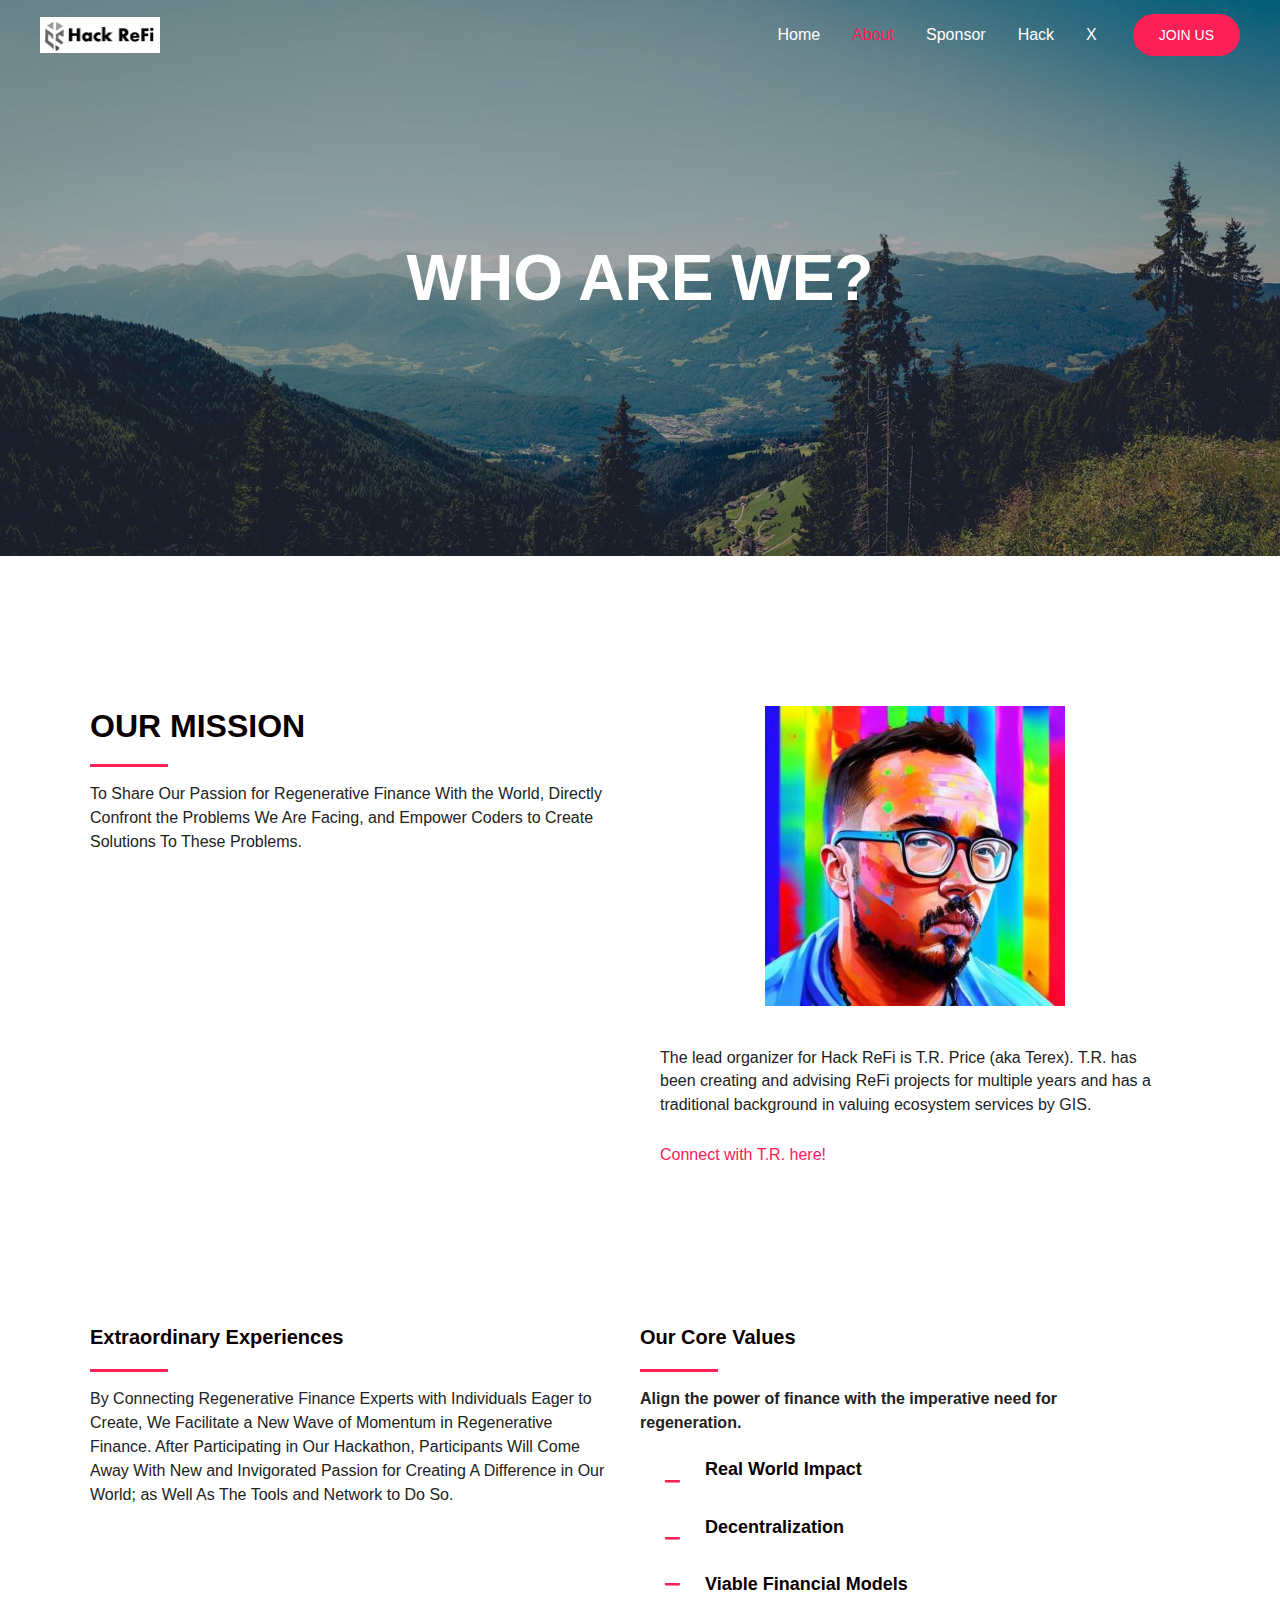
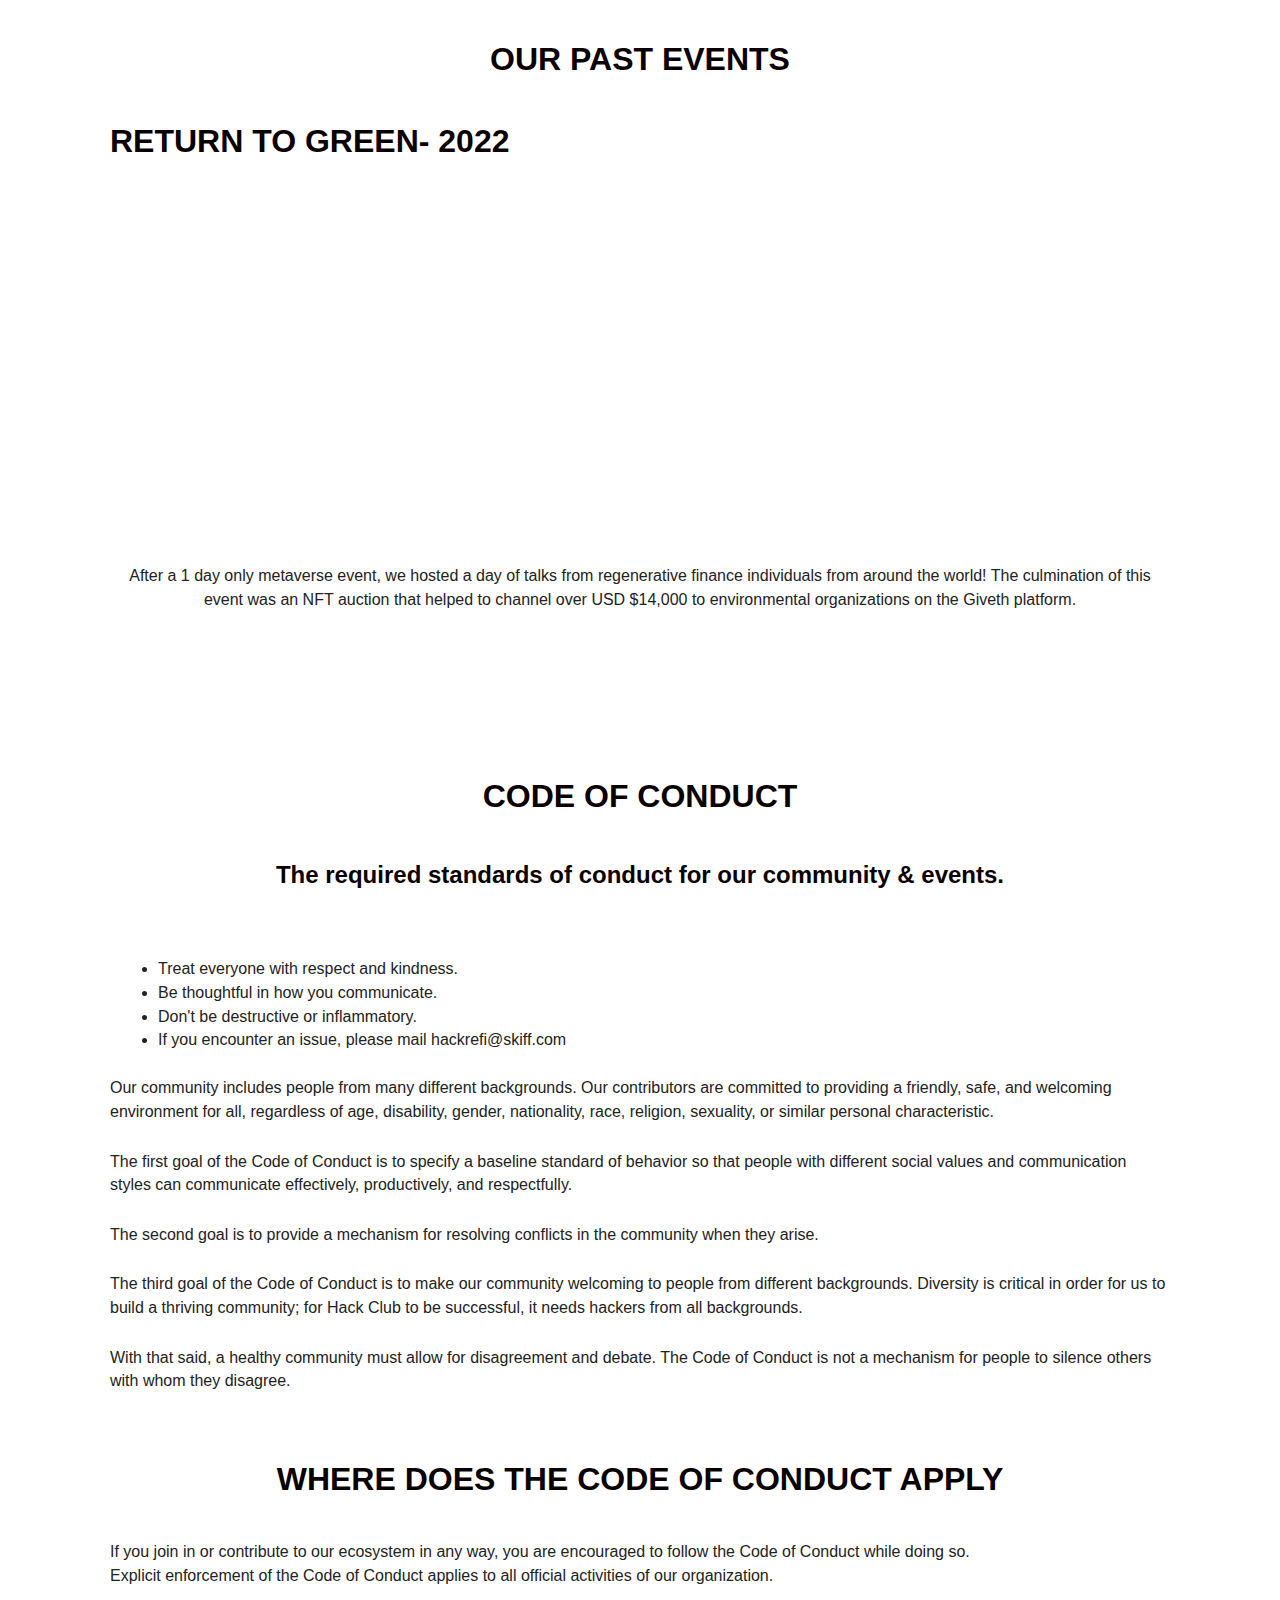
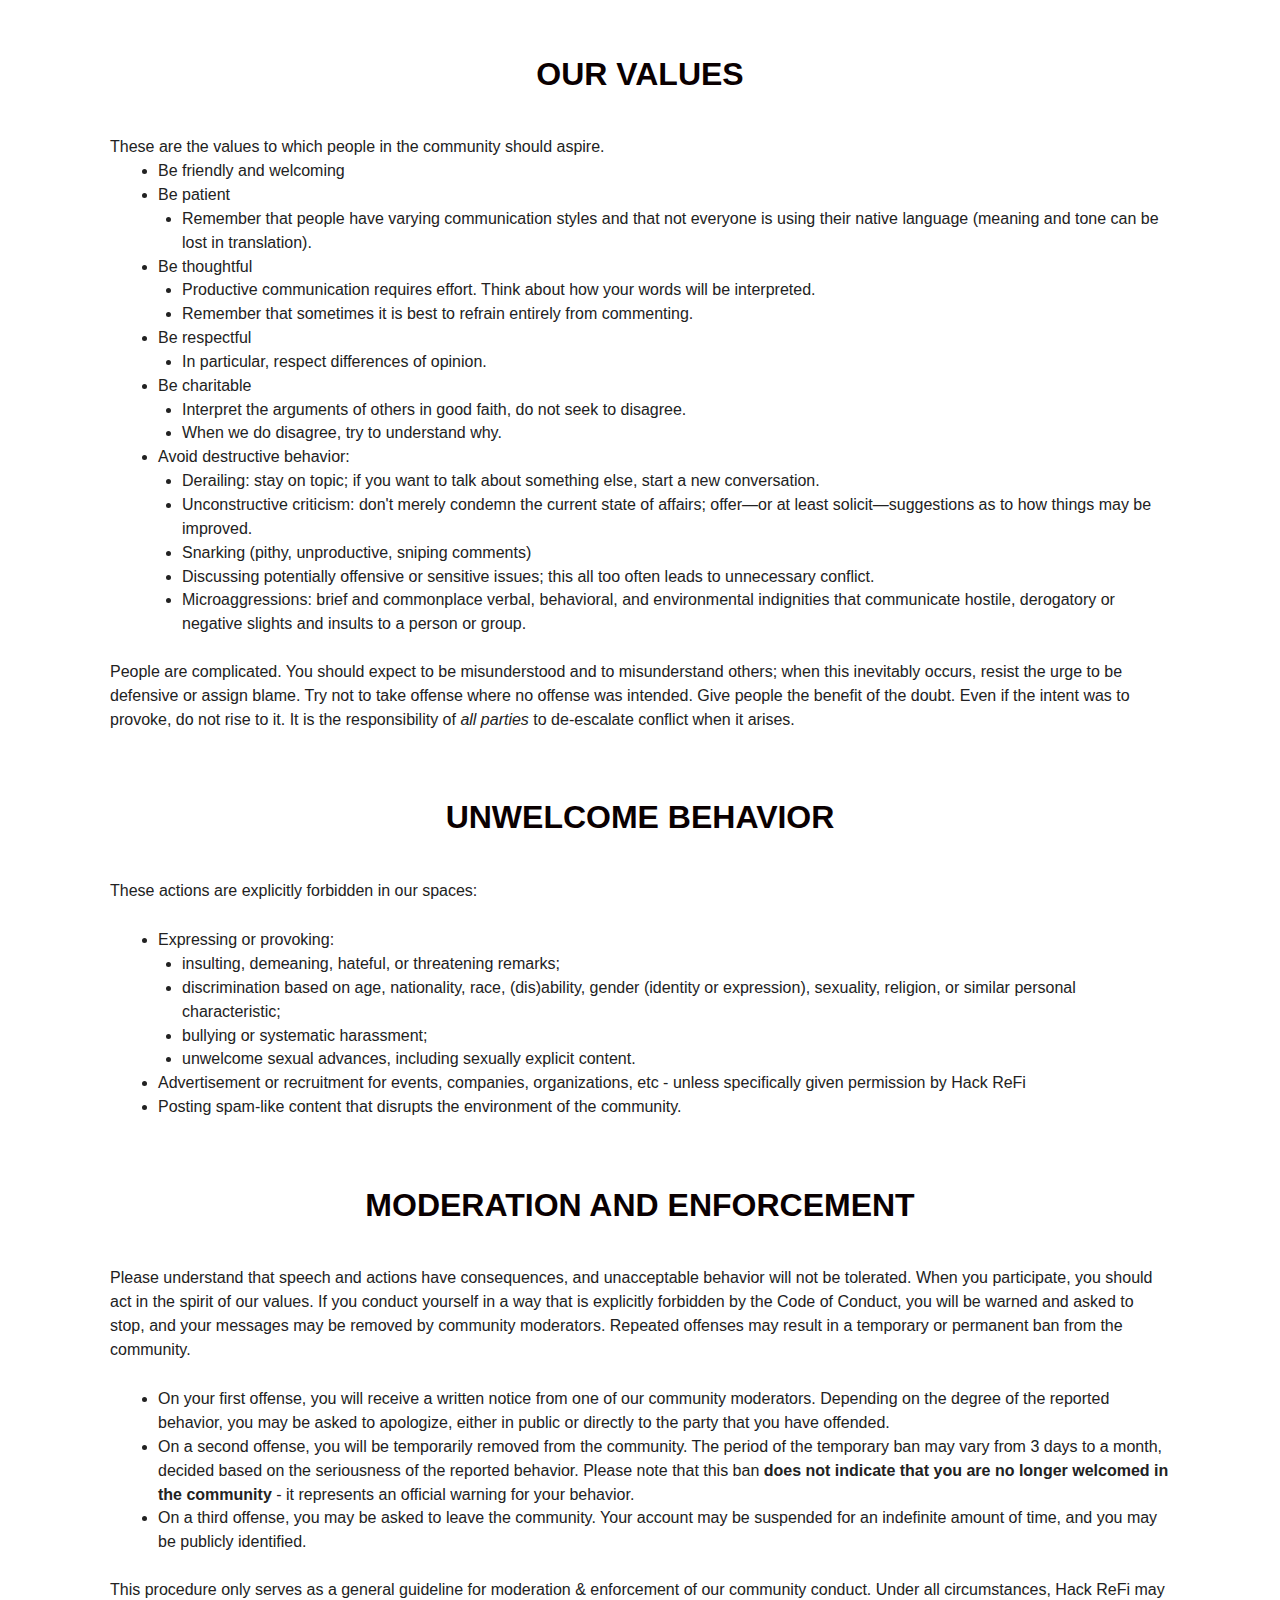
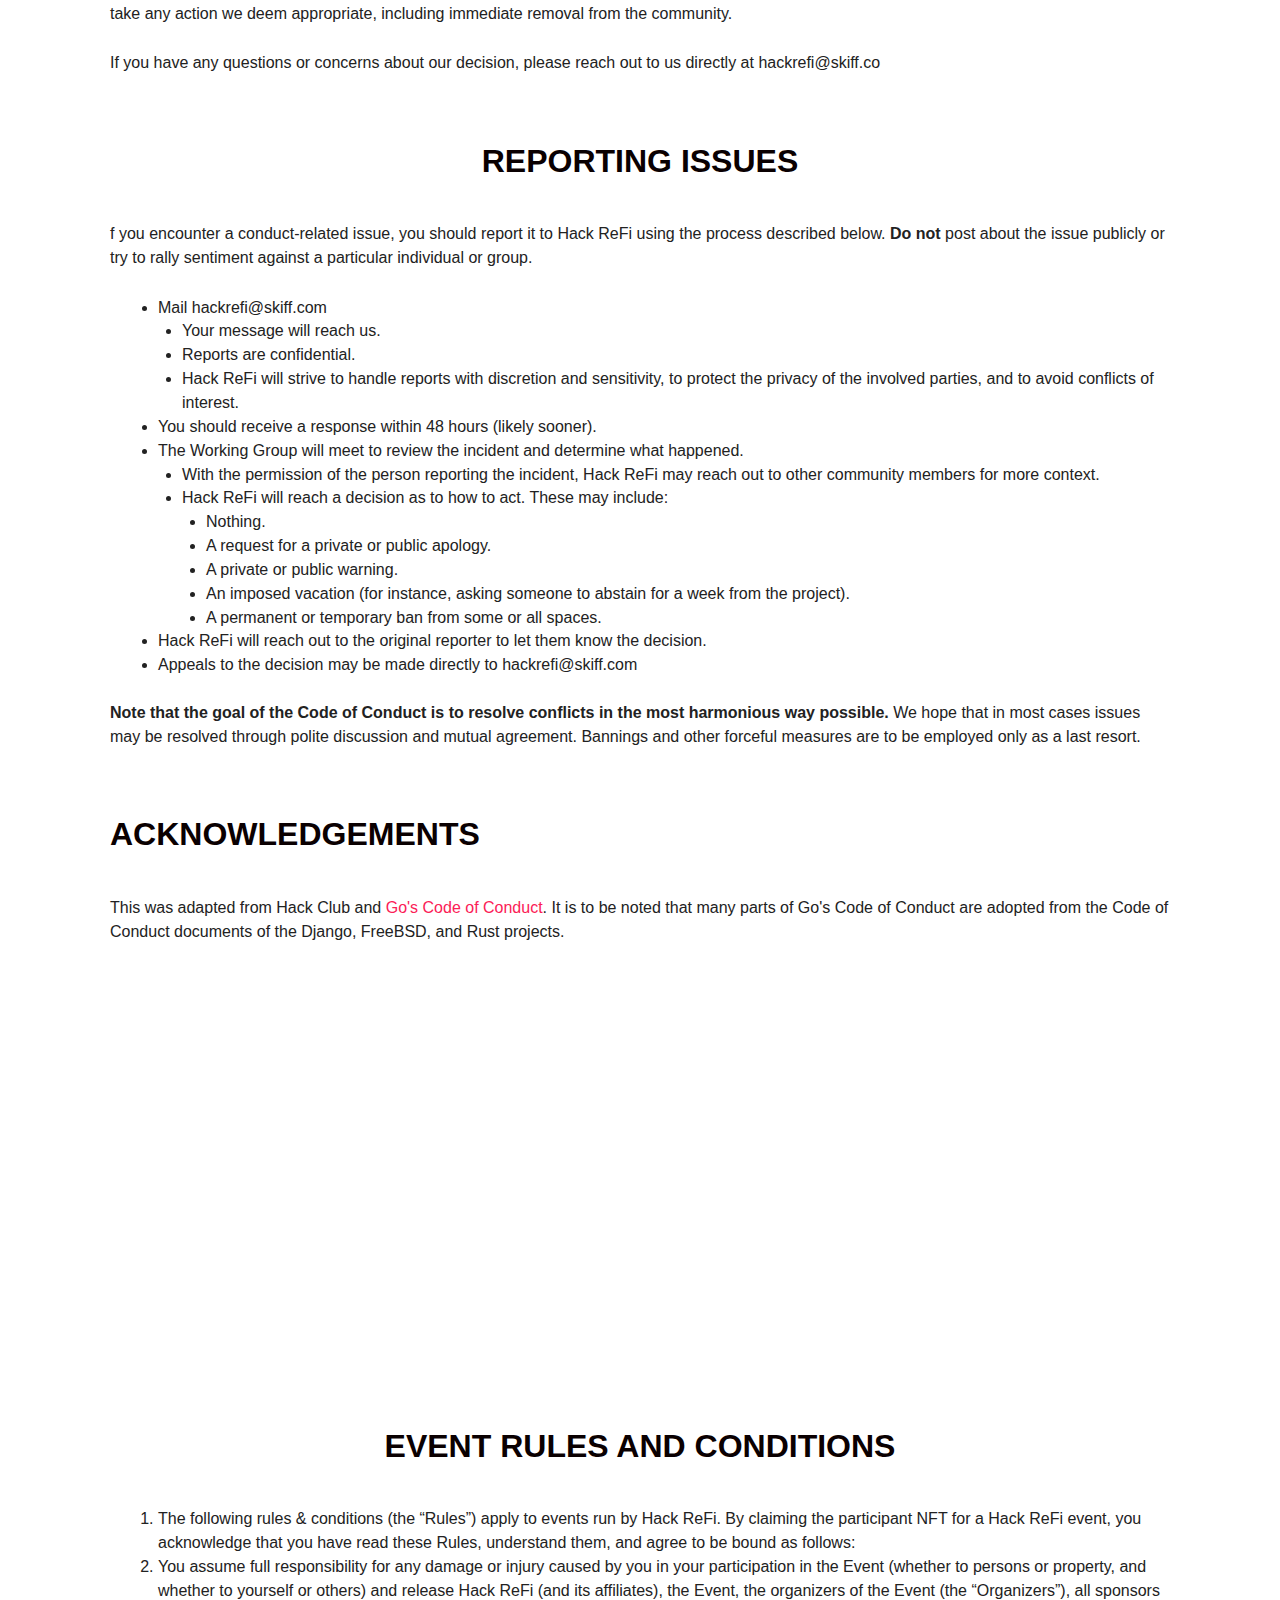
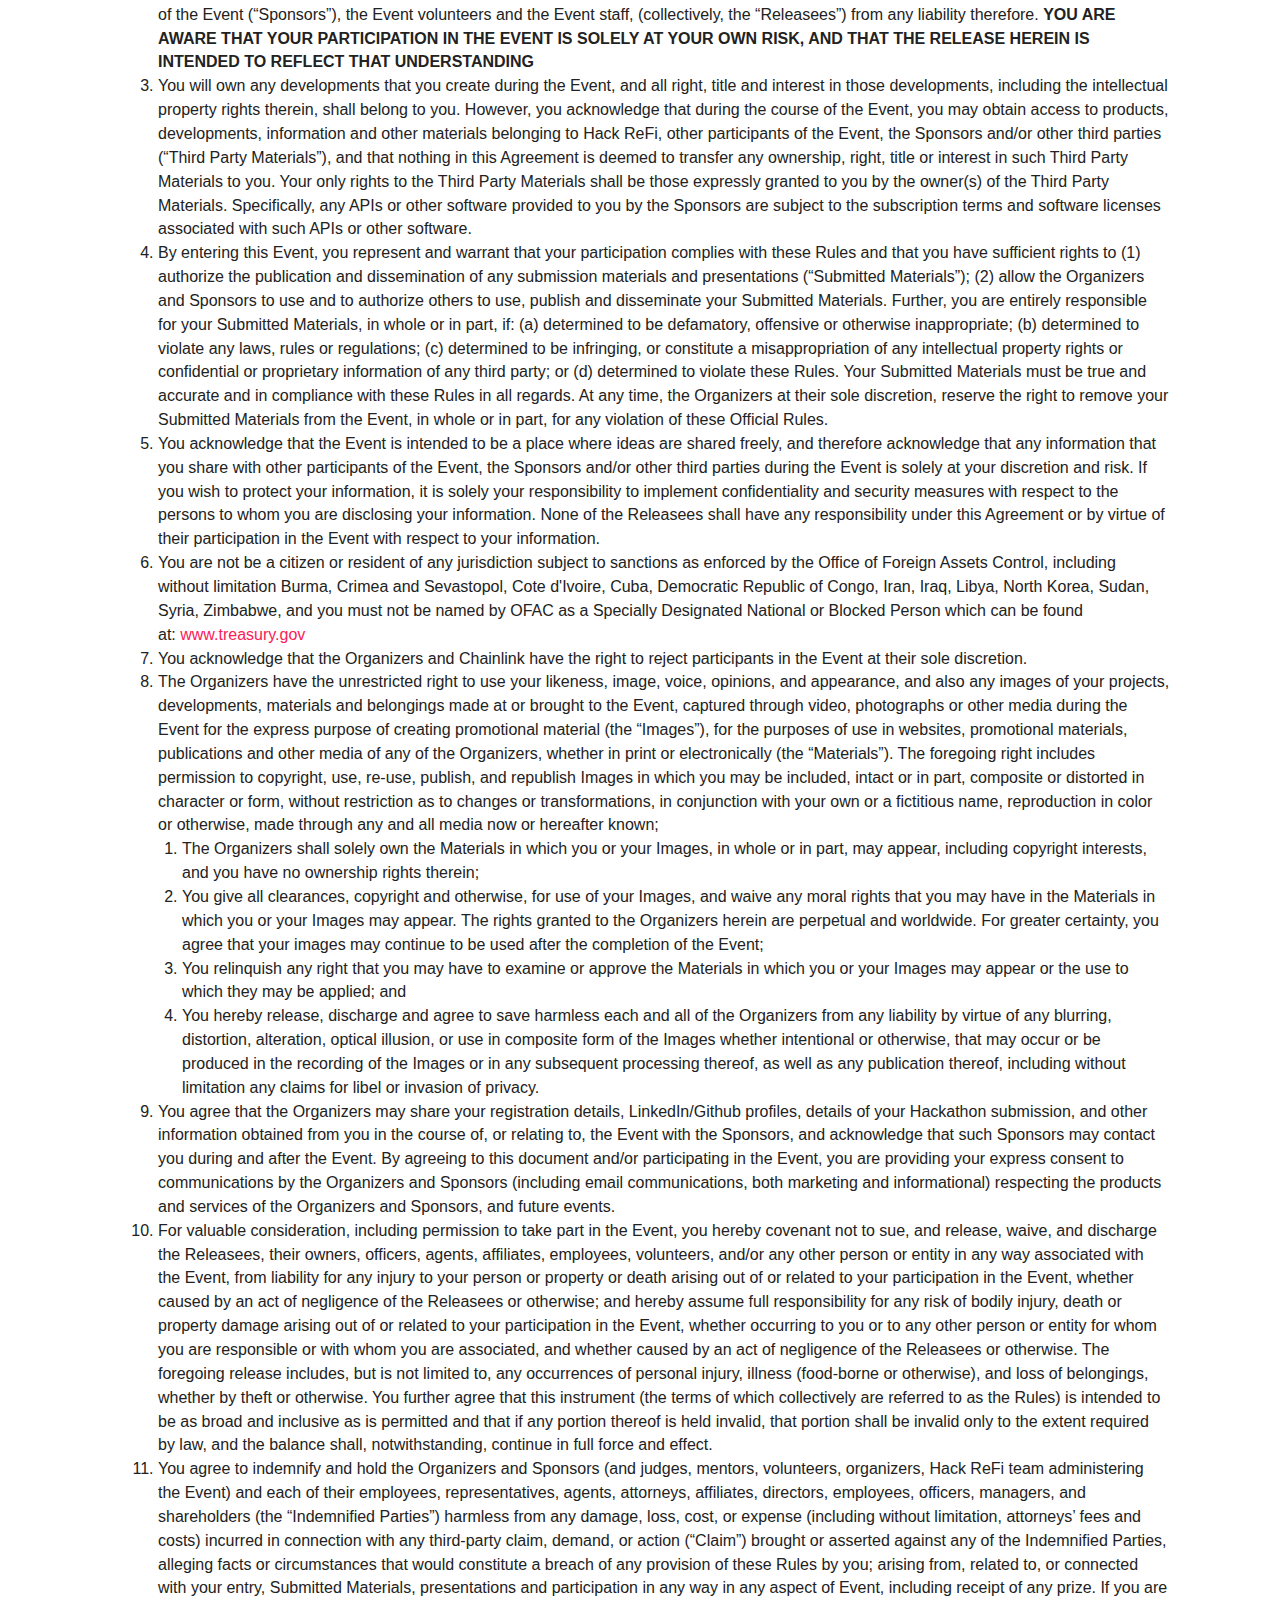
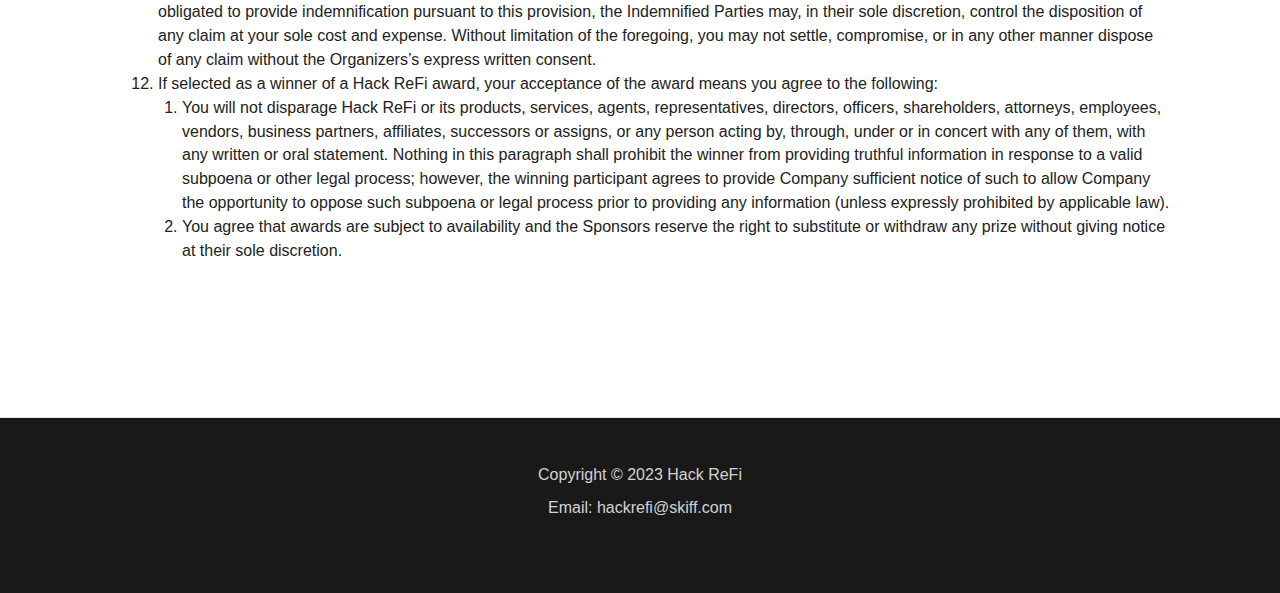
==== commit d028b014: "Adding Video" ====
--- a/about/index.htm
+++ b/about/index.htm
@@ -44,7 +44,7 @@
 <link rel='stylesheet' id='font-awesome-5-css' href='../wp-content/plugins/beaver-builder-lite-version/fonts/fontawesome/5.15.4/css/all.min.css?ver=2.7.2.1' media='all'>
 <link rel='stylesheet' id='font-awesome-css' href='../wp-content/plugins/beaver-builder-lite-version/fonts/fontawesome/5.15.4/css/v4-shims.min.css?ver=2.7.2.1' media='all'>
 <link rel='stylesheet' id='uabb-animate-css' href='../wp-content/plugins/ultimate-addons-for-beaver-builder-lite/modules/info-list/css/animate.css' media='all'>
-<link rel='stylesheet' id='fl-builder-layout-435-css' href='../wp-content/uploads/bb-plugin/cache/435-layout.css?ver=e5f646c079dfd29bd02b777f540728ef' media='all'>
+<link rel='stylesheet' id='fl-builder-layout-435-css' href='../wp-content/uploads/bb-plugin/cache/435-layout.css?ver=38808f3af383b1acde9b02f7fa8524c6' media='all'>
 <!--[if IE]>
 <script src='http://hackrefinew.local/wp-content/themes/astra/assets/js/minified/flexibility.min.js?ver=4.3.1' id='astra-flexibility-js'></script>
 <script id="astra-flexibility-js-after">
@@ -334,6 +334,65 @@
 </div>
 	</div>
 
+<div class="fl-col-group fl-node-n1f7tr9y6xhq" data-node="n1f7tr9y6xhq">
+			<div class="fl-col fl-node-bmwe8va9lifz" data-node="bmwe8va9lifz">
+	<div class="fl-col-content fl-node-content"><div class="fl-module fl-module-heading fl-node-qyexbgkfu8a7" data-node="qyexbgkfu8a7">
+	<div class="fl-module-content fl-node-content">
+		<h2 class="fl-heading">
+		<span class="fl-heading-text">Our Past Events</span>
+	</h2>
+	</div>
+</div>
+</div>
+</div>
+	</div>
+
+<div class="fl-col-group fl-node-84wmfj6nle0q" data-node="84wmfj6nle0q">
+			<div class="fl-col fl-node-7ihc6lqg58et" data-node="7ihc6lqg58et">
+	<div class="fl-col-content fl-node-content"><div class="fl-module fl-module-heading fl-node-2q4zrg0ndwlm" data-node="2q4zrg0ndwlm">
+	<div class="fl-module-content fl-node-content">
+		<h2 class="fl-heading">
+		<span class="fl-heading-text">Return to Green- 2022</span>
+	</h2>
+	</div>
+</div>
+</div>
+</div>
+	</div>
+
+<div class="fl-col-group fl-node-xgq34pm8n1dv" data-node="xgq34pm8n1dv">
+			<div class="fl-col fl-node-sqbc4ld3v2w9 fl-col-small" data-node="sqbc4ld3v2w9">
+	<div class="fl-col-content fl-node-content"></div>
+</div>
+			<div class="fl-col fl-node-89yz37s5nelp fl-col-small" data-node="89yz37s5nelp">
+	<div class="fl-col-content fl-node-content"><div class="fl-module fl-module-html fl-node-f78dnbw541te" data-node="f78dnbw541te">
+	<div class="fl-module-content fl-node-content">
+		<div class="fl-html">
+	<iframe loading="lazy" width="560" height="315" src="https://www.youtube.com/embed/8C3ya7dNulc?si=RDpItwNP53b0zWI5" title="YouTube video player" frameborder="0" allow="accelerometer; autoplay; clipboard-write; encrypted-media; gyroscope; picture-in-picture; web-share" allowfullscreen=""></iframe></div>
+	</div>
+</div>
+</div>
+</div>
+			<div class="fl-col fl-node-fctx5ykjpngh fl-col-small" data-node="fctx5ykjpngh">
+	<div class="fl-col-content fl-node-content"></div>
+</div>
+	</div>
+
+<div class="fl-col-group fl-node-7u30gfin8trb" data-node="7u30gfin8trb">
+			<div class="fl-col fl-node-voszm7cjbag5" data-node="voszm7cjbag5">
+	<div class="fl-col-content fl-node-content"><div class="fl-module fl-module-rich-text fl-node-ef6borwm4ls8" data-node="ef6borwm4ls8">
+	<div class="fl-module-content fl-node-content">
+		<div class="fl-rich-text">
+	<p style="text-align: center;">After a 1 day only metaverse event, we hosted a day of talks from regenerative finance individuals from around the world! The culmination of this event was an NFT auction that helped to channel over USD $14,000 to environmental organizations on the Giveth platform.</p>
+<p>&nbsp;</p>
+<p>&nbsp;</p>
+</div>
+	</div>
+</div>
+</div>
+</div>
+	</div>
+
 <div class="fl-col-group fl-node-uyiw2x9kazcn" data-node="uyiw2x9kazcn">
 			<div class="fl-col fl-node-3vniesf92ayg" data-node="3vniesf92ayg">
 	<div class="fl-col-content fl-node-content"><div class="fl-module fl-module-heading fl-node-5w4osbkx8vu9" data-node="5w4osbkx8vu9">
@@ -552,7 +611,7 @@
 	<div class="fl-module-content fl-node-content">
 		<div class="fl-photo fl-photo-align-center" itemscope="" itemtype="https://schema.org/ImageObject">
 	<div class="fl-photo-content fl-photo-img-jpg">
-				<img decoding="async" class="fl-photo-img wp-image-273 size-full" src="../wp-content/uploads/2018/12/project-background.jpg" alt="project-background.jpg" itemprop="image" height="682" width="1920" title="project-background.jpg" srcset="../wp-content/uploads/2018/12/project-background.jpg 1920w, ../wp-content/uploads/2018/12/project-background-300x107.jpg 300w, ../wp-content/uploads/2018/12/project-background-1024x364.jpg 1024w, ../wp-content/uploads/2018/12/project-background-768x273.jpg 768w, ../wp-content/uploads/2018/12/project-background-1536x546.jpg 1536w" sizes="(max-width: 1920px) 100vw, 1920px">
+				<img decoding="async" loading="lazy" class="fl-photo-img wp-image-273 size-full" src="../wp-content/uploads/2018/12/project-background.jpg" alt="project-background.jpg" itemprop="image" height="682" width="1920" title="project-background.jpg" srcset="../wp-content/uploads/2018/12/project-background.jpg 1920w, ../wp-content/uploads/2018/12/project-background-300x107.jpg 300w, ../wp-content/uploads/2018/12/project-background-1024x364.jpg 1024w, ../wp-content/uploads/2018/12/project-background-768x273.jpg 768w, ../wp-content/uploads/2018/12/project-background-1536x546.jpg 1536w" sizes="(max-width: 1920px) 100vw, 1920px">
 					</div>
 	</div>
 	</div>
--- a/wp-content/uploads/bb-plugin/cache/435-layout.css
+++ b/wp-content/uploads/bb-plugin/cache/435-layout.css
@@ -1 +1 @@
-.fl-builder-content *,.fl-builder-content *:before,.fl-builder-content *:after {-webkit-box-sizing: border-box;-moz-box-sizing: border-box;box-sizing: border-box;}.fl-row:before,.fl-row:after,.fl-row-content:before,.fl-row-content:after,.fl-col-group:before,.fl-col-group:after,.fl-col:before,.fl-col:after,.fl-module:before,.fl-module:after,.fl-module-content:before,.fl-module-content:after {display: table;content: " ";}.fl-row:after,.fl-row-content:after,.fl-col-group:after,.fl-col:after,.fl-module:after,.fl-module-content:after {clear: both;}.fl-clear {clear: both;}.fl-clearfix:before,.fl-clearfix:after {display: table;content: " ";}.fl-clearfix:after {clear: both;}.sr-only {position: absolute;width: 1px;height: 1px;padding: 0;overflow: hidden;clip: rect(0,0,0,0);white-space: nowrap;border: 0;}.fl-visible-large,.fl-visible-medium,.fl-visible-mobile,.fl-col-group-equal-height .fl-col.fl-visible-large,.fl-col-group-equal-height .fl-col.fl-visible-medium,.fl-col-group-equal-height .fl-col.fl-visible-mobile {display: none;}.fl-visible-desktop {display: block;}.fl-col-group-equal-height .fl-col.fl-visible-desktop {display: flex;}.fl-row,.fl-row-content {margin-left: auto;margin-right: auto;min-width: 0;}.fl-row-content-wrap {position: relative;}.fl-builder-mobile .fl-row-bg-photo .fl-row-content-wrap {background-attachment: scroll;}.fl-row-bg-video,.fl-row-bg-video .fl-row-content,.fl-row-bg-embed,.fl-row-bg-embed .fl-row-content {position: relative;}.fl-row-bg-video .fl-bg-video,.fl-row-bg-embed .fl-bg-embed-code {bottom: 0;left: 0;overflow: hidden;position: absolute;right: 0;top: 0;}.fl-row-bg-video .fl-bg-video video,.fl-row-bg-embed .fl-bg-embed-code video {bottom: 0;left: 0px;max-width: none;position: absolute;right: 0;top: 0px;}.fl-row-bg-video .fl-bg-video video {min-width: 100%;min-height: 100%;width: auto;height: auto;}.fl-row-bg-video .fl-bg-video iframe,.fl-row-bg-embed .fl-bg-embed-code iframe {pointer-events: none;width: 100vw;height: 56.25vw; max-width: none;min-height: 100vh;min-width: 177.77vh; position: absolute;top: 50%;left: 50%;transform: translate(-50%, -50%);-ms-transform: translate(-50%, -50%); -webkit-transform: translate(-50%, -50%); }.fl-bg-video-fallback {background-position: 50% 50%;background-repeat: no-repeat;background-size: cover;bottom: 0px;left: 0px;position: absolute;right: 0px;top: 0px;}.fl-row-bg-slideshow,.fl-row-bg-slideshow .fl-row-content {position: relative;}.fl-row .fl-bg-slideshow {bottom: 0;left: 0;overflow: hidden;position: absolute;right: 0;top: 0;z-index: 0;}.fl-builder-edit .fl-row .fl-bg-slideshow * {bottom: 0;height: auto !important;left: 0;position: absolute !important;right: 0;top: 0;}.fl-row-bg-overlay .fl-row-content-wrap:after {border-radius: inherit;content: '';display: block;position: absolute;top: 0;right: 0;bottom: 0;left: 0;z-index: 0;}.fl-row-bg-overlay .fl-row-content {position: relative;z-index: 1;}.fl-row-default-height .fl-row-content-wrap,.fl-row-custom-height .fl-row-content-wrap {display: -webkit-box;display: -webkit-flex;display: -ms-flexbox;display: flex;min-height: 100vh;}.fl-row-overlap-top .fl-row-content-wrap {display: -webkit-inline-box;display: -webkit-inline-flex;display: -moz-inline-box;display: -ms-inline-flexbox;display: inline-flex;width: 100%;}.fl-row-default-height .fl-row-content-wrap,.fl-row-custom-height .fl-row-content-wrap {min-height: 0;}.fl-row-default-height .fl-row-content,.fl-row-full-height .fl-row-content,.fl-row-custom-height .fl-row-content {-webkit-box-flex: 1 1 auto; -moz-box-flex: 1 1 auto;-webkit-flex: 1 1 auto;-ms-flex: 1 1 auto;flex: 1 1 auto;}.fl-row-default-height .fl-row-full-width.fl-row-content,.fl-row-full-height .fl-row-full-width.fl-row-content,.fl-row-custom-height .fl-row-full-width.fl-row-content {max-width: 100%;width: 100%;}.fl-builder-ie-11 .fl-row.fl-row-full-height:not(.fl-visible-medium):not(.fl-visible-medium-mobile):not(.fl-visible-mobile),.fl-builder-ie-11 .fl-row.fl-row-custom-height:not(.fl-visible-medium):not(.fl-visible-medium-mobile):not(.fl-visible-mobile) {display: flex;flex-direction: column;height: 100%;}.fl-builder-ie-11 .fl-row-full-height .fl-row-content-wrap,.fl-builder-ie-11 .fl-row-custom-height .fl-row-content-wrap {height: auto;}.fl-builder-ie-11 .fl-row-full-height .fl-row-content,.fl-builder-ie-11 .fl-row-custom-height .fl-row-content {flex: 0 0 auto;flex-basis: 100%;margin: 0;}.fl-builder-ie-11 .fl-row-full-height.fl-row-align-top .fl-row-content,.fl-builder-ie-11 .fl-row-full-height.fl-row-align-bottom .fl-row-content,.fl-builder-ie-11 .fl-row-custom-height.fl-row-align-top .fl-row-content,.fl-builder-ie-11 .fl-row-custom-height.fl-row-align-bottom .fl-row-content {margin: 0 auto;}.fl-builder-ie-11 .fl-row-full-height.fl-row-align-center .fl-col-group:not(.fl-col-group-equal-height),.fl-builder-ie-11 .fl-row-custom-height.fl-row-align-center .fl-col-group:not(.fl-col-group-equal-height) {display: flex;align-items: center;justify-content: center;-webkit-align-items: center;-webkit-box-align: center;-webkit-box-pack: center;-webkit-justify-content: center;-ms-flex-align: center;-ms-flex-pack: center;}.fl-row-default-height.fl-row-align-center .fl-row-content-wrap,.fl-row-full-height.fl-row-align-center .fl-row-content-wrap,.fl-row-custom-height.fl-row-align-center .fl-row-content-wrap {align-items: center;justify-content: center;-webkit-align-items: center;-webkit-box-align: center;-webkit-box-pack: center;-webkit-justify-content: center;-ms-flex-align: center;-ms-flex-pack: center;}.fl-row-default-height.fl-row-align-bottom .fl-row-content-wrap,.fl-row-full-height.fl-row-align-bottom .fl-row-content-wrap,.fl-row-custom-height.fl-row-align-bottom .fl-row-content-wrap {align-items: flex-end;justify-content: flex-end;-webkit-align-items: flex-end;-webkit-justify-content: flex-end;-webkit-box-align: end;-webkit-box-pack: end;-ms-flex-align: end;-ms-flex-pack: end;}.fl-builder-ie-11 .fl-row-full-height.fl-row-align-bottom .fl-row-content-wrap,.fl-builder-ie-11 .fl-row-custom-height.fl-row-align-bottom .fl-row-content-wrap {justify-content: flex-start;-webkit-justify-content: flex-start;}.fl-col-group-equal-height {display: flex;flex-wrap: wrap;width: 100%;}.fl-col-group-equal-height.fl-col-group-has-child-loading {flex-wrap: nowrap;}.fl-col-group-equal-height .fl-col,.fl-col-group-equal-height .fl-col-content {display: flex;flex: 1 1 auto;}.fl-col-group-equal-height .fl-col-content {flex-direction: column;flex-shrink: 1;min-width: 1px;max-width: 100%;width: 100%;}.fl-col-group-equal-height:before,.fl-col-group-equal-height .fl-col:before,.fl-col-group-equal-height .fl-col-content:before,.fl-col-group-equal-height:after,.fl-col-group-equal-height .fl-col:after,.fl-col-group-equal-height .fl-col-content:after{content: none;}.fl-col-group-nested.fl-col-group-equal-height.fl-col-group-align-top .fl-col-content,.fl-col-group-equal-height.fl-col-group-align-top .fl-col-content {justify-content: flex-start;}.fl-col-group-nested.fl-col-group-equal-height.fl-col-group-align-center .fl-col-content,.fl-col-group-equal-height.fl-col-group-align-center .fl-col-content {align-items: center;justify-content: center;}.fl-col-group-nested.fl-col-group-equal-height.fl-col-group-align-bottom .fl-col-content,.fl-col-group-equal-height.fl-col-group-align-bottom .fl-col-content {justify-content: flex-end;}.fl-col-group-equal-height.fl-col-group-align-center .fl-module,.fl-col-group-equal-height.fl-col-group-align-center .fl-col-group {width: 100%;}.fl-builder-ie-11 .fl-col-group-equal-height,.fl-builder-ie-11 .fl-col-group-equal-height .fl-col,.fl-builder-ie-11 .fl-col-group-equal-height .fl-col-content,.fl-builder-ie-11 .fl-col-group-equal-height .fl-module,.fl-col-group-equal-height.fl-col-group-align-center .fl-col-group {min-height: 1px;}.fl-col {float: left;min-height: 1px;}.fl-col-bg-overlay .fl-col-content {position: relative;}.fl-col-bg-overlay .fl-col-content:after {border-radius: inherit;content: '';display: block;position: absolute;top: 0;right: 0;bottom: 0;left: 0;z-index: 0;}.fl-col-bg-overlay .fl-module {position: relative;z-index: 2;}.fl-module img {max-width: 100%;}.fl-builder-module-template {margin: 0 auto;max-width: 1100px;padding: 20px;}.fl-builder-content a.fl-button,.fl-builder-content a.fl-button:visited {border-radius: 4px;-moz-border-radius: 4px;-webkit-border-radius: 4px;display: inline-block;font-size: 16px;font-weight: normal;line-height: 18px;padding: 12px 24px;text-decoration: none;text-shadow: none;}.fl-builder-content .fl-button:hover {text-decoration: none;}.fl-builder-content .fl-button:active {position: relative;top: 1px;}.fl-builder-content .fl-button-width-full .fl-button {display: block;text-align: center;}.fl-builder-content .fl-button-width-custom .fl-button {display: inline-block;text-align: center;max-width: 100%;}.fl-builder-content .fl-button-left {text-align: left;}.fl-builder-content .fl-button-center {text-align: center;}.fl-builder-content .fl-button-right {text-align: right;}.fl-builder-content .fl-button i {font-size: 1.3em;height: auto;margin-right:8px;vertical-align: middle;width: auto;}.fl-builder-content .fl-button i.fl-button-icon-after {margin-left: 8px;margin-right: 0;}.fl-builder-content .fl-button-has-icon .fl-button-text {vertical-align: middle;}.fl-icon-wrap {display: inline-block;}.fl-icon {display: table-cell;vertical-align: middle;}.fl-icon a {text-decoration: none;}.fl-icon i {float: right;height: auto;width: auto;}.fl-icon i:before {border: none !important;height: auto;width: auto;}.fl-icon-text {display: table-cell;text-align: left;padding-left: 15px;vertical-align: middle;}.fl-icon-text-empty {display: none;}.fl-icon-text *:last-child {margin: 0 !important;padding: 0 !important;}.fl-icon-text a {text-decoration: none;}.fl-icon-text span {display: block;}.fl-icon-text span.mce-edit-focus {min-width: 1px;}.fl-photo {line-height: 0;position: relative;}.fl-photo-align-left {text-align: left;}.fl-photo-align-center {text-align: center;}.fl-photo-align-right {text-align: right;}.fl-photo-content {display: inline-block;line-height: 0;position: relative;max-width: 100%;}.fl-photo-img-svg {width: 100%;}.fl-photo-content img {display: inline;height: auto;max-width: 100%;}.fl-photo-crop-circle img {-webkit-border-radius: 100%;-moz-border-radius: 100%;border-radius: 100%;}.fl-photo-caption {font-size: 13px;line-height: 18px;overflow: hidden;text-overflow: ellipsis;}.fl-photo-caption-below {padding-bottom: 20px;padding-top: 10px;}.fl-photo-caption-hover {background: rgba(0,0,0,0.7);bottom: 0;color: #fff;left: 0;opacity: 0;filter: alpha(opacity = 0);padding: 10px 15px;position: absolute;right: 0;-webkit-transition:opacity 0.3s ease-in;-moz-transition:opacity 0.3s ease-in;transition:opacity 0.3s ease-in;}.fl-photo-content:hover .fl-photo-caption-hover {opacity: 100;filter: alpha(opacity = 100);}.fl-builder-pagination,.fl-builder-pagination-load-more {padding: 40px 0;}.fl-builder-pagination ul.page-numbers {list-style: none;margin: 0;padding: 0;text-align: center;}.fl-builder-pagination li {display: inline-block;list-style: none;margin: 0;padding: 0;}.fl-builder-pagination li a.page-numbers,.fl-builder-pagination li span.page-numbers {border: 1px solid #e6e6e6;display: inline-block;padding: 5px 10px;margin: 0 0 5px;}.fl-builder-pagination li a.page-numbers:hover,.fl-builder-pagination li span.current {background: #f5f5f5;text-decoration: none;}.fl-slideshow,.fl-slideshow * {-webkit-box-sizing: content-box;-moz-box-sizing: content-box;box-sizing: content-box;}.fl-slideshow .fl-slideshow-image img {max-width: none !important;}.fl-slideshow-social {line-height: 0 !important;}.fl-slideshow-social * {margin: 0 !important;}.fl-builder-content .bx-wrapper .bx-viewport {background: transparent;border: none;box-shadow: none;-moz-box-shadow: none;-webkit-box-shadow: none;left: 0;}.mfp-wrap button.mfp-arrow,.mfp-wrap button.mfp-arrow:active,.mfp-wrap button.mfp-arrow:hover,.mfp-wrap button.mfp-arrow:focus {background: transparent !important;border: none !important;outline: none;position: absolute;top: 50%;box-shadow: none !important;-moz-box-shadow: none !important;-webkit-box-shadow: none !important;}.mfp-wrap .mfp-close,.mfp-wrap .mfp-close:active,.mfp-wrap .mfp-close:hover,.mfp-wrap .mfp-close:focus {background: transparent !important;border: none !important;outline: none;position: absolute;top: 0;box-shadow: none !important;-moz-box-shadow: none !important;-webkit-box-shadow: none !important;}.admin-bar .mfp-wrap .mfp-close,.admin-bar .mfp-wrap .mfp-close:active,.admin-bar .mfp-wrap .mfp-close:hover,.admin-bar .mfp-wrap .mfp-close:focus {top: 32px!important;}img.mfp-img {padding: 0;}.mfp-counter {display: none;}.mfp-wrap .mfp-preloader.fa {font-size: 30px;}.fl-form-field {margin-bottom: 15px;}.fl-form-field input.fl-form-error {border-color: #DD6420;}.fl-form-error-message {clear: both;color: #DD6420;display: none;padding-top: 8px;font-size: 12px;font-weight: lighter;}.fl-form-button-disabled {opacity: 0.5;}.fl-animation {opacity: 0;}.fl-builder-preview .fl-animation,.fl-builder-edit .fl-animation,.fl-animated {opacity: 1;}.fl-animated {animation-fill-mode: both;-webkit-animation-fill-mode: both;}.fl-button.fl-button-icon-animation i {width: 0 !important;opacity: 0;-ms-filter: "alpha(opacity=0)";transition: all 0.2s ease-out;-webkit-transition: all 0.2s ease-out;}.fl-button.fl-button-icon-animation:hover i {opacity: 1! important;-ms-filter: "alpha(opacity=100)";}.fl-button.fl-button-icon-animation i.fl-button-icon-after {margin-left: 0px !important;}.fl-button.fl-button-icon-animation:hover i.fl-button-icon-after {margin-left: 10px !important;}.fl-button.fl-button-icon-animation i.fl-button-icon-before {margin-right: 0 !important;}.fl-button.fl-button-icon-animation:hover i.fl-button-icon-before {margin-right: 20px !important;margin-left: -10px;}.single:not(.woocommerce).single-fl-builder-template .fl-content {width: 100%;}.fl-builder-layer {position: absolute;top:0;left:0;right: 0;bottom: 0;z-index: 0;pointer-events: none;overflow: hidden;}.fl-builder-shape-layer {z-index: 0;}.fl-builder-shape-layer.fl-builder-bottom-edge-layer {z-index: 1;}.fl-row-bg-overlay .fl-builder-shape-layer {z-index: 1;}.fl-row-bg-overlay .fl-builder-shape-layer.fl-builder-bottom-edge-layer {z-index: 2;}.fl-row-has-layers .fl-row-content {z-index: 1;}.fl-row-bg-overlay .fl-row-content {z-index: 2;}.fl-builder-layer > * {display: block;position: absolute;top:0;left:0;width: 100%;}.fl-builder-layer + .fl-row-content {position: relative;}.fl-builder-layer .fl-shape {fill: #aaa;stroke: none;stroke-width: 0;width:100%;}@supports (-webkit-touch-callout: inherit) {.fl-row.fl-row-bg-parallax .fl-row-content-wrap,.fl-row.fl-row-bg-fixed .fl-row-content-wrap {background-position: center !important;background-attachment: scroll !important;}}@supports (-webkit-touch-callout: none) {.fl-row.fl-row-bg-fixed .fl-row-content-wrap {background-position: center !important;background-attachment: scroll !important;}}.fl-builder-content a.fl-button,.fl-builder-content a.fl-button:visited {background: #fafafa;border: 1px solid #ccc;color: #333;}.fl-builder-content a.fl-button *,.fl-builder-content a.fl-button:visited * {color: #333;}.fl-row-fixed-width { max-width: 1140px; }.fl-row-content-wrap{margin-top: 0px;margin-right: 0px;margin-bottom: 0px;margin-left: 0px;}.fl-row-content-wrap{padding-top: 20px;padding-right: 20px;padding-bottom: 20px;padding-left: 20px;}.fl-module-content{margin-top: 20px;margin-right: 20px;margin-bottom: 20px;margin-left: 20px;}@media (max-width: 1200px) { .fl-visible-desktop,.fl-visible-medium,.fl-visible-mobile,.fl-col-group-equal-height .fl-col.fl-visible-desktop,.fl-col-group-equal-height .fl-col.fl-visible-medium,.fl-col-group-equal-height .fl-col.fl-visible-mobile {display: none;}.fl-visible-large {display: block;}.fl-col-group-equal-height .fl-col.fl-visible-large {display: flex;} }@media (max-width: 992px) { .fl-visible-desktop,.fl-visible-large,.fl-visible-mobile,.fl-col-group-equal-height .fl-col.fl-visible-desktop,.fl-col-group-equal-height .fl-col.fl-visible-large,.fl-col-group-equal-height .fl-col.fl-visible-mobile {display: none;}.fl-visible-medium {display: block;}.fl-col-group-equal-height .fl-col.fl-visible-medium {display: flex;}.fl-col-group.fl-col-group-medium-reversed {display: -webkit-flex;display: flex;-webkit-flex-wrap: wrap-reverse;flex-wrap: wrap-reverse;flex-direction: row-reverse;} }@media (max-width: 768px) { .fl-visible-desktop,.fl-visible-large,.fl-visible-medium,.fl-col-group-equal-height .fl-col.fl-visible-desktop,.fl-col-group-equal-height .fl-col.fl-visible-large,.fl-col-group-equal-height .fl-col.fl-visible-medium {display: none;}.fl-visible-mobile {display: block;}.fl-col-group-equal-height .fl-col.fl-visible-mobile {display: flex;}.fl-row-content-wrap {background-attachment: scroll !important;}.fl-row-bg-parallax .fl-row-content-wrap {background-attachment: scroll !important;background-position: center center !important;}.fl-col-group.fl-col-group-equal-height >.fl-col-group-custom-width {display: -webkit-box;display: -webkit-flex;display: flex;}.fl-col-group.fl-col-group-responsive-reversed {display: -webkit-flex;display: flex;-webkit-flex-wrap: wrap-reverse;flex-wrap: wrap-reverse;flex-direction: row-reverse;}.fl-col-group.fl-col-group-medium-reversed:not(.fl-col-group-responsive-reversed) {display: unset;display: unset;-webkit-flex-wrap: unset;flex-wrap: unset;flex-direction: unset;}.fl-col-group .fl-col:not(.fl-col-small-custom-width) {flex-basis: 100%;max-width: 100%;}.fl-col {clear: both;float: none;margin-left: auto;margin-right: auto;width: auto !important;}.fl-col-small:not(.fl-col-small-full-width) {max-width: 400px;}.fl-block-col-resize {display:none;}.fl-row[data-node] .fl-row-content-wrap {margin: 0;padding-left: 0;padding-right: 0;}.fl-row[data-node] .fl-bg-video,.fl-row[data-node] .fl-bg-slideshow {left: 0;right: 0;}.fl-col[data-node] .fl-col-content {margin: 0;padding-left: 0;padding-right: 0;} }.page .fl-post-header, .single-fl-builder-template .fl-post-header { display:none; }.fl-node-5c077028842fe > .fl-row-content-wrap:after {background-color: rgba(10,0,1,0.35);}.fl-node-5c077028842fe > .fl-row-content-wrap {background-image: url(../../2018/12/about-bg-5.jpg);background-repeat: no-repeat;background-position: center center;background-attachment: scroll;background-size: cover;} .fl-node-5c077028842fe > .fl-row-content-wrap {padding-top:220px;padding-bottom:180px;}@media ( max-width: 992px ) { .fl-node-5c077028842fe.fl-row > .fl-row-content-wrap {padding-top:120px;padding-bottom:120px;}}@media ( max-width: 768px ) { .fl-node-5c077028842fe.fl-row > .fl-row-content-wrap {padding-top:95px;padding-bottom:80px;}} .fl-node-5c0771624a00c > .fl-row-content-wrap {padding-top:150px;padding-bottom:90px;}@media ( max-width: 992px ) { .fl-node-5c0771624a00c.fl-row > .fl-row-content-wrap {padding-top:70px;padding-bottom:80px;padding-left:30px;}}@media ( max-width: 768px ) { .fl-node-5c0771624a00c.fl-row > .fl-row-content-wrap {padding-top:60px;padding-bottom:70px;padding-left:18px;}} .fl-node-5c0773d1edcb3 > .fl-row-content-wrap {padding-bottom:110px;}@media ( max-width: 992px ) { .fl-node-5c0773d1edcb3.fl-row > .fl-row-content-wrap {padding-top:0px;padding-right:20px;padding-bottom:70px;padding-left:30px;}}@media ( max-width: 768px ) { .fl-node-5c0773d1edcb3.fl-row > .fl-row-content-wrap {padding-bottom:60px;padding-left:18px;}}.fl-node-5c077028b6b02 {width: 100%;}.fl-node-5c07716261470 {width: 50%;}@media ( max-width: 768px ) { .fl-node-5c07716261470.fl-col > .fl-col-content {padding-right:20px;}}.fl-node-5c07716261475 {width: 50%;}@media ( max-width: 768px ) { .fl-node-5c07716261475.fl-col > .fl-col-content {margin-right:0px;margin-left:0px;}}@media ( max-width: 768px ) { .fl-node-5c07716261475.fl-col > .fl-col-content {padding-right:0px;padding-left:0px;}}.fl-node-5tm82qor16yu {width: 50%;}.fl-node-18y7g9rtpanf {width: 50%;}.fl-node-5c0773d1ede30 {width: 50%;}.fl-node-5c0773d1ede33 {width: 50%;}@media ( max-width: 768px ) { .fl-node-5c0773d1ede33.fl-col > .fl-col-content {margin-top:30px;}}.fl-node-3vniesf92ayg {width: 100%;}.fl-node-q0a57p8h2fml {width: 100%;}.fl-node-9iek7sf3ygd6 {width: 100%;}.uabb-heading-wrapper .uabb-heading {padding: 0;margin: 0;}.uabb-heading-wrapper .uabb-heading a {text-decoration: none;}.uabb-heading-wrapper .uabb-subheading * {margin: 0;}.uabb-heading-align-left .uabb-heading,.uabb-heading-align-left .uabb-subheading,.uabb-heading-align-left .uabb-subheading * {text-align: left;}.uabb-heading-align-center .uabb-heading,.uabb-heading-align-center .uabb-subheading,.uabb-heading-align-center .uabb-subheading * {text-align: center;}.uabb-heading-align-right .uabb-heading,.uabb-heading-align-right .uabb-subheading,.uabb-heading-align-right .uabb-subheading * {text-align: right;}.uabb-module-content .uabb-text-editor *:not(a) {color: inherit;}.uabb-module-content .uabb-text-editor *:not(i) {font-family: inherit;}.uabb-module-content .uabb-text-editor *:not(h1):not(h2):not(h3):not(h4):not(h5):not(h6) {font-size: inherit;line-height: inherit;}.uabb-module-content .uabb-text-editor *:not(h1):not(h2):not(h3):not(h4):not(h5):not(h6):not(strong):not(b) {font-weight: inherit;}.uabb-heading a,.uabb-heading a:hover,.uabb-heading a:focus,.uabb-heading a:active {text-decoration: none;}.fl-node-5e182800b94ab .uabb-heading {margin-top: 0px;margin-bottom: 15px;}.fl-node-5e182800b94ab .uabb-subheading {margin-top: 15px;margin-bottom: 0px;}.fl-node-5e182800b94ab .fl-module-content.fl-node-content .uabb-heading,.fl-node-5e182800b94ab .fl-module-content.fl-node-content .uabb-heading .uabb-heading-text,.fl-node-5e182800b94ab .fl-module-content.fl-node-content .uabb-heading * {color:#ffffff;}.fl-node-5e182800b94ab .uabb-heading .uabb-heading-text {}.fl-node-5e182800b94ab .uabb-heading .uabb-heading-text {}.fl-node-5e182800b94ab .fl-module-content.fl-node-content .uabb-module-content .uabb-text-editor {color: #222222;}.fl-node-5e182800b94ab .uabb-separator-parent {line-height: 0;text-align: center;}.fl-node-5e182800b94ab .uabb-image-outter-wrap {width: 50px;}@media ( max-width: 992px ) {.fl-node-5e182800b94ab .uabb-responsive-medsmall .uabb-side-left,.fl-node-5e182800b94ab .uabb-responsive-medsmall .uabb-side-right {width: 20%;}.fl-node-5e182800b94ab .uabb-responsive-medsmall .uabb-divider-content h3 {white-space: normal;}.fl-node-5e182800b94ab .uabb-heading .uabb-heading-text {}}@media ( max-width: 768px ) {.fl-node-5e182800b94ab .uabb-responsive-mobile .uabb-side-left,.fl-node-5e182800b94ab .uabb-responsive-mobile .uabb-side-right,.fl-node-5e182800b94ab .uabb-responsive-medsmall .uabb-side-left,.fl-node-5e182800b94ab .uabb-responsive-medsmall .uabb-side-right {width: 10%;}.fl-node-5e182800b94ab .uabb-responsive-mobile .uabb-divider-content h3 {white-space: normal;}.fl-node-5e182800b94ab .uabb-heading .uabb-heading-text {}.fl-node-5e182800b94ab .uabb-heading,.fl-node-5e182800b94ab .uabb-subheading,.fl-node-5e182800b94ab .uabb-subheading * {text-align: center;}}.fl-node-5e182818c1da9 .uabb-heading {margin-top: 0px;margin-bottom: 15px;}.fl-node-5e182818c1da9 .uabb-subheading {margin-top: 15px;margin-bottom: 0px;}.fl-node-5e182818c1da9 .fl-module-content.fl-node-content .uabb-heading,.fl-node-5e182818c1da9 .fl-module-content.fl-node-content .uabb-heading .uabb-heading-text,.fl-node-5e182818c1da9 .fl-module-content.fl-node-content .uabb-heading * {}.fl-node-5e182818c1da9 .uabb-heading .uabb-heading-text {}.fl-node-5e182818c1da9 .uabb-heading .uabb-heading-text {}.fl-node-5e182818c1da9 .fl-module-content.fl-node-content .uabb-module-content .uabb-text-editor {color: #222222;}.fl-node-5e182818c1da9 .uabb-separator-parent {line-height: 0;text-align: left;}.fl-node-5e182818c1da9 .uabb-image-outter-wrap {width: 50px;} .fl-node-5e182818c1da9 .uabb-separator {border-top:3px solid #fb2056;width: 15%;display: inline-block;}@media ( max-width: 992px ) {.fl-node-5e182818c1da9 .uabb-responsive-medsmall .uabb-side-left,.fl-node-5e182818c1da9 .uabb-responsive-medsmall .uabb-side-right {width: 20%;}.fl-node-5e182818c1da9 .uabb-responsive-medsmall .uabb-divider-content h3 {white-space: normal;}.fl-node-5e182818c1da9 .uabb-heading .uabb-heading-text {}}@media ( max-width: 768px ) {.fl-node-5e182818c1da9 .uabb-responsive-mobile .uabb-side-left,.fl-node-5e182818c1da9 .uabb-responsive-mobile .uabb-side-right,.fl-node-5e182818c1da9 .uabb-responsive-medsmall .uabb-side-left,.fl-node-5e182818c1da9 .uabb-responsive-medsmall .uabb-side-right {width: 10%;}.fl-node-5e182818c1da9 .uabb-responsive-mobile .uabb-divider-content h3 {white-space: normal;}.fl-node-5e182818c1da9 .uabb-heading .uabb-heading-text {}.fl-node-5e182818c1da9 .uabb-heading,.fl-node-5e182818c1da9 .uabb-subheading,.fl-node-5e182818c1da9 .uabb-subheading * {text-align: center;}.fl-node-5e182818c1da9 .uabb-separator-wrap.uabb-separator-left {margin-left: auto;margin-right: auto;}.fl-node-5e182818c1da9 .uabb-heading-wrapper .uabb-separator-parent {text-align: center;}.fl-node-5e182818c1da9 .uabb-side-left {width: 50%;}.fl-node-5e182818c1da9 .uabb-side-right {width: 50%;}} .fl-node-5e182818c1da9 > .fl-module-content {margin-top:0px;margin-right:30px;margin-bottom:10px;margin-left:0px;}@media (max-width: 768px) { .fl-node-5e182818c1da9 > .fl-module-content { margin-right:20px; } }.uabb-imgicon-wrap .uabb-image {line-height: 0;position: relative;}.uabb-imgicon-wrap .uabb-image-align-left {text-align: left;}.uabb-imgicon-wrap .uabb-image-align-center {text-align: center;}.uabb-imgicon-wrap .uabb-image-align-right {text-align: right;}.uabb-imgicon-wrap .uabb-image-content {border-radius: 0;display: inline-block;line-height: 0;position: relative;max-width: 100%;overflow: hidden;}.uabb-imgicon-wrap .uabb-image-content img {display: inline;height: auto !important;max-width: 100%;width: auto;box-sizing: content-box;border-radius: inherit;}.fl-builder-content .uabb-imgicon-wrap .uabb-image-crop-circle img {-webkit-border-radius: 100%;-moz-border-radius: 100%;border-radius: 100%;}.fl-builder-content .uabb-imgicon-wrap .uabb-image-crop-square img {-webkit-border-radius: 0;-moz-border-radius: 0;border-radius: 0;}.fl-node-5c0771bb58322 .uabb-imgicon-wrap {text-align: center; }.fl-node-5c0771bb58322 .uabb-image .uabb-photo-img {}.fl-node-5c0771bb58322 .uabb-image .uabb-image-content{} .fl-node-5c0771bb58322 > .fl-module-content {margin-top:0px;}@media ( max-width: 768px ) { .fl-node-5c0771bb58322.fl-module > .fl-module-content {margin-top:16px;margin-right:30px;margin-left:0px;}}.fl-builder-content .fl-rich-text strong {font-weight: bold;}.fl-node-5e18286053a44 .uabb-heading {margin-top: 0px;margin-bottom: 15px;}.fl-node-5e18286053a44 .uabb-subheading {margin-top: 15px;margin-bottom: 0px;}.fl-node-5e18286053a44 .fl-module-content.fl-node-content .uabb-heading,.fl-node-5e18286053a44 .fl-module-content.fl-node-content .uabb-heading .uabb-heading-text,.fl-node-5e18286053a44 .fl-module-content.fl-node-content .uabb-heading * {}.fl-node-5e18286053a44 .uabb-heading .uabb-heading-text {}.fl-node-5e18286053a44 .uabb-heading .uabb-heading-text {}.fl-node-5e18286053a44 .fl-module-content.fl-node-content .uabb-module-content .uabb-text-editor {color: #222222;}.fl-node-5e18286053a44 .uabb-separator-parent {line-height: 0;text-align: left;}.fl-node-5e18286053a44 .uabb-image-outter-wrap {width: 50px;} .fl-node-5e18286053a44 .uabb-separator {border-top:3px solid #fb2056;width: 15%;display: inline-block;}@media ( max-width: 992px ) {.fl-node-5e18286053a44 .uabb-responsive-medsmall .uabb-side-left,.fl-node-5e18286053a44 .uabb-responsive-medsmall .uabb-side-right {width: 20%;}.fl-node-5e18286053a44 .uabb-responsive-medsmall .uabb-divider-content h3 {white-space: normal;}.fl-node-5e18286053a44 .uabb-heading .uabb-heading-text {}}@media ( max-width: 768px ) {.fl-node-5e18286053a44 .uabb-responsive-mobile .uabb-side-left,.fl-node-5e18286053a44 .uabb-responsive-mobile .uabb-side-right,.fl-node-5e18286053a44 .uabb-responsive-medsmall .uabb-side-left,.fl-node-5e18286053a44 .uabb-responsive-medsmall .uabb-side-right {width: 10%;}.fl-node-5e18286053a44 .uabb-responsive-mobile .uabb-divider-content h3 {white-space: normal;}.fl-node-5e18286053a44 .uabb-heading .uabb-heading-text {}.fl-node-5e18286053a44 .uabb-heading,.fl-node-5e18286053a44 .uabb-subheading,.fl-node-5e18286053a44 .uabb-subheading * {text-align: center;}.fl-node-5e18286053a44 .uabb-separator-wrap.uabb-separator-left {margin-left: auto;margin-right: auto;}.fl-node-5e18286053a44 .uabb-heading-wrapper .uabb-separator-parent {text-align: center;}.fl-node-5e18286053a44 .uabb-side-left {width: 50%;}.fl-node-5e18286053a44 .uabb-side-right {width: 50%;}} .fl-node-5e18286053a44 > .fl-module-content {margin-top:0px;margin-right:30px;margin-bottom:10px;margin-left:0px;}@media (max-width: 768px) { .fl-node-5e18286053a44 > .fl-module-content { margin-right:20px; } }.fl-node-5e182883485a2 .uabb-heading {margin-top: 0px;margin-bottom: 15px;}.fl-node-5e182883485a2 .uabb-subheading {margin-top: 15px;margin-bottom: 0px;}.fl-node-5e182883485a2 .fl-module-content.fl-node-content .uabb-heading,.fl-node-5e182883485a2 .fl-module-content.fl-node-content .uabb-heading .uabb-heading-text,.fl-node-5e182883485a2 .fl-module-content.fl-node-content .uabb-heading * {}.fl-node-5e182883485a2 .uabb-heading .uabb-heading-text {}.fl-node-5e182883485a2 .uabb-heading .uabb-heading-text {}.fl-node-5e182883485a2 .fl-module-content.fl-node-content .uabb-module-content .uabb-text-editor {color: #222222;}.fl-node-5e182883485a2 .uabb-separator-parent {line-height: 0;text-align: left;}.fl-node-5e182883485a2 .uabb-image-outter-wrap {width: 50px;} .fl-node-5e182883485a2 .uabb-separator {border-top:3px solid #fb2056;width: 15%;display: inline-block;}@media ( max-width: 992px ) {.fl-node-5e182883485a2 .uabb-responsive-medsmall .uabb-side-left,.fl-node-5e182883485a2 .uabb-responsive-medsmall .uabb-side-right {width: 20%;}.fl-node-5e182883485a2 .uabb-responsive-medsmall .uabb-divider-content h3 {white-space: normal;}.fl-node-5e182883485a2 .uabb-heading .uabb-heading-text {}}@media ( max-width: 768px ) {.fl-node-5e182883485a2 .uabb-responsive-mobile .uabb-side-left,.fl-node-5e182883485a2 .uabb-responsive-mobile .uabb-side-right,.fl-node-5e182883485a2 .uabb-responsive-medsmall .uabb-side-left,.fl-node-5e182883485a2 .uabb-responsive-medsmall .uabb-side-right {width: 10%;}.fl-node-5e182883485a2 .uabb-responsive-mobile .uabb-divider-content h3 {white-space: normal;}.fl-node-5e182883485a2 .uabb-heading .uabb-heading-text {}.fl-node-5e182883485a2 .uabb-heading,.fl-node-5e182883485a2 .uabb-subheading,.fl-node-5e182883485a2 .uabb-subheading * {text-align: center;}.fl-node-5e182883485a2 .uabb-separator-wrap.uabb-separator-left {margin-left: auto;margin-right: auto;}.fl-node-5e182883485a2 .uabb-heading-wrapper .uabb-separator-parent {text-align: center;}.fl-node-5e182883485a2 .uabb-side-left {width: 50%;}.fl-node-5e182883485a2 .uabb-side-right {width: 50%;}} .fl-node-5e182883485a2 > .fl-module-content {margin-top:0px;margin-right:30px;margin-bottom:10px;margin-left:0px;}@media (max-width: 768px) { .fl-node-5e182883485a2 > .fl-module-content { margin-right:20px; } }.uabb-info-list .uabb-info-list-wrapper {margin: 0;padding: 0;}.uabb-info-list .uabb-info-list-left,.uabb-info-list .uabb-info-list-right {float:none;}.uabb-info-list-content-wrapper .uabb-info-list-content h2,.uabb-info-list-content-wrapper .uabb-info-list-content h3,.uabb-info-list-content-wrapper .uabb-info-list-content h4,.uabb-info-list-content-wrapper .uabb-info-list-content h5,.uabb-info-list-content-wrapper .uabb-info-list-content h6 {margin: 0;padding: 0;}.uabb-info-list .uabb-info-list-wrapper > li {list-style: none;margin: 0;padding: 0;position: relative;}.uabb-info-list-content-wrapper {position: relative;z-index: 5;}.uabb-info-list-icon {position: relative;z-index: 5;}.uabb-module-content .uabb-text-editor *:not(a) {color: inherit;}.uabb-module-content .uabb-text-editor *:not(i) {font-family: inherit;}.uabb-module-content .uabb-text-editor *:not(h1):not(h2):not(h3):not(h4):not(h5):not(h6) {font-size: inherit;line-height: inherit; }.uabb-module-content .uabb-text-editor *:not(h1):not(h2):not(h3):not(h4):not(h5):not(h6):not(strong):not(b) {font-weight: inherit;}.uabb-info-list-content .uabb-info-list-description p:last-of-type {margin-bottom: 0;}.uabb-info-list-connector,.uabb-info-list-connector-top {height: 100%;position: absolute;z-index: 1;border-width: 0 0 0 1px;}.uabb-info-list-connector-top {top: 0;}.uabb-info-list-item:first-child .uabb-info-list-connector-top {display: none;}.uabb-info-list-wrapper li:last-child .uabb-info-list-connector {display: none;}.uabb-info-list-content-wrapper.uabb-info-list-left .uabb-info-list-icon,.uabb-info-list-content-wrapper.uabb-info-list-right .uabb-info-list-icon {display: inline-block;vertical-align: top;}.uabb-info-list-content-wrapper.uabb-info-list-left .uabb-info-list-content,.uabb-info-list-content-wrapper.uabb-info-list-right .uabb-info-list-content {display: inline-block;} .uabb-info-list-content-wrapper.uabb-info-list-top .uabb-info-list-icon,.uabb-info-list-content-wrapper.uabb-info-list-top .uabb-info-list-content {display: block;}.uabb-info-list-content-wrapper.uabb-info-list-left .uabb-info-list-icon {margin-right: 20px;}.uabb-info-list-content-wrapper.uabb-info-list-right{text-align: right;direction: rtl;}.uabb-info-list-content-wrapper.uabb-info-list-right * {direction: ltr;}.uabb-info-list-content-wrapper.uabb-info-list-right .uabb-info-list-icon {margin-left: 20px;}.uabb-info-list-wrapper.uabb-info-list-top {display: block;}.uabb-info-list-wrapper.uabb-info-list-top li {display: inline-block;}.uabb-info-list-wrapper.uabb-info-list-top li .uabb-info-list-icon {float: none;margin: 0 auto;}.uabb-info-list-wrapper.uabb-info-list-top li .uabb-info-list-content {margin: 15px;padding-bottom: 0;text-align: center;}.uabb-info-list-wrapper.uabb-info-list-top li .uabb-info-list-connector {height: 0;left: 50%;margin-left: 0;position: absolute;width: 100%;}.uabb-info-list-content.uabb-info-list-top {margin-right: 1em;padding: 0px;}.uabb-info-list-link {position: absolute;width: 100%;height: 100%;left: 0;top: 0;bottom: 0;right: 0;z-index: 9;}.uabb-info-list-item .uabb-info-list-icon .uabb-icon-wrap {vertical-align: middle;}.uabb-info-list-icon .icon{display: inline-block;}.uabb-info-list-item .uabb-info-list-icon a {box-shadow: none;}.uabb-info-list-wrapper.uabb-info-list-top .uabb-info-list-item {width: 100%;vertical-align: top;}@media only screen and (max-width:767px) {.uabb-info-list-wrapper.uabb-info-list-top .uabb-info-list-item .uabb-info-list-connector {display:none;}}.fl-builder-content .fl-node-5c07759cbdbe8 .uabb-info-list-icon {vertical-align: middle;}.fl-builder-content .fl-node-5c07759cbdbe8 .uabb-info-list-content {vertical-align: middle;}.fl-node-5c07759cbdbe8 .uabb-info-list-wrapper .uabb-info-list-item:last-child {padding-bottom: 0;}.fl-node-5c07759cbdbe8 .uabb-info-list-content-wrapper.uabb-info-list-left .uabb-info-list-content {width: calc( 100% - 45px );}.fl-node-5c07759cbdbe8 .uabb-info-list-wrapper.uabb-info-list-left li .uabb-info-list-connector,.fl-node-5c07759cbdbe8 .uabb-info-list-wrapper.uabb-info-list-left li .uabb-info-list-connector-top {left: 12.5px;}.fl-node-5c07759cbdbe8 .uabb-info-list-wrapper .uabb-info-list-item {padding-bottom: 5px;}.fl-node-5c07759cbdbe8 .info-list-icon-dynamic0 .uabb-imgicon-wrap {text-align: center; }.fl-node-5c07759cbdbe8 .info-list-icon-dynamic0 .uabb-icon-wrap .uabb-icon i,.fl-node-5c07759cbdbe8 .info-list-icon-dynamic0 .uabb-icon-wrap .uabb-icon i:before {color: #fb2056;font-size: 25px;height: auto;width: auto;line-height: 25px;height: 25px;width: 25px;text-align: center;}.fl-node-5c07759cbdbe8 .info-list-icon-dynamic0 .uabb-icon-wrap .uabb-icon i:before {background: none;}.fl-node-5c07759cbdbe8 .info-list-icon-dynamic0 .uabb-icon-wrap .uabb-icon i:hover,.fl-node-5c07759cbdbe8 .info-list-icon-dynamic0 .uabb-icon-wrap .uabb-icon i:hover:before {color: ;}.fl-node-5c07759cbdbe8 .info-list-icon-dynamic0 .uabb-icon-wrap .uabb-icon i:hover:before {background: none;}.fl-node-5c07759cbdbe8 .info-list-icon-dynamic0 .uabb-imgicon-wrap .uabb-photo-img {}.fl-node-5c07759cbdbe8 .info-list-icon-dynamic1 .uabb-imgicon-wrap {text-align: center; }.fl-node-5c07759cbdbe8 .info-list-icon-dynamic1 .uabb-icon-wrap .uabb-icon i,.fl-node-5c07759cbdbe8 .info-list-icon-dynamic1 .uabb-icon-wrap .uabb-icon i:before {color: #fb2056;font-size: 25px;height: auto;width: auto;line-height: 25px;height: 25px;width: 25px;text-align: center;}.fl-node-5c07759cbdbe8 .info-list-icon-dynamic1 .uabb-icon-wrap .uabb-icon i:before {background: none;}.fl-node-5c07759cbdbe8 .info-list-icon-dynamic1 .uabb-icon-wrap .uabb-icon i:hover,.fl-node-5c07759cbdbe8 .info-list-icon-dynamic1 .uabb-icon-wrap .uabb-icon i:hover:before {color: ;}.fl-node-5c07759cbdbe8 .info-list-icon-dynamic1 .uabb-icon-wrap .uabb-icon i:hover:before {background: none;}.fl-node-5c07759cbdbe8 .info-list-icon-dynamic1 .uabb-imgicon-wrap .uabb-photo-img {}.fl-node-5c07759cbdbe8 .info-list-icon-dynamic2 .uabb-imgicon-wrap {text-align: center; }.fl-node-5c07759cbdbe8 .info-list-icon-dynamic2 .uabb-icon-wrap .uabb-icon i,.fl-node-5c07759cbdbe8 .info-list-icon-dynamic2 .uabb-icon-wrap .uabb-icon i:before {color: #fb2056;font-size: 25px;height: auto;width: auto;line-height: 25px;height: 25px;width: 25px;text-align: center;}.fl-node-5c07759cbdbe8 .info-list-icon-dynamic2 .uabb-icon-wrap .uabb-icon i:before {background: none;}.fl-node-5c07759cbdbe8 .info-list-icon-dynamic2 .uabb-icon-wrap .uabb-icon i:hover,.fl-node-5c07759cbdbe8 .info-list-icon-dynamic2 .uabb-icon-wrap .uabb-icon i:hover:before {color: ;}.fl-node-5c07759cbdbe8 .info-list-icon-dynamic2 .uabb-icon-wrap .uabb-icon i:hover:before {background: none;}.fl-node-5c07759cbdbe8 .info-list-icon-dynamic2 .uabb-imgicon-wrap .uabb-photo-img {}.fl-node-5c07759cbdbe8 .uabb-icon i {float: none;}.fl-node-5c07759cbdbe8 .uabb-icon {display: block;}.fl-node-5c07759cbdbe8 .uabb-info-list-content .uabb-info-list-title{}.fl-node-5c07759cbdbe8 .uabb-info-list-content .uabb-info-list-description {}.fl-node-5c07759cbdbe8 > .fl-module-content {margin-top:10px;}@media ( max-width: 768px ) { .fl-node-5c07759cbdbe8.fl-module > .fl-module-content {margin-left:0px;}}.fl-module-heading .fl-heading {padding: 0 !important;margin: 0 !important;}.fl-node-5w4osbkx8vu9.fl-module-heading .fl-heading {text-align: center;}.fl-node-4c6qbx9khmov.fl-module-heading .fl-heading {text-align: center;}.fl-node-ym0whqpcr5jg.fl-module-heading .fl-heading {text-align: center;}.fl-node-eakb4g9o7fth.fl-module-heading .fl-heading {text-align: center;}.fl-node-v0pr3lsx5z91.fl-module-heading .fl-heading {text-align: center;}.fl-node-3itrb6xn58wj.fl-module-heading .fl-heading {text-align: center;}img.mfp-img {padding-bottom: 40px !important;}@media (max-width: 768px) { .fl-photo-content {width: 100%;} }.fl-node-me3bjhkydl10 .fl-photo {text-align: center;}.fl-node-yrvau2cli6e7.fl-module-heading .fl-heading {text-align: center;}.fl-col-group-equal-height.fl-col-group-align-bottom .fl-col-content {-webkit-justify-content: flex-end;justify-content: flex-end;-webkit-box-align: end; -webkit-box-pack: end;-ms-flex-pack: end;}.uabb-module-content h1,.uabb-module-content h2,.uabb-module-content h3,.uabb-module-content h4,.uabb-module-content h5,.uabb-module-content h6 {margin: 0;clear: both;}.fl-module-content a,.fl-module-content a:hover,.fl-module-content a:focus {text-decoration: none;}.uabb-row-separator {position: absolute;width: 100%;left: 0;z-index: 1}.uabb-top-row-separator {top: -1px;bottom: auto}.uabb-bottom-row-separator {top: auto;bottom: -1px}.uabb-top-row-separator.uabb-has-svg svg {position: absolute;padding: 0;margin: 0;left: 0;top: -1px;bottom: auto;width: 100%;}.uabb-bottom-row-separator.uabb-has-svg svg {position: absolute;padding: 0;margin: 0;left: 0;bottom: -1px;top: auto;width: 100%;}.uabb-bottom-row-separator.uabb-has-svg .uasvg-wave-separator {bottom: 0;}.uabb-top-row-separator.uabb-has-svg .uasvg-wave-separator {top: 0;}.uabb-bottom-row-separator.uabb-svg-triangle svg,.uabb-bottom-row-separator.uabb-xlarge-triangle svg,.uabb-top-row-separator.uabb-xlarge-triangle-left svg,.uabb-bottom-row-separator.uabb-svg-circle svg,.uabb-bottom-row-separator.uabb-xlarge-circle svg,.uabb-top-row-separator.uabb-wave-separator svg {-webkit-transform: scaleY(-1); -moz-transform: scaleY(-1);-ms-transform: scaleY(-1); -o-transform: scaleY(-1);transform: scaleY(-1);}.uabb-top-row-separator.uabb-xlarge-triangle-right svg {-webkit-transform: scale(-1); -moz-transform: scale(-1);-ms-transform: scale(-1); -o-transform: scale(-1);transform: scale(-1);}.uabb-bottom-row-separator.uabb-xlarge-triangle-right svg {-webkit-transform: scaleX(-1); -moz-transform: scaleX(-1);-ms-transform: scaleX(-1); -o-transform: scaleX(-1);transform: scaleX(-1);}.uabb-top-row-separator.uabb-curve-up-separator svg { -webkit-transform: scaleY(-1); -moz-transform: scaleY(-1);-ms-transform: scaleY(-1); -o-transform: scaleY(-1);transform: scaleY(-1);}.uabb-top-row-separator.uabb-curve-down-separator svg {-webkit-transform: scale(-1); -moz-transform: scale(-1);-ms-transform: scale(-1); -o-transform: scale(-1);transform: scale(-1);}.uabb-bottom-row-separator.uabb-curve-down-separator svg {-webkit-transform: scaleX(-1); -moz-transform: scaleX(-1);-ms-transform: scaleX(-1); -o-transform: scaleX(-1);transform: scaleX(-1);}.uabb-top-row-separator.uabb-tilt-left-separator svg {-webkit-transform: scale(-1); -moz-transform: scale(-1);-ms-transform: scale(-1); -o-transform: scale(-1);transform: scale(-1);}.uabb-top-row-separator.uabb-tilt-right-separator svg{-webkit-transform: scaleY(-1); -moz-transform: scaleY(-1);-ms-transform: scaleY(-1); -o-transform: scaleY(-1);transform: scaleY(-1);}.uabb-bottom-row-separator.uabb-tilt-right-separator svg {-webkit-transform: scaleX(-1); -moz-transform: scaleX(-1);-ms-transform: scaleX(-1); -o-transform: scaleX(-1);transform: scaleX(-1);}.uabb-row-separator.uabb-cloud-separator svg {left: -1px;width: 100%;}.uabb-top-row-separator.uabb-cloud-separator svg,.uabb-top-row-separator.uabb-multi-triangle svg {-webkit-transform: scaleY(-1); -moz-transform: scaleY(-1);-ms-transform: scaleY(-1); -o-transform: scaleY(-1);transform: scaleY(-1);}.uabb-row-separator.uabb-round-split {z-index: 1;}.uabb-row-separator.uabb-round-split:after,.uabb-row-separator.uabb-round-split:before {left: 0;z-index: 10;width: 50%;background: inherit inherit/inherit inherit inherit inherit;content: '';position: absolute}.uabb-button-wrap a,.uabb-button-wrap a:visited {display: inline-block;font-size: 16px;line-height: 18px;text-decoration: none;text-shadow: none;}.uabb-button-wrap a *,.uabb-button-wrap a:visited * {}.fl-builder-content .uabb-button:hover {text-decoration: none;}.fl-builder-content .uabb-button-width-full .uabb-button {display: block;text-align: center;}.uabb-button-width-custom .uabb-button {display: inline-block;text-align: center;max-width: 100%;}.fl-builder-content .uabb-button-left {text-align: left;}.fl-builder-content .uabb-button-center {text-align: center;}.fl-builder-content .uabb-button-right {text-align: right;}.fl-builder-content .uabb-button i,.fl-builder-content .uabb-button i:before {font-size: 1em;height: 1em;line-height: 1em;width: 1em;}.uabb-button .uabb-button-icon-after {margin-left: 8px;margin-right: 0;}.uabb-button .uabb-button-icon-before {margin-left: 0;margin-right: 8px;}.uabb-button .uabb-button-icon-no-text {margin: 0;}.uabb-button-has-icon .uabb-button-text {vertical-align: middle;}.uabb-icon-wrap {display: inline-block;}.uabb-icon a {text-decoration: none;}.uabb-icon i {display: block;}.uabb-icon i:before {border: none !important;background: none !important;}.uabb-icon-text {display: table-cell;text-align: left;padding-left: 15px;vertical-align: middle;}.uabb-icon-text *:last-child {margin: 0 !important;padding: 0 !important;}.uabb-icon-text a {text-decoration: none;}.uabb-photo {line-height: 0;position: relative;}.uabb-photo-align-left {text-align: left;}.uabb-photo-align-center {text-align: center;}.uabb-photo-align-right {text-align: right;}.uabb-photo-content {border-radius: 0;display: inline-block;line-height: 0;position: relative;max-width: 100%;overflow: hidden;}.uabb-photo-content img {border-radius: inherit;display: inline;height: auto;max-width: 100%;width: auto;}.fl-builder-content .uabb-photo-crop-circle img {-webkit-border-radius: 100%;-moz-border-radius: 100%;border-radius: 100%;}.fl-builder-content .uabb-photo-crop-square img {-webkit-border-radius: 0;-moz-border-radius: 0;border-radius: 0;}.uabb-photo-caption {font-size: 13px;line-height: 18px;overflow: hidden;text-overflow: ellipsis;white-space: nowrap;}.uabb-photo-caption-below {padding-bottom: 20px;padding-top: 10px;}.uabb-photo-caption-hover {background: rgba(0,0,0,0.7);bottom: 0;color: #fff;left: 0;opacity: 0;visibility: hidden;filter: alpha(opacity = 0);padding: 10px 15px;position: absolute;right: 0;-webkit-transition:visibility 200ms linear;-moz-transition:visibility 200ms linear;transition:visibility 200ms linear;}.uabb-photo-content:hover .uabb-photo-caption-hover {opacity: 100;visibility: visible;}.uabb-active-btn {background: #1e8cbe;border-color: #0074a2;-webkit-box-shadow: inset 0 1px 0 rgba(120,200,230,.6);box-shadow: inset 0 1px 0 rgba(120,200,230,.6);color: white;}.fl-builder-bar .fl-builder-add-content-button {display: block !important;opacity: 1 !important;}.uabb-imgicon-wrap .uabb-icon {display: block;}.uabb-imgicon-wrap .uabb-icon i{float: none;}.uabb-imgicon-wrap .uabb-image {line-height: 0;position: relative;}.uabb-imgicon-wrap .uabb-image-align-left {text-align: left;}.uabb-imgicon-wrap .uabb-image-align-center {text-align: center;}.uabb-imgicon-wrap .uabb-image-align-right {text-align: right;}.uabb-imgicon-wrap .uabb-image-content {display: inline-block;border-radius: 0;line-height: 0;position: relative;max-width: 100%;}.uabb-imgicon-wrap .uabb-image-content img {display: inline;height: auto !important;max-width: 100%;width: auto;border-radius: inherit;box-shadow: none;box-sizing: content-box;}.fl-builder-content .uabb-imgicon-wrap .uabb-image-crop-circle img {-webkit-border-radius: 100%;-moz-border-radius: 100%;border-radius: 100%;}.fl-builder-content .uabb-imgicon-wrap .uabb-image-crop-square img {-webkit-border-radius: 0;-moz-border-radius: 0;border-radius: 0;}.uabb-creative-button-wrap a,.uabb-creative-button-wrap a:visited {background: #fafafa;border: 1px solid #ccc;color: #333;display: inline-block;vertical-align: middle;text-align: center;overflow: hidden;text-decoration: none;text-shadow: none;box-shadow: none;position: relative;-webkit-transition: all 200ms linear; -moz-transition: all 200ms linear;-ms-transition: all 200ms linear; -o-transition: all 200ms linear;transition: all 200ms linear;}.uabb-creative-button-wrap a:focus {text-decoration: none;text-shadow: none;box-shadow: none;}.uabb-creative-button-wrap a .uabb-creative-button-text,.uabb-creative-button-wrap a .uabb-creative-button-icon,.uabb-creative-button-wrap a:visited .uabb-creative-button-text,.uabb-creative-button-wrap a:visited .uabb-creative-button-icon {-webkit-transition: all 200ms linear; -moz-transition: all 200ms linear;-ms-transition: all 200ms linear; -o-transition: all 200ms linear;transition: all 200ms linear;}.uabb-creative-button-wrap a:hover {text-decoration: none;}.uabb-creative-button-wrap .uabb-creative-button-width-full .uabb-creative-button {display: block;text-align: center;}.uabb-creative-button-wrap .uabb-creative-button-width-custom .uabb-creative-button {display: inline-block;text-align: center;max-width: 100%;}.uabb-creative-button-wrap .uabb-creative-button-left {text-align: left;}.uabb-creative-button-wrap .uabb-creative-button-center {text-align: center;}.uabb-creative-button-wrap .uabb-creative-button-right {text-align: right;}.uabb-creative-button-wrap .uabb-creative-button i {font-size: 1.3em;height: auto;vertical-align: middle;width: auto;}.uabb-creative-button-wrap .uabb-creative-button .uabb-creative-button-icon-after {margin-left: 8px;margin-right: 0;}.uabb-creative-button-wrap .uabb-creative-button .uabb-creative-button-icon-before {margin-right: 8px;margin-left: 0;}.uabb-creative-button-wrap.uabb-creative-button-icon-no-text .uabb-creative-button i {margin: 0;}.uabb-creative-button-wrap .uabb-creative-button-has-icon .uabb-creative-button-text {vertical-align: middle;}.uabb-creative-button.uabb-creative-transparent-btn:after {content: '';position: absolute;z-index: 1;-webkit-transition: all 200ms linear; -moz-transition: all 200ms linear;-ms-transition: all 200ms linear; -o-transition: all 200ms linear;transition: all 200ms linear;}.uabb-transparent-fill-top-btn:after,.uabb-transparent-fill-bottom-btn:after {width: 100%;height: 0;left: 0;}.uabb-transparent-fill-top-btn:after {top: 0;}.uabb-transparent-fill-bottom-btn:after {bottom: 0;}.uabb-transparent-fill-left-btn:after,.uabb-transparent-fill-right-btn:after {width: 0;height: 100%;top: 0;}.uabb-transparent-fill-left-btn:after {left: 0;}.uabb-transparent-fill-right-btn:after {right: 0;}.uabb-transparent-fill-center-btn:after{width: 0;height: 100%;top: 50%;left: 50%;-webkit-transform: translateX(-50%) translateY(-50%); -moz-transform: translateX(-50%) translateY(-50%);-ms-transform: translateX(-50%) translateY(-50%); -o-transform: translateX(-50%) translateY(-50%);transform: translateX(-50%) translateY(-50%);}.uabb-transparent-fill-diagonal-btn:after,.uabb-transparent-fill-horizontal-btn:after {width: 100%;height: 0;top: 50%;left: 50%;}.uabb-transparent-fill-diagonal-btn{overflow: hidden;}.uabb-transparent-fill-diagonal-btn:after{-webkit-transform: translateX(-50%) translateY(-50%) rotate( 45deg ); -moz-transform: translateX(-50%) translateY(-50%) rotate( 45deg );-ms-transform: translateX(-50%) translateY(-50%) rotate( 45deg ); -o-transform: translateX(-50%) translateY(-50%) rotate( 45deg );transform: translateX(-50%) translateY(-50%) rotate( 45deg );}.uabb-transparent-fill-horizontal-btn:after{-webkit-transform: translateX(-50%) translateY(-50%); -moz-transform: translateX(-50%) translateY(-50%);-ms-transform: translateX(-50%) translateY(-50%); -o-transform: translateX(-50%) translateY(-50%);transform: translateX(-50%) translateY(-50%);}.uabb-creative-button-wrap .uabb-creative-threed-btn.uabb-threed_down-btn,.uabb-creative-button-wrap .uabb-creative-threed-btn.uabb-threed_up-btn,.uabb-creative-button-wrap .uabb-creative-threed-btn.uabb-threed_left-btn,.uabb-creative-button-wrap .uabb-creative-threed-btn.uabb-threed_right-btn {-webkit-transition: none; -moz-transition: none;-ms-transition: none; -o-transition: none;transition: none;}.perspective {-webkit-perspective: 800px; -moz-perspective: 800px;perspective: 800px;margin: 0;}.uabb-creative-button.uabb-creative-threed-btn:after {content: '';position: absolute;z-index: -1;-webkit-transition: all 200ms linear; -moz-transition: all 200ms linear;transition: all 200ms linear;}.uabb-creative-button.uabb-creative-threed-btn {outline: 1px solid transparent;-webkit-transform-style: preserve-3d; -moz-transform-style: preserve-3d;transform-style: preserve-3d;}.uabb-creative-threed-btn.uabb-animate_top-btn:after {height: 40%;left: 0;top: -40%;width: 100%;-webkit-transform-origin: 0% 100%; -moz-transform-origin: 0% 100%;transform-origin: 0% 100%;-webkit-transform: rotateX(90deg); -moz-transform: rotateX(90deg);transform: rotateX(90deg);}.uabb-creative-threed-btn.uabb-animate_bottom-btn:after {width: 100%;height: 40%;left: 0;top: 100%;-webkit-transform-origin: 0% 0%; -moz-transform-origin: 0% 0%;-ms-transform-origin: 0% 0%;transform-origin: 0% 0%;-webkit-transform: rotateX(-90deg); -moz-transform: rotateX(-90deg);-ms-transform: rotateX(-90deg);transform: rotateX(-90deg);}.uabb-creative-threed-btn.uabb-animate_left-btn:after {width: 20%;height: 100%;left: -20%;top: 0;-webkit-transform-origin: 100% 0%; -moz-transform-origin: 100% 0%;-ms-transform-origin: 100% 0%;transform-origin: 100% 0%;-webkit-transform: rotateY(-60deg); -moz-transform: rotateY(-60deg);-ms-transform: rotateY(-60deg);transform: rotateY(-60deg);}.uabb-creative-threed-btn.uabb-animate_right-btn:after {width: 20%;height: 100%;left: 104%;top: 0;-webkit-transform-origin: 0% 0%; -moz-transform-origin: 0% 0%;-ms-transform-origin: 0% 0%;transform-origin: 0% 0%;-webkit-transform: rotateY(120deg); -moz-transform: rotateY(120deg);-ms-transform: rotateY(120deg);transform: rotateY(120deg);}.uabb-animate_top-btn:hover{-webkit-transform: rotateX(-15deg); -moz-transform: rotateX(-15deg);-ms-transform: rotateX(-15deg); -o-transform: rotateX(-15deg);transform: rotateX(-15deg);}.uabb-animate_bottom-btn:hover{-webkit-transform: rotateX(15deg); -moz-transform: rotateX(15deg);-ms-transform: rotateX(15deg); -o-transform: rotateX(15deg);transform: rotateX(15deg);}.uabb-animate_left-btn:hover{-webkit-transform: rotateY(6deg); -moz-transform: rotateY(6deg);-ms-transform: rotateY(6deg); -o-transform: rotateY(6deg);transform: rotateY(6deg);}.uabb-animate_right-btn:hover{-webkit-transform: rotateY(-6deg); -moz-transform: rotateY(-6deg);-ms-transform: rotateY(-6deg); -o-transform: rotateY(-6deg);transform: rotateY(-6deg);}.uabb-creative-flat-btn.uabb-animate_to_right-btn,.uabb-creative-flat-btn.uabb-animate_to_left-btn,.uabb-creative-flat-btn.uabb-animate_from_top-btn,.uabb-creative-flat-btn.uabb-animate_from_bottom-btn {overflow: hidden;position: relative;}.uabb-creative-flat-btn.uabb-animate_to_right-btn i,.uabb-creative-flat-btn.uabb-animate_to_left-btn i,.uabb-creative-flat-btn.uabb-animate_from_top-btn i,.uabb-creative-flat-btn.uabb-animate_from_bottom-btn i {bottom: 0;height: 100%;margin: 0;opacity: 1;position: absolute;right: 0;width: 100%;-webkit-transition: all 200ms linear; -moz-transition: all 200ms linear;transition: all 200ms linear;-webkit-transform: translateY(0); -moz-transform: translateY(0); -o-transform: translateY(0);-ms-transform: translateY(0);transform: translateY(0);}.uabb-creative-flat-btn.uabb-animate_to_right-btn .uabb-button-text,.uabb-creative-flat-btn.uabb-animate_to_left-btn .uabb-button-text,.uabb-creative-flat-btn.uabb-animate_from_top-btn .uabb-button-text,.uabb-creative-flat-btn.uabb-animate_from_bottom-btn .uabb-button-text {display: inline-block;width: 100%;height: 100%;-webkit-transition: all 200ms linear; -moz-transition: all 200ms linear;-ms-transition: all 200ms linear; -o-transition: all 200ms linear;transition: all 200ms linear;-webkit-backface-visibility: hidden; -moz-backface-visibility: hidden;backface-visibility: hidden;}.uabb-creative-flat-btn.uabb-animate_to_right-btn i:before,.uabb-creative-flat-btn.uabb-animate_to_left-btn i:before,.uabb-creative-flat-btn.uabb-animate_from_top-btn i:before,.uabb-creative-flat-btn.uabb-animate_from_bottom-btn i:before {position: absolute;top: 50%;left: 50%;-webkit-transform: translateX(-50%) translateY(-50%);-moz-transform: translateX(-50%) translateY(-50%);-o-transform: translateX(-50%) translateY(-50%);-ms-transform: translateX(-50%) translateY(-50%);transform: translateX(-50%) translateY(-50%);}.uabb-creative-flat-btn.uabb-animate_to_right-btn:hover i,.uabb-creative-flat-btn.uabb-animate_to_left-btn:hover i {left: 0;}.uabb-creative-flat-btn.uabb-animate_from_top-btn:hover i,.uabb-creative-flat-btn.uabb-animate_from_bottom-btn:hover i {top: 0;}.uabb-creative-flat-btn.uabb-animate_to_right-btn i {top: 0;left: -100%;}.uabb-creative-flat-btn.uabb-animate_to_right-btn:hover .uabb-button-text {-webkit-transform: translateX(200%); -moz-transform: translateX(200%);-ms-transform: translateX(200%); -o-transform: translateX(200%);transform: translateX(200%);}.uabb-creative-flat-btn.uabb-animate_to_left-btn i {top: 0;left: 100%;}.uabb-creative-flat-btn.uabb-animate_to_left-btn:hover .uabb-button-text {-webkit-transform: translateX(-200%); -moz-transform: translateX(-200%);-ms-transform: translateX(-200%); -o-transform: translateX(-200%);transform: translateX(-200%);}.uabb-creative-flat-btn.uabb-animate_from_top-btn i {top: -100%;left: 0;}.uabb-creative-flat-btn.uabb-animate_from_top-btn:hover .uabb-button-text {-webkit-transform: translateY(400px); -moz-transform: translateY(400px);-ms-transform: translateY(400px); -o-transform: translateY(400px);transform: translateY(400px);}.uabb-creative-flat-btn.uabb-animate_from_bottom-btn i {top: 100%;left: 0;}.uabb-creative-flat-btn.uabb-animate_from_bottom-btn:hover .uabb-button-text {-webkit-transform: translateY(-400px); -moz-transform: translateY(-400px);-ms-transform: translateY(-400px); -o-transform: translateY(-400px);transform: translateY(-400px);}.uabb-tab-acc-content .wp-video, .uabb-tab-acc-content video.wp-video-shortcode, .uabb-tab-acc-content .mejs-container, .uabb-tab-acc-content .mejs-overlay.load,.uabb-adv-accordion-content .wp-video, .uabb-adv-accordion-content video.wp-video-shortcode, .uabb-adv-accordion-content .mejs-container, .uabb-adv-accordion-content .mejs-overlay.load {width: 100% !important;height: 100% !important;}.uabb-tab-acc-content .mejs-container,.uabb-adv-accordion-content .mejs-container {padding-top: 56.25%;}.uabb-tab-acc-content .wp-video, .uabb-tab-acc-content video.wp-video-shortcode,.uabb-adv-accordion-content .wp-video, .uabb-adv-accordion-content video.wp-video-shortcode {max-width: 100% !important;}.uabb-tab-acc-content video.wp-video-shortcode,.uabb-adv-accordion-content video.wp-video-shortcode {position: relative;}.uabb-tab-acc-content .mejs-mediaelement,.uabb-adv-accordion-content .mejs-mediaelement {position: absolute;top: 0;right: 0;bottom: 0;left: 0;}.uabb-tab-acc-content .mejs-overlay-play,.uabb-adv-accordion-content .mejs-overlay-play {top: 0;right: 0;bottom: 0;left: 0;width: auto !important;height: auto !important;}.uabb-creative-button-wrap a,.uabb-creative-button-wrap a:visited { }.uabb-dual-button .uabb-btn,.uabb-dual-button .uabb-btn:visited { }#uabb-js-breakpoint { content:"default"; display:none;}@media screen and (max-width: 992px) {#uabb-js-breakpoint {content:"992";}}@media screen and (max-width: 768px) {#uabb-js-breakpoint {content:"768";}}+.fl-builder-content *,.fl-builder-content *:before,.fl-builder-content *:after {-webkit-box-sizing: border-box;-moz-box-sizing: border-box;box-sizing: border-box;}.fl-row:before,.fl-row:after,.fl-row-content:before,.fl-row-content:after,.fl-col-group:before,.fl-col-group:after,.fl-col:before,.fl-col:after,.fl-module:before,.fl-module:after,.fl-module-content:before,.fl-module-content:after {display: table;content: " ";}.fl-row:after,.fl-row-content:after,.fl-col-group:after,.fl-col:after,.fl-module:after,.fl-module-content:after {clear: both;}.fl-clear {clear: both;}.fl-clearfix:before,.fl-clearfix:after {display: table;content: " ";}.fl-clearfix:after {clear: both;}.sr-only {position: absolute;width: 1px;height: 1px;padding: 0;overflow: hidden;clip: rect(0,0,0,0);white-space: nowrap;border: 0;}.fl-visible-large,.fl-visible-medium,.fl-visible-mobile,.fl-col-group-equal-height .fl-col.fl-visible-large,.fl-col-group-equal-height .fl-col.fl-visible-medium,.fl-col-group-equal-height .fl-col.fl-visible-mobile {display: none;}.fl-visible-desktop {display: block;}.fl-col-group-equal-height .fl-col.fl-visible-desktop {display: flex;}.fl-row,.fl-row-content {margin-left: auto;margin-right: auto;min-width: 0;}.fl-row-content-wrap {position: relative;}.fl-builder-mobile .fl-row-bg-photo .fl-row-content-wrap {background-attachment: scroll;}.fl-row-bg-video,.fl-row-bg-video .fl-row-content,.fl-row-bg-embed,.fl-row-bg-embed .fl-row-content {position: relative;}.fl-row-bg-video .fl-bg-video,.fl-row-bg-embed .fl-bg-embed-code {bottom: 0;left: 0;overflow: hidden;position: absolute;right: 0;top: 0;}.fl-row-bg-video .fl-bg-video video,.fl-row-bg-embed .fl-bg-embed-code video {bottom: 0;left: 0px;max-width: none;position: absolute;right: 0;top: 0px;}.fl-row-bg-video .fl-bg-video video {min-width: 100%;min-height: 100%;width: auto;height: auto;}.fl-row-bg-video .fl-bg-video iframe,.fl-row-bg-embed .fl-bg-embed-code iframe {pointer-events: none;width: 100vw;height: 56.25vw; max-width: none;min-height: 100vh;min-width: 177.77vh; position: absolute;top: 50%;left: 50%;transform: translate(-50%, -50%);-ms-transform: translate(-50%, -50%); -webkit-transform: translate(-50%, -50%); }.fl-bg-video-fallback {background-position: 50% 50%;background-repeat: no-repeat;background-size: cover;bottom: 0px;left: 0px;position: absolute;right: 0px;top: 0px;}.fl-row-bg-slideshow,.fl-row-bg-slideshow .fl-row-content {position: relative;}.fl-row .fl-bg-slideshow {bottom: 0;left: 0;overflow: hidden;position: absolute;right: 0;top: 0;z-index: 0;}.fl-builder-edit .fl-row .fl-bg-slideshow * {bottom: 0;height: auto !important;left: 0;position: absolute !important;right: 0;top: 0;}.fl-row-bg-overlay .fl-row-content-wrap:after {border-radius: inherit;content: '';display: block;position: absolute;top: 0;right: 0;bottom: 0;left: 0;z-index: 0;}.fl-row-bg-overlay .fl-row-content {position: relative;z-index: 1;}.fl-row-default-height .fl-row-content-wrap,.fl-row-custom-height .fl-row-content-wrap {display: -webkit-box;display: -webkit-flex;display: -ms-flexbox;display: flex;min-height: 100vh;}.fl-row-overlap-top .fl-row-content-wrap {display: -webkit-inline-box;display: -webkit-inline-flex;display: -moz-inline-box;display: -ms-inline-flexbox;display: inline-flex;width: 100%;}.fl-row-default-height .fl-row-content-wrap,.fl-row-custom-height .fl-row-content-wrap {min-height: 0;}.fl-row-default-height .fl-row-content,.fl-row-full-height .fl-row-content,.fl-row-custom-height .fl-row-content {-webkit-box-flex: 1 1 auto; -moz-box-flex: 1 1 auto;-webkit-flex: 1 1 auto;-ms-flex: 1 1 auto;flex: 1 1 auto;}.fl-row-default-height .fl-row-full-width.fl-row-content,.fl-row-full-height .fl-row-full-width.fl-row-content,.fl-row-custom-height .fl-row-full-width.fl-row-content {max-width: 100%;width: 100%;}.fl-builder-ie-11 .fl-row.fl-row-full-height:not(.fl-visible-medium):not(.fl-visible-medium-mobile):not(.fl-visible-mobile),.fl-builder-ie-11 .fl-row.fl-row-custom-height:not(.fl-visible-medium):not(.fl-visible-medium-mobile):not(.fl-visible-mobile) {display: flex;flex-direction: column;height: 100%;}.fl-builder-ie-11 .fl-row-full-height .fl-row-content-wrap,.fl-builder-ie-11 .fl-row-custom-height .fl-row-content-wrap {height: auto;}.fl-builder-ie-11 .fl-row-full-height .fl-row-content,.fl-builder-ie-11 .fl-row-custom-height .fl-row-content {flex: 0 0 auto;flex-basis: 100%;margin: 0;}.fl-builder-ie-11 .fl-row-full-height.fl-row-align-top .fl-row-content,.fl-builder-ie-11 .fl-row-full-height.fl-row-align-bottom .fl-row-content,.fl-builder-ie-11 .fl-row-custom-height.fl-row-align-top .fl-row-content,.fl-builder-ie-11 .fl-row-custom-height.fl-row-align-bottom .fl-row-content {margin: 0 auto;}.fl-builder-ie-11 .fl-row-full-height.fl-row-align-center .fl-col-group:not(.fl-col-group-equal-height),.fl-builder-ie-11 .fl-row-custom-height.fl-row-align-center .fl-col-group:not(.fl-col-group-equal-height) {display: flex;align-items: center;justify-content: center;-webkit-align-items: center;-webkit-box-align: center;-webkit-box-pack: center;-webkit-justify-content: center;-ms-flex-align: center;-ms-flex-pack: center;}.fl-row-default-height.fl-row-align-center .fl-row-content-wrap,.fl-row-full-height.fl-row-align-center .fl-row-content-wrap,.fl-row-custom-height.fl-row-align-center .fl-row-content-wrap {align-items: center;justify-content: center;-webkit-align-items: center;-webkit-box-align: center;-webkit-box-pack: center;-webkit-justify-content: center;-ms-flex-align: center;-ms-flex-pack: center;}.fl-row-default-height.fl-row-align-bottom .fl-row-content-wrap,.fl-row-full-height.fl-row-align-bottom .fl-row-content-wrap,.fl-row-custom-height.fl-row-align-bottom .fl-row-content-wrap {align-items: flex-end;justify-content: flex-end;-webkit-align-items: flex-end;-webkit-justify-content: flex-end;-webkit-box-align: end;-webkit-box-pack: end;-ms-flex-align: end;-ms-flex-pack: end;}.fl-builder-ie-11 .fl-row-full-height.fl-row-align-bottom .fl-row-content-wrap,.fl-builder-ie-11 .fl-row-custom-height.fl-row-align-bottom .fl-row-content-wrap {justify-content: flex-start;-webkit-justify-content: flex-start;}.fl-col-group-equal-height {display: flex;flex-wrap: wrap;width: 100%;}.fl-col-group-equal-height.fl-col-group-has-child-loading {flex-wrap: nowrap;}.fl-col-group-equal-height .fl-col,.fl-col-group-equal-height .fl-col-content {display: flex;flex: 1 1 auto;}.fl-col-group-equal-height .fl-col-content {flex-direction: column;flex-shrink: 1;min-width: 1px;max-width: 100%;width: 100%;}.fl-col-group-equal-height:before,.fl-col-group-equal-height .fl-col:before,.fl-col-group-equal-height .fl-col-content:before,.fl-col-group-equal-height:after,.fl-col-group-equal-height .fl-col:after,.fl-col-group-equal-height .fl-col-content:after{content: none;}.fl-col-group-nested.fl-col-group-equal-height.fl-col-group-align-top .fl-col-content,.fl-col-group-equal-height.fl-col-group-align-top .fl-col-content {justify-content: flex-start;}.fl-col-group-nested.fl-col-group-equal-height.fl-col-group-align-center .fl-col-content,.fl-col-group-equal-height.fl-col-group-align-center .fl-col-content {align-items: center;justify-content: center;}.fl-col-group-nested.fl-col-group-equal-height.fl-col-group-align-bottom .fl-col-content,.fl-col-group-equal-height.fl-col-group-align-bottom .fl-col-content {justify-content: flex-end;}.fl-col-group-equal-height.fl-col-group-align-center .fl-module,.fl-col-group-equal-height.fl-col-group-align-center .fl-col-group {width: 100%;}.fl-builder-ie-11 .fl-col-group-equal-height,.fl-builder-ie-11 .fl-col-group-equal-height .fl-col,.fl-builder-ie-11 .fl-col-group-equal-height .fl-col-content,.fl-builder-ie-11 .fl-col-group-equal-height .fl-module,.fl-col-group-equal-height.fl-col-group-align-center .fl-col-group {min-height: 1px;}.fl-col {float: left;min-height: 1px;}.fl-col-bg-overlay .fl-col-content {position: relative;}.fl-col-bg-overlay .fl-col-content:after {border-radius: inherit;content: '';display: block;position: absolute;top: 0;right: 0;bottom: 0;left: 0;z-index: 0;}.fl-col-bg-overlay .fl-module {position: relative;z-index: 2;}.fl-module img {max-width: 100%;}.fl-builder-module-template {margin: 0 auto;max-width: 1100px;padding: 20px;}.fl-builder-content a.fl-button,.fl-builder-content a.fl-button:visited {border-radius: 4px;-moz-border-radius: 4px;-webkit-border-radius: 4px;display: inline-block;font-size: 16px;font-weight: normal;line-height: 18px;padding: 12px 24px;text-decoration: none;text-shadow: none;}.fl-builder-content .fl-button:hover {text-decoration: none;}.fl-builder-content .fl-button:active {position: relative;top: 1px;}.fl-builder-content .fl-button-width-full .fl-button {display: block;text-align: center;}.fl-builder-content .fl-button-width-custom .fl-button {display: inline-block;text-align: center;max-width: 100%;}.fl-builder-content .fl-button-left {text-align: left;}.fl-builder-content .fl-button-center {text-align: center;}.fl-builder-content .fl-button-right {text-align: right;}.fl-builder-content .fl-button i {font-size: 1.3em;height: auto;margin-right:8px;vertical-align: middle;width: auto;}.fl-builder-content .fl-button i.fl-button-icon-after {margin-left: 8px;margin-right: 0;}.fl-builder-content .fl-button-has-icon .fl-button-text {vertical-align: middle;}.fl-icon-wrap {display: inline-block;}.fl-icon {display: table-cell;vertical-align: middle;}.fl-icon a {text-decoration: none;}.fl-icon i {float: right;height: auto;width: auto;}.fl-icon i:before {border: none !important;height: auto;width: auto;}.fl-icon-text {display: table-cell;text-align: left;padding-left: 15px;vertical-align: middle;}.fl-icon-text-empty {display: none;}.fl-icon-text *:last-child {margin: 0 !important;padding: 0 !important;}.fl-icon-text a {text-decoration: none;}.fl-icon-text span {display: block;}.fl-icon-text span.mce-edit-focus {min-width: 1px;}.fl-photo {line-height: 0;position: relative;}.fl-photo-align-left {text-align: left;}.fl-photo-align-center {text-align: center;}.fl-photo-align-right {text-align: right;}.fl-photo-content {display: inline-block;line-height: 0;position: relative;max-width: 100%;}.fl-photo-img-svg {width: 100%;}.fl-photo-content img {display: inline;height: auto;max-width: 100%;}.fl-photo-crop-circle img {-webkit-border-radius: 100%;-moz-border-radius: 100%;border-radius: 100%;}.fl-photo-caption {font-size: 13px;line-height: 18px;overflow: hidden;text-overflow: ellipsis;}.fl-photo-caption-below {padding-bottom: 20px;padding-top: 10px;}.fl-photo-caption-hover {background: rgba(0,0,0,0.7);bottom: 0;color: #fff;left: 0;opacity: 0;filter: alpha(opacity = 0);padding: 10px 15px;position: absolute;right: 0;-webkit-transition:opacity 0.3s ease-in;-moz-transition:opacity 0.3s ease-in;transition:opacity 0.3s ease-in;}.fl-photo-content:hover .fl-photo-caption-hover {opacity: 100;filter: alpha(opacity = 100);}.fl-builder-pagination,.fl-builder-pagination-load-more {padding: 40px 0;}.fl-builder-pagination ul.page-numbers {list-style: none;margin: 0;padding: 0;text-align: center;}.fl-builder-pagination li {display: inline-block;list-style: none;margin: 0;padding: 0;}.fl-builder-pagination li a.page-numbers,.fl-builder-pagination li span.page-numbers {border: 1px solid #e6e6e6;display: inline-block;padding: 5px 10px;margin: 0 0 5px;}.fl-builder-pagination li a.page-numbers:hover,.fl-builder-pagination li span.current {background: #f5f5f5;text-decoration: none;}.fl-slideshow,.fl-slideshow * {-webkit-box-sizing: content-box;-moz-box-sizing: content-box;box-sizing: content-box;}.fl-slideshow .fl-slideshow-image img {max-width: none !important;}.fl-slideshow-social {line-height: 0 !important;}.fl-slideshow-social * {margin: 0 !important;}.fl-builder-content .bx-wrapper .bx-viewport {background: transparent;border: none;box-shadow: none;-moz-box-shadow: none;-webkit-box-shadow: none;left: 0;}.mfp-wrap button.mfp-arrow,.mfp-wrap button.mfp-arrow:active,.mfp-wrap button.mfp-arrow:hover,.mfp-wrap button.mfp-arrow:focus {background: transparent !important;border: none !important;outline: none;position: absolute;top: 50%;box-shadow: none !important;-moz-box-shadow: none !important;-webkit-box-shadow: none !important;}.mfp-wrap .mfp-close,.mfp-wrap .mfp-close:active,.mfp-wrap .mfp-close:hover,.mfp-wrap .mfp-close:focus {background: transparent !important;border: none !important;outline: none;position: absolute;top: 0;box-shadow: none !important;-moz-box-shadow: none !important;-webkit-box-shadow: none !important;}.admin-bar .mfp-wrap .mfp-close,.admin-bar .mfp-wrap .mfp-close:active,.admin-bar .mfp-wrap .mfp-close:hover,.admin-bar .mfp-wrap .mfp-close:focus {top: 32px!important;}img.mfp-img {padding: 0;}.mfp-counter {display: none;}.mfp-wrap .mfp-preloader.fa {font-size: 30px;}.fl-form-field {margin-bottom: 15px;}.fl-form-field input.fl-form-error {border-color: #DD6420;}.fl-form-error-message {clear: both;color: #DD6420;display: none;padding-top: 8px;font-size: 12px;font-weight: lighter;}.fl-form-button-disabled {opacity: 0.5;}.fl-animation {opacity: 0;}.fl-builder-preview .fl-animation,.fl-builder-edit .fl-animation,.fl-animated {opacity: 1;}.fl-animated {animation-fill-mode: both;-webkit-animation-fill-mode: both;}.fl-button.fl-button-icon-animation i {width: 0 !important;opacity: 0;-ms-filter: "alpha(opacity=0)";transition: all 0.2s ease-out;-webkit-transition: all 0.2s ease-out;}.fl-button.fl-button-icon-animation:hover i {opacity: 1! important;-ms-filter: "alpha(opacity=100)";}.fl-button.fl-button-icon-animation i.fl-button-icon-after {margin-left: 0px !important;}.fl-button.fl-button-icon-animation:hover i.fl-button-icon-after {margin-left: 10px !important;}.fl-button.fl-button-icon-animation i.fl-button-icon-before {margin-right: 0 !important;}.fl-button.fl-button-icon-animation:hover i.fl-button-icon-before {margin-right: 20px !important;margin-left: -10px;}.single:not(.woocommerce).single-fl-builder-template .fl-content {width: 100%;}.fl-builder-layer {position: absolute;top:0;left:0;right: 0;bottom: 0;z-index: 0;pointer-events: none;overflow: hidden;}.fl-builder-shape-layer {z-index: 0;}.fl-builder-shape-layer.fl-builder-bottom-edge-layer {z-index: 1;}.fl-row-bg-overlay .fl-builder-shape-layer {z-index: 1;}.fl-row-bg-overlay .fl-builder-shape-layer.fl-builder-bottom-edge-layer {z-index: 2;}.fl-row-has-layers .fl-row-content {z-index: 1;}.fl-row-bg-overlay .fl-row-content {z-index: 2;}.fl-builder-layer > * {display: block;position: absolute;top:0;left:0;width: 100%;}.fl-builder-layer + .fl-row-content {position: relative;}.fl-builder-layer .fl-shape {fill: #aaa;stroke: none;stroke-width: 0;width:100%;}@supports (-webkit-touch-callout: inherit) {.fl-row.fl-row-bg-parallax .fl-row-content-wrap,.fl-row.fl-row-bg-fixed .fl-row-content-wrap {background-position: center !important;background-attachment: scroll !important;}}@supports (-webkit-touch-callout: none) {.fl-row.fl-row-bg-fixed .fl-row-content-wrap {background-position: center !important;background-attachment: scroll !important;}}.fl-builder-content a.fl-button,.fl-builder-content a.fl-button:visited {background: #fafafa;border: 1px solid #ccc;color: #333;}.fl-builder-content a.fl-button *,.fl-builder-content a.fl-button:visited * {color: #333;}.fl-row-fixed-width { max-width: 1140px; }.fl-row-content-wrap{margin-top: 0px;margin-right: 0px;margin-bottom: 0px;margin-left: 0px;}.fl-row-content-wrap{padding-top: 20px;padding-right: 20px;padding-bottom: 20px;padding-left: 20px;}.fl-module-content{margin-top: 20px;margin-right: 20px;margin-bottom: 20px;margin-left: 20px;}@media (max-width: 1200px) { .fl-visible-desktop,.fl-visible-medium,.fl-visible-mobile,.fl-col-group-equal-height .fl-col.fl-visible-desktop,.fl-col-group-equal-height .fl-col.fl-visible-medium,.fl-col-group-equal-height .fl-col.fl-visible-mobile {display: none;}.fl-visible-large {display: block;}.fl-col-group-equal-height .fl-col.fl-visible-large {display: flex;} }@media (max-width: 992px) { .fl-visible-desktop,.fl-visible-large,.fl-visible-mobile,.fl-col-group-equal-height .fl-col.fl-visible-desktop,.fl-col-group-equal-height .fl-col.fl-visible-large,.fl-col-group-equal-height .fl-col.fl-visible-mobile {display: none;}.fl-visible-medium {display: block;}.fl-col-group-equal-height .fl-col.fl-visible-medium {display: flex;}.fl-col-group.fl-col-group-medium-reversed {display: -webkit-flex;display: flex;-webkit-flex-wrap: wrap-reverse;flex-wrap: wrap-reverse;flex-direction: row-reverse;} }@media (max-width: 768px) { .fl-visible-desktop,.fl-visible-large,.fl-visible-medium,.fl-col-group-equal-height .fl-col.fl-visible-desktop,.fl-col-group-equal-height .fl-col.fl-visible-large,.fl-col-group-equal-height .fl-col.fl-visible-medium {display: none;}.fl-visible-mobile {display: block;}.fl-col-group-equal-height .fl-col.fl-visible-mobile {display: flex;}.fl-row-content-wrap {background-attachment: scroll !important;}.fl-row-bg-parallax .fl-row-content-wrap {background-attachment: scroll !important;background-position: center center !important;}.fl-col-group.fl-col-group-equal-height >.fl-col-group-custom-width {display: -webkit-box;display: -webkit-flex;display: flex;}.fl-col-group.fl-col-group-responsive-reversed {display: -webkit-flex;display: flex;-webkit-flex-wrap: wrap-reverse;flex-wrap: wrap-reverse;flex-direction: row-reverse;}.fl-col-group.fl-col-group-medium-reversed:not(.fl-col-group-responsive-reversed) {display: unset;display: unset;-webkit-flex-wrap: unset;flex-wrap: unset;flex-direction: unset;}.fl-col-group .fl-col:not(.fl-col-small-custom-width) {flex-basis: 100%;max-width: 100%;}.fl-col {clear: both;float: none;margin-left: auto;margin-right: auto;width: auto !important;}.fl-col-small:not(.fl-col-small-full-width) {max-width: 400px;}.fl-block-col-resize {display:none;}.fl-row[data-node] .fl-row-content-wrap {margin: 0;padding-left: 0;padding-right: 0;}.fl-row[data-node] .fl-bg-video,.fl-row[data-node] .fl-bg-slideshow {left: 0;right: 0;}.fl-col[data-node] .fl-col-content {margin: 0;padding-left: 0;padding-right: 0;} }.page .fl-post-header, .single-fl-builder-template .fl-post-header { display:none; }.fl-node-5c077028842fe > .fl-row-content-wrap:after {background-color: rgba(10,0,1,0.35);}.fl-node-5c077028842fe > .fl-row-content-wrap {background-image: url(../../2018/12/about-bg-5.jpg);background-repeat: no-repeat;background-position: center center;background-attachment: scroll;background-size: cover;} .fl-node-5c077028842fe > .fl-row-content-wrap {padding-top:220px;padding-bottom:180px;}@media ( max-width: 992px ) { .fl-node-5c077028842fe.fl-row > .fl-row-content-wrap {padding-top:120px;padding-bottom:120px;}}@media ( max-width: 768px ) { .fl-node-5c077028842fe.fl-row > .fl-row-content-wrap {padding-top:95px;padding-bottom:80px;}} .fl-node-5c0771624a00c > .fl-row-content-wrap {padding-top:150px;padding-bottom:90px;}@media ( max-width: 992px ) { .fl-node-5c0771624a00c.fl-row > .fl-row-content-wrap {padding-top:70px;padding-bottom:80px;padding-left:30px;}}@media ( max-width: 768px ) { .fl-node-5c0771624a00c.fl-row > .fl-row-content-wrap {padding-top:60px;padding-bottom:70px;padding-left:18px;}} .fl-node-5c0773d1edcb3 > .fl-row-content-wrap {padding-bottom:110px;}@media ( max-width: 992px ) { .fl-node-5c0773d1edcb3.fl-row > .fl-row-content-wrap {padding-top:0px;padding-right:20px;padding-bottom:70px;padding-left:30px;}}@media ( max-width: 768px ) { .fl-node-5c0773d1edcb3.fl-row > .fl-row-content-wrap {padding-bottom:60px;padding-left:18px;}}.fl-node-5c077028b6b02 {width: 100%;}.fl-node-5c07716261470 {width: 50%;}@media ( max-width: 768px ) { .fl-node-5c07716261470.fl-col > .fl-col-content {padding-right:20px;}}.fl-node-5c07716261475 {width: 50%;}@media ( max-width: 768px ) { .fl-node-5c07716261475.fl-col > .fl-col-content {margin-right:0px;margin-left:0px;}}@media ( max-width: 768px ) { .fl-node-5c07716261475.fl-col > .fl-col-content {padding-right:0px;padding-left:0px;}}.fl-node-5tm82qor16yu {width: 50%;}.fl-node-18y7g9rtpanf {width: 50%;}.fl-node-5c0773d1ede30 {width: 50%;}.fl-node-5c0773d1ede33 {width: 50%;}@media ( max-width: 768px ) { .fl-node-5c0773d1ede33.fl-col > .fl-col-content {margin-top:30px;}}.fl-node-bmwe8va9lifz {width: 100%;}.fl-node-7ihc6lqg58et {width: 100%;}.fl-node-sqbc4ld3v2w9 {width: 33.33%;}.fl-node-89yz37s5nelp {width: 33.33%;}.fl-node-fctx5ykjpngh {width: 33.33%;}.fl-node-voszm7cjbag5 {width: 100%;}.fl-node-3vniesf92ayg {width: 100%;}.fl-node-q0a57p8h2fml {width: 100%;}.fl-node-9iek7sf3ygd6 {width: 100%;}.uabb-heading-wrapper .uabb-heading {padding: 0;margin: 0;}.uabb-heading-wrapper .uabb-heading a {text-decoration: none;}.uabb-heading-wrapper .uabb-subheading * {margin: 0;}.uabb-heading-align-left .uabb-heading,.uabb-heading-align-left .uabb-subheading,.uabb-heading-align-left .uabb-subheading * {text-align: left;}.uabb-heading-align-center .uabb-heading,.uabb-heading-align-center .uabb-subheading,.uabb-heading-align-center .uabb-subheading * {text-align: center;}.uabb-heading-align-right .uabb-heading,.uabb-heading-align-right .uabb-subheading,.uabb-heading-align-right .uabb-subheading * {text-align: right;}.uabb-module-content .uabb-text-editor *:not(a) {color: inherit;}.uabb-module-content .uabb-text-editor *:not(i) {font-family: inherit;}.uabb-module-content .uabb-text-editor *:not(h1):not(h2):not(h3):not(h4):not(h5):not(h6) {font-size: inherit;line-height: inherit;}.uabb-module-content .uabb-text-editor *:not(h1):not(h2):not(h3):not(h4):not(h5):not(h6):not(strong):not(b) {font-weight: inherit;}.uabb-heading a,.uabb-heading a:hover,.uabb-heading a:focus,.uabb-heading a:active {text-decoration: none;}.fl-node-5e182800b94ab .uabb-heading {margin-top: 0px;margin-bottom: 15px;}.fl-node-5e182800b94ab .uabb-subheading {margin-top: 15px;margin-bottom: 0px;}.fl-node-5e182800b94ab .fl-module-content.fl-node-content .uabb-heading,.fl-node-5e182800b94ab .fl-module-content.fl-node-content .uabb-heading .uabb-heading-text,.fl-node-5e182800b94ab .fl-module-content.fl-node-content .uabb-heading * {color:#ffffff;}.fl-node-5e182800b94ab .uabb-heading .uabb-heading-text {}.fl-node-5e182800b94ab .uabb-heading .uabb-heading-text {}.fl-node-5e182800b94ab .fl-module-content.fl-node-content .uabb-module-content .uabb-text-editor {color: #222222;}.fl-node-5e182800b94ab .uabb-separator-parent {line-height: 0;text-align: center;}.fl-node-5e182800b94ab .uabb-image-outter-wrap {width: 50px;}@media ( max-width: 992px ) {.fl-node-5e182800b94ab .uabb-responsive-medsmall .uabb-side-left,.fl-node-5e182800b94ab .uabb-responsive-medsmall .uabb-side-right {width: 20%;}.fl-node-5e182800b94ab .uabb-responsive-medsmall .uabb-divider-content h3 {white-space: normal;}.fl-node-5e182800b94ab .uabb-heading .uabb-heading-text {}}@media ( max-width: 768px ) {.fl-node-5e182800b94ab .uabb-responsive-mobile .uabb-side-left,.fl-node-5e182800b94ab .uabb-responsive-mobile .uabb-side-right,.fl-node-5e182800b94ab .uabb-responsive-medsmall .uabb-side-left,.fl-node-5e182800b94ab .uabb-responsive-medsmall .uabb-side-right {width: 10%;}.fl-node-5e182800b94ab .uabb-responsive-mobile .uabb-divider-content h3 {white-space: normal;}.fl-node-5e182800b94ab .uabb-heading .uabb-heading-text {}.fl-node-5e182800b94ab .uabb-heading,.fl-node-5e182800b94ab .uabb-subheading,.fl-node-5e182800b94ab .uabb-subheading * {text-align: center;}}.fl-node-5e182818c1da9 .uabb-heading {margin-top: 0px;margin-bottom: 15px;}.fl-node-5e182818c1da9 .uabb-subheading {margin-top: 15px;margin-bottom: 0px;}.fl-node-5e182818c1da9 .fl-module-content.fl-node-content .uabb-heading,.fl-node-5e182818c1da9 .fl-module-content.fl-node-content .uabb-heading .uabb-heading-text,.fl-node-5e182818c1da9 .fl-module-content.fl-node-content .uabb-heading * {}.fl-node-5e182818c1da9 .uabb-heading .uabb-heading-text {}.fl-node-5e182818c1da9 .uabb-heading .uabb-heading-text {}.fl-node-5e182818c1da9 .fl-module-content.fl-node-content .uabb-module-content .uabb-text-editor {color: #222222;}.fl-node-5e182818c1da9 .uabb-separator-parent {line-height: 0;text-align: left;}.fl-node-5e182818c1da9 .uabb-image-outter-wrap {width: 50px;} .fl-node-5e182818c1da9 .uabb-separator {border-top:3px solid #fb2056;width: 15%;display: inline-block;}@media ( max-width: 992px ) {.fl-node-5e182818c1da9 .uabb-responsive-medsmall .uabb-side-left,.fl-node-5e182818c1da9 .uabb-responsive-medsmall .uabb-side-right {width: 20%;}.fl-node-5e182818c1da9 .uabb-responsive-medsmall .uabb-divider-content h3 {white-space: normal;}.fl-node-5e182818c1da9 .uabb-heading .uabb-heading-text {}}@media ( max-width: 768px ) {.fl-node-5e182818c1da9 .uabb-responsive-mobile .uabb-side-left,.fl-node-5e182818c1da9 .uabb-responsive-mobile .uabb-side-right,.fl-node-5e182818c1da9 .uabb-responsive-medsmall .uabb-side-left,.fl-node-5e182818c1da9 .uabb-responsive-medsmall .uabb-side-right {width: 10%;}.fl-node-5e182818c1da9 .uabb-responsive-mobile .uabb-divider-content h3 {white-space: normal;}.fl-node-5e182818c1da9 .uabb-heading .uabb-heading-text {}.fl-node-5e182818c1da9 .uabb-heading,.fl-node-5e182818c1da9 .uabb-subheading,.fl-node-5e182818c1da9 .uabb-subheading * {text-align: center;}.fl-node-5e182818c1da9 .uabb-separator-wrap.uabb-separator-left {margin-left: auto;margin-right: auto;}.fl-node-5e182818c1da9 .uabb-heading-wrapper .uabb-separator-parent {text-align: center;}.fl-node-5e182818c1da9 .uabb-side-left {width: 50%;}.fl-node-5e182818c1da9 .uabb-side-right {width: 50%;}} .fl-node-5e182818c1da9 > .fl-module-content {margin-top:0px;margin-right:30px;margin-bottom:10px;margin-left:0px;}@media (max-width: 768px) { .fl-node-5e182818c1da9 > .fl-module-content { margin-right:20px; } }.uabb-imgicon-wrap .uabb-image {line-height: 0;position: relative;}.uabb-imgicon-wrap .uabb-image-align-left {text-align: left;}.uabb-imgicon-wrap .uabb-image-align-center {text-align: center;}.uabb-imgicon-wrap .uabb-image-align-right {text-align: right;}.uabb-imgicon-wrap .uabb-image-content {border-radius: 0;display: inline-block;line-height: 0;position: relative;max-width: 100%;overflow: hidden;}.uabb-imgicon-wrap .uabb-image-content img {display: inline;height: auto !important;max-width: 100%;width: auto;box-sizing: content-box;border-radius: inherit;}.fl-builder-content .uabb-imgicon-wrap .uabb-image-crop-circle img {-webkit-border-radius: 100%;-moz-border-radius: 100%;border-radius: 100%;}.fl-builder-content .uabb-imgicon-wrap .uabb-image-crop-square img {-webkit-border-radius: 0;-moz-border-radius: 0;border-radius: 0;}.fl-node-5c0771bb58322 .uabb-imgicon-wrap {text-align: center; }.fl-node-5c0771bb58322 .uabb-image .uabb-photo-img {}.fl-node-5c0771bb58322 .uabb-image .uabb-image-content{} .fl-node-5c0771bb58322 > .fl-module-content {margin-top:0px;}@media ( max-width: 768px ) { .fl-node-5c0771bb58322.fl-module > .fl-module-content {margin-top:16px;margin-right:30px;margin-left:0px;}}.fl-builder-content .fl-rich-text strong {font-weight: bold;}.fl-node-5e18286053a44 .uabb-heading {margin-top: 0px;margin-bottom: 15px;}.fl-node-5e18286053a44 .uabb-subheading {margin-top: 15px;margin-bottom: 0px;}.fl-node-5e18286053a44 .fl-module-content.fl-node-content .uabb-heading,.fl-node-5e18286053a44 .fl-module-content.fl-node-content .uabb-heading .uabb-heading-text,.fl-node-5e18286053a44 .fl-module-content.fl-node-content .uabb-heading * {}.fl-node-5e18286053a44 .uabb-heading .uabb-heading-text {}.fl-node-5e18286053a44 .uabb-heading .uabb-heading-text {}.fl-node-5e18286053a44 .fl-module-content.fl-node-content .uabb-module-content .uabb-text-editor {color: #222222;}.fl-node-5e18286053a44 .uabb-separator-parent {line-height: 0;text-align: left;}.fl-node-5e18286053a44 .uabb-image-outter-wrap {width: 50px;} .fl-node-5e18286053a44 .uabb-separator {border-top:3px solid #fb2056;width: 15%;display: inline-block;}@media ( max-width: 992px ) {.fl-node-5e18286053a44 .uabb-responsive-medsmall .uabb-side-left,.fl-node-5e18286053a44 .uabb-responsive-medsmall .uabb-side-right {width: 20%;}.fl-node-5e18286053a44 .uabb-responsive-medsmall .uabb-divider-content h3 {white-space: normal;}.fl-node-5e18286053a44 .uabb-heading .uabb-heading-text {}}@media ( max-width: 768px ) {.fl-node-5e18286053a44 .uabb-responsive-mobile .uabb-side-left,.fl-node-5e18286053a44 .uabb-responsive-mobile .uabb-side-right,.fl-node-5e18286053a44 .uabb-responsive-medsmall .uabb-side-left,.fl-node-5e18286053a44 .uabb-responsive-medsmall .uabb-side-right {width: 10%;}.fl-node-5e18286053a44 .uabb-responsive-mobile .uabb-divider-content h3 {white-space: normal;}.fl-node-5e18286053a44 .uabb-heading .uabb-heading-text {}.fl-node-5e18286053a44 .uabb-heading,.fl-node-5e18286053a44 .uabb-subheading,.fl-node-5e18286053a44 .uabb-subheading * {text-align: center;}.fl-node-5e18286053a44 .uabb-separator-wrap.uabb-separator-left {margin-left: auto;margin-right: auto;}.fl-node-5e18286053a44 .uabb-heading-wrapper .uabb-separator-parent {text-align: center;}.fl-node-5e18286053a44 .uabb-side-left {width: 50%;}.fl-node-5e18286053a44 .uabb-side-right {width: 50%;}} .fl-node-5e18286053a44 > .fl-module-content {margin-top:0px;margin-right:30px;margin-bottom:10px;margin-left:0px;}@media (max-width: 768px) { .fl-node-5e18286053a44 > .fl-module-content { margin-right:20px; } }.fl-node-5e182883485a2 .uabb-heading {margin-top: 0px;margin-bottom: 15px;}.fl-node-5e182883485a2 .uabb-subheading {margin-top: 15px;margin-bottom: 0px;}.fl-node-5e182883485a2 .fl-module-content.fl-node-content .uabb-heading,.fl-node-5e182883485a2 .fl-module-content.fl-node-content .uabb-heading .uabb-heading-text,.fl-node-5e182883485a2 .fl-module-content.fl-node-content .uabb-heading * {}.fl-node-5e182883485a2 .uabb-heading .uabb-heading-text {}.fl-node-5e182883485a2 .uabb-heading .uabb-heading-text {}.fl-node-5e182883485a2 .fl-module-content.fl-node-content .uabb-module-content .uabb-text-editor {color: #222222;}.fl-node-5e182883485a2 .uabb-separator-parent {line-height: 0;text-align: left;}.fl-node-5e182883485a2 .uabb-image-outter-wrap {width: 50px;} .fl-node-5e182883485a2 .uabb-separator {border-top:3px solid #fb2056;width: 15%;display: inline-block;}@media ( max-width: 992px ) {.fl-node-5e182883485a2 .uabb-responsive-medsmall .uabb-side-left,.fl-node-5e182883485a2 .uabb-responsive-medsmall .uabb-side-right {width: 20%;}.fl-node-5e182883485a2 .uabb-responsive-medsmall .uabb-divider-content h3 {white-space: normal;}.fl-node-5e182883485a2 .uabb-heading .uabb-heading-text {}}@media ( max-width: 768px ) {.fl-node-5e182883485a2 .uabb-responsive-mobile .uabb-side-left,.fl-node-5e182883485a2 .uabb-responsive-mobile .uabb-side-right,.fl-node-5e182883485a2 .uabb-responsive-medsmall .uabb-side-left,.fl-node-5e182883485a2 .uabb-responsive-medsmall .uabb-side-right {width: 10%;}.fl-node-5e182883485a2 .uabb-responsive-mobile .uabb-divider-content h3 {white-space: normal;}.fl-node-5e182883485a2 .uabb-heading .uabb-heading-text {}.fl-node-5e182883485a2 .uabb-heading,.fl-node-5e182883485a2 .uabb-subheading,.fl-node-5e182883485a2 .uabb-subheading * {text-align: center;}.fl-node-5e182883485a2 .uabb-separator-wrap.uabb-separator-left {margin-left: auto;margin-right: auto;}.fl-node-5e182883485a2 .uabb-heading-wrapper .uabb-separator-parent {text-align: center;}.fl-node-5e182883485a2 .uabb-side-left {width: 50%;}.fl-node-5e182883485a2 .uabb-side-right {width: 50%;}} .fl-node-5e182883485a2 > .fl-module-content {margin-top:0px;margin-right:30px;margin-bottom:10px;margin-left:0px;}@media (max-width: 768px) { .fl-node-5e182883485a2 > .fl-module-content { margin-right:20px; } }.uabb-info-list .uabb-info-list-wrapper {margin: 0;padding: 0;}.uabb-info-list .uabb-info-list-left,.uabb-info-list .uabb-info-list-right {float:none;}.uabb-info-list-content-wrapper .uabb-info-list-content h2,.uabb-info-list-content-wrapper .uabb-info-list-content h3,.uabb-info-list-content-wrapper .uabb-info-list-content h4,.uabb-info-list-content-wrapper .uabb-info-list-content h5,.uabb-info-list-content-wrapper .uabb-info-list-content h6 {margin: 0;padding: 0;}.uabb-info-list .uabb-info-list-wrapper > li {list-style: none;margin: 0;padding: 0;position: relative;}.uabb-info-list-content-wrapper {position: relative;z-index: 5;}.uabb-info-list-icon {position: relative;z-index: 5;}.uabb-module-content .uabb-text-editor *:not(a) {color: inherit;}.uabb-module-content .uabb-text-editor *:not(i) {font-family: inherit;}.uabb-module-content .uabb-text-editor *:not(h1):not(h2):not(h3):not(h4):not(h5):not(h6) {font-size: inherit;line-height: inherit; }.uabb-module-content .uabb-text-editor *:not(h1):not(h2):not(h3):not(h4):not(h5):not(h6):not(strong):not(b) {font-weight: inherit;}.uabb-info-list-content .uabb-info-list-description p:last-of-type {margin-bottom: 0;}.uabb-info-list-connector,.uabb-info-list-connector-top {height: 100%;position: absolute;z-index: 1;border-width: 0 0 0 1px;}.uabb-info-list-connector-top {top: 0;}.uabb-info-list-item:first-child .uabb-info-list-connector-top {display: none;}.uabb-info-list-wrapper li:last-child .uabb-info-list-connector {display: none;}.uabb-info-list-content-wrapper.uabb-info-list-left .uabb-info-list-icon,.uabb-info-list-content-wrapper.uabb-info-list-right .uabb-info-list-icon {display: inline-block;vertical-align: top;}.uabb-info-list-content-wrapper.uabb-info-list-left .uabb-info-list-content,.uabb-info-list-content-wrapper.uabb-info-list-right .uabb-info-list-content {display: inline-block;} .uabb-info-list-content-wrapper.uabb-info-list-top .uabb-info-list-icon,.uabb-info-list-content-wrapper.uabb-info-list-top .uabb-info-list-content {display: block;}.uabb-info-list-content-wrapper.uabb-info-list-left .uabb-info-list-icon {margin-right: 20px;}.uabb-info-list-content-wrapper.uabb-info-list-right{text-align: right;direction: rtl;}.uabb-info-list-content-wrapper.uabb-info-list-right * {direction: ltr;}.uabb-info-list-content-wrapper.uabb-info-list-right .uabb-info-list-icon {margin-left: 20px;}.uabb-info-list-wrapper.uabb-info-list-top {display: block;}.uabb-info-list-wrapper.uabb-info-list-top li {display: inline-block;}.uabb-info-list-wrapper.uabb-info-list-top li .uabb-info-list-icon {float: none;margin: 0 auto;}.uabb-info-list-wrapper.uabb-info-list-top li .uabb-info-list-content {margin: 15px;padding-bottom: 0;text-align: center;}.uabb-info-list-wrapper.uabb-info-list-top li .uabb-info-list-connector {height: 0;left: 50%;margin-left: 0;position: absolute;width: 100%;}.uabb-info-list-content.uabb-info-list-top {margin-right: 1em;padding: 0px;}.uabb-info-list-link {position: absolute;width: 100%;height: 100%;left: 0;top: 0;bottom: 0;right: 0;z-index: 9;}.uabb-info-list-item .uabb-info-list-icon .uabb-icon-wrap {vertical-align: middle;}.uabb-info-list-icon .icon{display: inline-block;}.uabb-info-list-item .uabb-info-list-icon a {box-shadow: none;}.uabb-info-list-wrapper.uabb-info-list-top .uabb-info-list-item {width: 100%;vertical-align: top;}@media only screen and (max-width:767px) {.uabb-info-list-wrapper.uabb-info-list-top .uabb-info-list-item .uabb-info-list-connector {display:none;}}.fl-builder-content .fl-node-5c07759cbdbe8 .uabb-info-list-icon {vertical-align: middle;}.fl-builder-content .fl-node-5c07759cbdbe8 .uabb-info-list-content {vertical-align: middle;}.fl-node-5c07759cbdbe8 .uabb-info-list-wrapper .uabb-info-list-item:last-child {padding-bottom: 0;}.fl-node-5c07759cbdbe8 .uabb-info-list-content-wrapper.uabb-info-list-left .uabb-info-list-content {width: calc( 100% - 45px );}.fl-node-5c07759cbdbe8 .uabb-info-list-wrapper.uabb-info-list-left li .uabb-info-list-connector,.fl-node-5c07759cbdbe8 .uabb-info-list-wrapper.uabb-info-list-left li .uabb-info-list-connector-top {left: 12.5px;}.fl-node-5c07759cbdbe8 .uabb-info-list-wrapper .uabb-info-list-item {padding-bottom: 5px;}.fl-node-5c07759cbdbe8 .info-list-icon-dynamic0 .uabb-imgicon-wrap {text-align: center; }.fl-node-5c07759cbdbe8 .info-list-icon-dynamic0 .uabb-icon-wrap .uabb-icon i,.fl-node-5c07759cbdbe8 .info-list-icon-dynamic0 .uabb-icon-wrap .uabb-icon i:before {color: #fb2056;font-size: 25px;height: auto;width: auto;line-height: 25px;height: 25px;width: 25px;text-align: center;}.fl-node-5c07759cbdbe8 .info-list-icon-dynamic0 .uabb-icon-wrap .uabb-icon i:before {background: none;}.fl-node-5c07759cbdbe8 .info-list-icon-dynamic0 .uabb-icon-wrap .uabb-icon i:hover,.fl-node-5c07759cbdbe8 .info-list-icon-dynamic0 .uabb-icon-wrap .uabb-icon i:hover:before {color: ;}.fl-node-5c07759cbdbe8 .info-list-icon-dynamic0 .uabb-icon-wrap .uabb-icon i:hover:before {background: none;}.fl-node-5c07759cbdbe8 .info-list-icon-dynamic0 .uabb-imgicon-wrap .uabb-photo-img {}.fl-node-5c07759cbdbe8 .info-list-icon-dynamic1 .uabb-imgicon-wrap {text-align: center; }.fl-node-5c07759cbdbe8 .info-list-icon-dynamic1 .uabb-icon-wrap .uabb-icon i,.fl-node-5c07759cbdbe8 .info-list-icon-dynamic1 .uabb-icon-wrap .uabb-icon i:before {color: #fb2056;font-size: 25px;height: auto;width: auto;line-height: 25px;height: 25px;width: 25px;text-align: center;}.fl-node-5c07759cbdbe8 .info-list-icon-dynamic1 .uabb-icon-wrap .uabb-icon i:before {background: none;}.fl-node-5c07759cbdbe8 .info-list-icon-dynamic1 .uabb-icon-wrap .uabb-icon i:hover,.fl-node-5c07759cbdbe8 .info-list-icon-dynamic1 .uabb-icon-wrap .uabb-icon i:hover:before {color: ;}.fl-node-5c07759cbdbe8 .info-list-icon-dynamic1 .uabb-icon-wrap .uabb-icon i:hover:before {background: none;}.fl-node-5c07759cbdbe8 .info-list-icon-dynamic1 .uabb-imgicon-wrap .uabb-photo-img {}.fl-node-5c07759cbdbe8 .info-list-icon-dynamic2 .uabb-imgicon-wrap {text-align: center; }.fl-node-5c07759cbdbe8 .info-list-icon-dynamic2 .uabb-icon-wrap .uabb-icon i,.fl-node-5c07759cbdbe8 .info-list-icon-dynamic2 .uabb-icon-wrap .uabb-icon i:before {color: #fb2056;font-size: 25px;height: auto;width: auto;line-height: 25px;height: 25px;width: 25px;text-align: center;}.fl-node-5c07759cbdbe8 .info-list-icon-dynamic2 .uabb-icon-wrap .uabb-icon i:before {background: none;}.fl-node-5c07759cbdbe8 .info-list-icon-dynamic2 .uabb-icon-wrap .uabb-icon i:hover,.fl-node-5c07759cbdbe8 .info-list-icon-dynamic2 .uabb-icon-wrap .uabb-icon i:hover:before {color: ;}.fl-node-5c07759cbdbe8 .info-list-icon-dynamic2 .uabb-icon-wrap .uabb-icon i:hover:before {background: none;}.fl-node-5c07759cbdbe8 .info-list-icon-dynamic2 .uabb-imgicon-wrap .uabb-photo-img {}.fl-node-5c07759cbdbe8 .uabb-icon i {float: none;}.fl-node-5c07759cbdbe8 .uabb-icon {display: block;}.fl-node-5c07759cbdbe8 .uabb-info-list-content .uabb-info-list-title{}.fl-node-5c07759cbdbe8 .uabb-info-list-content .uabb-info-list-description {}.fl-node-5c07759cbdbe8 > .fl-module-content {margin-top:10px;}@media ( max-width: 768px ) { .fl-node-5c07759cbdbe8.fl-module > .fl-module-content {margin-left:0px;}}.fl-module-heading .fl-heading {padding: 0 !important;margin: 0 !important;}.fl-node-qyexbgkfu8a7.fl-module-heading .fl-heading {text-align: center;} .fl-node-f78dnbw541te > .fl-module-content {margin-left:0px;}.fl-node-5w4osbkx8vu9.fl-module-heading .fl-heading {text-align: center;}.fl-node-4c6qbx9khmov.fl-module-heading .fl-heading {text-align: center;}.fl-node-ym0whqpcr5jg.fl-module-heading .fl-heading {text-align: center;}.fl-node-eakb4g9o7fth.fl-module-heading .fl-heading {text-align: center;}.fl-node-v0pr3lsx5z91.fl-module-heading .fl-heading {text-align: center;}.fl-node-3itrb6xn58wj.fl-module-heading .fl-heading {text-align: center;}img.mfp-img {padding-bottom: 40px !important;}@media (max-width: 768px) { .fl-photo-content {width: 100%;} }.fl-node-me3bjhkydl10 .fl-photo {text-align: center;}.fl-node-yrvau2cli6e7.fl-module-heading .fl-heading {text-align: center;}.fl-col-group-equal-height.fl-col-group-align-bottom .fl-col-content {-webkit-justify-content: flex-end;justify-content: flex-end;-webkit-box-align: end; -webkit-box-pack: end;-ms-flex-pack: end;}.uabb-module-content h1,.uabb-module-content h2,.uabb-module-content h3,.uabb-module-content h4,.uabb-module-content h5,.uabb-module-content h6 {margin: 0;clear: both;}.fl-module-content a,.fl-module-content a:hover,.fl-module-content a:focus {text-decoration: none;}.uabb-row-separator {position: absolute;width: 100%;left: 0;z-index: 1}.uabb-top-row-separator {top: -1px;bottom: auto}.uabb-bottom-row-separator {top: auto;bottom: -1px}.uabb-top-row-separator.uabb-has-svg svg {position: absolute;padding: 0;margin: 0;left: 0;top: -1px;bottom: auto;width: 100%;}.uabb-bottom-row-separator.uabb-has-svg svg {position: absolute;padding: 0;margin: 0;left: 0;bottom: -1px;top: auto;width: 100%;}.uabb-bottom-row-separator.uabb-has-svg .uasvg-wave-separator {bottom: 0;}.uabb-top-row-separator.uabb-has-svg .uasvg-wave-separator {top: 0;}.uabb-bottom-row-separator.uabb-svg-triangle svg,.uabb-bottom-row-separator.uabb-xlarge-triangle svg,.uabb-top-row-separator.uabb-xlarge-triangle-left svg,.uabb-bottom-row-separator.uabb-svg-circle svg,.uabb-bottom-row-separator.uabb-xlarge-circle svg,.uabb-top-row-separator.uabb-wave-separator svg {-webkit-transform: scaleY(-1); -moz-transform: scaleY(-1);-ms-transform: scaleY(-1); -o-transform: scaleY(-1);transform: scaleY(-1);}.uabb-top-row-separator.uabb-xlarge-triangle-right svg {-webkit-transform: scale(-1); -moz-transform: scale(-1);-ms-transform: scale(-1); -o-transform: scale(-1);transform: scale(-1);}.uabb-bottom-row-separator.uabb-xlarge-triangle-right svg {-webkit-transform: scaleX(-1); -moz-transform: scaleX(-1);-ms-transform: scaleX(-1); -o-transform: scaleX(-1);transform: scaleX(-1);}.uabb-top-row-separator.uabb-curve-up-separator svg { -webkit-transform: scaleY(-1); -moz-transform: scaleY(-1);-ms-transform: scaleY(-1); -o-transform: scaleY(-1);transform: scaleY(-1);}.uabb-top-row-separator.uabb-curve-down-separator svg {-webkit-transform: scale(-1); -moz-transform: scale(-1);-ms-transform: scale(-1); -o-transform: scale(-1);transform: scale(-1);}.uabb-bottom-row-separator.uabb-curve-down-separator svg {-webkit-transform: scaleX(-1); -moz-transform: scaleX(-1);-ms-transform: scaleX(-1); -o-transform: scaleX(-1);transform: scaleX(-1);}.uabb-top-row-separator.uabb-tilt-left-separator svg {-webkit-transform: scale(-1); -moz-transform: scale(-1);-ms-transform: scale(-1); -o-transform: scale(-1);transform: scale(-1);}.uabb-top-row-separator.uabb-tilt-right-separator svg{-webkit-transform: scaleY(-1); -moz-transform: scaleY(-1);-ms-transform: scaleY(-1); -o-transform: scaleY(-1);transform: scaleY(-1);}.uabb-bottom-row-separator.uabb-tilt-right-separator svg {-webkit-transform: scaleX(-1); -moz-transform: scaleX(-1);-ms-transform: scaleX(-1); -o-transform: scaleX(-1);transform: scaleX(-1);}.uabb-row-separator.uabb-cloud-separator svg {left: -1px;width: 100%;}.uabb-top-row-separator.uabb-cloud-separator svg,.uabb-top-row-separator.uabb-multi-triangle svg {-webkit-transform: scaleY(-1); -moz-transform: scaleY(-1);-ms-transform: scaleY(-1); -o-transform: scaleY(-1);transform: scaleY(-1);}.uabb-row-separator.uabb-round-split {z-index: 1;}.uabb-row-separator.uabb-round-split:after,.uabb-row-separator.uabb-round-split:before {left: 0;z-index: 10;width: 50%;background: inherit inherit/inherit inherit inherit inherit;content: '';position: absolute}.uabb-button-wrap a,.uabb-button-wrap a:visited {display: inline-block;font-size: 16px;line-height: 18px;text-decoration: none;text-shadow: none;}.uabb-button-wrap a *,.uabb-button-wrap a:visited * {}.fl-builder-content .uabb-button:hover {text-decoration: none;}.fl-builder-content .uabb-button-width-full .uabb-button {display: block;text-align: center;}.uabb-button-width-custom .uabb-button {display: inline-block;text-align: center;max-width: 100%;}.fl-builder-content .uabb-button-left {text-align: left;}.fl-builder-content .uabb-button-center {text-align: center;}.fl-builder-content .uabb-button-right {text-align: right;}.fl-builder-content .uabb-button i,.fl-builder-content .uabb-button i:before {font-size: 1em;height: 1em;line-height: 1em;width: 1em;}.uabb-button .uabb-button-icon-after {margin-left: 8px;margin-right: 0;}.uabb-button .uabb-button-icon-before {margin-left: 0;margin-right: 8px;}.uabb-button .uabb-button-icon-no-text {margin: 0;}.uabb-button-has-icon .uabb-button-text {vertical-align: middle;}.uabb-icon-wrap {display: inline-block;}.uabb-icon a {text-decoration: none;}.uabb-icon i {display: block;}.uabb-icon i:before {border: none !important;background: none !important;}.uabb-icon-text {display: table-cell;text-align: left;padding-left: 15px;vertical-align: middle;}.uabb-icon-text *:last-child {margin: 0 !important;padding: 0 !important;}.uabb-icon-text a {text-decoration: none;}.uabb-photo {line-height: 0;position: relative;}.uabb-photo-align-left {text-align: left;}.uabb-photo-align-center {text-align: center;}.uabb-photo-align-right {text-align: right;}.uabb-photo-content {border-radius: 0;display: inline-block;line-height: 0;position: relative;max-width: 100%;overflow: hidden;}.uabb-photo-content img {border-radius: inherit;display: inline;height: auto;max-width: 100%;width: auto;}.fl-builder-content .uabb-photo-crop-circle img {-webkit-border-radius: 100%;-moz-border-radius: 100%;border-radius: 100%;}.fl-builder-content .uabb-photo-crop-square img {-webkit-border-radius: 0;-moz-border-radius: 0;border-radius: 0;}.uabb-photo-caption {font-size: 13px;line-height: 18px;overflow: hidden;text-overflow: ellipsis;white-space: nowrap;}.uabb-photo-caption-below {padding-bottom: 20px;padding-top: 10px;}.uabb-photo-caption-hover {background: rgba(0,0,0,0.7);bottom: 0;color: #fff;left: 0;opacity: 0;visibility: hidden;filter: alpha(opacity = 0);padding: 10px 15px;position: absolute;right: 0;-webkit-transition:visibility 200ms linear;-moz-transition:visibility 200ms linear;transition:visibility 200ms linear;}.uabb-photo-content:hover .uabb-photo-caption-hover {opacity: 100;visibility: visible;}.uabb-active-btn {background: #1e8cbe;border-color: #0074a2;-webkit-box-shadow: inset 0 1px 0 rgba(120,200,230,.6);box-shadow: inset 0 1px 0 rgba(120,200,230,.6);color: white;}.fl-builder-bar .fl-builder-add-content-button {display: block !important;opacity: 1 !important;}.uabb-imgicon-wrap .uabb-icon {display: block;}.uabb-imgicon-wrap .uabb-icon i{float: none;}.uabb-imgicon-wrap .uabb-image {line-height: 0;position: relative;}.uabb-imgicon-wrap .uabb-image-align-left {text-align: left;}.uabb-imgicon-wrap .uabb-image-align-center {text-align: center;}.uabb-imgicon-wrap .uabb-image-align-right {text-align: right;}.uabb-imgicon-wrap .uabb-image-content {display: inline-block;border-radius: 0;line-height: 0;position: relative;max-width: 100%;}.uabb-imgicon-wrap .uabb-image-content img {display: inline;height: auto !important;max-width: 100%;width: auto;border-radius: inherit;box-shadow: none;box-sizing: content-box;}.fl-builder-content .uabb-imgicon-wrap .uabb-image-crop-circle img {-webkit-border-radius: 100%;-moz-border-radius: 100%;border-radius: 100%;}.fl-builder-content .uabb-imgicon-wrap .uabb-image-crop-square img {-webkit-border-radius: 0;-moz-border-radius: 0;border-radius: 0;}.uabb-creative-button-wrap a,.uabb-creative-button-wrap a:visited {background: #fafafa;border: 1px solid #ccc;color: #333;display: inline-block;vertical-align: middle;text-align: center;overflow: hidden;text-decoration: none;text-shadow: none;box-shadow: none;position: relative;-webkit-transition: all 200ms linear; -moz-transition: all 200ms linear;-ms-transition: all 200ms linear; -o-transition: all 200ms linear;transition: all 200ms linear;}.uabb-creative-button-wrap a:focus {text-decoration: none;text-shadow: none;box-shadow: none;}.uabb-creative-button-wrap a .uabb-creative-button-text,.uabb-creative-button-wrap a .uabb-creative-button-icon,.uabb-creative-button-wrap a:visited .uabb-creative-button-text,.uabb-creative-button-wrap a:visited .uabb-creative-button-icon {-webkit-transition: all 200ms linear; -moz-transition: all 200ms linear;-ms-transition: all 200ms linear; -o-transition: all 200ms linear;transition: all 200ms linear;}.uabb-creative-button-wrap a:hover {text-decoration: none;}.uabb-creative-button-wrap .uabb-creative-button-width-full .uabb-creative-button {display: block;text-align: center;}.uabb-creative-button-wrap .uabb-creative-button-width-custom .uabb-creative-button {display: inline-block;text-align: center;max-width: 100%;}.uabb-creative-button-wrap .uabb-creative-button-left {text-align: left;}.uabb-creative-button-wrap .uabb-creative-button-center {text-align: center;}.uabb-creative-button-wrap .uabb-creative-button-right {text-align: right;}.uabb-creative-button-wrap .uabb-creative-button i {font-size: 1.3em;height: auto;vertical-align: middle;width: auto;}.uabb-creative-button-wrap .uabb-creative-button .uabb-creative-button-icon-after {margin-left: 8px;margin-right: 0;}.uabb-creative-button-wrap .uabb-creative-button .uabb-creative-button-icon-before {margin-right: 8px;margin-left: 0;}.uabb-creative-button-wrap.uabb-creative-button-icon-no-text .uabb-creative-button i {margin: 0;}.uabb-creative-button-wrap .uabb-creative-button-has-icon .uabb-creative-button-text {vertical-align: middle;}.uabb-creative-button.uabb-creative-transparent-btn:after {content: '';position: absolute;z-index: 1;-webkit-transition: all 200ms linear; -moz-transition: all 200ms linear;-ms-transition: all 200ms linear; -o-transition: all 200ms linear;transition: all 200ms linear;}.uabb-transparent-fill-top-btn:after,.uabb-transparent-fill-bottom-btn:after {width: 100%;height: 0;left: 0;}.uabb-transparent-fill-top-btn:after {top: 0;}.uabb-transparent-fill-bottom-btn:after {bottom: 0;}.uabb-transparent-fill-left-btn:after,.uabb-transparent-fill-right-btn:after {width: 0;height: 100%;top: 0;}.uabb-transparent-fill-left-btn:after {left: 0;}.uabb-transparent-fill-right-btn:after {right: 0;}.uabb-transparent-fill-center-btn:after{width: 0;height: 100%;top: 50%;left: 50%;-webkit-transform: translateX(-50%) translateY(-50%); -moz-transform: translateX(-50%) translateY(-50%);-ms-transform: translateX(-50%) translateY(-50%); -o-transform: translateX(-50%) translateY(-50%);transform: translateX(-50%) translateY(-50%);}.uabb-transparent-fill-diagonal-btn:after,.uabb-transparent-fill-horizontal-btn:after {width: 100%;height: 0;top: 50%;left: 50%;}.uabb-transparent-fill-diagonal-btn{overflow: hidden;}.uabb-transparent-fill-diagonal-btn:after{-webkit-transform: translateX(-50%) translateY(-50%) rotate( 45deg ); -moz-transform: translateX(-50%) translateY(-50%) rotate( 45deg );-ms-transform: translateX(-50%) translateY(-50%) rotate( 45deg ); -o-transform: translateX(-50%) translateY(-50%) rotate( 45deg );transform: translateX(-50%) translateY(-50%) rotate( 45deg );}.uabb-transparent-fill-horizontal-btn:after{-webkit-transform: translateX(-50%) translateY(-50%); -moz-transform: translateX(-50%) translateY(-50%);-ms-transform: translateX(-50%) translateY(-50%); -o-transform: translateX(-50%) translateY(-50%);transform: translateX(-50%) translateY(-50%);}.uabb-creative-button-wrap .uabb-creative-threed-btn.uabb-threed_down-btn,.uabb-creative-button-wrap .uabb-creative-threed-btn.uabb-threed_up-btn,.uabb-creative-button-wrap .uabb-creative-threed-btn.uabb-threed_left-btn,.uabb-creative-button-wrap .uabb-creative-threed-btn.uabb-threed_right-btn {-webkit-transition: none; -moz-transition: none;-ms-transition: none; -o-transition: none;transition: none;}.perspective {-webkit-perspective: 800px; -moz-perspective: 800px;perspective: 800px;margin: 0;}.uabb-creative-button.uabb-creative-threed-btn:after {content: '';position: absolute;z-index: -1;-webkit-transition: all 200ms linear; -moz-transition: all 200ms linear;transition: all 200ms linear;}.uabb-creative-button.uabb-creative-threed-btn {outline: 1px solid transparent;-webkit-transform-style: preserve-3d; -moz-transform-style: preserve-3d;transform-style: preserve-3d;}.uabb-creative-threed-btn.uabb-animate_top-btn:after {height: 40%;left: 0;top: -40%;width: 100%;-webkit-transform-origin: 0% 100%; -moz-transform-origin: 0% 100%;transform-origin: 0% 100%;-webkit-transform: rotateX(90deg); -moz-transform: rotateX(90deg);transform: rotateX(90deg);}.uabb-creative-threed-btn.uabb-animate_bottom-btn:after {width: 100%;height: 40%;left: 0;top: 100%;-webkit-transform-origin: 0% 0%; -moz-transform-origin: 0% 0%;-ms-transform-origin: 0% 0%;transform-origin: 0% 0%;-webkit-transform: rotateX(-90deg); -moz-transform: rotateX(-90deg);-ms-transform: rotateX(-90deg);transform: rotateX(-90deg);}.uabb-creative-threed-btn.uabb-animate_left-btn:after {width: 20%;height: 100%;left: -20%;top: 0;-webkit-transform-origin: 100% 0%; -moz-transform-origin: 100% 0%;-ms-transform-origin: 100% 0%;transform-origin: 100% 0%;-webkit-transform: rotateY(-60deg); -moz-transform: rotateY(-60deg);-ms-transform: rotateY(-60deg);transform: rotateY(-60deg);}.uabb-creative-threed-btn.uabb-animate_right-btn:after {width: 20%;height: 100%;left: 104%;top: 0;-webkit-transform-origin: 0% 0%; -moz-transform-origin: 0% 0%;-ms-transform-origin: 0% 0%;transform-origin: 0% 0%;-webkit-transform: rotateY(120deg); -moz-transform: rotateY(120deg);-ms-transform: rotateY(120deg);transform: rotateY(120deg);}.uabb-animate_top-btn:hover{-webkit-transform: rotateX(-15deg); -moz-transform: rotateX(-15deg);-ms-transform: rotateX(-15deg); -o-transform: rotateX(-15deg);transform: rotateX(-15deg);}.uabb-animate_bottom-btn:hover{-webkit-transform: rotateX(15deg); -moz-transform: rotateX(15deg);-ms-transform: rotateX(15deg); -o-transform: rotateX(15deg);transform: rotateX(15deg);}.uabb-animate_left-btn:hover{-webkit-transform: rotateY(6deg); -moz-transform: rotateY(6deg);-ms-transform: rotateY(6deg); -o-transform: rotateY(6deg);transform: rotateY(6deg);}.uabb-animate_right-btn:hover{-webkit-transform: rotateY(-6deg); -moz-transform: rotateY(-6deg);-ms-transform: rotateY(-6deg); -o-transform: rotateY(-6deg);transform: rotateY(-6deg);}.uabb-creative-flat-btn.uabb-animate_to_right-btn,.uabb-creative-flat-btn.uabb-animate_to_left-btn,.uabb-creative-flat-btn.uabb-animate_from_top-btn,.uabb-creative-flat-btn.uabb-animate_from_bottom-btn {overflow: hidden;position: relative;}.uabb-creative-flat-btn.uabb-animate_to_right-btn i,.uabb-creative-flat-btn.uabb-animate_to_left-btn i,.uabb-creative-flat-btn.uabb-animate_from_top-btn i,.uabb-creative-flat-btn.uabb-animate_from_bottom-btn i {bottom: 0;height: 100%;margin: 0;opacity: 1;position: absolute;right: 0;width: 100%;-webkit-transition: all 200ms linear; -moz-transition: all 200ms linear;transition: all 200ms linear;-webkit-transform: translateY(0); -moz-transform: translateY(0); -o-transform: translateY(0);-ms-transform: translateY(0);transform: translateY(0);}.uabb-creative-flat-btn.uabb-animate_to_right-btn .uabb-button-text,.uabb-creative-flat-btn.uabb-animate_to_left-btn .uabb-button-text,.uabb-creative-flat-btn.uabb-animate_from_top-btn .uabb-button-text,.uabb-creative-flat-btn.uabb-animate_from_bottom-btn .uabb-button-text {display: inline-block;width: 100%;height: 100%;-webkit-transition: all 200ms linear; -moz-transition: all 200ms linear;-ms-transition: all 200ms linear; -o-transition: all 200ms linear;transition: all 200ms linear;-webkit-backface-visibility: hidden; -moz-backface-visibility: hidden;backface-visibility: hidden;}.uabb-creative-flat-btn.uabb-animate_to_right-btn i:before,.uabb-creative-flat-btn.uabb-animate_to_left-btn i:before,.uabb-creative-flat-btn.uabb-animate_from_top-btn i:before,.uabb-creative-flat-btn.uabb-animate_from_bottom-btn i:before {position: absolute;top: 50%;left: 50%;-webkit-transform: translateX(-50%) translateY(-50%);-moz-transform: translateX(-50%) translateY(-50%);-o-transform: translateX(-50%) translateY(-50%);-ms-transform: translateX(-50%) translateY(-50%);transform: translateX(-50%) translateY(-50%);}.uabb-creative-flat-btn.uabb-animate_to_right-btn:hover i,.uabb-creative-flat-btn.uabb-animate_to_left-btn:hover i {left: 0;}.uabb-creative-flat-btn.uabb-animate_from_top-btn:hover i,.uabb-creative-flat-btn.uabb-animate_from_bottom-btn:hover i {top: 0;}.uabb-creative-flat-btn.uabb-animate_to_right-btn i {top: 0;left: -100%;}.uabb-creative-flat-btn.uabb-animate_to_right-btn:hover .uabb-button-text {-webkit-transform: translateX(200%); -moz-transform: translateX(200%);-ms-transform: translateX(200%); -o-transform: translateX(200%);transform: translateX(200%);}.uabb-creative-flat-btn.uabb-animate_to_left-btn i {top: 0;left: 100%;}.uabb-creative-flat-btn.uabb-animate_to_left-btn:hover .uabb-button-text {-webkit-transform: translateX(-200%); -moz-transform: translateX(-200%);-ms-transform: translateX(-200%); -o-transform: translateX(-200%);transform: translateX(-200%);}.uabb-creative-flat-btn.uabb-animate_from_top-btn i {top: -100%;left: 0;}.uabb-creative-flat-btn.uabb-animate_from_top-btn:hover .uabb-button-text {-webkit-transform: translateY(400px); -moz-transform: translateY(400px);-ms-transform: translateY(400px); -o-transform: translateY(400px);transform: translateY(400px);}.uabb-creative-flat-btn.uabb-animate_from_bottom-btn i {top: 100%;left: 0;}.uabb-creative-flat-btn.uabb-animate_from_bottom-btn:hover .uabb-button-text {-webkit-transform: translateY(-400px); -moz-transform: translateY(-400px);-ms-transform: translateY(-400px); -o-transform: translateY(-400px);transform: translateY(-400px);}.uabb-tab-acc-content .wp-video, .uabb-tab-acc-content video.wp-video-shortcode, .uabb-tab-acc-content .mejs-container, .uabb-tab-acc-content .mejs-overlay.load,.uabb-adv-accordion-content .wp-video, .uabb-adv-accordion-content video.wp-video-shortcode, .uabb-adv-accordion-content .mejs-container, .uabb-adv-accordion-content .mejs-overlay.load {width: 100% !important;height: 100% !important;}.uabb-tab-acc-content .mejs-container,.uabb-adv-accordion-content .mejs-container {padding-top: 56.25%;}.uabb-tab-acc-content .wp-video, .uabb-tab-acc-content video.wp-video-shortcode,.uabb-adv-accordion-content .wp-video, .uabb-adv-accordion-content video.wp-video-shortcode {max-width: 100% !important;}.uabb-tab-acc-content video.wp-video-shortcode,.uabb-adv-accordion-content video.wp-video-shortcode {position: relative;}.uabb-tab-acc-content .mejs-mediaelement,.uabb-adv-accordion-content .mejs-mediaelement {position: absolute;top: 0;right: 0;bottom: 0;left: 0;}.uabb-tab-acc-content .mejs-overlay-play,.uabb-adv-accordion-content .mejs-overlay-play {top: 0;right: 0;bottom: 0;left: 0;width: auto !important;height: auto !important;}.uabb-creative-button-wrap a,.uabb-creative-button-wrap a:visited { }.uabb-dual-button .uabb-btn,.uabb-dual-button .uabb-btn:visited { }#uabb-js-breakpoint { content:"default"; display:none;}@media screen and (max-width: 992px) {#uabb-js-breakpoint {content:"992";}}@media screen and (max-width: 768px) {#uabb-js-breakpoint {content:"768";}}